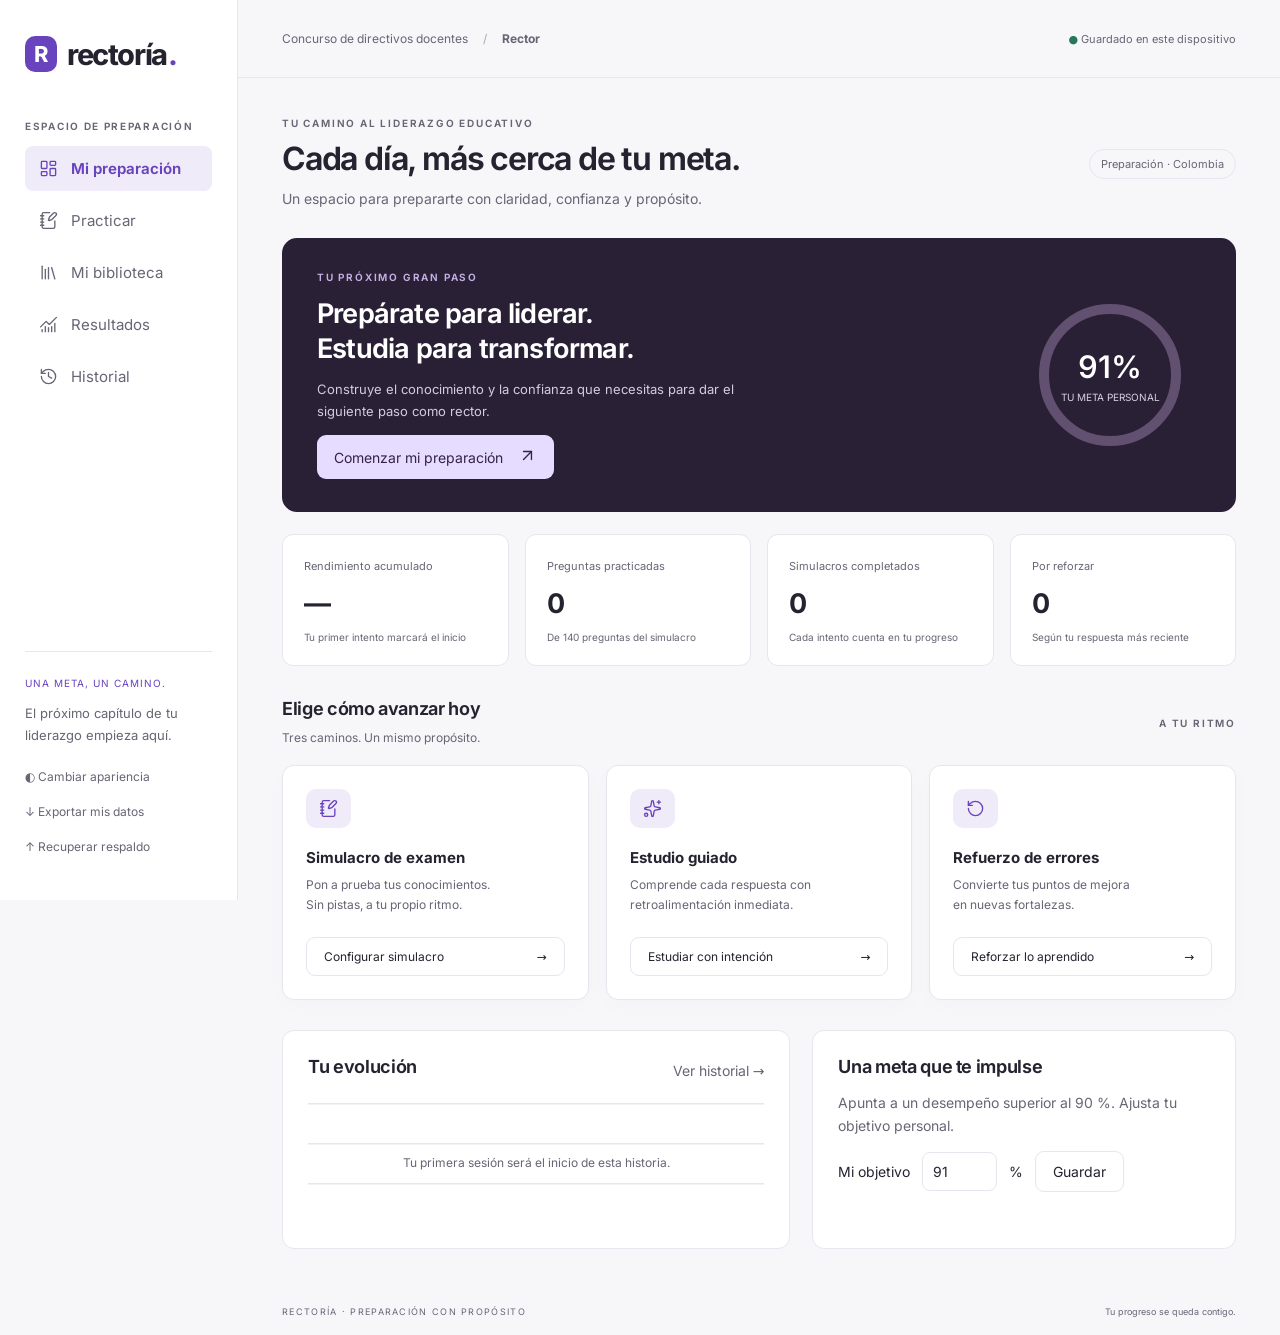
==== rectoria-vscode.html @ e43aab46 "Keep practice exams mixed like the real test" ====
<!doctype html>
<html lang="es">
<head>
<meta charset="utf-8"><meta name="viewport" content="width=device-width, initial-scale=1">
<meta name="color-scheme" content="light dark"><title>Rectoría · Preparación</title>
<style>:root{--bg:#f7f7fa;--surface:#fff;--text:#252330;--muted:#686575;--line:#e7e5ee;--purple:#6943bd;--lavender:#efebf8;--green:#26765b;--red:#b7384b;--shadow:0 6px 24px #25233005;color-scheme:light;font-family:Inter,Manrope,system-ui,-apple-system,BlinkMacSystemFont,"Segoe UI",sans-serif}*{box-sizing:border-box}body{margin:0;background:var(--bg);color:var(--text);font-size:14px}body.dark{--bg:#17161d;--surface:#211f29;--text:#f1eef8;--muted:#b4afc2;--line:#3b3747;--purple:#b59be9;--lavender:#342b48;--green:#80c5a4;--red:#ffa2b1;color-scheme:dark}a{color:inherit;text-decoration:none}button,input,select{font:inherit}button,a,input,select{outline-offset:5px}button{cursor:pointer;border:1px solid var(--line);border-radius:9px;padding:11px 17px;background:var(--surface);color:var(--text);transition:background .18s,transform .18s}button:hover{background:var(--lavender)}button:disabled{opacity:.5;cursor:not-allowed}button.primary{background:var(--purple);color:var(--surface);border-color:var(--purple)}button.primary:hover{filter:brightness(.94)}input,select{border:1px solid var(--line);border-radius:8px;background:var(--surface);color:var(--text);padding:10px;max-width:100%}.sidebar{position:fixed;inset:0 auto 0 0;width:238px;background:var(--surface);border-right:1px solid var(--line);padding:36px 25px;display:flex;flex-direction:column}.brand{font-size:29px;font-weight:750;letter-spacing:-1.4px;display:flex;align-items:center;gap:10px}.brand-icon{display:grid;place-items:center;width:32px;height:36px;border-radius:10px;background:var(--purple);color:var(--surface);font-size:22px}.dot{color:var(--purple);margin-left:-9px}.eyebrow{font-size:10px;letter-spacing:1.7px;font-weight:650;color:var(--muted);margin:48px 0 14px}nav{display:flex;flex-direction:column;gap:7px}nav a{padding:13px 14px;border-radius:8px;display:flex;gap:13px;font-size:15px;color:var(--muted)}nav a.active{color:var(--purple);background:var(--lavender);font-weight:650}.sidebar-bottom{margin-top:auto}.goal-small{border-top:1px solid var(--line);padding-top:25px;color:var(--purple);font-size:10px;letter-spacing:1px}.goal-small p{font-size:13px;color:var(--muted);letter-spacing:0;line-height:1.7}.quiet{border:0;background:transparent;padding:10px 0;color:var(--muted);display:block;font-size:12px}.workspace{margin-left:238px}.topbar{height:78px;border-bottom:1px solid var(--line);display:flex;justify-content:space-between;align-items:center;padding:0 44px;font-size:12px;color:var(--muted)}.slash{padding:0 12px;color:#aaa}.local-badge{font-size:11px}.local-badge::first-letter{color:var(--green)}main{padding:39px 44px;max-width:1430px;margin:auto;min-height:calc(100vh - 135px)}h1{font-size:32px;letter-spacing:-1.2px;font-weight:650;margin:10px 0 9px}h2{font-size:18px;letter-spacing:-.35px;font-weight:650;margin:0 0 9px}h3{font-size:15px;margin:0 0 8px}p{line-height:1.65}.muted{color:var(--muted)}.heading{display:flex;justify-content:space-between;gap:20px;align-items:center;margin-bottom:28px}.heading p{margin:0;color:var(--muted)}.overline{font-size:10px;letter-spacing:1.8px;color:var(--muted);font-weight:650}.chip{font-size:11px;border:1px solid var(--line);padding:7px 11px;border-radius:20px;color:var(--muted)}.hero{background:#292036;color:#fff;border-radius:15px;padding:33px 35px;display:flex;align-items:center;justify-content:space-between;gap:30px;position:relative;overflow:hidden}.hero h2{font-size:27px;line-height:1.3;letter-spacing:-.8px;max-width:450px;margin-top:13px}.hero p{color:#d4cbdc;max-width:450px;font-size:13px}.hero .overline{color:#c4b0e6}.hero button{background:#e6dcff;color:#342348;border:0;margin-top:8px}.ring{border:10px solid #625071;border-radius:50%;height:142px;width:142px;min-width:142px;display:flex;flex-direction:column;align-items:center;justify-content:center;margin-right:20px}.ring strong{font-size:31px;font-weight:550}.ring span{font-size:10px;color:#d9cfe3;margin-top:6px}.stats{display:grid;grid-template-columns:repeat(4,1fr);margin:22px 0 32px;gap:16px}.stat{background:var(--surface);padding:21px;border:1px solid var(--line);border-radius:11px}.stat .label{font-size:11px;color:var(--muted)}.stat strong{font-size:27px;display:block;margin:14px 0 7px;letter-spacing:-1px}.stat small{font-size:10px;color:var(--muted)}.section-title{display:flex;justify-content:space-between;align-items:center;margin-bottom:17px}.section-title p{font-size:12px;margin:0;color:var(--muted)}.modes{display:grid;grid-template-columns:repeat(3,1fr);gap:17px}.mode{padding:23px;background:var(--surface);border:1px solid var(--line);border-radius:12px;display:flex;flex-direction:column;align-items:flex-start;box-shadow:var(--shadow)}.mode .symbol{color:var(--purple);background:var(--lavender);padding:10px 13px;border-radius:10px;font-size:20px;margin-bottom:20px}.mode p{font-size:12px;color:var(--muted);margin:0 0 22px}.mode button{margin-top:auto;width:100%;text-align:left;display:flex;justify-content:space-between;font-size:12px}.bottom-grid{display:grid;grid-template-columns:1.2fr 1fr;gap:22px;margin-top:30px}.panel{background:var(--surface);border:1px solid var(--line);border-radius:12px;padding:25px}.notice{margin-top:25px;padding:16px 20px;border-left:3px solid var(--purple);background:var(--lavender);font-size:12px;line-height:1.7;border-radius:4px}.empty{text-align:center;padding:35px 15px;color:var(--muted);font-size:13px}.empty strong{display:block;color:var(--text);font-size:15px;margin-bottom:7px}.chart-empty{height:120px;background:repeating-linear-gradient(to top,transparent 0,transparent 38px,var(--line) 39px,var(--line) 40px);display:flex;align-items:center;justify-content:center;font-size:12px;color:var(--muted)}.row{display:flex;gap:12px;align-items:center;flex-wrap:wrap}.spread{justify-content:space-between}.file-label{cursor:pointer}.file-label input{position:absolute;width:1px;height:1px;opacity:0}.import-button{display:inline-block;border:1px solid var(--line);border-radius:8px;padding:10px 14px;font-size:13px}.question-layout{display:grid;grid-template-columns:minmax(0,1fr) 235px;gap:22px}.premise{white-space:pre-wrap;line-height:1.8;max-height:40vh;overflow:auto;position:sticky;top:12px;background:var(--lavender);padding:20px;border-radius:10px;margin-bottom:25px}.question-text{font-size:18px;line-height:1.8;white-space:pre-wrap}.options{display:grid;gap:12px;margin:22px 0}.option{text-align:left;display:flex;gap:15px;line-height:1.7;white-space:pre-wrap}.option.selected{border-color:var(--purple);background:var(--lavender)}.option.correct{border-color:var(--green)}.option.wrong{border-color:var(--red)}.option b{min-width:25px}.feedback{border-left:3px solid var(--green);padding:20px;background:var(--bg);line-height:1.8;white-space:pre-wrap}.grid-numbers{display:grid;grid-template-columns:repeat(5,1fr);gap:7px;margin:15px 0}.grid-numbers button{padding:8px 0;font-size:11px;border-radius:5px}.grid-numbers .answered{background:var(--lavender);color:var(--purple)}.grid-numbers .marked{border-color:var(--purple);border-bottom-width:4px}.grid-numbers .current{outline:2px solid var(--purple)}progress{width:100%;height:7px;accent-color:var(--purple)}.bar{height:7px;background:var(--line);border-radius:7px;overflow:hidden;margin:10px 0 20px}.bar i{display:block;height:100%;background:var(--purple)}.history-row{padding:17px 0;border-bottom:1px solid var(--line);display:flex;gap:15px;align-items:center;justify-content:space-between}.review-item{padding:20px 0;border-top:1px solid var(--line);white-space:pre-wrap;line-height:1.7}.positive{color:var(--green)}.negative{color:var(--red)}.tabs{display:flex;gap:8px;margin:20px 0}footer{padding:18px 44px;font-size:9px;letter-spacing:1.3px;color:var(--muted);display:flex;justify-content:space-between}footer span{letter-spacing:0}#toast{position:fixed;bottom:25px;left:50%;transform:translateX(-50%);background:var(--text);color:var(--surface);padding:12px 20px;border-radius:10px;box-shadow:var(--shadow);display:none;z-index:5;max-width:90%}.audit-list{line-height:1.8;color:var(--red)}a:focus-visible,button:focus-visible,label:focus-within{outline:3px solid var(--purple)}@media(min-width:1600px){main{padding-top:60px}}@media(max-width:1100px){.sidebar{width:195px;padding:30px 18px}.workspace{margin-left:195px}main{padding:30px 25px}.topbar{padding:0 25px}.stats{gap:10px}.stat{padding:17px}.modes{gap:10px}.mode{padding:18px}.question-layout{grid-template-columns:1fr}.grid-numbers{grid-template-columns:repeat(10,1fr)}}@media(max-width:720px){.sidebar{inset:auto 0 0;width:100%;height:70px;z-index:3;padding:0;border-right:0;border-top:1px solid var(--line)}.sidebar .brand,.sidebar .eyebrow,.sidebar-bottom{display:none}nav{flex-direction:row;justify-content:space-around;gap:0;height:100%}nav a{flex:1;flex-direction:column;justify-content:center;align-items:center;gap:5px;padding:6px 2px;font-size:19px;border-radius:0}nav a span{font-size:9px}.workspace{margin-left:0;padding-bottom:70px}.topbar{height:58px;padding:0 18px;font-size:10px}.local-badge{display:none}main{padding:25px 18px}h1{font-size:27px}.heading{align-items:flex-start}.heading .chip{display:none}.hero{padding:25px 22px;gap:15px}.hero h2{font-size:23px}.ring{width:90px;height:90px;min-width:90px;border-width:6px;margin:0}.ring strong{font-size:23px}.ring span{font-size:8px}.stats{grid-template-columns:1fr 1fr;gap:10px;margin-bottom:25px}.stat strong{font-size:24px}.modes,.bottom-grid{grid-template-columns:1fr}.mode{display:grid;grid-template-columns:42px 1fr;gap:0 15px}.mode .symbol{grid-row:1/3;margin:0;font-size:17px;padding:7px 10px}.mode p{margin-bottom:15px}.mode button{grid-column:1/3}.panel{padding:20px}.bottom-grid{gap:16px}.heading p{font-size:12px}.question-text{font-size:16px}.premise{max-height:32vh;font-size:13px;top:0}.grid-numbers{grid-template-columns:repeat(7,1fr)}footer{padding:15px 18px;font-size:8px}footer span{display:none}#toast{bottom:85px}.history-row{flex-wrap:wrap}.section-title{gap:10px}.section-title h2{font-size:17px}}
@font-face{font-family:Inter;src:url('assets/inter-latin.woff2') format('woff2');font-style:normal;font-weight:100 900;font-display:swap}
.mobile-settings{display:none}.hero button{display:flex;align-items:center;gap:15px}.symbol{display:grid;place-items:center}.premise h3{margin-top:12px}.mobile-settings-content{position:absolute;right:12px;top:52px;background:var(--surface);border:1px solid var(--line);border-radius:10px;padding:15px 25px;z-index:6;min-width:210px}.desktop-tools .quiet{font-size:12px}button:focus-visible{outline:3px solid var(--purple)}@media(max-width:720px){.mobile-settings{display:block}.mobile-settings summary{cursor:pointer;padding:9px;border:1px solid var(--line);border-radius:7px}.grid-numbers button{min-height:36px}nav a{min-height:44px}.topbar{gap:10px}.overline{line-height:1.6}.row select{max-width:100%}.file-label{min-height:40px}}
@media(prefers-reduced-motion:reduce){*{transition:none!important;animation:none!important;scroll-behavior:auto!important}}
.option:disabled{opacity:1;cursor:default}.review-item details{margin:12px 0}.bank-source{overflow-wrap:anywhere}
</style>
</head>
<body>
<aside class="sidebar"><a class="brand" href="#inicio"><span class="brand-icon">R</span> rectoría<span class="dot">.</span></a><div class="eyebrow">ESPACIO DE PREPARACIÓN</div><nav aria-label="Navegación principal"><a href="#inicio">◫ <span>Mi preparación</span></a><a href="#practicar">▤ <span>Practicar</span></a><a href="#biblioteca">▧ <span>Mi biblioteca</span></a><a href="#resultados">◷ <span>Resultados</span></a><a href="#historial">↗ <span>Historial</span></a></nav><div class="sidebar-bottom"><div class="goal-small">UNA META, UN CAMINO.<p>El próximo capítulo de tu<br>liderazgo empieza aquí.</p></div><button id="theme" class="quiet">◐ Cambiar apariencia</button><button id="export" class="quiet">↓ Exportar mis datos</button><label class="quiet file-label">↑ Recuperar respaldo<input id="restore" type="file" accept="application/json,.json"></label></div></aside>
<div class="workspace"><header class="topbar"><span>Concurso de directivos docentes <span class="slash">/</span> <b>Rector</b></span><span class="local-badge">● Guardado en este dispositivo</span></header><main id="app" tabindex="-1"></main><footer>RECTORÍA · PREPARACIÓN CON PROPÓSITO <span>Tu progreso se queda contigo.</span></footer></div><div id="toast" role="status" aria-live="polite"></div>
<script>window.RECTORIA_ICONS = {"layout-dashboard": [["rect", {"width": "7", "height": "9", "x": "3", "y": "3", "rx": "1"}], ["rect", {"width": "7", "height": "5", "x": "14", "y": "3", "rx": "1"}], ["rect", {"width": "7", "height": "9", "x": "14", "y": "12", "rx": "1"}], ["rect", {"width": "7", "height": "5", "x": "3", "y": "16", "rx": "1"}]], "notebook-pen": [["path", {"d": "M13.4 2H6a2 2 0 0 0-2 2v16a2 2 0 0 0 2 2h12a2 2 0 0 0 2-2v-7.4"}], ["path", {"d": "M2 6h4"}], ["path", {"d": "M2 10h4"}], ["path", {"d": "M2 14h4"}], ["path", {"d": "M2 18h4"}], ["path", {"d": "M21.378 5.626a1 1 0 1 0-3.004-3.004l-5.01 5.012a2 2 0 0 0-.506.854l-.837 2.87a.5.5 0 0 0 .62.62l2.87-.837a2 2 0 0 0 .854-.506z"}]], "library": [["path", {"d": "m16 6 4 14"}], ["path", {"d": "M12 6v14"}], ["path", {"d": "M8 8v12"}], ["path", {"d": "M4 4v16"}]], "chart-no-axes-combined": [["path", {"d": "M12 16v5"}], ["path", {"d": "M16 14.639V21"}], ["path", {"d": "M20 10.656V21"}], ["path", {"d": "m22 3-8.646 8.646a.5.5 0 0 1-.708 0L9.354 8.354a.5.5 0 0 0-.707 0L2 15"}], ["path", {"d": "M4 18.463V21"}], ["path", {"d": "M8 14.656V21"}]], "rotate-ccw-clock": [["path", {"d": "M3 12a9 9 0 1 0 9-9 9.75 9.75 0 0 0-6.74 2.74L3 8"}], ["path", {"d": "M3 3v5h5"}], ["path", {"d": "M12 7v5l4 2"}]], "sparkles": [["path", {"d": "M11.017 2.814a1 1 0 0 1 1.966 0l1.051 5.558a2 2 0 0 0 1.594 1.594l5.558 1.051a1 1 0 0 1 0 1.966l-5.558 1.051a2 2 0 0 0-1.594 1.594l-1.051 5.558a1 1 0 0 1-1.966 0l-1.051-5.558a2 2 0 0 0-1.594-1.594l-5.558-1.051a1 1 0 0 1 0-1.966l5.558-1.051a2 2 0 0 0 1.594-1.594z"}], ["path", {"d": "M20 2v4"}], ["path", {"d": "M22 4h-4"}], ["circle", {"cx": "4", "cy": "20", "r": "2"}]], "rotate-ccw": [["path", {"d": "M3 12a9 9 0 1 0 9-9 9.75 9.75 0 0 0-6.74 2.74L3 8"}], ["path", {"d": "M3 3v5h5"}]], "arrow-up-right": [["path", {"d": "M7 7h10v10"}], ["path", {"d": "M7 17 17 7"}]], "moon": [["path", {"d": "M20.985 12.486a9 9 0 1 1-9.473-9.472c.405-.022.617.46.402.803a6 6 0 0 0 8.268 8.268c.344-.215.825-.004.803.401"}]], "download": [["path", {"d": "M12 15V3"}], ["path", {"d": "M21 15v4a2 2 0 0 1-2 2H5a2 2 0 0 1-2-2v-4"}], ["path", {"d": "m7 10 5 5 5-5"}]], "upload": [["path", {"d": "M12 3v12"}], ["path", {"d": "m17 8-5-5-5 5"}], ["path", {"d": "M21 15v4a2 2 0 0 1-2 2H5a2 2 0 0 1-2-2v-4"}]], "sun": [["circle", {"cx": "12", "cy": "12", "r": "4"}], ["path", {"d": "M12 2v2"}], ["path", {"d": "M12 20v2"}], ["path", {"d": "m4.93 4.93 1.41 1.41"}], ["path", {"d": "m17.66 17.66 1.41 1.41"}], ["path", {"d": "M2 12h2"}], ["path", {"d": "M20 12h2"}], ["path", {"d": "m6.34 17.66-1.41 1.41"}], ["path", {"d": "m19.07 4.93-1.41 1.41"}]]};
</script><script>window.RECTORIA_BANK = {
  "version": 1,
  "source": "Simulacro_Rector_2026_140_Preguntas.pdf; Solucionario_Rector_140.pdf",
  "verified": true,
  "verification": "Cotejo automatizado de los 140 enunciados, clave general y claves detalladas; no certifica vigencia normativa.",
  "sources": [
    {
      "name": "Simulacro_Rector_2026_140_Preguntas.pdf",
      "sha256": "2b726b1ffbab19f3f1e257e319a8fc054957c68820f4a62b9d09084cd423e70b"
    },
    {
      "name": "Solucionario_Rector_140.pdf",
      "sha256": "38cf6409c43529fd8223f9343e16eaeb6f2e3a6749addb2906d25fa2f03e4101"
    }
  ],
  "situations": [
    {
      "id": "01",
      "title": "Un PEI de papel y tres sedes desconectadas",
      "text": "Una institución oficial con tres sedes registra alta repitencia en sexto, deserción rural y diferencias profundas entre los planes de aula. El PEI fue actualizado formalmente hace cuatro años, pero sus metas no aparecen en los planes de mejoramiento ni en las decisiones sobre recursos. Un grupo docente pide autonomía absoluta para definir contenidos; las familias reclaman resultados y el Consejo Directivo propone aprobar de inmediato un nuevo PEI escrito por una consultora. Existen registros de matrícula, desempeños por período, encuestas de estudiantes y actas del gobierno escolar. El rector dispone de un trimestre para iniciar una transformación sin suspender el servicio.",
      "competency": "GESTIÓN DIRECTIVA"
    },
    {
      "id": "02",
      "title": "Consejo Directivo bajo presión",
      "text": "En una institución de 1.800 estudiantes, representantes de familias piden retirar una asignatura optativa y dedicar esas horas a preparación para pruebas externas. El Consejo Académico emitió un concepto en contra porque las competencias de formación integral quedarían afectadas. En la sesión siguiente, algunos integrantes del Consejo Directivo condicionan su aprobación del presupuesto a que el rector ejecute su propuesta curricular de inmediato. El acta registra opiniones, pero no existe un estudio de carga académica ni una revisión formal del plan de estudios. El rector debe intervenir sin desconocer los espacios de participación.",
      "competency": "GESTIÓN DIRECTIVA"
    },
    {
      "id": "03",
      "title": "Plan de mejoramiento sin aprendizaje",
      "text": "Las pruebas internas muestran que el nivel de lectura de octavo cayó durante dos años. El plan de mejoramiento institucional prevé cinco talleres sobre lectura para docentes y una feria literaria, pero no contiene línea de base, metas, responsables ni seguimiento. Una fundación ofrece donar libros si se publican fotografías de beneficiarios. Los docentes señalan que los textos no coinciden con las necesidades de comprensión inferencial detectadas. El rector recibe la exigencia de reportar una mejora al cierre del año y debe decidir con recursos limitados.",
      "competency": "GESTIÓN DIRECTIVA"
    },
    {
      "id": "04",
      "title": "Una decisión urgente y tres competencias distintas",
      "text": "Una sede presenta fallas eléctricas recurrentes. Los padres piden suspender todas las clases y construir una nueva aula, mientras los docentes solicitan adecuaciones temporales y el Consejo Directivo propone trasladar recursos del rubro destinado a textos escolares. El rector dispone de un informe técnico preliminar que identifica riesgo localizado en dos salones, pero no certifica que toda la sede sea insegura. La Secretaría de Educación no ha emitido aún concepto técnico definitivo. La institución puede reorganizar espacios y horarios mientras se tramitan acciones de mantenimiento.",
      "competency": "GESTIÓN DIRECTIVA"
    },
    {
      "id": "05",
      "title": "Ausentismo, clima laboral y funciones del rector",
      "text": "Un grupo de familias informa que varias clases no se desarrollaron durante tres semanas. El coordinador aporta registros parciales de horarios y ausencias, mientras un docente afirma que sustituyó las horas mediante guías autónomas. El sindicato pide evitar señalamientos sin prueba y la Secretaría de Educación solicita un reporte de continuidad del servicio. Parte de los estudiantes no tuvo acceso a las guías digitales. El rector debe diferenciar seguimiento al servicio, gestión de personal y eventuales actuaciones disciplinarias.",
      "competency": "GESTIÓN DIRECTIVA"
    },
    {
      "id": "06",
      "title": "Ajustes del PEI ante una nueva realidad territorial",
      "text": "Una institución urbana recibe durante el año escolar estudiantes provenientes de zonas rurales y de familias en movilidad. El PEI enfatiza proyectos productivos urbanos y carece de estrategias claras de acogida, nivelación o participación familiar. Las docentes proponen flexibilizar metodologías y evaluar competencias iniciales; algunos directivos sugieren crear grupos separados permanentes para recién llegados. La entidad territorial advierte limitaciones de planta y oferta de apoyos. El rector debe responder de inmediato y proponer ajustes de mediano plazo.",
      "competency": "GESTIÓN DIRECTIVA"
    },
    {
      "id": "07",
      "title": "Promoción anticipada bajo presión",
      "text": "En el primer período académico, la familia de una estudiante de séptimo solicita promoción anticipada. La estudiante demuestra desempeño superior en las competencias del grado y tiene evidencias favorables en convivencia y autonomía. Dos docentes apoyan la solicitud, pero argumentan que toda promoción automática debe depender del promedio aritmético; otra docente propone esperar al último período para evitar vacíos. El SIEE contiene un procedimiento de valoración integral para estos casos. La familia acepta aportar evidencias y participar en el proceso.",
      "competency": "GESTIÓN ACADÉMICA"
    },
    {
      "id": "08",
      "title": "El SIEE como garantía y no como obstáculo",
      "text": "Un colegio exhibe elevada reprobación en matemáticas. Algunas familias denuncian que los criterios para recuperación cambiaron después de conocerse las notas, mientras docentes alegan que flexibilizarlos reduciría exigencia académica. El SIEE establece seguimiento permanente, estrategias de apoyo y mecanismos de reclamación, pero no se ha socializado durante el año. El rector tiene actas del Consejo Académico, resultados por competencia, muestras de evaluaciones y reclamaciones pendientes. Se requiere recuperar confianza sin desautorizar la evaluación profesional.",
      "competency": "GESTIÓN ACADÉMICA"
    },
    {
      "id": "09",
      "title": "PIAR y derecho a la educación",
      "text": "Una estudiante con discapacidad intelectual ingresa a grado quinto y sus docentes manifiestan que no tienen experiencia con ajustes curriculares. La familia aporta un informe clínico, pero el colegio dispone principalmente de observaciones pedagógicas. El Consejo Académico propone que asista a todas las actividades, aunque sea evaluada únicamente por presencia; otro equipo pide esperar un nuevo diagnóstico médico antes de construir apoyos. El aula cuenta con oportunidades de aprendizaje cooperativo, materiales manipulativos y apoyos pedagógicos posibles.",
      "competency": "GESTIÓN ACADÉMICA"
    },
    {
      "id": "10",
      "title": "Lectura crítica de resultados externos",
      "text": "En un establecimiento de educación media, el promedio de una evaluación externa subió tres puntos, pero el porcentaje de estudiantes que presenta la prueba cayó del 94 % al 76 %. Un coordinador celebra una mejora histórica; un equipo docente observa que varios estudiantes con dificultades de aprendizaje desertaron o no fueron inscritos en la cohorte medida. La institución posee indicadores de asistencia, permanencia, desempeños internos y distribución de resultados. El rector debe presentar un informe a Consejo Directivo sin manipular ni negar el avance observado.",
      "competency": "GESTIÓN ACADÉMICA"
    },
    {
      "id": "11",
      "title": "Innovación sin criterio de evaluación",
      "text": "Una empresa ofrece una plataforma de inteligencia artificial para personalizar tareas en secundaria durante un semestre. Promete elevar resultados en 30 %, pero no presenta estudios aplicables al contexto. Los estudiantes cuentan con acceso digital desigual, existen dudas sobre tratamiento de datos y el PEI enfatiza aprendizaje colaborativo. Varios docentes desean explorar su utilidad, mientras familias piden garantías. El rector dispone de indicadores de logro y una experiencia piloto previa con recursos digitales básicos.",
      "competency": "GESTIÓN ACADÉMICA"
    },
    {
      "id": "12",
      "title": "Reorganización de horarios con enfoque académico",
      "text": "Dos docentes de ciencias se retiran temporalmente y quedan 14 grupos sin la intensidad horaria originalmente prevista. El coordinador propone reducir horas de áreas artísticas por cuatro semanas; los representantes estudiantiles reclaman equilibrio formativo y la Secretaría de Educación revisa alternativas de provisión. El rector conoce la carga de cada docente, el plan de estudios vigente, las posibilidades de laboratorios y las metas de aprendizaje. No puede contratar personal por cuenta propia, pero puede reorganizar recursos institucionales dentro de sus competencias.",
      "competency": "GESTIÓN ACADÉMICA"
    },
    {
      "id": "13",
      "title": "Recursos del FSE y urgencia pedagógica",
      "text": "Una institución cuenta con recursos del Fondo de Servicios Educativos (FSE) para dotación de aula y mantenimiento. Una inundación daña veinte computadores y parte de los materiales de laboratorio. Un proveedor ofrece equipos con entrega inmediata a cambio de un anticipo, mientras el Consejo Directivo no ha aprobado ajustes al presupuesto vigente. Algunos docentes piden comprar sin demora para recuperar clases. El rector es ordenador del gasto, pero reconoce que las adquisiciones están sometidas a reglas presupuestales y contractuales y que el FSE no tiene personería jurídica propia.",
      "competency": "GESTIÓN ADMINISTRATIVA"
    },
    {
      "id": "14",
      "title": "Una contratación aparentemente conveniente",
      "text": "Una empresa propone mantenimiento de redes por un valor ligeramente inferior al presupuesto disponible. El representante es familiar de un integrante del Consejo Directivo que ha participado en discusiones previas sobre el proyecto. La oferta incluye soporte por doce meses, pero carece de especificaciones técnicas comparables con otras propuestas. El rector teme que un proceso más riguroso demore el servicio y que al pedir una declaración de posibles conflictos aumente la tensión institucional.",
      "competency": "GESTIÓN ADMINISTRATIVA"
    },
    {
      "id": "15",
      "title": "Evaluación de desempeño y debido proceso",
      "text": "Un rector identifica dificultades persistentes en planeación y evaluación de un docente. Durante el año se han realizado observaciones de aula y reuniones informales, pero no hay retroalimentaciones escritas suficientes ni compromisos de mejora documentados. Algunas familias exigen una calificación desfavorable inmediata. El docente solicita conocer las evidencias y los criterios utilizados. La institución dispone de un cronograma de evaluación del desempeño y protocolos del régimen aplicable.",
      "competency": "GESTIÓN ADMINISTRATIVA"
    },
    {
      "id": "16",
      "title": "Dotación accesible y restricciones presupuestales",
      "text": "Una sede tiene barreras físicas para un estudiante que utiliza silla de ruedas. Las rutas de acceso a la biblioteca son estrechas y dos salones quedan en el segundo nivel sin ascensor. Hay una pequeña partida de mantenimiento y una solicitud de obras mayores ante la entidad territorial. Algunos docentes proponen que el estudiante reciba todas las clases en un aula fija; la familia plantea alternativas que favorezcan su participación con el grupo. El rector debe equilibrar seguridad, gestión de recursos y derecho de acceso.",
      "competency": "GESTIÓN ADMINISTRATIVA"
    },
    {
      "id": "17",
      "title": "Información de estudiantes y transparencia",
      "text": "Un periodista solicita a la institución estadísticas sobre ausentismo, deserción y violencia escolar durante tres años. En una hoja de cálculo entregada por coordinación figuran nombres, diagnósticos de salud, teléfonos y descripciones detalladas de conflictos de estudiantes. La alcaldía ha pedido reportes agregados para formular programas preventivos. El Consejo Directivo propone publicar toda la base porque la escuela recibe recursos públicos. El rector debe conciliar rendición de cuentas, protección de menores y utilidad pública de la información.",
      "competency": "GESTIÓN ADMINISTRATIVA"
    },
    {
      "id": "18",
      "title": "Acoso repetido con riesgo de represalias",
      "text": "Una estudiante reporta cuatro semanas de hostigamiento sistemático por un grupo de compañeros y difusión de mensajes humillantes. No se ha comunicado violencia sexual ni una conducta penal identificada; existe afectación emocional y temor de represalias. El director de grupo propone un acuerdo restaurativo inmediato frente a todo el curso, mientras la madre solicita medidas de protección y confidencialidad. El colegio ha documentado los incidentes y cuenta con Comité Escolar de Convivencia y manual actualizado.",
      "competency": "GESTIÓN COMUNITARIA"
    },
    {
      "id": "19",
      "title": "Indicio de violencia sexual en contexto escolar",
      "text": "Una adolescente comunica a la orientadora que un adulto vinculado temporalmente a actividades del colegio le habría realizado contactos físicos de contenido sexual. Manifiesta miedo y pide que no se informe a nadie. La orientadora comunica al rector la información esencial para activar protección, sin realizar entrevistas repetidas. Un miembro del equipo directivo propone abrir primero una investigación interna para decidir si existe mérito suficiente antes de llamar a las autoridades. El rector desconoce si el adulto continúa en contacto con estudiantes.",
      "competency": "GESTIÓN COMUNITARIA"
    },
    {
      "id": "20",
      "title": "Familias, participación y corresponsabilidad",
      "text": "El colegio implementa un plan contra el ausentismo. Algunas familias solicitan encuentros fuera de la jornada laboral, docentes advierten que no pueden extender todas las jornadas, y un representante de padres propone publicar semanalmente nombres de estudiantes ausentes para incentivar el cumplimiento. El registro revela que el ausentismo se concentra en dos barrios donde hay dificultades de transporte y cuidado familiar. La asociación de padres ofrece apoyar una estrategia de comunicación comunitaria, mientras el Consejo Directivo exige resultados medibles.",
      "competency": "GESTIÓN COMUNITARIA"
    },
    {
      "id": "21",
      "title": "Conflicto docente-familia con posible discriminación",
      "text": "Una familia afirma que durante una actividad un docente ridiculizó el acento regional de un estudiante recién matriculado. El docente sostiene que intentaba corregir una lectura y niega intención discriminatoria. Compañeros aportan versiones parcialmente distintas, y el estudiante pide que no se convierta el asunto en una discusión pública. El rector dispone de registros de clase, un canal formal de quejas y el equipo de orientación. La comunidad reclama una respuesta rápida, respetuosa de los derechos del estudiante y de las garantías del docente.",
      "competency": "GESTIÓN COMUNITARIA"
    },
    {
      "id": "22",
      "title": "Deserción y alianza interinstitucional",
      "text": "En grado noveno aumenta el abandono escolar entre estudiantes que cuidan hermanos menores mientras sus cuidadores trabajan. Un diagnóstico participativo señala dificultades de transporte, horarios familiares y baja percepción de pertinencia de algunos contenidos. Una ONG ofrece talleres de orientación y la alcaldía podría apoyar rutas de acceso, pero ninguna entidad ha confirmado compromisos formales. El rector cuenta con equipo de orientación, Consejo Directivo y representantes estudiantiles para actuar.",
      "competency": "GESTIÓN COMUNITARIA"
    },
    {
      "id": "23",
      "title": "Presión política sobre una decisión curricular",
      "text": "Una autoridad local pide al rector incluir una campaña institucional con símbolos personales durante la ceremonia de grados. Argumenta que ha gestionado mejoras de infraestructura y su presencia facilita futuros apoyos. Docentes y familias desean agradecer la cooperación, pero varios estudiantes expresan incomodidad con una promoción que podría interpretarse como partidista. El acto tiene fines académicos y se financia con recursos institucionales. El rector debe preservar relaciones con el territorio sin comprometer la neutralidad y la finalidad educativa.",
      "competency": "COMPETENCIAS BLANDAS"
    },
    {
      "id": "24",
      "title": "Dos coordinadores en desacuerdo",
      "text": "En una institución grande, dos coordinadores discrepan sobre el seguimiento a planeaciones. Uno defiende observaciones frecuentes con listas uniformes; la otra propone acompañamiento colaborativo y reconocimiento de la diversidad de áreas. La discusión se volvió personal y docentes perciben instrucciones contradictorias. El rector conoce que ambos enfoques contienen elementos útiles, pero la institución carece de protocolo común de seguimiento pedagógico. Debe decidir sin reforzar bandos.",
      "competency": "COMPETENCIAS BLANDAS"
    },
    {
      "id": "25",
      "title": "Error propio del rector en un reporte",
      "text": "El rector detecta que el informe enviado a la entidad territorial duplicó accidentalmente las cifras de participación familiar y presentó como terminado un taller aún pendiente. El error no alteró recursos girados, pero pudo influir en una comparación de gestión entre instituciones. Un asesor sugiere esperar a que alguien lo advierta y otro propone publicar de inmediato un comunicado con explicaciones extensas sin verificar los registros. El rector conserva los soportes originales y puede corregir el reporte formal.",
      "competency": "COMPETENCIAS BLANDAS"
    },
    {
      "id": "26",
      "title": "Decisión bajo información incompleta",
      "text": "Un rumor en redes afirma que el comedor escolar entregó alimentos en mal estado. Se conoce un caso de malestar estomacal, sin confirmación de causa, y existen fotografías de un producto de fecha legible pero sin cadena de custodia. El operador de alimentación afirma que todos los controles están al día. Varias familias exigen cerrar el comedor y otras recuerdan que muchos estudiantes dependen del servicio. El rector tiene acceso a protocolos, registros de recepción y contacto con autoridades sanitarias.",
      "competency": "COMPETENCIAS BLANDAS"
    },
    {
      "id": "27",
      "title": "Lectura crítica: el indicador que oculta ausencias",
      "text": "El comité de calidad presentó este fragmento: «La matrícula de octavo aumentó de 300 a 330 estudiantes, mientras el número de estudiantes con más del 20 % de ausencias pasó de 30 a 36. El informe concluye que la estrategia de permanencia fue exitosa porque el 90 % del estudiantado no superó el umbral de inasistencia el primer año y el 89,09 % no lo superó el segundo. El texto añade que la política debe ampliarse sin nuevas mediciones, debido a que el número de estudiantes matriculados creció». En el archivo de seguimiento no aparecen datos de traslados, motivos de ausencia ni distribución por sede. El rector debe interpretar el argumento antes de decidir recursos.",
      "competency": "LECTURA CRÍTICA"
    },
    {
      "id": "28",
      "title": "Lectura crítica: circular y alcance normativo",
      "text": "Una circular hipotética de trabajo para el ejercicio plantea: «Los cambios ordinarios en la distribución de espacios deberán ser coordinados por rectoría y comunicados oportunamente a los equipos involucrados. Cuando existan riesgos inminentes para la integridad de personas, se podrán adoptar medidas de protección provisionales de inmediato y se documentará la razón que impidió completar el trámite ordinario. Toda medida deberá revisarse tan pronto desaparezca la urgencia». El texto es una pieza construida para el simulacro, no una norma colombiana vigente. Una coordinadora propone interpretarlo como autorización permanente para cualquier cambio de infraestructura si se invoca prevención.",
      "competency": "LECTURA CRÍTICA"
    },
    {
      "id": "29",
      "title": "Lectura crítica: dos formas de explicar resultados",
      "text": "Un documento de discusión institucional afirma: «En los cursos donde docentes realizaron tutorías voluntarias, la tasa de aprobación fue de 92 %. En los cursos sin tutorías fue de 78 %. Los primeros cursos tenían, desde el comienzo del período, mejores resultados de lectura y menor ausentismo. Por tanto, es correcto afirmar que las tutorías causaron por sí solas una mejora de catorce puntos porcentuales». La rectoría conserva datos iniciales de los cursos, aunque no existió asignación aleatoria de tutorías. La propuesta de mejora pretende extender el programa al siguiente año.",
      "competency": "LECTURA CRÍTICA"
    },
    {
      "id": "30",
      "title": "Lectura crítica: derechos, límites y condiciones",
      "text": "El consejo estudiantil redacta una propuesta: «Todo estudiante debe poder expresar inquietudes sobre la evaluación sin temor a represalias. Sin embargo, el reclamo tendrá que basarse en evidencias, respetar la dignidad de otros y dirigirse por los canales institucionales. La apertura a la crítica no exime de atender acuerdos de convivencia». Una directiva lee la propuesta como autorización para cuestionar públicamente la idoneidad profesional de cualquier docente sin aportar pruebas. Otra persona interpreta que solo puede reclamar quien haya obtenido una nota reprobatoria.",
      "competency": "LECTURA CRÍTICA"
    },
    {
      "id": "31",
      "title": "Lectura crítica: de la observación a la generalización",
      "text": "En un informe institucional se lee: «De 120 estudiantes de media, 30 participaron voluntariamente en un club de debate. Entre sus participantes, 25 reportaron mayor confianza para hablar en público. El informe concluye que el club mejora la confianza de la totalidad de los estudiantes y debe reemplazar obligatoriamente otras actividades de formación oral». El cuestionario fue contestado únicamente por participantes y no se aplicó una medición previa. Existe una propuesta de ofrecer experiencias distintas según necesidades e intereses.",
      "competency": "LECTURA CRÍTICA"
    },
    {
      "id": "32",
      "title": "Razonamiento cuantitativo: ausentismo por sedes",
      "text": "La institución tiene dos sedes. En la sede Norte estudian 240 alumnos y 30 presentan inasistencia superior al 20 % de las clases. En la sede Sur estudian 160 alumnos y 12 cumplen esa misma condición. El equipo rectoral desea reducir la tasa consolidada de alta inasistencia hasta un máximo del 9 % de la matrícula total, que se supone constante durante el período evaluado. Los 42 casos actuales están contados una sola vez cada uno y no existen duplicidades. Para este ejercicio, «tasa de alta inasistencia» equivale al número de estudiantes que superan el umbral dividido entre la matrícula correspondiente.",
      "competency": "RAZONAMIENTO CUANTITATIVO"
    },
    {
      "id": "33",
      "title": "Razonamiento cuantitativo: progreso y cobertura",
      "text": "Un programa de apoyo lector tuvo 200 estudiantes inscritos durante el primer año; 130 alcanzaron la competencia esperada. Al año siguiente participaron 180 estudiantes y 126 alcanzaron la meta. El informe afirma que el programa «empeoró porque hubo cuatro estudiantes exitosos menos». La meta de la rectoría para el siguiente ciclo, suponiendo nuevamente 180 estudiantes, será alcanzar por lo menos el 75 % de logro. Los criterios de evaluación fueron equivalentes entre años y no se dispone de información para atribuir causalidad al programa.",
      "competency": "RAZONAMIENTO CUANTITATIVO"
    },
    {
      "id": "34",
      "title": "Razonamiento cuantitativo: presupuesto y contingencia",
      "text": "Para un ejercicio de priorización se dispone de un presupuesto hipotético de 48 millones de pesos, sin compromisos anteriores. Las necesidades evaluadas suman: dotación didáctica por 18 millones, ajustes de accesibilidad por 12 millones y reparaciones por 14 millones. El comité técnico recomienda conservar una reserva operativa no comprometida equivalente por lo menos al 10 % del total, aunque esa reserva constituye únicamente una condición del ejercicio y no una obligación normativa. Cualquier asignación debe además cumplir el trámite presupuestal y contractual aplicable; en este caso se comparan únicamente montos.",
      "competency": "RAZONAMIENTO CUANTITATIVO"
    },
    {
      "id": "35",
      "title": "Razonamiento cuantitativo: seguimiento de cohorte",
      "text": "Una cohorte comenzó décimo con 250 estudiantes. Durante el año, 20 se trasladaron formalmente a otros establecimientos y se confirmó su continuidad educativa; 15 abandonaron sin traslado documentado y 215 permanecieron en el colegio hasta finalizar. Para evaluar abandono en la cohorte que estuvo bajo seguimiento institucional después de excluir traslados confirmados, el equipo adopta explícitamente un denominador de 230 estudiantes. La tasa de permanencia interna sobre la matrícula inicial sigue siendo un indicador distinto. Las categorías son mutuamente excluyentes.",
      "competency": "RAZONAMIENTO CUANTITATIVO"
    },
    {
      "id": "36",
      "title": "Razonamiento cuantitativo: méritos y ponderaciones",
      "text": "En un ejercicio de cálculo de puntaje final, una aspirante a rector obtiene 92,00 en Aptitudes y Competencias Básicas; 88,00 en psicotécnica; 56,00 en la escala interna de valoración de antecedentes; y 91,00 en entrevista. Las ponderaciones del concurso son, respectivamente, 55 %, 10 %, 25 % y 10 %. Las cuatro pruebas se miden en escala de 0 a 100 antes de ponderarse. En un segundo escenario hipotético se mantiene antecedentes en 56, psicotécnica en 90 y entrevista en 90, y se pregunta qué nota principal permite alcanzar un total de 85 puntos. Estos cálculos ilustran la ponderación; no predicen puestos en una lista de elegibles.",
      "competency": "RAZONAMIENTO CUANTITATIVO"
    },
    {
      "id": "37",
      "title": "Una alerta ambiental y la continuidad educativa",
      "text": "En un colegio de cuatro sedes, una quebrada cercana presenta creciente súbita en temporada de lluvias. Un reporte comunitario señala afectación potencial de la vía de acceso a una sede; no hay alerta oficial de inundación general. Cuarenta estudiantes utilizan transporte escolar y otros llegan a pie. El Consejo Directivo dispone de un plan de gestión del riesgo desactualizado y el coordinador propone esperar la visita de una autoridad antes de cambiar cualquier operación. Familias de la zona aportan observaciones recientes y existen rutas alternas parcialmente verificadas.",
      "competency": "INTEGRACIÓN DIRECTIVA"
    },
    {
      "id": "38",
      "title": "Una decisión académica que genera conflicto jurídico",
      "text": "Un estudiante con dificultades de regulación emocional recibe una calificación reprobatoria porque se retiró del salón tras un conflicto. El docente argumenta que la convivencia incide en la evaluación integral; la familia sostiene que nunca se aplicaron instrumentos académicos equivalentes ni los apoyos pactados. El SIEE diferencia desempeño académico y conductas de convivencia, aunque contempla valoración integral y apoyos. Los hechos del conflicto se investigan por ruta separada y el rector debe evitar que una situación afecte indebidamente el derecho a la evaluación.",
      "competency": "INTEGRACIÓN DIRECTIVA"
    },
    {
      "id": "39",
      "title": "Datos institucionales e interpretación de una mejora",
      "text": "La rectoría evalúa dos sedes con contextos distintos. En la sede A, 60 de 100 estudiantes superaron una competencia en la línea de base y 78 de 100 lo lograron luego de un plan. En la sede B, 30 de 50 alcanzaron inicialmente la competencia y 36 de 50 lo hicieron después. El equipo quiere reconocer avances, pero los docentes de B sostienen que su incremento absoluto de seis estudiantes no debe compararse con el de dieciocho de A sin considerar el tamaño. Los grupos se mantuvieron estables y los instrumentos son comparables, pero no existe grupo de control.",
      "competency": "INTEGRACIÓN DIRECTIVA"
    },
    {
      "id": "40",
      "title": "Revisión integral de una decisión rectoral",
      "text": "Una institución pretende extender su jornada mediante actividades de lectura y proyectos comunitarios. La propuesta responde a necesidades detectadas en sexto, pero aún no ha considerado disponibilidad de docentes, alimentación, transporte, planeación curricular ni consulta a órganos escolares. Una fundación ofrece apoyo por seis meses, sujeto a compromisos de ejecución inmediatos. El rector debe presentar una hoja de ruta que no prometa competencias que pertenecen a la entidad territorial ni confunda convenio con autorización automática de cambios en la prestación del servicio.",
      "competency": "INTEGRACIÓN DIRECTIVA"
    }
  ],
  "questions": [
    {
      "id": 1,
      "situationId": "01",
      "competency": "GESTIÓN DIRECTIVA",
      "text": "¿Qué decisión inicial ofrece la mejor secuencia de direccionamiento institucional?",
      "options": [
        "Encargar a la consultora un documento base, socializarlo en una jornada docente y solicitar su aprobación tras incorporar observaciones.",
        "Conducir un diagnóstico participativo sustentado en datos, acordar prioridades y metas medibles y tramitar los ajustes del PEI mediante los órganos competentes.",
        "Autorizar a cada sede un PEI operativo autónomo y evaluar a final de año cuál de ellos produce mejores indicadores."
      ],
      "correct": 1,
      "explanation": "Por qué es la mejor: Vincula evidencia, participación, coherencia intersedes y gobierno escolar antes de formalizar cambios.",
      "distractors": "Por qué no A: La asistencia técnica puede ayudar, pero no sustituye la construcción institucional ni resuelve por sí misma la falta de articulación. Por qué no C: Fragmentar el PEI debilita el proyecto común y posterga las obligaciones de dirección.",
      "legalBasis": "Ley 115 de 1994, arts. 73, 142-145; Resolución MEN 003842 de 2022, funciones 1, 2, 5 y 11."
    },
    {
      "id": 2,
      "situationId": "01",
      "competency": "GESTIÓN DIRECTIVA",
      "text": "¿Cuál sería el indicador más útil para evaluar la intervención en sexto?",
      "options": [
        "Comparar solo el promedio global de notas de sexto entre dos períodos, sin discriminar sedes ni situaciones de permanencia.",
        "Comparar por sede y cohorte la progresión del aprendizaje, la repitencia y la permanencia, con una línea de base y metas acordadas.",
        "Medir al cierre del trimestre la satisfacción de los docentes con el nuevo plan institucional y complementar con actas de reunión."
      ],
      "correct": 1,
      "explanation": "Por qué es la mejor: Integra resultados académicos y trayectoria escolar con desagregación útil para corregir desigualdades.",
      "distractors": "Por qué no A: El promedio agregado oculta brechas y excluye estudiantes que abandonan. Por qué no C: La percepción de implementación es un indicador de proceso, no sustituye resultados estudiantiles.",
      "legalBasis": "Ley 115 de 1994, arts. 73, 142-145; Resolución MEN 003842 de 2022, funciones 1, 2, 5 y 11."
    },
    {
      "id": 3,
      "situationId": "01",
      "competency": "GESTIÓN DIRECTIVA",
      "text": "Ante la objeción de autonomía absoluta de las áreas, el rector debería:",
      "options": [
        "Reconocer la autonomía pedagógica dentro de los referentes curriculares, del PEI y de los acuerdos institucionales de evaluación y seguimiento.",
        "Permitir metodologías por docente mientras todos reporten las mismas calificaciones y mantengan la jornada establecida.",
        "Imponer un único guion de clase por asignatura sin discusión curricular para garantizar uniformidad de las sedes."
      ],
      "correct": 0,
      "explanation": "Por qué es la mejor: La autonomía exige coherencia curricular y rendición pedagógica, pero no uniformidad mecánica.",
      "distractors": "Por qué no B: Unificar reportes no garantiza currículo común, pertinencia ni calidad de decisiones. Por qué no C: La imposición uniforme desplaza el juicio profesional y el gobierno académico.",
      "legalBasis": "Ley 115 de 1994, arts. 73, 142-145; Resolución MEN 003842 de 2022, funciones 1, 2, 5 y 11."
    },
    {
      "id": 4,
      "situationId": "01",
      "competency": "GESTIÓN DIRECTIVA",
      "text": "¿Qué papel debe tener el Consejo Académico en este proceso?",
      "options": [
        "Ratificar las decisiones del rector sobre recursos y aprobar por mayoría las inversiones asociadas al currículo.",
        "Estudiar y proponer ajustes curriculares y del plan de estudios y articular su análisis con las decisiones institucionales correspondientes.",
        "Sustituir al Consejo Directivo en la aprobación integral del PEI porque se trata principalmente de asuntos pedagógicos."
      ],
      "correct": 1,
      "explanation": "Por qué es la mejor: Su función técnica es central en currículo y plan de estudios sin absorber competencias de otros órganos.",
      "distractors": "Por qué no A: La aprobación presupuestal y las decisiones del fondo corresponden a instancias diferenciadas. Por qué no C: Confunde la función académica con la del Consejo Directivo.",
      "legalBasis": "Ley 115 de 1994, arts. 73, 142-145; Resolución MEN 003842 de 2022, funciones 1, 2, 5 y 11."
    },
    {
      "id": 5,
      "situationId": "02",
      "competency": "GESTIÓN DIRECTIVA",
      "text": "¿Cómo debería responder ante la condición presupuestal?",
      "options": [
        "Separar los asuntos presupuestales de la modificación curricular, solicitar sustento técnico al Consejo Académico y seguir el trámite institucional correspondiente.",
        "Negarse a cualquier deliberación curricular del Consejo Directivo por tratarse de un asunto exclusivamente docente.",
        "Aceptar el cambio por un período piloto, siempre que las familias suscriban un compromiso de apoyo académico."
      ],
      "correct": 0,
      "explanation": "Por qué es la mejor: Evita el intercambio impropio de competencias y permite una decisión motivada.",
      "distractors": "Por qué no B: El gobierno escolar implica interacción entre órganos; excluir la deliberación es excesivo. Por qué no C: Un piloto no elimina la necesidad de tramitar un cambio curricular con fundamento.",
      "legalBasis": "Ley 115 de 1994, arts. 142-145; Decreto 1075 de 2015, gobierno escolar."
    },
    {
      "id": 6,
      "situationId": "02",
      "competency": "GESTIÓN DIRECTIVA",
      "text": "La decisión mejor fundamentada sobre las horas optativas exige:",
      "options": [
        "Priorizar la mejora inmediata del indicador de pruebas externas, dado que constituye el resultado público más visible.",
        "Conservar las horas sin análisis porque toda modificación solicitada por familias comprometería la autonomía escolar.",
        "Examinar coherencia con PEI, marco curricular, necesidades de aprendizaje y concepto académico, con participación y registro de la decisión."
      ],
      "correct": 2,
      "explanation": "Por qué es la mejor: Protege formación integral y trazabilidad de decisiones con evidencia.",
      "distractors": "Por qué no A: Un indicador no define por sí solo la totalidad del currículo. Por qué no B: La permanencia por inercia tampoco constituye ejercicio responsable de autonomía.",
      "legalBasis": "Ley 115 de 1994, arts. 142-145; Decreto 1075 de 2015, gobierno escolar."
    },
    {
      "id": 7,
      "situationId": "02",
      "competency": "GESTIÓN DIRECTIVA",
      "text": "¿Qué error de gobierno escolar sería más grave?",
      "options": [
        "Presentar como decisión unilateral del rector una modificación sustantiva que requiere el trámite y la intervención de órganos colegiados.",
        "Publicar una síntesis de las razones pedagógicas de la decisión, preservando la documentación formal.",
        "Pedir al Consejo Académico una propuesta con alternativas y evidencia que luego pueda debatirse."
      ],
      "correct": 0,
      "explanation": "Por qué es la mejor: La autoridad rectoral no elimina procedimientos ni competencias colegiadas.",
      "distractors": "Por qué no B: La comunicación transparente de decisiones motivadas es apropiada. Por qué no C: Esta actuación fortalece el análisis técnico y no es un error.",
      "legalBasis": "Ley 115 de 1994, arts. 142-145; Decreto 1075 de 2015, gobierno escolar."
    },
    {
      "id": 8,
      "situationId": "02",
      "competency": "GESTIÓN DIRECTIVA",
      "text": "Si la disputa aumenta, la mejor estrategia de mediación sería:",
      "options": [
        "Delegar la resolución final a una encuesta abierta entre todas las familias, con independencia de la regulación escolar.",
        "Solicitar una votación inmediata para reducir la confrontación, sin modificar el orden del día ni revisar soportes.",
        "Establecer criterios compartidos de decisión, escuchar las posiciones y cerrar con acuerdos procedimentales y plazos verificables."
      ],
      "correct": 2,
      "explanation": "Por qué es la mejor: Diferencia la escucha democrática de la sustitución de competencias normadas.",
      "distractors": "Por qué no A: La consulta aporta insumos, pero no reemplaza las competencias legalmente asignadas. Por qué no B: Votar sin información suficiente puede formalizar una decisión deficiente.",
      "legalBasis": "Ley 115 de 1994, arts. 142-145; Decreto 1075 de 2015, gobierno escolar."
    },
    {
      "id": 9,
      "situationId": "03",
      "competency": "GESTIÓN DIRECTIVA",
      "text": "¿Qué ajuste al plan resulta prioritario?",
      "options": [
        "Concentrar las actividades en una semana institucional e incrementar la asistencia de los docentes a los talleres.",
        "Establecer como meta adquirir un número fijo de libros por estudiante y dar por cumplido el plan cuando se entreguen.",
        "Incorporar diagnóstico por habilidades, metas observables, secuencia de intervención, responsables y verificación periódica del progreso de estudiantes."
      ],
      "correct": 2,
      "explanation": "Por qué es la mejor: Convierte actividades en una estrategia de mejora evaluable, vinculada al problema detectado.",
      "distractors": "Por qué no A: La participación en talleres no garantiza aprendizaje de los estudiantes. Por qué no B: Las compras son medios y no evidencian mejoramiento de comprensión.",
      "legalBasis": "Ley 115 de 1994, art. 80; Decreto 1290 de 2009; Resolución MEN 003842 de 2022."
    },
    {
      "id": 10,
      "situationId": "03",
      "competency": "GESTIÓN DIRECTIVA",
      "text": "La propuesta de la fundación debería valorarse principalmente por:",
      "options": [
        "La cantidad de libros disponibles y la posibilidad de visibilizar a la institución mediante la campaña publicitaria.",
        "Su pertinencia pedagógica, protección de datos de estudiantes y condiciones transparentes de aceptación y uso institucional.",
        "La gratuidad de la entrega, que exime al colegio de revisar contenidos y tratamiento de imágenes."
      ],
      "correct": 1,
      "explanation": "Por qué es la mejor: Combina oportunidad del recurso con protección de derechos y necesidad educativa.",
      "distractors": "Por qué no A: El volumen y la visibilidad pueden ser secundarios, pero no sustituyen pertinencia. Por qué no C: La gratuidad no elimina obligaciones de protección de datos ni revisión académica.",
      "legalBasis": "Ley 115 de 1994, art. 80; Decreto 1290 de 2009; Resolución MEN 003842 de 2022."
    },
    {
      "id": 11,
      "situationId": "03",
      "competency": "GESTIÓN DIRECTIVA",
      "text": "¿Qué evidencia permite juzgar mejor el progreso del proyecto?",
      "options": [
        "Utilizar exclusivamente el resultado institucional promedio de una prueba externa al año siguiente.",
        "Contabilizar préstamo de libros y registrar opiniones positivas de estudiantes sobre actividades de lectura.",
        "Comparar desempeños en tareas equivalentes de inferencia antes y después de la intervención, desagregados y complementados con seguimiento formativo."
      ],
      "correct": 2,
      "explanation": "Por qué es la mejor: Mide la habilidad intervenida con instrumentos comparables y seguimiento cercano.",
      "distractors": "Por qué no A: Un agregado externo tardío dificulta atribución y ajustes oportunos. Por qué no B: El uso de recursos y la satisfacción no miden por sí solos la competencia lectora.",
      "legalBasis": "Ley 115 de 1994, art. 80; Decreto 1290 de 2009; Resolución MEN 003842 de 2022."
    },
    {
      "id": 12,
      "situationId": "03",
      "competency": "GESTIÓN DIRECTIVA",
      "text": "Ante docentes que cuestionan la pertinencia de los textos, el rector debe:",
      "options": [
        "Conservar todos los textos donados y exigir que se utilicen por igualdad de oportunidades entre áreas.",
        "Descartar la donación y sustituir la formación docente por trabajo autónomo de cada departamento.",
        "Articular al equipo académico para seleccionar materiales con criterios curriculares y evidencia de las necesidades lectoras."
      ],
      "correct": 2,
      "explanation": "Por qué es la mejor: Integra diagnóstico, currículo y trabajo colaborativo para aprovechar los recursos pertinentes.",
      "distractors": "Por qué no A: La uniformidad de uso no equivale a pertinencia pedagógica. Por qué no B: Desechar apoyo sin valoración técnica ni coordinación es una respuesta incompleta.",
      "legalBasis": "Ley 115 de 1994, art. 80; Decreto 1290 de 2009; Resolución MEN 003842 de 2022."
    },
    {
      "id": 13,
      "situationId": "04",
      "competency": "GESTIÓN DIRECTIVA",
      "text": "La prioridad inmediata del rector es:",
      "options": [
        "Adoptar medidas preventivas proporcionales al riesgo identificado, proteger a estudiantes y solicitar valoración técnica y apoyo competentes.",
        "Suspender toda la sede por tiempo indefinido hasta que exista presupuesto para obra mayor, sin alternativas pedagógicas.",
        "Mantener todas las clases porque todavía no existe un informe técnico final que pruebe la magnitud del riesgo."
      ],
      "correct": 0,
      "explanation": "Por qué es la mejor: Combina precaución, proporcionalidad y continuidad posible del servicio.",
      "distractors": "Por qué no B: Una suspensión total sin análisis puede afectar innecesariamente la educación. Por qué no C: La ausencia de informe definitivo no justifica ignorar un peligro conocido.",
      "legalBasis": "Ley 115 de 1994, arts. 144-145; Decreto 1075 de 2015; Resolución MEN 003842 de 2022, funciones 3, 5 y 12."
    },
    {
      "id": 14,
      "situationId": "04",
      "competency": "GESTIÓN DIRECTIVA",
      "text": "Respecto de un traslado de recursos, corresponde:",
      "options": [
        "Ordenar el traslado inmediato por circular rectoral y ratificarlo ante el Consejo Directivo al finalizar el período.",
        "Solicitar a la asociación de padres que ejecute directamente los fondos institucionales mientras se formaliza el cambio.",
        "Verificar la disponibilidad y destinación permitida y tramitar el ajuste presupuestal mediante el Consejo Directivo según la regulación del fondo."
      ],
      "correct": 2,
      "explanation": "Por qué es la mejor: El rector ordena gasto dentro de reglas presupuestales, sin sustituir las aprobaciones colegiadas requeridas.",
      "distractors": "Por qué no A: La urgencia no autoriza ignorar la competencia presupuestal correspondiente. Por qué no B: Los fondos públicos no pueden administrarse informalmente por un tercero.",
      "legalBasis": "Ley 115 de 1994, arts. 144-145; Decreto 1075 de 2015; Resolución MEN 003842 de 2022, funciones 3, 5 y 12."
    },
    {
      "id": 15,
      "situationId": "04",
      "competency": "GESTIÓN DIRECTIVA",
      "text": "Una decisión adecuada sobre continuidad educativa sería:",
      "options": [
        "Diseñar una reubicación temporal con seguimiento de condiciones de seguridad y aprendizajes mientras se resuelve la situación técnica.",
        "Dejar la decisión de ingresar o no al salón afectado a la voluntad individual de cada familia.",
        "Trasladar indefinidamente a toda la matrícula a trabajo en casa sin acompañamiento ni seguimiento."
      ],
      "correct": 0,
      "explanation": "Por qué es la mejor: Garantiza continuidad con medidas operativas y supervisión del riesgo.",
      "distractors": "Por qué no B: La garantía de seguridad no se transfiere a decisiones individuales descoordinadas. Por qué no C: El trabajo en casa sin diseño educativo no asegura acceso ni permanencia.",
      "legalBasis": "Ley 115 de 1994, arts. 144-145; Decreto 1075 de 2015; Resolución MEN 003842 de 2022, funciones 3, 5 y 12."
    },
    {
      "id": 16,
      "situationId": "04",
      "competency": "GESTIÓN DIRECTIVA",
      "text": "¿Qué información debe comunicarse a la comunidad?",
      "options": [
        "El riesgo conocido, las medidas provisionales, las rutas de atención y los tiempos de actualización, evitando afirmaciones sin soporte.",
        "Que las obras serán iniciadas en una fecha cierta antes de contar con avales o asignaciones oficiales.",
        "Que la institución es completamente segura porque las áreas no afectadas operan normalmente."
      ],
      "correct": 0,
      "explanation": "Por qué es la mejor: La comunicación responsable diferencia hechos, medidas y aspectos aún inciertos.",
      "distractors": "Por qué no B: Prometer plazos no confirmados afecta credibilidad y gestión. Por qué no C: Generaliza una conclusión que el informe no permite.",
      "legalBasis": "Ley 115 de 1994, arts. 144-145; Decreto 1075 de 2015; Resolución MEN 003842 de 2022, funciones 3, 5 y 12."
    },
    {
      "id": 17,
      "situationId": "05",
      "competency": "GESTIÓN DIRECTIVA",
      "text": "¿Cuál es la primera actuación institucionalmente más sólida?",
      "options": [
        "Solicitar al coordinador que declare el incumplimiento y remita directamente una sanción al docente.",
        "Contrastar registros de jornada, planeación y evidencias de atención estudiantil, escuchar al docente y organizar medidas inmediatas de recuperación académica.",
        "Dar por subsanadas las clases con base en la afirmación del docente y esperar los resultados del período."
      ],
      "correct": 1,
      "explanation": "Por qué es la mejor: Reúne evidencia, debido proceso y restablecimiento pedagógico de la continuidad.",
      "distractors": "Por qué no A: Un informe de coordinación no sustituye el procedimiento ni la autoridad competente. Por qué no C: La declaración aislada es insuficiente ante evidencias de estudiantes sin atención.",
      "legalBasis": "Resolución MEN 003842 de 2022, funciones 9, 14, 15, 17 y 18; Decreto Ley 1278 de 2002."
    },
    {
      "id": 18,
      "situationId": "05",
      "competency": "GESTIÓN DIRECTIVA",
      "text": "En cuanto a presuntas irregularidades del personal, el rector debe:",
      "options": [
        "Publicar en la página institucional los nombres de los docentes señalados y las faltas presuntas.",
        "Documentar objetivamente los hechos y remitir por los canales y autoridades competentes, sin anticipar sanciones.",
        "Imponer una suspensión preventiva inmediata con base en las quejas, para evitar reincidencia."
      ],
      "correct": 1,
      "explanation": "Por qué es la mejor: Cumple deberes de dirección y reporte respetando garantías y reserva.",
      "distractors": "Por qué no A: La divulgación puede afectar derechos y no mejora la investigación. Por qué no C: Una sanción sin competencia y procedimiento vulnera garantías.",
      "legalBasis": "Resolución MEN 003842 de 2022, funciones 9, 14, 15, 17 y 18; Decreto Ley 1278 de 2002."
    },
    {
      "id": 19,
      "situationId": "05",
      "competency": "GESTIÓN DIRECTIVA",
      "text": "Para evaluar recuperación de aprendizajes, el mejor enfoque es:",
      "options": [
        "Incrementar la nota final de las clases afectadas a fin de evitar repitencia asociada al incidente.",
        "Identificar estudiantes y aprendizajes afectados, acordar apoyos diferenciados y comprobar evidencias de progreso.",
        "Solicitar que todos los docentes aumenten una evaluación escrita para compensar las horas no trabajadas."
      ],
      "correct": 1,
      "explanation": "Por qué es la mejor: Prioriza el derecho efectivo al aprendizaje, no ajustes cosméticos de calificación.",
      "distractors": "Por qué no A: Inflar calificaciones oculta el déficit pedagógico. Por qué no C: Más evaluación sin enseñanza puede agravar brechas.",
      "legalBasis": "Resolución MEN 003842 de 2022, funciones 9, 14, 15, 17 y 18; Decreto Ley 1278 de 2002."
    },
    {
      "id": 20,
      "situationId": "05",
      "competency": "GESTIÓN DIRECTIVA",
      "text": "La comunicación con las familias debe:",
      "options": [
        "Afirmar que no hubo interrupción porque se compartieron guías digitales a algunos cursos.",
        "Suspender toda respuesta hasta que concluya un eventual proceso disciplinario.",
        "Reconocer las interrupciones verificadas, explicar apoyos y canales de seguimiento, sin prejuzgar responsabilidades individuales."
      ],
      "correct": 2,
      "explanation": "Por qué es la mejor: Rinde cuentas y atiende la continuidad sin prejuzgamiento.",
      "distractors": "Por qué no A: Confunde envío parcial de material con prestación plena del servicio. Por qué no B: La atención pedagógica y comunicación no dependen del cierre disciplinario.",
      "legalBasis": "Resolución MEN 003842 de 2022, funciones 9, 14, 15, 17 y 18; Decreto Ley 1278 de 2002."
    },
    {
      "id": 21,
      "situationId": "06",
      "competency": "GESTIÓN DIRECTIVA",
      "text": "La respuesta pedagógica más consistente es:",
      "options": [
        "Organizar acogida, valoración de aprendizajes y apoyos flexibles dentro del proyecto institucional, con revisión participativa de barreras.",
        "Mantener las estrategias habituales hasta la siguiente actualización formal del PEI, para evitar cambios a mitad de año.",
        "Crear grupos permanentes por procedencia, aun cuando estudiantes demuestren competencias similares a las de sus compañeros."
      ],
      "correct": 0,
      "explanation": "Por qué es la mejor: La respuesta combina acceso, valoración e integración sin segregación innecesaria.",
      "distractors": "Por qué no B: El PEI orienta, pero no justifica retrasar apoyos urgentes. Por qué no C: La procedencia no es criterio suficiente para agrupar permanentemente.",
      "legalBasis": "Ley 115 de 1994, arts. 73 y 77; Resolución MEN 003842 de 2022, funciones 1, 11 y 19."
    },
    {
      "id": 22,
      "situationId": "06",
      "competency": "GESTIÓN DIRECTIVA",
      "text": "¿Cómo incorporar la situación al PEI?",
      "options": [
        "Delegar la redacción completa a un aliado externo para aplicarla como circular rectoral.",
        "A partir de diagnóstico territorial y aportes de comunidad, proponer ajustes curriculares, de convivencia y de acompañamiento para trámite institucional.",
        "Agregar un anexo estadístico con número de nuevos estudiantes, sin revisar prácticas ni metas."
      ],
      "correct": 1,
      "explanation": "Por qué es la mejor: La actualización del PEI requiere apropiación y transformación de prácticas.",
      "distractors": "Por qué no A: La autoría externa no sustituye deliberación y procedimientos internos. Por qué no C: Describir matrícula no equivale a responder pedagógicamente.",
      "legalBasis": "Ley 115 de 1994, arts. 73 y 77; Resolución MEN 003842 de 2022, funciones 1, 11 y 19."
    },
    {
      "id": 23,
      "situationId": "06",
      "competency": "GESTIÓN DIRECTIVA",
      "text": "¿Cuál sería un indicador relevante de inclusión y permanencia?",
      "options": [
        "Seguimiento por cohortes a asistencia, progreso académico y participación de los estudiantes recién incorporados.",
        "Proporción de familias nuevas que asisten a un acto de bienvenida, sin explorar necesidades de apoyo.",
        "Número total de estudiantes matriculados al cierre, sin distinguir ingresos, salidas ni trayectorias."
      ],
      "correct": 0,
      "explanation": "Por qué es la mejor: Cruza acceso, continuidad y aprendizaje en la población objetivo.",
      "distractors": "Por qué no B: La asistencia al evento es un dato de proceso, insuficiente por sí solo. Por qué no C: La matrícula neta oculta movilidad y deserción.",
      "legalBasis": "Ley 115 de 1994, arts. 73 y 77; Resolución MEN 003842 de 2022, funciones 1, 11 y 19."
    },
    {
      "id": 24,
      "situationId": "06",
      "competency": "GESTIÓN DIRECTIVA",
      "text": "Frente a la limitación de personal, corresponde:",
      "options": [
        "Condicionar nuevas matrículas a la ampliación de planta que solicite el establecimiento.",
        "Pedir a las familias cubrir de manera particular las necesidades de apoyo escolar que surjan.",
        "Priorizar apoyos posibles, documentar barreras y gestionar ante la entidad territorial los recursos y acompañamientos necesarios."
      ],
      "correct": 2,
      "explanation": "Por qué es la mejor: Distingue obligaciones institucionales y competencias territoriales sin restringir el acceso.",
      "distractors": "Por qué no A: La insuficiencia de planta no autoriza excluir estudiantes. Por qué no B: Transferir obligaciones institucionales a familias agrava desigualdades.",
      "legalBasis": "Ley 115 de 1994, arts. 73 y 77; Resolución MEN 003842 de 2022, funciones 1, 11 y 19."
    },
    {
      "id": 25,
      "situationId": "07",
      "competency": "GESTIÓN ACADÉMICA",
      "text": "¿Cuál procedimiento corresponde?",
      "options": [
        "Promover a la estudiante por resolución rectoral tras verificar el promedio superior, sin intervención de órganos escolares.",
        "Aplicar criterios del SIEE, obtener valoración del Consejo Académico y, con consentimiento familiar, elevar recomendación al Consejo Directivo en el primer período.",
        "Esperar al último período para definir promoción anticipada porque así se completaría la evidencia de todas las áreas."
      ],
      "correct": 1,
      "explanation": "Por qué es la mejor: Respeta momento temporal, evaluación integral y secuencia de órganos prevista en la norma.",
      "distractors": "Por qué no A: La decisión no se agota en promedio ni corresponde unilateralmente al rector. Por qué no C: La promoción anticipada regulada se valora durante el primer período.",
      "legalBasis": "Decreto 1290 de 2009, art. 7; Decreto 1075 de 2015, SIEE."
    },
    {
      "id": 26,
      "situationId": "07",
      "competency": "GESTIÓN ACADÉMICA",
      "text": "La evidencia académica más pertinente sería:",
      "options": [
        "Un conjunto de desempeños cognitivos, personales y sociales frente a competencias del grado, conforme al SIEE.",
        "El promedio de pruebas externas de la estudiante y la calificación numérica más reciente de matemáticas.",
        "La opinión mayoritaria del curso y el compromiso de la familia de asumir tutorías particulares."
      ],
      "correct": 0,
      "explanation": "Por qué es la mejor: La norma exige desempeño superior y valoración amplia, no un dato aislado.",
      "distractors": "Por qué no B: Una muestra parcial no representa integralmente las competencias requeridas. Por qué no C: La opinión de pares y la capacidad de financiar apoyos no sustituyen criterios académicos.",
      "legalBasis": "Decreto 1290 de 2009, art. 7; Decreto 1075 de 2015, SIEE."
    },
    {
      "id": 27,
      "situationId": "07",
      "competency": "GESTIÓN ACADÉMICA",
      "text": "Si el Consejo Académico recomienda y el Consejo Directivo decide positivamente, el rector debe:",
      "options": [
        "Volver a someter el caso a votación general del profesorado para ratificar el tránsito.",
        "Comunicar verbalmente la decisión y aplazar todo registro hasta que se confirme buen rendimiento en el nuevo grado.",
        "Asegurar registro del acta y actualización del registro escolar y planificar acompañamiento de transición."
      ],
      "correct": 2,
      "explanation": "Por qué es la mejor: La decisión positiva debe quedar documentada y acompañarse pedagógicamente.",
      "distractors": "Por qué no A: La votación general no forma parte del procedimiento decisorio previsto. Por qué no B: La informalidad del registro desconoce la trazabilidad exigida.",
      "legalBasis": "Decreto 1290 de 2009, art. 7; Decreto 1075 de 2015, SIEE."
    },
    {
      "id": 28,
      "situationId": "07",
      "competency": "GESTIÓN ACADÉMICA",
      "text": "¿Qué razonamiento es más sólido frente a la objeción de posibles vacíos?",
      "options": [
        "Considerar los riesgos de adaptación dentro de la valoración integral y prever apoyos, sin convertirlos en una prohibición genérica.",
        "Conceder promoción únicamente si la estudiante acepta exámenes de todas las asignaturas cada mes.",
        "Concluir que toda promoción anticipada genera vacíos y, por prudencia, negar aun con evidencia superior."
      ],
      "correct": 0,
      "explanation": "Por qué es la mejor: La prudencia exige valoración y apoyo individual, no vetos automáticos.",
      "distractors": "Por qué no B: La condición adicional puede no estar prevista ni guardar proporcionalidad con el caso. Por qué no C: Generaliza un riesgo sin contrastar las evidencias específicas.",
      "legalBasis": "Decreto 1290 de 2009, art. 7; Decreto 1075 de 2015, SIEE."
    },
    {
      "id": 29,
      "situationId": "08",
      "competency": "GESTIÓN ACADÉMICA",
      "text": "¿Cuál medida atiende mejor el problema inmediato?",
      "options": [
        "Anular todas las evaluaciones de matemáticas de forma general, sin analizar procedimientos ni evidencias.",
        "Autorizar que cada docente aplique sus propios criterios de recuperación, siempre que los informe al cierre del año.",
        "Verificar aplicación del SIEE vigente, tramitar reclamaciones y asegurar apoyos y comunicación clara de criterios previamente establecidos."
      ],
      "correct": 2,
      "explanation": "Por qué es la mejor: Garantiza reglas conocidas, debido procedimiento pedagógico y apoyos.",
      "distractors": "Por qué no A: La anulación general desconoce casos válidos y carece de análisis proporcional. Por qué no B: Criterios retrospectivos o fragmentados vulneran coherencia institucional.",
      "legalBasis": "Decreto 1290 de 2009, arts. 3, 4, 6, 8 y 11; Decreto 1075 de 2015."
    },
    {
      "id": 30,
      "situationId": "08",
      "competency": "GESTIÓN ACADÉMICA",
      "text": "Para modificar el SIEE en adelante, lo más correcto es:",
      "options": [
        "Adelantar revisión participativa y los trámites de aprobación y divulgación establecidos, sin aplicar retroactivamente reglas perjudiciales.",
        "Esperar exclusivamente a que la Secretaría de Educación dicte el porcentaje mínimo de aprobación por asignatura.",
        "Permitir que el rector cambie por circular los porcentajes de calificación aplicables al período terminado."
      ],
      "correct": 0,
      "explanation": "Por qué es la mejor: La autonomía institucional opera mediante procedimientos y publicidad de criterios.",
      "distractors": "Por qué no B: La entidad territorial no reemplaza toda decisión institucional del SIEE. Por qué no C: Modificar reglas después de evaluar afecta seguridad y debido proceso.",
      "legalBasis": "Decreto 1290 de 2009, arts. 3, 4, 6, 8 y 11; Decreto 1075 de 2015."
    },
    {
      "id": 31,
      "situationId": "08",
      "competency": "GESTIÓN ACADÉMICA",
      "text": "¿Qué indicador detectaría mejor si las estrategias de apoyo funcionan?",
      "options": [
        "Porcentaje de estudiantes que supera dificultades específicas verificadas mediante tareas comparables y seguimiento de progreso.",
        "Cantidad de reuniones con familias y de guías enviadas durante el período.",
        "Porcentaje de estudiantes promovidos, sin analizar cambios en aprendizajes o apoyos efectivamente prestados."
      ],
      "correct": 0,
      "explanation": "Por qué es la mejor: Comprueba recuperación de competencias, no solo resultado administrativo.",
      "distractors": "Por qué no B: Las actividades son medios y no resultados pedagógicos suficientes. Por qué no C: La promoción puede aumentar sin aprendizaje sustantivo.",
      "legalBasis": "Decreto 1290 de 2009, arts. 3, 4, 6, 8 y 11; Decreto 1075 de 2015."
    },
    {
      "id": 32,
      "situationId": "08",
      "competency": "GESTIÓN ACADÉMICA",
      "text": "Frente a una reclamación documentada, el rector debe:",
      "options": [
        "Negar la petición porque la evaluación pertenece a la autonomía absoluta de cada docente.",
        "Remitir toda reclamación a la Secretaría sin intervención institucional, incluso cuando el SIEE prevé instancias internas.",
        "Garantizar respuesta según el procedimiento institucional, revisar evidencias y explicar la decisión motivadamente."
      ],
      "correct": 2,
      "explanation": "Por qué es la mejor: La autonomía evaluativa está regulada por el SIEE y admite revisión institucional.",
      "distractors": "Por qué no A: La autonomía no excluye reclamación ni criterios institucionales. Por qué no B: La remisión automática evade responsabilidades propias del establecimiento.",
      "legalBasis": "Decreto 1290 de 2009, arts. 3, 4, 6, 8 y 11; Decreto 1075 de 2015."
    },
    {
      "id": 33,
      "situationId": "09",
      "competency": "GESTIÓN ACADÉMICA",
      "text": "¿Qué decisión responde mejor a la normativa de inclusión?",
      "options": [
        "Mantener todas las actividades sin adaptación y asignar aprobación por asistencia para evitar discriminación.",
        "Realizar valoración pedagógica, diseñar e implementar ajustes razonables y PIAR articulado al aula, con participación familiar y seguimiento.",
        "Aceptar la matrícula, pero esperar el diagnóstico clínico actualizado para iniciar cualquier ajuste del currículo y la evaluación."
      ],
      "correct": 1,
      "explanation": "Por qué es la mejor: Los apoyos surgen de barreras y valoración pedagógica, sin reemplazar el aprendizaje por presencia.",
      "distractors": "Por qué no A: La asistencia sin metas ni evaluación de progreso es inclusión solo nominal. Por qué no C: Condicionar apoyos a un certificado retarda el derecho a aprender.",
      "legalBasis": "Decreto 1421 de 2017, arts. incorporados al Decreto 1075 de 2015 sobre DUA, PIAR y no discriminación."
    },
    {
      "id": 34,
      "situationId": "09",
      "competency": "GESTIÓN ACADÉMICA",
      "text": "¿Cómo se relacionan DUA y PIAR?",
      "options": [
        "El DUA orienta transformaciones accesibles para todo el grupo y el PIAR complementa con apoyos individuales requeridos.",
        "El PIAR sustituye todas las prácticas de aula y permite retirar a la estudiante del currículo institucional.",
        "El DUA elimina la necesidad de valorar y documentar ajustes individuales en estudiantes que los requieran."
      ],
      "correct": 0,
      "explanation": "Por qué es la mejor: Ambos enfoques se complementan: acceso general y apoyos particulares.",
      "distractors": "Por qué no B: El PIAR no equivale a un currículo aislado ni excluyente. Por qué no C: Un diseño universal puede coexistir con barreras particulares no resueltas.",
      "legalBasis": "Decreto 1421 de 2017, arts. incorporados al Decreto 1075 de 2015 sobre DUA, PIAR y no discriminación."
    },
    {
      "id": 35,
      "situationId": "09",
      "competency": "GESTIÓN ACADÉMICA",
      "text": "La promoción de la estudiante debe decidirse:",
      "options": [
        "Con el mismo examen sin ajustes de todo el grupo porque modificar la evaluación sería una ventaja indebida.",
        "Con el SIEE y la valoración de avances, teniendo en cuenta ajustes curriculares, trayectoria y apoyos previstos.",
        "Automáticamente por el hecho de contar con un PIAR diligenciado al inicio del año escolar."
      ],
      "correct": 1,
      "explanation": "Por qué es la mejor: Se requieren criterios de evaluación pertinentes, no igualdad entendida como uniformidad.",
      "distractors": "Por qué no A: Exigir idéntico formato desconoce ajustes razonables. Por qué no C: El documento PIAR no sustituye la evidencia de aprendizaje.",
      "legalBasis": "Decreto 1421 de 2017, arts. incorporados al Decreto 1075 de 2015 sobre DUA, PIAR y no discriminación."
    },
    {
      "id": 36,
      "situationId": "09",
      "competency": "GESTIÓN ACADÉMICA",
      "text": "¿Qué debe hacer el rector ante necesidades de recursos superiores a la capacidad escolar?",
      "options": [
        "Negar continuidad hasta recibir docente de apoyo de dedicación exclusiva.",
        "Recomendar traslado inmediato a una institución segregada por considerar insuficiente la dotación.",
        "Incorporar ajustes al PMI, desplegar apoyos disponibles y gestionar articulación con la entidad territorial."
      ],
      "correct": 2,
      "explanation": "Por qué es la mejor: La rectoría gestiona barreras y recursos sin suspender derechos.",
      "distractors": "Por qué no A: La falta de un recurso particular no habilita negar educación. Por qué no B: La segregación automática contradice el enfoque inclusivo.",
      "legalBasis": "Decreto 1421 de 2017, arts. incorporados al Decreto 1075 de 2015 sobre DUA, PIAR y no discriminación."
    },
    {
      "id": 37,
      "situationId": "10",
      "competency": "GESTIÓN ACADÉMICA",
      "text": "¿Cuál es la interpretación más rigurosa?",
      "options": [
        "Desestimar todo resultado externo porque las variaciones de cobertura impiden cualquier interpretación.",
        "Reportar la mejora observada con reserva por cambios de cobertura, analizar distribución y trayectorias antes de atribuir éxito a una estrategia.",
        "Concluir que el plan de calidad elevó el aprendizaje de toda la cohorte porque el promedio aumentó tres puntos."
      ],
      "correct": 1,
      "explanation": "Por qué es la mejor: La variación de cobertura puede sesgar comparación y requiere triangulación.",
      "distractors": "Por qué no A: Los datos aún son útiles si se interpretan con sus limitaciones. Por qué no C: El promedio no permite inferir impacto en quienes dejaron de participar.",
      "legalBasis": "Decreto 1290 de 2009; Ley 115 de 1994, art. 80; Resolución MEN 003842 de 2022."
    },
    {
      "id": 38,
      "situationId": "10",
      "competency": "GESTIÓN ACADÉMICA",
      "text": "Para mejorar la comparabilidad entre cohortes, conviene:",
      "options": [
        "Desagregar por condiciones relevantes y contrastar cobertura, dispersión, permanencia y desempeños internos.",
        "Comparar únicamente a quienes obtuvieron resultados superiores, excluyendo los desempeños bajos.",
        "Ajustar manualmente el puntaje de la cohorte más pequeña hasta igualar el número de estudiantes."
      ],
      "correct": 0,
      "explanation": "Por qué es la mejor: Explicita composición y evita sesgos de selección.",
      "distractors": "Por qué no B: Excluir puntajes bajos distorsiona el desempeño institucional. Por qué no C: Cambiar resultados sin base técnica falsea el análisis.",
      "legalBasis": "Decreto 1290 de 2009; Ley 115 de 1994, art. 80; Resolución MEN 003842 de 2022."
    },
    {
      "id": 39,
      "situationId": "10",
      "competency": "GESTIÓN ACADÉMICA",
      "text": "¿Qué decisión de mejoramiento sería prioritaria?",
      "options": [
        "Intensificar la preparación de los mejores estudiantes para sostener el promedio institucional.",
        "Reducir la presentación de estudiantes con riesgo de bajo resultado para conservar el indicador agregado.",
        "Indagar causas de la reducción de participantes y diseñar apoyos de permanencia y aprendizaje con evaluación de resultados."
      ],
      "correct": 2,
      "explanation": "Por qué es la mejor: Mejora calidad con equidad, cobertura y aprendizaje.",
      "distractors": "Por qué no A: Concentrarse en quienes ya destacan puede ampliar brechas. Por qué no B: Excluir estudiantes para mejorar cifras vulnera el propósito educativo.",
      "legalBasis": "Decreto 1290 de 2009; Ley 115 de 1994, art. 80; Resolución MEN 003842 de 2022."
    },
    {
      "id": 40,
      "situationId": "10",
      "competency": "GESTIÓN ACADÉMICA",
      "text": "Un informe confiable a la comunidad debe incluir:",
      "options": [
        "Resultados, cobertura, límites de comparabilidad y compromisos verificables de mejora.",
        "Una conclusión de fracaso general porque algunos estudiantes no presentaron la prueba.",
        "Una gráfica del promedio ascendente y un mensaje de éxito sin información de participación."
      ],
      "correct": 0,
      "explanation": "Por qué es la mejor: Balancea información favorable y advertencias, con responsabilidad institucional.",
      "distractors": "Por qué no B: Una sola limitación no justifica negar cualquier resultado positivo. Por qué no C: Omitir cobertura induce una lectura excesivamente optimista.",
      "legalBasis": "Decreto 1290 de 2009; Ley 115 de 1994, art. 80; Resolución MEN 003842 de 2022."
    },
    {
      "id": 41,
      "situationId": "11",
      "competency": "GESTIÓN ACADÉMICA",
      "text": "La decisión inicial más sólida es:",
      "options": [
        "Prohibir cualquier herramienta digital hasta demostrar que supera a la enseñanza tradicional en todas las áreas.",
        "Definir un piloto acotado con objetivos pedagógicos, alternativas de acceso, protección de datos, consentimiento aplicable y evaluación comparativa.",
        "Adoptar la plataforma para todos los cursos con base en la promesa comercial y evaluar satisfacción al finalizar."
      ],
      "correct": 1,
      "explanation": "Por qué es la mejor: Gestiona innovación como hipótesis pedagógica sometida a evidencias y derechos.",
      "distractors": "Por qué no A: La prohibición absoluta desconoce la posibilidad de pilotajes responsables. Por qué no C: Una promesa comercial no prueba impacto ni cubre riesgos.",
      "legalBasis": "Resolución MEN 003842 de 2022, competencias de pedagogía, didáctica e innovación; Decreto 1290 de 2009."
    },
    {
      "id": 42,
      "situationId": "11",
      "competency": "GESTIÓN ACADÉMICA",
      "text": "¿Qué criterio permitiría evaluar valor educativo real?",
      "options": [
        "Número de licencias activas y aceptación de la empresa entre directivos.",
        "Cantidad de ingresos diarios y tiempo promedio de conexión como único indicador.",
        "Cambios en aprendizajes relevantes, equidad de participación, carga docente y evidencia de uso frente a metas definidas."
      ],
      "correct": 2,
      "explanation": "Por qué es la mejor: Combina efectividad, equidad y viabilidad de implementación.",
      "distractors": "Por qué no A: Las licencias son insumos administrativos, no resultados educativos. Por qué no B: Uso intensivo no necesariamente produce aprendizaje.",
      "legalBasis": "Resolución MEN 003842 de 2022, competencias de pedagogía, didáctica e innovación; Decreto 1290 de 2009."
    },
    {
      "id": 43,
      "situationId": "11",
      "competency": "GESTIÓN ACADÉMICA",
      "text": "¿Cómo resolver la brecha de conectividad en el piloto?",
      "options": [
        "Ofrecer vías equivalentes de participación y monitorear si el acceso modifica los resultados obtenidos.",
        "Permitir que quienes carecen de acceso pierdan actividades para incentivar la adquisición de dispositivos.",
        "Aplicar la plataforma solamente a estudiantes conectados y extrapolar resultados a toda la matrícula."
      ],
      "correct": 0,
      "explanation": "Por qué es la mejor: El diseño de evaluación debe impedir exclusiones y sesgo por acceso.",
      "distractors": "Por qué no B: Penalizar por recursos económicos vulnera equidad. Por qué no C: Una muestra privilegiada limita generalización.",
      "legalBasis": "Resolución MEN 003842 de 2022, competencias de pedagogía, didáctica e innovación; Decreto 1290 de 2009."
    },
    {
      "id": 44,
      "situationId": "11",
      "competency": "GESTIÓN ACADÉMICA",
      "text": "La relación de la innovación con el PEI debe:",
      "options": [
        "Subordinar el PEI a las especificaciones del proveedor mientras dure la licencia.",
        "Ser explicitada en los propósitos de aprendizaje y revisada colegiadamente antes de institucionalizarla.",
        "Considerarse innecesaria porque la tecnología es solo un soporte operativo sin efecto curricular."
      ],
      "correct": 1,
      "explanation": "Por qué es la mejor: Toda transformación metodológica relevante requiere coherencia institucional.",
      "distractors": "Por qué no A: Un proveedor no define fines educativos institucionales. Por qué no C: La herramienta puede afectar evaluación, didáctica y participación.",
      "legalBasis": "Resolución MEN 003842 de 2022, competencias de pedagogía, didáctica e innovación; Decreto 1290 de 2009."
    },
    {
      "id": 45,
      "situationId": "12",
      "competency": "GESTIÓN ACADÉMICA",
      "text": "¿Cuál debería ser la prioridad académica y administrativa?",
      "options": [
        "Suprimir permanentemente las horas artísticas por decisión de coordinación y luego formalizar el cambio curricular.",
        "Gestionar provisión ante la autoridad competente y una reorganización transitoria motivada que proteja el plan de estudios y la continuidad.",
        "Trasladar los grupos a actividades libres sin planeación hasta que se produzca el nombramiento."
      ],
      "correct": 1,
      "explanation": "Por qué es la mejor: Combina medidas institucionales temporales y gestión de planta ante quien corresponde.",
      "distractors": "Por qué no A: El carácter urgente no autoriza modificar de hecho el plan de estudios permanente. Por qué no C: La espera pasiva produce pérdida evitable de aprendizaje.",
      "legalBasis": "Resolución MEN 003842 de 2022, funciones 8 y 9; Ley 115 de 1994; Decreto 1075 de 2015."
    },
    {
      "id": 46,
      "situationId": "12",
      "competency": "GESTIÓN ACADÉMICA",
      "text": "¿Cómo valorar la propuesta de reducir arte?",
      "options": [
        "Aceptarla porque ciencias obtiene mejores ponderaciones en las pruebas externas y por ello debe prevalecer siempre.",
        "Rechazarla sin revisar las cargas disponibles porque cualquier cambio de horario equivale a reformar el PEI.",
        "Analizar alternativas con el equipo académico y riesgos formativos antes de aplicar medidas proporcionales y temporales."
      ],
      "correct": 2,
      "explanation": "Por qué es la mejor: La priorización necesita justificación y protección de formación integral.",
      "distractors": "Por qué no A: Los resultados externos no anulan otras áreas obligatorias. Por qué no B: La reorganización provisional no es necesariamente una reforma curricular.",
      "legalBasis": "Resolución MEN 003842 de 2022, funciones 8 y 9; Ley 115 de 1994; Decreto 1075 de 2015."
    },
    {
      "id": 47,
      "situationId": "12",
      "competency": "GESTIÓN ACADÉMICA",
      "text": "¿Qué seguimiento al plan transitorio resulta útil?",
      "options": [
        "Comparar solo la puntualidad de ingreso al establecimiento durante las cuatro semanas.",
        "Medir únicamente la cantidad de docentes que aceptó el nuevo horario.",
        "Registrar horas efectivas, competencias atendidas, estudiantes afectados y medidas de recuperación por área."
      ],
      "correct": 2,
      "explanation": "Por qué es la mejor: Relaciona continuidad efectiva con cobertura curricular y apoyos.",
      "distractors": "Por qué no A: La puntualidad es relevante pero no mide aprendizajes ni horas cubiertas. Por qué no B: La aceptación docente no prueba atención educativa.",
      "legalBasis": "Resolución MEN 003842 de 2022, funciones 8 y 9; Ley 115 de 1994; Decreto 1075 de 2015."
    },
    {
      "id": 48,
      "situationId": "12",
      "competency": "GESTIÓN ACADÉMICA",
      "text": "Si la entidad territorial tarda en proveer vacantes, el rector debe:",
      "options": [
        "Escalar la necesidad con evidencia de afectación y actualizar medidas institucionales dentro de su competencia.",
        "Mantener inalterado el plan transitorio aun si aumenta la pérdida de clases, para evitar cambios administrativos.",
        "Nombrar provisionalmente docentes externos con recursos del Fondo de Servicios Educativos sin trámite legal."
      ],
      "correct": 0,
      "explanation": "Por qué es la mejor: Sostiene gestión responsable y límites competenciales.",
      "distractors": "Por qué no B: Las medidas deben revisarse según su eficacia y el riesgo. Por qué no C: El fondo no puede utilizarse para sustituir nombramientos de planta ordinaria.",
      "legalBasis": "Resolución MEN 003842 de 2022, funciones 8 y 9; Ley 115 de 1994; Decreto 1075 de 2015."
    },
    {
      "id": 49,
      "situationId": "13",
      "competency": "GESTIÓN ADMINISTRATIVA",
      "text": "¿Qué actuación concilia urgencia y legalidad?",
      "options": [
        "Abrir una colecta obligatoria entre familias y comprar directamente por fuera del FSE para evitar procedimientos.",
        "Pagar un anticipo al proveedor con recursos existentes y tramitar después la adición presupuestal porque la urgencia es pedagógica.",
        "Asegurar continuidad provisional y adelantar las decisiones presupuestales y contractuales exigibles, con trazabilidad y aprobación del órgano competente cuando proceda."
      ],
      "correct": 2,
      "explanation": "Por qué es la mejor: La urgencia exige celeridad dentro de la legalidad, no ejecución sin soporte.",
      "distractors": "Por qué no A: Una contribución obligatoria externa sustituye irregularmente deberes y puede afectar derechos. Por qué no B: La necesidad no habilita comprometer apropiaciones sin el procedimiento pertinente.",
      "legalBasis": "Decreto 4791 de 2008, arts. 3-5 y normas sobre FSE incorporadas en Decreto 1075 de 2015; Resolución MEN 003842 de 2022."
    },
    {
      "id": 50,
      "situationId": "13",
      "competency": "GESTIÓN ADMINISTRATIVA",
      "text": "En la gestión del presupuesto del FSE corresponde distinguir:",
      "options": [
        "El rector ordena el gasto dentro de sus atribuciones y el Consejo Directivo ejerce funciones de aprobación y seguimiento presupuestal.",
        "El rector aprueba unilateralmente el presupuesto anual y el Consejo Directivo solo recibe un informe sin facultad de ajuste.",
        "El Consejo Académico autoriza las compras y el coordinador efectúa los pagos por representar el componente pedagógico."
      ],
      "correct": 0,
      "explanation": "Por qué es la mejor: Identifica la distribución normativa de responsabilidades sin confundir ejecución y aprobación.",
      "distractors": "Por qué no B: Desconoce la competencia presupuestal del Consejo Directivo. Por qué no C: Los órganos académicos no sustituyen los procedimientos financieros del FSE.",
      "legalBasis": "Decreto 4791 de 2008, arts. 3-5 y normas sobre FSE incorporadas en Decreto 1075 de 2015; Resolución MEN 003842 de 2022."
    },
    {
      "id": 51,
      "situationId": "13",
      "competency": "GESTIÓN ADMINISTRATIVA",
      "text": "Una condición de transparencia particularmente importante es:",
      "options": [
        "Confiar en la reputación del proveedor y conservar un comprobante de pago como soporte integral.",
        "Documentar necesidad, estudios y decisiones pertinentes, ejecución y rendición de cuentas de los recursos públicos.",
        "Publicar únicamente una fotografía de los equipos adquiridos y la cantidad de beneficiarios."
      ],
      "correct": 1,
      "explanation": "Por qué es la mejor: La trazabilidad cubre el ciclo del recurso y facilita control.",
      "distractors": "Por qué no A: La reputación comercial no sustituye soportes técnicos y administrativos. Por qué no C: La evidencia de entrega no equivale a cuenta contractual y presupuestal.",
      "legalBasis": "Decreto 4791 de 2008, arts. 3-5 y normas sobre FSE incorporadas en Decreto 1075 de 2015; Resolución MEN 003842 de 2022."
    },
    {
      "id": 52,
      "situationId": "13",
      "competency": "GESTIÓN ADMINISTRATIVA",
      "text": "Sobre las clases de laboratorio afectadas, el rector debe:",
      "options": [
        "Suspender indefinidamente toda actividad de ciencias hasta completar la compra de equipos nuevos.",
        "Acordar alternativas pedagógicas seguras y verificar recuperación de experiencias de aprendizaje mientras se repara la infraestructura.",
        "Asignar la calificación máxima al curso para compensar la suspensión accidental del laboratorio."
      ],
      "correct": 1,
      "explanation": "Por qué es la mejor: Protege seguridad y aprendizaje mediante soluciones temporales verificables.",
      "distractors": "Por qué no A: La suspensión completa puede ser innecesaria si existen alternativas pertinentes. Por qué no C: La nota no reemplaza el desarrollo de competencias prácticas.",
      "legalBasis": "Decreto 4791 de 2008, arts. 3-5 y normas sobre FSE incorporadas en Decreto 1075 de 2015; Resolución MEN 003842 de 2022."
    },
    {
      "id": 53,
      "situationId": "14",
      "competency": "GESTIÓN ADMINISTRATIVA",
      "text": "La conducta más apropiada del rector es:",
      "options": [
        "Aceptar la oferta por economía porque el valor cabe en el presupuesto y el parentesco no prueba un sobreprecio.",
        "Solicitar al integrante cuestionado que escoja dos proveedores alternativos y adjudicar al de menor valor sin soportes técnicos.",
        "Documentar la necesidad, verificar conflictos de interés e impedimentos aplicables y adelantar selección y contratación conforme al régimen pertinente."
      ],
      "correct": 2,
      "explanation": "Por qué es la mejor: La decisión exige gestión preventiva de conflictos y trazabilidad técnica.",
      "distractors": "Por qué no A: El precio por sí solo no controla riesgos de integridad y pertinencia. Por qué no B: Delegar selección a un posible interesado no corrige el problema ni asegura comparación.",
      "legalBasis": "Decreto 4791 de 2008; Ley 715 de 2001, arts. 11-14; principios de transparencia y planeación contractual."
    },
    {
      "id": 54,
      "situationId": "14",
      "competency": "GESTIÓN ADMINISTRATIVA",
      "text": "¿Qué criterio debe prevalecer en la comparación de ofertas?",
      "options": [
        "La rapidez de entrega, dado que cualquier solución temprana genera ahorro académico.",
        "Cumplimiento de especificaciones, costo total, calidad y reglas de contratación aplicables, documentados antes de decidir.",
        "La recomendación informal de miembros del Consejo Directivo, que conocen las necesidades del colegio."
      ],
      "correct": 1,
      "explanation": "Por qué es la mejor: Una selección pertinente requiere criterios objetivos y definidos.",
      "distractors": "Por qué no A: La rapidez importa, pero no reemplaza calidad y legalidad. Por qué no C: La opinión informal no sustituye criterios técnicos ni procedimiento.",
      "legalBasis": "Decreto 4791 de 2008; Ley 715 de 2001, arts. 11-14; principios de transparencia y planeación contractual."
    },
    {
      "id": 55,
      "situationId": "14",
      "competency": "GESTIÓN ADMINISTRATIVA",
      "text": "Frente al posible conflicto de interés, lo prudente es:",
      "options": [
        "Activar los mecanismos de declaración y tratamiento previstos, evitando participación indebida en decisiones comprometidas.",
        "Mantener reserva absoluta incluso frente a las instancias responsables para proteger la imagen institucional.",
        "Cancelar automáticamente toda contratación posible con empresas del mismo sector, aun sin relación comprobada."
      ],
      "correct": 0,
      "explanation": "Por qué es la mejor: Gestionar el riesgo con mecanismos establecidos y proporcionalidad.",
      "distractors": "Por qué no B: Ocultar un conflicto impide el control institucional. Por qué no C: Una prohibición sectorial total carece de correspondencia con el problema concreto.",
      "legalBasis": "Decreto 4791 de 2008; Ley 715 de 2001, arts. 11-14; principios de transparencia y planeación contractual."
    },
    {
      "id": 56,
      "situationId": "14",
      "competency": "GESTIÓN ADMINISTRATIVA",
      "text": "¿Cómo rendir cuentas de la decisión?",
      "options": [
        "Explicar criterios, procedimiento, costo y resultados de supervisión, con protección de la información que legalmente corresponda reservar.",
        "Publicar datos personales de todos los oferentes y evaluadores como garantía ilimitada de transparencia.",
        "Informar únicamente el nombre de la empresa y el costo final, sin soporte de comparación."
      ],
      "correct": 0,
      "explanation": "Por qué es la mejor: La publicidad debe ser suficiente y respetar límites de protección de datos.",
      "distractors": "Por qué no B: Transparencia no implica divulgar indiscriminadamente información personal. Por qué no C: Dos datos aislados no permiten comprender la justificación.",
      "legalBasis": "Decreto 4791 de 2008; Ley 715 de 2001, arts. 11-14; principios de transparencia y planeación contractual."
    },
    {
      "id": 57,
      "situationId": "15",
      "competency": "GESTIÓN ADMINISTRATIVA",
      "text": "¿Cuál enfoque de evaluación es más defensible?",
      "options": [
        "Calificar favorablemente para evitar controversias y dejar que el siguiente rector resuelva los problemas.",
        "Asignar una valoración baja por presión de familias y documentar después el conjunto de incidentes.",
        "Aplicar el procedimiento y criterios vigentes, sustentar la valoración en evidencias y garantizar retroalimentación y oportunidades de mejora conforme al régimen."
      ],
      "correct": 2,
      "explanation": "Por qué es la mejor: La evaluación debe ser objetiva, documentada y respetuosa de garantías.",
      "distractors": "Por qué no A: Evitar la evaluación incumple la responsabilidad de mejoramiento institucional. Por qué no B: La presión externa no sustituye instrumentos y evidencias.",
      "legalBasis": "Decreto Ley 1278 de 2002; Decreto 1075 de 2015; Resolución MEN 003842 de 2022, funciones 14 y 15."
    },
    {
      "id": 58,
      "situationId": "15",
      "competency": "GESTIÓN ADMINISTRATIVA",
      "text": "¿Qué función cumplen las observaciones de clase?",
      "options": [
        "Aportar evidencias situadas para analizar práctica pedagógica y formular retroalimentación específica, no emitir juicios automáticos por una visita.",
        "Demostrar por sí solas la incapacidad profesional permanente del docente ante cualquier dificultad observada.",
        "Sustituir por completo las demás fuentes de información y la aplicación de criterios establecidos."
      ],
      "correct": 0,
      "explanation": "Por qué es la mejor: Una observación aporta datos contextualizados y requiere contraste.",
      "distractors": "Por qué no B: Una sesión aislada no justifica conclusiones generales. Por qué no C: La triangulación y el procedimiento no se agotan en una visita.",
      "legalBasis": "Decreto Ley 1278 de 2002; Decreto 1075 de 2015; Resolución MEN 003842 de 2022, funciones 14 y 15."
    },
    {
      "id": 59,
      "situationId": "15",
      "competency": "GESTIÓN ADMINISTRATIVA",
      "text": "Si el docente controvierte la valoración, corresponde:",
      "options": [
        "Responder que toda calificación rectoral es discrecional y, por ello, no admite observaciones.",
        "Informar los canales y términos del régimen aplicable y garantizar acceso a las evidencias que procedan.",
        "Reabrir indefinidamente la valoración sin aplicar plazos ni procedimientos para preservar el clima laboral."
      ],
      "correct": 1,
      "explanation": "Por qué es la mejor: El ejercicio de la autoridad evaluadora está sujeto a reglas y recursos.",
      "distractors": "Por qué no A: La discrecionalidad no elimina garantías de contradicción. Por qué no C: La ausencia de plazos debilita seguridad jurídica e imparcialidad.",
      "legalBasis": "Decreto Ley 1278 de 2002; Decreto 1075 de 2015; Resolución MEN 003842 de 2022, funciones 14 y 15."
    },
    {
      "id": 60,
      "situationId": "15",
      "competency": "GESTIÓN ADMINISTRATIVA",
      "text": "¿Qué medida acompaña mejor una evaluación orientada a mejorar?",
      "options": [
        "Diseñar compromisos concretos de planeación y evaluación, con apoyo y verificación según indicadores observables.",
        "Exigir al docente asistir a toda oferta formativa externa, sin identificar necesidades ni resultados esperados.",
        "Reemplazar la retroalimentación por una circular general sobre excelencia dirigida a toda la planta."
      ],
      "correct": 0,
      "explanation": "Por qué es la mejor: Vincula hallazgos individuales con apoyos y metas verificables.",
      "distractors": "Por qué no B: La asistencia inespecífica puede no resolver problemas detectados. Por qué no C: Los mensajes generales no reemplazan intervención focalizada.",
      "legalBasis": "Decreto Ley 1278 de 2002; Decreto 1075 de 2015; Resolución MEN 003842 de 2022, funciones 14 y 15."
    },
    {
      "id": 61,
      "situationId": "16",
      "competency": "GESTIÓN ADMINISTRATIVA",
      "text": "¿Cuál respuesta corresponde a una rectoría inclusiva?",
      "options": [
        "Adoptar ajustes inmediatos factibles para acceso y participación, acordar soluciones pedagógicas y gestionar obras y apoyos con la autoridad competente.",
        "Concentrar al estudiante indefinidamente en un aula aislada para evitar cualquier desplazamiento.",
        "Informar que no habrá ajustes hasta recibir la obra mayor aprobada por la entidad territorial."
      ],
      "correct": 0,
      "explanation": "Por qué es la mejor: No subordina el derecho a participar a la culminación de infraestructura.",
      "distractors": "Por qué no B: El aislamiento permanente genera nuevas barreras de participación. Por qué no C: Posponer todos los ajustes desconoce alternativas disponibles.",
      "legalBasis": "Decreto 1421 de 2017; Decreto 4791 de 2008; Ley 1098 de 2006."
    },
    {
      "id": 62,
      "situationId": "16",
      "competency": "GESTIÓN ADMINISTRATIVA",
      "text": "En la priorización de recursos es preferible:",
      "options": [
        "Comprar primero equipos no solicitados porque el presupuesto original preveía dotación, aunque persistan barreras críticas.",
        "Valorar el riesgo, la eliminación de barreras y el beneficio educativo de cada alternativa, respetando destinación y autorización del gasto.",
        "Asignar el recurso íntegro a la obra más visible para exhibir una mejora institucional."
      ],
      "correct": 1,
      "explanation": "Por qué es la mejor: Un criterio funcional y legal supera la apariencia o inercia presupuestal.",
      "distractors": "Por qué no A: Una compra inconexa puede no resolver la barrera existente. Por qué no C: La visibilidad no es criterio suficiente de prioridad.",
      "legalBasis": "Decreto 1421 de 2017; Decreto 4791 de 2008; Ley 1098 de 2006."
    },
    {
      "id": 63,
      "situationId": "16",
      "competency": "GESTIÓN ADMINISTRATIVA",
      "text": "La participación de la familia debe:",
      "options": [
        "Definir de forma exclusiva las inversiones y eximir al rector de la gestión posterior.",
        "Reducirse a recibir una comunicación de la decisión final porque la accesibilidad es solo materia técnica.",
        "Informar la valoración de barreras y apoyos, respetando las competencias institucionales y los acuerdos documentados."
      ],
      "correct": 2,
      "explanation": "Por qué es la mejor: La corresponsabilidad incluye escucha sin transferencia impropia de atribuciones.",
      "distractors": "Por qué no A: La familia no asume competencias presupuestales del establecimiento. Por qué no B: La participación es relevante en la pertinencia y seguimiento de los ajustes.",
      "legalBasis": "Decreto 1421 de 2017; Decreto 4791 de 2008; Ley 1098 de 2006."
    },
    {
      "id": 64,
      "situationId": "16",
      "competency": "GESTIÓN ADMINISTRATIVA",
      "text": "¿Cuál es la mejor evidencia de mejora?",
      "options": [
        "Comprobar acceso seguro a espacios, participación efectiva y aprendizajes, junto con ejecución física de ajustes.",
        "Registrar únicamente fotografías del nuevo acceso y las facturas de materiales.",
        "Contabilizar la asistencia del estudiante sin observar participación ni posibilidades de movilidad."
      ],
      "correct": 0,
      "explanation": "Por qué es la mejor: Mide eliminación real de barreras y trayectoria educativa.",
      "distractors": "Por qué no B: La obra entregada no demuestra por sí sola accesibilidad funcional. Por qué no C: Presencia física no equivale a participación significativa.",
      "legalBasis": "Decreto 1421 de 2017; Decreto 4791 de 2008; Ley 1098 de 2006."
    },
    {
      "id": 65,
      "situationId": "17",
      "competency": "GESTIÓN ADMINISTRATIVA",
      "text": "¿Qué respuesta es más adecuada a la solicitud?",
      "options": [
        "Entregar información estadística pertinente y, cuando corresponda, anonimizada o agregada, evitando revelar datos personales sensibles de menores.",
        "Negar toda información, incluso indicadores agregados, porque involucra población estudiantil.",
        "Publicar la base íntegra por ser información producida por una institución pública."
      ],
      "correct": 0,
      "explanation": "Por qué es la mejor: La transparencia coexiste con la protección reforzada de datos de menores.",
      "distractors": "Por qué no B: El deber de reserva no prohíbe estadísticas adecuadamente tratadas. Por qué no C: La condición pública de la entidad no convierte todo dato personal en abierto.",
      "legalBasis": "Ley 1581 de 2012; Ley 1098 de 2006; Decreto 1965 de 2013, art. 35."
    },
    {
      "id": 66,
      "situationId": "17",
      "competency": "GESTIÓN ADMINISTRATIVA",
      "text": "¿Cuál riesgo es mayor al divulgar descripciones individuales?",
      "options": [
        "La posibilidad de que la Secretaría solicite indicadores adicionales después de la publicación.",
        "La pérdida de precisión estadística que se produciría al publicar los casos de manera agregada.",
        "La reidentificación y revictimización de estudiantes aun cuando se eliminen sus nombres pero permanezcan detalles suficientes."
      ],
      "correct": 2,
      "explanation": "Por qué es la mejor: Los identificadores indirectos pueden revelar identidades y hechos sensibles.",
      "distractors": "Por qué no A: La solicitud de nuevos indicadores no es el riesgo principal. Por qué no B: La agregación puede preservar utilidad sin exponer intimidad.",
      "legalBasis": "Ley 1581 de 2012; Ley 1098 de 2006; Decreto 1965 de 2013, art. 35."
    },
    {
      "id": 67,
      "situationId": "17",
      "competency": "GESTIÓN ADMINISTRATIVA",
      "text": "Para fortalecer la calidad del reporte, conviene:",
      "options": [
        "Eliminar del reporte todos los casos con información incompleta y no informar esa exclusión.",
        "Sumar todas las fichas sin verificar si un mismo estudiante figura varias veces en un período.",
        "Definir indicadores consistentes, verificar duplicidades y criterios de clasificación, y registrar limitaciones antes de difundir cifras."
      ],
      "correct": 2,
      "explanation": "Por qué es la mejor: La calidad de datos requiere reglas de conteo transparentes.",
      "distractors": "Por qué no A: Las exclusiones silenciosas producen sesgos. Por qué no B: La suma de registros puede sobrestimar estudiantes o eventos.",
      "legalBasis": "Ley 1581 de 2012; Ley 1098 de 2006; Decreto 1965 de 2013, art. 35."
    },
    {
      "id": 68,
      "situationId": "17",
      "competency": "GESTIÓN ADMINISTRATIVA",
      "text": "¿Qué decisión institucional es más preventiva a futuro?",
      "options": [
        "Concentrar todos los archivos en una carpeta digital compartida con toda la planta docente.",
        "Prohibir cualquier registro de convivencia para evitar riesgos de filtración.",
        "Adoptar protocolos de acceso, minimización, custodia y reporte de datos para fines legítimos y responsables definidos."
      ],
      "correct": 2,
      "explanation": "Por qué es la mejor: La protección de datos depende de gobernanza, no de difusión irrestricta o ausencia de registros.",
      "distractors": "Por qué no A: El acceso generalizado incrementa exposición innecesaria. Por qué no B: Registrar y seguir casos es una obligación institucional bajo protección adecuada.",
      "legalBasis": "Ley 1581 de 2012; Ley 1098 de 2006; Decreto 1965 de 2013, art. 35."
    },
    {
      "id": 69,
      "situationId": "18",
      "competency": "GESTIÓN COMUNITARIA",
      "text": "La respuesta inicial más adecuada del rector es:",
      "options": [
        "Convocar una conciliación pública entre estudiante afectada y presuntos agresores antes de tomar medidas de protección.",
        "Garantizar protección, documentar y clasificar la situación, activar el protocolo aplicable y articular atención y seguimiento con reserva.",
        "Aplicar expulsión inmediata a todo el grupo señalado para demostrar una política de tolerancia cero."
      ],
      "correct": 1,
      "explanation": "Por qué es la mejor: La ruta exige clasificación, proporcionalidad, protección y seguimiento.",
      "distractors": "Por qué no A: La exposición pública puede revictimizar y no sustituye medidas iniciales. Por qué no C: Una expulsión colectiva sin debido proceso es desproporcionada.",
      "legalBasis": "Ley 1620 de 2013, arts. 29-31; Decreto 1965 de 2013, arts. 35 y 40-44; Ley 1098 de 2006."
    },
    {
      "id": 70,
      "situationId": "18",
      "competency": "GESTIÓN COMUNITARIA",
      "text": "La característica que distingue un conflicto aislado de presunto acoso escolar es:",
      "options": [
        "La conducta repetida y sistemática de intimidación, junto con sus condiciones de poder y afectación, evaluadas con evidencias.",
        "La publicación de cualquier mensaje desagradable, que por sí misma obliga a calificarlo como delito.",
        "La existencia de una queja de un adulto, incluso si los hechos son un desacuerdo único sin hostigamiento."
      ],
      "correct": 0,
      "explanation": "Por qué es la mejor: La tipificación requiere analizar naturaleza, repetición y contexto de las conductas.",
      "distractors": "Por qué no B: No toda conducta digital ofensiva configura delito ni se clasifica igual. Por qué no C: Una queja no determina automáticamente la categoría del caso.",
      "legalBasis": "Ley 1620 de 2013, arts. 29-31; Decreto 1965 de 2013, arts. 35 y 40-44; Ley 1098 de 2006."
    },
    {
      "id": 71,
      "situationId": "18",
      "competency": "GESTIÓN COMUNITARIA",
      "text": "Respecto del acuerdo restaurativo propuesto, corresponde:",
      "options": [
        "Descartarlo para todos los casos de convivencia, incluso cuando procedan medidas pedagógicas restaurativas.",
        "Valorar su pertinencia solo después de garantizar seguridad, voluntariedad, no revictimización y condiciones del protocolo.",
        "Realizarlo frente a todo el curso porque la publicidad inhibe que los hechos se repitan."
      ],
      "correct": 1,
      "explanation": "Por qué es la mejor: La reparación puede ser útil, pero no debe forzar exposición ni desplazar protección.",
      "distractors": "Por qué no A: Una prohibición absoluta desconoce alternativas formativas cuando son apropiadas. Por qué no C: La publicidad lesiona reserva y puede intensificar asimetrías.",
      "legalBasis": "Ley 1620 de 2013, arts. 29-31; Decreto 1965 de 2013, arts. 35 y 40-44; Ley 1098 de 2006."
    },
    {
      "id": 72,
      "situationId": "18",
      "competency": "GESTIÓN COMUNITARIA",
      "text": "¿Cuál seguimiento aporta evidencia de eficacia?",
      "options": [
        "Verificar cese del hostigamiento, bienestar de la estudiante, cumplimiento de compromisos y ausencia de represalias.",
        "Medir únicamente el número de sanciones aplicadas a los señalados.",
        "Contabilizar las firmas de un acta y declarar terminado el caso a la semana siguiente."
      ],
      "correct": 0,
      "explanation": "Por qué es la mejor: El seguimiento examina protección real, no solo actos administrativos.",
      "distractors": "Por qué no B: Las sanciones no aseguran recuperación ni ausencia de nuevas agresiones. Por qué no C: Una firma no prueba que el riesgo haya desaparecido.",
      "legalBasis": "Ley 1620 de 2013, arts. 29-31; Decreto 1965 de 2013, arts. 35 y 40-44; Ley 1098 de 2006."
    },
    {
      "id": 73,
      "situationId": "19",
      "competency": "GESTIÓN COMUNITARIA",
      "text": "La actuación prioritaria debe ser:",
      "options": [
        "Entrevistar repetidamente a la adolescente y confrontarla con el señalado antes de reportar, para precisar contradicciones.",
        "Proteger a la estudiante, activar de inmediato la ruta y las autoridades competentes según la gravedad, evitar revictimización y preservar información.",
        "Esperar a que la familia presente una denuncia escrita y entonces activar el protocolo institucional."
      ],
      "correct": 1,
      "explanation": "Por qué es la mejor: La institución no sustituye la investigación penal y debe actuar ante el riesgo.",
      "distractors": "Por qué no A: La confrontación y repetición innecesaria pueden revictimizar y exceden competencias. Por qué no C: La protección no puede condicionarse a una denuncia familiar formal.",
      "legalBasis": "Ley 1620 de 2013; Decreto 1965 de 2013, situaciones tipo III y protocolos; Ley 1098 de 2006, arts. 43-44."
    },
    {
      "id": 74,
      "situationId": "19",
      "competency": "GESTIÓN COMUNITARIA",
      "text": "¿Cuál es el alcance correcto del deber de reserva?",
      "options": [
        "Informar en asamblea a toda la comunidad para prevenir rumores y promover denuncias.",
        "Limitar el conocimiento a quienes requieren intervenir para proteger y reportar, sin ocultar el caso a las autoridades competentes.",
        "Mantener secreto absoluto porque la estudiante pidió que nadie conozca los hechos."
      ],
      "correct": 1,
      "explanation": "Por qué es la mejor: La confidencialidad protege intimidad, pero no impide reportes obligatorios.",
      "distractors": "Por qué no A: La difusión general expone a la estudiante y compromete garantías. Por qué no C: El secreto absoluto puede dejar a la víctima sin protección.",
      "legalBasis": "Ley 1620 de 2013; Decreto 1965 de 2013, situaciones tipo III y protocolos; Ley 1098 de 2006, arts. 43-44."
    },
    {
      "id": 75,
      "situationId": "19",
      "competency": "GESTIÓN COMUNITARIA",
      "text": "Sobre el adulto señalado, el rector debe:",
      "options": [
        "Mantener todas sus actividades intactas hasta que exista sentencia judicial, aunque persista riesgo prevenible.",
        "Declararlo culpable públicamente y expedir una sanción definitiva al margen del régimen que lo vincule.",
        "Activar medidas de prevención de contacto dentro de sus competencias y coordinar con la entidad y autoridades pertinentes sin prejuzgar."
      ],
      "correct": 2,
      "explanation": "Por qué es la mejor: Combina prevención y garantías, con atribuciones institucionales limitadas.",
      "distractors": "Por qué no A: La protección requiere respuesta proporcional antes de una sentencia. Por qué no B: La culpabilidad y sanción exigen procedimientos y competencias.",
      "legalBasis": "Ley 1620 de 2013; Decreto 1965 de 2013, situaciones tipo III y protocolos; Ley 1098 de 2006, arts. 43-44."
    },
    {
      "id": 76,
      "situationId": "19",
      "competency": "GESTIÓN COMUNITARIA",
      "text": "¿Qué pregunta ayuda a escoger la ruta frente al caso?",
      "options": [
        "Si el evento afectó la imagen institucional en redes sociales durante la semana.",
        "Si la mayoría del curso considera creíble a la adolescente después de conocer su identidad.",
        "Si los hechos narrados podrían corresponder a una conducta presuntamente delictiva y requieren atención externa inmediata."
      ],
      "correct": 2,
      "explanation": "Por qué es la mejor: La posible naturaleza penal determina medidas y remisiones del protocolo.",
      "distractors": "Por qué no A: La reputación institucional no reemplaza protección de derechos. Por qué no B: La credibilidad no se decide por votación de pares.",
      "legalBasis": "Ley 1620 de 2013; Decreto 1965 de 2013, situaciones tipo III y protocolos; Ley 1098 de 2006, arts. 43-44."
    },
    {
      "id": 77,
      "situationId": "20",
      "competency": "GESTIÓN COMUNITARIA",
      "text": "La estrategia más pertinente es:",
      "options": [
        "Publicar las listas nominales porque la presión social probablemente eleve la asistencia.",
        "Programar reuniones obligatorias en un único horario y atribuir la inasistencia a desinterés parental.",
        "Diseñar acciones focalizadas con diagnóstico de causas, coordinación territorial, canales flexibles con familias y protección de información estudiantil."
      ],
      "correct": 2,
      "explanation": "Por qué es la mejor: Responde a determinantes concretos y fomenta corresponsabilidad sin estigma.",
      "distractors": "Por qué no A: La exposición de datos puede vulnerar derechos y agravar barreras. Por qué no B: Una medida uniforme desconoce restricciones sociales y laborales.",
      "legalBasis": "Ley 115 de 1994, gobierno escolar; Decreto 1075 de 2015; Ley 1620 de 2013."
    },
    {
      "id": 78,
      "situationId": "20",
      "competency": "GESTIÓN COMUNITARIA",
      "text": "¿Qué participación de padres es más coherente con el gobierno escolar?",
      "options": [
        "Conceder a la asociación de padres autoridad para modificar unilateralmente las jornadas escolares.",
        "Recoger propuestas mediante sus representantes y espacios previstos, documentando acuerdos y responsabilidades compatibles con las normas.",
        "Excluir a familias de la planeación porque el rector conserva la dirección institucional."
      ],
      "correct": 1,
      "explanation": "Por qué es la mejor: La participación no sustituye la autoridad reglada, pero mejora decisiones.",
      "distractors": "Por qué no A: Una organización familiar no puede redefinir competencias por sí sola. Por qué no C: La conducción directiva requiere interlocución comunitaria.",
      "legalBasis": "Ley 115 de 1994, gobierno escolar; Decreto 1075 de 2015; Ley 1620 de 2013."
    },
    {
      "id": 79,
      "situationId": "20",
      "competency": "GESTIÓN COMUNITARIA",
      "text": "¿Cómo medir éxito del plan sin sesgo?",
      "options": [
        "Medir solo el número de mensajes enviados por la asociación de padres.",
        "Comparar tasas de asistencia y permanencia por grupos y períodos, distinguiendo cambios de matrícula y causas de ausencia.",
        "Publicar la tasa general final sin contrastar la población de partida ni diferencias territoriales."
      ],
      "correct": 1,
      "explanation": "Por qué es la mejor: Requiere indicadores de resultado con desagregación y consistencia de denominadores.",
      "distractors": "Por qué no A: La actividad comunicativa no demuestra asistencia efectiva. Por qué no C: La tasa agregada puede ocultar variaciones por matrícula o barreras.",
      "legalBasis": "Ley 115 de 1994, gobierno escolar; Decreto 1075 de 2015; Ley 1620 de 2013."
    },
    {
      "id": 80,
      "situationId": "20",
      "competency": "GESTIÓN COMUNITARIA",
      "text": "Ante las limitaciones de horario de docentes y familias, conviene:",
      "options": [
        "Concertar mecanismos variados y viables de comunicación, sin imponer cargas ilegítimas ni excluir a quienes trabajan.",
        "Suspender la participación familiar hasta que puedan asistir al horario único establecido.",
        "Exigir disponibilidad presencial semanal de todas las familias bajo amenaza de afectar notas."
      ],
      "correct": 0,
      "explanation": "Por qué es la mejor: La flexibilidad es compatible con organización del servicio y corresponsabilidad.",
      "distractors": "Por qué no B: El horario único puede bloquear participación relevante. Por qué no C: Las calificaciones no deben utilizarse como sanción a familias.",
      "legalBasis": "Ley 115 de 1994, gobierno escolar; Decreto 1075 de 2015; Ley 1620 de 2013."
    },
    {
      "id": 81,
      "situationId": "21",
      "competency": "GESTIÓN COMUNITARIA",
      "text": "¿Cuál intervención inicial es más apropiada?",
      "options": [
        "Archivar el caso si el docente afirma que carecía de intención de ofender, sin escuchar al estudiante.",
        "Proteger al estudiante, escuchar versiones con reserva, documentar hechos y activar las medidas pedagógicas o rutas pertinentes según su valoración.",
        "Publicar la denuncia con nombres y solicitar que la comunidad decida si el docente actuó con discriminación."
      ],
      "correct": 1,
      "explanation": "Por qué es la mejor: Atiende impacto, garantías y valoración objetiva de la conducta.",
      "distractors": "Por qué no A: La ausencia alegada de intención no elimina la necesidad de examinar efectos. Por qué no C: La votación pública carece de procedimiento y expone a las partes.",
      "legalBasis": "Ley 1098 de 2006, arts. 43-44; Ley 1620 de 2013; Resolución MEN 003842 de 2022."
    },
    {
      "id": 82,
      "situationId": "21",
      "competency": "GESTIÓN COMUNITARIA",
      "text": "¿Qué decisión pedagógica puede prevenir nuevas situaciones?",
      "options": [
        "Separar por procedencia a los estudiantes durante ejercicios de lectura.",
        "Promover prácticas de evaluación y retroalimentación respetuosas de la diversidad lingüística, con seguimiento de aula.",
        "Prohibir toda corrección oral para evitar que estudiantes se sientan expuestos."
      ],
      "correct": 1,
      "explanation": "Por qué es la mejor: La protección de la dignidad es compatible con retroalimentación formativa.",
      "distractors": "Por qué no A: La segregación por procedencia refuerza estereotipos. Por qué no C: Eliminar toda corrección perjudica el aprendizaje.",
      "legalBasis": "Ley 1098 de 2006, arts. 43-44; Ley 1620 de 2013; Resolución MEN 003842 de 2022."
    },
    {
      "id": 83,
      "situationId": "21",
      "competency": "GESTIÓN COMUNITARIA",
      "text": "Si hay evidencias de una conducta que requiere trámite adicional, el rector debe:",
      "options": [
        "Emitir una sanción de destitución por comunicado rectoral sin aplicar régimen ni procedimiento.",
        "Condicionar el estudio del caso a que el estudiante acepte disculpas públicas.",
        "Usar los canales institucionales y autoridades competentes, diferenciando apoyo pedagógico de eventuales responsabilidades."
      ],
      "correct": 2,
      "explanation": "Por qué es la mejor: La gestión directiva no confunde reparación, investigación y sanción.",
      "distractors": "Por qué no A: La sanción exige competencia y debido proceso. Por qué no B: La aceptación de disculpas no puede condicionar deberes de atención.",
      "legalBasis": "Ley 1098 de 2006, arts. 43-44; Ley 1620 de 2013; Resolución MEN 003842 de 2022."
    },
    {
      "id": 84,
      "situationId": "22",
      "competency": "GESTIÓN COMUNITARIA",
      "text": "¿Qué estrategia integra mejor la respuesta institucional?",
      "options": [
        "Focalizar riesgo con datos, acompañamiento escolar y acuerdos formales con actores territoriales, evaluando permanencia y aprendizaje.",
        "Encargar a la ONG toda la responsabilidad de buscar estudiantes mientras la institución mantiene intactas sus prácticas.",
        "Solicitar a cada familia que garantice asistencia sin revisar factores escolares o territoriales."
      ],
      "correct": 0,
      "explanation": "Por qué es la mejor: La prevención de deserción requiere corresponsabilidad y medidas escolares propias.",
      "distractors": "Por qué no B: La ONG es apoyo, no reemplazo de funciones institucionales. Por qué no C: La obligación familiar no agota las barreras estructurales observadas.",
      "legalBasis": "Resolución MEN 003842 de 2022, gestión comunitaria; Ley 115 de 1994; Decreto 1075 de 2015."
    },
    {
      "id": 85,
      "situationId": "22",
      "competency": "GESTIÓN COMUNITARIA",
      "text": "La pertinencia curricular podría fortalecerse mediante:",
      "options": [
        "Concentrar a estudiantes en riesgo exclusivamente en actividades recreativas ajenas a su trayectoria académica.",
        "Reemplazar las áreas con menor asistencia por talleres libres sin objetivos curriculares.",
        "Proyectos de aprendizaje contextualizados y participación estudiantil, con conservación de competencias y propósitos del plan de estudios."
      ],
      "correct": 2,
      "explanation": "Por qué es la mejor: La flexibilidad contextual preserva derecho a aprendizajes de calidad.",
      "distractors": "Por qué no A: Las actividades de bienestar necesitan articulación educativa. Por qué no B: La sustitución improvisada reduce el contenido formativo.",
      "legalBasis": "Resolución MEN 003842 de 2022, gestión comunitaria; Ley 115 de 1994; Decreto 1075 de 2015."
    },
    {
      "id": 86,
      "situationId": "22",
      "competency": "GESTIÓN COMUNITARIA",
      "text": "Un acuerdo efectivo con aliados debería definir:",
      "options": [
        "Responsables, recursos, alcance, protección de estudiantes e indicadores de seguimiento antes de anunciar resultados.",
        "Una fotografía del lanzamiento y una intención genérica de cooperar, sin metas ni obligaciones identificables.",
        "La transferencia completa de datos personales de estudiantes a todas las entidades invitadas."
      ],
      "correct": 0,
      "explanation": "Por qué es la mejor: La cooperación seria requiere trazabilidad y manejo legítimo de información.",
      "distractors": "Por qué no B: La publicidad del compromiso no equivale a ejecución. Por qué no C: Compartir datos debe obedecer finalidades y autorizaciones pertinentes.",
      "legalBasis": "Resolución MEN 003842 de 2022, gestión comunitaria; Ley 115 de 1994; Decreto 1075 de 2015."
    },
    {
      "id": 87,
      "situationId": "23",
      "competency": "COMPETENCIAS BLANDAS",
      "text": "¿Cuál respuesta muestra mejor criterio directivo?",
      "options": [
        "Permitir toda exhibición solicitada porque podría facilitar apoyos materiales futuros para el colegio.",
        "Excluir de por vida a todas las autoridades locales de actividades institucionales.",
        "Agradecer la cooperación institucional y delimitar una participación compatible con neutralidad, finalidad educativa y reglas aplicables."
      ],
      "correct": 2,
      "explanation": "Por qué es la mejor: Protege la función educativa sin romper vínculos legítimos.",
      "distractors": "Por qué no A: Un beneficio eventual no justifica uso indebido del escenario escolar. Por qué no B: La exclusión absoluta impide relaciones interinstitucionales válidas.",
      "legalBasis": "Resolución MEN 003842 de 2022, liderazgo, ética y comunicación; Ley 115 de 1994."
    },
    {
      "id": 88,
      "situationId": "23",
      "competency": "COMPETENCIAS BLANDAS",
      "text": "En una conversación difícil, conviene:",
      "options": [
        "Exponer criterios institucionales y ofrecer alternativas objetivas, registrando los acuerdos y sin personalizar el desacuerdo.",
        "Aceptar verbalmente la campaña y después incumplir para evitar confrontación inicial.",
        "Acusar públicamente a la autoridad de tener intenciones indebidas sin escuchar su propuesta."
      ],
      "correct": 0,
      "explanation": "Por qué es la mejor: La comunicación ética combina límites, claridad y trato respetuoso.",
      "distractors": "Por qué no B: Prometer algo que no se cumplirá reduce confianza institucional. Por qué no C: La imputación de intenciones sin evidencia escala el conflicto.",
      "legalBasis": "Resolución MEN 003842 de 2022, liderazgo, ética y comunicación; Ley 115 de 1994."
    },
    {
      "id": 89,
      "situationId": "23",
      "competency": "COMPETENCIAS BLANDAS",
      "text": "¿Qué principio orienta mejor la decisión ante promesas de apoyo?",
      "options": [
        "La reciprocidad obliga a ceder espacios formativos a quien facilite recursos.",
        "La finalidad pública de la educación y la imparcialidad prevalecen sobre ventajas materiales contingentes.",
        "La conveniencia política debe decidirse por encuesta informal entre docentes."
      ],
      "correct": 1,
      "explanation": "Por qué es la mejor: Los apoyos no alteran el marco de responsabilidades y neutralidad.",
      "distractors": "Por qué no A: La contraprestación personal por recursos compromete integridad. Por qué no C: Una encuesta no sustituye deberes institucionales.",
      "legalBasis": "Resolución MEN 003842 de 2022, liderazgo, ética y comunicación; Ley 115 de 1994."
    },
    {
      "id": 90,
      "situationId": "24",
      "competency": "COMPETENCIAS BLANDAS",
      "text": "¿Qué intervención representa liderazgo más sólido?",
      "options": [
        "Permitir que cada coordinador dicte instrucciones distintas a sus áreas sin articulación institucional.",
        "Dar la razón al coordinador con mayor antigüedad para cerrar con rapidez la controversia.",
        "Establecer criterios comunes orientados al aprendizaje, escuchar evidencias, asignar responsabilidades y pilotar un protocolo de acompañamiento."
      ],
      "correct": 2,
      "explanation": "Por qué es la mejor: Transforma conflicto personal en decisión técnica compartida.",
      "distractors": "Por qué no A: La autonomía descoordinada perpetúa contradicciones. Por qué no B: La antigüedad no determina pertinencia de una propuesta.",
      "legalBasis": "Resolución MEN 003842 de 2022, liderazgo, trabajo en equipo, negociación y mediación."
    },
    {
      "id": 91,
      "situationId": "24",
      "competency": "COMPETENCIAS BLANDAS",
      "text": "¿Cómo resolver la tensión entre estandarización y flexibilidad?",
      "options": [
        "Definir mínimos comunes de calidad y espacios de adaptación por área, con seguimiento y revisión de efectos.",
        "Renunciar a todo estándar porque la diversidad de prácticas impide comparar avances.",
        "Aplicar una plantilla idéntica de clase, desempeño y evaluación a todas las asignaturas."
      ],
      "correct": 0,
      "explanation": "Por qué es la mejor: Combina consistencia institucional y juicio pedagógico contextual.",
      "distractors": "Por qué no B: Sin acuerdos mínimos se dificulta el seguimiento. Por qué no C: La uniformidad rígida desconoce diferencias disciplinares.",
      "legalBasis": "Resolución MEN 003842 de 2022, liderazgo, trabajo en equipo, negociación y mediación."
    },
    {
      "id": 92,
      "situationId": "24",
      "competency": "COMPETENCIAS BLANDAS",
      "text": "La señal de una mediación efectiva será:",
      "options": [
        "Que disminuyan instrucciones contradictorias y aparezcan acuerdos observables y seguimiento a su aplicación.",
        "Que todos manifiesten conformidad inmediata con el rector sin revisar prácticas posteriores.",
        "Que uno de los coordinadores guarde silencio en las reuniones aunque mantenga instrucciones diferentes."
      ],
      "correct": 0,
      "explanation": "Por qué es la mejor: La eficacia se evidencia en conductas y resultados sostenidos.",
      "distractors": "Por qué no B: La satisfacción declarada no prueba implementación. Por qué no C: La ausencia aparente de discusión puede encubrir el conflicto.",
      "legalBasis": "Resolución MEN 003842 de 2022, liderazgo, trabajo en equipo, negociación y mediación."
    },
    {
      "id": 93,
      "situationId": "25",
      "competency": "COMPETENCIAS BLANDAS",
      "text": "¿Cuál es la respuesta institucional más adecuada?",
      "options": [
        "Esperar una petición de aclaración porque corregir voluntariamente puede afectar la imagen institucional.",
        "Verificar el alcance, corregir formalmente la información ante quien corresponda y documentar acciones preventivas.",
        "Divulgar cifras nuevas sin revisar bases para demostrar diligencia inmediata."
      ],
      "correct": 1,
      "explanation": "Por qué es la mejor: La integridad requiere precisión y corrección oportuna, no ocultamiento ni precipitación.",
      "distractors": "Por qué no A: El temor reputacional no justifica dejar un error conocido. Por qué no C: Corregir sin validar puede producir nuevas inconsistencias.",
      "legalBasis": "Resolución MEN 003842 de 2022, ética, compromiso institucional y orientación al logro."
    },
    {
      "id": 94,
      "situationId": "25",
      "competency": "COMPETENCIAS BLANDAS",
      "text": "¿Qué práctica reduce reincidencia?",
      "options": [
        "Crear verificación cruzada de fuentes y responsable de control antes de remitir indicadores institucionales.",
        "Hacer que una sola persona prepare y apruebe todos los informes sin auditoría interna.",
        "Disminuir el número de indicadores para evitar cualquier error, incluso si son necesarios."
      ],
      "correct": 0,
      "explanation": "Por qué es la mejor: Un control proporcionado mejora fiabilidad y responsabilidad.",
      "distractors": "Por qué no B: Ausencia de segunda revisión concentra riesgo. Por qué no C: Eliminar información necesaria no equivale a control de calidad.",
      "legalBasis": "Resolución MEN 003842 de 2022, ética, compromiso institucional y orientación al logro."
    },
    {
      "id": 95,
      "situationId": "25",
      "competency": "COMPETENCIAS BLANDAS",
      "text": "¿Cómo comunicar al equipo la rectificación?",
      "options": [
        "Guardar silencio interno porque la aclaración se envió exclusivamente a la Secretaría.",
        "Señalar en reunión general a quien digitó el reporte como único responsable, antes del análisis.",
        "Explicar el dato errado, la corrección y el nuevo control sin buscar culpables antes de conocer las causas."
      ],
      "correct": 2,
      "explanation": "Por qué es la mejor: Favorece aprendizaje organizacional y responsabilidad sin atribución precipitada.",
      "distractors": "Por qué no A: El equipo necesita comprender controles y mejoras. Por qué no B: La culpabilización temprana desalienta reporte de errores.",
      "legalBasis": "Resolución MEN 003842 de 2022, ética, compromiso institucional y orientación al logro."
    },
    {
      "id": 96,
      "situationId": "26",
      "competency": "COMPETENCIAS BLANDAS",
      "text": "¿Qué respuesta equilibra precaución y evidencia?",
      "options": [
        "Anunciar que existe intoxicación masiva comprobada antes de contar con valoración sanitaria.",
        "Aplicar medidas preventivas proporcionadas, verificar trazabilidad y activar comunicación y autoridades pertinentes según el riesgo.",
        "Continuar sin ninguna verificación porque el operador sostiene que sus controles son adecuados."
      ],
      "correct": 1,
      "explanation": "Por qué es la mejor: La incertidumbre exige gestión proporcional del riesgo y comprobación de hechos.",
      "distractors": "Por qué no A: La afirmación categórica sin soporte genera desinformación. Por qué no C: La declaración del operador no reemplaza revisión independiente.",
      "legalBasis": "Resolución MEN 003842 de 2022, planeación, liderazgo, ética e iniciativa."
    },
    {
      "id": 97,
      "situationId": "26",
      "competency": "COMPETENCIAS BLANDAS",
      "text": "¿Qué comunicación es más apropiada?",
      "options": [
        "Informar lo conocido, lo aún no establecido, las medidas de protección y la vía de actualización oficial.",
        "Publicar las fotografías sin contexto y pedir a familias decidir individualmente la inocuidad de alimentos.",
        "Negar cualquier comunicación hasta disponer de resultado definitivo de laboratorio."
      ],
      "correct": 0,
      "explanation": "Por qué es la mejor: La comunicación de riesgo distingue certeza e incertidumbre.",
      "distractors": "Por qué no B: La difusión sin verificación puede incrementar rumores. Por qué no C: La reserva absoluta impide orientar a la comunidad durante la atención.",
      "legalBasis": "Resolución MEN 003842 de 2022, planeación, liderazgo, ética e iniciativa."
    },
    {
      "id": 98,
      "situationId": "26",
      "competency": "COMPETENCIAS BLANDAS",
      "text": "¿Qué evidencia permitiría decidir mejor el siguiente paso?",
      "options": [
        "Cantidad de familias que tienen confianza en la reputación del operador.",
        "Registros de lote, cadena de suministro, síntomas reportados y valoración competente en salud pública.",
        "Número de reacciones a la publicación inicial en redes sociales."
      ],
      "correct": 1,
      "explanation": "Por qué es la mejor: Los datos pertinentes permiten evaluar causalidad y medidas sanitarias.",
      "distractors": "Por qué no A: La reputación no sustituye evidencia técnica. Por qué no C: La viralidad no mide inocuidad.",
      "legalBasis": "Resolución MEN 003842 de 2022, planeación, liderazgo, ética e iniciativa."
    },
    {
      "id": 99,
      "situationId": "27",
      "competency": "LECTURA CRÍTICA",
      "text": "¿Qué afirmación es válida a partir del fragmento?",
      "options": [
        "El crecimiento de matrícula demuestra por sí mismo que ninguna familia abandonó la institución en el segundo año.",
        "La estrategia redujo significativamente el ausentismo porque más estudiantes permanecieron fuera del grupo de riesgo en términos absolutos.",
        "La matrícula creció, pero la proporción con inasistencia alta aumentó ligeramente, de modo que no se demuestra mejoría en ese indicador."
      ],
      "correct": 2,
      "explanation": "Por qué es la mejor: La comparación de proporciones impide confundir mayor tamaño de matrícula con mejora de asistencia.",
      "distractors": "Por qué no A: La matrícula al cierre no informa por sí sola sobre traslados o deserción. Por qué no B: El aumento absoluto de estudiantes sin alta inasistencia no implica descenso porcentual del problema.",
      "legalBasis": "Análisis de texto aportado en el caso; Resolución MEN 003842 de 2022, lectura crítica."
    },
    {
      "id": 100,
      "situationId": "27",
      "competency": "LECTURA CRÍTICA",
      "text": "¿Cuál es el principal problema de la conclusión del informe?",
      "options": [
        "Atribuye éxito y recomienda expansión sin evidencias suficientes de eficacia ni control de cambios de composición.",
        "Utiliza proporciones para comparar poblaciones de distinto tamaño, lo que siempre es matemáticamente incorrecto.",
        "Presenta un valor porcentual aproximado en lugar de todos los decimales posibles."
      ],
      "correct": 0,
      "explanation": "Por qué es la mejor: El defecto es inferencial: pasar de crecimiento de matrícula a efectividad no demostrada.",
      "distractors": "Por qué no B: Las proporciones son apropiadas para comparar tamaños diferentes si se interpretan bien. Por qué no C: El redondeo razonable no determina la validez causal.",
      "legalBasis": "Análisis de texto aportado en el caso; Resolución MEN 003842 de 2022, lectura crítica."
    },
    {
      "id": 101,
      "situationId": "27",
      "competency": "LECTURA CRÍTICA",
      "text": "¿Cuál dato adicional fortalecería más la evaluación?",
      "options": [
        "Trayectorias individuales de asistencia y permanencia por sede, con causas de ausencia y exposición a la estrategia.",
        "Número de afiches impresos para la campaña de asistencia durante el segundo año.",
        "Una encuesta breve que pregunte solo si las familias conocen el nombre de la estrategia."
      ],
      "correct": 0,
      "explanation": "Por qué es la mejor: La información longitudinal y contextual permite evaluar cambios sustantivos.",
      "distractors": "Por qué no B: Los afiches son insumos de comunicación, no evidencia de asistencia. Por qué no C: El conocimiento de la campaña es insuficiente para medir efectos.",
      "legalBasis": "Análisis de texto aportado en el caso; Resolución MEN 003842 de 2022, lectura crítica."
    },
    {
      "id": 102,
      "situationId": "28",
      "competency": "LECTURA CRÍTICA",
      "text": "¿Cuál lectura recoge mejor el alcance de la excepción?",
      "options": [
        "Autoriza medidas provisionales cuando existe riesgo inminente, con documentación y revisión posterior.",
        "Permite omitir los procedimientos ordinarios de manera estable si el responsable menciona prevención.",
        "Exige completar todos los trámites ordinarios antes de actuar incluso ante riesgo inmediato."
      ],
      "correct": 0,
      "explanation": "Por qué es la mejor: La excepción está condicionada por urgencia, temporalidad y control posterior.",
      "distractors": "Por qué no B: La referencia genérica a prevención no equivale a riesgo inminente. Por qué no C: El texto prevé expresamente actuación inmediata ante urgencias.",
      "legalBasis": "Comprensión inferencial de disposición hipotética; distinción entre alcance y excepción."
    },
    {
      "id": 103,
      "situationId": "28",
      "competency": "LECTURA CRÍTICA",
      "text": "El argumento de la coordinadora incurre principalmente en:",
      "options": [
        "Distinguir actuación ordinaria de extraordinaria a partir del contexto de riesgo.",
        "Extender una excepción específica a una regla general sin atender sus condiciones.",
        "Interpretar la palabra «podrán» como una obligación universal en vez de una autorización condicionada."
      ],
      "correct": 1,
      "explanation": "Por qué es la mejor: Generaliza indebidamente desde un supuesto excepcional.",
      "distractors": "Por qué no A: Reconocer la distinción contextual sería una lectura correcta. Por qué no C: El error principal no es confundir facultad con deber sino ignorar límites.",
      "legalBasis": "Comprensión inferencial de disposición hipotética; distinción entre alcance y excepción."
    },
    {
      "id": 104,
      "situationId": "28",
      "competency": "LECTURA CRÍTICA",
      "text": "Si la situación ya no es urgente, una decisión coherente sería:",
      "options": [
        "Anular retroactivamente toda medida de protección tomada durante la urgencia.",
        "Revisar la medida provisional y tramitar lo que corresponda para mantener, adaptar o terminar sus efectos.",
        "Mantener indefinidamente las condiciones provisionales porque fueron razonables al inicio."
      ],
      "correct": 1,
      "explanation": "Por qué es la mejor: La temporalidad obliga a revisar sin desconocer que la respuesta inicial pudo estar justificada.",
      "distractors": "Por qué no A: Actuar por urgencia no implica nulidad automática posterior. Por qué no C: La justificación inicial no basta para sostener indefinidamente una excepción.",
      "legalBasis": "Comprensión inferencial de disposición hipotética; distinción entre alcance y excepción."
    },
    {
      "id": 105,
      "situationId": "29",
      "competency": "LECTURA CRÍTICA",
      "text": "¿Cuál crítica al argumento está mejor sustentada?",
      "options": [
        "La diferencia entre 92 % y 78 % es de catorce puntos porcentuales y por eso el argumento causal es correcto.",
        "Las tutorías no pudieron tener ningún efecto porque los grupos no se formaron aleatoriamente.",
        "La diferencia observada no identifica por sí sola el efecto causal porque los grupos diferían antes de las tutorías."
      ],
      "correct": 2,
      "explanation": "Por qué es la mejor: Diferencia descriptiva y causalidad requieren controles de composición inicial.",
      "distractors": "Por qué no A: El cálculo de diferencia es correcto; la inferencia causal no queda sustentada. Por qué no B: La ausencia de aleatorización dificulta inferencia, pero no prueba efecto nulo.",
      "legalBasis": "Lectura crítica e inferencia causal; Resolución MEN 003842 de 2022."
    },
    {
      "id": 106,
      "situationId": "29",
      "competency": "LECTURA CRÍTICA",
      "text": "¿Qué evidencia ayudaría más a estimar el efecto del programa?",
      "options": [
        "Comparaciones de progreso desde línea de base entre grupos similares, con control de asistencia y desempeño inicial.",
        "Una encuesta que pregunte únicamente si los docentes consideran agradable el programa.",
        "El número de horas totales de tutoría, sin datos de aprendizaje previo o posterior."
      ],
      "correct": 0,
      "explanation": "Por qué es la mejor: Controlar diferencias iniciales mejora la interpretación de cambios atribuibles.",
      "distractors": "Por qué no B: La aceptación docente aporta contexto, no identificación del efecto. Por qué no C: Horas invertidas no equivalen al impacto causal.",
      "legalBasis": "Lectura crítica e inferencia causal; Resolución MEN 003842 de 2022."
    },
    {
      "id": 107,
      "situationId": "29",
      "competency": "LECTURA CRÍTICA",
      "text": "¿Cuál conclusión resulta admisible con los datos actuales?",
      "options": [
        "Se observa una asociación positiva entre tutorías y aprobación, pero el efecto atribuible permanece incierto.",
        "La asociación carece de todo valor informativo porque no permite causalidad definitiva.",
        "El programa garantiza elevar catorce puntos porcentuales la aprobación en cualquier sede."
      ],
      "correct": 0,
      "explanation": "Por qué es la mejor: Reconoce un patrón útil sin exagerar su fuerza causal.",
      "distractors": "Por qué no B: Una asociación bien descrita puede orientar futuras evaluaciones. Por qué no C: Generalizar un efecto fijo desconoce confusores y contexto.",
      "legalBasis": "Lectura crítica e inferencia causal; Resolución MEN 003842 de 2022."
    },
    {
      "id": 108,
      "situationId": "30",
      "competency": "LECTURA CRÍTICA",
      "text": "La interpretación más fiel es:",
      "options": [
        "El derecho a reclamar depende de que el estudiante repruebe la asignatura cuestionada.",
        "El derecho a expresar inconformidades está reconocido, pero se ejerce mediante evidencias, respeto y procedimientos.",
        "Cualquier señalamiento público se justifica por la libertad de expresión, incluso sin evidencia ni trato respetuoso."
      ],
      "correct": 1,
      "explanation": "Por qué es la mejor: La tesis combina reconocimiento de un derecho y condiciones para su ejercicio.",
      "distractors": "Por qué no A: No condiciona el reclamo a una nota específica. Por qué no C: El texto explicita límites de respeto y soporte.",
      "legalBasis": "Comprensión argumentativa de texto hipotético; derechos educativos."
    },
    {
      "id": 109,
      "situationId": "30",
      "competency": "LECTURA CRÍTICA",
      "text": "¿Qué presuposición rechaza explícitamente el texto?",
      "options": [
        "Que abrir canales de crítica supone eliminar deberes de respeto y convivencia.",
        "Que los estudiantes pueden contar con canales institucionales de reclamación.",
        "Que los reclamos pueden apoyarse en evidencias relacionadas con decisiones evaluativas."
      ],
      "correct": 0,
      "explanation": "Por qué es la mejor: La propuesta rechaza la idea de libertad desvinculada de responsabilidad.",
      "distractors": "Por qué no B: Esa tesis forma parte del contenido afirmado. Por qué no C: El recurso a evidencia es una exigencia expresa del texto.",
      "legalBasis": "Comprensión argumentativa de texto hipotético; derechos educativos."
    },
    {
      "id": 110,
      "situationId": "30",
      "competency": "LECTURA CRÍTICA",
      "text": "Una reformulación fiel para una circular sería:",
      "options": [
        "Solo serán recibidas inconformidades si el Consejo Directivo considera previamente que el docente actuó mal.",
        "Cualquier declaración contra docentes deberá circular públicamente para asegurar que no sea censurada.",
        "Se recibirán inconformidades sustentadas y respetuosas por las vías previstas, con garantía de atención sin represalias."
      ],
      "correct": 2,
      "explanation": "Por qué es la mejor: Mantiene sujeto, derecho, condiciones y garantía de no represalia.",
      "distractors": "Por qué no A: Añade una condición no presente y convierte el trámite en barrera. Por qué no B: Omite evidencia y respeto, además de exponer personas.",
      "legalBasis": "Comprensión argumentativa de texto hipotético; derechos educativos."
    },
    {
      "id": 111,
      "situationId": "31",
      "competency": "LECTURA CRÍTICA",
      "text": "¿Cuál inferencia es defendible?",
      "options": [
        "El club produce necesariamente el mismo resultado en 120 estudiantes porque 25 respuestas positivas constituyen evidencia suficiente.",
        "El club no aporta ningún beneficio a nadie, dado que faltó una medición previa.",
        "Entre quienes respondieron dentro del club se registra una percepción favorable, pero no puede generalizarse a toda la cohorte ni atribuir causalidad."
      ],
      "correct": 2,
      "explanation": "Por qué es la mejor: Distingue percepción de beneficiarios, representatividad e impacto causal.",
      "distractors": "Por qué no A: Una muestra voluntaria sin comparación no permite inferencia poblacional. Por qué no B: Las limitaciones no anulan el valor descriptivo de las respuestas.",
      "legalBasis": "Razonamiento inferencial, evidencia y lectura de informes educativos."
    },
    {
      "id": 112,
      "situationId": "31",
      "competency": "LECTURA CRÍTICA",
      "text": "La debilidad metodológica más importante para la generalización es:",
      "options": [
        "Que las respuestas se recogieron al finalizar una actividad de carácter oral.",
        "La autoselección y ausencia de datos de quienes no participaron, que impiden extrapolar resultados.",
        "Que 25 es una cifra impar, lo cual dificulta interpretar porcentajes."
      ],
      "correct": 1,
      "explanation": "Por qué es la mejor: La selección de participantes introduce sesgos de motivación y desempeño.",
      "distractors": "Por qué no A: El momento de recolección importa, pero no es la principal razón de falta de representatividad. Por qué no C: La paridad del número no tiene relevancia inferencial.",
      "legalBasis": "Razonamiento inferencial, evidencia y lectura de informes educativos."
    },
    {
      "id": 113,
      "situationId": "31",
      "competency": "LECTURA CRÍTICA",
      "text": "¿Qué recomendación sigue mejor del texto?",
      "options": [
        "Convertir de inmediato el club en única estrategia porque el 83 % de participantes lo valora favorablemente.",
        "Eliminar el club por carecer de evidencia experimental concluyente en esa cohorte.",
        "Evaluar el club con mediciones y comparadores apropiados y ofrecer alternativas antes de decidir obligatoriedad institucional."
      ],
      "correct": 2,
      "explanation": "Por qué es la mejor: Transforma evidencia preliminar en aprendizaje institucional sin exagerar.",
      "distractors": "Por qué no A: La aceptación entre participantes no justifica exclusividad. Por qué no B: La incertidumbre invita a evaluar, no necesariamente a cancelar.",
      "legalBasis": "Razonamiento inferencial, evidencia y lectura de informes educativos."
    },
    {
      "id": 114,
      "situationId": "32",
      "competency": "RAZONAMIENTO CUANTITATIVO",
      "text": "¿Qué comparación entre sedes es correcta?",
      "options": [
        "Norte registra 12,50 % y Sur 7,50 %; la diferencia es de 5,00 puntos porcentuales.",
        "Norte registra 12,50 % y Sur 7,50 %; por ello la primera supera a la segunda en 5,00 %.",
        "Norte registra 7,50 % y Sur 12,50 %; la diferencia es de 5,00 puntos porcentuales."
      ],
      "correct": 0,
      "explanation": "Por qué es la mejor: 30/240 = 0,125 y 12/160 = 0,075; la resta es de 5 puntos porcentuales.",
      "distractors": "Por qué no B: Confunde diferencia en puntos porcentuales con variación relativa, que no es del 5 %. Por qué no C: Invierte numeradores o sedes y, por tanto, altera las tasas.",
      "legalBasis": "Cálculo de tasas y comparación de denominadores; diagnóstico de permanencia."
    },
    {
      "id": 115,
      "situationId": "32",
      "competency": "RAZONAMIENTO CUANTITATIVO",
      "text": "¿Cuántos casos como mínimo deben dejar de superar el umbral para cumplir la meta del 9 %?",
      "options": [
        "Seis estudiantes, porque el máximo aceptable es 36 de 400 y actualmente son 42.",
        "Nueve estudiantes, porque la meta del 9 % implica que deben retirarse nueve del grupo de riesgo.",
        "Cuatro estudiantes, porque reducir de 10,50 % a 9 % equivale a disminuir cuatro casos."
      ],
      "correct": 0,
      "explanation": "Por qué es la mejor: 0,09 x 400 = 36 y 42 - 36 = 6, manteniendo matrícula constante.",
      "distractors": "Por qué no B: Interpreta la tasa meta como número absoluto de estudiantes a reducir. Por qué no C: Cuatro casos dejarían 38/400 = 9,5 %, por encima de la meta.",
      "legalBasis": "Cálculo de tasas y comparación de denominadores; diagnóstico de permanencia."
    },
    {
      "id": 116,
      "situationId": "32",
      "competency": "RAZONAMIENTO CUANTITATIVO",
      "text": "¿Cuál sería la tasa consolidada actual?",
      "options": [
        "12,50 %, porque la sede con mayor matrícula determina la tasa de toda la institución.",
        "10,50 %, calculada como 42 de 400 estudiantes.",
        "10,00 %, obtenida al promediar sin ponderar las tasas de las dos sedes."
      ],
      "correct": 1,
      "explanation": "Por qué es la mejor: 42/400 = 0,105; una tasa total requiere denominador conjunto.",
      "distractors": "Por qué no A: La tasa de la sede más grande no representa a la población completa. Por qué no C: El promedio simple 10 % ignora tamaños diferentes de sedes.",
      "legalBasis": "Cálculo de tasas y comparación de denominadores; diagnóstico de permanencia."
    },
    {
      "id": 117,
      "situationId": "33",
      "competency": "RAZONAMIENTO CUANTITATIVO",
      "text": "¿Qué cambio se observa en la tasa de logro?",
      "options": [
        "Aumentó cinco por ciento en términos relativos exactos, porque la diferencia entre porcentajes es cinco.",
        "Aumentó de 65 % a 70 %, es decir, cinco puntos porcentuales, aunque disminuyó el número absoluto de logros.",
        "Disminuyó de 70 % a 65 %, porque el número total de estudiantes con logro pasó de 130 a 126."
      ],
      "correct": 1,
      "explanation": "Por qué es la mejor: 130/200 = 65 % y 126/180 = 70 %; la comparación correcta usa ambos denominadores.",
      "distractors": "Por qué no A: Cinco puntos porcentuales representan un incremento relativo de aproximadamente 7,69 % respecto de 65 %. Por qué no C: Comparar conteos sin población produce una conclusión errada sobre proporciones.",
      "legalBasis": "Tasas de logro, variaciones absolutas y metas por cohorte."
    },
    {
      "id": 118,
      "situationId": "33",
      "competency": "RAZONAMIENTO CUANTITATIVO",
      "text": "¿Cuántos estudiantes adicionales deben alcanzar la competencia respecto del segundo año para llegar a la meta, con 180 inscritos?",
      "options": [
        "Catorce estudiantes, para recuperar primero la cantidad absoluta del primer año.",
        "Cinco estudiantes, porque la distancia entre tasas es de cinco puntos porcentuales.",
        "Nueve estudiantes, para llegar a 135 de 180."
      ],
      "correct": 2,
      "explanation": "Por qué es la mejor: 0,75 x 180 = 135 y 135 - 126 = 9.",
      "distractors": "Por qué no A: El número absoluto del primer año no define la meta sobre nueva matrícula. Por qué no B: Cinco puntos porcentuales de 180 representan nueve estudiantes, no cinco.",
      "legalBasis": "Tasas de logro, variaciones absolutas y metas por cohorte."
    },
    {
      "id": 119,
      "situationId": "33",
      "competency": "RAZONAMIENTO CUANTITATIVO",
      "text": "¿Qué afirmación es más rigurosa para un informe?",
      "options": [
        "El programa generó por sí solo una mejora de cinco puntos porcentuales porque ambos años aplicaron igual criterio.",
        "El programa perdió efectividad porque cuatro estudiantes menos alcanzaron el logro esperado.",
        "La proporción de logro aumentó, pero con los datos disponibles no se identifica si el programa produjo ese cambio."
      ],
      "correct": 2,
      "explanation": "Por qué es la mejor: Distingue variación descriptiva y atribución causal, incluso con medidas comparables.",
      "distractors": "Por qué no A: La equivalencia del criterio no controla otras diferencias entre cohortes. Por qué no B: Una reducción absoluta con menor matrícula no demuestra menor tasa de logro.",
      "legalBasis": "Tasas de logro, variaciones absolutas y metas por cohorte."
    },
    {
      "id": 120,
      "situationId": "34",
      "competency": "RAZONAMIENTO CUANTITATIVO",
      "text": "¿Cuánto quedaría sin comprometer al financiar las tres propuestas completas?",
      "options": [
        "Seis millones de pesos, porque el conjunto de solicitudes representa 42 millones.",
        "Cuatro millones de pesos, equivalentes a 8,33 % del presupuesto total.",
        "Cuatro millones de pesos, equivalentes exactamente al 10 % del presupuesto."
      ],
      "correct": 1,
      "explanation": "Por qué es la mejor: 48 - (18 + 12 + 14) = 4; 4/48 equivale aproximadamente a 8,33 %.",
      "distractors": "Por qué no A: La suma real de las solicitudes es 44, no 42 millones. Por qué no C: El monto es correcto, pero el porcentaje confunde base de cálculo.",
      "legalBasis": "Operaciones presupuestales simuladas; Decreto 4791 de 2008 como marco de competencias, no autorización específica de gasto."
    },
    {
      "id": 121,
      "situationId": "34",
      "competency": "RAZONAMIENTO CUANTITATIVO",
      "text": "Para cumplir la reserva mínima, ¿cuánto debe disminuirse como mínimo el conjunto de asignaciones propuestas?",
      "options": [
        "Cuatro millones ochocientos mil pesos, porque debe retirarse la totalidad de la reserva adicional del proyecto.",
        "Ochocientos mil pesos, porque la reserva requerida es 4,8 millones y solo quedan 4 millones.",
        "Un millón ochocientos mil pesos, porque el 10 % se calcula sobre las solicitudes de 18 millones."
      ],
      "correct": 1,
      "explanation": "Por qué es la mejor: 0,10 x 48 = 4,8; faltan 0,8 millones de reserva.",
      "distractors": "Por qué no A: Confunde reserva total requerida con ajuste adicional necesario. Por qué no C: Calcula el porcentaje sobre un rubro y no sobre el total indicado.",
      "legalBasis": "Operaciones presupuestales simuladas; Decreto 4791 de 2008 como marco de competencias, no autorización específica de gasto."
    },
    {
      "id": 122,
      "situationId": "34",
      "competency": "RAZONAMIENTO CUANTITATIVO",
      "text": "¿Qué paquete financiero satisface la reserva, antes de considerar autorizaciones legales?",
      "options": [
        "Financiar 18 de dotación, 12 de accesibilidad y 14 de reparación, y registrar 4 millones como reserva suficiente.",
        "Financiar 16 millones de dotación, 12 de accesibilidad y 14 de reparación, y dejar 6 millones disponibles.",
        "Financiar 18 de dotación, 12 de accesibilidad y 15 de reparación, y conservar 4,8 millones de reserva."
      ],
      "correct": 1,
      "explanation": "Por qué es la mejor: 16 + 12 + 14 = 42 y 48 - 42 = 6, superior a 4,8.",
      "distractors": "Por qué no A: Con 44 comprometidos quedan solo 4, menos de la reserva. Por qué no C: 18 + 12 + 15 = 45, por lo que solo quedan 3 millones.",
      "legalBasis": "Operaciones presupuestales simuladas; Decreto 4791 de 2008 como marco de competencias, no autorización específica de gasto."
    },
    {
      "id": 123,
      "situationId": "35",
      "competency": "RAZONAMIENTO CUANTITATIVO",
      "text": "¿Cuál es la tasa de abandono según el denominador de seguimiento definido?",
      "options": [
        "6,00 %, porque 15 abandonos se calculan sobre los 250 iniciales.",
        "14,00 %, porque los 20 traslados y 15 abandonos constituyen por igual deserción.",
        "6,52 %, obtenida de 15 abandonos sobre 230 estudiantes."
      ],
      "correct": 2,
      "explanation": "Por qué es la mejor: 15/230 x 100 es aproximadamente 6,52 % según definición explícita.",
      "distractors": "Por qué no A: Es una tasa con matrícula inicial, válida para otro indicador, no el solicitado. Por qué no B: Los traslados con continuidad no deben clasificarse automáticamente como abandono.",
      "legalBasis": "Seguimiento a trayectorias, proporciones y movilidad estudiantil."
    },
    {
      "id": 124,
      "situationId": "35",
      "competency": "RAZONAMIENTO CUANTITATIVO",
      "text": "¿Cuál es la permanencia interna respecto de la matrícula inicial?",
      "options": [
        "93,48 %, porque 215 de 230 permanecieron entre quienes no se trasladaron.",
        "94,00 %, dado que solo 15 estudiantes abandonaron sin matrícula confirmada.",
        "86,00 %, pues 215 de los 250 iniciales permanecieron en ese colegio."
      ],
      "correct": 2,
      "explanation": "Por qué es la mejor: 215/250 = 86 %; usa el denominador de matrícula inicial indicado.",
      "distractors": "Por qué no A: 93,48 % usa el denominador de cohorte sin traslados, no la matrícula inicial. Por qué no B: Confunde permanencia institucional con complemento de abandono sobre 250.",
      "legalBasis": "Seguimiento a trayectorias, proporciones y movilidad estudiantil."
    },
    {
      "id": 125,
      "situationId": "35",
      "competency": "RAZONAMIENTO CUANTITATIVO",
      "text": "¿Qué lectura evita confundir movilidad y abandono?",
      "options": [
        "Agrupar traslados y abandono bajo un único indicador de fracaso escolar.",
        "Reportar por separado permanencia interna, traslados confirmados y abandono, con sus denominadores.",
        "Excluir a todos los estudiantes móviles de cualquier indicador institucional sin registrarlos."
      ],
      "correct": 1,
      "explanation": "Por qué es la mejor: Los fenómenos son distintos y requieren trazabilidad de trayectorias.",
      "distractors": "Por qué no A: Un traslado confirmado no implica desvinculación del sistema. Por qué no C: Omitir movilidad invisibiliza trayectorias y altera la rendición de cuentas.",
      "legalBasis": "Seguimiento a trayectorias, proporciones y movilidad estudiantil."
    },
    {
      "id": 126,
      "situationId": "36",
      "competency": "RAZONAMIENTO CUANTITATIVO",
      "text": "¿Cuál es el total ponderado del primer escenario?",
      "options": [
        "81,10 puntos, porque los 56 puntos de antecedentes equivalen a 12,60 en el total.",
        "82,50 puntos, producto de sumar 50,60; 8,80; 14,00 y 9,10.",
        "85,00 puntos, al sumar directamente los resultados sin aplicar los cuatro pesos."
      ],
      "correct": 1,
      "explanation": "Por qué es la mejor: 92x0,55 + 88x0,10 + 56x0,25 + 91x0,10 = 82,50.",
      "distractors": "Por qué no A: 56x0,25 equivale a 14,00, no a 12,60. Por qué no C: La suma simple carece de sentido sin ponderación y no produce 85.",
      "legalBasis": "Tabla de ponderaciones para rector suministrada por el usuario: 55 %, 10 %, 25 %, 10 %."
    },
    {
      "id": 127,
      "situationId": "36",
      "competency": "RAZONAMIENTO CUANTITATIVO",
      "text": "En el segundo escenario, ¿qué puntaje mínimo principal permite alcanzar o superar 85,00?",
      "options": [
        "95,00 puntos, porque la contribución principal de 52,25 basta para llegar a 85.",
        "96,00 puntos, porque 52,80 de la prueba principal completan exactamente los 85 puntos.",
        "96,37 puntos si se expresa con dos decimales, porque 0,55x + 32 = 85."
      ],
      "correct": 2,
      "explanation": "Por qué es la mejor: Con psicotécnica 9, antecedentes 14 y entrevista 9 se aportan 32; x=53/0,55=96,3636..., por lo que 96,37 supera 85.",
      "distractors": "Por qué no A: Con 95 la suma sería 84,25. Por qué no B: Con 96 la suma sería 84,80.",
      "legalBasis": "Tabla de ponderaciones para rector suministrada por el usuario: 55 %, 10 %, 25 %, 10 %."
    },
    {
      "id": 128,
      "situationId": "36",
      "competency": "RAZONAMIENTO CUANTITATIVO",
      "text": "Si solo pudiese elevar cinco puntos una de las dos pruebas, ¿cuál mejora impactaría más la nota final?",
      "options": [
        "Ambas mejoras aportarían exactamente 0,50 puntos porque son cinco preguntas o puntos adicionales.",
        "Cinco puntos adicionales en psicotécnica: elevarían el total en 2,75 puntos por su naturaleza clasificatoria.",
        "Cinco puntos adicionales en Aptitudes y Competencias Básicas: elevarían el total en 2,75 puntos."
      ],
      "correct": 2,
      "explanation": "Por qué es la mejor: El efecto depende de pesos: 5x0,55=2,75 frente a 5x0,10=0,50.",
      "distractors": "Por qué no A: El peso de la principal no es 10 % sino 55 %. Por qué no B: Cinco puntos en psicotécnica aportan 0,50 al total.",
      "legalBasis": "Tabla de ponderaciones para rector suministrada por el usuario: 55 %, 10 %, 25 %, 10 %."
    },
    {
      "id": 129,
      "situationId": "37",
      "competency": "INTEGRACIÓN DIRECTIVA",
      "text": "¿Cuál es la actuación inicial más adecuada?",
      "options": [
        "Mantener rutas sin modificaciones hasta que una autoridad confirme por escrito un daño ya producido.",
        "Verificar condiciones con instancias competentes, activar medidas preventivas proporcionales y coordinar comunicaciones y continuidad segura del servicio.",
        "Cerrar indefinidamente todas las sedes y declarar que existe emergencia general sin elementos suficientes."
      ],
      "correct": 1,
      "explanation": "Por qué es la mejor: Gestiona riesgo con precaución, evidencia y proporcionalidad territorial.",
      "distractors": "Por qué no A: Esperar daño consumado expone innecesariamente a estudiantes. Por qué no C: La afectación potencial localizada no prueba riesgo igual en toda la institución.",
      "legalBasis": "Resolución MEN 003842 de 2022, funciones 6, 7, 18 y 23; Ley 1098 de 2006; enfoque de gestión de riesgos."
    },
    {
      "id": 130,
      "situationId": "37",
      "competency": "INTEGRACIÓN DIRECTIVA",
      "text": "¿Qué actualización institucional debe priorizarse una vez controlada la urgencia?",
      "options": [
        "Sustituir la planificación escolar por avisos informales de grupos de mensajería.",
        "Archivar el incidente porque la creciente disminuyó y no se produjeron víctimas.",
        "Revisar plan de riesgo con rutas, responsables, alertas y simulacros diferenciados por sede y comunidad."
      ],
      "correct": 2,
      "explanation": "Por qué es la mejor: La prevención sistémica requiere planes revisados y operables.",
      "distractors": "Por qué no A: Los mensajes pueden apoyar, pero no sustituyen protocolos formales. Por qué no B: La ausencia de daño no elimina la vulnerabilidad identificada.",
      "legalBasis": "Resolución MEN 003842 de 2022, funciones 6, 7, 18 y 23; Ley 1098 de 2006; enfoque de gestión de riesgos."
    },
    {
      "id": 131,
      "situationId": "37",
      "competency": "INTEGRACIÓN DIRECTIVA",
      "text": "¿Qué debe orientar el plan de recuperación de clases si se suspendió una jornada?",
      "options": [
        "Declarar la jornada recuperada en los registros porque la suspensión obedeció a fuerza mayor.",
        "Priorizar aprendizajes y estudiantes afectados con alternativas seguras, registro y seguimiento de recuperación.",
        "Asignar el mismo trabajo autónomo extenso a todos los cursos sin verificar acceso ni necesidades."
      ],
      "correct": 1,
      "explanation": "Por qué es la mejor: La continuidad se evalúa por atención y aprendizaje reales.",
      "distractors": "Por qué no A: La justificación de una suspensión no equivale a recuperar aprendizajes. Por qué no C: Una carga uniforme puede no ser viable para estudiantes afectados.",
      "legalBasis": "Resolución MEN 003842 de 2022, funciones 6, 7, 18 y 23; Ley 1098 de 2006; enfoque de gestión de riesgos."
    },
    {
      "id": 132,
      "situationId": "38",
      "competency": "INTEGRACIÓN DIRECTIVA",
      "text": "¿Qué criterio debería orientar la revisión de la nota?",
      "options": [
        "Otorgar aprobación automática para compensar el conflicto, sin valorar los aprendizajes del período.",
        "Conservar la reprobación como sanción pedagógica por salir del salón, sin revisar evidencias de competencias.",
        "Verificar evidencias del aprendizaje según SIEE, ajustes y apoyos aplicables, separando las decisiones de convivencia que tengan su propio trámite."
      ],
      "correct": 2,
      "explanation": "Por qué es la mejor: La evaluación de competencias requiere criterios pedagógicos, no castigos encubiertos.",
      "distractors": "Por qué no A: Corregir un procedimiento no obliga a atribuir aprendizaje no demostrado. Por qué no B: La salida del aula no sustituye la valoración académica prevista.",
      "legalBasis": "Decreto 1290 de 2009; Ley 1620 de 2013; Ley 1098 de 2006; Resolución MEN 003842 de 2022."
    },
    {
      "id": 133,
      "situationId": "38",
      "competency": "INTEGRACIÓN DIRECTIVA",
      "text": "La actuación del rector frente a docente y familia sería:",
      "options": [
        "Declarar que toda revisión viola la autonomía docente y rechazar sin estudiar el reclamo.",
        "Garantizar trámite de reclamación y escucha de las partes, solicitar soportes y decidir o encauzar según competencias del SIEE.",
        "Ordenar una nota específica por teléfono al docente para cerrar el conflicto de inmediato."
      ],
      "correct": 1,
      "explanation": "Por qué es la mejor: La dirección vela por reglas institucionales y garantías de revisión.",
      "distractors": "Por qué no A: La autonomía docente se ejerce dentro del SIEE y admite reclamaciones. Por qué no C: Una orden verbal sin procedimiento deslegitima evaluación.",
      "legalBasis": "Decreto 1290 de 2009; Ley 1620 de 2013; Ley 1098 de 2006; Resolución MEN 003842 de 2022."
    },
    {
      "id": 134,
      "situationId": "38",
      "competency": "INTEGRACIÓN DIRECTIVA",
      "text": "¿Qué mejora institucional prevendría casos semejantes?",
      "options": [
        "Precisar protocolos de articulación entre convivencia, apoyos y evaluación, con formación y revisión de prácticas.",
        "Dejar a cada área total libertad para definir sanciones académicas sin reglas comunes.",
        "Incorporar al SIEE la pérdida automática de una asignatura ante cualquier falta de convivencia."
      ],
      "correct": 0,
      "explanation": "Por qué es la mejor: La coordinación entre sistemas protege coherencia y derechos.",
      "distractors": "Por qué no B: La ausencia de criterios unificados reproduce arbitrariedad. Por qué no C: La sanción automática confunde conducta y evidencia de aprendizaje.",
      "legalBasis": "Decreto 1290 de 2009; Ley 1620 de 2013; Ley 1098 de 2006; Resolución MEN 003842 de 2022."
    },
    {
      "id": 135,
      "situationId": "39",
      "competency": "INTEGRACIÓN DIRECTIVA",
      "text": "¿Qué conclusión comparativa sobre las tasas es correcta?",
      "options": [
        "La sede A mejoró 18 % y la B 6 %, porque esos son los aumentos absolutos de estudiantes con logro.",
        "La sede A mejoró 18 puntos porcentuales y la sede B 12, aunque ambas partieron de 60 %.",
        "Ambas sedes mejoraron 18 puntos porcentuales, pues el porcentaje inicial era idéntico."
      ],
      "correct": 1,
      "explanation": "Por qué es la mejor: A pasó de 60 a 78 % y B de 60 a 72 %, diferencias de 18 y 12 pp.",
      "distractors": "Por qué no A: Confunde número de personas con incremento porcentual. Por qué no C: Tener igual punto inicial no implica igual tasa posterior.",
      "legalBasis": "Decreto 1290 de 2009; Ley 115 de 1994, art. 80; Resolución MEN 003842 de 2022."
    },
    {
      "id": 136,
      "situationId": "39",
      "competency": "INTEGRACIÓN DIRECTIVA",
      "text": "¿Qué afirmación institucional es más prudente?",
      "options": [
        "Se observan avances en ambas sedes, sin poder atribuirlos exclusivamente al plan ante ausencia de comparación causal.",
        "No existe ninguna evidencia útil de progreso porque no se incorporó grupo de control.",
        "El plan explica por completo la mejora porque los instrumentos se mantuvieron constantes."
      ],
      "correct": 0,
      "explanation": "Por qué es la mejor: Los cambios descriptivos son evaluables aun sin prueba causal concluyente.",
      "distractors": "Por qué no B: La carencia de grupo de control limita causalidad, no toda descripción. Por qué no C: Instrumentos equivalentes no eliminan otros factores temporales.",
      "legalBasis": "Decreto 1290 de 2009; Ley 115 de 1994, art. 80; Resolución MEN 003842 de 2022."
    },
    {
      "id": 137,
      "situationId": "39",
      "competency": "INTEGRACIÓN DIRECTIVA",
      "text": "Si el rector debe priorizar apoyos adicionales, conviene:",
      "options": [
        "Asignar automáticamente todo el recurso a la sede A por mostrar mayor incremento absoluto.",
        "Asignar todo a B por tener menos estudiantes, sin revisar desempeño final ni barreras.",
        "Complementar las tasas con análisis de estudiantes aún sin logro, barreras y necesidades de cada sede."
      ],
      "correct": 2,
      "explanation": "Por qué es la mejor: Una asignación responsable considera necesidades pendientes y contexto.",
      "distractors": "Por qué no A: La mejora pasada no determina por sí sola prioridad futura. Por qué no B: El tamaño menor de población no equivale a mayor necesidad.",
      "legalBasis": "Decreto 1290 de 2009; Ley 115 de 1994, art. 80; Resolución MEN 003842 de 2022."
    },
    {
      "id": 138,
      "situationId": "40",
      "competency": "INTEGRACIÓN DIRECTIVA",
      "text": "¿Cuál secuencia de gestión es más sólida?",
      "options": [
        "Cancelar la propuesta porque toda modificación de jornada escolar excede por definición cualquier iniciativa institucional.",
        "Firmar primero el convenio y exigir a la planta docente ampliar horarios mientras la Secretaría revisa posteriormente la viabilidad.",
        "Precisar necesidad y alcance, estudiar viabilidad pedagógica y operativa, deliberar con instancias competentes y gestionar autorizaciones externas cuando correspondan."
      ],
      "correct": 2,
      "explanation": "Por qué es la mejor: Integra planeación y delimitación de competencias antes de comprometer la operación.",
      "distractors": "Por qué no A: La institución puede formular propuestas, aunque requieran autorizaciones. Por qué no B: Un convenio no habilita extender obligaciones laborales o prestación sin trámite.",
      "legalBasis": "Resolución MEN 003842 de 2022, funciones del rector; Ley 115 de 1994; Decreto 1075 de 2015."
    },
    {
      "id": 139,
      "situationId": "40",
      "competency": "INTEGRACIÓN DIRECTIVA",
      "text": "¿Qué condición evita que la fundación determine indebidamente el proyecto?",
      "options": [
        "Definir propósitos, indicadores, protección de estudiantes y responsabilidades institucionales antes de aceptar condiciones del aliado.",
        "Delegar a la fundación la fijación del currículo y la evaluación porque aporta recursos propios.",
        "Permitir que el aliado seleccione estudiantes únicamente por su capacidad de pagar transporte adicional."
      ],
      "correct": 0,
      "explanation": "Por qué es la mejor: La cooperación debe responder al PEI y al derecho a la educación.",
      "distractors": "Por qué no B: La financiación no desplaza responsabilidades curriculares institucionales. Por qué no C: Un filtro económico puede excluir injustificadamente a estudiantes.",
      "legalBasis": "Resolución MEN 003842 de 2022, funciones del rector; Ley 115 de 1994; Decreto 1075 de 2015."
    },
    {
      "id": 140,
      "situationId": "40",
      "competency": "INTEGRACIÓN DIRECTIVA",
      "text": "Para decidir continuidad del programa tras el piloto, la mejor evidencia sería:",
      "options": [
        "Aprendizajes, permanencia, participación, sostenibilidad operativa y cumplimiento de condiciones institucionales.",
        "Número de fotografías de actividades, asistencia a inauguración y menciones del proyecto en prensa.",
        "La declaración del financiador de que se ejecutó la totalidad de su aporte económico."
      ],
      "correct": 0,
      "explanation": "Por qué es la mejor: La continuidad debe fundarse en impacto educativo y viabilidad integral.",
      "distractors": "Por qué no B: La visibilidad no equivale a resultados de aprendizaje. Por qué no C: La ejecución financiera es necesaria para control, pero no demuestra eficacia pedagógica.",
      "legalBasis": "Resolución MEN 003842 de 2022, funciones del rector; Ley 115 de 1994; Decreto 1075 de 2015."
    }
  ]
};
</script><script>(function(root) {
  'use strict';
  function validateBank(bank) {
    const errors = [];
    if (!bank || !Array.isArray(bank.questions) || !Array.isArray(bank.situations)) return ['Estructura inválida: se requieren questions y situations.'];
    if (bank.questions.length !== 140) errors.push(`Se requieren exactamente 140 ítems; recibidos: ${bank.questions.length}.`);
    const ids = new Set(), texts = new Set(), situationIds = new Set();
    bank.situations.forEach(s => {
      if (!s || typeof s.id !== 'string' || !s.id || typeof s.text !== 'string' || !s.text.trim() || situationIds.has(s.id)) errors.push('Situación inválida o duplicada.');
      else situationIds.add(s.id);
    });
    bank.questions.forEach((q, i) => {
      if (!q || typeof q !== 'object') { errors.push(`Ítem ${i + 1} inválido.`); return; }
      const label = `Pregunta ${q.id ?? i + 1}`;
      if (!Number.isInteger(q.id) || q.id < 1 || q.id > 140 || ids.has(q.id)) errors.push(`${label}: número inválido o duplicado.`);
      ids.add(q.id);
      if (typeof q.text !== 'string' || !q.text.trim() || texts.has(q.text)) errors.push(`${label}: enunciado vacío o duplicado.`);
      texts.add(q.text);
      if (!Array.isArray(q.options) || q.options.length !== 3 || q.options.some(o => typeof o !== 'string' || !o.trim()) || new Set(q.options).size !== 3) errors.push(`${label}: deben existir tres alternativas distintas.`);
      if (![0, 1, 2].includes(q.correct)) errors.push(`${label}: clave única inválida (0, 1 o 2).`);
      if (typeof q.explanation !== 'string' || !q.explanation.trim()) errors.push(`${label}: falta retroalimentación original.`);
      if (typeof q.competency !== 'string' || !q.competency.trim()) errors.push(`${label}: falta competencia.`);
      if (q.situationId && !situationIds.has(q.situationId)) errors.push(`${label}: situación inexistente.`);
    });
    if (!bank.source || typeof bank.source !== 'string') errors.push('Falta identificar los documentos originales.');
    if (bank.verified !== true) errors.push('Falta confirmar el cotejo entre cuadernillo y solucionario.');
    return errors;
  }
  function score(questions, answers) {
    const competencies = {};
    let correct = 0, answered = 0;
    questions.forEach(q => {
      const c = competencies[q.competency] ||= { total: 0, correct: 0, answered: 0 };
      c.total++;
      if ([0,1,2].includes(answers[q.id])) { answered++; c.answered++; }
      if (answers[q.id] === q.correct) { correct++; c.correct++; }
    });
    return { total: questions.length, answered, correct, percent: questions.length ? correct / questions.length * 100 : 0, competencies };
  }
  function shuffle(items, random = Math.random) {
    const result = [...items];
    for (let i = result.length - 1; i > 0; i--) { const j = Math.floor(random() * (i + 1)); [result[i], result[j]] = [result[j], result[i]]; }
    return result;
  }
  const api = { validateBank, score, shuffle };
  if (typeof module !== 'undefined') module.exports = api;
  root.RectoriaCore = api;
})(typeof window === 'undefined' ? globalThis : window);
</script><script>/* Aplicación offline, sin dependencias ni solicitudes a servicios externos. */
(() => {
  'use strict';
  const { validateBank, score, shuffle } = RectoriaCore;
  const KEY = 'rectoria.v1', BANK_KEY = 'rectoria.bank.v1';
  const fresh = () => ({ goal: 91, marks: [], attempts: [], session: null, theme: 'light' });
  let state = fresh(), bank = window.RECTORIA_BANK, storageOK = true, audit = [], libraryTab = 'marks', timer, chosenMode = 'exam';
  try { const saved = JSON.parse(localStorage.getItem(KEY)); if (saved) state = { ...fresh(), ...saved }; const storedBank = JSON.parse(localStorage.getItem(BANK_KEY)); if (storedBank && !validateBank(storedBank).length) bank = storedBank; } catch { storageOK = false; }
  const app = document.getElementById('app');
  const esc = value => String(value ?? '').replace(/[&<>"']/g, c => ({'&':'&amp;','<':'&lt;','>':'&gt;','"':'&quot;',"'":'&#39;'}[c]));
  const ready = () => validateBank(bank).length === 0;
  const questions = () => bank.questions;
  const get = id => questions().find(q => q.id === id);
  function toast(message) { const t = document.getElementById('toast'); t.textContent = message; t.style.display = 'block'; clearTimeout(toast.timeout); toast.timeout = setTimeout(() => t.style.display = 'none', 5000); }
  function persist() { try { localStorage.setItem(KEY, JSON.stringify(state)); storageOK = true; } catch { storageOK = false; toast('No se pudo guardar: almacenamiento lleno o bloqueado. Exporta tus datos antes de cerrar.'); } document.querySelector('.local-badge').textContent = storageOK ? '● Guardado en este dispositivo' : '⚠ Guardado no disponible'; }
  function heading(title, description) { return `<div class="heading"><div><div class="overline">TU CAMINO AL LIDERAZGO EDUCATIVO</div><h1>${title}</h1><p>${description}</p></div><span class="chip">Preparación · Colombia</span></div>`; }
  const stat = (label, value, note) => `<div class="stat"><span class="label">${label}</span><strong>${value}</strong><small>${note}</small></div>`;
  function aggregate() { return state.attempts.reduce((a, v) => ({ correct: a.correct + v.result.correct, total: a.total + v.result.total }), {correct:0,total:0}); }
  function errors() { const latest = new Map(); state.attempts.forEach(a => a.ids.forEach(id => latest.set(id, a.answers[id] === get(id)?.correct))); return [...latest].filter(([, ok]) => !ok).map(([id]) => id); }
  const modes = () => `<div class="modes"><article class="mode"><span class="symbol" aria-hidden="true">▤</span><h3>Simulacro de examen</h3><p>Pon a prueba tus conocimientos.<br>Sin pistas, a tu propio ritmo.</p><button data-mode="exam">Configurar simulacro <span>→</span></button></article><article class="mode"><span class="symbol" aria-hidden="true">✧</span><h3>Estudio guiado</h3><p>Comprende cada respuesta con<br>retroalimentación inmediata.</p><button data-mode="study">Estudiar con intención <span>→</span></button></article><article class="mode"><span class="symbol" aria-hidden="true">↻</span><h3>Refuerzo de errores</h3><p>Convierte tus puntos de mejora<br>en nuevas fortalezas.</p><button data-mode="reinforce">Reforzar lo aprendido <span>→</span></button></article></div>`;
  function notice() { return ready() ? '' : `<div class="notice"><b>Tu material es el punto de partida.</b> El cuadernillo y el solucionario aún no están incorporados. Los modos se habilitarán al verificar los 140 ítems originales. No se han añadido preguntas de ejemplo. <a href="#biblioteca"><u>Ver estado del material →</u></a></div>`; }
  function dashboard() {
    const totals = aggregate(), percent = totals.total ? Math.round(totals.correct / totals.total * 100) : null;
    app.innerHTML = heading('Cada día, más cerca de tu meta.', 'Un espacio para prepararte con claridad, confianza y propósito.') + `<section class="hero"><div><div class="overline">TU PRÓXIMO GRAN PASO</div><h2>Prepárate para liderar.<br>Estudia para transformar.</h2><p>Construye el conocimiento y la confianza que necesitas para dar el siguiente paso como rector.</p><button data-go="${state.session ? 'examen' : 'practicar'}">${state.session ? 'Continuar mi sesión' : 'Comenzar mi preparación'} <span aria-hidden="true">↗</span></button></div><div class="ring"><strong>${state.goal}%</strong><span>TU META PERSONAL</span></div></section><div class="stats">${stat('Rendimiento acumulado', percent === null ? '—' : percent + '%', percent === null ? 'Tu primer intento marcará el inicio' : 'Sobre todas las preguntas evaluadas')}${stat('Preguntas practicadas', new Set(state.attempts.flatMap(a=>a.ids)).size, 'De 140 preguntas del simulacro')}${stat('Simulacros completados', state.attempts.length, 'Cada intento cuenta en tu progreso')}${stat('Por reforzar', errors().length, 'Según tu respuesta más reciente')}</div><div class="section-title"><div><h2>Elige cómo avanzar hoy</h2><p>Tres caminos. Un mismo propósito.</p></div><span class="overline">A TU RITMO</span></div>${modes()}<div class="bottom-grid"><section class="panel"><div class="section-title"><h2>Tu evolución</h2><a href="#historial" class="muted">Ver historial →</a></div>${evolution()}</section><section class="panel"><h2>Una meta que te impulse</h2><p class="muted">Apunta a un desempeño superior al 90 %. Ajusta tu objetivo personal.</p><form id="goal-form" class="row"><label for="goal">Mi objetivo</label><input id="goal" type="number" min="1" max="100" value="${state.goal}" required style="width:75px"><span>%</span><button>Guardar</button></form></section></div>${notice()}`;
  }
  function evolution() { if (!state.attempts.length) return '<div class="chart-empty">Tu primera sesión será el inicio de esta historia.</div>'; return `<div class="row" style="align-items:flex-end;min-height:120px">${state.attempts.slice(-10).map((a,i)=>`<button data-result="${a.id}" title="${Math.round(a.result.percent)} % · ${esc(new Date(a.finished).toLocaleDateString('es-CO'))}" style="flex:1;min-width:20px;padding:4px;background:var(--lavender);height:${40+a.result.percent}px">${Math.round(a.result.percent)}<small>%</small></button>`).join('')}</div><p class="muted">Últimos ${Math.min(state.attempts.length,10)} intentos · toca una barra para revisarlo.</p>`; }
  function practice(mode = chosenMode) { app.innerHTML = heading('Una sesión con propósito.', 'Elige la modalidad y la extensión que se ajusten a tu día.') + modes() + `<section class="panel" style="margin-top:25px"><h2>Configura tu sesión</h2><form id="start-form"><div class="row"><label for="mode">Modalidad</label><select id="mode"><option value="exam">Examen completo o parcial</option><option value="study">Estudio con retroalimentación</option><option value="reinforce">Refuerzo de errores</option></select><label for="count">Preguntas</label><select id="count">${[20,40,70,140].map(n=>`<option value="${n}">${n}</option>`).join('')}</select><button class="primary" ${ready() ? '' : 'disabled'}>Iniciar sesión →</button></div><p class="muted">En refuerzo se usarán hasta la cantidad elegida de errores pendientes. El reloj mide el tiempo transcurrido, sin límite obligatorio.</p></form>${state.session ? '<button data-go="examen">Continuar sesión guardada →</button><p class="muted">Termina la sesión actual antes de iniciar otra.</p>' : ''}</section>${notice()}`; document.getElementById('mode').value = mode; }
  function start(mode, count) {
    if (!ready()) return toast('Primero incorpora el banco original validado.');
    if (state.session) { toast('Continúa o finaliza tu sesión guardada.'); location.hash = 'examen'; return; }
    // La prueba se construye con el banco completo y orden aleatorio, como el instrumento real.
    const pool = mode === 'reinforce' ? questions().filter(q=>errors().includes(q.id)) : questions();
    if (!pool.length) return toast('No hay errores pendientes para reforzar.');
    const chosen = shuffle(pool).slice(0,count);
    // Agrupa por situación y conserva el orden dentro de cada grupo.
    chosen.sort((a,b)=>String(a.situationId||a.id).localeCompare(String(b.situationId||b.id)) || a.id-b.id);
    state.session = { id: String(Date.now()), mode, ids:chosen.map(q=>q.id), answers:{}, reviewed:[], cursor:0, started:Date.now() }; persist(); location.hash='examen'; render();
  }
  function exam() {
    const s = state.session; if (!s || !ready()) { practice(); return; }
    const q = get(s.ids[s.cursor]); if (!q) { app.innerHTML=heading('Sesión incompatible', 'Restaura el banco original de esta sesión.'); return; }
    const answered = s.ids.filter(id=>[0,1,2].includes(s.answers[id])).length, reviewed = s.reviewed.includes(q.id), situation = bank.situations.find(v=>v.id===q.situationId);
    app.innerHTML = heading(s.mode === 'exam' ? 'Tu siguiente desafío.' : s.mode==='study' ? 'Comprender es avanzar.' : 'Un nuevo intento, otra oportunidad.', `${s.mode==='exam'?'Simulacro':'Estudio'} · ${esc(q.competency)}`) + `<div class="row spread" style="margin-bottom:18px"><span>Pregunta ${s.cursor+1} de ${s.ids.length} · ${answered} respondidas</span><span id="clock" aria-label="Tiempo transcurrido"></span></div><progress value="${answered}" max="${s.ids.length}" aria-label="Preguntas respondidas"></progress><div class="question-layout" style="margin-top:20px"><article class="panel">${situation ? `<div class="premise"><div class="overline">SITUACIÓN COMPARTIDA · ${esc(situation.id)}</div>${esc(situation.text)}</div>` : ''}<div class="row spread"><span class="chip">Ítem original ${q.id}</span><button data-mark="${q.id}" aria-pressed="${state.marks.includes(q.id)}">${state.marks.includes(q.id)?'★ Marcada':'☆ Marcar para repasar'}</button></div><h2 class="question-text">${esc(q.text)}</h2><div class="options" role="group" aria-label="Alternativas">${q.options.map((o,i)=>`<button class="option ${s.answers[q.id]===i?'selected':''} ${reviewed && i===q.correct?'correct':''} ${reviewed && s.answers[q.id]===i && i!==q.correct?'wrong':''}" data-answer="${i}" aria-pressed="${s.answers[q.id]===i}" ${reviewed ? 'disabled' : ''}><b>${'ABC'[i]}</b><span>${esc(o)}</span></button>`).join('')}</div>${reviewed ? feedback(q,s.answers[q.id]) : s.mode!=='exam' ? `<button data-action="check" class="primary" ${s.answers[q.id]===undefined?'disabled':''}>Comprobar respuesta</button>` : ''}<div class="row spread" style="margin-top:25px"><button data-step="-1" ${s.cursor===0?'disabled':''}>← Anterior</button><button data-step="1" ${s.cursor===s.ids.length-1?'disabled':''}>${s.answers[q.id]===undefined?'Saltar':'Siguiente'} →</button></div></article><aside class="panel"><h2>Tu recorrido</h2><p class="muted">Selecciona cualquier pregunta para regresar.</p><div class="grid-numbers">${s.ids.map((id,i)=>`<button data-index="${i}" class="${s.answers[id]!==undefined?'answered':''} ${state.marks.includes(id)?'marked':''} ${s.cursor===i?'current':''}" aria-label="Pregunta ${i+1}${s.answers[id]!==undefined?', respondida':', pendiente'}${state.marks.includes(id)?', marcada':''}${s.reviewed.includes(id)?', revisada':''}">${i+1}${s.reviewed.includes(id)?' ✓':''}</button>`).join('')}</div><p class="muted">Lavanda: respondida · borde inferior: marcada · ✓: revisada</p><button data-action="finish" class="primary">Finalizar sesión</button></aside></div>`;
    updateClock(); timer=setInterval(updateClock,1000);
  }
  function updateClock() { const c=document.getElementById('clock'); if (c&&state.session) {const n=Math.floor((Date.now()-state.session.started)/1000); c.textContent=`◷ ${Math.floor(n/60).toString().padStart(2,'0')}:${(n%60).toString().padStart(2,'0')}`;} }
  function feedback(q, answer) { return `<div class="feedback"><b class="${answer===q.correct?'positive':'negative'}">${answer===q.correct?'Respuesta correcta':'Respuesta '+(answer===undefined?'pendiente':'incorrecta')} · Clave ${'ABC'[q.correct]}</b><p>${esc(q.explanation)}</p>${q.distractors ? `<details><summary>Análisis original de distractores</summary><p>${esc(q.distractors)}</p></details>`:''}${q.legalBasis ? `<details><summary>Referencia normativa del material original</summary><p>${esc(q.legalBasis)}</p><small>Referencia reproducida del material. Su vigencia no ha sido verificada por la aplicación.</small></details>`:''}${q.incident ? `<p class="negative">Incidencia pendiente: ${esc(q.incident)}</p>`:''}</div>`; }
  function finish() { const s=state.session; if (!s) return; const pending=s.ids.filter(id=>s.answers[id]===undefined).length; if (!confirm(`¿Finalizar esta sesión? ${pending ? `${pending} preguntas pendientes contarán como no acertadas.` : 'Todas las preguntas están respondidas.'}`)) return; const attempt={...s,finished:Date.now(),result:score(s.ids.map(get),s.answers)}; state.attempts.push(attempt); state.session=null;persist();location.hash=`resultados/${attempt.id}`; }
  function results(id) { const a=id ? state.attempts.find(v=>v.id===id) : state.attempts.at(-1); app.innerHTML=heading('El resultado es un punto de partida.', 'Identifica tus fortalezas y elige dónde enfocar tu siguiente sesión.'); if(!a){app.innerHTML+='<div class="panel empty"><strong>Aún no hay resultados.</strong>Completa una sesión para ver tu análisis.</div>';return;} app.innerHTML+=`<div class="stats">${stat('Resultado',a.result.percent.toFixed(1)+'%','Aciertos / total de preguntas')}${stat('Aciertos',a.result.correct,`De ${a.result.total} preguntas`)}${stat('Sin responder',a.result.total-a.result.answered,'Incluidas en el denominador')}${stat('Meta actual',state.goal+'%',a.result.percent>=state.goal?'Meta alcanzada':'Sigue construyendo tu progreso')}</div><div class="panel"><h2>Desempeño por competencia</h2>${Object.entries(a.result.competencies).map(([name,c])=>`<div><div class="row spread"><span>${esc(name)}</span><strong>${c.correct}/${c.total} · ${Math.round(c.correct/c.total*100)}%</strong></div><div class="bar"><i style="width:${c.correct/c.total*100}%"></i></div></div>`).join('')}</div><div class="row" style="margin:20px 0"><button data-action="export-result" data-id="${a.id}">↓ Exportar resultado JSON</button><button data-mode="reinforce">Reforzar errores →</button></div><section class="panel"><h2>Revisión de errores y pendientes</h2>${a.ids.filter(id=>a.answers[id]!==get(id)?.correct).map(id=>{const q=get(id);return q?`<article class="review-item"><b>Pregunta ${q.id} · ${esc(q.competency)}</b><p>${esc(q.text)}</p><p>Tu respuesta: ${a.answers[id]===undefined?'Sin responder':'ABC'[a.answers[id]]} · Clave: ${'ABC'[q.correct]}</p>${feedback(q,a.answers[id])}<button data-mark="${q.id}">${state.marks.includes(q.id)?'★ Marcada':'☆ Marcar'}</button></article>`:'';}).join('')||'<p class="positive">Todas las respuestas fueron correctas.</p>'}</section>`; }
  function history() { app.innerHTML=heading('Tu constancia deja huella.', 'Cada sesión cuenta una parte de tu evolución.')+`<section class="panel"><h2>Evolución de tus resultados</h2>${evolution()}</section><section class="panel" style="margin-top:24px"><h2>Historial de sesiones</h2>${state.attempts.length ? [...state.attempts].reverse().map(a=>`<div class="history-row"><div><b>${a.mode==='exam'?'Simulacro':a.mode==='study'?'Estudio guiado':'Refuerzo'}</b><p class="muted">${esc(new Date(a.finished).toLocaleString('es-CO'))} · ${a.ids.length} preguntas</p></div><strong>${a.result.percent.toFixed(1)}%</strong><button data-result="${a.id}">Revisar →</button></div>`).join(''):'<div class="empty">Tus sesiones completadas aparecerán aquí.</div>'}</section>`; }
  function library() {
    const list=libraryTab==='marks'?state.marks:errors();
    const incidents=questions().filter(q=>q.incident).map(q=>`<p>Ítem ${q.id}: ${esc(q.incident)}</p>`).join('');
    app.innerHTML=heading('Lo importante, siempre a mano.', 'Tu material original y una biblioteca de repaso personal.')+`<section class="panel"><div class="row spread"><div><h2>Banco académico</h2><p class="muted">${ready()?'140 ítems validados estructuralmente':'Pendiente de los documentos originales'} · ${esc(bank.source||'Sin fuente incorporada')}</p></div><label class="file-label import-button">↑ Importar banco JSON<input id="bank-import" type="file" accept=".json,application/json"></label></div><p class="muted">Las claves se cotejan con el solucionario. Las referencias legales se reproducen del material; su vigencia requiere comprobación externa. Este simulacro no contiene preguntas oficiales ni predice una calificación CNSC.</p>${audit.length?`<ul class="audit-list">${audit.map(e=>`<li>${esc(e)}</li>`).join('')}</ul>`:''}${incidents?'<h3>Incidencias del material</h3>'+incidents:''}</section><div class="tabs"><button data-tab="marks" aria-pressed="${libraryTab==='marks'}">Marcadas · ${state.marks.length}</button><button data-tab="errors" aria-pressed="${libraryTab==='errors'}">Errores pendientes · ${errors().length}</button></div><section class="panel">${list.length?list.map(id=>{const q=get(id);return q?`<article class="review-item"><b>Pregunta ${q.id} · ${esc(q.competency)}</b><p>${esc(q.text)}</p><details><summary>Ver alternativas y explicación</summary>${q.options.map((o,i)=>`<p>${'ABC'[i]}. ${esc(o)}</p>`).join('')}${feedback(q,undefined)}</details><button data-mark="${q.id}">${state.marks.includes(q.id)?'★ Quitar marca':'☆ Marcar'}</button></article>`:'';}).join(''):'<div class="empty"><strong>Un espacio para lo que quieres repasar.</strong>Las preguntas que marques o necesites reforzar aparecerán aquí.</div>'}</section>${notice()}`;
  }
  function render() { clearInterval(timer); document.body.classList.toggle('dark',state.theme==='dark'); const [page,id]=(location.hash.slice(1)||'inicio').split('/'); document.querySelectorAll('nav a').forEach(a=>{const active=a.hash==='#'+(page==='examen'?'practicar':page);a.classList.toggle('active',active);if(active)a.setAttribute('aria-current','page');else a.removeAttribute('aria-current');}); if(page==='examen')exam();else if(page==='practicar')practice();else if(page==='biblioteca')library();else if(page==='resultados')results(id);else if(page==='historial')history();else dashboard(); }
  function download(name, data) {const url=URL.createObjectURL(new Blob([JSON.stringify(data,null,2)],{type:'application/json'})), a=document.createElement('a');a.href=url;a.download=name;a.click();setTimeout(()=>URL.revokeObjectURL(url),1000);}
  document.addEventListener('click',e=>{ const b=e.target.closest('button'); if(!b)return;
    if(b.id==='theme'){state.theme=state.theme==='dark'?'light':'dark';persist();render();}
    else if(b.id==='export')download('rectoria-respaldo.json',{version:1,state,bank});
    else if(b.dataset.go){location.hash=b.dataset.go;}
    else if(b.dataset.mode){chosenMode=b.dataset.mode;location.hash='practicar';practice(chosenMode);}
    else if(b.dataset.mark){const id=Number(b.dataset.mark);state.marks=state.marks.includes(id)?state.marks.filter(x=>x!==id):[...state.marks,id];persist();render();}
    else if(b.dataset.answer!==undefined && state.session){const s=state.session,q=get(s.ids[s.cursor]);if(!s.reviewed.includes(q.id)){s.answers[q.id]=Number(b.dataset.answer);persist();render();}}
    else if(b.dataset.index!==undefined&&state.session){state.session.cursor=Number(b.dataset.index);persist();render();}
    else if(b.dataset.step&&state.session){state.session.cursor=Math.max(0,Math.min(state.session.ids.length-1,state.session.cursor+Number(b.dataset.step)));persist();render();}
    else if(b.dataset.result)location.hash='resultados/'+b.dataset.result;
    else if(b.dataset.tab){libraryTab=b.dataset.tab;library();}
    else if(b.dataset.action==='check'&&state.session){const s=state.session,id=s.ids[s.cursor];if(s.answers[id]!==undefined&&!s.reviewed.includes(id)){s.reviewed.push(id);persist();render();}}
    else if(b.dataset.action==='finish')finish();
    else if(b.dataset.action==='export-result')download('rectoria-resultado.json',state.attempts.find(a=>a.id===b.dataset.id));
  });
  document.addEventListener('submit',e=>{e.preventDefault();if(e.target.id==='goal-form'){const n=Number(document.getElementById('goal').value);if(n>=1&&n<=100){state.goal=n;persist();render();toast('Meta actualizada.');}}if(e.target.id==='start-form')start(document.getElementById('mode').value,Number(document.getElementById('count').value));});
  document.addEventListener('change',async e=>{if(!['bank-import','restore'].includes(e.target.id))return;const file=e.target.files[0];if(!file)return;try{if(file.size>15*1024*1024)throw new Error('El archivo excede el límite de 15 MB.');const data=JSON.parse(await file.text());if(e.target.id==='bank-import'){audit=validateBank(data);if(audit.length){library();return;}if(state.attempts.length||state.session)throw new Error('Para conservar la correspondencia de tu historial, no se reemplaza un banco con sesiones existentes. Exporta primero tu respaldo.');localStorage.setItem(BANK_KEY,JSON.stringify(data));bank=data;toast('Banco incorporado: 140 preguntas.');library();}else{if(data.version!==1||!data.state||validateBank(data.bank).length)throw new Error('Respaldo inválido o banco incompleto.');const next=data.state;if(!Array.isArray(next.attempts)||!Array.isArray(next.marks)||!Number.isFinite(next.goal)||next.goal<1||next.goal>100)throw new Error('Estado del respaldo inválido.');for(const a of next.attempts){if(!Array.isArray(a.ids)||!a.ids.length||new Set(a.ids).size!==a.ids.length||a.ids.some(id=>!data.bank.questions.some(q=>q.id===id))||!a.answers)throw new Error('Historial inválido.');a.result=score(a.ids.map(id=>data.bank.questions.find(q=>q.id===id)),a.answers);}if(next.session&&(!Array.isArray(next.session.ids)||!next.session.ids.length||next.session.ids.some(id=>!data.bank.questions.some(q=>q.id===id))||!next.session.answers||!Array.isArray(next.session.reviewed)||!Number.isInteger(next.session.cursor)||next.session.cursor<0||next.session.cursor>=next.session.ids.length||!Number.isFinite(next.session.started)))throw new Error('Sesión guardada inválida.');if(!confirm('¿Recuperar este respaldo y reemplazar los datos actuales de este dispositivo?'))return;localStorage.setItem(BANK_KEY,JSON.stringify(data.bank));bank=data.bank;state={...fresh(),...next};persist();render();toast('Respaldo recuperado.');}}catch(error){toast('No se pudo importar: '+error.message);}});
  window.addEventListener('hashchange',()=>{render();app.focus();window.scrollTo(0,0);});
  render();if(!storageOK)toast('El guardado local no está disponible en este navegador.');
})();
</script><script>(() => {
  function icon(name) {
    const ns='http://www.w3.org/2000/svg', svg=document.createElementNS(ns,'svg');
    for(const [key,value] of Object.entries({width:19,height:19,viewBox:'0 0 24 24',fill:'none',stroke:'currentColor','stroke-width':1.7,'stroke-linecap':'round','stroke-linejoin':'round','aria-hidden':'true'})) svg.setAttribute(key,value);
    for(const [tag,attrs] of window.RECTORIA_ICONS[name]||[]){const el=document.createElementNS(ns,tag);for(const [k,v] of Object.entries(attrs))el.setAttribute(k,v);svg.append(el);}
    return svg;
  }
  const navIcons=['layout-dashboard','notebook-pen','library','chart-no-axes-combined','rotate-ccw-clock'];
  document.querySelectorAll('nav a').forEach((a,i)=>a.replaceChild(icon(navIcons[i]),a.firstChild));
  // Mismos controles accesibles en escritorio y móvil, sin duplicar identificadores.
  const controls=document.createElement('details');controls.className='mobile-settings';
  const summary=document.createElement('summary');summary.textContent='Ajustes';controls.append(summary);
  const content=document.createElement('div');content.className='mobile-settings-content';
  document.querySelectorAll('.sidebar-bottom .quiet').forEach(el=>content.append(el));controls.append(content);
  document.querySelector('.topbar').append(controls);
  const desktop=document.createElement('div');desktop.className='desktop-tools';
  // Mantiene los controles en el lateral ancho y los mueve al menú en pantallas pequeñas.
  document.querySelector('.sidebar-bottom').append(desktop);
  const media=matchMedia('(max-width:720px)');
  function relocate(){const target=media.matches?content:desktop;document.querySelectorAll('#theme,#export,.file-label:has(#restore)').forEach(el=>target.append(el));}
  media.addEventListener('change',relocate);relocate();
  function enhance(){
    document.querySelectorAll('.symbol').forEach((el,i)=>el.replaceChildren(icon(['notebook-pen','sparkles','rotate-ccw'][i%3])));
    document.querySelectorAll('.hero button span').forEach(el=>el.replaceChildren(icon('arrow-up-right')));
    let s=null;try{s=JSON.parse(localStorage.getItem('rectoria.v1')||'null');}catch{}
    if(location.hash==='#historial' && s?.attempts.length && !document.getElementById('competency-evolution')){
      const section=document.createElement('section');section.id='competency-evolution';section.className='panel';section.style.marginTop='24px';
      section.innerHTML='<h2>Evolución por competencia</h2><p class="muted">Porcentaje de aciertos de cada competencia en cada sesión que la incluyó.</p>';
      const names=[...new Set(s.attempts.flatMap(a=>Object.keys(a.result.competencies)))];
      names.forEach(name=>{const h=document.createElement('h3');h.textContent=name;section.append(h);const row=document.createElement('div');row.className='row';row.style.marginBottom='24px';s.attempts.forEach((a,i)=>{const c=a.result.competencies[name];if(!c)return;const button=document.createElement('button');button.dataset.result=a.id;button.textContent=`#${i+1} · ${Math.round(c.correct/c.total*100)}%`;button.title=new Date(a.finished).toLocaleString('es-CO');row.append(button);});section.append(row);});document.getElementById('app').append(section);
    }
    document.querySelectorAll('.premise').forEach(el=>{if(el.querySelector('h3'))return;const id=el.querySelector('.overline').textContent.split(' · ').at(-1), situation=window.RECTORIA_BANK.situations.find(v=>v.id===id);if(situation){const h=document.createElement('h3');h.textContent=situation.title;el.querySelector('.overline').after(h);}});
    document.querySelectorAll('.review-item').forEach(el=>{
      if(el.dataset.enhanced)return;el.dataset.enhanced='true';
      const id=Number(el.querySelector('b')?.textContent.match(/Pregunta (\d+)/)?.[1]);
      const q=window.RECTORIA_BANK.questions.find(q=>q.id===id);if(!q)return;
      const count=(s?.attempts||[]).filter(a=>a.ids.includes(id)&&a.answers[id]!==undefined&&a.answers[id]!==q.correct).length;
      if(count){const small=document.createElement('p');small.className='muted';small.textContent=`Respuestas incorrectas registradas: ${count}`;el.append(small);}
      if(location.hash.startsWith('#resultados')){
        const detail=document.createElement('details'),summary=document.createElement('summary');summary.textContent='Releer situación y alternativas';detail.append(summary);
        const situation=window.RECTORIA_BANK.situations.find(v=>v.id===q.situationId);
        if(situation){const p=document.createElement('p');p.textContent=situation.title+' — '+situation.text;detail.append(p);}
        q.options.forEach((o,i)=>{const p=document.createElement('p');p.textContent='ABC'[i]+'. '+o;detail.append(p);});el.append(detail);
      }
    });
  }
  // El observador atiende las vistas que la aplicación reemplaza al navegar.
  const observer=new MutationObserver(()=>{observer.disconnect();try{enhance();}catch{}observer.observe(document.getElementById('app'),{childList:true});});
  enhance();observer.observe(document.getElementById('app'),{childList:true});
})();
</script>
</body></html>
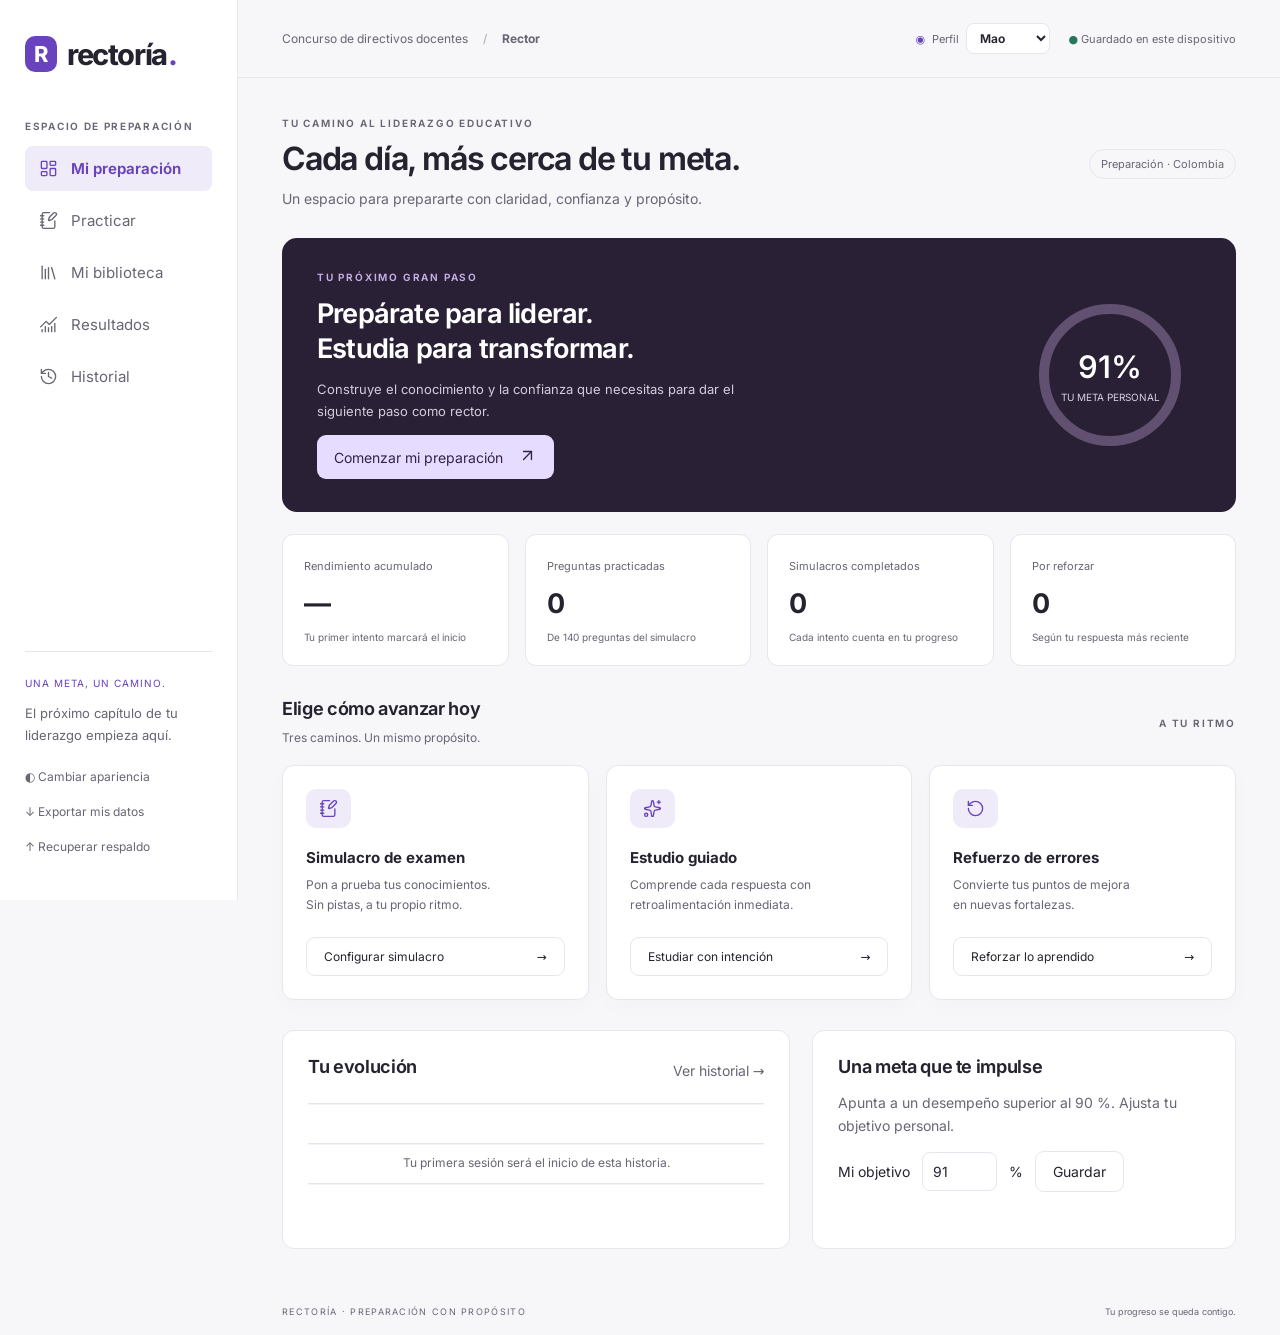
==== commit 478c2070: "Add separate Mao and Nata profiles" ====
--- a/rectoria-vscode.html
+++ b/rectoria-vscode.html
@@ -8,6 +8,11 @@
 .mobile-settings{display:none}.hero button{display:flex;align-items:center;gap:15px}.symbol{display:grid;place-items:center}.premise h3{margin-top:12px}.mobile-settings-content{position:absolute;right:12px;top:52px;background:var(--surface);border:1px solid var(--line);border-radius:10px;padding:15px 25px;z-index:6;min-width:210px}.desktop-tools .quiet{font-size:12px}button:focus-visible{outline:3px solid var(--purple)}@media(max-width:720px){.mobile-settings{display:block}.mobile-settings summary{cursor:pointer;padding:9px;border:1px solid var(--line);border-radius:7px}.grid-numbers button{min-height:36px}nav a{min-height:44px}.topbar{gap:10px}.overline{line-height:1.6}.row select{max-width:100%}.file-label{min-height:40px}}
 @media(prefers-reduced-motion:reduce){*{transition:none!important;animation:none!important;scroll-behavior:auto!important}}
 .option:disabled{opacity:1;cursor:default}.review-item details{margin:12px 0}.bank-source{overflow-wrap:anywhere}
+.topbar-right{display:flex;align-items:center;gap:18px}.profile-picker{display:flex;align-items:center;gap:7px;color:var(--muted);font-size:11px;white-space:nowrap}.profile-picker select{padding:6px 26px 6px 9px;font-size:12px;font-weight:650;color:var(--text);cursor:pointer}.profile-picker span{color:var(--purple)}
+html{overflow-x:hidden;-webkit-text-size-adjust:100%}body{min-width:280px}button,input,select{touch-action:manipulation}
+@media(max-width:720px){.sidebar{height:calc(70px + env(safe-area-inset-bottom));padding-bottom:env(safe-area-inset-bottom);background:color-mix(in srgb,var(--surface) 96%,transparent);backdrop-filter:blur(14px);-webkit-backdrop-filter:blur(14px)}nav{height:70px}nav a{min-width:0;min-height:44px}nav a span{white-space:nowrap}.workspace{padding-bottom:calc(70px + env(safe-area-inset-bottom))}#toast{bottom:calc(85px + env(safe-area-inset-bottom))}}
+@media(max-width:720px){.topbar-right{gap:7px}.profile-picker{font-size:10px}.profile-picker select{padding:6px 20px 6px 6px;max-width:82px}.topbar{padding-left:12px;padding-right:12px}.topbar>span:first-child{overflow:hidden;text-overflow:ellipsis;white-space:nowrap}}
+@media(max-width:380px){main{padding-left:12px;padding-right:12px}.topbar{padding-left:12px;padding-right:12px}.hero{padding-left:16px;padding-right:16px}.hero h2{font-size:20px}.ring{width:76px;height:76px;min-width:76px}.ring strong{font-size:20px}.grid-numbers{grid-template-columns:repeat(6,1fr)}nav a span{font-size:8px}.stat{padding:14px 12px}}
 </style>
 </head>
 <body>
@@ -2428,15 +2433,16 @@
   const { validateBank, score, shuffle } = RectoriaCore;
   const KEY = 'rectoria.v1', BANK_KEY = 'rectoria.bank.v1';
   const fresh = () => ({ goal: 91, marks: [], attempts: [], session: null, theme: 'light' });
-  let state = fresh(), bank = window.RECTORIA_BANK, storageOK = true, audit = [], libraryTab = 'marks', timer, chosenMode = 'exam';
-  try { const saved = JSON.parse(localStorage.getItem(KEY)); if (saved) state = { ...fresh(), ...saved }; const storedBank = JSON.parse(localStorage.getItem(BANK_KEY)); if (storedBank && !validateBank(storedBank).length) bank = storedBank; } catch { storageOK = false; }
+  let state = fresh(), profiles = { Mao: fresh(), Nata: fresh() }, activeProfile = 'Mao', bank = window.RECTORIA_BANK, storageOK = true, audit = [], libraryTab = 'marks', timer, chosenMode = 'exam';
+  try { const saved = JSON.parse(localStorage.getItem(KEY)); if (saved?.profiles) { profiles={Mao:{...fresh(),...(saved.profiles.Mao||{})},Nata:{...fresh(),...(saved.profiles.Nata||{})}}; activeProfile=saved.activeProfile==='Nata'?'Nata':'Mao'; state=profiles[activeProfile]; } else if (saved) { profiles.Mao={...fresh(),...saved}; state=profiles.Mao; } const storedBank = JSON.parse(localStorage.getItem(BANK_KEY)); if (storedBank && !validateBank(storedBank).length) bank = storedBank; } catch { storageOK = false; }
   const app = document.getElementById('app');
   const esc = value => String(value ?? '').replace(/[&<>"']/g, c => ({'&':'&amp;','<':'&lt;','>':'&gt;','"':'&quot;',"'":'&#39;'}[c]));
   const ready = () => validateBank(bank).length === 0;
   const questions = () => bank.questions;
   const get = id => questions().find(q => q.id === id);
   function toast(message) { const t = document.getElementById('toast'); t.textContent = message; t.style.display = 'block'; clearTimeout(toast.timeout); toast.timeout = setTimeout(() => t.style.display = 'none', 5000); }
-  function persist() { try { localStorage.setItem(KEY, JSON.stringify(state)); storageOK = true; } catch { storageOK = false; toast('No se pudo guardar: almacenamiento lleno o bloqueado. Exporta tus datos antes de cerrar.'); } document.querySelector('.local-badge').textContent = storageOK ? '● Guardado en este dispositivo' : '⚠ Guardado no disponible'; }
+  function persist() { profiles[activeProfile]=state; try { localStorage.setItem(KEY, JSON.stringify({version:2,activeProfile,profiles})); storageOK = true; } catch { storageOK = false; toast('No se pudo guardar: almacenamiento lleno o bloqueado. Exporta tus datos antes de cerrar.'); } const badge=document.querySelector('.local-badge');if(badge)badge.textContent = storageOK ? '● Guardado en este dispositivo' : '⚠ Guardado no disponible'; }
+  function switchProfile(name) { if (!profiles[name]) return; persist(); activeProfile=name; state=profiles[name]; location.hash='inicio'; render(); toast(`Perfil cambiado a ${name}.`); }
   function heading(title, description) { return `<div class="heading"><div><div class="overline">TU CAMINO AL LIDERAZGO EDUCATIVO</div><h1>${title}</h1><p>${description}</p></div><span class="chip">Preparación · Colombia</span></div>`; }
   const stat = (label, value, note) => `<div class="stat"><span class="label">${label}</span><strong>${value}</strong><small>${note}</small></div>`;
   function aggregate() { return state.attempts.reduce((a, v) => ({ correct: a.correct + v.result.correct, total: a.total + v.result.total }), {correct:0,total:0}); }
@@ -2477,11 +2483,11 @@
     const incidents=questions().filter(q=>q.incident).map(q=>`<p>Ítem ${q.id}: ${esc(q.incident)}</p>`).join('');
     app.innerHTML=heading('Lo importante, siempre a mano.', 'Tu material original y una biblioteca de repaso personal.')+`<section class="panel"><div class="row spread"><div><h2>Banco académico</h2><p class="muted">${ready()?'140 ítems validados estructuralmente':'Pendiente de los documentos originales'} · ${esc(bank.source||'Sin fuente incorporada')}</p></div><label class="file-label import-button">↑ Importar banco JSON<input id="bank-import" type="file" accept=".json,application/json"></label></div><p class="muted">Las claves se cotejan con el solucionario. Las referencias legales se reproducen del material; su vigencia requiere comprobación externa. Este simulacro no contiene preguntas oficiales ni predice una calificación CNSC.</p>${audit.length?`<ul class="audit-list">${audit.map(e=>`<li>${esc(e)}</li>`).join('')}</ul>`:''}${incidents?'<h3>Incidencias del material</h3>'+incidents:''}</section><div class="tabs"><button data-tab="marks" aria-pressed="${libraryTab==='marks'}">Marcadas · ${state.marks.length}</button><button data-tab="errors" aria-pressed="${libraryTab==='errors'}">Errores pendientes · ${errors().length}</button></div><section class="panel">${list.length?list.map(id=>{const q=get(id);return q?`<article class="review-item"><b>Pregunta ${q.id} · ${esc(q.competency)}</b><p>${esc(q.text)}</p><details><summary>Ver alternativas y explicación</summary>${q.options.map((o,i)=>`<p>${'ABC'[i]}. ${esc(o)}</p>`).join('')}${feedback(q,undefined)}</details><button data-mark="${q.id}">${state.marks.includes(q.id)?'★ Quitar marca':'☆ Marcar'}</button></article>`:'';}).join(''):'<div class="empty"><strong>Un espacio para lo que quieres repasar.</strong>Las preguntas que marques o necesites reforzar aparecerán aquí.</div>'}</section>${notice()}`;
   }
-  function render() { clearInterval(timer); document.body.classList.toggle('dark',state.theme==='dark'); const [page,id]=(location.hash.slice(1)||'inicio').split('/'); document.querySelectorAll('nav a').forEach(a=>{const active=a.hash==='#'+(page==='examen'?'practicar':page);a.classList.toggle('active',active);if(active)a.setAttribute('aria-current','page');else a.removeAttribute('aria-current');}); if(page==='examen')exam();else if(page==='practicar')practice();else if(page==='biblioteca')library();else if(page==='resultados')results(id);else if(page==='historial')history();else dashboard(); }
+  function render() { clearInterval(timer); document.body.classList.toggle('dark',state.theme==='dark'); const top=document.querySelector('.topbar'); if(top) top.innerHTML=`<span>Concurso de directivos docentes <span class="slash">/</span> <b>Rector</b></span><div class="topbar-right"><label class="profile-picker" for="profile-select"><span aria-hidden="true">◉</span> Perfil <select id="profile-select" aria-label="Perfil activo"><option value="Mao">Mao</option><option value="Nata">Nata</option></select></label><span class="local-badge">● Guardado en este dispositivo</span></div>`; const picker=document.getElementById('profile-select');if(picker)picker.value=activeProfile; const [page,id]=(location.hash.slice(1)||'inicio').split('/'); document.querySelectorAll('nav a').forEach(a=>{const active=a.hash==='#'+(page==='examen'?'practicar':page);a.classList.toggle('active',active);if(active)a.setAttribute('aria-current','page');else a.removeAttribute('aria-current');}); if(page==='examen')exam();else if(page==='practicar')practice();else if(page==='biblioteca')library();else if(page==='resultados')results(id);else if(page==='historial')history();else dashboard(); }
   function download(name, data) {const url=URL.createObjectURL(new Blob([JSON.stringify(data,null,2)],{type:'application/json'})), a=document.createElement('a');a.href=url;a.download=name;a.click();setTimeout(()=>URL.revokeObjectURL(url),1000);}
   document.addEventListener('click',e=>{ const b=e.target.closest('button'); if(!b)return;
     if(b.id==='theme'){state.theme=state.theme==='dark'?'light':'dark';persist();render();}
-    else if(b.id==='export')download('rectoria-respaldo.json',{version:1,state,bank});
+    else if(b.id==='export')download('rectoria-respaldo.json',{version:2,activeProfile,profiles,bank});
     else if(b.dataset.go){location.hash=b.dataset.go;}
     else if(b.dataset.mode){chosenMode=b.dataset.mode;location.hash='practicar';practice(chosenMode);}
     else if(b.dataset.mark){const id=Number(b.dataset.mark);state.marks=state.marks.includes(id)?state.marks.filter(x=>x!==id):[...state.marks,id];persist();render();}
@@ -2496,6 +2502,7 @@
   });
   document.addEventListener('submit',e=>{e.preventDefault();if(e.target.id==='goal-form'){const n=Number(document.getElementById('goal').value);if(n>=1&&n<=100){state.goal=n;persist();render();toast('Meta actualizada.');}}if(e.target.id==='start-form')start(document.getElementById('mode').value,Number(document.getElementById('count').value));});
   document.addEventListener('change',async e=>{if(!['bank-import','restore'].includes(e.target.id))return;const file=e.target.files[0];if(!file)return;try{if(file.size>15*1024*1024)throw new Error('El archivo excede el límite de 15 MB.');const data=JSON.parse(await file.text());if(e.target.id==='bank-import'){audit=validateBank(data);if(audit.length){library();return;}if(state.attempts.length||state.session)throw new Error('Para conservar la correspondencia de tu historial, no se reemplaza un banco con sesiones existentes. Exporta primero tu respaldo.');localStorage.setItem(BANK_KEY,JSON.stringify(data));bank=data;toast('Banco incorporado: 140 preguntas.');library();}else{if(data.version!==1||!data.state||validateBank(data.bank).length)throw new Error('Respaldo inválido o banco incompleto.');const next=data.state;if(!Array.isArray(next.attempts)||!Array.isArray(next.marks)||!Number.isFinite(next.goal)||next.goal<1||next.goal>100)throw new Error('Estado del respaldo inválido.');for(const a of next.attempts){if(!Array.isArray(a.ids)||!a.ids.length||new Set(a.ids).size!==a.ids.length||a.ids.some(id=>!data.bank.questions.some(q=>q.id===id))||!a.answers)throw new Error('Historial inválido.');a.result=score(a.ids.map(id=>data.bank.questions.find(q=>q.id===id)),a.answers);}if(next.session&&(!Array.isArray(next.session.ids)||!next.session.ids.length||next.session.ids.some(id=>!data.bank.questions.some(q=>q.id===id))||!next.session.answers||!Array.isArray(next.session.reviewed)||!Number.isInteger(next.session.cursor)||next.session.cursor<0||next.session.cursor>=next.session.ids.length||!Number.isFinite(next.session.started)))throw new Error('Sesión guardada inválida.');if(!confirm('¿Recuperar este respaldo y reemplazar los datos actuales de este dispositivo?'))return;localStorage.setItem(BANK_KEY,JSON.stringify(data.bank));bank=data.bank;state={...fresh(),...next};persist();render();toast('Respaldo recuperado.');}}catch(error){toast('No se pudo importar: '+error.message);}});
+  document.addEventListener('change',e=>{if(e.target.id==='profile-select')switchProfile(e.target.value);});
   window.addEventListener('hashchange',()=>{render();app.focus();window.scrollTo(0,0);});
   render();if(!storageOK)toast('El guardado local no está disponible en este navegador.');
 })();
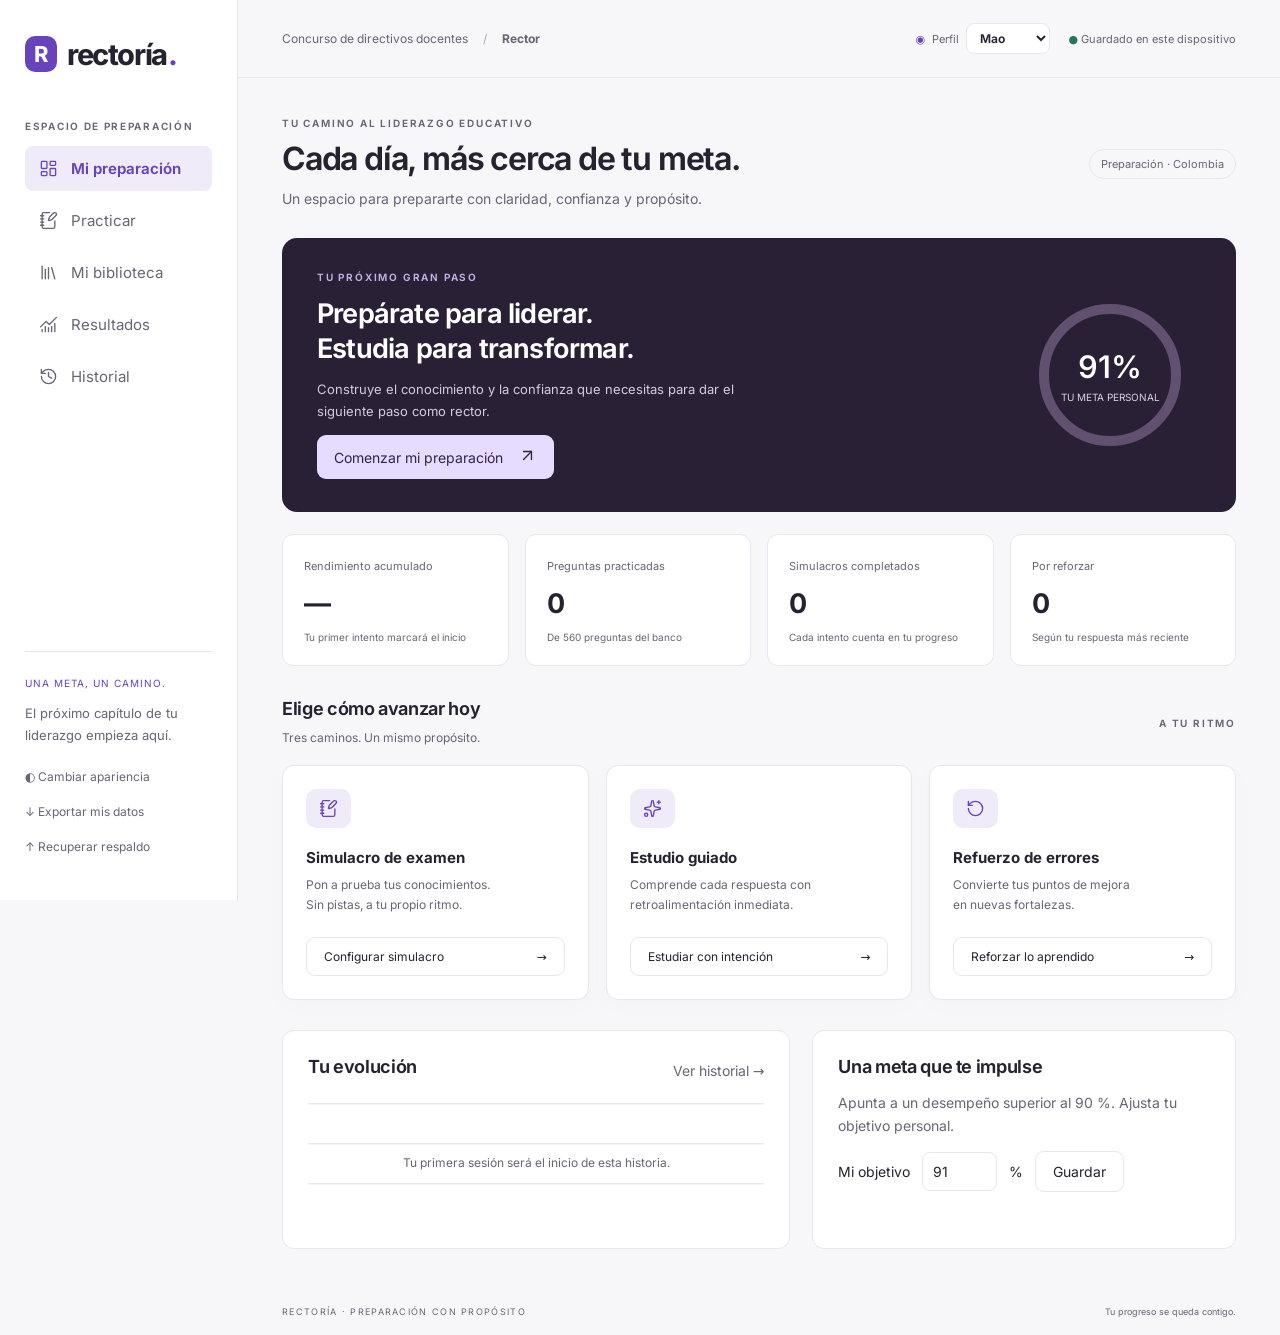
==== commit 6b3eb27c: "Expand study bank to 560 questions with independent non-repeating cycles" ====
--- a/rectoria-vscode.html
+++ b/rectoria-vscode.html
@@ -20,10 +20,10 @@
 <div class="workspace"><header class="topbar"><span>Concurso de directivos docentes <span class="slash">/</span> <b>Rector</b></span><span class="local-badge">● Guardado en este dispositivo</span></header><main id="app" tabindex="-1"></main><footer>RECTORÍA · PREPARACIÓN CON PROPÓSITO <span>Tu progreso se queda contigo.</span></footer></div><div id="toast" role="status" aria-live="polite"></div>
 <script>window.RECTORIA_ICONS = {"layout-dashboard": [["rect", {"width": "7", "height": "9", "x": "3", "y": "3", "rx": "1"}], ["rect", {"width": "7", "height": "5", "x": "14", "y": "3", "rx": "1"}], ["rect", {"width": "7", "height": "9", "x": "14", "y": "12", "rx": "1"}], ["rect", {"width": "7", "height": "5", "x": "3", "y": "16", "rx": "1"}]], "notebook-pen": [["path", {"d": "M13.4 2H6a2 2 0 0 0-2 2v16a2 2 0 0 0 2 2h12a2 2 0 0 0 2-2v-7.4"}], ["path", {"d": "M2 6h4"}], ["path", {"d": "M2 10h4"}], ["path", {"d": "M2 14h4"}], ["path", {"d": "M2 18h4"}], ["path", {"d": "M21.378 5.626a1 1 0 1 0-3.004-3.004l-5.01 5.012a2 2 0 0 0-.506.854l-.837 2.87a.5.5 0 0 0 .62.62l2.87-.837a2 2 0 0 0 .854-.506z"}]], "library": [["path", {"d": "m16 6 4 14"}], ["path", {"d": "M12 6v14"}], ["path", {"d": "M8 8v12"}], ["path", {"d": "M4 4v16"}]], "chart-no-axes-combined": [["path", {"d": "M12 16v5"}], ["path", {"d": "M16 14.639V21"}], ["path", {"d": "M20 10.656V21"}], ["path", {"d": "m22 3-8.646 8.646a.5.5 0 0 1-.708 0L9.354 8.354a.5.5 0 0 0-.707 0L2 15"}], ["path", {"d": "M4 18.463V21"}], ["path", {"d": "M8 14.656V21"}]], "rotate-ccw-clock": [["path", {"d": "M3 12a9 9 0 1 0 9-9 9.75 9.75 0 0 0-6.74 2.74L3 8"}], ["path", {"d": "M3 3v5h5"}], ["path", {"d": "M12 7v5l4 2"}]], "sparkles": [["path", {"d": "M11.017 2.814a1 1 0 0 1 1.966 0l1.051 5.558a2 2 0 0 0 1.594 1.594l5.558 1.051a1 1 0 0 1 0 1.966l-5.558 1.051a2 2 0 0 0-1.594 1.594l-1.051 5.558a1 1 0 0 1-1.966 0l-1.051-5.558a2 2 0 0 0-1.594-1.594l-5.558-1.051a1 1 0 0 1 0-1.966l5.558-1.051a2 2 0 0 0 1.594-1.594z"}], ["path", {"d": "M20 2v4"}], ["path", {"d": "M22 4h-4"}], ["circle", {"cx": "4", "cy": "20", "r": "2"}]], "rotate-ccw": [["path", {"d": "M3 12a9 9 0 1 0 9-9 9.75 9.75 0 0 0-6.74 2.74L3 8"}], ["path", {"d": "M3 3v5h5"}]], "arrow-up-right": [["path", {"d": "M7 7h10v10"}], ["path", {"d": "M7 17 17 7"}]], "moon": [["path", {"d": "M20.985 12.486a9 9 0 1 1-9.473-9.472c.405-.022.617.46.402.803a6 6 0 0 0 8.268 8.268c.344-.215.825-.004.803.401"}]], "download": [["path", {"d": "M12 15V3"}], ["path", {"d": "M21 15v4a2 2 0 0 1-2 2H5a2 2 0 0 1-2-2v-4"}], ["path", {"d": "m7 10 5 5 5-5"}]], "upload": [["path", {"d": "M12 3v12"}], ["path", {"d": "m17 8-5-5-5 5"}], ["path", {"d": "M21 15v4a2 2 0 0 1-2 2H5a2 2 0 0 1-2-2v-4"}]], "sun": [["circle", {"cx": "12", "cy": "12", "r": "4"}], ["path", {"d": "M12 2v2"}], ["path", {"d": "M12 20v2"}], ["path", {"d": "m4.93 4.93 1.41 1.41"}], ["path", {"d": "m17.66 17.66 1.41 1.41"}], ["path", {"d": "M2 12h2"}], ["path", {"d": "M20 12h2"}], ["path", {"d": "m6.34 17.66-1.41 1.41"}], ["path", {"d": "m19.07 4.93-1.41 1.41"}]]};
 </script><script>window.RECTORIA_BANK = {
-  "version": 1,
-  "source": "Simulacro_Rector_2026_140_Preguntas.pdf; Solucionario_Rector_140.pdf",
+  "version": 2,
+  "source": "Simulacros 1, 2, 3 y 4 · cuadernillos y solucionarios originales",
   "verified": true,
-  "verification": "Cotejo automatizado de los 140 enunciados, clave general y claves detalladas; no certifica vigencia normativa.",
+  "verification": "560 claves y enunciados cotejados con sus documentos; sin duplicados integrales. Vigencia normativa no verificada.",
   "sources": [
     {
       "name": "Simulacro_Rector_2026_140_Preguntas.pdf",
@@ -32,6 +32,30 @@
     {
       "name": "Solucionario_Rector_140.pdf",
       "sha256": "38cf6409c43529fd8223f9343e16eaeb6f2e3a6749addb2906d25fa2f03e4101"
+    },
+    {
+      "name": "Simulacro_Rector_2_140_Preguntas.pdf",
+      "sha256": "0e63afee7a5a0d9da0e0e24ba9a123f1a0f7252e83829d1cdd742e0e7a8c4112"
+    },
+    {
+      "name": "Simulacro_Rector_2_Solucionario_140.pdf",
+      "sha256": "2ea3acfd5de21b685e5857fc4594c062c1875bdd77a1644319b4ce142a2655c7"
+    },
+    {
+      "name": "Simulacro_Rector_3_140_Preguntas.pdf",
+      "sha256": "8ec9e4d60d1e2163e2f30be9390d9f7150299eb0475da20435f88eb0e479c8c0"
+    },
+    {
+      "name": "Simulacro_Rector_3_Solucionario_140.pdf",
+      "sha256": "5c90ebe9f63a5dc4303ba53bc5359d564dcba0761cb83e3d0bbcb969c362df82"
+    },
+    {
+      "name": "Simulacro_Rector_4_140_Preguntas.pdf",
+      "sha256": "0d4102831a5e69b45dedc3065542369617d558c76c05a345f77278c00316b1ed"
+    },
+    {
+      "name": "Simulacro_Rector_4_Solucionario_140.pdf",
+      "sha256": "05b696c8996e330c859b2290a7efb5c7a72041f29bf45641e217408a2d8fd4e8"
     }
   ],
   "situations": [
@@ -274,6 +298,726 @@
       "title": "Revisión integral de una decisión rectoral",
       "text": "Una institución pretende extender su jornada mediante actividades de lectura y proyectos comunitarios. La propuesta responde a necesidades detectadas en sexto, pero aún no ha considerado disponibilidad de docentes, alimentación, transporte, planeación curricular ni consulta a órganos escolares. Una fundación ofrece apoyo por seis meses, sujeto a compromisos de ejecución inmediatos. El rector debe presentar una hoja de ruta que no prometa competencias que pertenecen a la entidad territorial ni confunda convenio con autorización automática de cambios en la prestación del servicio.",
       "competency": "INTEGRACIÓN DIRECTIVA"
+    },
+    {
+      "id": "S2-01",
+      "title": "Transporte en ruta inundable",
+      "text": "La ruta escolar rural atraviesa un tramo inundado durante lluvias intensas y existen reportes de incidentes. Las crecidas son intermitentes y el calendario académico se ha visto afectado varias veces. El operador solicita instrucciones, mientras las familias temen que medidas improvisadas aumenten el riesgo en el trayecto. El cronograma académico resulta vulnerable a nuevas interrupciones y los responsables operativos solicitan instrucciones claras. Las familias reclaman información oportuna acerca de las condiciones de seguridad y de las alternativas disponibles.",
+      "competency": "Gestión integral (sin clasificación en el documento)"
+    },
+    {
+      "id": "S2-02",
+      "title": "Migración en mitad de período",
+      "text": "Tres estudiantes recién llegados requieren cupos y ajustes de integración; algunos grupos argumentan que dañarán el promedio escolar. Las trayectorias anteriores son diversas y algunas familias no pueden aportar certificados completos de manera inmediata. El establecimiento teme conflictos por ubicación de grado y requiere un mecanismo académico de acogida. El equipo docente conoce parte de los hechos, aunque carece de toda la información familiar. La propuesta será examinada por quienes tienen a cargo protección, matrícula y acompañamiento pedagógico.",
+      "competency": "Gestión integral (sin clasificación en el documento)"
+    },
+    {
+      "id": "S2-03",
+      "title": "Nota por disciplina",
+      "text": "Un docente reduce automáticamente la nota de matemáticas por llegar tarde, sin relación con desempeños evaluables de la asignatura. La familia admite las llegadas tarde y solicita que la valoración de conocimientos se realice con los criterios anunciados. El docente sostiene que la sanción fortalece hábitos, pero no identifica un indicador de desempeño matemático afectado. El Consejo Académico pidió revisar los documentos institucionales y los registros concretos de desempeño. El calendario de publicación de resultados exige actuar con oportunidad sin reemplazar el juicio pedagógico por una medida disciplinaria.",
+      "competency": "Gestión integral (sin clasificación en el documento)"
+    },
+    {
+      "id": "S2-04",
+      "title": "Simulacro de evacuación fallido",
+      "text": "Una evacuación dejó a estudiantes de movilidad reducida sin apoyos y el informe propone repetir exactamente el ejercicio. El ejercicio ocurrió durante la jornada ordinaria y las observaciones incluyen cuellos de botella en escaleras. El plan de evacuación asigna responsabilidades genéricas y varias personas no conocen sus tareas. La situación afecta de modo desigual a los grupos y exige coordinar actores internos y externos. Antes de divulgar nuevas medidas, la institución debe distinguir entre riesgos identificados, acciones preventivas y soluciones todavía pendientes.",
+      "competency": "Gestión integral (sin clasificación en el documento)"
+    },
+    {
+      "id": "S2-05",
+      "title": "Escuela de padres punitiva",
+      "text": "La institución propone multar automáticamente a las familias que no puedan asistir a talleres, sin revisar circunstancias. Los acudientes apoyan los talleres, aunque cuestionan una medida que castigaría a quienes cuidan familiares enfermos o carecen de transporte. Existe un espacio participativo para acordar compromisos y modalidades de asistencia. Una propuesta externa ofrece beneficios importantes, aunque sus condiciones no han sido discutidas por todos los actores afectados. Los docentes esperan continuidad curricular y las organizaciones comunitarias solicitan claridad sobre compromisos.",
+      "competency": "Gestión integral (sin clasificación en el documento)"
+    },
+    {
+      "id": "S2-06",
+      "title": "Objetivo anual inalcanzable",
+      "text": "Una institución establece que toda la población alcanzará nivel avanzado en lectura en tres meses, sin diagnóstico ni recursos diferenciales. La propuesta provino de una jornada de motivación y tuvo respaldo general, aunque se desconoce el punto de partida de los grupos. La institución dispone de una cohorte con rezago persistente y desea definir apoyos escalonados sin renunciar a expectativas elevadas. Las sedes recopilaron información mediante instrumentos distintos y el equipo de calidad advierte que los resultados pueden no ser comparables. La dirección necesita sustentar prioridades sin convertir el proceso en un trámite documental.",
+      "competency": "Gestión integral (sin clasificación en el documento)"
+    },
+    {
+      "id": "S2-07",
+      "title": "Violencia intrafamiliar sospechada",
+      "text": "Un estudiante relata episodios de violencia familiar y pide que nadie intervenga; un docente cree suficiente remitirlo a lectura reflexiva. El relato incluye hechos que podrían continuar fuera del establecimiento y el estudiante expresa temor por su seguridad. Varios integrantes del equipo consideran que primero debe comprobarse cada detalle con la familia señalada. La situación plantea obligaciones simultáneas de acceso educativo, cuidado y comunicación institucional. Algunas medidas podrían parecer eficientes a corto plazo, pero generar consecuencias de exclusión o de tratamiento inadecuado.",
+      "competency": "Gestión integral (sin clasificación en el documento)"
+    },
+    {
+      "id": "S2-08",
+      "title": "Material único para multigrado",
+      "text": "La coordinación distribuye una sola guía para grados primero a quinto de una sede multigrado, sin diferenciación de objetivos. Las edades y experiencias de los estudiantes presentan diferencias importantes y una misma actividad termina en minutos para unos y resulta inaccesible para otros. El docente solicita una guía de organización que respete la progresión curricular. Los docentes tienen experiencias diferentes con la propuesta y aún no acuerdan criterios comunes de seguimiento. La rectoría busca que la innovación responda a una necesidad formativa concreta y no dependa únicamente del entusiasmo inicial.",
+      "competency": "Gestión integral (sin clasificación en el documento)"
+    },
+    {
+      "id": "S2-09",
+      "title": "Escalas sin equivalencia",
+      "text": "Una estudiante trasladada desde otra institución llega con una escala distinta y la coordinación pretende asignarle el promedio más bajo. El certificado de origen describe cuatro niveles de desempeño y la institución receptora emplea categorías distintas. La estudiante debe incorporarse a la evaluación del período corriente sin que la conversión se utilice como castigo por movilidad. Los resultados disponibles son heterogéneos y corresponden a estudiantes con trayectorias distintas. El equipo directivo debe resolver una reclamación sin generar precedentes incompatibles con los criterios de promoción previamente comunicados.",
+      "competency": "Gestión integral (sin clasificación en el documento)"
+    },
+    {
+      "id": "S2-10",
+      "title": "Elección estudiantil impugnada",
+      "text": "Una candidatura a personería denuncia que la comisión electoral publicó nuevas condiciones cuando el proceso de votación ya estaba en marcha. El recurso se presentó antes de divulgar los resultados finales y contiene capturas de una circular fechada después del cierre de inscripciones. Varios candidatos piden continuar el proceso para no afectar el calendario institucional, mientras otros reclaman igualdad de condiciones. El asunto se presentó como una solución inmediata a una necesidad reconocida, aunque algunos participantes expresaron reservas sobre la forma de decidir. Hay interés en preservar la continuidad del servicio y la confianza en los órganos colegiados.",
+      "competency": "Gestión integral (sin clasificación en el documento)"
+    },
+    {
+      "id": "S2-11",
+      "title": "Cobertura de alimentación",
+      "text": "El reporte de PAE muestra 168 raciones entregadas de 210 previstas el lunes y 184 de 230 el martes. La entidad territorial solicita una cifra consolidada para verificar servicio y una explicación de las raciones faltantes. La institución cuenta con programación diaria y registros de entrega por fecha. El informe será utilizado para comparar períodos o sedes y sus responsables piden explicitar los denominadores empleados. Es necesario distinguir porcentajes, cambios absolutos y resultados relativos antes de presentar conclusiones a la comunidad.",
+      "competency": "Gestión integral (sin clasificación en el documento)"
+    },
+    {
+      "id": "S2-12",
+      "title": "Agresión con posible delito",
+      "text": "La coordinación detecta señales de una agresión grave y propone que el comité de convivencia resuelva todo con un acuerdo privado. Existen indicadores que pueden requerir intervención de instancias externas y la familia pide privacidad. Los docentes desean resolver pronto el conflicto, pero desconocen si una conciliación escolar bastaría para atender sus consecuencias. Los testimonios disponibles presentan diferencias y aún deben contrastarse con información obtenida sin presiones. Varias personas solicitan una decisión inmediata y otras advierten sobre la posibilidad de exponer nuevamente a quienes resultaron afectados.",
+      "competency": "Gestión integral (sin clasificación en el documento)"
+    },
+    {
+      "id": "S2-13",
+      "title": "Donación con costo oculto",
+      "text": "Una firma ofrece tabletas gratis, pero exige asumir licencias privadas anuales no contempladas en el presupuesto. El precio inicial resulta atractivo, pero las licencias dependen de un proveedor único y deben renovarse cada año. Una sede carece de conectividad estable y la administración desconoce los costos de soporte y reposición. La necesidad fue presentada como urgente por los responsables de sede y el equipo administrativo propuso caminos diferentes. Los registros del fondo permiten reconstruir autorizaciones, disponibilidad y compromisos si se revisan de manera conjunta.",
+      "competency": "Gestión integral (sin clasificación en el documento)"
+    },
+    {
+      "id": "S2-14",
+      "title": "Escuela y cabildo indígena",
+      "text": "Familias indígenas solicitan incorporar saberes territoriales en un proyecto educativo y participar en su diseño. El trabajo propuesto se relaciona con prácticas agrícolas y memoria local. Los docentes buscan articularlo con desempeños del grado y la comunidad solicita que sus aportes no queden reducidos a una visita ceremonial. El encuentro inicial permitió identificar necesidades, pero no produjo un consenso sobre responsabilidades ni formas de seguimiento. La institución debe evitar que la participación se reduzca a divulgar decisiones ya adoptadas.",
+      "competency": "Gestión integral (sin clasificación en el documento)"
+    },
+    {
+      "id": "S2-15",
+      "title": "Confusión entre acceso y uso",
+      "text": "La rectoría informa: 'El 100 % de sedes recibió computadores; por consiguiente, todos los estudiantes desarrollaron competencias digitales'. Las actas de entrega están completas y los equipos se encuentran en inventario. Sin embargo, el informe no ofrece datos de frecuencia de uso, participación ni valoración de competencias digitales. El texto se discutirá en un espacio de participación en el que algunas personas respaldan su recomendación por experiencia directa. La revisión exige valorar la fuerza de la inferencia sin descartar automáticamente los registros aportados.",
+      "competency": "Gestión integral (sin clasificación en el documento)"
+    },
+    {
+      "id": "S2-16",
+      "title": "Lectura mecánica en secundaria",
+      "text": "Los docentes reportan que estudiantes resumen bien textos, pero fallan al reconocer supuestos y evaluar argumentos. En evaluaciones recientes los grupos detectaron la idea principal de textos informativos, pero confundieron conclusiones y evidencias en artículos de opinión. El equipo de lenguaje requiere intervenciones observables en tareas de aula. La iniciativa cuenta con respaldo de algunos equipos de área y reservas de quienes esperan evidencias de aprendizaje. El presupuesto admite ajustes limitados y la decisión deberá explicar qué cambio didáctico se busca observar.",
+      "competency": "Gestión integral (sin clasificación en el documento)"
+    },
+    {
+      "id": "S2-17",
+      "title": "Compra fraccionada",
+      "text": "El proveedor ofrece dividir una adquisición única de mobiliario en tres facturas para reducir trámites. El proveedor asegura que la división permite entregas rápidas y compromete recursos de una misma necesidad institucional. Las cotizaciones se obtuvieron en una sola negociación y los bienes se usarán durante el mismo período académico. La necesidad fue presentada como urgente por los responsables de sede y el equipo administrativo propuso caminos diferentes. Los registros del fondo permiten reconstruir autorizaciones, disponibilidad y compromisos si se revisan de manera conjunta.",
+      "competency": "Gestión integral (sin clasificación en el documento)"
+    },
+    {
+      "id": "S2-18",
+      "title": "Aula segregada por comodidad",
+      "text": "El rector recibe petición para ubicar sistemáticamente a estudiantes con discapacidad en un salón aparte y facilitar planeación. La propuesta fue presentada como forma de facilitar el trabajo docente y liberar espacios del aula regular. Algunas familias discrepan, pues observan que sus hijos dejarían de compartir proyectos, recreos y experiencias de aprendizaje con sus pares. Los apoyos actuales presentan diferencias entre sedes y jornadas que pueden afectar la continuidad educativa. La rectoría requiere una decisión articulada con docentes, familias y responsables administrativos sin sustituir valoraciones especializadas.",
+      "competency": "Gestión integral (sin clasificación en el documento)"
+    },
+    {
+      "id": "S2-19",
+      "title": "Captura difundida en redes",
+      "text": "Un estudiante denuncia hostigamiento digital y aporta capturas; un docente propone difundirlas en el grupo de familias para identificar responsables. Las imágenes incluyen números telefónicos y comentarios que permitirían identificar a las personas involucradas. La familia afectada pide medidas de protección y varios compañeros ya están compartiendo versiones parciales del incidente. El caso circuló informalmente entre integrantes de la comunidad, lo que incrementó las preocupaciones por confidencialidad. La dirección necesita distinguir las actuaciones escolares de aquellas que corresponden a otras autoridades y servicios.",
+      "competency": "Gestión integral (sin clasificación en el documento)"
+    },
+    {
+      "id": "S2-20",
+      "title": "Red social con fotos de menores",
+      "text": "El colegio promueve actividades mediante fotografías nominales de estudiantes sin tener claridad sobre autorizaciones. La actividad celebrada es legítima, aunque el material difundido incluye rostros reconocibles y etiquetas nominales. Los docentes plantean que una publicación institucional tendría menor riesgo que una externa, pero no existe inventario de autorizaciones. El equipo tecnológico propone una solución operativa inmediata y las coordinaciones formulan reparos sobre su alcance. La dirección debe conservar el servicio educativo mientras define controles proporcionados a la información involucrada.",
+      "competency": "Gestión integral (sin clasificación en el documento)"
+    },
+    {
+      "id": "S2-21",
+      "title": "Programa alimentario interrumpido",
+      "text": "Un proveedor de alimentación escolar reporta fallas graves, y la comunidad exige que rectoría lo sustituya por contrato inmediato. La interrupción afectaría a quienes dependen de la alimentación escolar y existen reportes contradictorios sobre la causa del retraso. La rectoría cuenta con actas de entrega, aunque no dirige la contratación principal del programa. La situación plantea obligaciones simultáneas de acceso educativo, cuidado y comunicación institucional. Algunas medidas podrían parecer eficientes a corto plazo, pero generar consecuencias de exclusión o de tratamiento inadecuado.",
+      "competency": "Gestión integral (sin clasificación en el documento)"
+    },
+    {
+      "id": "S2-22",
+      "title": "Filtración de resultados",
+      "text": "Se envía por equivocación a una lista abierta un archivo con notas y datos de identificación personal. El mensaje enviado contiene información que podría afectar derechos de estudiantes y acudientes. Algunos destinatarios confirmaron haber descargado el archivo, por lo que corregir el envío no equivale a eliminar toda exposición. La herramienta se usa en varias sedes y no todas disponen de las mismas condiciones de conectividad. Algunas decisiones podrían producir efectos duraderos sobre estudiantes, por lo que resulta importante documentar alcance y responsabilidades.",
+      "competency": "Gestión integral (sin clasificación en el documento)"
+    },
+    {
+      "id": "S2-23",
+      "title": "Educación física suspendida por lluvia",
+      "text": "Durante cuatro meses se han suspendido clases de educación física cada vez que llueve porque solo existe patio abierto. Las sesiones canceladas afectaron unidades completas de movimiento, autocuidado y trabajo cooperativo. La institución tiene salas amplias no deportivas y docentes interesados en diseñar actividades adaptadas. Varios actores proponen incorporar actividades novedosas, pero los planes de área no señalan desempeños ni evidencias comunes. El Consejo Académico solicita precisar la conexión entre la propuesta y las funciones escolares.",
+      "competency": "Gestión integral (sin clasificación en el documento)"
+    },
+    {
+      "id": "S2-24",
+      "title": "Dato agregado y brecha",
+      "text": "Un informe indica 85 % de asistencia institucional, pero oculta que dos sedes rurales apenas alcanzan 58 % y 63 %. La mayor parte de la matrícula pertenece a una sede urbana con asistencia elevada. Las dos sedes rurales tienen condiciones de movilidad distintas y la ausencia de desagregación puede afectar la priorización del apoyo. El texto se discutirá en un espacio de participación en el que algunas personas respaldan su recomendación por experiencia directa. La revisión exige valorar la fuerza de la inferencia sin descartar automáticamente los registros aportados.",
+      "competency": "Gestión integral (sin clasificación en el documento)"
+    },
+    {
+      "id": "S2-25",
+      "title": "Cumplimiento ponderado de metas",
+      "text": "Un plan da peso 50 % a permanencia, 30 % a lectura y 20 % a ambiente, con avances 80, 60 y 90 puntos respectivamente. Los pesos fueron aprobados antes de conocer los resultados y se pretende respetarlos para la rendición. La dirección necesita revisar escenarios de refuerzo sin modificar las ponderaciones a posteriori. La tabla alimentará decisiones sobre distribución de apoyos institucionales y debe mantener las unidades originales. Los equipos solicitan que cada cálculo pueda reconstruirse a partir de las cifras de la premisa.",
+      "competency": "Gestión integral (sin clasificación en el documento)"
+    },
+    {
+      "id": "S2-26",
+      "title": "Orden verbal improcedente",
+      "text": "Un superior solicita alterar un acta de contratación y afirma que asumirá cualquier responsabilidad posterior. El expediente será revisado próximamente y el cambio solicitado afectaría hechos relevantes para justificar pagos. La instrucción no fue formalizada y quien la emitió pretende que nadie conserve versiones anteriores. Una parte de la comunidad interpreta la actuación como una señal de liderazgo y otra considera que podría comprometer garantías. La rectoría debe explicar qué criterios utilizará y qué participación corresponde a cada responsable.",
+      "competency": "Gestión integral (sin clasificación en el documento)"
+    },
+    {
+      "id": "S2-27",
+      "title": "Acoso laboral denunciado",
+      "text": "Una docente informa presuntas conductas hostiles de su superior y solicita que el rector califique personalmente la responsabilidad disciplinaria. La denunciante pide mantener reserva y conservar su asignación, mientras circulan versiones que podrían afectar su reputación. El rector no es la instancia llamada a anticipar la calificación jurídica definitiva del conflicto. El cambio podría alterar la distribución de labores entre sedes y las condiciones de trabajo de varios equipos. Las coordinaciones solicitan criterios conocidos y un procedimiento que diferencie decisiones propias de rectoría de atribuciones externas.",
+      "competency": "Gestión integral (sin clasificación en el documento)"
+    },
+    {
+      "id": "S2-28",
+      "title": "Aula virtual sin acceso",
+      "text": "Una plataforma obligatoria exige teléfono inteligente, pero en una sede rural el 45 % de estudiantes no dispone de uno. Un número importante de familias comparte un solo equipo o depende de cobertura móvil inestable. La plataforma resulta útil para algunos grupos, pero la calificación propuesta ignora diferencias de acceso previas a la actividad. La herramienta se usa en varias sedes y no todas disponen de las mismas condiciones de conectividad. Algunas decisiones podrían producir efectos duraderos sobre estudiantes, por lo que resulta importante documentar alcance y responsabilidades.",
+      "competency": "Gestión integral (sin clasificación en el documento)"
+    },
+    {
+      "id": "S2-29",
+      "title": "Castigo colectivo",
+      "text": "Ante daños a muebles sin responsable identificado, el coordinador plantea suspender a todo el curso. No existe registro objetivo que permita atribuir el daño a una persona concreta y algunos estudiantes denuncian presión para señalar a un compañero. La medida se propone para enviar una señal de disciplina antes del próximo evento escolar. El equipo de convivencia tiene actividades preventivas programadas, pero existe una situación concreta que requiere tratamiento específico. Las familias reclaman información pertinente y garantías para todas las personas involucradas.",
+      "competency": "Gestión integral (sin clasificación en el documento)"
+    },
+    {
+      "id": "S2-30",
+      "title": "Promesa fuera de competencia",
+      "text": "En campaña para un cargo escolar, una persona promete que rectoría podrá crear plazas de docentes por decisión propia. La propuesta apareció en una asamblea con familias que solicitan mejorar cobertura. El establecimiento tiene estadísticas de carga docente y vacantes, pero carece de facultad para modificar unilateralmente la planta territorial. Los registros iniciales son incompletos y los actores involucrados defienden interpretaciones diferentes. La institución necesita responder de modo oportuno, con actuaciones sustentadas y comunicación que preserve la confianza comunitaria.",
+      "competency": "Gestión integral (sin clasificación en el documento)"
+    },
+    {
+      "id": "S2-31",
+      "title": "Innovación sin comparación justa",
+      "text": "Una nueva metodología muestra mejores notas en un grupo que ya tenía promedio inicial superior y menor inasistencia. Los grupos pertenecen a jornadas distintas y una de ellas cuenta con mejores condiciones de conectividad. La propuesta de expansión se presentará al Consejo Académico con los resultados disponibles, que no incluyen una comparación del avance inicial. Los docentes tienen experiencias diferentes con la propuesta y aún no acuerdan criterios comunes de seguimiento. La rectoría busca que la innovación responda a una necesidad formativa concreta y no dependa únicamente del entusiasmo inicial.",
+      "competency": "Gestión integral (sin clasificación en el documento)"
+    },
+    {
+      "id": "S2-32",
+      "title": "Reclamación sin respuesta",
+      "text": "Una familia radica apelación de resultados; la institución conserva el escrito sin explicar criterios ni ofrecer respuesta. El término para entregar boletines se aproxima y varios docentes discrepan sobre el procedimiento de revisión. La petición incluye una rúbrica y un trabajo calificado que podrían contrastarse con los acuerdos institucionales publicados. El Consejo Académico pidió revisar los documentos institucionales y los registros concretos de desempeño. El calendario de publicación de resultados exige actuar con oportunidad sin reemplazar el juicio pedagógico por una medida disciplinaria.",
+      "competency": "Gestión integral (sin clasificación en el documento)"
+    },
+    {
+      "id": "S2-33",
+      "title": "Plan que no llega a aulas",
+      "text": "El PMI menciona mejorar ciencias, pero los planes de área carecen de actividades, responsables y evidencias de seguimiento. Una visita de seguimiento encontró que las actas citan el objetivo institucional, pero los docentes lo interpretan de modos distintos. La rectoría quiere evitar un nuevo formato administrativo y necesita demostrar que las decisiones modifican la enseñanza. La comunidad solicita una decisión antes de la siguiente revisión del plan institucional. El equipo directivo cuenta con antecedentes de años anteriores, pero todavía no ha acordado cómo distinguir actividades ejecutadas de efectos obtenidos.",
+      "competency": "Gestión integral (sin clasificación en el documento)"
+    },
+    {
+      "id": "S2-34",
+      "title": "Cátedra de paz memorística",
+      "text": "El equipo propone evaluar convivencia y paz mediante repetición de definiciones, ignorando prácticas de resolución de conflictos. Los cuestionarios permiten recordar definiciones de convivencia, pero las observaciones de aula muestran dificultades para deliberar. El equipo quiere disponer de evidencias aplicadas sin dejar de enseñar conceptos indispensables. La comunidad expresa interés en sostener la iniciativa más allá de una jornada anual. Los docentes piden orientaciones que respeten el currículo, mientras rectoría evalúa cómo comprometer recursos y realizar seguimiento.",
+      "competency": "Gestión integral (sin clasificación en el documento)"
+    },
+    {
+      "id": "S2-35",
+      "title": "Talento excepcional y apoyos",
+      "text": "Una estudiante con capacidades excepcionales termina rápido y deja de participar; se propone repetir contenidos para mantenerla ocupada. La estudiante produce respuestas avanzadas y ha manifestado interés en desafíos científicos. El profesorado dispone de materiales adicionales, pero busca una ruta de enriquecimiento sin asignarle funciones administrativas ni eliminar su convivencia con pares. Las familias expresan preocupación por el acceso efectivo a las actividades ordinarias del establecimiento. El equipo docente dispone de información pedagógica parcial y debe decidir cómo iniciar apoyos sin convertir trámites en barreras de participación.",
+      "competency": "Gestión integral (sin clasificación en el documento)"
+    },
+    {
+      "id": "S2-36",
+      "title": "Representación de egresados",
+      "text": "Dos organizaciones de egresados piden ocupar simultáneamente un mismo asiento del Consejo Directivo y cuestionan el procedimiento previo. Los grupos no discuten el número total de representantes, pero difieren sobre quién está facultado para escoger al delegado. Una elección anterior quedó registrada en acta y ahora se cuestiona si las organizaciones recibieron la misma información de convocatoria. En la sesión preparatoria surgieron desacuerdos sobre el alcance de las decisiones adoptadas por cada órgano. Los representantes solicitaron conocer el procedimiento aplicable antes de asumir compromisos que afectarían a toda la comunidad.",
+      "competency": "Gestión integral (sin clasificación en el documento)"
+    },
+    {
+      "id": "S2-37",
+      "title": "Evaluación de desempeño improvisada",
+      "text": "Un rector pretende evaluar a un docente con una sola observación sorpresiva, sin contrastar compromisos ni evidencias. El docente recibió comentarios previos positivos y el nuevo evaluador no dispone del conjunto de compromisos pactados. Un desacuerdo pedagógico reciente podría sesgar la observación, por lo que se requiere una ruta reconocible y fundada. El establecimiento afronta restricciones de tiempo y disponibilidad de personal. La rectoría necesita justificar cómo mantendrá la atención a estudiantes mientras revisa competencias, obligaciones y eventuales ajustes organizativos.",
+      "competency": "Gestión integral (sin clasificación en el documento)"
+    },
+    {
+      "id": "S2-38",
+      "title": "Metas sin línea de base",
+      "text": "Un plan institucional promete disminuir ausencias veinte puntos, aunque nunca se definió el indicador ni el período de comparación. El coordinador considera que basta medir ausencias diarias, mientras el comité de calidad propone usar días-estudiante programados. Se espera rendir cuentas trimestralmente y comparar sedes con matrículas y calendarios diferentes. Las sedes recopilaron información mediante instrumentos distintos y el equipo de calidad advierte que los resultados pueden no ser comparables. La dirección necesita sustentar prioridades sin convertir el proceso en un trámite documental.",
+      "competency": "Gestión integral (sin clasificación en el documento)"
+    },
+    {
+      "id": "S2-39",
+      "title": "Evaluación oral rígida",
+      "text": "Una estudiante que emplea comunicación aumentativa domina los contenidos, pero su docente exige respuestas orales rápidas para calificar. En actividades escritas y mediante apoyos comunicativos la estudiante resuelve problemas pertinentes al grado. La familia ha presentado recomendaciones de accesibilidad y solicita que la valoración no confunda velocidad oral con dominio curricular. Las familias expresan preocupación por el acceso efectivo a las actividades ordinarias del establecimiento. El equipo docente dispone de información pedagógica parcial y debe decidir cómo iniciar apoyos sin convertir trámites en barreras de participación.",
+      "competency": "Gestión integral (sin clasificación en el documento)"
+    },
+    {
+      "id": "S2-40",
+      "title": "Argumento de presupuesto sin datos",
+      "text": "En un informe se afirma: 'Los talleres mejoraron la convivencia porque el número de reuniones pasó de cuatro a doce'. No se muestran incidentes, participación ni seguimiento. El reporte se redactó para respaldar una solicitud de ampliación de talleres. La institución reconoce que existen registros de reuniones, pero no ha definido indicadores sobre el problema cuya mejora atribuye al programa. La afirmación se difundió como una conclusión institucional, aunque los participantes recibieron distintas versiones sobre sus fuentes. La rectoría propone distinguir entre datos observados, explicaciones posibles y afirmaciones que necesitan comprobación adicional.",
+      "competency": "Gestión integral (sin clasificación en el documento)"
+    },
+    {
+      "id": "S3-01",
+      "title": "Sobrante de proyecto restringido",
+      "text": "Un recurso asignado para laboratorio queda parcialmente sin ejecutar y se propone destinarlo a un acto institucional. Las condiciones del aporte fueron registradas en un convenio con finalidad pedagógica definida. La asociación de padres ofrece organizar el evento, pero la decisión podría cambiar la destinación original del recurso. Hay presión para ejecutar recursos antes del cierre del período y evitar que persista una necesidad escolar. La dirección debe ponderar oportunidad, legalidad y sostenibilidad con documentos presupuestales disponibles.",
+      "competency": "Gestión integral (sin clasificación en el documento)"
+    },
+    {
+      "id": "S3-02",
+      "title": "Listado de salud en nube pública",
+      "text": "Un contratista propone cargar diagnósticos y contactos de estudiantes en una hoja accesible por enlace público. Los datos serían utilizados por personal docente y practicantes externos, con permisos idénticos para todas las personas que poseen el enlace. La propuesta enfatiza rapidez, aunque no documenta medidas de seguridad ni limitación de finalidades. Los datos disponibles provienen de sistemas con permisos y propósitos diferentes. Una revisión inicial advierte que mejorar la rapidez del proceso podría incrementar riesgos de acceso, registro o interpretación de información sensible.",
+      "competency": "Gestión integral (sin clasificación en el documento)"
+    },
+    {
+      "id": "S3-03",
+      "title": "Tasa de retiro por cohorte",
+      "text": "Un plan registra 480 matriculados iniciales, 24 retiros efectivos y 12 traslados certificados; un informe confunde las dos novedades. El consejo de calidad necesita usar un indicador estable durante todo el año. Un asesor propone sumar cualquier cambio de matrícula como abandono y otro pide respetar la categoría definida para cada evento. El informe será utilizado para comparar períodos o sedes y sus responsables piden explicitar los denominadores empleados. Es necesario distinguir porcentajes, cambios absolutos y resultados relativos antes de presentar conclusiones a la comunidad.",
+      "competency": "Gestión integral (sin clasificación en el documento)"
+    },
+    {
+      "id": "S3-04",
+      "title": "Silencio del acta",
+      "text": "Un acta dice que el equipo revisó un problema de transporte, pero no registra acuerdos ni responsables; después se afirma que ya fue resuelto. El asunto aparece listado dentro de varios problemas considerados prioritarios. Ningún acta registra responsables ni decisiones posteriores, pese a lo cual el reporte final lo presenta como cierre exitoso. La afirmación se difundió como una conclusión institucional, aunque los participantes recibieron distintas versiones sobre sus fuentes. La rectoría propone distinguir entre datos observados, explicaciones posibles y afirmaciones que necesitan comprobación adicional.",
+      "competency": "Gestión integral (sin clasificación en el documento)"
+    },
+    {
+      "id": "S3-05",
+      "title": "Falsa disyuntiva de inclusión",
+      "text": "Una circular sostiene: 'O se asignan los recursos exclusivamente a estudiantes con discapacidad o se mantiene la calidad para los demás'. La propuesta fue presentada en una discusión sobre distribución de recursos limitados. Algunos integrantes aceptan la disyuntiva, aunque existen apoyos con efectos compartidos y opciones graduales de inversión. El documento será utilizado para orientar futuras acciones y contiene afirmaciones sobre resultados educativos. El equipo debe precisar qué conclusiones están sostenidas y qué información permitiría someter las demás a contraste.",
+      "competency": "Gestión integral (sin clasificación en el documento)"
+    },
+    {
+      "id": "S3-06",
+      "title": "Robótica y brecha digital",
+      "text": "Solo dos grupos con conectividad participan en robótica; el proyecto institucional pretende extender conclusiones a cuatro sedes. La administración propone adquirir nuevas licencias para extender la experiencia y teme perder descuentos del proveedor. Sin embargo, el pilotaje tuvo condiciones de acceso desiguales y falta documentar cómo aprendieron quienes participaron fuera de línea. La iniciativa cuenta con respaldo de algunos equipos de área y reservas de quienes esperan evidencias de aprendizaje. El presupuesto admite ajustes limitados y la decisión deberá explicar qué cambio didáctico se busca observar.",
+      "competency": "Gestión integral (sin clasificación en el documento)"
+    },
+    {
+      "id": "S3-07",
+      "title": "Convocatorias inaccesibles",
+      "text": "La escuela convoca a familias rurales solo de forma presencial a las diez de la mañana, con asistencia mínima. Las familias trabajan en horarios irregulares y algunas comparten dispositivos móviles con otros miembros del hogar. Las sesiones previstas tienen contenido pertinente, pero la convocatoria actual excluye a quienes viven más lejos. La participación ha sido desigual entre sectores de la comunidad y algunas familias señalan dificultades de comunicación. La rectoría necesita una respuesta que reconozca los intereses concurrentes y la competencia de los órganos escolares.",
+      "competency": "Gestión integral (sin clasificación en el documento)"
+    },
+    {
+      "id": "S3-08",
+      "title": "Corte eléctrico recurrente",
+      "text": "Una sede sufre cortes diarios que afectan conservación de alimentos y sesiones de informática. La sede cuenta con un equipo de refrigeración que registra variaciones de temperatura y materiales educativos que pueden reutilizarse sin electricidad. La dirección necesita priorizar seguridad alimentaria y continuidad de las actividades. Un informe inicial registra señales de deterioro, pero no existe consenso sobre la gravedad ni sobre las responsabilidades de cada actor. Las clases continúan y la rectoría debe tomar una decisión proporcional a la información disponible.",
+      "competency": "Gestión integral (sin clasificación en el documento)"
+    },
+    {
+      "id": "S3-09",
+      "title": "Conflicto por cambio de residencia",
+      "text": "Una estudiante cambia de barrio y la coordinación sugiere cancelación automática del cupo por vivir fuera del sector. La estudiante conserva vínculos en la sede y su familia desea continuidad durante el período. La coordinación invoca una zona geográfica administrativa, aunque no ha identificado el acto que obligaría a cancelar esa matrícula. El equipo docente conoce parte de los hechos, aunque carece de toda la información familiar. La propuesta será examinada por quienes tienen a cargo protección, matrícula y acompañamiento pedagógico.",
+      "competency": "Gestión integral (sin clasificación en el documento)"
+    },
+    {
+      "id": "S3-10",
+      "title": "Puente peatonal inestable",
+      "text": "El acceso a una sede presenta deterioro reportado y estudiantes cruzan diariamente; se discute si la obra compete al colegio. Varias familias conocen un camino alterno más largo, pero desconocen si está habilitado y quién debe responder por su mantenimiento. La llegada a clases depende del cruce y se requiere una solución temporal segura. Un informe inicial registra señales de deterioro, pero no existe consenso sobre la gravedad ni sobre las responsabilidades de cada actor. Las clases continúan y la rectoría debe tomar una decisión proporcional a la información disponible.",
+      "competency": "Gestión integral (sin clasificación en el documento)"
+    },
+    {
+      "id": "S3-11",
+      "title": "Lengua extranjera sin articulación",
+      "text": "En básica secundaria, cada grado usa un libro distinto sin progresión de competencias y el cambio de docente rompe continuidad. La dificultad apareció al revisar el paso de séptimo a octavo y comparar tareas de evaluación. Los estudiantes repiten temas básicos, pero no evidencian avance gradual en expresión y comprensión. El proyecto se ha desarrollado de forma distinta entre cursos y sedes, sin criterios compartidos sobre su contribución al aprendizaje. La dirección debe coordinar las responsabilidades curriculares y demostrar continuidad de las acciones.",
+      "competency": "Gestión integral (sin clasificación en el documento)"
+    },
+    {
+      "id": "S3-12",
+      "title": "Reunión de rendición excluyente",
+      "text": "La rendición de cuentas se anuncia únicamente en internet, aunque gran parte de las familias no tiene conectividad. La institución tiene sedes con condiciones de acceso a internet muy diferentes y la convocatoria se difundió con poca anticipación. El equipo administrativo considera que publicar el informe en línea satisface por sí mismo la rendición. Una propuesta externa ofrece beneficios importantes, aunque sus condiciones no han sido discutidas por todos los actores afectados. Los docentes esperan continuidad curricular y las organizaciones comunitarias solicitan claridad sobre compromisos.",
+      "competency": "Gestión integral (sin clasificación en el documento)"
+    },
+    {
+      "id": "S3-13",
+      "title": "Uniforme y expresión cultural",
+      "text": "El manual exige un accesorio uniforme incompatible con prácticas culturales de un grupo estudiantil y hay propuestas de excluirlo. La modificación del uniforme se aprobó años atrás sin identificar posibles impactos diferenciados. El consejo recibió peticiones y necesita argumentar si la exigencia persigue una finalidad legítima y puede alcanzarse por medios menos restrictivos. El caso circuló informalmente entre integrantes de la comunidad, lo que incrementó las preocupaciones por confidencialidad. La dirección necesita distinguir las actuaciones escolares de aquellas que corresponden a otras autoridades y servicios.",
+      "competency": "Gestión integral (sin clasificación en el documento)"
+    },
+    {
+      "id": "S3-14",
+      "title": "Autodiagnóstico complaciente",
+      "text": "En la autoevaluación institucional cada gestión obtuvo la calificación máxima, pese a ausencias, infraestructura deteriorada y conflictos persistentes. El equipo teme que reconocer dificultades genere observaciones negativas en la evaluación externa y prefiere destacar sus fortalezas. Varias fuentes registran problemas reiterados que no aparecen en las calificaciones y requieren explicación antes de formular metas. Una parte del profesorado propone mantener las metas anunciadas para conservar la motivación. Otros piden precisar las unidades de medida y los grupos de referencia antes de interpretar cualquier variación.",
+      "competency": "Gestión integral (sin clasificación en el documento)"
+    },
+    {
+      "id": "S3-15",
+      "title": "Atención por salud prolongada",
+      "text": "Una alumna recibe tratamiento médico continuo y presenta interrupciones de aprendizaje; se pretende exigir asistencia presencial idéntica. La escuela recibe indicaciones generales sobre tiempos de cuidado y solicita mantener contacto académico sin interferir con atención médica. El calendario de evaluaciones ordinarias está pensado para asistencia continua. Las personas involucradas tienen necesidades inmediatas y las instancias externas aún no han definido tiempos de respuesta. La rectoría debe determinar qué puede hacer el establecimiento mientras coordina servicios y mantiene continuidad educativa.",
+      "competency": "Gestión integral (sin clasificación en el documento)"
+    },
+    {
+      "id": "S3-16",
+      "title": "Aprendizaje basado en proyectos sin rúbrica",
+      "text": "Una propuesta interdisciplinaria construye huertas escolares, pero sus actividades no se relacionan con resultados previstos en los planes de área. Los estudiantes disfrutan el trabajo de campo, aunque sus informes no permiten identificar qué conocimientos científicos desarrollaron. Cada área dispuso actividades diferentes y aún no existe acuerdo sobre la evaluación conjunta del proyecto. La iniciativa cuenta con respaldo de algunos equipos de área y reservas de quienes esperan evidencias de aprendizaje. El presupuesto admite ajustes limitados y la decisión deberá explicar qué cambio didáctico se busca observar.",
+      "competency": "Gestión integral (sin clasificación en el documento)"
+    },
+    {
+      "id": "S3-17",
+      "title": "Promedios de sedes",
+      "text": "En la sede A, 40 de 50 estudiantes alcanzan logro; en la sede B, 18 de 30 lo alcanzan; un informe promedia porcentajes sin ponderar. Las dos sedes utilizaron el mismo instrumento, pero difieren en número de evaluados. La coordinación plantea una tasa consolidada y una meta de mejoramiento específica para la sede con menor resultado. La información procede de registros administrativos ordinarios y se divulgará en una reunión institucional. Los participantes deben poder comprobar los resultados sin mezclar poblaciones ni interpretaciones de indicadores.",
+      "competency": "Gestión integral (sin clasificación en el documento)"
+    },
+    {
+      "id": "S3-18",
+      "title": "Informe trimestral omitido",
+      "text": "El FSE registra egresos, pero el Consejo Directivo no recibe análisis de ejecución ni flujo de caja del trimestre. El contador dispone de balances y comprobantes, aunque el informe no ha sido presentado en el espacio colegiado previsto. Se aproxima una decisión sobre nuevos compromisos y varios miembros del Consejo solicitan conocer el flujo disponible. La propuesta cuenta con una justificación operativa, pero existen dudas sobre el procedimiento exigible y las competencias para ordenar el gasto. La comunidad espera resultados y solicita trazabilidad de las decisiones presupuestales.",
+      "competency": "Gestión integral (sin clasificación en el documento)"
+    },
+    {
+      "id": "S3-19",
+      "title": "PIAR copiado",
+      "text": "En tres grados se distribuye un mismo PIAR con metas y ajustes idénticos para estudiantes con necesidades diversas. Los documentos se copiaron de un modelo institucional y contienen un listado idéntico de actividades para estudiantes con barreras distintas. Las familias señalan que las metas acordadas no se observan en las clases ni en los informes de avance. Los apoyos actuales presentan diferencias entre sedes y jornadas que pueden afectar la continuidad educativa. La rectoría requiere una decisión articulada con docentes, familias y responsables administrativos sin sustituir valoraciones especializadas.",
+      "competency": "Gestión integral (sin clasificación en el documento)"
+    },
+    {
+      "id": "S3-20",
+      "title": "Agua contaminada",
+      "text": "Un resultado técnico sugiere contaminación del agua usada para consumo, mientras la cafetería pide seguir operando. La alerta provino de una muestra tomada en un punto usado diariamente por estudiantes y personal de cocina. No se conoce aún el alcance de la afectación ni la fecha de normalización del suministro. El cronograma académico resulta vulnerable a nuevas interrupciones y los responsables operativos solicitan instrucciones claras. Las familias reclaman información oportuna acerca de las condiciones de seguridad y de las alternativas disponibles.",
+      "competency": "Gestión integral (sin clasificación en el documento)"
+    },
+    {
+      "id": "S3-21",
+      "title": "Matrícula con duplicados",
+      "text": "Una exportación del sistema presenta estudiantes con dos registros activos que inflan la matrícula por sede. La diferencia entre registros podría provenir de traslados, cambios de sede o actualizaciones incompletas. El reporte será utilizado para decisiones presupuestales y debe sostenerse en población efectiva, no en filas duplicadas. Los datos disponibles provienen de sistemas con permisos y propósitos diferentes. Una revisión inicial advierte que mejorar la rapidez del proceso podría incrementar riesgos de acceso, registro o interpretación de información sensible.",
+      "competency": "Gestión integral (sin clasificación en el documento)"
+    },
+    {
+      "id": "S3-22",
+      "title": "Educación sexual sin enfoque de derechos",
+      "text": "Una propuesta reduce educación sexual a advertencias biológicas y excluye deliberadamente dimensiones afectivas y de derechos. Los estudiantes formulan preguntas sobre relaciones y autocuidado que las actividades disponibles no contestan. Los docentes proponen actualizar objetivos con enfoques pertinentes a edad, convivencia y responsabilidades compartidas. La comunidad expresa interés en sostener la iniciativa más allá de una jornada anual. Los docentes piden orientaciones que respeten el currículo, mientras rectoría evalúa cómo comprometer recursos y realizar seguimiento.",
+      "competency": "Gestión integral (sin clasificación en el documento)"
+    },
+    {
+      "id": "S3-23",
+      "title": "Asignación docente fuera de perfil",
+      "text": "Se propone que quien enseña lenguaje asuma temporalmente laboratorios especializados de química sin valoración de seguridad ni idoneidad. La necesidad surgió con la ausencia temporal de un profesional y afecta prácticas con potenciales riesgos. El equipo teme perder horas, pero no ha revisado alternativas de cobertura o limitaciones de idoneidad. Las versiones de los participantes no coinciden y la medida anunciada produciría efectos antes de que exista una explicación documentada. El equipo directivo debe distinguir entre apoyo pedagógico, organización del servicio y procedimientos aplicables.",
+      "competency": "Gestión integral (sin clasificación en el documento)"
+    },
+    {
+      "id": "S3-24",
+      "title": "Proyecto de convenio local",
+      "text": "Una empresa ofrece financiar una biblioteca a cambio de dirigir las actividades del gobierno escolar y elegir representantes estudiantiles. El ofrecimiento se presenta a un mes de las elecciones de representantes y varios docentes apoyan aceptarlo por la precariedad de recursos. La empresa solicita acceso regular a las reuniones para verificar que su aporte tenga resultados visibles. La propuesta fue discutida de manera informal, sin que exista consenso sobre el momento en que produce efectos institucionales. La rectoría recibió solicitudes contradictorias de docentes y familias que requieren una respuesta motivada.",
+      "competency": "Gestión integral (sin clasificación en el documento)"
+    },
+    {
+      "id": "S3-25",
+      "title": "Mensaje público tras accidente",
+      "text": "Un accidente escolar causa rumores; la institución carece de información completa y familiares piden explicaciones. Los comentarios se difunden por grupos comunitarios y algunas versiones contienen datos personales de la persona afectada. Un comunicado precipitado podría agravar el daño, aunque la ausencia de información oficial aumenta la incertidumbre. Una parte de la comunidad interpreta la actuación como una señal de liderazgo y otra considera que podría comprometer garantías. La rectoría debe explicar qué criterios utilizará y qué participación corresponde a cada responsable.",
+      "competency": "Gestión integral (sin clasificación en el documento)"
+    },
+    {
+      "id": "S3-26",
+      "title": "Informe final sin retroalimentación",
+      "text": "El boletín de período presenta cifras globales por materia y carece de orientaciones comprensibles para fortalecer aprendizajes. Los acudientes manifiestan que una misma cifra se interpreta de manera distinta según el docente y el área. La institución dispone de rúbricas, registros de apoyo y reuniones de seguimiento que aún no se reflejan en el boletín. La propuesta provocó diferencias entre docentes que atienden el mismo grado. Las familias solicitan que se expliquen los criterios aplicables y que se respete la participación de los órganos responsables de orientar la evaluación.",
+      "competency": "Gestión integral (sin clasificación en el documento)"
+    },
+    {
+      "id": "S3-27",
+      "title": "Ausencia reportada de modo informal",
+      "text": "Un coordinador recibe audios sobre ausencias repetidas, pero nunca coteja horarios ni reporta novedades por los canales oficiales. Las comunicaciones se han transmitido entre turnos sin fecha ni confirmación de los hechos. La sede necesita garantizar continuidad de clases y la autoridad territorial requiere reportes por un conducto preciso. El cambio podría alterar la distribución de labores entre sedes y las condiciones de trabajo de varios equipos. Las coordinaciones solicitan criterios conocidos y un procedimiento que diferencie decisiones propias de rectoría de atribuciones externas.",
+      "competency": "Gestión integral (sin clasificación en el documento)"
+    },
+    {
+      "id": "S3-28",
+      "title": "Cámara y almacenamiento indefinido",
+      "text": "La institución instala cámaras en pasillos y anuncia conservación perpetua de grabaciones sin política clara. La medida fue introducida después de incidentes menores y la comunidad desconoce quién revisa las imágenes. El almacenamiento sería contratado por un proveedor externo y no existe protocolo para atender solicitudes de acceso. El equipo tecnológico propone una solución operativa inmediata y las coordinaciones formulan reparos sobre su alcance. La dirección debe conservar el servicio educativo mientras define controles proporcionados a la información involucrada.",
+      "competency": "Gestión integral (sin clasificación en el documento)"
+    },
+    {
+      "id": "S3-29",
+      "title": "Registro civil pendiente",
+      "text": "Un estudiante desplazado solicita continuar sus clases, pero los documentos de identificación aún están en trámite y la sede propone rechazarlo. La familia describe un traslado reciente y desconoce los tiempos de los trámites administrativos. El establecimiento cuenta con plazas disponibles, pero teme inconsistencias entre registro de matrícula y documentos presentados. Las personas involucradas tienen necesidades inmediatas y las instancias externas aún no han definido tiempos de respuesta. La rectoría debe determinar qué puede hacer el establecimiento mientras coordina servicios y mantiene continuidad educativa.",
+      "competency": "Gestión integral (sin clasificación en el documento)"
+    },
+    {
+      "id": "S3-30",
+      "title": "Innovación resistida",
+      "text": "Dos equipos docentes enfrentados bloquean una propuesta metodológica antes de examinar datos de aprendizaje. La propuesta cuenta con evidencia parcial, pero los equipos rechazan revisar resultados del otro grupo. La rectoría dispone de un período corto para diseñar un piloto y necesita contener una disputa que ya afecta reuniones de área. Los registros iniciales son incompletos y los actores involucrados defienden interpretaciones diferentes. La institución necesita responder de modo oportuno, con actuaciones sustentadas y comunicación que preserve la confianza comunitaria.",
+      "competency": "Gestión integral (sin clasificación en el documento)"
+    },
+    {
+      "id": "S3-31",
+      "title": "Ajustes fuera del PMI",
+      "text": "Los PIAR describen necesidades recurrentes de señalización accesible, pero el PMI y el presupuesto escolar no las consideran. La necesidad aparece en varios planes individuales durante dos períodos consecutivos y los cambios requeridos benefician a más estudiantes. Sin embargo, el presupuesto priorizó dotación general sin revisar los espacios donde se concentra la barrera. La institución conoce experiencias de otros grupos, pero sus necesidades no son idénticas. Algunos adultos proponen reglas uniformes y otros solicitan medidas diferenciadas que conserven las exigencias curriculares pertinentes.",
+      "competency": "Gestión integral (sin clasificación en el documento)"
+    },
+    {
+      "id": "S3-32",
+      "title": "Recuperación meramente formal",
+      "text": "La institución programa una sola prueba final idéntica para todos los estudiantes que presentaron dificultades heterogéneas. El examen único incluye contenidos que varios estudiantes ya dominan y deja fuera competencias en las que otros necesitan apoyo. Dos áreas reclaman una solución rápida y el equipo directivo discute cómo conservar exigencia sin homogeneizar necesidades. La propuesta provocó diferencias entre docentes que atienden el mismo grado. Las familias solicitan que se expliquen los criterios aplicables y que se respete la participación de los órganos responsables de orientar la evaluación.",
+      "competency": "Gestión integral (sin clasificación en el documento)"
+    },
+    {
+      "id": "S3-33",
+      "title": "Presión por mejorar ranking",
+      "text": "Una directiva sugiere excluir de pruebas internas a estudiantes con menor desempeño para publicar una media elevada. La directiva argumenta que mejorar el promedio estimulará nuevas inversiones y que la evaluación no es obligatoria para todos. El equipo de calidad alerta sobre alteraciones del denominador y perjuicios para estudiantes excluidos. Una parte de la comunidad interpreta la actuación como una señal de liderazgo y otra considera que podría comprometer garantías. La rectoría debe explicar qué criterios utilizará y qué participación corresponde a cada responsable.",
+      "competency": "Gestión integral (sin clasificación en el documento)"
+    },
+    {
+      "id": "S3-34",
+      "title": "Ausentismo con distinto período",
+      "text": "En abril hubo 2000 días-estudiante programados y 140 ausencias; en mayo 1800 programados y 108 ausencias. La matrícula fluctuó y el número de días programados cambió entre abril y mayo. Se solicita una lectura que distinga cambios absolutos y variaciones en proporciones, evitando conclusiones basadas únicamente en conteos. El informe será utilizado para comparar períodos o sedes y sus responsables piden explicitar los denominadores empleados. Es necesario distinguir porcentajes, cambios absolutos y resultados relativos antes de presentar conclusiones a la comunidad.",
+      "competency": "Gestión integral (sin clasificación en el documento)"
+    },
+    {
+      "id": "S3-35",
+      "title": "Educación artística residual",
+      "text": "El consejo propone usar todas las horas de arte para preparar pruebas externas sin modificar documentos curriculares. La medida pretende responder a una caída de resultados de matemáticas. Docentes de artística señalan que sustituir su área puede incumplir la planeación y disminuir oportunidades formativas de parte de la población. El proyecto se ha desarrollado de forma distinta entre cursos y sedes, sin criterios compartidos sobre su contribución al aprendizaje. La dirección debe coordinar las responsabilidades curriculares y demostrar continuidad de las acciones.",
+      "competency": "Gestión integral (sin clasificación en el documento)"
+    },
+    {
+      "id": "S3-36",
+      "title": "Informe con cifras incompatibles",
+      "text": "El informe del PMI anuncia mejora del 30 %, pero una tabla muestra un aumento de cuatro a cinco estudiantes con logro entre veinte evaluados. El informe fue preparado para un encuentro con autoridades territoriales y podría utilizarse para solicitar recursos adicionales. Los datos originales siguen disponibles, aunque el porcentaje publicado se replicó en presentaciones y actas recientes. Una parte del profesorado propone mantener las metas anunciadas para conservar la motivación. Otros piden precisar las unidades de medida y los grupos de referencia antes de interpretar cualquier variación.",
+      "competency": "Gestión integral (sin clasificación en el documento)"
+    },
+    {
+      "id": "S3-37",
+      "title": "Conflicto de interés en el Consejo",
+      "text": "Un consejero propone contratar una firma de su propiedad y participa en la deliberación sobre el proveedor. La firma pertenece a un integrante elegido por representación familiar, quien asegura que su experiencia permitiría ahorrar recursos públicos. Existe una propuesta competidora con especificaciones diferentes y la votación está anunciada para una sesión extraordinaria. El asunto se presentó como una solución inmediata a una necesidad reconocida, aunque algunos participantes expresaron reservas sobre la forma de decidir. Hay interés en preservar la continuidad del servicio y la confianza en los órganos colegiados.",
+      "competency": "Gestión integral (sin clasificación en el documento)"
+    },
+    {
+      "id": "S3-38",
+      "title": "Conflicto de horarios",
+      "text": "La reorganización de jornada incrementa tiempos muertos de estudiantes y favorece únicamente preferencias de docentes antiguos. Los horarios nuevos se divulgaban por mensajes informales y algunos grupos acumulan períodos sin docente. Los jefes de área piden transparencia en los criterios para decidir sin convertir las preferencias personales en fundamento exclusivo. Las versiones de los participantes no coinciden y la medida anunciada produciría efectos antes de que exista una explicación documentada. El equipo directivo debe distinguir entre apoyo pedagógico, organización del servicio y procedimientos aplicables.",
+      "competency": "Gestión integral (sin clasificación en el documento)"
+    },
+    {
+      "id": "S3-39",
+      "title": "Alianza universidad sin rol definido",
+      "text": "Un programa universitario propone prácticas en orientación escolar sin acuerdos de supervisión ni privacidad. La propuesta incluye acompañamiento de casos sensibles y acceso a estudiantes menores de edad. La institución ya desarrolló prácticas similares, pero esta vez no se han delimitado supervisores ni reglas de tratamiento documental. Una propuesta externa ofrece beneficios importantes, aunque sus condiciones no han sido discutidas por todos los actores afectados. Los docentes esperan continuidad curricular y las organizaciones comunitarias solicitan claridad sobre compromisos.",
+      "competency": "Gestión integral (sin clasificación en el documento)"
+    },
+    {
+      "id": "S3-40",
+      "title": "Confidencialidad del orientador",
+      "text": "Una familia pide acceso a las notas completas del orientador sobre otro estudiante involucrado en una controversia. La solicitud llegó después de una reunión sobre convivencia y mezcla datos de actuaciones institucionales con anotaciones clínicas y familiares. La dirección debe responder sin ocultar los trámites que sí pueden comunicarse a los interesados. El caso circuló informalmente entre integrantes de la comunidad, lo que incrementó las preocupaciones por confidencialidad. La dirección necesita distinguir las actuaciones escolares de aquellas que corresponden a otras autoridades y servicios.",
+      "competency": "Gestión integral (sin clasificación en el documento)"
+    },
+    {
+      "id": "S4-01",
+      "title": "Dos sedes y una prioridad",
+      "text": "La sede rural registra bajos niveles de permanencia y la urbana exhibe resultados de pruebas en descenso; solo existe presupuesto inicial para una intervención. Las dos intervenciones tienen costos comparables, pero tiempos de efecto distintos y poblaciones de tamaño desigual. Los líderes de sede piden una regla de priorización conocida antes de la decisión y señalan que ciertos daños podrían agravarse si no se actúa. La comunidad solicita una decisión antes de la siguiente revisión del plan institucional. El equipo directivo cuenta con antecedentes de años anteriores, pero todavía no ha acordado cómo distinguir actividades ejecutadas de efectos obtenidos.",
+      "competency": "Gestión integral (sin clasificación en el documento)"
+    },
+    {
+      "id": "S4-02",
+      "title": "Promoción anticipada confundida",
+      "text": "El consejo académico propone promoción anticipada automática para todo estudiante con notas altas durante el primer mes. Dos estudiantes muestran resultados sobresalientes, mientras otros desean promoción por razones de edad y expectativa familiar. La propuesta actual no distingue estas situaciones ni documenta la competencia de los órganos involucrados. Los resultados disponibles son heterogéneos y corresponden a estudiantes con trayectorias distintas. El equipo directivo debe resolver una reclamación sin generar precedentes incompatibles con los criterios de promoción previamente comunicados.",
+      "competency": "Gestión integral (sin clasificación en el documento)"
+    },
+    {
+      "id": "S4-03",
+      "title": "Salud mental y estigmas",
+      "text": "Un taller externo propone etiquetar estudiantes como 'de alto riesgo psicológico' en carteles por curso para orientar apoyos. El taller se presentó como prevención y habría sido dirigido por una organización comunitaria. El orientador advierte que se divulgarían inferencias psicológicas sin evaluación profesional ni acuerdos de confidencialidad. Las personas involucradas tienen necesidades inmediatas y las instancias externas aún no han definido tiempos de respuesta. La rectoría debe determinar qué puede hacer el establecimiento mientras coordina servicios y mantiene continuidad educativa.",
+      "competency": "Gestión integral (sin clasificación en el documento)"
+    },
+    {
+      "id": "S4-04",
+      "title": "Evento multitudinario",
+      "text": "Se planea una feria con visitantes externos que exceden la capacidad del coliseo y aún no se definió salida de emergencia. El equipo organizador ya publicó invitaciones y contrató servicios, pero la supervisión identifica obstáculos en corredores y puertas. La asistencia potencial supera las estimaciones usadas al elaborar el plan de contingencia. La situación afecta de modo desigual a los grupos y exige coordinar actores internos y externos. Antes de divulgar nuevas medidas, la institución debe distinguir entre riesgos identificados, acciones preventivas y soluciones todavía pendientes.",
+      "competency": "Gestión integral (sin clasificación en el documento)"
+    },
+    {
+      "id": "S4-05",
+      "title": "Anticipo sin soporte",
+      "text": "Un contratista exige un anticipo que no aparece previsto en los documentos del proceso para suministrar dotación escolar. La propuesta comercial llegó cuando faltan pocos días para iniciar clases y la cotización tiene vigencia limitada. El personal financiero advierte que no hay cláusula de anticipo ni se han documentado las condiciones de ejecución. Hay presión para ejecutar recursos antes del cierre del período y evitar que persista una necesidad escolar. La dirección debe ponderar oportunidad, legalidad y sostenibilidad con documentos presupuestales disponibles.",
+      "competency": "Gestión integral (sin clasificación en el documento)"
+    },
+    {
+      "id": "S4-06",
+      "title": "Incendio en laboratorio",
+      "text": "Un pequeño incendio deja extintores agotados y materiales peligrosos; el plan institucional de emergencia no se actualiza desde hace años. El incidente se controló sin lesiones, pero puso en evidencia deficiencias de mantenimiento y formación preventiva. Un grupo propone retomar experimentos al día siguiente y otro cerrar indefinidamente el espacio. Un informe inicial registra señales de deterioro, pero no existe consenso sobre la gravedad ni sobre las responsabilidades de cada actor. Las clases continúan y la rectoría debe tomar una decisión proporcional a la información disponible.",
+      "competency": "Gestión integral (sin clasificación en el documento)"
+    },
+    {
+      "id": "S4-07",
+      "title": "Inventario que no coincide",
+      "text": "Hay veinte equipos pagados, pero solo diecisiete aparecen físicamente y se propone cerrar el expediente de adquisición. La diferencia apareció en una revisión física después de un traslado entre sedes. Existen actas de recibido y custodia, pero algunos seriales están incompletos y es necesario aclarar responsabilidades sin presumir apropiaciones. La necesidad fue presentada como urgente por los responsables de sede y el equipo administrativo propuso caminos diferentes. Los registros del fondo permiten reconstruir autorizaciones, disponibilidad y compromisos si se revisan de manera conjunta.",
+      "competency": "Gestión integral (sin clasificación en el documento)"
+    },
+    {
+      "id": "S4-08",
+      "title": "Excursión sin accesibilidad",
+      "text": "Una salida pedagógica incluye senderos inaccesibles para dos estudiantes usuarios de ayudas de movilidad. La excursión hace parte de un proyecto evaluado en ciencias y la institución ha reservado transporte y alimentación. La coordinación considera costoso modificar el recorrido, mientras el equipo docente propone alternativas para garantizar experiencias equivalentes. La institución conoce experiencias de otros grupos, pero sus necesidades no son idénticas. Algunos adultos proponen reglas uniformes y otros solicitan medidas diferenciadas que conserven las exigencias curriculares pertinentes.",
+      "competency": "Gestión integral (sin clasificación en el documento)"
+    },
+    {
+      "id": "S4-09",
+      "title": "Participación aparente",
+      "text": "La rectoría anuncia que docentes y familias decidirán prioridades, aunque el presupuesto ya está comprometido y no se explican límites. Algunas opciones efectivamente quedaron abiertas y podrían reconsiderarse, mientras otras dependen de compromisos financieros previos. Los participantes solicitan saber por qué ciertas propuestas no aparecen en el plan final. La decisión será conocida por docentes, estudiantes y autoridades de supervisión. Existe presión para mostrar resultados rápidos, pero el equipo directivo debate cómo comunicar incertidumbres y corregir posibles conflictos de atribuciones.",
+      "competency": "Gestión integral (sin clasificación en el documento)"
+    },
+    {
+      "id": "S4-10",
+      "title": "Manual de convivencia inconsulto",
+      "text": "Una comisión externa entrega un manual nuevo y propone que la rectoría lo haga obligatorio sin consulta a representantes. Las modificaciones proponen ampliar sanciones por uso de teléfonos y restringir el acceso a actividades culturales. La asociación de padres recibió el borrador cuando ya estaba listo para firmarse y pide conocer los criterios usados para incorporar las nuevas reglas. La propuesta fue discutida de manera informal, sin que exista consenso sobre el momento en que produce efectos institucionales. La rectoría recibió solicitudes contradictorias de docentes y familias que requieren una respuesta motivada.",
+      "competency": "Gestión integral (sin clasificación en el documento)"
+    },
+    {
+      "id": "S4-11",
+      "title": "Crecimiento relativo y puntos",
+      "text": "La aprobación en un grado pasa de 60 % a 72 % entre dos períodos con criterios comparables; se anuncia aumento del 20 % 'en puntos'. Los dos períodos se evaluaron mediante criterios equiparables y la meta del siguiente ciclo está definida en 80 %. El informe confunde variación absoluta de tasas con crecimiento relativo sobre la base. La tabla alimentará decisiones sobre distribución de apoyos institucionales y debe mantener las unidades originales. Los equipos solicitan que cada cálculo pueda reconstruirse a partir de las cifras de la premisa.",
+      "competency": "Gestión integral (sin clasificación en el documento)"
+    },
+    {
+      "id": "S4-12",
+      "title": "Explicación selectiva de resultados",
+      "text": "Una coordinadora afirma: 'Como tres docentes innovadores obtuvieron mejores promedios, su método supera todas las demás prácticas'. Los docentes mencionados recibieron apoyo adicional y trabajaron con grupos de características diferentes. La coordinación no comparó estrategias alternativas ni examinó casos de bajo desempeño. El texto se discutirá en un espacio de participación en el que algunas personas respaldan su recomendación por experiencia directa. La revisión exige valorar la fuerza de la inferencia sin descartar automáticamente los registros aportados.",
+      "competency": "Gestión integral (sin clasificación en el documento)"
+    },
+    {
+      "id": "S4-13",
+      "title": "Favores por matrícula",
+      "text": "Un intermediario ofrece gestionar cupos a cambio de aportes destinados supuestamente al mantenimiento de aulas. La comunidad afronta alta demanda y la oferta de cupos resulta limitada. Varias familias señalan que recibieron mensajes contradictorios sobre donaciones supuestamente voluntarias y criterios de prioridad. La decisión será conocida por docentes, estudiantes y autoridades de supervisión. Existe presión para mostrar resultados rápidos, pero el equipo directivo debate cómo comunicar incertidumbres y corregir posibles conflictos de atribuciones.",
+      "competency": "Gestión integral (sin clasificación en el documento)"
+    },
+    {
+      "id": "S4-14",
+      "title": "Organización barrial opina sobre PEI",
+      "text": "Una organización comunitaria presenta evidencia de riesgo ambiental cercano y pide ser escuchada en la planeación. La organización ha documentado cambios en un afluente cercano y ofrece información que podría alimentar proyectos de ciencias. Algunos docentes desconfían de los líderes externos y piden precisar qué pueden decidir los órganos escolares. El encuentro inicial permitió identificar necesidades, pero no produjo un consenso sobre responsabilidades ni formas de seguimiento. La institución debe evitar que la participación se reduzca a divulgar decisiones ya adoptadas.",
+      "competency": "Gestión integral (sin clasificación en el documento)"
+    },
+    {
+      "id": "S4-15",
+      "title": "Reincidencia y medida restaurativa",
+      "text": "Tras reiteradas burlas por acento regional, el comité sugiere una charla general sin acompañamiento a quien sufrió el hecho. La persona afectada reporta temor de volver al aula y la situación ya se había tratado de forma informal. El grupo reconoce bromas reiteradas, pero no se documentaron medidas de protección ni seguimiento posterior. Los testimonios disponibles presentan diferencias y aún deben contrastarse con información obtenida sin presiones. Varias personas solicitan una decisión inmediata y otras advierten sobre la posibilidad de exponer nuevamente a quienes resultaron afectados.",
+      "competency": "Gestión integral (sin clasificación en el documento)"
+    },
+    {
+      "id": "S4-16",
+      "title": "Trabajo infantil y ausencias",
+      "text": "Una estudiante falta los jueves para realizar labores económicas familiares y se propone simplemente rebajar las notas por inasistencia. La situación de ausentismo persiste varias semanas y la estudiante conserva interés en continuar. Los docentes observan descenso de desempeño y no saben si el problema debe abordarse exclusivamente como falta académica. El equipo docente conoce parte de los hechos, aunque carece de toda la información familiar. La propuesta será examinada por quienes tienen a cargo protección, matrícula y acompañamiento pedagógico.",
+      "competency": "Gestión integral (sin clasificación en el documento)"
+    },
+    {
+      "id": "S4-17",
+      "title": "Reporte tardío de autolesión",
+      "text": "Una docente informa riesgo de autolesión y pide esperar al próximo consejo académico porque el estudiante no quiere molestias. La alerta coincide con un fin de semana y algunos profesionales no se encuentran en la sede. El equipo directivo dispone de contactos de emergencia y debe diferenciar confidencialidad de inacción ante una amenaza que podría agravarse. El equipo de convivencia tiene actividades preventivas programadas, pero existe una situación concreta que requiere tratamiento específico. Las familias reclaman información pertinente y garantías para todas las personas involucradas.",
+      "competency": "Gestión integral (sin clasificación en el documento)"
+    },
+    {
+      "id": "S4-18",
+      "title": "Traslado presupuestal urgente",
+      "text": "Una partida de mantenimiento está agotada, pero existe saldo para material didáctico; rectoría propone trasladarlo sin acuerdo. La comunidad exige corregir filtraciones antes de nuevas lluvias y teme que la sesión del Consejo demore la intervención. Existen proyecciones de gasto y debe aclararse si las partidas disponibles pueden trasladarse conforme a las reglas. La propuesta cuenta con una justificación operativa, pero existen dudas sobre el procedimiento exigible y las competencias para ordenar el gasto. La comunidad espera resultados y solicita trazabilidad de las decisiones presupuestales.",
+      "competency": "Gestión integral (sin clasificación en el documento)"
+    },
+    {
+      "id": "S4-19",
+      "title": "Pérdida atribuida sin investigación",
+      "text": "Tras extraviarse materiales, la rectoría culpa al auxiliar con menor antigüedad por ser responsable informal de bodega. El auxiliar señala que otras personas tuvieron acceso al espacio y no existe una cadena de custodia completa. El rector debe distinguir la necesidad de recuperar bienes del deber de establecer hechos mediante actuaciones imparciales. La decisión será conocida por docentes, estudiantes y autoridades de supervisión. Existe presión para mostrar resultados rápidos, pero el equipo directivo debate cómo comunicar incertidumbres y corregir posibles conflictos de atribuciones.",
+      "competency": "Gestión integral (sin clasificación en el documento)"
+    },
+    {
+      "id": "S4-20",
+      "title": "Competencias confundidas",
+      "text": "El Consejo Académico aprobó directamente la compra de equipos e indicó al rector que ejecute el gasto con fondos del colegio. El equipo académico fundamenta su solicitud en diagnósticos de aula y asegura que cualquier trámite adicional retrasará el material de laboratorio. El presupuesto tiene partidas específicas y la secretaría administrativa solicita instrucciones para saber quién aprueba su modificación. En la sesión preparatoria surgieron desacuerdos sobre el alcance de las decisiones adoptadas por cada órgano. Los representantes solicitaron conocer el procedimiento aplicable antes de asumir compromisos que afectarían a toda la comunidad.",
+      "competency": "Gestión integral (sin clasificación en el documento)"
+    },
+    {
+      "id": "S4-21",
+      "title": "Votación sin quórum",
+      "text": "La presidencia convocó al Consejo Directivo para decidir una modificación de calendario, pero asistió una minoría de sus integrantes y se levantó un acta como si hubiese decisión colegiada. La modificación afectaría simultáneamente dos jornadas y las familias ya recibieron un cronograma preliminar. La secretaría del Consejo advierte que algunos consejeros nunca fueron notificados y solicita que se aclare qué decisiones pueden considerarse válidas. En la sesión preparatoria surgieron desacuerdos sobre el alcance de las decisiones adoptadas por cada órgano. Los representantes solicitaron conocer el procedimiento aplicable antes de asumir compromisos que afectarían a toda la comunidad.",
+      "competency": "Gestión integral (sin clasificación en el documento)"
+    },
+    {
+      "id": "S4-22",
+      "title": "Formación ciudadana ceremonial",
+      "text": "El proyecto de democracia se limita a elecciones estudiantiles y no aborda deliberación ni control social escolar. El proyecto registró participación masiva en la última elección de personero. No obstante, los cursos reportan dificultad para argumentar desacuerdos y dar seguimiento a propuestas que recibieron votos. Varios actores proponen incorporar actividades novedosas, pero los planes de área no señalan desempeños ni evidencias comunes. El Consejo Académico solicita precisar la conexión entre la propuesta y las funciones escolares.",
+      "competency": "Gestión integral (sin clasificación en el documento)"
+    },
+    {
+      "id": "S4-23",
+      "title": "Educación ambiental episódica",
+      "text": "El colegio celebra un día ambiental con afiches, pero el PRAE carece de objetivos curriculares, responsables y evaluación. Las jornadas ambientales tienen gran convocatoria y una presencia constante en redes sociales. Sin embargo, los estudiantes no identifican vínculos entre los eventos, los aprendizajes de distintas áreas y el problema local elegido. El proyecto se ha desarrollado de forma distinta entre cursos y sedes, sin criterios compartidos sobre su contribución al aprendizaje. La dirección debe coordinar las responsabilidades curriculares y demostrar continuidad de las acciones.",
+      "competency": "Gestión integral (sin clasificación en el documento)"
+    },
+    {
+      "id": "S4-24",
+      "title": "Presupuesto por prioridades",
+      "text": "El fondo dispone de 45 millones y se proponen seguridad por 18, accesibilidad por 12, bibliotecas por 10 y señalización por 7. Las intervenciones se consideran necesarias, pero no todas tienen la misma urgencia ni pueden comprometerse sin fuente financiera. El equipo quiere reconocer la diferencia aritmética antes de evaluar alternativas de priorización. La tabla alimentará decisiones sobre distribución de apoyos institucionales y debe mantener las unidades originales. Los equipos solicitan que cada cálculo pueda reconstruirse a partir de las cifras de la premisa.",
+      "competency": "Gestión integral (sin clasificación en el documento)"
+    },
+    {
+      "id": "S4-25",
+      "title": "Plan lector de biblioteca cerrada",
+      "text": "La escuela recibe libros nuevos, pero la biblioteca permanece cerrada durante la jornada y no hay actividades curriculares asociadas. La biblioteca fue inaugurada públicamente y el inventario aparece completo, pero docentes y estudiantes no logran acceder a las colecciones en horarios de clase. El informe de gestión se centró en la entrega y no en usos formativos. Las actividades recibieron comentarios favorables, aunque las observaciones de aula muestran efectos desiguales. Antes de ampliar el proyecto, el equipo académico debe precisar qué resultados serían atribuibles a la intervención.",
+      "competency": "Gestión integral (sin clasificación en el documento)"
+    },
+    {
+      "id": "S4-26",
+      "title": "IA para clasificar estudiantes",
+      "text": "Una aplicación de IA etiqueta alumnado como propenso a desertar usando variables familiares sin evaluación de sesgos ni supervisión. La herramienta presenta puntuaciones numéricas y promete una predicción de alta precisión, pero no se conocen sus datos de entrenamiento. Algunas familias cuestionan las etiquetas y piden que ninguna decisión escolar dependa exclusivamente del algoritmo. El equipo tecnológico propone una solución operativa inmediata y las coordinaciones formulan reparos sobre su alcance. La dirección debe conservar el servicio educativo mientras define controles proporcionados a la información involucrada.",
+      "competency": "Gestión integral (sin clasificación en el documento)"
+    },
+    {
+      "id": "S4-27",
+      "title": "Prácticas pedagógicas de universidad",
+      "text": "La rectoría recibe una propuesta de investigación escolar con encuestas a menores y recogida de datos sensibles sin protocolo claro. Las encuestas incluyen preguntas sobre situaciones personales que podrían afectar privacidad y relaciones escolares. La universidad tiene interés académico legítimo, pero no ha precisado responsabilidades por el cuidado de información. Varios actores proponen incorporar actividades novedosas, pero los planes de área no señalan desempeños ni evidencias comunes. El Consejo Académico solicita precisar la conexión entre la propuesta y las funciones escolares.",
+      "competency": "Gestión integral (sin clasificación en el documento)"
+    },
+    {
+      "id": "S4-28",
+      "title": "Promoción sin soporte",
+      "text": "Al cierre del año, un comité propone promover a un grupo completo por presión de familias, aunque no revisó criterios del SIEE ni procesos de apoyo. El grupo presenta trayectorias heterogéneas y algunos estudiantes ya participaron en actividades de apoyo acordadas. El Consejo Académico solicita que la decisión deje constancia de los fundamentos aplicados a cada persona y de las rutas de reclamación. La propuesta provocó diferencias entre docentes que atienden el mismo grado. Las familias solicitan que se expliquen los criterios aplicables y que se respete la participación de los órganos responsables de orientar la evaluación.",
+      "competency": "Gestión integral (sin clasificación en el documento)"
+    },
+    {
+      "id": "S4-29",
+      "title": "Seguimiento sin responsables",
+      "text": "Tras aprobar el plan anual, siete acciones quedan asignadas de manera genérica a la comunidad educativa. Cada responsable interpreta el verbo implementar de forma diferente y los cortes de seguimiento producen reportes incomparables. La comunidad educativa reconoce avances informales, pero no logra establecer quién debe corregir las demoras detectadas. Las sedes recopilaron información mediante instrumentos distintos y el equipo de calidad advierte que los resultados pueden no ser comparables. La dirección necesita sustentar prioridades sin convertir el proceso en un trámite documental.",
+      "competency": "Gestión integral (sin clasificación en el documento)"
+    },
+    {
+      "id": "S4-30",
+      "title": "Matrícula y certificación pendiente",
+      "text": "Una niña con discapacidad solicita ingreso sin certificación médica concluida; secretaría sugiere posponer el cupo tres meses. La familia solicita iniciar cuanto antes las clases y presenta información de apoyos utilizados previamente, pero el expediente clínico está incompleto. La sede tiene docentes dispuestos a orientar adaptaciones iniciales y necesita definir el procedimiento de acceso. Las familias expresan preocupación por el acceso efectivo a las actividades ordinarias del establecimiento. El equipo docente dispone de información pedagógica parcial y debe decidir cómo iniciar apoyos sin convertir trámites en barreras de participación.",
+      "competency": "Gestión integral (sin clasificación en el documento)"
+    },
+    {
+      "id": "S4-31",
+      "title": "Aula con desprendimientos",
+      "text": "Docentes notifican desprendimiento de parte del techo, pero no hay diagnóstico técnico definitivo. Los desprendimientos ocurren cerca de puestos ocupados en dos turnos y la sede carece de otro salón de tamaño equivalente. El rector recibe presiones opuestas para continuar actividades o suspenderlas por completo. El cronograma académico resulta vulnerable a nuevas interrupciones y los responsables operativos solicitan instrucciones claras. Las familias reclaman información oportuna acerca de las condiciones de seguridad y de las alternativas disponibles.",
+      "competency": "Gestión integral (sin clasificación en el documento)"
+    },
+    {
+      "id": "S4-32",
+      "title": "Padres exigen ranking público",
+      "text": "Un grupo de familias solicita publicar listados nominales de estudiantes con bajo desempeño para exigir resultados. Los representantes sostienen que el listado estimularía acompañamiento familiar, mientras otros advierten el riesgo de exposición pública. Existen canales individuales de entrega de resultados y un informe institucional agregado. La participación ha sido desigual entre sectores de la comunidad y algunas familias señalan dificultades de comunicación. La rectoría necesita una respuesta que reconozca los intereses concurrentes y la competencia de los órganos escolares.",
+      "competency": "Gestión integral (sin clasificación en el documento)"
+    },
+    {
+      "id": "S4-33",
+      "title": "Permiso y continuidad",
+      "text": "Dos docentes solicitan permisos coincidentes en una sede unidocente y rectoría no ha previsto continuidad del servicio. La sede tiene una jornada con grupos que no pueden quedar sin acompañamiento y las peticiones tienen causas y tiempos distintos. La rectoría debe examinar obligaciones del servicio junto con las reglas que protegen el derecho a solicitar permiso. El cambio podría alterar la distribución de labores entre sedes y las condiciones de trabajo de varios equipos. Las coordinaciones solicitan criterios conocidos y un procedimiento que diferencie decisiones propias de rectoría de atribuciones externas.",
+      "competency": "Gestión integral (sin clasificación en el documento)"
+    },
+    {
+      "id": "S4-34",
+      "title": "Costo unitario de un piloto",
+      "text": "Una estrategia costó 9 millones y benefició a 150 estudiantes; otra costó 12 millones y benefició a 240, con aprendizajes comparables. El criterio de costo unitario servirá para decidir una expansión, aunque la rectoría reconoce que la calidad y la equidad deben examinarse junto con el gasto. La comparación usa población efectivamente beneficiada. La información procede de registros administrativos ordinarios y se divulgará en una reunión institucional. Los participantes deben poder comprobar los resultados sin mezclar poblaciones ni interpretaciones de indicadores.",
+      "competency": "Gestión integral (sin clasificación en el documento)"
+    },
+    {
+      "id": "S4-35",
+      "title": "Causalidad en deserción",
+      "text": "Un reporte concluye: 'La deserción descendió el año del cambio de uniforme; por tanto, el uniforme causó el descenso'. El cambio de uniforme coincidió con programas de transporte y acompañamiento, cuyo alcance no aparece en el informe. El texto no presenta comparaciones que permitan separar efectos de varias intervenciones simultáneas. El documento será utilizado para orientar futuras acciones y contiene afirmaciones sobre resultados educativos. El equipo debe precisar qué conclusiones están sostenidas y qué información permitiría someter las demás a contraste.",
+      "competency": "Gestión integral (sin clasificación en el documento)"
+    },
+    {
+      "id": "S4-36",
+      "title": "Informe de satisfacción",
+      "text": "Una encuesta voluntaria obtuvo 93 % de satisfacción entre 30 familias, aunque la institución tiene 800 acudientes convocados. Los resultados de la encuesta fueron ampliamente difundidos y se presentaron como aval institucional. No se conoce la participación por sede y una proporción elevada de acudientes no respondió la convocatoria. La afirmación se difundió como una conclusión institucional, aunque los participantes recibieron distintas versiones sobre sus fuentes. La rectoría propone distinguir entre datos observados, explicaciones posibles y afirmaciones que necesitan comprobación adicional.",
+      "competency": "Gestión integral (sin clasificación en el documento)"
+    },
+    {
+      "id": "S4-37",
+      "title": "Reuniones sin acuerdos",
+      "text": "Los equipos de área dedican horas a revisar informes, pero no documentan responsables ni cambios en prácticas de aula. Las actas muestran propuestas repetidas sin evidencia de ejecución y algunos docentes reconocen que nunca recibieron seguimiento. Se debate si el problema es falta de reuniones o ausencia de decisiones que transformen prácticas. El establecimiento afronta restricciones de tiempo y disponibilidad de personal. La rectoría necesita justificar cómo mantendrá la atención a estudiantes mientras revisa competencias, obligaciones y eventuales ajustes organizativos.",
+      "competency": "Gestión integral (sin clasificación en el documento)"
+    },
+    {
+      "id": "S4-38",
+      "title": "Comercio vecino y publicidad",
+      "text": "Una cadena comercial ofrece útiles a cambio de usar fotografías y nombres de estudiantes en campañas. La empresa plantea una difusión inmediata y afirma que la entrega de útiles es un beneficio suficiente. Varias familias no conocen la campaña, sus canales digitales ni el tiempo durante el cual las imágenes permanecerían disponibles. La participación ha sido desigual entre sectores de la comunidad y algunas familias señalan dificultades de comunicación. La rectoría necesita una respuesta que reconozca los intereses concurrentes y la competencia de los órganos escolares.",
+      "competency": "Gestión integral (sin clasificación en el documento)"
+    },
+    {
+      "id": "S4-39",
+      "title": "Resultados de laboratorio sin seguridad",
+      "text": "Una estrategia de experimentación aumenta el entusiasmo, pero incorpora reactivos sin protocolos y pretende ampliar su uso. La iniciativa tiene respaldo de familias interesadas en ciencias, pero la infraestructura presenta limitaciones de ventilación y almacenamiento. La coordinación pretende decidir antes del próximo período sin sacrificar resultados experimentales ni integridad física. Las actividades recibieron comentarios favorables, aunque las observaciones de aula muestran efectos desiguales. Antes de ampliar el proyecto, el equipo académico debe precisar qué resultados serían atribuibles a la intervención.",
+      "competency": "Gestión integral (sin clasificación en el documento)"
+    },
+    {
+      "id": "S4-40",
+      "title": "Contraseña compartida",
+      "text": "Varios funcionarios utilizan la misma cuenta administrativa para modificar matrículas y las auditorías no identifican autores. La cuenta compartida se usa desde varios computadores y se han modificado datos importantes sin identificación de responsables. Un incidente reciente exige reconstruir quién efectuó los cambios y con qué autorización. Los datos disponibles provienen de sistemas con permisos y propósitos diferentes. Una revisión inicial advierte que mejorar la rapidez del proceso podría incrementar riesgos de acceso, registro o interpretación de información sensible.",
+      "competency": "Gestión integral (sin clasificación en el documento)"
     }
   ],
   "questions": [
@@ -2376,6 +3120,7146 @@
       "explanation": "Por qué es la mejor: La continuidad debe fundarse en impacto educativo y viabilidad integral.",
       "distractors": "Por qué no B: La visibilidad no equivale a resultados de aprendizaje. Por qué no C: La ejecución financiera es necesaria para control, pero no demuestra eficacia pedagógica.",
       "legalBasis": "Resolución MEN 003842 de 2022, funciones del rector; Ley 115 de 1994; Decreto 1075 de 2015."
+    },
+    {
+      "id": 141,
+      "originalId": 1,
+      "sourceExam": 2,
+      "situationId": "S2-01",
+      "competency": "Gestión integral (sin clasificación en el documento)",
+      "text": "Si se audita la documentación propuesta, ¿qué expediente exigiría la mayor subsanación?",
+      "options": [
+        "Expediente contrastado de transporte en ruta inundable: alertas climáticas, reportes de ruta, convenios y opciones de contingencia, con índice y control de versiones.",
+        "Alertas climáticas, análisis de riesgo, convenios y opciones de contingencia, con registro de las decisiones tomadas durante el período de atención del asunto, para que el equipo responsable conozca los efectos esperados y los pasos anunciados.",
+        "Alertas climáticas, reportes de ruta, convenios y opciones de contingencia."
+      ],
+      "correct": 1,
+      "explanation": "Hay un vacío significativo en las fuentes ofrecidas: incluye indicios generales, pero carece de la documentación específica que discrimina el caso.",
+      "distractors": "A. El expediente contiene los soportes necesarios y conserva la trazabilidad para auditar su interpretación.\n\nC. Incluye los datos centrales del hecho: estos soportes permiten verificar los hechos, reconstruir decisiones y evaluar la pertinencia de coordinar evaluación y alternativas de movilidad segura con responsables del servicio y familias.",
+      "legalBasis": "Resolución MEN 003842 de 2022, gestión administrativa y comunitaria; marco de gestión del riesgo aplicable"
+    },
+    {
+      "id": 142,
+      "originalId": 2,
+      "sourceExam": 2,
+      "situationId": "S2-01",
+      "competency": "Gestión integral (sin clasificación en el documento)",
+      "text": "Entre las siguientes propuestas de seguimiento, ¿cuál deja una brecha de medición más relevante?",
+      "options": [
+        "Seguimiento desagregado por período y población de: trayectos seguros realizados y días de continuidad educativa protegida.",
+        "Días de servicio seguro, continuidad pedagógica y pérdidas evitadas, como parte de una decisión comunicada a los equipos que resultarían directamente involucrados.",
+        "Trayectos seguros realizados y días de continuidad educativa protegida."
+      ],
+      "correct": 1,
+      "explanation": "La medida omite un componente importante del resultado principal: es un dato de gestión potencialmente útil, pero no observa directamente el resultado de interés.",
+      "distractors": "A. Esta formulación conserva las variables sustantivas de resultado del caso y añade unidades comparables por período y población.\n\nC. Sí observa el resultado buscado: el indicador corresponde al resultado sustantivo buscado en el caso, más allá de contar actividades, recursos o percepciones.",
+      "legalBasis": "Resolución MEN 003842 de 2022, gestión administrativa y comunitaria; marco de gestión del riesgo aplicable"
+    },
+    {
+      "id": 143,
+      "originalId": 3,
+      "sourceExam": 2,
+      "situationId": "S2-01",
+      "competency": "Gestión integral (sin clasificación en el documento)",
+      "text": "¿Qué propuesta presenta el riesgo institucional más grave, a pesar de sus aparentes ventajas operativas?",
+      "options": [
+        "Coordinar evaluación y alternativas de movilidad segura con responsables del servicio y familias, después de revisar el calendario de trabajo de cada coordinación.",
+        "Examinar los soportes asociados a transporte en ruta inundable, deliberar en las instancias competentes y precisar antes de ejecutar la medida las responsabilidades y garantías aplicables.",
+        "Acordar con el operador un monitoreo diario y mantener el recorrido habitual hasta que la autoridad declare cierre oficial; con indicación del período al que se refiere la propuesta de actuación y sus consecuencias."
+      ],
+      "correct": 2,
+      "explanation": "Esta actuación resulta objetable en este caso: aunque identifica una salida posible, omite una condición sustantiva para la prevención, la protección de personas y la continuidad segura del servicio.",
+      "distractors": "A. Es una ruta defendible: la medida aborda directamente el hecho descrito y respeta la prevención, la protección de personas y la continuidad segura del servicio.\n\nB. La alternativa preserva un examen previo y fundamentado de transporte en ruta inundable antes de autorizar la ejecución; su alcance requiere precisar las decisiones posteriores.",
+      "legalBasis": "Resolución MEN 003842 de 2022, gestión administrativa y comunitaria; marco de gestión del riesgo aplicable"
+    },
+    {
+      "id": 144,
+      "originalId": 4,
+      "sourceExam": 2,
+      "situationId": "S2-02",
+      "competency": "Gestión integral (sin clasificación en el documento)",
+      "text": "¿Cuál conjunto documental permitiría una conclusión menos sólida sobre la actuación?",
+      "options": [
+        "Trayectoria educativa, relato, disponibilidad y necesidades lingüísticas.",
+        "Expediente contrastado de migración en mitad de período: trayectoria educativa, valoración diagnóstica, disponibilidad y necesidades lingüísticas, con índice y control de versiones.",
+        "Trayectoria educativa, valoración diagnóstica, disponibilidad y necesidades lingüísticas."
+      ],
+      "correct": 0,
+      "explanation": "Hay un vacío significativo en las fuentes ofrecidas: incluye indicios generales, pero carece de la documentación específica que discrimina el caso.",
+      "distractors": "B. El expediente contiene los soportes necesarios y conserva la trazabilidad para auditar su interpretación.\n\nC. Incluye los datos centrales del hecho: estos soportes permiten verificar los hechos, reconstruir decisiones y evaluar la pertinencia de gestionar acceso y acompañamiento de acogida, sin discriminación y con evaluación diagnóstica pedagógica.",
+      "legalBasis": "Ley 1098 de 2006; Ley 1620 de 2013; Decreto 1075 de 2015"
+    },
+    {
+      "id": 145,
+      "originalId": 5,
+      "sourceExam": 2,
+      "situationId": "S2-02",
+      "competency": "Gestión integral (sin clasificación en el documento)",
+      "text": "¿Cómo debería proceder la dirección del establecimiento en este escenario?",
+      "options": [
+        "Gestionar acceso y acompañamiento de acogida, sin discriminación y con evaluación diagnóstica pedagógica; con una constancia escrita de las razones utilizadas para orientar la actuación institucional.",
+        "Matricular en grupos provisionales de nivelación separados y transferir al aula regular después de una prueba común.",
+        "Asignar cupos disponibles y ubicar al alumnado por edad, programando valoración pedagógica al terminar el primer período; con referencia explícita al contexto escolar particular que originó la controversia."
+      ],
+      "correct": 0,
+      "explanation": "La medida aborda directamente el hecho descrito y respeta la garantía del derecho a la educación y la articulación de protección.",
+      "distractors": "B. La alternativa sacrifica una garantía o un control necesario y no atiende íntegramente el caso.\n\nC. Aunque identifica una salida posible, omite una condición sustantiva para la garantía del derecho a la educación y la articulación de protección.",
+      "legalBasis": "Ley 1098 de 2006; Ley 1620 de 2013; Decreto 1075 de 2015"
+    },
+    {
+      "id": 146,
+      "originalId": 6,
+      "sourceExam": 2,
+      "situationId": "S2-02",
+      "competency": "Gestión integral (sin clasificación en el documento)",
+      "text": "¿Qué indicador tendría menor validez para establecer si se resolvió la necesidad institucional descrita?",
+      "options": [
+        "Seguimiento desagregado por período y población de: permanencia e integración académica sin exclusiones por procedencia.",
+        "Permanencia e integración académica sin exclusiones por procedencia.",
+        "Continuidad de trayectoria con decisiones de traslado documentadas y justificadas."
+      ],
+      "correct": 2,
+      "explanation": "La medida omite un componente importante del resultado principal: es un dato de gestión potencialmente útil, pero no observa directamente el resultado de interés.",
+      "distractors": "A. Esta formulación conserva las variables sustantivas de resultado del caso y añade unidades comparables por período y población.\n\nB. Sí observa el resultado buscado: el indicador corresponde al resultado sustantivo buscado en el caso, más allá de contar actividades, recursos o percepciones.",
+      "legalBasis": "Ley 1098 de 2006; Ley 1620 de 2013; Decreto 1075 de 2015"
+    },
+    {
+      "id": 147,
+      "originalId": 7,
+      "sourceExam": 2,
+      "situationId": "S2-02",
+      "competency": "Gestión integral (sin clasificación en el documento)",
+      "text": "¿Qué referente delimita de forma más directa las responsabilidades institucionales involucradas?",
+      "options": [
+        "Ley 1620 de 2013 y sus rutas institucionales",
+        "Decreto 1421 de 2017, educación inclusiva y PIAR",
+        "Ley 1098 de 2006, protección integral de niños, niñas y adolescentes"
+      ],
+      "correct": 2,
+      "explanation": "Este marco se relaciona de modo más directo con la garantía del derecho a la educación y la articulación de protección. La referencia debe interpretarse junto con las demás disposiciones aplicables.",
+      "distractors": "A. Regula un componente educativo distinto, sin delimitar directamente la decisión principal de este supuesto.\n\nB. Puede ser relevante para otros asuntos de la institución, pero no es el punto de partida específico aquí.",
+      "legalBasis": "Ley 1098 de 2006; Ley 1620 de 2013; Decreto 1075 de 2015"
+    },
+    {
+      "id": 148,
+      "originalId": 8,
+      "sourceExam": 2,
+      "situationId": "S2-03",
+      "competency": "Gestión integral (sin clasificación en el documento)",
+      "text": "Para orientar la motivación jurídica inicial, ¿qué marco ofrece la conexión más pertinente con los hechos?",
+      "options": [
+        "Decreto 1290 de 2009, art. 11",
+        "Ley 115 de 1994, objetivos, áreas y proyectos educativos",
+        "Resolución MEN 003842 de 2022, gestión académica"
+      ],
+      "correct": 0,
+      "explanation": "Este marco se relaciona de modo más directo con las reglas del SIEE, los apoyos y la motivación de decisiones académicas. La referencia debe interpretarse junto con las demás disposiciones aplicables.",
+      "distractors": "B. Puede ser relevante para otros asuntos de la institución, pero no es el punto de partida específico aquí.\n\nC. Regula un componente educativo distinto, sin delimitar directamente la decisión principal de este supuesto.",
+      "legalBasis": "Decreto 1290 de 2009, art. 11, compilado en el Decreto 1075 de 2015"
+    },
+    {
+      "id": 149,
+      "originalId": 9,
+      "sourceExam": 2,
+      "situationId": "S2-03",
+      "competency": "Gestión integral (sin clasificación en el documento)",
+      "text": "¿Cuál formulación introduce la limitación más importante al evaluar el resultado y no solo la gestión?",
+      "options": [
+        "Reclamaciones resueltas motivadamente en los plazos establecidos, con indicación del período al que se refiere la propuesta de actuación y sus consecuencias.",
+        "Seguimiento desagregado por período y población de: correspondencia entre calificaciones y criterios de aprendizaje anunciados.",
+        "Correspondencia entre calificaciones y criterios de aprendizaje anunciados."
+      ],
+      "correct": 0,
+      "explanation": "La medida omite un componente importante del resultado principal: es un dato de gestión potencialmente útil, pero no observa directamente el resultado de interés.",
+      "distractors": "B. Esta formulación conserva las variables sustantivas de resultado del caso y añade unidades comparables por período y población.\n\nC. Sí observa el resultado buscado: el indicador corresponde al resultado sustantivo buscado en el caso, más allá de contar actividades, recursos o percepciones.",
+      "legalBasis": "Decreto 1290 de 2009, art. 11, compilado en el Decreto 1075 de 2015"
+    },
+    {
+      "id": 150,
+      "originalId": 10,
+      "sourceExam": 2,
+      "situationId": "S2-03",
+      "competency": "Gestión integral (sin clasificación en el documento)",
+      "text": "¿Cuál de las medidas planteadas podría producir una actuación institucional objetable por su alcance o secuencia?",
+      "options": [
+        "Examinar los soportes asociados a nota por disciplina, deliberar en las instancias competentes y precisar antes de ejecutar la medida las responsabilidades y garantías aplicables.",
+        "Distinguir evaluación de aprendizaje y medidas de convivencia, revisar el SIEE y garantizar reclamación fundada; como parte de una decisión comunicada a los equipos que resultarían directamente involucrados.",
+        "Mantener temporalmente la nota disciplinaria y ofrecer al estudiante una actividad adicional para recuperar el puntaje."
+      ],
+      "correct": 2,
+      "explanation": "Esta actuación resulta objetable en este caso: aunque identifica una salida posible, omite una condición sustantiva para las reglas del SIEE, los apoyos y la motivación de decisiones académicas.",
+      "distractors": "A. La alternativa preserva un examen previo y fundamentado de nota por disciplina antes de autorizar la ejecución; su alcance requiere precisar las decisiones posteriores.\n\nB. Es una ruta defendible: la medida aborda directamente el hecho descrito y respeta las reglas del SIEE, los apoyos y la motivación de decisiones académicas.",
+      "legalBasis": "Decreto 1290 de 2009, art. 11, compilado en el Decreto 1075 de 2015"
+    },
+    {
+      "id": 151,
+      "originalId": 11,
+      "sourceExam": 2,
+      "situationId": "S2-03",
+      "competency": "Gestión integral (sin clasificación en el documento)",
+      "text": "Antes de cerrar el análisis, ¿qué información resulta más decisiva para contrastar las afirmaciones?",
+      "options": [
+        "Criterios del SIEE, rúbrica de área, registro del desempeño y queja documentada.",
+        "Criterios del SIEE, rúbrica de área, normas del SIEE y queja documentada, con registro de las decisiones tomadas durante el período de atención del asunto.",
+        "Criterios del SIEE, evidencias de desempeño, registro del desempeño y queja documentada."
+      ],
+      "correct": 0,
+      "explanation": "Estos soportes permiten verificar los hechos, reconstruir decisiones y evaluar la pertinencia de distinguir evaluación de aprendizaje y medidas de convivencia, revisar el siee y garantizar reclamación fundada.",
+      "distractors": "B. Esta selección es parcial: no integra registro del desempeño, evidencia necesaria para resolver la incertidumbre específica del caso.\n\nC. Esta selección es parcial: no integra rúbrica de área, evidencia necesaria para resolver la incertidumbre específica del caso.",
+      "legalBasis": "Decreto 1290 de 2009, art. 11, compilado en el Decreto 1075 de 2015"
+    },
+    {
+      "id": 152,
+      "originalId": 12,
+      "sourceExam": 2,
+      "situationId": "S2-04",
+      "competency": "Gestión integral (sin clasificación en el documento)",
+      "text": "¿Qué medida sería menos adecuada como indicador principal para rendir cuentas sobre el resultado específico del caso?",
+      "options": [
+        "Días de exposición al riesgo y continuidad segura del aprendizaje, con un resumen de los antecedentes que motivaron la convocatoria de los participantes.",
+        "Tiempo y seguridad de evacuación de toda la población, desagregados por necesidades.",
+        "Seguimiento desagregado por período y población de: tiempo y seguridad de evacuación de toda la población, desagregados por necesidades, con una secuencia de comunicación posterior para facilitar el seguimiento de sus efectos."
+      ],
+      "correct": 0,
+      "explanation": "La medida omite un componente importante del resultado principal: es un dato de gestión potencialmente útil, pero no observa directamente el resultado de interés.",
+      "distractors": "B. Sí observa el resultado buscado: el indicador corresponde al resultado sustantivo buscado en el caso, más allá de contar actividades, recursos o percepciones.\n\nC. Esta formulación conserva las variables sustantivas de resultado del caso y añade unidades comparables por período y población.",
+      "legalBasis": "Resolución MEN 003842 de 2022, gestión administrativa y comunitaria; marco de gestión del riesgo aplicable"
+    },
+    {
+      "id": 153,
+      "originalId": 13,
+      "sourceExam": 2,
+      "situationId": "S2-04",
+      "competency": "Gestión integral (sin clasificación en el documento)",
+      "text": "¿Qué selección de soportes dejaría el vacío probatorio más importante para justificar la decisión?",
+      "options": [
+        "Registros de tiempos, barreras de circulación, roles asignados y observaciones.",
+        "Expediente contrastado de simulacro de evacuación fallido: registros de tiempos, barreras de circulación, roles asignados y observaciones, con índice y control de versiones.",
+        "Registros de tiempos, registros de cortes, roles asignados y observaciones, durante la fase de evaluación definida en el cronograma de gestión de la institución, con una secuencia de comunicación posterior para facilitar el seguimiento de sus efectos."
+      ],
+      "correct": 2,
+      "explanation": "Hay un vacío significativo en las fuentes ofrecidas: incluye indicios generales, pero carece de la documentación específica que discrimina el caso.",
+      "distractors": "A. Incluye los datos centrales del hecho: estos soportes permiten verificar los hechos, reconstruir decisiones y evaluar la pertinencia de rediseñar rutas, roles y apoyos accesibles, ejecutar pruebas y corregir con evidencias.\n\nB. El expediente contiene los soportes necesarios y conserva la trazabilidad para auditar su interpretación.",
+      "legalBasis": "Resolución MEN 003842 de 2022, gestión administrativa y comunitaria; marco de gestión del riesgo aplicable"
+    },
+    {
+      "id": 154,
+      "originalId": 14,
+      "sourceExam": 2,
+      "situationId": "S2-04",
+      "competency": "Gestión integral (sin clasificación en el documento)",
+      "text": "¿Cuál propuesta es jurídicamente y pedagógicamente más defendible?",
+      "options": [
+        "Modificar únicamente los tiempos objetivo de evacuación e introducir señalización adicional en la ruta ya utilizada.",
+        "Rediseñar rutas, roles y apoyos accesibles, ejecutar pruebas y corregir con evidencias.",
+        "Repetir el ejercicio con apoyos temporales para quienes tuvieron dificultad y actualizar el plan tras comparar tiempos generales."
+      ],
+      "correct": 1,
+      "explanation": "La medida aborda directamente el hecho descrito y respeta la prevención, la protección de personas y la continuidad segura del servicio.",
+      "distractors": "A. La alternativa sacrifica una garantía o un control necesario y no atiende íntegramente el caso.\n\nC. Aunque identifica una salida posible, omite una condición sustantiva para la prevención, la protección de personas y la continuidad segura del servicio.",
+      "legalBasis": "Resolución MEN 003842 de 2022, gestión administrativa y comunitaria; marco de gestión del riesgo aplicable"
+    },
+    {
+      "id": 155,
+      "originalId": 15,
+      "sourceExam": 2,
+      "situationId": "S2-04",
+      "competency": "Gestión integral (sin clasificación en el documento)",
+      "text": "¿Qué referencia normativa conviene revisar primero por su relación directa con el caso?",
+      "options": [
+        "Resolución MEN 003842 de 2022, gestión institucional y recursos",
+        "Ley 715 de 2001, art. 10, funciones del rector",
+        "Ley 1098 de 2006, protección integral de niños, niñas y adolescentes"
+      ],
+      "correct": 0,
+      "explanation": "Este marco se relaciona de modo más directo con la prevención, la protección de personas y la continuidad segura del servicio. La referencia debe interpretarse junto con las demás disposiciones aplicables.",
+      "distractors": "B. Regula un componente educativo distinto, sin delimitar directamente la decisión principal de este supuesto.\n\nC. Puede ser relevante para otros asuntos de la institución, pero no es el punto de partida específico aquí.",
+      "legalBasis": "Resolución MEN 003842 de 2022, gestión administrativa y comunitaria; marco de gestión del riesgo aplicable"
+    },
+    {
+      "id": 156,
+      "originalId": 16,
+      "sourceExam": 2,
+      "situationId": "S2-05",
+      "competency": "Gestión integral (sin clasificación en el documento)",
+      "text": "De las siguientes actuaciones, ¿cuál requeriría una corrección prioritaria por comprometer el procedimiento o la garantía central del caso?",
+      "options": [
+        "Examinar los soportes asociados a escuela de padres punitiva, deliberar en las instancias competentes y precisar antes de ejecutar la medida las responsabilidades y garantías aplicables.",
+        "Aprobar el régimen de sanciones y permitir exoneraciones individuales a quienes acrediten dificultades de asistencia; con anotación de las circunstancias específicas del establecimiento en la fecha de la decisión.",
+        "Diseñar compromisos y participación bajo el marco de Alianza Familias-Escuela y las reglas aplicables, por medio de una circular institucional y un informe posterior de resultados."
+      ],
+      "correct": 1,
+      "explanation": "Esta actuación resulta objetable en este caso: aunque identifica una salida posible, omite una condición sustantiva para la participación significativa, la accesibilidad y el diálogo territorial.",
+      "distractors": "A. La alternativa preserva un examen previo y fundamentado de escuela de padres punitiva antes de autorizar la ejecución; su alcance requiere precisar las decisiones posteriores.\n\nC. Es una ruta defendible: la medida aborda directamente el hecho descrito y respeta la participación significativa, la accesibilidad y el diálogo territorial.",
+      "legalBasis": "Decreto 459 de 2024, adicionado al Decreto 1075 de 2015; Ley 115 de 1994"
+    },
+    {
+      "id": 157,
+      "originalId": 17,
+      "sourceExam": 2,
+      "situationId": "S2-05",
+      "competency": "Gestión integral (sin clasificación en el documento)",
+      "text": "¿Cuál evidencia de resultado permitiría una evaluación menos sesgada?",
+      "options": [
+        "Secuencias interculturales implementadas con participación y aprendizajes pertinentes.",
+        "Prácticas con supervisión, cobertura de riesgos y tratamiento legítimo de datos.",
+        "Cumplimiento razonable de compromisos y mejora de participación accesible, con seguimiento documental del cambio anunciado en el proceso escolar de referencia."
+      ],
+      "correct": 2,
+      "explanation": "El indicador corresponde al resultado sustantivo buscado en el caso, más allá de contar actividades, recursos o percepciones.",
+      "distractors": "A. Considera una variable relacionada con el caso, pero deja sin medir cumplimiento razonable de compromisos, componente esencial del resultado propuesto.\n\nB. Considera una variable relacionada con el caso, pero deja sin medir cumplimiento razonable de compromisos, componente esencial del resultado propuesto.",
+      "legalBasis": "Decreto 459 de 2024, adicionado al Decreto 1075 de 2015; Ley 115 de 1994"
+    },
+    {
+      "id": 158,
+      "originalId": 18,
+      "sourceExam": 2,
+      "situationId": "S2-05",
+      "competency": "Gestión integral (sin clasificación en el documento)",
+      "text": "Si se audita la documentación propuesta, ¿qué expediente exigiría la mayor subsanación?",
+      "options": [
+        "Actas de construcción de compromisos, barreras justificadas y comunicaciones.",
+        "Expediente contrastado de escuela de padres punitiva: actas de construcción de compromisos, barreras justificadas y comunicaciones, con índice y control de versiones.",
+        "Actas de construcción de compromisos, cobertura de comunicaciones y comunicaciones, con una secuencia de comunicación posterior para facilitar el seguimiento de sus efectos."
+      ],
+      "correct": 2,
+      "explanation": "Hay un vacío significativo en las fuentes ofrecidas: incluye indicios generales, pero carece de la documentación específica que discrimina el caso.",
+      "distractors": "A. Incluye los datos centrales del hecho: estos soportes permiten verificar los hechos, reconstruir decisiones y evaluar la pertinencia de diseñar compromisos y participación bajo el marco de alianza familias-escuela y las reglas aplicables.\n\nB. El expediente contiene los soportes necesarios y conserva la trazabilidad para auditar su interpretación.",
+      "legalBasis": "Decreto 459 de 2024, adicionado al Decreto 1075 de 2015; Ley 115 de 1994"
+    },
+    {
+      "id": 159,
+      "originalId": 19,
+      "sourceExam": 2,
+      "situationId": "S2-06",
+      "competency": "Gestión integral (sin clasificación en el documento)",
+      "text": "¿Qué indicador tendría menor validez para establecer si se resolvió la necesidad institucional descrita?",
+      "options": [
+        "Porcentaje de acciones de mejora implementadas y respaldadas por evidencias de aprendizaje.",
+        "Avance de estudiantes entre niveles de competencia en períodos equivalentes, con un resumen de los antecedentes que motivaron la convocatoria de los participantes.",
+        "Seguimiento desagregado por período y población de: avance de estudiantes entre niveles de competencia en períodos equivalentes."
+      ],
+      "correct": 0,
+      "explanation": "La medida omite un componente importante del resultado principal: es un dato de gestión potencialmente útil, pero no observa directamente el resultado de interés.",
+      "distractors": "B. Sí observa el resultado buscado: el indicador corresponde al resultado sustantivo buscado en el caso, más allá de contar actividades, recursos o percepciones.\n\nC. Esta formulación conserva las variables sustantivas de resultado del caso y añade unidades comparables por período y población.",
+      "legalBasis": "Ley 715 de 2001, art. 10; Resolución MEN 003842 de 2022"
+    },
+    {
+      "id": 160,
+      "originalId": 20,
+      "sourceExam": 2,
+      "situationId": "S2-06",
+      "competency": "Gestión integral (sin clasificación en el documento)",
+      "text": "Ante la situación descrita, ¿cuál actuación del rector constituye la respuesta mejor fundada?",
+      "options": [
+        "Mantener el mismo objetivo para todos los cursos y definir apoyos después de identificar quiénes no lo alcanzaron.",
+        "Aprobar la meta integral y negociar resultados parciales con los docentes una vez se conozca el primer período.",
+        "Convertir el objetivo en metas exigentes pero evaluables, sustentadas en línea de base y rutas de apoyo; con seguimiento documental del cambio anunciado en el proceso escolar de referencia."
+      ],
+      "correct": 2,
+      "explanation": "La medida aborda directamente el hecho descrito y respeta la coherencia entre diagnóstico, metas, ejecución y evidencia.",
+      "distractors": "A. La alternativa sacrifica una garantía o un control necesario y no atiende íntegramente el caso.\n\nB. Aunque identifica una salida posible, omite una condición sustantiva para la coherencia entre diagnóstico, metas, ejecución y evidencia.",
+      "legalBasis": "Ley 715 de 2001, art. 10; Resolución MEN 003842 de 2022"
+    },
+    {
+      "id": 161,
+      "originalId": 21,
+      "sourceExam": 2,
+      "situationId": "S2-06",
+      "competency": "Gestión integral (sin clasificación en el documento)",
+      "text": "¿Qué referente delimita de forma más directa las responsabilidades institucionales involucradas?",
+      "options": [
+        "Resolución MEN 003842 de 2022, gestión académica",
+        "Ley 715 de 2001, art. 10",
+        "Ley 115 de 1994, arts. 142-145"
+      ],
+      "correct": 1,
+      "explanation": "Este marco se relaciona de modo más directo con la coherencia entre diagnóstico, metas, ejecución y evidencia. La referencia debe interpretarse junto con las demás disposiciones aplicables.",
+      "distractors": "A. Puede ser relevante para otros asuntos de la institución, pero no es el punto de partida específico aquí.\n\nC. Regula un componente educativo distinto, sin delimitar directamente la decisión principal de este supuesto.",
+      "legalBasis": "Ley 715 de 2001, art. 10; Resolución MEN 003842 de 2022"
+    },
+    {
+      "id": 162,
+      "originalId": 22,
+      "sourceExam": 2,
+      "situationId": "S2-06",
+      "competency": "Gestión integral (sin clasificación en el documento)",
+      "text": "¿Cuál conjunto documental permitiría una conclusión menos sólida sobre la actuación?",
+      "options": [
+        "Distribución inicial de niveles, líneas de base por sede y seguimiento por cohortes.",
+        "Expediente contrastado de objetivo anual inalcanzable: distribución inicial de niveles, intervenciones posibles y seguimiento por cohortes, con índice y control de versiones.",
+        "Distribución inicial de niveles, intervenciones posibles y seguimiento por cohortes, para atender la solicitud presentada formalmente ante la dirección de la institución."
+      ],
+      "correct": 0,
+      "explanation": "Hay un vacío significativo en las fuentes ofrecidas: incluye indicios generales, pero carece de la documentación específica que discrimina el caso.",
+      "distractors": "B. El expediente contiene los soportes necesarios y conserva la trazabilidad para auditar su interpretación.\n\nC. Incluye los datos centrales del hecho: estos soportes permiten verificar los hechos, reconstruir decisiones y evaluar la pertinencia de convertir el objetivo en metas exigentes pero evaluables, sustentadas en línea de base y rutas de apoyo.",
+      "legalBasis": "Ley 715 de 2001, art. 10; Resolución MEN 003842 de 2022"
+    },
+    {
+      "id": 163,
+      "originalId": 23,
+      "sourceExam": 2,
+      "situationId": "S2-07",
+      "competency": "Gestión integral (sin clasificación en el documento)",
+      "text": "Para revisar el avance dentro de un período comparable, ¿qué indicador tiene mayor pertinencia?",
+      "options": [
+        "Raciones seguras efectivamente servidas y días de interrupción atendidos, en el marco de la discusión sostenida con quienes participaron en la reunión preparatoria.",
+        "Permanencia e integración académica sin exclusiones por procedencia.",
+        "Protección activada oportunamente y seguimiento articulado sin revictimización."
+      ],
+      "correct": 2,
+      "explanation": "El indicador corresponde al resultado sustantivo buscado en el caso, más allá de contar actividades, recursos o percepciones.",
+      "distractors": "A. Considera una variable relacionada con el caso, pero deja sin medir protección activada oportunamente, componente esencial del resultado propuesto.\n\nB. Considera una variable relacionada con el caso, pero deja sin medir protección activada oportunamente, componente esencial del resultado propuesto.",
+      "legalBasis": "Ley 1098 de 2006; Ley 1620 de 2013; Decreto 1075 de 2015"
+    },
+    {
+      "id": 164,
+      "originalId": 24,
+      "sourceExam": 2,
+      "situationId": "S2-07",
+      "competency": "Gestión integral (sin clasificación en el documento)",
+      "text": "¿Qué combinación de documentos sería la menos adecuada para examinar las condiciones del supuesto?",
+      "options": [
+        "Relato, informes de entrega, registros de atención y remisión pertinente, según el informe preparado por la coordinación responsable de revisar la propuesta, junto con la constancia de revisión de las condiciones informadas por los responsables.",
+        "Relato, indicadores de riesgo y registros de atención y remisión pertinente.",
+        "Expediente contrastado de violencia intrafamiliar sospechada: relato, indicadores de riesgo y registros de atención y remisión pertinente, con índice y control de versiones."
+      ],
+      "correct": 0,
+      "explanation": "Hay un vacío significativo en las fuentes ofrecidas: incluye indicios generales, pero carece de la documentación específica que discrimina el caso.",
+      "distractors": "B. Incluye los datos centrales del hecho: estos soportes permiten verificar los hechos, reconstruir decisiones y evaluar la pertinencia de valorar riesgo, proteger confidencialidad relativa y activar las rutas de protección según hechos y competencia.\n\nC. El expediente contiene los soportes necesarios y conserva la trazabilidad para auditar su interpretación.",
+      "legalBasis": "Ley 1098 de 2006; Ley 1620 de 2013; Decreto 1075 de 2015"
+    },
+    {
+      "id": 165,
+      "originalId": 25,
+      "sourceExam": 2,
+      "situationId": "S2-07",
+      "competency": "Gestión integral (sin clasificación en el documento)",
+      "text": "Para orientar la motivación jurídica inicial, ¿qué marco ofrece la conexión más pertinente con los hechos?",
+      "options": [
+        "Ley 1620 de 2013 y sus rutas institucionales",
+        "Decreto 1421 de 2017, educación inclusiva y PIAR",
+        "Ley 1098 de 2006, protección integral de niños, niñas y adolescentes"
+      ],
+      "correct": 2,
+      "explanation": "Este marco se relaciona de modo más directo con la garantía del derecho a la educación y la articulación de protección. La referencia debe interpretarse junto con las demás disposiciones aplicables.",
+      "distractors": "A. Regula un componente educativo distinto, sin delimitar directamente la decisión principal de este supuesto.\n\nB. Puede ser relevante para otros asuntos de la institución, pero no es el punto de partida específico aquí.",
+      "legalBasis": "Ley 1098 de 2006; Ley 1620 de 2013; Decreto 1075 de 2015"
+    },
+    {
+      "id": 166,
+      "originalId": 26,
+      "sourceExam": 2,
+      "situationId": "S2-07",
+      "competency": "Gestión integral (sin clasificación en el documento)",
+      "text": "Si se comparan tres rutas de decisión, ¿cuál resultaría menos defendible ante una revisión de competencias y garantías?",
+      "options": [
+        "Examinar los soportes asociados a violencia intrafamiliar sospechada, deliberar en las instancias competentes y precisar antes de ejecutar la medida las responsabilidades y garantías aplicables.",
+        "Valorar riesgo, proteger confidencialidad relativa y activar las rutas de protección según hechos y competencia.",
+        "Solicitar primero versiones familiares contrastadas y abrir acompañamiento escolar cuando exista un relato común verificable; con referencia explícita al contexto escolar particular que originó la controversia."
+      ],
+      "correct": 2,
+      "explanation": "Esta actuación resulta objetable en este caso: aunque identifica una salida posible, omite una condición sustantiva para la garantía del derecho a la educación y la articulación de protección.",
+      "distractors": "A. La alternativa preserva un examen previo y fundamentado de violencia intrafamiliar sospechada antes de autorizar la ejecución; su alcance requiere precisar las decisiones posteriores.\n\nB. Es una ruta defendible: la medida aborda directamente el hecho descrito y respeta la garantía del derecho a la educación y la articulación de protección.",
+      "legalBasis": "Ley 1098 de 2006; Ley 1620 de 2013; Decreto 1075 de 2015"
+    },
+    {
+      "id": 167,
+      "originalId": 27,
+      "sourceExam": 2,
+      "situationId": "S2-08",
+      "competency": "Gestión integral (sin clasificación en el documento)",
+      "text": "¿Qué medida sería menos adecuada como indicador principal para rendir cuentas sobre el resultado específico del caso?",
+      "options": [
+        "Progreso de aprendizaje por condición de acceso y sede.",
+        "Seguimiento desagregado por período y población de: progreso por nivel curricular y participación de estudiantes en el aula multigrado.",
+        "Progreso por nivel curricular y participación de estudiantes en el aula multigrado."
+      ],
+      "correct": 0,
+      "explanation": "La medida omite un componente importante del resultado principal: es un dato de gestión potencialmente útil, pero no observa directamente el resultado de interés.",
+      "distractors": "B. Esta formulación conserva las variables sustantivas de resultado del caso y añade unidades comparables por período y población.\n\nC. Sí observa el resultado buscado: el indicador corresponde al resultado sustantivo buscado en el caso, más allá de contar actividades, recursos o percepciones.",
+      "legalBasis": "Resolución MEN 003842 de 2022, competencias de gestión académica; Ley 115 de 1994"
+    },
+    {
+      "id": 168,
+      "originalId": 28,
+      "sourceExam": 2,
+      "situationId": "S2-08",
+      "competency": "Gestión integral (sin clasificación en el documento)",
+      "text": "¿Qué alternativa es más consistente con la responsabilidad directiva frente a los hechos?",
+      "options": [
+        "Diseñar unidades por asignatura con productos iguales para todos y permitir ritmos distintos sin progresión específica.",
+        "Conservar la guía común e incorporar tareas de dificultad variable según el tiempo libre disponible en cada grupo.",
+        "Diseñar secuencias flexibles por progresión de competencias y apoyos según ritmos y edades; con anotación de las circunstancias específicas del establecimiento en la fecha de la decisión."
+      ],
+      "correct": 2,
+      "explanation": "La medida aborda directamente el hecho descrito y respeta la correspondencia entre objetivos curriculares, apoyos didácticos y aprendizaje.",
+      "distractors": "A. La alternativa sacrifica una garantía o un control necesario y no atiende íntegramente el caso.\n\nB. Aunque identifica una salida posible, omite una condición sustantiva para la correspondencia entre objetivos curriculares, apoyos didácticos y aprendizaje.",
+      "legalBasis": "Resolución MEN 003842 de 2022, competencias de gestión académica; Ley 115 de 1994"
+    },
+    {
+      "id": 169,
+      "originalId": 29,
+      "sourceExam": 2,
+      "situationId": "S2-08",
+      "competency": "Gestión integral (sin clasificación en el documento)",
+      "text": "¿Qué conjunto de evidencias permitiría sustentar de manera más sólida la decisión?",
+      "options": [
+        "Competencias por grado, muestras de trabajo, planes de área y tiempos de atención.",
+        "Competencias por grado, muestras de argumentación, observación y tiempos de atención, con una descripción de las condiciones que la rectoría consideró relevantes en este supuesto.",
+        "Competencias por grado, muestras de trabajo, observación y tiempos de atención, con una comunicación dirigida a los actores mencionados en el expediente institucional."
+      ],
+      "correct": 2,
+      "explanation": "Estos soportes permiten verificar los hechos, reconstruir decisiones y evaluar la pertinencia de diseñar secuencias flexibles por progresión de competencias y apoyos según ritmos y edades.",
+      "distractors": "A. Esta selección es parcial: no integra observación, evidencia necesaria para resolver la incertidumbre específica del caso.\n\nB. Esta selección es parcial: no integra muestras de trabajo, evidencia necesaria para resolver la incertidumbre específica del caso.",
+      "legalBasis": "Resolución MEN 003842 de 2022, competencias de gestión académica; Ley 115 de 1994"
+    },
+    {
+      "id": 170,
+      "originalId": 30,
+      "sourceExam": 2,
+      "situationId": "S2-09",
+      "competency": "Gestión integral (sin clasificación en el documento)",
+      "text": "Entre las siguientes propuestas de seguimiento, ¿cuál deja una brecha de medición más relevante?",
+      "options": [
+        "Tiempo de homologación y continuidad académica sin perjuicios injustificados.",
+        "Reclamaciones resueltas motivadamente en los plazos establecidos, con indicación del período al que se refiere la propuesta de actuación y sus consecuencias.",
+        "Seguimiento desagregado por período y población de: tiempo de homologación y continuidad académica sin perjuicios injustificados, con registro de las decisiones tomadas durante el período de atención del asunto."
+      ],
+      "correct": 1,
+      "explanation": "La medida omite un componente importante del resultado principal: es un dato de gestión potencialmente útil, pero no observa directamente el resultado de interés.",
+      "distractors": "A. Sí observa el resultado buscado: el indicador corresponde al resultado sustantivo buscado en el caso, más allá de contar actividades, recursos o percepciones.\n\nC. Esta formulación conserva las variables sustantivas de resultado del caso y añade unidades comparables por período y población.",
+      "legalBasis": "Decreto 1290 de 2009, art. 11, compilado en el Decreto 1075 de 2015"
+    },
+    {
+      "id": 171,
+      "originalId": 31,
+      "sourceExam": 2,
+      "situationId": "S2-09",
+      "competency": "Gestión integral (sin clasificación en el documento)",
+      "text": "Si se audita la documentación propuesta, ¿qué expediente exigiría la mayor subsanación?",
+      "options": [
+        "Certificados, normas del SIEE, equivalencias y criterios del SIEE, con una comunicación dirigida a los actores mencionados en el expediente institucional.",
+        "Certificados, escalas institucionales, equivalencias y criterios del SIEE.",
+        "Expediente contrastado de escalas sin equivalencia: certificados, escalas institucionales, equivalencias y criterios del SIEE, con índice y control de versiones."
+      ],
+      "correct": 0,
+      "explanation": "Hay un vacío significativo en las fuentes ofrecidas: incluye indicios generales, pero carece de la documentación específica que discrimina el caso.",
+      "distractors": "B. Incluye los datos centrales del hecho: estos soportes permiten verificar los hechos, reconstruir decisiones y evaluar la pertinencia de aplicar el procedimiento de homologación previsto en el siee, con interpretación de desempeños y apoyos.\n\nC. El expediente contiene los soportes necesarios y conserva la trazabilidad para auditar su interpretación.",
+      "legalBasis": "Decreto 1290 de 2009, art. 11, compilado en el Decreto 1075 de 2015"
+    },
+    {
+      "id": 172,
+      "originalId": 32,
+      "sourceExam": 2,
+      "situationId": "S2-09",
+      "competency": "Gestión integral (sin clasificación en el documento)",
+      "text": "¿Qué iniciativa sería más difícil de justificar si se confronta con las obligaciones rectorales pertinentes?",
+      "options": [
+        "Aplicar el procedimiento de homologación previsto en el SIEE, con interpretación de desempeños y apoyos, con el acompañamiento del comité correspondiente y registros de avance.",
+        "Establecer una equivalencia provisional a partir del promedio numérico y revisarla tras la primera evaluación en la sede; con registro de las decisiones tomadas durante el período de atención del asunto.",
+        "Examinar los soportes asociados a escalas sin equivalencia, deliberar en las instancias competentes y precisar antes de ejecutar la medida las responsabilidades y garantías aplicables."
+      ],
+      "correct": 1,
+      "explanation": "Esta actuación resulta objetable en este caso: aunque identifica una salida posible, omite una condición sustantiva para las reglas del SIEE, los apoyos y la motivación de decisiones académicas.",
+      "distractors": "A. Es una ruta defendible: la medida aborda directamente el hecho descrito y respeta las reglas del SIEE, los apoyos y la motivación de decisiones académicas.\n\nC. La alternativa preserva un examen previo y fundamentado de escalas sin equivalencia antes de autorizar la ejecución; su alcance requiere precisar las decisiones posteriores.",
+      "legalBasis": "Decreto 1290 de 2009, art. 11, compilado en el Decreto 1075 de 2015"
+    },
+    {
+      "id": 173,
+      "originalId": 33,
+      "sourceExam": 2,
+      "situationId": "S2-10",
+      "competency": "Gestión integral (sin clasificación en el documento)",
+      "text": "De las siguientes actuaciones, ¿cuál requeriría una corrección prioritaria por comprometer el procedimiento o la garantía central del caso?",
+      "options": [
+        "Conservar el calendario y solicitar al comité electoral una aclaración posterior sobre requisitos que ya se aplicaron; con referencia explícita al contexto escolar particular que originó la controversia.",
+        "Examinar los soportes asociados a elección estudiantil impugnada, deliberar en las instancias competentes y precisar antes de ejecutar la medida las responsabilidades y garantías aplicables; como parte de una decisión comunicada a los equipos que resultarían directamente involucrados.",
+        "Revisar reglas vigentes y debido proceso electoral, resolver con publicidad y corregir únicamente los actos afectados."
+      ],
+      "correct": 0,
+      "explanation": "Esta actuación resulta objetable en este caso: aunque identifica una salida posible, omite una condición sustantiva para el reparto de competencias y la participación válida del gobierno escolar.",
+      "distractors": "B. La alternativa preserva un examen previo y fundamentado de elección estudiantil impugnada antes de autorizar la ejecución; su alcance requiere precisar las decisiones posteriores.\n\nC. Es una ruta defendible: la medida aborda directamente el hecho descrito y respeta el reparto de competencias y la participación válida del gobierno escolar.",
+      "legalBasis": "Ley 115 de 1994, arts. 142-145; Ley 715 de 2001, art. 10"
+    },
+    {
+      "id": 174,
+      "originalId": 34,
+      "sourceExam": 2,
+      "situationId": "S2-10",
+      "competency": "Gestión integral (sin clasificación en el documento)",
+      "text": "¿Qué indicador tendría menor validez para establecer si se resolvió la necesidad institucional descrita?",
+      "options": [
+        "Seguimiento desagregado por período y población de: reclamaciones electorales resueltas con motivación y oportunidad, por etapa del proceso.",
+        "Proporción de disposiciones revisadas con participación y compatibilidad con garantías de derechos.",
+        "Reclamaciones electorales resueltas con motivación y oportunidad, por etapa del proceso."
+      ],
+      "correct": 1,
+      "explanation": "La medida omite un componente importante del resultado principal: es un dato de gestión potencialmente útil, pero no observa directamente el resultado de interés.",
+      "distractors": "A. Esta formulación conserva las variables sustantivas de resultado del caso y añade unidades comparables por período y población.\n\nC. Sí observa el resultado buscado: el indicador corresponde al resultado sustantivo buscado en el caso, más allá de contar actividades, recursos o percepciones.",
+      "legalBasis": "Ley 115 de 1994, arts. 142-145; Ley 715 de 2001, art. 10"
+    },
+    {
+      "id": 175,
+      "originalId": 35,
+      "sourceExam": 2,
+      "situationId": "S2-10",
+      "competency": "Gestión integral (sin clasificación en el documento)",
+      "text": "¿Qué referente delimita de forma más directa las responsabilidades institucionales involucradas?",
+      "options": [
+        "Ley 715 de 2001, art. 10",
+        "Ley 115 de 1994, arts. 142-145",
+        "Ley 715 de 2001, art. 10, funciones del rector"
+      ],
+      "correct": 1,
+      "explanation": "Este marco se relaciona de modo más directo con el reparto de competencias y la participación válida del gobierno escolar. La referencia debe interpretarse junto con las demás disposiciones aplicables.",
+      "distractors": "A. Puede ser relevante para otros asuntos de la institución, pero no es el punto de partida específico aquí.\n\nC. Regula un componente educativo distinto, sin delimitar directamente la decisión principal de este supuesto.",
+      "legalBasis": "Ley 115 de 1994, arts. 142-145; Ley 715 de 2001, art. 10"
+    },
+    {
+      "id": 176,
+      "originalId": 36,
+      "sourceExam": 2,
+      "situationId": "S2-10",
+      "competency": "Gestión integral (sin clasificación en el documento)",
+      "text": "¿Cuál conjunto documental permitiría una conclusión menos sólida sobre la actuación?",
+      "options": [
+        "Cronología de publicación de requisitos, inscripciones, votación y reclamaciones.",
+        "Cronología de publicación de requisitos, plan de compras, votación y reclamaciones, como parte de una decisión comunicada a los equipos que resultarían directamente involucrados.",
+        "Expediente contrastado de elección estudiantil impugnada: cronología de publicación de requisitos, inscripciones, votación y reclamaciones, con índice y control de versiones."
+      ],
+      "correct": 1,
+      "explanation": "Hay un vacío significativo en las fuentes ofrecidas: incluye indicios generales, pero carece de la documentación específica que discrimina el caso.",
+      "distractors": "A. Incluye los datos centrales del hecho: estos soportes permiten verificar los hechos, reconstruir decisiones y evaluar la pertinencia de revisar reglas vigentes y debido proceso electoral, resolver con publicidad y corregir únicamente los actos afectados.\n\nC. El expediente contiene los soportes necesarios y conserva la trazabilidad para auditar su interpretación.",
+      "legalBasis": "Ley 115 de 1994, arts. 142-145; Ley 715 de 2001, art. 10"
+    },
+    {
+      "id": 177,
+      "originalId": 37,
+      "sourceExam": 2,
+      "situationId": "S2-11",
+      "competency": "Gestión integral (sin clasificación en el documento)",
+      "text": "¿Cuántas raciones programadas no se entregaron en los dos días?",
+      "options": [
+        "88",
+        "82",
+        "92"
+      ],
+      "correct": 0,
+      "explanation": "440 programadas menos 352 entregadas son 88 raciones faltantes.",
+      "distractors": "B. Corresponde a una operación o denominador distinto del definido; no coincide con los datos.\n\nC. Confunde una magnitud con otra o realiza una agregación que altera la base de comparación.",
+      "legalBasis": "Anexo técnico de la convocatoria 2026, componente de razonamiento cuantitativo"
+    },
+    {
+      "id": 178,
+      "originalId": 38,
+      "sourceExam": 2,
+      "situationId": "S2-11",
+      "competency": "Gestión integral (sin clasificación en el documento)",
+      "text": "¿En cuánto difieren las tasas de cobertura de lunes y martes?",
+      "options": [
+        "0 puntos porcentuales",
+        "2 puntos porcentuales",
+        "4 puntos porcentuales"
+      ],
+      "correct": 0,
+      "explanation": "168/210 = 80 % y 184/230 = 80 %; las tasas son iguales pese a los distintos números absolutos.",
+      "distractors": "B. Confunde una magnitud con otra o realiza una agregación que altera la base de comparación.\n\nC. Corresponde a una operación o denominador distinto del definido; no coincide con los datos.",
+      "legalBasis": "Anexo técnico de la convocatoria 2026, componente de razonamiento cuantitativo"
+    },
+    {
+      "id": 179,
+      "originalId": 39,
+      "sourceExam": 2,
+      "situationId": "S2-11",
+      "competency": "Gestión integral (sin clasificación en el documento)",
+      "text": "¿Cuál es la cobertura acumulada de los dos días?",
+      "options": [
+        "78 %",
+        "80 %",
+        "82 %"
+      ],
+      "correct": 1,
+      "explanation": "(168 + 184) / (210 + 230) = 352/440 = 80 %. Se suman numeradores y denominadores.",
+      "distractors": "A. Corresponde a una operación o denominador distinto del definido; no coincide con los datos.\n\nC. Confunde una magnitud con otra o realiza una agregación que altera la base de comparación.",
+      "legalBasis": "Anexo técnico de la convocatoria 2026, componente de razonamiento cuantitativo"
+    },
+    {
+      "id": 180,
+      "originalId": 40,
+      "sourceExam": 2,
+      "situationId": "S2-12",
+      "competency": "Gestión integral (sin clasificación en el documento)",
+      "text": "¿Qué medida permitiría valorar el resultado de la intervención sin confundir actividad con impacto?",
+      "options": [
+        "Tiempo de activación de protección y cumplimiento de medidas de seguimiento.",
+        "Cumplimiento de medidas de seguimiento y asistencia a reuniones, junto con la constancia de revisión de las condiciones informadas por los responsables.",
+        "Barreras de participación eliminadas sin afectar objetivos institucionales legítimos."
+      ],
+      "correct": 0,
+      "explanation": "El indicador corresponde al resultado sustantivo buscado en el caso, más allá de contar actividades, recursos o percepciones.",
+      "distractors": "B. Considera una variable relacionada con el caso, pero deja sin medir tiempo de activación de protección, componente esencial del resultado propuesto.\n\nC. Considera una variable relacionada con el caso, pero deja sin medir tiempo de activación de protección, componente esencial del resultado propuesto.",
+      "legalBasis": "Ley 1620 de 2013; Ley 1098 de 2006; Decreto 1075 de 2015"
+    },
+    {
+      "id": 181,
+      "originalId": 41,
+      "sourceExam": 2,
+      "situationId": "S2-12",
+      "competency": "Gestión integral (sin clasificación en el documento)",
+      "text": "¿Qué fuentes deberían triangularse para reducir el riesgo de una conclusión apresurada?",
+      "options": [
+        "Información inicial de riesgo, medidas previas y constancias de remisión pertinente.",
+        "Información inicial de riesgo, medidas de protección y constancias de remisión pertinente.",
+        "Información inicial de riesgo, información de riesgo y constancias de remisión pertinente, con una constancia escrita de las razones utilizadas para orientar la actuación institucional."
+      ],
+      "correct": 1,
+      "explanation": "Estos soportes permiten verificar los hechos, reconstruir decisiones y evaluar la pertinencia de activar protección y autoridades competentes cuando proceda, con atención institucional sin sustituir instancias externas.",
+      "distractors": "A. Esta selección es parcial: no integra medidas de protección, evidencia necesaria para resolver la incertidumbre específica del caso.\n\nC. Esta selección es parcial: no integra medidas de protección, evidencia necesaria para resolver la incertidumbre específica del caso.",
+      "legalBasis": "Ley 1620 de 2013; Ley 1098 de 2006; Decreto 1075 de 2015"
+    },
+    {
+      "id": 182,
+      "originalId": 42,
+      "sourceExam": 2,
+      "situationId": "S2-12",
+      "competency": "Gestión integral (sin clasificación en el documento)",
+      "text": "¿Qué referencia normativa conviene revisar primero por su relación directa con el caso?",
+      "options": [
+        "Ley 1098 de 2006, protección integral de niños, niñas y adolescentes",
+        "Ley 1620 de 2013 y sus rutas institucionales",
+        "Decreto 1421 de 2017, educación inclusiva y PIAR"
+      ],
+      "correct": 1,
+      "explanation": "Este marco se relaciona de modo más directo con la protección de derechos, los procedimientos y la reserva de información. La referencia debe interpretarse junto con las demás disposiciones aplicables.",
+      "distractors": "A. Regula un componente educativo distinto, sin delimitar directamente la decisión principal de este supuesto.\n\nC. Puede ser relevante para otros asuntos de la institución, pero no es el punto de partida específico aquí.",
+      "legalBasis": "Ley 1620 de 2013; Ley 1098 de 2006; Decreto 1075 de 2015"
+    },
+    {
+      "id": 183,
+      "originalId": 43,
+      "sourceExam": 2,
+      "situationId": "S2-12",
+      "competency": "Gestión integral (sin clasificación en el documento)",
+      "text": "¿Cuál propuesta es jurídicamente y pedagógicamente más defendible?",
+      "options": [
+        "Activar protección y autoridades competentes cuando proceda, con atención institucional sin sustituir instancias externas.",
+        "Iniciar diálogo restaurativo entre las partes y escalar después la situación si el acuerdo fracasa o aparecen nuevas señales; con referencia explícita al contexto escolar particular que originó la controversia.",
+        "Remitir el caso únicamente al comité de convivencia para que defina si amerita activar una autoridad externa."
+      ],
+      "correct": 0,
+      "explanation": "La medida aborda directamente el hecho descrito y respeta la protección de derechos, los procedimientos y la reserva de información.",
+      "distractors": "B. Aunque identifica una salida posible, omite una condición sustantiva para la protección de derechos, los procedimientos y la reserva de información.\n\nC. La alternativa sacrifica una garantía o un control necesario y no atiende íntegramente el caso.",
+      "legalBasis": "Ley 1620 de 2013; Ley 1098 de 2006; Decreto 1075 de 2015"
+    },
+    {
+      "id": 184,
+      "originalId": 44,
+      "sourceExam": 2,
+      "situationId": "S2-13",
+      "competency": "Gestión integral (sin clasificación en el documento)",
+      "text": "Si se audita la documentación propuesta, ¿qué expediente exigiría la mayor subsanación?",
+      "options": [
+        "Convenio ofrecido, inventario, licencias, costos futuros y alternativas técnicas, junto con la constancia de revisión de las condiciones informadas por los responsables.",
+        "Expediente contrastado de donación con costo oculto: convenio ofrecido, inventario, licencias, costos futuros y alternativas técnicas, con índice y control de versiones.",
+        "Convenio ofrecido, convenio de origen, licencias, costos futuros y alternativas técnicas."
+      ],
+      "correct": 2,
+      "explanation": "Hay un vacío significativo en las fuentes ofrecidas: incluye indicios generales, pero carece de la documentación específica que discrimina el caso.",
+      "distractors": "A. Incluye los datos centrales del hecho: estos soportes permiten verificar los hechos, reconstruir decisiones y evaluar la pertinencia de evaluar costo total y sostenibilidad, tramitar autorizaciones y decidir con publicidad y análisis técnico.\n\nB. El expediente contiene los soportes necesarios y conserva la trazabilidad para auditar su interpretación.",
+      "legalBasis": "Decreto 1075 de 2015, arts. 2.3.1.6.3.3-2.3.1.6.3.6; Decreto 4791 de 2008"
+    },
+    {
+      "id": 185,
+      "originalId": 45,
+      "sourceExam": 2,
+      "situationId": "S2-13",
+      "competency": "Gestión integral (sin clasificación en el documento)",
+      "text": "¿Cuál de las medidas planteadas podría producir una actuación institucional objetable por su alcance o secuencia?",
+      "options": [
+        "Evaluar costo total y sostenibilidad, tramitar autorizaciones y decidir con publicidad y análisis técnico.",
+        "Aceptar la dotación y reservar recursos futuros para las licencias, condicionando la renovación a resultados del primer año; y presentar una explicación de su alcance ante los integrantes del órgano correspondiente.",
+        "Examinar los soportes asociados a donación con costo oculto, deliberar en las instancias competentes y precisar antes de ejecutar la medida las responsabilidades y garantías aplicables."
+      ],
+      "correct": 1,
+      "explanation": "Esta actuación resulta objetable en este caso: aunque identifica una salida posible, omite una condición sustantiva para la autorización presupuestal, el control y la destinación de recursos públicos.",
+      "distractors": "A. Es una ruta defendible: la medida aborda directamente el hecho descrito y respeta la autorización presupuestal, el control y la destinación de recursos públicos.\n\nC. La alternativa preserva un examen previo y fundamentado de donación con costo oculto antes de autorizar la ejecución; su alcance requiere precisar las decisiones posteriores.",
+      "legalBasis": "Decreto 1075 de 2015, arts. 2.3.1.6.3.3-2.3.1.6.3.6; Decreto 4791 de 2008"
+    },
+    {
+      "id": 186,
+      "originalId": 46,
+      "sourceExam": 2,
+      "situationId": "S2-13",
+      "competency": "Gestión integral (sin clasificación en el documento)",
+      "text": "Para revisar el avance dentro de un período comparable, ¿qué indicador tiene mayor pertinencia?",
+      "options": [
+        "Pagos que cumplen condiciones pactadas y respaldos de ejecución, durante la fase de evaluación definida en el cronograma de gestión de la institución.",
+        "Costo total por estudiante beneficiado y continuidad efectiva del recurso.",
+        "Procesos ejecutados conforme a cuantías reales y reglas de publicidad, en el marco de la discusión sostenida con quienes participaron en la reunión preparatoria."
+      ],
+      "correct": 1,
+      "explanation": "El indicador corresponde al resultado sustantivo buscado en el caso, más allá de contar actividades, recursos o percepciones.",
+      "distractors": "A. Considera una variable relacionada con el caso, pero deja sin medir costo total por estudiante beneficiado, componente esencial del resultado propuesto.\n\nC. Considera una variable relacionada con el caso, pero deja sin medir costo total por estudiante beneficiado, componente esencial del resultado propuesto.",
+      "legalBasis": "Decreto 1075 de 2015, arts. 2.3.1.6.3.3-2.3.1.6.3.6; Decreto 4791 de 2008"
+    },
+    {
+      "id": 187,
+      "originalId": 47,
+      "sourceExam": 2,
+      "situationId": "S2-14",
+      "competency": "Gestión integral (sin clasificación en el documento)",
+      "text": "¿Qué indicador tendría menor validez para establecer si se resolvió la necesidad institucional descrita?",
+      "options": [
+        "Secuencias interculturales implementadas con participación y aprendizajes pertinentes.",
+        "Seguimiento desagregado por período y población de: secuencias interculturales implementadas con participación y aprendizajes pertinentes, según el informe preparado por la coordinación responsable de revisar la propuesta.",
+        "Apoyos recibidos sin explotación publicitaria de datos de estudiantes, con una descripción de las condiciones que la rectoría consideró relevantes en este supuesto."
+      ],
+      "correct": 2,
+      "explanation": "La medida omite un componente importante del resultado principal: es un dato de gestión potencialmente útil, pero no observa directamente el resultado de interés.",
+      "distractors": "A. Sí observa el resultado buscado: el indicador corresponde al resultado sustantivo buscado en el caso, más allá de contar actividades, recursos o percepciones.\n\nB. Esta formulación conserva las variables sustantivas de resultado del caso y añade unidades comparables por período y población.",
+      "legalBasis": "Decreto 459 de 2024, adicionado al Decreto 1075 de 2015; Ley 115 de 1994"
+    },
+    {
+      "id": 188,
+      "originalId": 48,
+      "sourceExam": 2,
+      "situationId": "S2-14",
+      "competency": "Gestión integral (sin clasificación en el documento)",
+      "text": "¿Qué referente delimita de forma más directa las responsabilidades institucionales involucradas?",
+      "options": [
+        "Ley 115 de 1994, arts. 142-145",
+        "Ley 1098 de 2006, protección integral de niños, niñas y adolescentes",
+        "Decreto 459 de 2024, Alianza Familias-Escuela"
+      ],
+      "correct": 2,
+      "explanation": "Este marco se relaciona de modo más directo con la participación significativa, la accesibilidad y el diálogo territorial. La referencia debe interpretarse junto con las demás disposiciones aplicables.",
+      "distractors": "A. Regula un componente educativo distinto, sin delimitar directamente la decisión principal de este supuesto.\n\nB. Puede ser relevante para otros asuntos de la institución, pero no es el punto de partida específico aquí.",
+      "legalBasis": "Decreto 459 de 2024, adicionado al Decreto 1075 de 2015; Ley 115 de 1994"
+    },
+    {
+      "id": 189,
+      "originalId": 49,
+      "sourceExam": 2,
+      "situationId": "S2-14",
+      "competency": "Gestión integral (sin clasificación en el documento)",
+      "text": "¿Qué conjunto de evidencias permitiría sustentar de manera más sólida la decisión?",
+      "options": [
+        "Aportes de comunidad, datos de desempeño, acuerdos y evidencias pedagógicas.",
+        "Aportes de comunidad, planes de área, acuerdos y evidencias pedagógicas, con registro de las decisiones tomadas durante el período de atención del asunto.",
+        "Aportes de comunidad, planes de área, riesgos de exposición y evidencias pedagógicas."
+      ],
+      "correct": 1,
+      "explanation": "Estos soportes permiten verificar los hechos, reconstruir decisiones y evaluar la pertinencia de concertar con respeto a derechos, pertinencia cultural y referentes curriculares, mediante espacios representativos.",
+      "distractors": "A. Esta selección es parcial: no integra planes de área, evidencia necesaria para resolver la incertidumbre específica del caso.\n\nC. Esta selección es parcial: no integra acuerdos, evidencia necesaria para resolver la incertidumbre específica del caso.",
+      "legalBasis": "Decreto 459 de 2024, adicionado al Decreto 1075 de 2015; Ley 115 de 1994"
+    },
+    {
+      "id": 190,
+      "originalId": 50,
+      "sourceExam": 2,
+      "situationId": "S2-14",
+      "competency": "Gestión integral (sin clasificación en el documento)",
+      "text": "¿Qué iniciativa sería más difícil de justificar si se confronta con las obligaciones rectorales pertinentes?",
+      "options": [
+        "Incorporar saberes mediante una unidad aislada y consultar a la comunidad al evaluar resultados del proyecto.",
+        "Examinar los soportes asociados a escuela y cabildo indígena, deliberar en las instancias competentes y precisar antes de ejecutar la medida las responsabilidades y garantías aplicables.",
+        "Concertar con respeto a derechos, pertinencia cultural y referentes curriculares, mediante espacios representativos."
+      ],
+      "correct": 0,
+      "explanation": "Esta actuación resulta objetable en este caso: aunque identifica una salida posible, omite una condición sustantiva para la participación significativa, la accesibilidad y el diálogo territorial.",
+      "distractors": "B. La alternativa preserva un examen previo y fundamentado de escuela y cabildo indígena antes de autorizar la ejecución; su alcance requiere precisar las decisiones posteriores.\n\nC. Es una ruta defendible: la medida aborda directamente el hecho descrito y respeta la participación significativa, la accesibilidad y el diálogo territorial.",
+      "legalBasis": "Decreto 459 de 2024, adicionado al Decreto 1075 de 2015; Ley 115 de 1994"
+    },
+    {
+      "id": 191,
+      "originalId": 51,
+      "sourceExam": 2,
+      "situationId": "S2-15",
+      "competency": "Gestión integral (sin clasificación en el documento)",
+      "text": "¿Qué lectura del argumento realizaría la inferencia menos justificable a partir de las pruebas disponibles?",
+      "options": [
+        "La disponibilidad de equipos no demuestra dominio de competencias digitales.",
+        "La afirmación relativa a confusión entre acceso y uso requiere una comprobación complementaria antes de generalizar el efecto.",
+        "La cobertura material permite esperar aprendizajes digitales, aunque las diferencias de sede exigen seguimiento."
+      ],
+      "correct": 2,
+      "explanation": "La alternativa extrapola o sustituye indebidamente la evidencia: convierte registro de actividades o ejemplos en demostración suficiente de impacto.",
+      "distractors": "A. Esta alternativa se apoya en el argumento y sus límites: la lectura distingue lo sustentado por los datos de una conclusión que excede esa evidencia.\n\nB. Distingue evidencia inicial de un resultado concluyente y delimita el alcance del texto.",
+      "legalBasis": "Anexo técnico de la convocatoria 2026, componente de lectura crítica"
+    },
+    {
+      "id": 192,
+      "originalId": 52,
+      "sourceExam": 2,
+      "situationId": "S2-15",
+      "competency": "Gestión integral (sin clasificación en el documento)",
+      "text": "¿Qué crítica sería menos pertinente para señalar la debilidad inferencial central del texto?",
+      "options": [
+        "Inferir aprendizaje a partir de infraestructura disponible.",
+        "Concluir que la muestra digital es representativa por incluir varias sedes.",
+        "La extrapolación de datos no comparables a un resultado institucional sobre confusión entre acceso y uso."
+      ],
+      "correct": 1,
+      "explanation": "La alternativa extrapola o sustituye indebidamente la evidencia: una definición institucional adicional no corrige la inferencia central.",
+      "distractors": "A. Esta alternativa se apoya en el argumento y sus límites: el defecto señalado impide pasar con justificación suficiente de las premisas a la conclusión.\n\nC. La crítica se dirige a la inferencia y a la extensión de las conclusiones, no a cuestiones formales.",
+      "legalBasis": "Anexo técnico de la convocatoria 2026, componente de lectura crítica"
+    },
+    {
+      "id": 193,
+      "originalId": 53,
+      "sourceExam": 2,
+      "situationId": "S2-15",
+      "competency": "Gestión integral (sin clasificación en el documento)",
+      "text": "¿Qué fuente complementaria aportaría menos capacidad para contrastar la conclusión del documento?",
+      "options": [
+        "Registros alternativos y comparables sobre confusión entre acceso y uso, contrastados con las condiciones iniciales.",
+        "Frecuencia y calidad del uso formativo junto con evaluación de desempeños.",
+        "Actas de recibido de computadores y frecuencia de mantenimiento preventivo por sede."
+      ],
+      "correct": 2,
+      "explanation": "La alternativa extrapola o sustituye indebidamente la evidencia: una ratificación del autor no aporta contraste independiente.",
+      "distractors": "A. Los datos externos comparables permiten examinar la inferencia expuesta sin limitarse a ratificaciones de quien redactó el informe.\n\nB. Esta alternativa se apoya en el argumento y sus límites: la evidencia propuesta examina directamente el salto inferencial identificado en el texto.",
+      "legalBasis": "Anexo técnico de la convocatoria 2026, componente de lectura crítica"
+    },
+    {
+      "id": 194,
+      "originalId": 54,
+      "sourceExam": 2,
+      "situationId": "S2-16",
+      "competency": "Gestión integral (sin clasificación en el documento)",
+      "text": "¿Qué medida sería menos adecuada como indicador principal para rendir cuentas sobre el resultado específico del caso?",
+      "options": [
+        "Proporción de estudiantes que justifican inferencias y evalúan evidencias.",
+        "Seguimiento desagregado por período y población de: proporción de estudiantes que justifican inferencias y evalúan evidencias.",
+        "Logro de desempeños curriculares vinculados al proyecto por grado, para atender la solicitud presentada formalmente ante la dirección de la institución."
+      ],
+      "correct": 2,
+      "explanation": "La medida omite un componente importante del resultado principal: es un dato de gestión potencialmente útil, pero no observa directamente el resultado de interés.",
+      "distractors": "A. Sí observa el resultado buscado: el indicador corresponde al resultado sustantivo buscado en el caso, más allá de contar actividades, recursos o percepciones.\n\nB. Esta formulación conserva las variables sustantivas de resultado del caso y añade unidades comparables por período y población.",
+      "legalBasis": "Resolución MEN 003842 de 2022, competencias de gestión académica; Ley 115 de 1994"
+    },
+    {
+      "id": 195,
+      "originalId": 55,
+      "sourceExam": 2,
+      "situationId": "S2-16",
+      "competency": "Gestión integral (sin clasificación en el documento)",
+      "text": "¿Qué selección de soportes dejaría el vacío probatorio más importante para justificar la decisión?",
+      "options": [
+        "Expediente contrastado de lectura mecánica en secundaria: respuestas abiertas, errores de inferencia, rúbricas y muestras de argumentación, con índice y control de versiones.",
+        "Respuestas abiertas, errores de inferencia, rúbricas y muestras de argumentación.",
+        "Respuestas abiertas, muestras de trabajo, rúbricas y muestras de argumentación, como parte de la respuesta elaborada tras la reunión del personal que participó en el análisis, en el marco de la discusión sostenida con quienes participaron en la reunión preparatoria."
+      ],
+      "correct": 2,
+      "explanation": "Hay un vacío significativo en las fuentes ofrecidas: incluye indicios generales, pero carece de la documentación específica que discrimina el caso.",
+      "distractors": "A. El expediente contiene los soportes necesarios y conserva la trazabilidad para auditar su interpretación.\n\nB. Incluye los datos centrales del hecho: estos soportes permiten verificar los hechos, reconstruir decisiones y evaluar la pertinencia de implementar tareas de inferencia, contraste de evidencias y discusión argumentada con evaluación formativa.",
+      "legalBasis": "Resolución MEN 003842 de 2022, competencias de gestión académica; Ley 115 de 1994"
+    },
+    {
+      "id": 196,
+      "originalId": 56,
+      "sourceExam": 2,
+      "situationId": "S2-16",
+      "competency": "Gestión integral (sin clasificación en el documento)",
+      "text": "¿Qué propuesta presenta el riesgo institucional más grave, a pesar de sus aparentes ventajas operativas?",
+      "options": [
+        "Implementar tareas de inferencia, contraste de evidencias y discusión argumentada con evaluación formativa; con indicación del período al que se refiere la propuesta de actuación y sus consecuencias.",
+        "Aumentar ejercicios de identificación de ideas centrales y reservar inferencias complejas para el ciclo final.",
+        "Examinar los soportes asociados a lectura mecánica en secundaria, deliberar en las instancias competentes y precisar antes de ejecutar la medida las responsabilidades y garantías aplicables."
+      ],
+      "correct": 1,
+      "explanation": "Esta actuación resulta objetable en este caso: aunque identifica una salida posible, omite una condición sustantiva para la correspondencia entre objetivos curriculares, apoyos didácticos y aprendizaje.",
+      "distractors": "A. Es una ruta defendible: la medida aborda directamente el hecho descrito y respeta la correspondencia entre objetivos curriculares, apoyos didácticos y aprendizaje.\n\nC. La alternativa preserva un examen previo y fundamentado de lectura mecánica en secundaria antes de autorizar la ejecución; su alcance requiere precisar las decisiones posteriores.",
+      "legalBasis": "Resolución MEN 003842 de 2022, competencias de gestión académica; Ley 115 de 1994"
+    },
+    {
+      "id": 197,
+      "originalId": 57,
+      "sourceExam": 2,
+      "situationId": "S2-17",
+      "competency": "Gestión integral (sin clasificación en el documento)",
+      "text": "¿Cuál evidencia de resultado permitiría una evaluación menos sesgada?",
+      "options": [
+        "Pagos que cumplen condiciones pactadas y respaldos de ejecución.",
+        "Procesos ejecutados conforme a cuantías reales y reglas de publicidad.",
+        "Costo total por estudiante beneficiado y continuidad efectiva del recurso."
+      ],
+      "correct": 1,
+      "explanation": "El indicador corresponde al resultado sustantivo buscado en el caso, más allá de contar actividades, recursos o percepciones.",
+      "distractors": "A. Considera una variable relacionada con el caso, pero deja sin medir procesos ejecutados conforme a cuantías reales, componente esencial del resultado propuesto.\n\nC. Considera una variable relacionada con el caso, pero deja sin medir procesos ejecutados conforme a cuantías reales, componente esencial del resultado propuesto.",
+      "legalBasis": "Decreto 1075 de 2015, arts. 2.3.1.6.3.3-2.3.1.6.3.6; Decreto 4791 de 2008"
+    },
+    {
+      "id": 198,
+      "originalId": 58,
+      "sourceExam": 2,
+      "situationId": "S2-17",
+      "competency": "Gestión integral (sin clasificación en el documento)",
+      "text": "¿Qué disposición es el punto de partida más específico para analizar la actuación?",
+      "options": [
+        "Ley 715 de 2001, art. 10, funciones del rector",
+        "Decreto 1075 de 2015, sección del Fondo de Servicios Educativos",
+        "Ley 115 de 1994, arts. 142-145"
+      ],
+      "correct": 1,
+      "explanation": "Este marco se relaciona de modo más directo con la autorización presupuestal, el control y la destinación de recursos públicos. La referencia debe interpretarse junto con las demás disposiciones aplicables.",
+      "distractors": "A. Regula un componente educativo distinto, sin delimitar directamente la decisión principal de este supuesto.\n\nC. Puede ser relevante para otros asuntos de la institución, pero no es el punto de partida específico aquí.",
+      "legalBasis": "Decreto 1075 de 2015, arts. 2.3.1.6.3.3-2.3.1.6.3.6; Decreto 4791 de 2008"
+    },
+    {
+      "id": 199,
+      "originalId": 59,
+      "sourceExam": 2,
+      "situationId": "S2-17",
+      "competency": "Gestión integral (sin clasificación en el documento)",
+      "text": "Si la rectoría debe tomar una decisión inicial motivada, ¿cuál opción es preferible?",
+      "options": [
+        "Tramitar las tres adquisiciones como procesos independientes y documentar que los bienes corresponden a aulas distintas.",
+        "Ejecutar las entregas escalonadas y consolidar el valor contractual solo en el informe de ejecución de cierre.",
+        "Determinar cuantía y unidad contractual real, aplicar el régimen procedente y documentar la selección; con un resumen de los antecedentes que motivaron la convocatoria de los participantes."
+      ],
+      "correct": 2,
+      "explanation": "La medida aborda directamente el hecho descrito y respeta la autorización presupuestal, el control y la destinación de recursos públicos.",
+      "distractors": "A. Aunque identifica una salida posible, omite una condición sustantiva para la autorización presupuestal, el control y la destinación de recursos públicos.\n\nB. La alternativa sacrifica una garantía o un control necesario y no atiende íntegramente el caso.",
+      "legalBasis": "Decreto 1075 de 2015, arts. 2.3.1.6.3.3-2.3.1.6.3.6; Decreto 4791 de 2008"
+    },
+    {
+      "id": 200,
+      "originalId": 60,
+      "sourceExam": 2,
+      "situationId": "S2-17",
+      "competency": "Gestión integral (sin clasificación en el documento)",
+      "text": "En una revisión externa, ¿qué evidencia permitiría reconstruir con mayor rigor lo ocurrido?",
+      "options": [
+        "Necesidad consolidada, flujo de caja, valor agregado y reglamento contractual.",
+        "Necesidad consolidada, estudio de mercado, valor agregado y reglamento contractual.",
+        "Necesidad consolidada, estudio de mercado, actas de recibo y reglamento contractual, y presentar una explicación de su alcance ante los integrantes del órgano correspondiente."
+      ],
+      "correct": 1,
+      "explanation": "Estos soportes permiten verificar los hechos, reconstruir decisiones y evaluar la pertinencia de determinar cuantía y unidad contractual real, aplicar el régimen procedente y documentar la selección.",
+      "distractors": "A. Esta selección es parcial: no integra estudio de mercado, evidencia necesaria para resolver la incertidumbre específica del caso.\n\nC. Esta selección es parcial: no integra valor agregado, evidencia necesaria para resolver la incertidumbre específica del caso.",
+      "legalBasis": "Decreto 1075 de 2015, arts. 2.3.1.6.3.3-2.3.1.6.3.6; Decreto 4791 de 2008"
+    },
+    {
+      "id": 201,
+      "originalId": 61,
+      "sourceExam": 2,
+      "situationId": "S2-18",
+      "competency": "Gestión integral (sin clasificación en el documento)",
+      "text": "¿Qué fuentes deberían triangularse para reducir el riesgo de una conclusión apresurada?",
+      "options": [
+        "Barreras de aula, apoyos disponibles, oportunidades de profundización y oportunidades pedagógicas.",
+        "Barreras de aula, apoyos disponibles, participación y oportunidades pedagógicas, en el marco de la discusión sostenida con quienes participaron en la reunión preparatoria.",
+        "Barreras de aula, barreras de acceso, participación y oportunidades pedagógicas."
+      ],
+      "correct": 1,
+      "explanation": "Estos soportes permiten verificar los hechos, reconstruir decisiones y evaluar la pertinencia de organizar apoyos y ajustes en entornos educativos inclusivos, evitando segregación injustificada.",
+      "distractors": "A. Esta selección es parcial: no integra participación, evidencia necesaria para resolver la incertidumbre específica del caso.\n\nC. Esta selección es parcial: no integra apoyos disponibles, evidencia necesaria para resolver la incertidumbre específica del caso.",
+      "legalBasis": "Decreto 1421 de 2017, incorporado al Decreto 1075 de 2015"
+    },
+    {
+      "id": 202,
+      "originalId": 62,
+      "sourceExam": 2,
+      "situationId": "S2-18",
+      "competency": "Gestión integral (sin clasificación en el documento)",
+      "text": "¿Cuál de las medidas planteadas podría producir una actuación institucional objetable por su alcance o secuencia?",
+      "options": [
+        "Organizar un grupo transitorio separado mientras se definen apoyos, conservándolo hasta que aumente el rendimiento promedio; con una comunicación dirigida a los actores mencionados en el expediente institucional.",
+        "Examinar los soportes asociados a aula segregada por comodidad, deliberar en las instancias competentes y precisar antes de ejecutar la medida las responsabilidades y garantías aplicables; junto con la constancia de revisión de las condiciones informadas por los responsables.",
+        "Organizar apoyos y ajustes en entornos educativos inclusivos, evitando segregación injustificada, con acompañamiento de coordinación para informar los cambios realizados."
+      ],
+      "correct": 0,
+      "explanation": "Esta actuación resulta objetable en este caso: aunque identifica una salida posible, omite una condición sustantiva para el retiro de barreras y la participación educativa en igualdad de condiciones.",
+      "distractors": "B. La alternativa preserva un examen previo y fundamentado de aula segregada por comodidad antes de autorizar la ejecución; su alcance requiere precisar las decisiones posteriores.\n\nC. Es una ruta defendible: la medida aborda directamente el hecho descrito y respeta el retiro de barreras y la participación educativa en igualdad de condiciones.",
+      "legalBasis": "Decreto 1421 de 2017, incorporado al Decreto 1075 de 2015"
+    },
+    {
+      "id": 203,
+      "originalId": 63,
+      "sourceExam": 2,
+      "situationId": "S2-18",
+      "competency": "Gestión integral (sin clasificación en el documento)",
+      "text": "¿Qué medida permitiría valorar el resultado de la intervención sin confundir actividad con impacto?",
+      "options": [
+        "Participación y cumplimiento del calendario de gestión.",
+        "Participación y aprendizaje compartidos en ambientes regulares con apoyos pertinentes.",
+        "Cumplimiento de metas individualizadas con ajustes efectivamente implementados."
+      ],
+      "correct": 1,
+      "explanation": "El indicador corresponde al resultado sustantivo buscado en el caso, más allá de contar actividades, recursos o percepciones.",
+      "distractors": "A. Considera una variable relacionada con el caso, pero deja sin medir aprendizaje compartidos en ambientes regulares con apoyos pertinentes, componente esencial del resultado propuesto.\n\nC. Considera una variable relacionada con el caso, pero deja sin medir participación, componente esencial del resultado propuesto.",
+      "legalBasis": "Decreto 1421 de 2017, incorporado al Decreto 1075 de 2015"
+    },
+    {
+      "id": 204,
+      "originalId": 64,
+      "sourceExam": 2,
+      "situationId": "S2-18",
+      "competency": "Gestión integral (sin clasificación en el documento)",
+      "text": "¿Qué referente delimita de forma más directa las responsabilidades institucionales involucradas?",
+      "options": [
+        "Ley 1620 de 2013 y sus rutas institucionales",
+        "Decreto 1421 de 2017, educación inclusiva y PIAR",
+        "Ley 1098 de 2006, protección integral de niños, niñas y adolescentes"
+      ],
+      "correct": 1,
+      "explanation": "Este marco se relaciona de modo más directo con el retiro de barreras y la participación educativa en igualdad de condiciones. La referencia debe interpretarse junto con las demás disposiciones aplicables.",
+      "distractors": "A. Puede ser relevante para otros asuntos de la institución, pero no es el punto de partida específico aquí.\n\nC. Regula un componente educativo distinto, sin delimitar directamente la decisión principal de este supuesto.",
+      "legalBasis": "Decreto 1421 de 2017, incorporado al Decreto 1075 de 2015"
+    },
+    {
+      "id": 205,
+      "originalId": 65,
+      "sourceExam": 2,
+      "situationId": "S2-19",
+      "competency": "Gestión integral (sin clasificación en el documento)",
+      "text": "¿Cuál formulación introduce la limitación más importante al evaluar el resultado y no solo la gestión?",
+      "options": [
+        "Oportunidad de respuesta y continuidad de apoyos sin revictimización.",
+        "Atención oportuna, protección y seguimiento de situaciones sin exposición de datos.",
+        "Seguimiento desagregado por período y población de: atención oportuna, protección y seguimiento de situaciones sin exposición de datos."
+      ],
+      "correct": 0,
+      "explanation": "La medida omite un componente importante del resultado principal: es un dato de gestión potencialmente útil, pero no observa directamente el resultado de interés.",
+      "distractors": "B. Sí observa el resultado buscado: el indicador corresponde al resultado sustantivo buscado en el caso, más allá de contar actividades, recursos o percepciones.\n\nC. Esta formulación conserva las variables sustantivas de resultado del caso y añade unidades comparables por período y población.",
+      "legalBasis": "Ley 1620 de 2013; Ley 1098 de 2006; Decreto 1075 de 2015"
+    },
+    {
+      "id": 206,
+      "originalId": 66,
+      "sourceExam": 2,
+      "situationId": "S2-19",
+      "competency": "Gestión integral (sin clasificación en el documento)",
+      "text": "¿Qué expediente sería más útil para motivar y posteriormente examinar la actuación?",
+      "options": [
+        "Relato protegido, capturas custodiadas, información de riesgo y registro de activación de ruta, con indicación del período al que se refiere la propuesta de actuación y sus consecuencias.",
+        "Relato protegido, naturaleza de datos, antecedentes y registro de activación de ruta.",
+        "Relato protegido, capturas custodiadas, antecedentes y registro de activación de ruta, en el marco de la discusión sostenida con quienes participaron en la reunión preparatoria."
+      ],
+      "correct": 2,
+      "explanation": "Estos soportes permiten verificar los hechos, reconstruir decisiones y evaluar la pertinencia de proteger la intimidad, documentar hechos, activar la ruta pertinente y evitar revictimización.",
+      "distractors": "A. Esta selección es parcial: no integra antecedentes, evidencia necesaria para resolver la incertidumbre específica del caso.\n\nB. Esta selección es parcial: no integra capturas custodiadas, evidencia necesaria para resolver la incertidumbre específica del caso.",
+      "legalBasis": "Ley 1620 de 2013; Ley 1098 de 2006; Decreto 1075 de 2015"
+    },
+    {
+      "id": 207,
+      "originalId": 67,
+      "sourceExam": 2,
+      "situationId": "S2-19",
+      "competency": "Gestión integral (sin clasificación en el documento)",
+      "text": "¿Qué respuesta preserva mejor las garantías comprometidas en el caso?",
+      "options": [
+        "Proteger la intimidad, documentar hechos, activar la ruta pertinente y evitar revictimización; para que el equipo responsable conozca los efectos esperados y los pasos anunciados.",
+        "Compartir versiones editadas en el grupo del grado y solicitar que quienes reconozcan detalles informen a coordinación.",
+        "Presentar capturas en una reunión cerrada de familias para identificar el origen del hostigamiento con mayor rapidez."
+      ],
+      "correct": 0,
+      "explanation": "La medida aborda directamente el hecho descrito y respeta la protección de derechos, los procedimientos y la reserva de información.",
+      "distractors": "B. La alternativa sacrifica una garantía o un control necesario y no atiende íntegramente el caso.\n\nC. Aunque identifica una salida posible, omite una condición sustantiva para la protección de derechos, los procedimientos y la reserva de información.",
+      "legalBasis": "Ley 1620 de 2013; Ley 1098 de 2006; Decreto 1075 de 2015"
+    },
+    {
+      "id": 208,
+      "originalId": 68,
+      "sourceExam": 2,
+      "situationId": "S2-20",
+      "competency": "Gestión integral (sin clasificación en el documento)",
+      "text": "¿Cuál criterio de seguimiento refleja mejor el problema que se pretende corregir?",
+      "options": [
+        "Diferencias de aprendizaje y participación entre modalidades de acceso.",
+        "Publicaciones conformes a reglas de protección y sin exposición innecesaria.",
+        "Registros únicos consistentes con matrículas efectivamente activas."
+      ],
+      "correct": 1,
+      "explanation": "El indicador corresponde al resultado sustantivo buscado en el caso, más allá de contar actividades, recursos o percepciones.",
+      "distractors": "A. Considera una variable relacionada con el caso, pero deja sin medir publicaciones conformes a reglas de protección, componente esencial del resultado propuesto.\n\nC. Considera una variable relacionada con el caso, pero deja sin medir publicaciones conformes a reglas de protección, componente esencial del resultado propuesto.",
+      "legalBasis": "Ley 1581 de 2012, protección de datos; Resolución MEN 003842 de 2022"
+    },
+    {
+      "id": 209,
+      "originalId": 69,
+      "sourceExam": 2,
+      "situationId": "S2-20",
+      "competency": "Gestión integral (sin clasificación en el documento)",
+      "text": "¿Qué referencia normativa conviene revisar primero por su relación directa con el caso?",
+      "options": [
+        "Ley 1581 de 2012, tratamiento y protección de datos personales",
+        "Ley 1098 de 2006, protección integral de niños, niñas y adolescentes",
+        "Decreto 459 de 2024, Alianza Familias-Escuela"
+      ],
+      "correct": 0,
+      "explanation": "Este marco se relaciona de modo más directo con la finalidad legítima, la calidad de datos y los controles de acceso. La referencia debe interpretarse junto con las demás disposiciones aplicables.",
+      "distractors": "B. Regula un componente educativo distinto, sin delimitar directamente la decisión principal de este supuesto.\n\nC. Puede ser relevante para otros asuntos de la institución, pero no es el punto de partida específico aquí.",
+      "legalBasis": "Ley 1581 de 2012, protección de datos; Resolución MEN 003842 de 2022"
+    },
+    {
+      "id": 210,
+      "originalId": 70,
+      "sourceExam": 2,
+      "situationId": "S2-20",
+      "competency": "Gestión integral (sin clasificación en el documento)",
+      "text": "¿Qué conjunto de evidencias permitiría sustentar de manera más sólida la decisión?",
+      "options": [
+        "Finalidad de publicación, mapa de cámaras, audiencia, riesgos y repositorio de imágenes.",
+        "Finalidad de publicación, autorizaciones, audiencia, riesgos y repositorio de imágenes, durante la fase de evaluación definida en el cronograma de gestión de la institución.",
+        "Finalidad de publicación, autorizaciones, audiencia, registro de acceso y repositorio de imágenes, como parte de la respuesta elaborada tras la reunión del personal que participó en el análisis."
+      ],
+      "correct": 1,
+      "explanation": "Estos soportes permiten verificar los hechos, reconstruir decisiones y evaluar la pertinencia de revisar base y finalidad del tratamiento, minimizar exposición y establecer protocolos de publicación.",
+      "distractors": "A. Esta selección es parcial: no integra autorizaciones, evidencia necesaria para resolver la incertidumbre específica del caso.\n\nC. Esta selección es parcial: no integra riesgos, evidencia necesaria para resolver la incertidumbre específica del caso.",
+      "legalBasis": "Ley 1581 de 2012, protección de datos; Resolución MEN 003842 de 2022"
+    },
+    {
+      "id": 211,
+      "originalId": 71,
+      "sourceExam": 2,
+      "situationId": "S2-20",
+      "competency": "Gestión integral (sin clasificación en el documento)",
+      "text": "¿Cuál propuesta es jurídicamente y pedagógicamente más defendible?",
+      "options": [
+        "Mantener publicaciones en cuentas institucionales con acceso restringido y solicitar autorizaciones cuando alguien presente oposición.",
+        "Retirar etiquetas nominales y continuar difundiendo rostros reconocibles sin establecer previamente finalidades y bases de tratamiento; con indicación del período al que se refiere la propuesta de actuación y sus consecuencias.",
+        "Revisar base y finalidad del tratamiento, minimizar exposición y establecer protocolos de publicación; en el marco de la discusión sostenida con quienes participaron en la reunión preparatoria."
+      ],
+      "correct": 2,
+      "explanation": "La medida aborda directamente el hecho descrito y respeta la finalidad legítima, la calidad de datos y los controles de acceso.",
+      "distractors": "A. Aunque identifica una salida posible, omite una condición sustantiva para la finalidad legítima, la calidad de datos y los controles de acceso.\n\nB. La alternativa sacrifica una garantía o un control necesario y no atiende íntegramente el caso.",
+      "legalBasis": "Ley 1581 de 2012, protección de datos; Resolución MEN 003842 de 2022"
+    },
+    {
+      "id": 212,
+      "originalId": 72,
+      "sourceExam": 2,
+      "situationId": "S2-21",
+      "competency": "Gestión integral (sin clasificación en el documento)",
+      "text": "¿Qué propuesta presenta el riesgo institucional más grave, a pesar de sus aparentes ventajas operativas?",
+      "options": [
+        "Documentar incumplimientos y riesgos, coordinar medidas de continuidad y reportar a autoridad responsable del programa, después de revisar el calendario de trabajo de cada coordinación.",
+        "Examinar los soportes asociados a programa alimentario interrumpido, deliberar en las instancias competentes y precisar antes de ejecutar la medida las responsabilidades y garantías aplicables.",
+        "Organizar un suministro alterno por contratación directa de la escuela y notificar después a la entidad administradora; junto con la constancia de revisión de las condiciones informadas por los responsables."
+      ],
+      "correct": 2,
+      "explanation": "Esta actuación resulta objetable en este caso: aunque identifica una salida posible, omite una condición sustantiva para la garantía del derecho a la educación y la articulación de protección.",
+      "distractors": "A. Es una ruta defendible: la medida aborda directamente el hecho descrito y respeta la garantía del derecho a la educación y la articulación de protección.\n\nB. La alternativa preserva un examen previo y fundamentado de programa alimentario interrumpido antes de autorizar la ejecución; su alcance requiere precisar las decisiones posteriores.",
+      "legalBasis": "Ley 1098 de 2006; Ley 1620 de 2013; Decreto 1075 de 2015"
+    },
+    {
+      "id": 213,
+      "originalId": 73,
+      "sourceExam": 2,
+      "situationId": "S2-21",
+      "competency": "Gestión integral (sin clasificación en el documento)",
+      "text": "Antes de cerrar el análisis, ¿qué información resulta más decisiva para contrastar las afirmaciones?",
+      "options": [
+        "Informes de entrega, orientaciones de la entidad territorial, población atendida, comunicaciones con operador y entidad responsable.",
+        "Informes de entrega, calidad, población atendida, patrón de ausencias y entidad responsable.",
+        "Informes de entrega, calidad, población atendida y comunicaciones con operador y entidad responsable."
+      ],
+      "correct": 2,
+      "explanation": "Estos soportes permiten verificar los hechos, reconstruir decisiones y evaluar la pertinencia de documentar incumplimientos y riesgos, coordinar medidas de continuidad y reportar a autoridad responsable del programa.",
+      "distractors": "A. Esta selección es parcial: no integra calidad, evidencia necesaria para resolver la incertidumbre específica del caso.\n\nB. Esta selección es parcial: no integra comunicaciones con operador, evidencia necesaria para resolver la incertidumbre específica del caso.",
+      "legalBasis": "Ley 1098 de 2006; Ley 1620 de 2013; Decreto 1075 de 2015"
+    },
+    {
+      "id": 214,
+      "originalId": 74,
+      "sourceExam": 2,
+      "situationId": "S2-21",
+      "competency": "Gestión integral (sin clasificación en el documento)",
+      "text": "¿Cómo debería operacionalizarse el resultado esperado en el plan de seguimiento?",
+      "options": [
+        "Continuidad de trayectoria con decisiones de traslado documentadas y justificadas, con una secuencia de comunicación posterior para facilitar el seguimiento de sus efectos.",
+        "Raciones seguras efectivamente servidas y días de interrupción atendidos, y presentar una explicación de su alcance ante los integrantes del órgano correspondiente.",
+        "Protección activada oportunamente y seguimiento articulado sin revictimización."
+      ],
+      "correct": 1,
+      "explanation": "El indicador corresponde al resultado sustantivo buscado en el caso, más allá de contar actividades, recursos o percepciones.",
+      "distractors": "A. Considera una variable relacionada con el caso, pero deja sin medir raciones seguras efectivamente servidas, componente esencial del resultado propuesto.\n\nC. Considera una variable relacionada con el caso, pero deja sin medir raciones seguras efectivamente servidas, componente esencial del resultado propuesto.",
+      "legalBasis": "Ley 1098 de 2006; Ley 1620 de 2013; Decreto 1075 de 2015"
+    },
+    {
+      "id": 215,
+      "originalId": 75,
+      "sourceExam": 2,
+      "situationId": "S2-22",
+      "competency": "Gestión integral (sin clasificación en el documento)",
+      "text": "¿Qué referente delimita de forma más directa las responsabilidades institucionales involucradas?",
+      "options": [
+        "Ley 1098 de 2006, protección integral de niños, niñas y adolescentes",
+        "Decreto 459 de 2024, Alianza Familias-Escuela",
+        "Ley 1581 de 2012, tratamiento y protección de datos personales"
+      ],
+      "correct": 2,
+      "explanation": "Este marco se relaciona de modo más directo con la finalidad legítima, la calidad de datos y los controles de acceso. La referencia debe interpretarse junto con las demás disposiciones aplicables.",
+      "distractors": "A. Regula un componente educativo distinto, sin delimitar directamente la decisión principal de este supuesto.\n\nB. Puede ser relevante para otros asuntos de la institución, pero no es el punto de partida específico aquí.",
+      "legalBasis": "Ley 1581 de 2012, protección de datos; Resolución MEN 003842 de 2022"
+    },
+    {
+      "id": 216,
+      "originalId": 76,
+      "sourceExam": 2,
+      "situationId": "S2-22",
+      "competency": "Gestión integral (sin clasificación en el documento)",
+      "text": "¿Qué observación sería más informativa al rendir cuentas sobre este caso?",
+      "options": [
+        "Incidentes contenidos, alcance de exposición y remediaciones verificables, con una secuencia de comunicación posterior para facilitar el seguimiento de sus efectos.",
+        "Registros únicos consistentes con matrículas efectivamente activas.",
+        "Diferencias de aprendizaje y participación entre modalidades de acceso."
+      ],
+      "correct": 0,
+      "explanation": "El indicador corresponde al resultado sustantivo buscado en el caso, más allá de contar actividades, recursos o percepciones.",
+      "distractors": "B. Considera una variable relacionada con el caso, pero deja sin medir incidentes contenidos, alcance de exposición, componente esencial del resultado propuesto.\n\nC. Considera una variable relacionada con el caso, pero deja sin medir incidentes contenidos, alcance de exposición, componente esencial del resultado propuesto.",
+      "legalBasis": "Ley 1581 de 2012, protección de datos; Resolución MEN 003842 de 2022"
+    },
+    {
+      "id": 217,
+      "originalId": 77,
+      "sourceExam": 2,
+      "situationId": "S2-22",
+      "competency": "Gestión integral (sin clasificación en el documento)",
+      "text": "¿Qué soportes documentales aportan el mejor fundamento para la actuación institucional?",
+      "options": [
+        "Destinatarios, encuesta de acceso, registro de acceso y medidas de contención, bajo una programación conocida por los integrantes responsables de examinar los resultados.",
+        "Destinatarios, permisos, registro de acceso y medidas de contención, con anotación de las circunstancias específicas del establecimiento en la fecha de la decisión.",
+        "Destinatarios, permisos, controles de acceso y medidas de contención."
+      ],
+      "correct": 1,
+      "explanation": "Estos soportes permiten verificar los hechos, reconstruir decisiones y evaluar la pertinencia de contener exposición, activar protocolo institucional y evaluar comunicaciones y medidas pertinentes.",
+      "distractors": "A. Esta selección es parcial: no integra permisos, evidencia necesaria para resolver la incertidumbre específica del caso.\n\nC. Esta selección es parcial: no integra registro de acceso, evidencia necesaria para resolver la incertidumbre específica del caso.",
+      "legalBasis": "Ley 1581 de 2012, protección de datos; Resolución MEN 003842 de 2022"
+    },
+    {
+      "id": 218,
+      "originalId": 78,
+      "sourceExam": 2,
+      "situationId": "S2-22",
+      "competency": "Gestión integral (sin clasificación en el documento)",
+      "text": "Si se comparan tres rutas de decisión, ¿cuál resultaría menos defendible ante una revisión de competencias y garantías?",
+      "options": [
+        "Examinar los soportes asociados a filtración de resultados, deliberar en las instancias competentes y precisar antes de ejecutar la medida las responsabilidades y garantías aplicables.",
+        "Contener exposición, activar protocolo institucional y evaluar comunicaciones y medidas pertinentes.",
+        "Enviar un mensaje de rectificación a destinatarios y registrar el incidente como cerrado cuando confirmen recepción; con una comunicación dirigida a los actores mencionados en el expediente institucional."
+      ],
+      "correct": 2,
+      "explanation": "Esta actuación resulta objetable en este caso: aunque identifica una salida posible, omite una condición sustantiva para la finalidad legítima, la calidad de datos y los controles de acceso.",
+      "distractors": "A. La alternativa preserva un examen previo y fundamentado de filtración de resultados antes de autorizar la ejecución; su alcance requiere precisar las decisiones posteriores.\n\nB. Es una ruta defendible: la medida aborda directamente el hecho descrito y respeta la finalidad legítima, la calidad de datos y los controles de acceso.",
+      "legalBasis": "Ley 1581 de 2012, protección de datos; Resolución MEN 003842 de 2022"
+    },
+    {
+      "id": 219,
+      "originalId": 79,
+      "sourceExam": 2,
+      "situationId": "S2-23",
+      "competency": "Gestión integral (sin clasificación en el documento)",
+      "text": "Para orientar la motivación jurídica inicial, ¿qué marco ofrece la conexión más pertinente con los hechos?",
+      "options": [
+        "Ley 115 de 1994, objetivos, áreas y proyectos educativos",
+        "Resolución MEN 003842 de 2022, gestión académica",
+        "Decreto 1290 de 2009, art. 11"
+      ],
+      "correct": 0,
+      "explanation": "Este marco se relaciona de modo más directo con la integralidad curricular y la función pedagógica institucional. La referencia debe interpretarse junto con las demás disposiciones aplicables.",
+      "distractors": "B. Regula un componente educativo distinto, sin delimitar directamente la decisión principal de este supuesto.\n\nC. Puede ser relevante para otros asuntos de la institución, pero no es el punto de partida específico aquí.",
+      "legalBasis": "Ley 115 de 1994; Ley 715 de 2001, art. 10; Resolución MEN 003842 de 2022"
+    },
+    {
+      "id": 220,
+      "originalId": 80,
+      "sourceExam": 2,
+      "situationId": "S2-23",
+      "competency": "Gestión integral (sin clasificación en el documento)",
+      "text": "¿Qué combinación de documentos sería la menos adecuada para examinar las condiciones del supuesto?",
+      "options": [
+        "Horas perdidas, planes de área y competencias de educación física, bajo una programación conocida por los integrantes responsables de examinar los resultados.",
+        "Expediente contrastado de educación física suspendida por lluvia: horas perdidas, infraestructura cubierta y competencias de educación física, con índice y control de versiones.",
+        "Horas perdidas, infraestructura cubierta y competencias de educación física."
+      ],
+      "correct": 0,
+      "explanation": "Hay un vacío significativo en las fuentes ofrecidas: incluye indicios generales, pero carece de la documentación específica que discrimina el caso.",
+      "distractors": "B. El expediente contiene los soportes necesarios y conserva la trazabilidad para auditar su interpretación.\n\nC. Incluye los datos centrales del hecho: estos soportes permiten verificar los hechos, reconstruir decisiones y evaluar la pertinencia de planear alternativas seguras y pedagógicamente equivalentes dentro del espacio disponible, con seguimiento curricular.",
+      "legalBasis": "Ley 115 de 1994; Ley 715 de 2001, art. 10; Resolución MEN 003842 de 2022"
+    },
+    {
+      "id": 221,
+      "originalId": 81,
+      "sourceExam": 2,
+      "situationId": "S2-23",
+      "competency": "Gestión integral (sin clasificación en el documento)",
+      "text": "¿Cuál evidencia de resultado permitiría una evaluación menos sesgada?",
+      "options": [
+        "Capacidad de deliberación y seguimiento de acuerdos en ejercicios formativos.",
+        "Proyectos autorizados con salvaguardas y aprovechamiento pedagógico definido.",
+        "Horas efectivas y desempeños logrados con alternativas de enseñanza."
+      ],
+      "correct": 2,
+      "explanation": "El indicador corresponde al resultado sustantivo buscado en el caso, más allá de contar actividades, recursos o percepciones.",
+      "distractors": "A. Considera una variable relacionada con el caso, pero deja sin medir horas efectivas, componente esencial del resultado propuesto.\n\nB. Considera una variable relacionada con el caso, pero deja sin medir horas efectivas, componente esencial del resultado propuesto.",
+      "legalBasis": "Ley 115 de 1994; Ley 715 de 2001, art. 10; Resolución MEN 003842 de 2022"
+    },
+    {
+      "id": 222,
+      "originalId": 82,
+      "sourceExam": 2,
+      "situationId": "S2-23",
+      "competency": "Gestión integral (sin clasificación en el documento)",
+      "text": "¿Cuál de las medidas planteadas podría producir una actuación institucional objetable por su alcance o secuencia?",
+      "options": [
+        "Reprogramar sesiones deportivas para el final del año y conservar horas ordinarias sin experiencia formativa equivalente.",
+        "Examinar los soportes asociados a educación física suspendida por lluvia, deliberar en las instancias competentes y precisar antes de ejecutar la medida las responsabilidades y garantías aplicables.",
+        "Planear alternativas seguras y pedagógicamente equivalentes dentro del espacio disponible, con seguimiento curricular, previa evaluación de viabilidad por el grupo directivo de la institución."
+      ],
+      "correct": 0,
+      "explanation": "Esta actuación resulta objetable en este caso: aunque identifica una salida posible, omite una condición sustantiva para la integralidad curricular y la función pedagógica institucional.",
+      "distractors": "B. La alternativa preserva un examen previo y fundamentado de educación física suspendida por lluvia antes de autorizar la ejecución; su alcance requiere precisar las decisiones posteriores.\n\nC. Es una ruta defendible: la medida aborda directamente el hecho descrito y respeta la integralidad curricular y la función pedagógica institucional.",
+      "legalBasis": "Ley 115 de 1994; Ley 715 de 2001, art. 10; Resolución MEN 003842 de 2022"
+    },
+    {
+      "id": 223,
+      "originalId": 83,
+      "sourceExam": 2,
+      "situationId": "S2-24",
+      "competency": "Gestión integral (sin clasificación en el documento)",
+      "text": "¿Qué crítica sería menos pertinente para señalar la debilidad inferencial central del texto?",
+      "options": [
+        "Generalización desde un agregado que oculta heterogeneidad territorial.",
+        "Confusión entre una variación de tasa y una razón de crecimiento relativo, como parte de una decisión comunicada a los equipos que resultarían directamente involucrados.",
+        "La extrapolación de datos no comparables a un resultado institucional sobre dato agregado y brecha."
+      ],
+      "correct": 1,
+      "explanation": "La alternativa extrapola o sustituye indebidamente la evidencia: una definición institucional adicional no corrige la inferencia central.",
+      "distractors": "A. Esta alternativa se apoya en el argumento y sus límites: el defecto señalado impide pasar con justificación suficiente de las premisas a la conclusión.\n\nC. La crítica se dirige a la inferencia y a la extensión de las conclusiones, no a cuestiones formales.",
+      "legalBasis": "Anexo técnico de la convocatoria 2026, componente de lectura crítica"
+    },
+    {
+      "id": 224,
+      "originalId": 84,
+      "sourceExam": 2,
+      "situationId": "S2-24",
+      "competency": "Gestión integral (sin clasificación en el documento)",
+      "text": "¿Qué lectura del argumento realizaría la inferencia menos justificable a partir de las pruebas disponibles?",
+      "options": [
+        "El 85 % respalda una conclusión general favorable, aunque las sedes rurales deban recibir atención focalizada, como parte de una decisión comunicada a los equipos que resultarían directamente involucrados.",
+        "El promedio institucional puede ocultar desigualdades importantes entre sedes.",
+        "La afirmación relativa a dato agregado y brecha requiere una comprobación complementaria antes de generalizar el efecto."
+      ],
+      "correct": 0,
+      "explanation": "La alternativa extrapola o sustituye indebidamente la evidencia: convierte registro de actividades o ejemplos en demostración suficiente de impacto.",
+      "distractors": "B. Esta alternativa se apoya en el argumento y sus límites: la lectura distingue lo sustentado por los datos de una conclusión que excede esa evidencia.\n\nC. Distingue evidencia inicial de un resultado concluyente y delimita el alcance del texto.",
+      "legalBasis": "Anexo técnico de la convocatoria 2026, componente de lectura crítica"
+    },
+    {
+      "id": 225,
+      "originalId": 85,
+      "sourceExam": 2,
+      "situationId": "S2-24",
+      "competency": "Gestión integral (sin clasificación en el documento)",
+      "text": "¿Qué fuente complementaria aportaría menos capacidad para contrastar la conclusión del documento?",
+      "options": [
+        "Promedio general de asistencia y percepción de docentes de la sede urbana, como parte de una decisión comunicada a los equipos que resultarían directamente involucrados.",
+        "Denominadores, series de asistencia y barreras de cada sede.",
+        "Registros alternativos y comparables sobre dato agregado y brecha, contrastados con las condiciones iniciales."
+      ],
+      "correct": 0,
+      "explanation": "La alternativa extrapola o sustituye indebidamente la evidencia: una ratificación del autor no aporta contraste independiente.",
+      "distractors": "B. Esta alternativa se apoya en el argumento y sus límites: la evidencia propuesta examina directamente el salto inferencial identificado en el texto.\n\nC. Los datos externos comparables permiten examinar la inferencia expuesta sin limitarse a ratificaciones de quien redactó el informe.",
+      "legalBasis": "Anexo técnico de la convocatoria 2026, componente de lectura crítica"
+    },
+    {
+      "id": 226,
+      "originalId": 86,
+      "sourceExam": 2,
+      "situationId": "S2-25",
+      "competency": "Gestión integral (sin clasificación en el documento)",
+      "text": "Manteniendo lo demás constante, ¿aproximadamente qué avance en lectura alcanzaría un global de 80?",
+      "options": [
+        "76,67 puntos",
+        "70 puntos",
+        "73,33 puntos"
+      ],
+      "correct": 2,
+      "explanation": "40 + 0,30×x + 18 = 80; x = 22/0,30 = 73,333... puntos.",
+      "distractors": "A. Confunde una magnitud con otra o realiza una agregación que altera la base de comparación.\n\nB. Corresponde a una operación o denominador distinto del definido; no coincide con los datos.",
+      "legalBasis": "Anexo técnico de la convocatoria 2026, componente de razonamiento cuantitativo"
+    },
+    {
+      "id": 227,
+      "originalId": 87,
+      "sourceExam": 2,
+      "situationId": "S2-25",
+      "competency": "Gestión integral (sin clasificación en el documento)",
+      "text": "¿Cuál es el cumplimiento global ponderado?",
+      "options": [
+        "80 puntos",
+        "76 puntos",
+        "76,67 puntos"
+      ],
+      "correct": 1,
+      "explanation": "0,50×80 + 0,30×60 + 0,20×90 = 40 + 18 + 18 = 76.",
+      "distractors": "A. Confunde una magnitud con otra o realiza una agregación que altera la base de comparación.\n\nC. Corresponde a una operación o denominador distinto del definido; no coincide con los datos.",
+      "legalBasis": "Anexo técnico de la convocatoria 2026, componente de razonamiento cuantitativo"
+    },
+    {
+      "id": 228,
+      "originalId": 88,
+      "sourceExam": 2,
+      "situationId": "S2-25",
+      "competency": "Gestión integral (sin clasificación en el documento)",
+      "text": "Si lectura aumenta de 60 a 70 y los demás avances permanecen, ¿cuál es el nuevo resultado ponderado?",
+      "options": [
+        "80 puntos",
+        "86 puntos",
+        "79 puntos"
+      ],
+      "correct": 2,
+      "explanation": "El aumento en lectura aporta 0,30×10 = 3 puntos globales; pasa de 76 a 79.",
+      "distractors": "A. Confunde una magnitud con otra o realiza una agregación que altera la base de comparación.\n\nB. Corresponde a una operación o denominador distinto del definido; no coincide con los datos.",
+      "legalBasis": "Anexo técnico de la convocatoria 2026, componente de razonamiento cuantitativo"
+    },
+    {
+      "id": 229,
+      "originalId": 89,
+      "sourceExam": 2,
+      "situationId": "S2-26",
+      "competency": "Gestión integral (sin clasificación en el documento)",
+      "text": "¿Qué conjunto de evidencias permitiría sustentar de manera más sólida la decisión?",
+      "options": [
+        "Versiones, metadatos, instrucciones recibidas y ruta de reporte disponible, con una secuencia de comunicación posterior para facilitar el seguimiento de sus efectos.",
+        "Versiones, entrega de llaves, instrucciones recibidas y ruta de reporte disponible.",
+        "Versiones, metadatos, partes de atención y ruta de reporte disponible."
+      ],
+      "correct": 0,
+      "explanation": "Estos soportes permiten verificar los hechos, reconstruir decisiones y evaluar la pertinencia de negarse a alterar registros, conservar evidencia y usar canales institucionales de reporte.",
+      "distractors": "B. Esta selección es parcial: no integra metadatos, evidencia necesaria para resolver la incertidumbre específica del caso.\n\nC. Esta selección es parcial: no integra instrucciones recibidas, evidencia necesaria para resolver la incertidumbre específica del caso.",
+      "legalBasis": "Ley 715 de 2001, art. 10; Resolución MEN 003842 de 2022; principios de función administrativa"
+    },
+    {
+      "id": 230,
+      "originalId": 90,
+      "sourceExam": 2,
+      "situationId": "S2-26",
+      "competency": "Gestión integral (sin clasificación en el documento)",
+      "text": "¿Qué propuesta presenta el riesgo institucional más grave, a pesar de sus aparentes ventajas operativas?",
+      "options": [
+        "Examinar los soportes asociados a orden verbal improcedente, deliberar en las instancias competentes y precisar antes de ejecutar la medida las responsabilidades y garantías aplicables.",
+        "Realizar el ajuste solicitado como versión preliminar no publicada y requerir confirmación escrita antes del cierre del expediente; como parte de una decisión comunicada a los equipos que resultarían directamente involucrados.",
+        "Negarse a alterar registros, conservar evidencia y usar canales institucionales de reporte, con un registro de compromisos para la siguiente reunión del Consejo."
+      ],
+      "correct": 1,
+      "explanation": "Esta actuación resulta objetable en este caso: aunque identifica una salida posible, omite una condición sustantiva para la probidad, el criterio directivo y la rendición de cuentas.",
+      "distractors": "A. La alternativa preserva un examen previo y fundamentado de orden verbal improcedente antes de autorizar la ejecución; su alcance requiere precisar las decisiones posteriores.\n\nC. Es una ruta defendible: la medida aborda directamente el hecho descrito y respeta la probidad, el criterio directivo y la rendición de cuentas.",
+      "legalBasis": "Ley 715 de 2001, art. 10; Resolución MEN 003842 de 2022; principios de función administrativa"
+    },
+    {
+      "id": 231,
+      "originalId": 91,
+      "sourceExam": 2,
+      "situationId": "S2-26",
+      "competency": "Gestión integral (sin clasificación en el documento)",
+      "text": "¿Qué indicador tendría menor validez para establecer si se resolvió la necesidad institucional descrita?",
+      "options": [
+        "Seguimiento desagregado por período y población de: integridad documental y trazabilidad de actuaciones frente a instrucciones improcedentes.",
+        "Comunicaciones oportunas, precisas y respetuosas de privacidad.",
+        "Integridad documental y trazabilidad de actuaciones frente a instrucciones improcedentes."
+      ],
+      "correct": 1,
+      "explanation": "La medida omite un componente importante del resultado principal: es un dato de gestión potencialmente útil, pero no observa directamente el resultado de interés.",
+      "distractors": "A. Esta formulación conserva las variables sustantivas de resultado del caso y añade unidades comparables por período y población.\n\nC. Sí observa el resultado buscado: el indicador corresponde al resultado sustantivo buscado en el caso, más allá de contar actividades, recursos o percepciones.",
+      "legalBasis": "Ley 715 de 2001, art. 10; Resolución MEN 003842 de 2022; principios de función administrativa"
+    },
+    {
+      "id": 232,
+      "originalId": 92,
+      "sourceExam": 2,
+      "situationId": "S2-27",
+      "competency": "Gestión integral (sin clasificación en el documento)",
+      "text": "¿Qué combinación de documentos sería la menos adecuada para examinar las condiciones del supuesto?",
+      "options": [
+        "Relato, documentación, instancias competentes y medidas preventivas posibles.",
+        "Expediente contrastado de acoso laboral denunciado: relato, documentación, instancias competentes y medidas preventivas posibles, con índice y control de versiones.",
+        "Relato, actas, instancias competentes y medidas preventivas posibles."
+      ],
+      "correct": 2,
+      "explanation": "Hay un vacío significativo en las fuentes ofrecidas: incluye indicios generales, pero carece de la documentación específica que discrimina el caso.",
+      "distractors": "A. Incluye los datos centrales del hecho: estos soportes permiten verificar los hechos, reconstruir decisiones y evaluar la pertinencia de proteger a la denunciante, canalizar por mecanismos competentes y mantener imparcialidad y reserva.\n\nB. El expediente contiene los soportes necesarios y conserva la trazabilidad para auditar su interpretación.",
+      "legalBasis": "Ley 715 de 2001, art. 10; Resolución MEN 003842 de 2022"
+    },
+    {
+      "id": 233,
+      "originalId": 93,
+      "sourceExam": 2,
+      "situationId": "S2-27",
+      "competency": "Gestión integral (sin clasificación en el documento)",
+      "text": "Si se comparan tres rutas de decisión, ¿cuál resultaría menos defendible ante una revisión de competencias y garantías?",
+      "options": [
+        "Escuchar por separado a las partes y proponer un acuerdo privado que cierre la queja antes de acudir a instancias competentes; con una descripción de las condiciones que la rectoría consideró relevantes en este supuesto.",
+        "Examinar los soportes asociados a acoso laboral denunciado, deliberar en las instancias competentes y precisar antes de ejecutar la medida las responsabilidades y garantías aplicables.",
+        "Proteger a la denunciante, canalizar por mecanismos competentes y mantener imparcialidad y reserva, con una verificación posterior de costos y resultados administrativos."
+      ],
+      "correct": 0,
+      "explanation": "Esta actuación resulta objetable en este caso: aunque identifica una salida posible, omite una condición sustantiva para las funciones del rector, la continuidad del servicio y las garantías del personal.",
+      "distractors": "B. La alternativa preserva un examen previo y fundamentado de acoso laboral denunciado antes de autorizar la ejecución; su alcance requiere precisar las decisiones posteriores.\n\nC. Es una ruta defendible: la medida aborda directamente el hecho descrito y respeta las funciones del rector, la continuidad del servicio y las garantías del personal.",
+      "legalBasis": "Ley 715 de 2001, art. 10; Resolución MEN 003842 de 2022"
+    },
+    {
+      "id": 234,
+      "originalId": 94,
+      "sourceExam": 2,
+      "situationId": "S2-27",
+      "competency": "Gestión integral (sin clasificación en el documento)",
+      "text": "¿Cómo debería operacionalizarse el resultado esperado en el plan de seguimiento?",
+      "options": [
+        "Cumplimiento de fases y calidad de evidencias de evaluación.",
+        "Protección frente a represalias y asistencia a reuniones.",
+        "Quejas encauzadas con reserva, oportunidad y protección frente a represalias."
+      ],
+      "correct": 2,
+      "explanation": "El indicador corresponde al resultado sustantivo buscado en el caso, más allá de contar actividades, recursos o percepciones.",
+      "distractors": "A. Considera una variable relacionada con el caso, pero deja sin medir quejas encauzadas con reserva, oportunidad, componente esencial del resultado propuesto.\n\nB. Considera una variable relacionada con el caso, pero deja sin medir quejas encauzadas con reserva, oportunidad, componente esencial del resultado propuesto.",
+      "legalBasis": "Ley 715 de 2001, art. 10; Resolución MEN 003842 de 2022"
+    },
+    {
+      "id": 235,
+      "originalId": 95,
+      "sourceExam": 2,
+      "situationId": "S2-28",
+      "competency": "Gestión integral (sin clasificación en el documento)",
+      "text": "¿Qué referencia normativa conviene revisar primero por su relación directa con el caso?",
+      "options": [
+        "Ley 1098 de 2006, protección integral de niños, niñas y adolescentes",
+        "Ley 1581 de 2012, tratamiento y protección de datos personales",
+        "Decreto 459 de 2024, Alianza Familias-Escuela"
+      ],
+      "correct": 1,
+      "explanation": "Este marco se relaciona de modo más directo con la finalidad legítima, la calidad de datos y los controles de acceso. La referencia debe interpretarse junto con las demás disposiciones aplicables.",
+      "distractors": "A. Regula un componente educativo distinto, sin delimitar directamente la decisión principal de este supuesto.\n\nC. Puede ser relevante para otros asuntos de la institución, pero no es el punto de partida específico aquí.",
+      "legalBasis": "Ley 1581 de 2012, protección de datos; Resolución MEN 003842 de 2022"
+    },
+    {
+      "id": 236,
+      "originalId": 96,
+      "sourceExam": 2,
+      "situationId": "S2-28",
+      "competency": "Gestión integral (sin clasificación en el documento)",
+      "text": "¿Cuál propuesta es jurídicamente y pedagógicamente más defendible?",
+      "options": [
+        "Aplicar la plataforma obligatoria y ofrecer plazos ampliados a quienes compartan dispositivos móviles en el hogar.",
+        "Garantizar alternativas pedagógicas equivalentes y medir brechas antes de imponer uso exclusivo; con indicación del período al que se refiere la propuesta de actuación y sus consecuencias.",
+        "Permitir entregas impresas, pero evaluar su calidad con una escala distinta para reflejar las condiciones tecnológicas."
+      ],
+      "correct": 1,
+      "explanation": "La medida aborda directamente el hecho descrito y respeta la finalidad legítima, la calidad de datos y los controles de acceso.",
+      "distractors": "A. Aunque identifica una salida posible, omite una condición sustantiva para la finalidad legítima, la calidad de datos y los controles de acceso.\n\nC. La alternativa sacrifica una garantía o un control necesario y no atiende íntegramente el caso.",
+      "legalBasis": "Ley 1581 de 2012, protección de datos; Resolución MEN 003842 de 2022"
+    },
+    {
+      "id": 237,
+      "originalId": 97,
+      "sourceExam": 2,
+      "situationId": "S2-28",
+      "competency": "Gestión integral (sin clasificación en el documento)",
+      "text": "¿Qué soportes documentales aportan el mejor fundamento para la actuación institucional?",
+      "options": [
+        "Encuesta de acceso, recursos por sede y resultados por modalidad, con referencia explícita al contexto escolar particular que originó la controversia.",
+        "Encuesta de acceso, mapa de cámaras y resultados por modalidad.",
+        "Encuesta de acceso, resultados por subgrupo y resultados por modalidad."
+      ],
+      "correct": 0,
+      "explanation": "Estos soportes permiten verificar los hechos, reconstruir decisiones y evaluar la pertinencia de garantizar alternativas pedagógicas equivalentes y medir brechas antes de imponer uso exclusivo.",
+      "distractors": "B. Esta selección es parcial: no integra recursos por sede, evidencia necesaria para resolver la incertidumbre específica del caso.\n\nC. Esta selección es parcial: no integra recursos por sede, evidencia necesaria para resolver la incertidumbre específica del caso.",
+      "legalBasis": "Ley 1581 de 2012, protección de datos; Resolución MEN 003842 de 2022"
+    },
+    {
+      "id": 238,
+      "originalId": 98,
+      "sourceExam": 2,
+      "situationId": "S2-28",
+      "competency": "Gestión integral (sin clasificación en el documento)",
+      "text": "¿Qué observación sería más informativa al rendir cuentas sobre este caso?",
+      "options": [
+        "Diferencias de aprendizaje y participación entre modalidades de acceso, con un resumen de los antecedentes que motivaron la convocatoria de los participantes.",
+        "Publicaciones conformes a reglas de protección y sin exposición innecesaria, con una secuencia de comunicación posterior para facilitar el seguimiento de sus efectos.",
+        "Diferencias de aprendizaje y cumplimiento del calendario de gestión."
+      ],
+      "correct": 0,
+      "explanation": "El indicador corresponde al resultado sustantivo buscado en el caso, más allá de contar actividades, recursos o percepciones.",
+      "distractors": "B. Considera una variable relacionada con el caso, pero deja sin medir diferencias de aprendizaje, componente esencial del resultado propuesto.\n\nC. Considera una variable relacionada con el caso, pero deja sin medir participación entre modalidades de acceso, componente esencial del resultado propuesto.",
+      "legalBasis": "Ley 1581 de 2012, protección de datos; Resolución MEN 003842 de 2022"
+    },
+    {
+      "id": 239,
+      "originalId": 99,
+      "sourceExam": 2,
+      "situationId": "S2-29",
+      "competency": "Gestión integral (sin clasificación en el documento)",
+      "text": "En una revisión externa, ¿qué evidencia permitiría reconstruir con mayor rigor lo ocurrido?",
+      "options": [
+        "Reglamento, circunstancias del hecho, información de riesgo y participación de implicados.",
+        "Reglamento, naturaleza de datos, elementos probatorios y participación de implicados.",
+        "Reglamento, circunstancias del hecho, elementos probatorios y participación de implicados, durante la fase de evaluación definida en el cronograma de gestión de la institución."
+      ],
+      "correct": 2,
+      "explanation": "Estos soportes permiten verificar los hechos, reconstruir decisiones y evaluar la pertinencia de individualizar actuaciones con debido proceso y utilizar respuestas formativas compatibles con derechos.",
+      "distractors": "A. Esta selección es parcial: no integra elementos probatorios, evidencia necesaria para resolver la incertidumbre específica del caso.\n\nB. Esta selección es parcial: no integra circunstancias del hecho, evidencia necesaria para resolver la incertidumbre específica del caso.",
+      "legalBasis": "Ley 1620 de 2013; Ley 1098 de 2006; Decreto 1075 de 2015"
+    },
+    {
+      "id": 240,
+      "originalId": 100,
+      "sourceExam": 2,
+      "situationId": "S2-29",
+      "competency": "Gestión integral (sin clasificación en el documento)",
+      "text": "¿Qué decisión permite atender el problema sin crear uno adicional de competencia o procedimiento?",
+      "options": [
+        "Asignar una medida disciplinaria uniforme aprobada por el grupo y permitir apelación individual a quienes discrepen.",
+        "Individualizar actuaciones con debido proceso y utilizar respuestas formativas compatibles con derechos; bajo una programación conocida por los integrantes responsables de examinar los resultados.",
+        "Aplicar una reparación comunitaria obligatoria a todo el curso y abrir posteriormente verificación individual de responsabilidades; con un resumen de los antecedentes que motivaron la convocatoria de los participantes."
+      ],
+      "correct": 1,
+      "explanation": "La medida aborda directamente el hecho descrito y respeta la protección de derechos, los procedimientos y la reserva de información.",
+      "distractors": "A. La alternativa sacrifica una garantía o un control necesario y no atiende íntegramente el caso.\n\nC. Aunque identifica una salida posible, omite una condición sustantiva para la protección de derechos, los procedimientos y la reserva de información.",
+      "legalBasis": "Ley 1620 de 2013; Ley 1098 de 2006; Decreto 1075 de 2015"
+    },
+    {
+      "id": 241,
+      "originalId": 101,
+      "sourceExam": 2,
+      "situationId": "S2-29",
+      "competency": "Gestión integral (sin clasificación en el documento)",
+      "text": "Entre las siguientes propuestas de seguimiento, ¿cuál deja una brecha de medición más relevante?",
+      "options": [
+        "Oportunidad de respuesta y continuidad de apoyos sin revictimización, con una constancia escrita de las razones utilizadas para orientar la actuación institucional.",
+        "Actuaciones con individualización, garantías y medidas restaurativas pertinentes.",
+        "Seguimiento desagregado por período y población de: actuaciones con individualización, garantías y medidas restaurativas pertinentes, con seguimiento documental del cambio anunciado en el proceso escolar de referencia."
+      ],
+      "correct": 0,
+      "explanation": "La medida omite un componente importante del resultado principal: es un dato de gestión potencialmente útil, pero no observa directamente el resultado de interés.",
+      "distractors": "B. Sí observa el resultado buscado: el indicador corresponde al resultado sustantivo buscado en el caso, más allá de contar actividades, recursos o percepciones.\n\nC. Esta formulación conserva las variables sustantivas de resultado del caso y añade unidades comparables por período y población.",
+      "legalBasis": "Ley 1620 de 2013; Ley 1098 de 2006; Decreto 1075 de 2015"
+    },
+    {
+      "id": 242,
+      "originalId": 102,
+      "sourceExam": 2,
+      "situationId": "S2-29",
+      "competency": "Gestión integral (sin clasificación en el documento)",
+      "text": "¿Qué disposición es el punto de partida más específico para analizar la actuación?",
+      "options": [
+        "Decreto 1421 de 2017, educación inclusiva y PIAR",
+        "Ley 1098 de 2006, protección integral de niños, niñas y adolescentes",
+        "Ley 1620 de 2013 y sus rutas institucionales"
+      ],
+      "correct": 2,
+      "explanation": "Este marco se relaciona de modo más directo con la protección de derechos, los procedimientos y la reserva de información. La referencia debe interpretarse junto con las demás disposiciones aplicables.",
+      "distractors": "A. Puede ser relevante para otros asuntos de la institución, pero no es el punto de partida específico aquí.\n\nB. Regula un componente educativo distinto, sin delimitar directamente la decisión principal de este supuesto.",
+      "legalBasis": "Ley 1620 de 2013; Ley 1098 de 2006; Decreto 1075 de 2015"
+    },
+    {
+      "id": 243,
+      "originalId": 103,
+      "sourceExam": 2,
+      "situationId": "S2-30",
+      "competency": "Gestión integral (sin clasificación en el documento)",
+      "text": "¿Qué indicador tendría menor validez para establecer si se resolvió la necesidad institucional descrita?",
+      "options": [
+        "Seguimiento desagregado por período y población de: requerimientos gestionados por autoridad competente con respuesta y seguimiento.",
+        "Requerimientos gestionados por autoridad competente con respuesta y seguimiento.",
+        "Cupos asignados según reglas y sin pagos condicionantes."
+      ],
+      "correct": 2,
+      "explanation": "La medida omite un componente importante del resultado principal: es un dato de gestión potencialmente útil, pero no observa directamente el resultado de interés.",
+      "distractors": "A. Esta formulación conserva las variables sustantivas de resultado del caso y añade unidades comparables por período y población.\n\nB. Sí observa el resultado buscado: el indicador corresponde al resultado sustantivo buscado en el caso, más allá de contar actividades, recursos o percepciones.",
+      "legalBasis": "Ley 715 de 2001, art. 10; Resolución MEN 003842 de 2022; principios de función administrativa"
+    },
+    {
+      "id": 244,
+      "originalId": 104,
+      "sourceExam": 2,
+      "situationId": "S2-30",
+      "competency": "Gestión integral (sin clasificación en el documento)",
+      "text": "De las siguientes actuaciones, ¿cuál requeriría una corrección prioritaria por comprometer el procedimiento o la garantía central del caso?",
+      "options": [
+        "Distinguir facultades institucionales de atribuciones de la entidad territorial y gestionar solicitudes justificadas.",
+        "Anunciar la provisión de cargos como compromiso de rectoría y gestionar después ante la Secretaría las autorizaciones pertinentes; con una descripción de las condiciones que la rectoría consideró relevantes en este supuesto.",
+        "Examinar los soportes asociados a promesa fuera de competencia, deliberar en las instancias competentes y precisar antes de ejecutar la medida las responsabilidades y garantías aplicables."
+      ],
+      "correct": 1,
+      "explanation": "Esta actuación resulta objetable en este caso: aunque identifica una salida posible, omite una condición sustantiva para la probidad, el criterio directivo y la rendición de cuentas.",
+      "distractors": "A. Es una ruta defendible: la medida aborda directamente el hecho descrito y respeta la probidad, el criterio directivo y la rendición de cuentas.\n\nC. La alternativa preserva un examen previo y fundamentado de promesa fuera de competencia antes de autorizar la ejecución; su alcance requiere precisar las decisiones posteriores.",
+      "legalBasis": "Ley 715 de 2001, art. 10; Resolución MEN 003842 de 2022; principios de función administrativa"
+    },
+    {
+      "id": 245,
+      "originalId": 105,
+      "sourceExam": 2,
+      "situationId": "S2-30",
+      "competency": "Gestión integral (sin clasificación en el documento)",
+      "text": "¿Qué fuentes deberían triangularse para reducir el riesgo de una conclusión apresurada?",
+      "options": [
+        "Normas de competencias, entrega de llaves, necesidades y oficios radicados.",
+        "Normas de competencias, planta autorizada, necesidades y oficios radicados, con referencia explícita al contexto escolar particular que originó la controversia.",
+        "Normas de competencias, planta autorizada, partes de atención y oficios radicados, como parte de una decisión comunicada a los equipos que resultarían directamente involucrados."
+      ],
+      "correct": 1,
+      "explanation": "Estos soportes permiten verificar los hechos, reconstruir decisiones y evaluar la pertinencia de distinguir facultades institucionales de atribuciones de la entidad territorial y gestionar solicitudes justificadas.",
+      "distractors": "A. Esta selección es parcial: no integra planta autorizada, evidencia necesaria para resolver la incertidumbre específica del caso.\n\nC. Esta selección es parcial: no integra necesidades, evidencia necesaria para resolver la incertidumbre específica del caso.",
+      "legalBasis": "Ley 715 de 2001, art. 10; Resolución MEN 003842 de 2022; principios de función administrativa"
+    },
+    {
+      "id": 246,
+      "originalId": 106,
+      "sourceExam": 2,
+      "situationId": "S2-30",
+      "competency": "Gestión integral (sin clasificación en el documento)",
+      "text": "¿Qué referente delimita de forma más directa las responsabilidades institucionales involucradas?",
+      "options": [
+        "Ley 715 de 2001, art. 10, dirección y seguimiento institucional",
+        "Ley 115 de 1994, arts. 142-145",
+        "Ley 715 de 2001, art. 10, funciones del rector"
+      ],
+      "correct": 0,
+      "explanation": "Este marco se relaciona de modo más directo con la probidad, el criterio directivo y la rendición de cuentas. La referencia debe interpretarse junto con las demás disposiciones aplicables.",
+      "distractors": "B. Puede ser relevante para otros asuntos de la institución, pero no es el punto de partida específico aquí.\n\nC. Regula un componente educativo distinto, sin delimitar directamente la decisión principal de este supuesto.",
+      "legalBasis": "Ley 715 de 2001, art. 10; Resolución MEN 003842 de 2022; principios de función administrativa"
+    },
+    {
+      "id": 247,
+      "originalId": 107,
+      "sourceExam": 2,
+      "situationId": "S2-31",
+      "competency": "Gestión integral (sin clasificación en el documento)",
+      "text": "¿Qué propuesta presenta el riesgo institucional más grave, a pesar de sus aparentes ventajas operativas?",
+      "options": [
+        "Comparar progreso con línea de base y diferencias relevantes antes de atribuir ventajas a la estrategia; con seguimiento documental del cambio anunciado en el proceso escolar de referencia.",
+        "Examinar los soportes asociados a innovación sin comparación justa, deliberar en las instancias competentes y precisar antes de ejecutar la medida las responsabilidades y garantías aplicables.",
+        "Adoptar el método con base en el promedio final e incorporar análisis de diferencias iniciales solo durante la expansión."
+      ],
+      "correct": 2,
+      "explanation": "Esta actuación resulta objetable en este caso: aunque identifica una salida posible, omite una condición sustantiva para la correspondencia entre objetivos curriculares, apoyos didácticos y aprendizaje.",
+      "distractors": "A. Es una ruta defendible: la medida aborda directamente el hecho descrito y respeta la correspondencia entre objetivos curriculares, apoyos didácticos y aprendizaje.\n\nB. La alternativa preserva un examen previo y fundamentado de innovación sin comparación justa antes de autorizar la ejecución; su alcance requiere precisar las decisiones posteriores.",
+      "legalBasis": "Resolución MEN 003842 de 2022, competencias de gestión académica; Ley 115 de 1994"
+    },
+    {
+      "id": 248,
+      "originalId": 108,
+      "sourceExam": 2,
+      "situationId": "S2-31",
+      "competency": "Gestión integral (sin clasificación en el documento)",
+      "text": "Para revisar el avance dentro de un período comparable, ¿qué indicador tiene mayor pertinencia?",
+      "options": [
+        "Progreso de aprendizaje por condición de acceso y sede.",
+        "Logro de desempeños curriculares vinculados al proyecto por grado.",
+        "Cambio de desempeño ajustado al punto de partida y condiciones comparables."
+      ],
+      "correct": 2,
+      "explanation": "El indicador corresponde al resultado sustantivo buscado en el caso, más allá de contar actividades, recursos o percepciones.",
+      "distractors": "A. Considera una variable relacionada con el caso, pero deja sin medir cambio de desempeño ajustado al punto de partida, componente esencial del resultado propuesto.\n\nB. Considera una variable relacionada con el caso, pero deja sin medir cambio de desempeño ajustado al punto de partida, componente esencial del resultado propuesto.",
+      "legalBasis": "Resolución MEN 003842 de 2022, competencias de gestión académica; Ley 115 de 1994"
+    },
+    {
+      "id": 249,
+      "originalId": 109,
+      "sourceExam": 2,
+      "situationId": "S2-31",
+      "competency": "Gestión integral (sin clasificación en el documento)",
+      "text": "Para orientar la motivación jurídica inicial, ¿qué marco ofrece la conexión más pertinente con los hechos?",
+      "options": [
+        "Resolución MEN 003842 de 2022, gestión académica",
+        "Ley 115 de 1994, objetivos, áreas y proyectos educativos",
+        "Decreto 1290 de 2009, art. 11"
+      ],
+      "correct": 0,
+      "explanation": "Este marco se relaciona de modo más directo con la correspondencia entre objetivos curriculares, apoyos didácticos y aprendizaje. La referencia debe interpretarse junto con las demás disposiciones aplicables.",
+      "distractors": "B. Puede ser relevante para otros asuntos de la institución, pero no es el punto de partida específico aquí.\n\nC. Regula un componente educativo distinto, sin delimitar directamente la decisión principal de este supuesto.",
+      "legalBasis": "Resolución MEN 003842 de 2022, competencias de gestión académica; Ley 115 de 1994"
+    },
+    {
+      "id": 250,
+      "originalId": 110,
+      "sourceExam": 2,
+      "situationId": "S2-31",
+      "competency": "Gestión integral (sin clasificación en el documento)",
+      "text": "¿Qué expediente sería más útil para motivar y posteriormente examinar la actuación?",
+      "options": [
+        "Notas previas, asistencia, características de grupos y criterios de evaluación.",
+        "Notas previas, asistencia, planes de área y criterios de evaluación, en el marco de la discusión sostenida con quienes participaron en la reunión preparatoria.",
+        "Notas previas, evaluación de riesgos, características de grupos y criterios de evaluación."
+      ],
+      "correct": 0,
+      "explanation": "Estos soportes permiten verificar los hechos, reconstruir decisiones y evaluar la pertinencia de comparar progreso con línea de base y diferencias relevantes antes de atribuir ventajas a la estrategia.",
+      "distractors": "B. Esta selección es parcial: no integra características de grupos, evidencia necesaria para resolver la incertidumbre específica del caso.\n\nC. Esta selección es parcial: no integra asistencia, evidencia necesaria para resolver la incertidumbre específica del caso.",
+      "legalBasis": "Resolución MEN 003842 de 2022, competencias de gestión académica; Ley 115 de 1994"
+    },
+    {
+      "id": 251,
+      "originalId": 111,
+      "sourceExam": 2,
+      "situationId": "S2-32",
+      "competency": "Gestión integral (sin clasificación en el documento)",
+      "text": "¿Qué conjunto de evidencias permitiría sustentar de manera más sólida la decisión?",
+      "options": [
+        "Radicado, criterios del SIEE, actuaciones, respuestas y normas del SIEE.",
+        "Radicado, rúbricas, actuaciones, criterios del SIEE y normas del SIEE.",
+        "Radicado, rúbricas, actuaciones, respuestas y normas del SIEE."
+      ],
+      "correct": 2,
+      "explanation": "Estos soportes permiten verificar los hechos, reconstruir decisiones y evaluar la pertinencia de activar la ruta de reclamación del siee, motivar respuesta y registrar actuaciones y plazos.",
+      "distractors": "A. Esta selección es parcial: no integra rúbricas, evidencia necesaria para resolver la incertidumbre específica del caso.\n\nB. Esta selección es parcial: no integra respuestas, evidencia necesaria para resolver la incertidumbre específica del caso.",
+      "legalBasis": "Decreto 1290 de 2009, art. 11, compilado en el Decreto 1075 de 2015"
+    },
+    {
+      "id": 252,
+      "originalId": 112,
+      "sourceExam": 2,
+      "situationId": "S2-32",
+      "competency": "Gestión integral (sin clasificación en el documento)",
+      "text": "¿Qué medida sería menos adecuada como indicador principal para rendir cuentas sobre el resultado específico del caso?",
+      "options": [
+        "Familias que comprenden el avance y conocen acciones concretas de acompañamiento, con un resumen de los antecedentes que motivaron la convocatoria de los participantes.",
+        "Seguimiento desagregado por período y población de: reclamaciones resueltas motivadamente en los plazos establecidos.",
+        "Reclamaciones resueltas motivadamente en los plazos establecidos."
+      ],
+      "correct": 0,
+      "explanation": "La medida omite un componente importante del resultado principal: es un dato de gestión potencialmente útil, pero no observa directamente el resultado de interés.",
+      "distractors": "B. Esta formulación conserva las variables sustantivas de resultado del caso y añade unidades comparables por período y población.\n\nC. Sí observa el resultado buscado: el indicador corresponde al resultado sustantivo buscado en el caso, más allá de contar actividades, recursos o percepciones.",
+      "legalBasis": "Decreto 1290 de 2009, art. 11, compilado en el Decreto 1075 de 2015"
+    },
+    {
+      "id": 253,
+      "originalId": 113,
+      "sourceExam": 2,
+      "situationId": "S2-32",
+      "competency": "Gestión integral (sin clasificación en el documento)",
+      "text": "Si se comparan tres rutas de decisión, ¿cuál resultaría menos defendible ante una revisión de competencias y garantías?",
+      "options": [
+        "Activar la ruta de reclamación del SIEE, motivar respuesta y registrar actuaciones y plazos, con un cronograma de ejecución conocido por las instancias participantes.",
+        "Examinar los soportes asociados a reclamación sin respuesta, deliberar en las instancias competentes y precisar antes de ejecutar la medida las responsabilidades y garantías aplicables.",
+        "Pedir al docente una revisión informal y modificar la nota si ambas partes expresan conformidad por escrito; con registro de las decisiones tomadas durante el período de atención del asunto."
+      ],
+      "correct": 2,
+      "explanation": "Esta actuación resulta objetable en este caso: aunque identifica una salida posible, omite una condición sustantiva para las reglas del SIEE, los apoyos y la motivación de decisiones académicas.",
+      "distractors": "A. Es una ruta defendible: la medida aborda directamente el hecho descrito y respeta las reglas del SIEE, los apoyos y la motivación de decisiones académicas.\n\nB. La alternativa preserva un examen previo y fundamentado de reclamación sin respuesta antes de autorizar la ejecución; su alcance requiere precisar las decisiones posteriores.",
+      "legalBasis": "Decreto 1290 de 2009, art. 11, compilado en el Decreto 1075 de 2015"
+    },
+    {
+      "id": 254,
+      "originalId": 114,
+      "sourceExam": 2,
+      "situationId": "S2-33",
+      "competency": "Gestión integral (sin clasificación en el documento)",
+      "text": "Antes de cerrar el análisis, ¿qué información resulta más decisiva para contrastar las afirmaciones?",
+      "options": [
+        "PMI, planes de área, actas de ciclos y productos de aula, con anotación de las circunstancias específicas del establecimiento en la fecha de la decisión.",
+        "PMI, planes de área, matriz de acciones y productos de aula.",
+        "PMI, actas de evaluación, actas de ciclos y productos de aula."
+      ],
+      "correct": 0,
+      "explanation": "Estos soportes permiten verificar los hechos, reconstruir decisiones y evaluar la pertinencia de vincular compromisos del pmi con planeaciones pedagógicas, tiempos, responsables e instrumentos de evaluación.",
+      "distractors": "B. Esta selección es parcial: no integra actas de ciclos, evidencia necesaria para resolver la incertidumbre específica del caso.\n\nC. Esta selección es parcial: no integra planes de área, evidencia necesaria para resolver la incertidumbre específica del caso.",
+      "legalBasis": "Ley 715 de 2001, art. 10; Resolución MEN 003842 de 2022"
+    },
+    {
+      "id": 255,
+      "originalId": 115,
+      "sourceExam": 2,
+      "situationId": "S2-33",
+      "competency": "Gestión integral (sin clasificación en el documento)",
+      "text": "Entre las siguientes propuestas de seguimiento, ¿cuál deja una brecha de medición más relevante?",
+      "options": [
+        "Seguimiento desagregado por período y población de: porcentaje de acciones de mejora implementadas y respaldadas por evidencias de aprendizaje.",
+        "Avance de estudiantes entre niveles de competencia en períodos equivalentes, con indicación del período al que se refiere la propuesta de actuación y sus consecuencias.",
+        "Porcentaje de acciones de mejora implementadas y respaldadas por evidencias de aprendizaje."
+      ],
+      "correct": 1,
+      "explanation": "La medida omite un componente importante del resultado principal: es un dato de gestión potencialmente útil, pero no observa directamente el resultado de interés.",
+      "distractors": "A. Esta formulación conserva las variables sustantivas de resultado del caso y añade unidades comparables por período y población.\n\nC. Sí observa el resultado buscado: el indicador corresponde al resultado sustantivo buscado en el caso, más allá de contar actividades, recursos o percepciones.",
+      "legalBasis": "Ley 715 de 2001, art. 10; Resolución MEN 003842 de 2022"
+    },
+    {
+      "id": 256,
+      "originalId": 116,
+      "sourceExam": 2,
+      "situationId": "S2-33",
+      "competency": "Gestión integral (sin clasificación en el documento)",
+      "text": "¿Cuál de las medidas planteadas podría producir una actuación institucional objetable por su alcance o secuencia?",
+      "options": [
+        "Vincular compromisos del PMI con planeaciones pedagógicas, tiempos, responsables e instrumentos de evaluación, previa discusión con los representantes de las sedes involucradas.",
+        "Examinar los soportes asociados a plan que no llega a aulas, deliberar en las instancias competentes y precisar antes de ejecutar la medida las responsabilidades y garantías aplicables.",
+        "Incorporar informes de área al PMI y evaluar su calidad documental sin modificar todavía la planificación de las clases; y presentar una explicación de su alcance ante los integrantes del órgano correspondiente."
+      ],
+      "correct": 2,
+      "explanation": "Esta actuación resulta objetable en este caso: aunque identifica una salida posible, omite una condición sustantiva para la coherencia entre diagnóstico, metas, ejecución y evidencia.",
+      "distractors": "A. Es una ruta defendible: la medida aborda directamente el hecho descrito y respeta la coherencia entre diagnóstico, metas, ejecución y evidencia.\n\nB. La alternativa preserva un examen previo y fundamentado de plan que no llega a aulas antes de autorizar la ejecución; su alcance requiere precisar las decisiones posteriores.",
+      "legalBasis": "Ley 715 de 2001, art. 10; Resolución MEN 003842 de 2022"
+    },
+    {
+      "id": 257,
+      "originalId": 117,
+      "sourceExam": 2,
+      "situationId": "S2-34",
+      "competency": "Gestión integral (sin clasificación en el documento)",
+      "text": "¿Cuál conjunto documental permitiría una conclusión menos sólida sobre la actuación?",
+      "options": [
+        "Planeaciones, planes de área, situaciones de diálogo y rúbricas de convivencia.",
+        "Expediente contrastado de cátedra de paz memorística: planeaciones, tareas, situaciones de diálogo y rúbricas de convivencia, con índice y control de versiones.",
+        "Planeaciones, tareas, situaciones de diálogo y rúbricas de convivencia, con una comunicación dirigida a los actores mencionados en el expediente institucional."
+      ],
+      "correct": 0,
+      "explanation": "Hay un vacío significativo en las fuentes ofrecidas: incluye indicios generales, pero carece de la documentación específica que discrimina el caso.",
+      "distractors": "B. El expediente contiene los soportes necesarios y conserva la trazabilidad para auditar su interpretación.\n\nC. Incluye los datos centrales del hecho: estos soportes permiten verificar los hechos, reconstruir decisiones y evaluar la pertinencia de articular saber conceptual con habilidades deliberativas, convivencia y evaluación de desempeños aplicados.",
+      "legalBasis": "Ley 115 de 1994; Ley 715 de 2001, art. 10; Resolución MEN 003842 de 2022"
+    },
+    {
+      "id": 258,
+      "originalId": 118,
+      "sourceExam": 2,
+      "situationId": "S2-34",
+      "competency": "Gestión integral (sin clasificación en el documento)",
+      "text": "¿Cómo debería proceder la dirección del establecimiento en este escenario?",
+      "options": [
+        "Articular saber conceptual con habilidades deliberativas, convivencia y evaluación de desempeños aplicados; con una comunicación dirigida a los actores mencionados en el expediente institucional.",
+        "Mantener conceptos y añadir debates informales, sin criterios compartidos para evaluar destrezas de resolución de conflictos; con una descripción de las condiciones que la rectoría consideró relevantes en este supuesto.",
+        "Reemplazar evaluaciones por jornadas de convivencia y atribuir avances de ciudadanía al número de compromisos firmados."
+      ],
+      "correct": 0,
+      "explanation": "La medida aborda directamente el hecho descrito y respeta la integralidad curricular y la función pedagógica institucional.",
+      "distractors": "B. Aunque identifica una salida posible, omite una condición sustantiva para la integralidad curricular y la función pedagógica institucional.\n\nC. La alternativa sacrifica una garantía o un control necesario y no atiende íntegramente el caso.",
+      "legalBasis": "Ley 115 de 1994; Ley 715 de 2001, art. 10; Resolución MEN 003842 de 2022"
+    },
+    {
+      "id": 259,
+      "originalId": 119,
+      "sourceExam": 2,
+      "situationId": "S2-34",
+      "competency": "Gestión integral (sin clasificación en el documento)",
+      "text": "¿Qué referente delimita de forma más directa las responsabilidades institucionales involucradas?",
+      "options": [
+        "Resolución MEN 003842 de 2022, gestión académica",
+        "Ley 115 de 1994, objetivos, áreas y proyectos educativos",
+        "Decreto 1290 de 2009, art. 11"
+      ],
+      "correct": 1,
+      "explanation": "Este marco se relaciona de modo más directo con la integralidad curricular y la función pedagógica institucional. La referencia debe interpretarse junto con las demás disposiciones aplicables.",
+      "distractors": "A. Regula un componente educativo distinto, sin delimitar directamente la decisión principal de este supuesto.\n\nC. Puede ser relevante para otros asuntos de la institución, pero no es el punto de partida específico aquí.",
+      "legalBasis": "Ley 115 de 1994; Ley 715 de 2001, art. 10; Resolución MEN 003842 de 2022"
+    },
+    {
+      "id": 260,
+      "originalId": 120,
+      "sourceExam": 2,
+      "situationId": "S2-34",
+      "competency": "Gestión integral (sin clasificación en el documento)",
+      "text": "¿Qué indicador tendría menor validez para establecer si se resolvió la necesidad institucional descrita?",
+      "options": [
+        "Progresión de desempeños comunicativos por ciclo y grado, para que el equipo responsable conozca los efectos esperados y los pasos anunciados.",
+        "Capacidad de analizar dilemas y resolver conflictos en actividades formativas.",
+        "Seguimiento desagregado por período y población de: capacidad de analizar dilemas y resolver conflictos en actividades formativas, con una comunicación dirigida a los actores mencionados en el expediente institucional."
+      ],
+      "correct": 0,
+      "explanation": "La medida omite un componente importante del resultado principal: es un dato de gestión potencialmente útil, pero no observa directamente el resultado de interés.",
+      "distractors": "B. Sí observa el resultado buscado: el indicador corresponde al resultado sustantivo buscado en el caso, más allá de contar actividades, recursos o percepciones.\n\nC. Esta formulación conserva las variables sustantivas de resultado del caso y añade unidades comparables por período y población.",
+      "legalBasis": "Ley 115 de 1994; Ley 715 de 2001, art. 10; Resolución MEN 003842 de 2022"
+    },
+    {
+      "id": 261,
+      "originalId": 121,
+      "sourceExam": 2,
+      "situationId": "S2-35",
+      "competency": "Gestión integral (sin clasificación en el documento)",
+      "text": "En una revisión externa, ¿qué evidencia permitiría reconstruir con mayor rigor lo ocurrido?",
+      "options": [
+        "Productos complejos, intereses, valoración pedagógica y oportunidades de profundización, con seguimiento documental del cambio anunciado en el proceso escolar de referencia.",
+        "Productos complejos, barreras de aula, valoración pedagógica y oportunidades de profundización, como parte de una decisión comunicada a los equipos que resultarían directamente involucrados.",
+        "Productos complejos, intereses, barreras de acceso y oportunidades de profundización."
+      ],
+      "correct": 0,
+      "explanation": "Estos soportes permiten verificar los hechos, reconstruir decisiones y evaluar la pertinencia de acordar estrategias de profundización y enriquecimiento con valoración de intereses, sin aislarla.",
+      "distractors": "B. Esta selección es parcial: no integra intereses, evidencia necesaria para resolver la incertidumbre específica del caso.\n\nC. Esta selección es parcial: no integra valoración pedagógica, evidencia necesaria para resolver la incertidumbre específica del caso.",
+      "legalBasis": "Decreto 1421 de 2017, incorporado al Decreto 1075 de 2015"
+    },
+    {
+      "id": 262,
+      "originalId": 122,
+      "sourceExam": 2,
+      "situationId": "S2-35",
+      "competency": "Gestión integral (sin clasificación en el documento)",
+      "text": "¿Cuál formulación introduce la limitación más importante al evaluar el resultado y no solo la gestión?",
+      "options": [
+        "Progreso en retos de mayor complejidad y participación sostenida, con referencia explícita al contexto escolar particular que originó la controversia.",
+        "Seguimiento desagregado por período y población de: progreso en retos de mayor complejidad y participación sostenida.",
+        "Cumplimiento de metas individualizadas con ajustes efectivamente implementados."
+      ],
+      "correct": 2,
+      "explanation": "La medida omite un componente importante del resultado principal: es un dato de gestión potencialmente útil, pero no observa directamente el resultado de interés.",
+      "distractors": "A. Sí observa el resultado buscado: el indicador corresponde al resultado sustantivo buscado en el caso, más allá de contar actividades, recursos o percepciones.\n\nB. Esta formulación conserva las variables sustantivas de resultado del caso y añade unidades comparables por período y población.",
+      "legalBasis": "Decreto 1421 de 2017, incorporado al Decreto 1075 de 2015"
+    },
+    {
+      "id": 263,
+      "originalId": 123,
+      "sourceExam": 2,
+      "situationId": "S2-35",
+      "competency": "Gestión integral (sin clasificación en el documento)",
+      "text": "De las siguientes actuaciones, ¿cuál requeriría una corrección prioritaria por comprometer el procedimiento o la garantía central del caso?",
+      "options": [
+        "Examinar los soportes asociados a talento excepcional y apoyos, deliberar en las instancias competentes y precisar antes de ejecutar la medida las responsabilidades y garantías aplicables.",
+        "Acordar estrategias de profundización y enriquecimiento con valoración de intereses, sin aislarla, con participación de responsables de área para examinar su ejecución.",
+        "Asignar materiales del grado siguiente sin valorar intereses ni necesidades de enriquecimiento y revisar después la respuesta; con anotación de las circunstancias específicas del establecimiento en la fecha de la decisión."
+      ],
+      "correct": 2,
+      "explanation": "Esta actuación resulta objetable en este caso: aunque identifica una salida posible, omite una condición sustantiva para el retiro de barreras y la participación educativa en igualdad de condiciones.",
+      "distractors": "A. La alternativa preserva un examen previo y fundamentado de talento excepcional y apoyos antes de autorizar la ejecución; su alcance requiere precisar las decisiones posteriores.\n\nB. Es una ruta defendible: la medida aborda directamente el hecho descrito y respeta el retiro de barreras y la participación educativa en igualdad de condiciones.",
+      "legalBasis": "Decreto 1421 de 2017, incorporado al Decreto 1075 de 2015"
+    },
+    {
+      "id": 264,
+      "originalId": 124,
+      "sourceExam": 2,
+      "situationId": "S2-36",
+      "competency": "Gestión integral (sin clasificación en el documento)",
+      "text": "¿Qué fuentes deberían triangularse para reducir el riesgo de una conclusión apresurada?",
+      "options": [
+        "Convocatoria, postulaciones, reglas de representación y soportes de elección.",
+        "Convocatoria, reglas de selección aplicables, reglas de representación y soportes de elección.",
+        "Convocatoria, postulaciones, plan de compras y soportes de elección, con seguimiento documental del cambio anunciado en el proceso escolar de referencia."
+      ],
+      "correct": 0,
+      "explanation": "Estos soportes permiten verificar los hechos, reconstruir decisiones y evaluar la pertinencia de aplicar las reglas de integración y elección del consejo, resolver la controversia mediante procedimiento transparente.",
+      "distractors": "B. Esta selección es parcial: no integra postulaciones, evidencia necesaria para resolver la incertidumbre específica del caso.\n\nC. Esta selección es parcial: no integra reglas de representación, evidencia necesaria para resolver la incertidumbre específica del caso.",
+      "legalBasis": "Ley 115 de 1994, arts. 142-145; Ley 715 de 2001, art. 10"
+    },
+    {
+      "id": 265,
+      "originalId": 125,
+      "sourceExam": 2,
+      "situationId": "S2-36",
+      "competency": "Gestión integral (sin clasificación en el documento)",
+      "text": "¿Qué referencia normativa conviene revisar primero por su relación directa con el caso?",
+      "options": [
+        "Ley 115 de 1994, arts. 142-145",
+        "Ley 715 de 2001, art. 10, funciones del rector",
+        "Ley 715 de 2001, art. 10"
+      ],
+      "correct": 0,
+      "explanation": "Este marco se relaciona de modo más directo con el reparto de competencias y la participación válida del gobierno escolar. La referencia debe interpretarse junto con las demás disposiciones aplicables.",
+      "distractors": "B. Regula un componente educativo distinto, sin delimitar directamente la decisión principal de este supuesto.\n\nC. Puede ser relevante para otros asuntos de la institución, pero no es el punto de partida específico aquí.",
+      "legalBasis": "Ley 115 de 1994, arts. 142-145; Ley 715 de 2001, art. 10"
+    },
+    {
+      "id": 266,
+      "originalId": 126,
+      "sourceExam": 2,
+      "situationId": "S2-36",
+      "competency": "Gestión integral (sin clasificación en el documento)",
+      "text": "¿Qué propuesta presenta el riesgo institucional más grave, a pesar de sus aparentes ventajas operativas?",
+      "options": [
+        "Examinar los soportes asociados a representación de egresados, deliberar en las instancias competentes y precisar antes de ejecutar la medida las responsabilidades y garantías aplicables.",
+        "Aplicar las reglas de integración y elección del Consejo, resolver la controversia mediante procedimiento transparente, con un plan de divulgación de los acuerdos entre las partes.",
+        "Invitar a los dos grupos a compartir temporalmente el asiento y definir después la titularidad mediante el reglamento; bajo una programación conocida por los integrantes responsables de examinar los resultados."
+      ],
+      "correct": 2,
+      "explanation": "Esta actuación resulta objetable en este caso: aunque identifica una salida posible, omite una condición sustantiva para el reparto de competencias y la participación válida del gobierno escolar.",
+      "distractors": "A. La alternativa preserva un examen previo y fundamentado de representación de egresados antes de autorizar la ejecución; su alcance requiere precisar las decisiones posteriores.\n\nB. Es una ruta defendible: la medida aborda directamente el hecho descrito y respeta el reparto de competencias y la participación válida del gobierno escolar.",
+      "legalBasis": "Ley 115 de 1994, arts. 142-145; Ley 715 de 2001, art. 10"
+    },
+    {
+      "id": 267,
+      "originalId": 127,
+      "sourceExam": 2,
+      "situationId": "S2-36",
+      "competency": "Gestión integral (sin clasificación en el documento)",
+      "text": "¿Qué medida permitiría valorar el resultado de la intervención sin confundir actividad con impacto?",
+      "options": [
+        "Proporción de acuerdos adoptados con soporte de quórum y seguimiento de ejecución, con registro de las decisiones tomadas durante el período de atención del asunto.",
+        "Participación efectiva de representantes elegidos conforme al procedimiento institucional.",
+        "Proporción de disposiciones revisadas con participación y compatibilidad con garantías de derechos."
+      ],
+      "correct": 1,
+      "explanation": "El indicador corresponde al resultado sustantivo buscado en el caso, más allá de contar actividades, recursos o percepciones.",
+      "distractors": "A. Mide una aproximación parcial o administrativa, insuficiente para establecer si ocurrió el cambio de resultado requerido.\n\nC. Mide una aproximación parcial o administrativa, insuficiente para establecer si ocurrió el cambio de resultado requerido.",
+      "legalBasis": "Ley 115 de 1994, arts. 142-145; Ley 715 de 2001, art. 10"
+    },
+    {
+      "id": 268,
+      "originalId": 128,
+      "sourceExam": 2,
+      "situationId": "S2-37",
+      "competency": "Gestión integral (sin clasificación en el documento)",
+      "text": "Si se comparan tres rutas de decisión, ¿cuál resultaría menos defendible ante una revisión de competencias y garantías?",
+      "options": [
+        "Utilizar la observación reciente como base de calificación y ofrecer una sesión de retroalimentación antes de publicar el resultado.",
+        "Examinar los soportes asociados a evaluación de desempeño improvisada, deliberar en las instancias competentes y precisar antes de ejecutar la medida las responsabilidades y garantías aplicables.",
+        "Aplicar proceso evaluativo pertinente con criterios conocidos, evidencias variadas y retroalimentación motivada; para que el equipo responsable conozca los efectos esperados y los pasos anunciados."
+      ],
+      "correct": 0,
+      "explanation": "Esta actuación resulta objetable en este caso: aunque identifica una salida posible, omite una condición sustantiva para las funciones del rector, la continuidad del servicio y las garantías del personal.",
+      "distractors": "B. La alternativa preserva un examen previo y fundamentado de evaluación de desempeño improvisada antes de autorizar la ejecución; su alcance requiere precisar las decisiones posteriores.\n\nC. Es una ruta defendible: la medida aborda directamente el hecho descrito y respeta las funciones del rector, la continuidad del servicio y las garantías del personal.",
+      "legalBasis": "Ley 715 de 2001, art. 10; Resolución MEN 003842 de 2022"
+    },
+    {
+      "id": 269,
+      "originalId": 129,
+      "sourceExam": 2,
+      "situationId": "S2-37",
+      "competency": "Gestión integral (sin clasificación en el documento)",
+      "text": "¿Qué disposición es el punto de partida más específico para analizar la actuación?",
+      "options": [
+        "Ley 115 de 1994, arts. 142-145",
+        "Ley 715 de 2001, art. 10, funciones del rector",
+        "Ley 715 de 2001, art. 10"
+      ],
+      "correct": 1,
+      "explanation": "Este marco se relaciona de modo más directo con las funciones del rector, la continuidad del servicio y las garantías del personal. La referencia debe interpretarse junto con las demás disposiciones aplicables.",
+      "distractors": "A. Puede ser relevante para otros asuntos de la institución, pero no es el punto de partida específico aquí.\n\nC. Regula un componente educativo distinto, sin delimitar directamente la decisión principal de este supuesto.",
+      "legalBasis": "Ley 715 de 2001, art. 10; Resolución MEN 003842 de 2022"
+    },
+    {
+      "id": 270,
+      "originalId": 130,
+      "sourceExam": 2,
+      "situationId": "S2-37",
+      "competency": "Gestión integral (sin clasificación en el documento)",
+      "text": "Si se audita la documentación propuesta, ¿qué expediente exigiría la mayor subsanación?",
+      "options": [
+        "Expediente contrastado de evaluación de desempeño improvisada: criterios, compromisos, observaciones, productos y registros de retroalimentación, con índice y control de versiones.",
+        "Criterios, compromisos, observaciones, productos y registros de retroalimentación.",
+        "Criterios, registros de asistencia, observaciones, productos y registros de retroalimentación, durante la fase de evaluación definida en el cronograma de gestión de la institución, con una secuencia de comunicación posterior para facilitar el seguimiento de sus efectos."
+      ],
+      "correct": 2,
+      "explanation": "Hay un vacío significativo en las fuentes ofrecidas: incluye indicios generales, pero carece de la documentación específica que discrimina el caso.",
+      "distractors": "A. El expediente contiene los soportes necesarios y conserva la trazabilidad para auditar su interpretación.\n\nB. Incluye los datos centrales del hecho: estos soportes permiten verificar los hechos, reconstruir decisiones y evaluar la pertinencia de aplicar proceso evaluativo pertinente con criterios conocidos, evidencias variadas y retroalimentación motivada.",
+      "legalBasis": "Ley 715 de 2001, art. 10; Resolución MEN 003842 de 2022"
+    },
+    {
+      "id": 271,
+      "originalId": 131,
+      "sourceExam": 2,
+      "situationId": "S2-37",
+      "competency": "Gestión integral (sin clasificación en el documento)",
+      "text": "Entre las siguientes propuestas de seguimiento, ¿cuál deja una brecha de medición más relevante?",
+      "options": [
+        "Seguimiento desagregado por período y población de: cumplimiento de fases y calidad de evidencias de evaluación.",
+        "Quejas encauzadas con reserva, oportunidad y protección frente a represalias.",
+        "Cumplimiento de fases y calidad de evidencias de evaluación, en el marco de la discusión sostenida con quienes participaron en la reunión preparatoria."
+      ],
+      "correct": 1,
+      "explanation": "La medida omite un componente importante del resultado principal: es un dato de gestión potencialmente útil, pero no observa directamente el resultado de interés.",
+      "distractors": "A. Esta formulación conserva las variables sustantivas de resultado del caso y añade unidades comparables por período y población.\n\nC. Sí observa el resultado buscado: el indicador corresponde al resultado sustantivo buscado en el caso, más allá de contar actividades, recursos o percepciones.",
+      "legalBasis": "Ley 715 de 2001, art. 10; Resolución MEN 003842 de 2022"
+    },
+    {
+      "id": 272,
+      "originalId": 132,
+      "sourceExam": 2,
+      "situationId": "S2-38",
+      "competency": "Gestión integral (sin clasificación en el documento)",
+      "text": "¿Qué conjunto de evidencias permitiría sustentar de manera más sólida la decisión?",
+      "options": [
+        "Series de asistencia, planes de área, calendario y definiciones previas del indicador, para que el equipo responsable conozca los efectos esperados y los pasos anunciados, con indicación del período al que se refiere la propuesta de actuación y sus consecuencias.",
+        "Series de asistencia, matrícula, actas de ciclos y definiciones previas del indicador.",
+        "Series de asistencia, matrícula, calendario y definiciones previas del indicador, con indicación del período al que se refiere la propuesta de actuación y sus consecuencias."
+      ],
+      "correct": 2,
+      "explanation": "Estos soportes permiten verificar los hechos, reconstruir decisiones y evaluar la pertinencia de definir fórmula, población, línea de base, horizonte temporal y responsables antes de fijar metas de mejoramiento.",
+      "distractors": "A. Esta selección es parcial: no integra matrícula, evidencia necesaria para resolver la incertidumbre específica del caso.\n\nB. Esta selección es parcial: no integra calendario, evidencia necesaria para resolver la incertidumbre específica del caso.",
+      "legalBasis": "Ley 715 de 2001, art. 10; Resolución MEN 003842 de 2022"
+    },
+    {
+      "id": 273,
+      "originalId": 133,
+      "sourceExam": 2,
+      "situationId": "S2-38",
+      "competency": "Gestión integral (sin clasificación en el documento)",
+      "text": "¿Cuál de las medidas planteadas podría producir una actuación institucional objetable por su alcance o secuencia?",
+      "options": [
+        "Definir fórmula, población, línea de base, horizonte temporal y responsables antes de fijar metas de mejoramiento.",
+        "Examinar los soportes asociados a metas sin línea de base, deliberar en las instancias competentes y precisar antes de ejecutar la medida las responsabilidades y garantías aplicables.",
+        "Mantener la meta institucional y establecer la línea de base con registros recopilados durante el primer período de implementación; según el informe preparado por la coordinación responsable de revisar la propuesta."
+      ],
+      "correct": 2,
+      "explanation": "Esta actuación resulta objetable en este caso: aunque identifica una salida posible, omite una condición sustantiva para la coherencia entre diagnóstico, metas, ejecución y evidencia.",
+      "distractors": "A. Es una ruta defendible: la medida aborda directamente el hecho descrito y respeta la coherencia entre diagnóstico, metas, ejecución y evidencia.\n\nB. La alternativa preserva un examen previo y fundamentado de metas sin línea de base antes de autorizar la ejecución; su alcance requiere precisar las decisiones posteriores.",
+      "legalBasis": "Ley 715 de 2001, art. 10; Resolución MEN 003842 de 2022"
+    },
+    {
+      "id": 274,
+      "originalId": 134,
+      "sourceExam": 2,
+      "situationId": "S2-38",
+      "competency": "Gestión integral (sin clasificación en el documento)",
+      "text": "¿Cuál criterio de seguimiento refleja mejor el problema que se pretende corregir?",
+      "options": [
+        "Avance de estudiantes entre niveles de competencia en períodos equivalentes, con una constancia escrita de las razones utilizadas para orientar la actuación institucional.",
+        "Variación de la tasa de ausencia con el mismo denominador entre períodos comparables.",
+        "Proporción de juicios institucionales respaldados por evidencias pertinentes, con referencia explícita al contexto escolar particular que originó la controversia."
+      ],
+      "correct": 1,
+      "explanation": "El indicador corresponde al resultado sustantivo buscado en el caso, más allá de contar actividades, recursos o percepciones.",
+      "distractors": "A. Mide una aproximación parcial o administrativa, insuficiente para establecer si ocurrió el cambio de resultado requerido.\n\nC. Mide una aproximación parcial o administrativa, insuficiente para establecer si ocurrió el cambio de resultado requerido.",
+      "legalBasis": "Ley 715 de 2001, art. 10; Resolución MEN 003842 de 2022"
+    },
+    {
+      "id": 275,
+      "originalId": 135,
+      "sourceExam": 2,
+      "situationId": "S2-39",
+      "competency": "Gestión integral (sin clasificación en el documento)",
+      "text": "¿Qué iniciativa sería más difícil de justificar si se confronta con las obligaciones rectorales pertinentes?",
+      "options": [
+        "Examinar los soportes asociados a evaluación oral rígida, deliberar en las instancias competentes y precisar antes de ejecutar la medida las responsabilidades y garantías aplicables; con anotación de las circunstancias específicas del establecimiento en la fecha de la decisión.",
+        "Conservar la evaluación oral y permitir respuestas escritas después de finalizar el tiempo previsto para el resto del curso; como parte de una decisión comunicada a los equipos que resultarían directamente involucrados.",
+        "Ajustar medios de expresión conforme a valoración pedagógica, conservando los aprendizajes esenciales, con acta de socialización y seguimiento por el equipo académico."
+      ],
+      "correct": 1,
+      "explanation": "Esta actuación resulta objetable en este caso: aunque identifica una salida posible, omite una condición sustantiva para el retiro de barreras y la participación educativa en igualdad de condiciones.",
+      "distractors": "A. La alternativa preserva un examen previo y fundamentado de evaluación oral rígida antes de autorizar la ejecución; su alcance requiere precisar las decisiones posteriores.\n\nC. Es una ruta defendible: la medida aborda directamente el hecho descrito y respeta el retiro de barreras y la participación educativa en igualdad de condiciones.",
+      "legalBasis": "Decreto 1421 de 2017, incorporado al Decreto 1075 de 2015"
+    },
+    {
+      "id": 276,
+      "originalId": 136,
+      "sourceExam": 2,
+      "situationId": "S2-39",
+      "competency": "Gestión integral (sin clasificación en el documento)",
+      "text": "¿Cuál formulación introduce la limitación más importante al evaluar el resultado y no solo la gestión?",
+      "options": [
+        "Validez de la demostración de aprendizaje tras retirar barreras de respuesta, como parte de la respuesta elaborada tras la reunión del personal que participó en el análisis.",
+        "Cumplimiento de metas individualizadas con ajustes efectivamente implementados.",
+        "Seguimiento desagregado por período y población de: validez de la demostración de aprendizaje tras retirar barreras de respuesta."
+      ],
+      "correct": 1,
+      "explanation": "La medida omite un componente importante del resultado principal: es un dato de gestión potencialmente útil, pero no observa directamente el resultado de interés.",
+      "distractors": "A. Sí observa el resultado buscado: el indicador corresponde al resultado sustantivo buscado en el caso, más allá de contar actividades, recursos o percepciones.\n\nC. Esta formulación conserva las variables sustantivas de resultado del caso y añade unidades comparables por período y población.",
+      "legalBasis": "Decreto 1421 de 2017, incorporado al Decreto 1075 de 2015"
+    },
+    {
+      "id": 277,
+      "originalId": 137,
+      "sourceExam": 2,
+      "situationId": "S2-39",
+      "competency": "Gestión integral (sin clasificación en el documento)",
+      "text": "¿Qué combinación de documentos sería la menos adecuada para examinar las condiciones del supuesto?",
+      "options": [
+        "Evidencias de conocimientos, evidencias de aprendizaje y ajustes registrados, con indicación del período al que se refiere la propuesta de actuación y sus consecuencias.",
+        "Expediente contrastado de evaluación oral rígida: evidencias de conocimientos, medios comunicativos funcionales y ajustes registrados, con índice y control de versiones, con registro de las decisiones tomadas durante el período de atención del asunto.",
+        "Evidencias de conocimientos, medios comunicativos funcionales y ajustes registrados."
+      ],
+      "correct": 0,
+      "explanation": "Hay un vacío significativo en las fuentes ofrecidas: incluye indicios generales, pero carece de la documentación específica que discrimina el caso.",
+      "distractors": "B. El expediente contiene los soportes necesarios y conserva la trazabilidad para auditar su interpretación.\n\nC. Incluye los datos centrales del hecho: estos soportes permiten verificar los hechos, reconstruir decisiones y evaluar la pertinencia de ajustar medios de expresión conforme a valoración pedagógica, conservando los aprendizajes esenciales.",
+      "legalBasis": "Decreto 1421 de 2017, incorporado al Decreto 1075 de 2015"
+    },
+    {
+      "id": 278,
+      "originalId": 138,
+      "sourceExam": 2,
+      "situationId": "S2-40",
+      "competency": "Gestión integral (sin clasificación en el documento)",
+      "text": "¿Qué fuente complementaria aportaría menos capacidad para contrastar la conclusión del documento?",
+      "options": [
+        "Incidentes comparables, participación y condiciones de implementación antes y después.",
+        "Actas de asistencia por grado y valoración general de docentes sobre cada taller, como parte de una decisión comunicada a los equipos que resultarían directamente involucrados.",
+        "Registros alternativos y comparables sobre argumento de presupuesto sin datos, contrastados con las condiciones iniciales."
+      ],
+      "correct": 1,
+      "explanation": "La alternativa extrapola o sustituye indebidamente la evidencia: una ratificación del autor no aporta contraste independiente.",
+      "distractors": "A. Esta alternativa se apoya en el argumento y sus límites: la evidencia propuesta examina directamente el salto inferencial identificado en el texto.\n\nC. Los datos externos comparables permiten examinar la inferencia expuesta sin limitarse a ratificaciones de quien redactó el informe.",
+      "legalBasis": "Anexo técnico de la convocatoria 2026, componente de lectura crítica"
+    },
+    {
+      "id": 279,
+      "originalId": 139,
+      "sourceExam": 2,
+      "situationId": "S2-40",
+      "competency": "Gestión integral (sin clasificación en el documento)",
+      "text": "¿Qué crítica sería menos pertinente para señalar la debilidad inferencial central del texto?",
+      "options": [
+        "Confundir un indicador de actividad con un resultado de convivencia.",
+        "Sesgo de selección al priorizar opiniones de familias con mayor asistencia, como parte de una decisión comunicada a los equipos que resultarían directamente involucrados.",
+        "La extrapolación de datos no comparables a un resultado institucional sobre argumento de presupuesto sin datos."
+      ],
+      "correct": 1,
+      "explanation": "La alternativa extrapola o sustituye indebidamente la evidencia: una definición institucional adicional no corrige la inferencia central.",
+      "distractors": "A. Esta alternativa se apoya en el argumento y sus límites: el defecto señalado impide pasar con justificación suficiente de las premisas a la conclusión.\n\nC. La crítica se dirige a la inferencia y a la extensión de las conclusiones, no a cuestiones formales.",
+      "legalBasis": "Anexo técnico de la convocatoria 2026, componente de lectura crítica"
+    },
+    {
+      "id": 280,
+      "originalId": 140,
+      "sourceExam": 2,
+      "situationId": "S2-40",
+      "competency": "Gestión integral (sin clasificación en el documento)",
+      "text": "¿Qué lectura del argumento realizaría la inferencia menos justificable a partir de las pruebas disponibles?",
+      "options": [
+        "La frecuencia de talleres constituye un indicio de cobertura que permite presumir mejora si la participación creció, como parte de una decisión comunicada a los equipos que resultarían directamente involucrados.",
+        "La afirmación relativa a argumento de presupuesto sin datos requiere una comprobación complementaria antes de generalizar el efecto.",
+        "La intensidad del programa está documentada, pero su eficacia permanece sin medir."
+      ],
+      "correct": 0,
+      "explanation": "La alternativa extrapola o sustituye indebidamente la evidencia: convierte registro de actividades o ejemplos en demostración suficiente de impacto.",
+      "distractors": "B. Distingue evidencia inicial de un resultado concluyente y delimita el alcance del texto.\n\nC. Esta alternativa se apoya en el argumento y sus límites: la lectura distingue lo sustentado por los datos de una conclusión que excede esa evidencia.",
+      "legalBasis": "Anexo técnico de la convocatoria 2026, componente de lectura crítica"
+    },
+    {
+      "id": 281,
+      "originalId": 1,
+      "sourceExam": 3,
+      "situationId": "S3-01",
+      "competency": "Gestión integral (sin clasificación en el documento)",
+      "text": "¿Qué observación sería más informativa al rendir cuentas sobre este caso?",
+      "options": [
+        "Traslados con acuerdos previos y ejecución conforme a disponibilidad.",
+        "Recursos aplicados a destinaciones permitidas según documentos fuente, bajo una programación conocida por los integrantes responsables de examinar los resultados.",
+        "Diferencias de inventario resueltas y bienes rastreables por responsable."
+      ],
+      "correct": 1,
+      "explanation": "El indicador corresponde al resultado sustantivo buscado en el caso, más allá de contar actividades, recursos o percepciones.",
+      "distractors": "A. Mide una aproximación parcial o administrativa, insuficiente para establecer si ocurrió el cambio de resultado requerido.\n\nC. Mide una aproximación parcial o administrativa, insuficiente para establecer si ocurrió el cambio de resultado requerido.",
+      "legalBasis": "Decreto 1075 de 2015, arts. 2.3.1.6.3.3-2.3.1.6.3.6; Decreto 4791 de 2008"
+    },
+    {
+      "id": 282,
+      "originalId": 2,
+      "sourceExam": 3,
+      "situationId": "S3-01",
+      "competency": "Gestión integral (sin clasificación en el documento)",
+      "text": "Antes de cerrar el análisis, ¿qué información resulta más decisiva para contrastar las afirmaciones?",
+      "options": [
+        "Convenio de origen, presupuesto, rubros, actas de recibo y autorizaciones posibles.",
+        "Convenio de origen, flujo de caja, rubros, restricciones y autorizaciones posibles.",
+        "Convenio de origen, presupuesto, rubros, restricciones y autorizaciones posibles, con seguimiento documental del cambio anunciado en el proceso escolar de referencia."
+      ],
+      "correct": 2,
+      "explanation": "Estos soportes permiten verificar los hechos, reconstruir decisiones y evaluar la pertinencia de comprobar destinación y condiciones del recurso, aplicar ajustes autorizados y mantener trazabilidad.",
+      "distractors": "A. Esta selección es parcial: no integra restricciones, evidencia necesaria para resolver la incertidumbre específica del caso.\n\nB. Esta selección es parcial: no integra presupuesto, evidencia necesaria para resolver la incertidumbre específica del caso.",
+      "legalBasis": "Decreto 1075 de 2015, arts. 2.3.1.6.3.3-2.3.1.6.3.6; Decreto 4791 de 2008"
+    },
+    {
+      "id": 283,
+      "originalId": 3,
+      "sourceExam": 3,
+      "situationId": "S3-01",
+      "competency": "Gestión integral (sin clasificación en el documento)",
+      "text": "¿Qué propuesta presenta el riesgo institucional más grave, a pesar de sus aparentes ventajas operativas?",
+      "options": [
+        "Examinar los soportes asociados a sobrante de proyecto restringido, deliberar en las instancias competentes y precisar antes de ejecutar la medida las responsabilidades y garantías aplicables; en el marco de la discusión sostenida con quienes participaron en la reunión preparatoria.",
+        "Comprobar destinación y condiciones del recurso, aplicar ajustes autorizados y mantener trazabilidad, con constancia de la decisión en las actas y archivos de rectoría.",
+        "Trasladar el remanente al evento institucional y solicitar una modificación escrita del convenio después de ejecutarlo; con una secuencia de comunicación posterior para facilitar el seguimiento de sus efectos."
+      ],
+      "correct": 2,
+      "explanation": "Esta actuación resulta objetable en este caso: aunque identifica una salida posible, omite una condición sustantiva para la autorización presupuestal, el control y la destinación de recursos públicos.",
+      "distractors": "A. La alternativa preserva un examen previo y fundamentado de sobrante de proyecto restringido antes de autorizar la ejecución; su alcance requiere precisar las decisiones posteriores.\n\nB. Es una ruta defendible: la medida aborda directamente el hecho descrito y respeta la autorización presupuestal, el control y la destinación de recursos públicos.",
+      "legalBasis": "Decreto 1075 de 2015, arts. 2.3.1.6.3.3-2.3.1.6.3.6; Decreto 4791 de 2008"
+    },
+    {
+      "id": 284,
+      "originalId": 4,
+      "sourceExam": 3,
+      "situationId": "S3-02",
+      "competency": "Gestión integral (sin clasificación en el documento)",
+      "text": "¿Qué respuesta preserva mejor las garantías comprometidas en el caso?",
+      "options": [
+        "Mantener una tabla central compartida por docentes y colaboradores, con seudónimos y un registro de acceso posterior.",
+        "Dividir los campos sensibles por hojas y distribuir enlaces separados sin revisar finalidades ni permisos de los usuarios.",
+        "Minimizar datos, controlar accesos y validar finalidad, autorizaciones y salvaguardas de información sensible; y presentar una explicación de su alcance ante los integrantes del órgano correspondiente."
+      ],
+      "correct": 2,
+      "explanation": "La medida aborda directamente el hecho descrito y respeta la finalidad legítima, la calidad de datos y los controles de acceso.",
+      "distractors": "A. Aunque identifica una salida posible, omite una condición sustantiva para la finalidad legítima, la calidad de datos y los controles de acceso.\n\nB. La alternativa sacrifica una garantía o un control necesario y no atiende íntegramente el caso.",
+      "legalBasis": "Ley 1581 de 2012, protección de datos; Resolución MEN 003842 de 2022"
+    },
+    {
+      "id": 285,
+      "originalId": 5,
+      "sourceExam": 3,
+      "situationId": "S3-02",
+      "competency": "Gestión integral (sin clasificación en el documento)",
+      "text": "¿Cuál conjunto documental permitiría una conclusión menos sólida sobre la actuación?",
+      "options": [
+        "Inventario de campos, sistema de permisos, finalidad y permisos reales del sistema.",
+        "Inventario de campos, usuarios autorizados, finalidad y permisos reales del sistema, bajo una programación conocida por los integrantes responsables de examinar los resultados.",
+        "Expediente contrastado de listado de salud en nube pública: inventario de campos, usuarios autorizados, finalidad y permisos reales del sistema, con índice y control de versiones."
+      ],
+      "correct": 0,
+      "explanation": "Hay un vacío significativo en las fuentes ofrecidas: incluye indicios generales, pero carece de la documentación específica que discrimina el caso.",
+      "distractors": "B. Incluye los datos centrales del hecho: estos soportes permiten verificar los hechos, reconstruir decisiones y evaluar la pertinencia de minimizar datos, controlar accesos y validar finalidad, autorizaciones y salvaguardas de información sensible.\n\nC. El expediente contiene los soportes necesarios y conserva la trazabilidad para auditar su interpretación.",
+      "legalBasis": "Ley 1581 de 2012, protección de datos; Resolución MEN 003842 de 2022"
+    },
+    {
+      "id": 286,
+      "originalId": 6,
+      "sourceExam": 3,
+      "situationId": "S3-02",
+      "competency": "Gestión integral (sin clasificación en el documento)",
+      "text": "¿Cuál evidencia de resultado permitiría una evaluación menos sesgada?",
+      "options": [
+        "Publicaciones conformes a reglas de protección y sin exposición innecesaria.",
+        "Accesos justificados y cumplimiento del calendario de gestión.",
+        "Accesos justificados y ausencia de exposición de información sensible."
+      ],
+      "correct": 2,
+      "explanation": "El indicador corresponde al resultado sustantivo buscado en el caso, más allá de contar actividades, recursos o percepciones.",
+      "distractors": "A. Considera una variable relacionada con el caso, pero deja sin medir accesos justificados, componente esencial del resultado propuesto.\n\nB. Considera una variable relacionada con el caso, pero deja sin medir ausencia de exposición de información sensible, componente esencial del resultado propuesto.",
+      "legalBasis": "Ley 1581 de 2012, protección de datos; Resolución MEN 003842 de 2022"
+    },
+    {
+      "id": 287,
+      "originalId": 7,
+      "sourceExam": 3,
+      "situationId": "S3-03",
+      "competency": "Gestión integral (sin clasificación en el documento)",
+      "text": "Según la definición de abandono de la premisa, ¿cuál es la tasa de retiros efectivos?",
+      "options": [
+        "5,0 %",
+        "5,3 %",
+        "7,5 %"
+      ],
+      "correct": 0,
+      "explanation": "24 / 480 × 100 = 5,0 %. Los traslados certificados no son retiros efectivos bajo esta definición.",
+      "distractors": "B. Confunde una magnitud con otra o realiza una agregación que altera la base de comparación.\n\nC. Corresponde a una operación o denominador distinto del definido; no coincide con los datos.",
+      "legalBasis": "Anexo técnico de la convocatoria 2026, componente de razonamiento cuantitativo"
+    },
+    {
+      "id": 288,
+      "originalId": 8,
+      "sourceExam": 3,
+      "situationId": "S3-03",
+      "competency": "Gestión integral (sin clasificación en el documento)",
+      "text": "Si se identifican otros ocho retiros efectivos de esa cohorte, ¿qué tasa acumulada resulta?",
+      "options": [
+        "6,25 % exactamente",
+        "6,67 % aproximadamente",
+        "8,33 % aproximadamente"
+      ],
+      "correct": 1,
+      "explanation": "(24 + 8) / 480 × 100 = 6,666... %. El denominador permanece en la matrícula inicial.",
+      "distractors": "A. Confunde una magnitud con otra o realiza una agregación que altera la base de comparación.\n\nC. Corresponde a una operación o denominador distinto del definido; no coincide con los datos.",
+      "legalBasis": "Anexo técnico de la convocatoria 2026, componente de razonamiento cuantitativo"
+    },
+    {
+      "id": 289,
+      "originalId": 9,
+      "sourceExam": 3,
+      "situationId": "S3-03",
+      "competency": "Gestión integral (sin clasificación en el documento)",
+      "text": "¿Cuál es el porcentaje de movimientos de salida si se cuentan retiros y traslados, sin llamarlo deserción?",
+      "options": [
+        "7,5 %",
+        "5,0 %",
+        "8,1 %"
+      ],
+      "correct": 0,
+      "explanation": "(24 + 12) / 480 × 100 = 7,5 %. La tasa incluye tipos de salida diferentes.",
+      "distractors": "B. Corresponde a una operación o denominador distinto del definido; no coincide con los datos.\n\nC. Confunde una magnitud con otra o realiza una agregación que altera la base de comparación.",
+      "legalBasis": "Anexo técnico de la convocatoria 2026, componente de razonamiento cuantitativo"
+    },
+    {
+      "id": 290,
+      "originalId": 10,
+      "sourceExam": 3,
+      "situationId": "S3-04",
+      "competency": "Gestión integral (sin clasificación en el documento)",
+      "text": "¿Qué crítica sería menos pertinente para señalar la debilidad inferencial central del texto?",
+      "options": [
+        "La extrapolación de datos no comparables a un resultado institucional sobre silencio del acta.",
+        "Sesgo de selección por registrar exclusivamente casos exitosos de transporte.",
+        "Tomar la mención de un problema como evidencia de solución."
+      ],
+      "correct": 1,
+      "explanation": "La alternativa extrapola o sustituye indebidamente la evidencia: una definición institucional adicional no corrige la inferencia central.",
+      "distractors": "A. La crítica se dirige a la inferencia y a la extensión de las conclusiones, no a cuestiones formales.\n\nC. Esta alternativa se apoya en el argumento y sus límites: el defecto señalado impide pasar con justificación suficiente de las premisas a la conclusión.",
+      "legalBasis": "Anexo técnico de la convocatoria 2026, componente de lectura crítica"
+    },
+    {
+      "id": 291,
+      "originalId": 11,
+      "sourceExam": 3,
+      "situationId": "S3-04",
+      "competency": "Gestión integral (sin clasificación en el documento)",
+      "text": "¿Qué lectura del argumento realizaría la inferencia menos justificable a partir de las pruebas disponibles?",
+      "options": [
+        "El registro confirma que se discutió un asunto; no permite concluir que quedó resuelto.",
+        "La afirmación relativa a silencio del acta requiere una comprobación complementaria antes de generalizar el efecto.",
+        "La inclusión en acta permite afirmar que el problema se incorporó al plan de solución institucional."
+      ],
+      "correct": 2,
+      "explanation": "La alternativa extrapola o sustituye indebidamente la evidencia: convierte registro de actividades o ejemplos en demostración suficiente de impacto.",
+   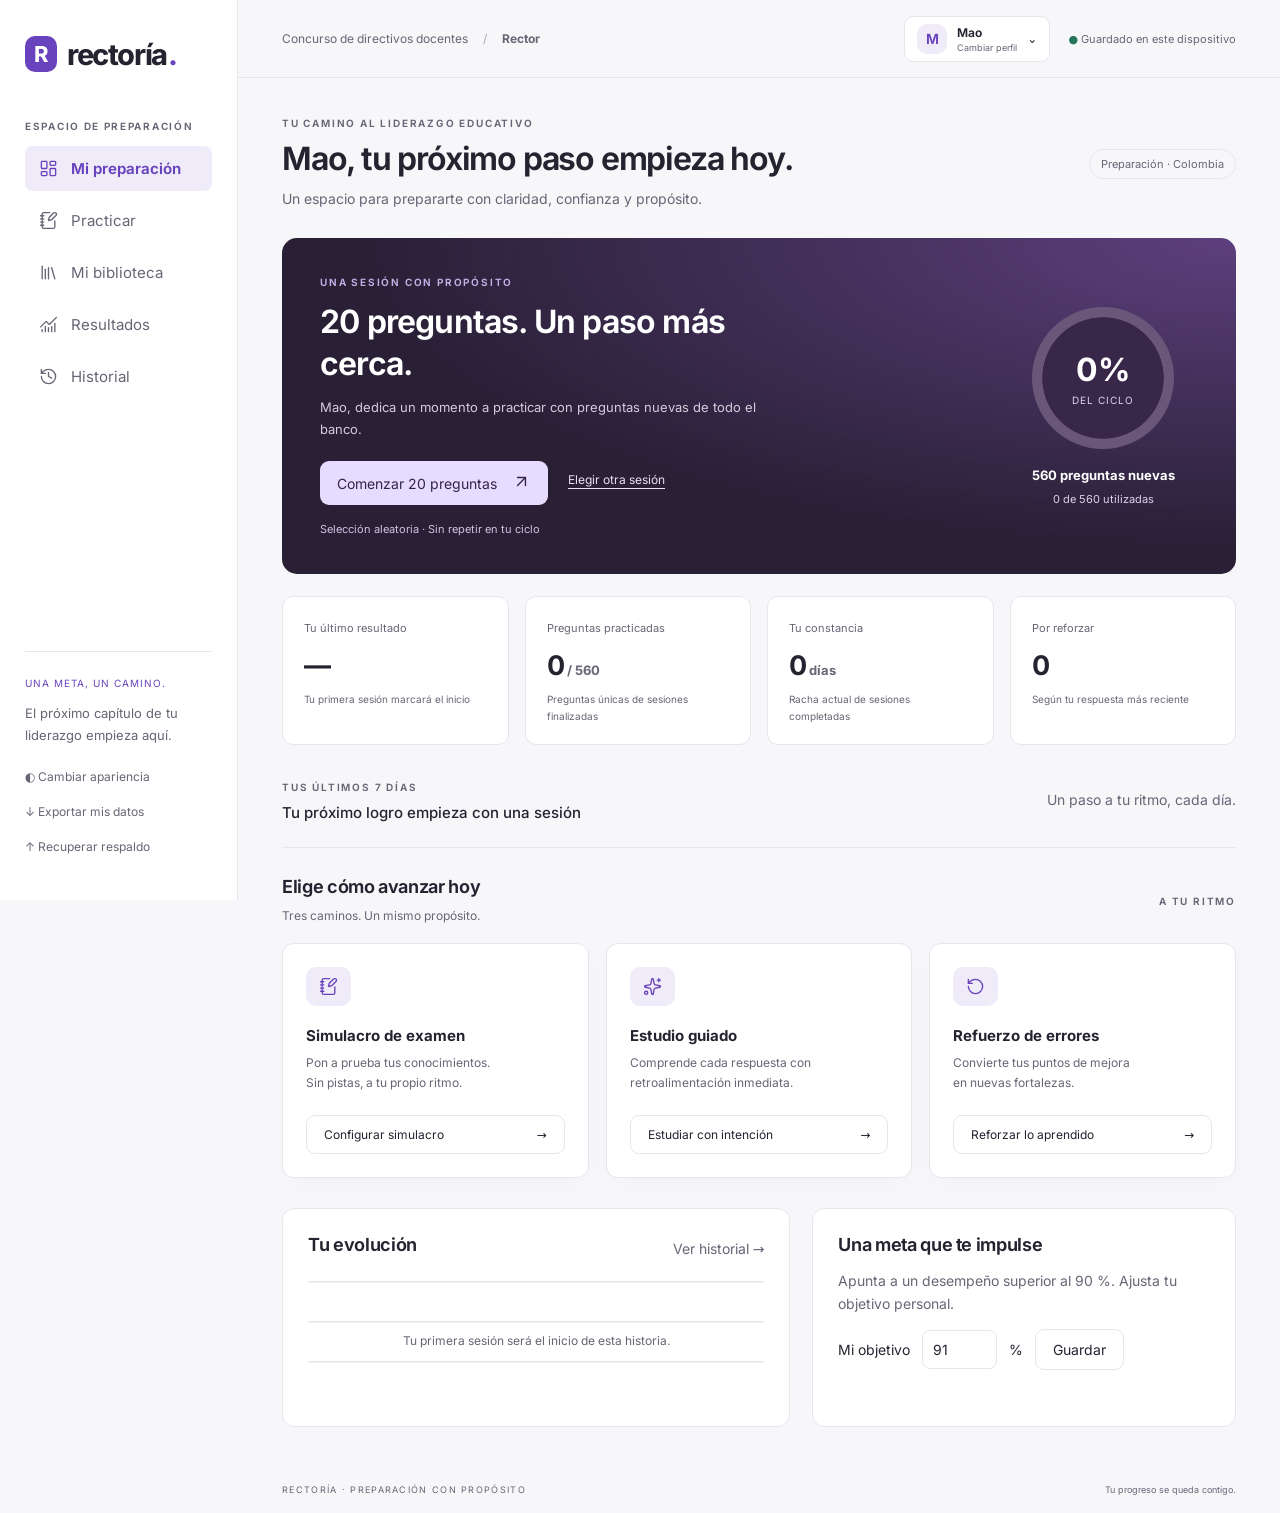
==== commit cf6825e7: "Refresh study experience with personalized dashboard and focused practice" ====
--- a/rectoria-vscode.html
+++ b/rectoria-vscode.html
@@ -13,6 +13,8 @@
 @media(max-width:720px){.sidebar{height:calc(70px + env(safe-area-inset-bottom));padding-bottom:env(safe-area-inset-bottom);background:color-mix(in srgb,var(--surface) 96%,transparent);backdrop-filter:blur(14px);-webkit-backdrop-filter:blur(14px)}nav{height:70px}nav a{min-width:0;min-height:44px}nav a span{white-space:nowrap}.workspace{padding-bottom:calc(70px + env(safe-area-inset-bottom))}#toast{bottom:calc(85px + env(safe-area-inset-bottom))}}
 @media(max-width:720px){.topbar-right{gap:7px}.profile-picker{font-size:10px}.profile-picker select{padding:6px 20px 6px 6px;max-width:82px}.topbar{padding-left:12px;padding-right:12px}.topbar>span:first-child{overflow:hidden;text-overflow:ellipsis;white-space:nowrap}}
 @media(max-width:380px){main{padding-left:12px;padding-right:12px}.topbar{padding-left:12px;padding-right:12px}.hero{padding-left:16px;padding-right:16px}.hero h2{font-size:20px}.ring{width:76px;height:76px;min-width:76px}.ring strong{font-size:20px}.grid-numbers{grid-template-columns:repeat(6,1fr)}nav a span{font-size:8px}.stat{padding:14px 12px}}
+.hero{background:radial-gradient(ellipse at 100% 0%,#5d3f7d 0,transparent 65%),#292036;padding:38px;min-height:285px}.hero h2{font-size:32px;max-width:470px}.hero-copy{max-width:600px}.hero .row{gap:20px}.hero-secondary{color:#e8dff5;font-size:12px;text-decoration:underline;text-underline-offset:4px}.hero-footnote{margin-top:17px;font-size:11px;color:#d1c1e1}.cycle-progress{min-width:190px;display:flex;align-items:center;flex-direction:column;gap:9px}.cycle-progress>strong{font-size:13px}.cycle-progress>small{font-size:11px;color:#ddd0ea}.cycle-ring{width:142px;height:142px;display:flex;flex-direction:column;align-items:center;justify-content:center;border-radius:50%;background:radial-gradient(closest-side,#382748 85%,transparent 86%),conic-gradient(#c4a6ef var(--progress),#695679 0);gap:5px;margin-bottom:9px}.cycle-ring strong{font-size:32px}.cycle-ring span{font-size:10px;letter-spacing:1px;color:#dfd2ed}.stat em{font-size:13px;font-style:normal;letter-spacing:0;color:var(--muted)}.weekly-strip{display:flex;justify-content:space-between;align-items:center;gap:20px;border-bottom:1px solid var(--line);padding:0 0 25px;margin-bottom:28px}.weekly-strip h3{margin:9px 0 0;font-weight:500}.achievement-list{display:flex;gap:8px;flex-wrap:wrap;justify-content:flex-end}.achievement{background:var(--lavender);color:var(--purple);padding:9px 12px;border-radius:20px;font-size:11px}.profile-trigger{display:flex;align-items:center;gap:10px;padding:6px 12px;background:var(--surface);min-height:46px}.avatar{width:44px;height:44px;display:grid;place-items:center;border-radius:14px;background:var(--lavender);color:var(--purple);font-size:20px;font-weight:650}.avatar.small{width:30px;height:30px;font-size:14px;border-radius:10px}.profile-trigger>span:nth-child(2){text-align:left;font-size:12px;font-weight:650}.profile-trigger small{display:block;font-size:9px;font-weight:400;color:var(--muted);margin-top:2px}.accessible-picker{position:absolute;width:1px;height:1px;clip-path:inset(50%);overflow:hidden}.profile-dialog{background:var(--surface);color:var(--text);border:1px solid var(--line);border-radius:22px;width:min(490px,calc(100% - 30px));padding:28px;box-shadow:0 30px 100px #0004}.profile-dialog::backdrop{background:#19132488;backdrop-filter:blur(6px)}.profile-dialog h2{font-size:25px;margin-top:20px}.profile-options{display:grid;gap:12px;margin-top:25px}.person-card{display:flex;align-items:center;gap:15px;text-align:left;padding:18px}.person-card>span:nth-child(2){flex:1}.person-card strong{font-size:17px}.person-card small{display:block;color:var(--muted);font-size:11px;line-height:1.6;margin-top:5px}.person-card.is-active{border-color:var(--purple);background:var(--lavender)}.fine{font-size:11px;line-height:1.8}.result-summary{background:var(--lavender);border:1px solid var(--line);padding:30px;border-radius:16px;margin-bottom:25px}.result-summary h2{font-size:26px;margin-top:12px}.result-summary p{font-size:15px}.result-summary small{font-size:11px;color:var(--muted)}.result-facts{gap:12px;margin:20px 0}.result-facts span{background:var(--surface);padding:8px 12px;border-radius:7px;font-size:12px}.goal-met{border-color:var(--green)}.feedback{border-radius:10px}.feedback h3{margin-top:20px}.feedback details{padding:12px 0;border-top:1px solid var(--line)}.feedback button{margin-top:14px}.journey-panel{min-width:0}.journey-toggle{padding:17px;border:1px solid var(--line);border-radius:10px;background:var(--surface);color:var(--purple);cursor:pointer;font-weight:600;list-style:revert;font-size:13px}.journey-panel>aside{margin-top:14px}.focus-study .question-layout{grid-template-columns:minmax(0,1fr);max-width:940px;margin-left:auto;margin-right:auto}.focus-study .question-layout>article{padding:32px}.focus-study .premise{position:relative;top:auto;max-height:32vh;border-left:3px solid var(--purple)}.focus-study .heading h1{font-size:25px}.focus-study .goal-small{display:none}.focus-study .question-text{font-size:19px;font-weight:550}.focus-study .options{gap:15px}.option{padding:17px}.tabs{flex-wrap:wrap}.tabs [aria-pressed=true]{background:var(--lavender);color:var(--purple);border-color:var(--purple)}.unseen-item{padding:18px 0;border-bottom:1px solid var(--line);line-height:1.8}.unseen-item summary{cursor:pointer;font-weight:500}.unseen-item p{white-space:pre-wrap}.focus-study .grid-numbers{grid-template-columns:repeat(10,1fr)}@media(max-width:1000px){.hero{gap:20px}.hero h2{font-size:27px}.cycle-progress{min-width:150px}.weekly-strip{align-items:flex-start;flex-direction:column}.achievement-list{justify-content:flex-start}}
+@media(max-width:720px){.topbar{height:74px;gap:10px}.topbar>span:first-child{font-size:10px;max-width:105px;white-space:normal;line-height:1.5}.topbar .slash,.topbar b{display:none}.topbar-right{margin-left:auto}.topbar .local-badge{display:none}.profile-trigger{padding:6px 9px;gap:7px}.mobile-settings summary{white-space:nowrap;min-height:42px;display:flex;align-items:center}.hero{padding:26px;flex-direction:column;align-items:stretch;gap:25px}.hero h2{font-size:27px;line-height:1.2}.hero p{font-size:13px}.hero .row{flex-direction:column;align-items:stretch;gap:15px}.hero button{justify-content:space-between;min-height:50px}.hero-secondary{text-align:center}.cycle-progress{flex-direction:row;flex-wrap:wrap;align-items:center;justify-content:flex-start;border-top:1px solid #8f79a4;padding-top:20px;gap:8px 14px;min-width:0}.cycle-ring{width:68px;height:68px;margin:0;float:left}.cycle-ring strong{font-size:20px}.cycle-ring span{font-size:7px}.cycle-progress>strong{font-size:12px}.cycle-progress>small{margin-left:82px;margin-top:-21px}.weekly-strip{gap:14px}.focus-study .question-layout>article{padding:20px}.focus-study .question-text{font-size:17px}.focus-study .grid-numbers{grid-template-columns:repeat(6,1fr)}.focus-study .premise{padding:16px;font-size:14px}.focus-study .option{padding:14px;gap:8px;font-size:15px}.focus-study .heading{margin-bottom:20px}.result-summary{padding:23px}.result-summary h2{font-size:23px}.profile-dialog{padding:22px}.person-card{padding:15px}.topbar{position:relative;z-index:4}.heading h1{font-size:28px}.mobile-settings-content{top:70px}.grid-numbers button{min-height:40px}}@media(prefers-reduced-motion:no-preference){.goal-met{animation:goal-glow .7s ease-out}@keyframes goal-glow{from{box-shadow:0 0 0 6px #26765b30}to{box-shadow:0 0 0 0 transparent}}}
 </style>
 </head>
 <body>
@@ -10378,7 +10380,8 @@
   function results(id) { const a=id ? state.attempts.find(v=>v.id===id) : state.attempts.at(-1); app.innerHTML=heading('El resultado es un punto de partida.', 'Identifica tus fortalezas y elige dónde enfocar tu siguiente sesión.'); if(!a){app.innerHTML+='<div class="panel empty"><strong>Aún no hay resultados.</strong>Completa una sesión para ver tu análisis.</div>';return;} app.innerHTML+=`<div class="stats">${stat('Resultado',a.result.percent.toFixed(1)+'%','Aciertos / total de preguntas')}${stat('Aciertos',a.result.correct,`De ${a.result.total} preguntas`)}${stat('Sin responder',a.result.total-a.result.answered,'Incluidas en el denominador')}${stat('Meta actual',state.goal+'%',a.result.percent>=state.goal?'Meta alcanzada':'Sigue construyendo tu progreso')}</div><div class="panel"><h2>Desempeño por competencia</h2>${Object.entries(a.result.competencies).map(([name,c])=>`<div><div class="row spread"><span>${esc(name)}</span><strong>${c.correct}/${c.total} · ${Math.round(c.correct/c.total*100)}%</strong></div><div class="bar"><i style="width:${c.correct/c.total*100}%"></i></div></div>`).join('')}</div><div class="row" style="margin:20px 0"><button data-action="export-result" data-id="${a.id}">↓ Exportar resultado JSON</button><button data-mode="reinforce">Reforzar errores →</button></div><section class="panel"><h2>Revisión de errores y pendientes</h2>${a.ids.filter(id=>a.answers[id]!==get(id)?.correct).map(id=>{const q=get(id);return q?`<article class="review-item"><b>Pregunta ${q.id} · ${esc(q.competency)}</b><p>${esc(q.text)}</p><p>Tu respuesta: ${a.answers[id]===undefined?'Sin responder':'ABC'[a.answers[id]]} · Clave: ${'ABC'[q.correct]}</p>${feedback(q,a.answers[id])}<button data-mark="${q.id}">${state.marks.includes(q.id)?'★ Marcada':'☆ Marcar'}</button></article>`:'';}).join('')||'<p class="positive">Todas las respuestas fueron correctas.</p>'}</section>`; }
   function history() { app.innerHTML=heading('Tu constancia deja huella.', 'Cada sesión cuenta una parte de tu evolución.')+`<section class="panel"><h2>Evolución de tus resultados</h2>${evolution()}</section><section class="panel" style="margin-top:24px"><h2>Historial de sesiones</h2>${state.attempts.length ? [...state.attempts].reverse().map(a=>`<div class="history-row"><div><b>${a.mode==='exam'?'Simulacro':a.mode==='study'?'Estudio guiado':'Refuerzo'}</b><p class="muted">${esc(new Date(a.finished).toLocaleString('es-CO'))} · ${a.ids.length} preguntas</p></div><strong>${a.result.percent.toFixed(1)}%</strong><button data-result="${a.id}">Revisar →</button></div>`).join(''):'<div class="empty">Tus sesiones completadas aparecerán aquí.</div>'}</section>`; }
   function library() {
-    const list=libraryTab==='marks'?state.marks:errors();
+    const frequency=id=>state.attempts.filter(a=>a.ids.includes(id)&&a.answers[id]!==undefined&&a.answers[id]!==get(id)?.correct).length;
+    const list=libraryTab==='marks'?state.marks:errors().sort((a,b)=>frequency(b)-frequency(a));
     const incidents=questions().filter(q=>q.incident).map(q=>`<p>Ítem ${q.id}: ${esc(q.incident)}</p>`).join('');
     app.innerHTML=heading('Lo importante, siempre a mano.', 'Tu material original y una biblioteca de repaso personal.')+`<section class="panel"><div class="row spread"><div><h2>Banco académico</h2><p class="muted">${ready()?`${bank.questions.length} ítems validados estructuralmente`:'Pendiente de los documentos originales'} · ${esc(bank.source||'Sin fuente incorporada')}</p></div><label class="file-label import-button">↑ Importar banco JSON<input id="bank-import" type="file" accept=".json,application/json"></label></div><p class="muted">Las claves se cotejan con el solucionario. Las referencias legales se reproducen del material; su vigencia requiere comprobación externa. Este simulacro no contiene preguntas oficiales ni predice una calificación CNSC.</p>${audit.length?`<ul class="audit-list">${audit.map(e=>`<li>${esc(e)}</li>`).join('')}</ul>`:''}${incidents?'<h3>Incidencias del material</h3>'+incidents:''}</section><div class="tabs"><button data-tab="marks" aria-pressed="${libraryTab==='marks'}">Marcadas · ${state.marks.length}</button><button data-tab="errors" aria-pressed="${libraryTab==='errors'}">Errores pendientes · ${errors().length}</button></div><section class="panel">${list.length?list.map(id=>{const q=get(id);return q?`<article class="review-item"><b>Pregunta ${q.id} · ${esc(q.competency)}</b><p>${esc(q.text)}</p><details><summary>Ver alternativas y explicación</summary>${q.options.map((o,i)=>`<p>${'ABC'[i]}. ${esc(o)}</p>`).join('')}${feedback(q,undefined)}</details><button data-mark="${q.id}">${state.marks.includes(q.id)?'★ Quitar marca':'☆ Marcar'}</button></article>`:'';}).join(''):'<div class="empty"><strong>Un espacio para lo que quieres repasar.</strong>Las preguntas que marques o necesites reforzar aparecerán aquí.</div>'}</section>${notice()}`;
   }
@@ -10478,5 +10481,63 @@
   const observer=new MutationObserver(()=>{observer.disconnect();try{enhance();}catch{}observer.observe(document.getElementById('app'),{childList:true});});
   enhance();observer.observe(document.getElementById('app'),{childList:true});
 })();
+
+/* Presentación personalizada; los datos académicos y la persistencia siguen en app.js. */
+(() => {
+ const app=document.getElementById('app');
+ const escape=s=>String(s??'').replace(/[&<>"']/g,c=>({'&':'&amp;','<':'&lt;','>':'&gt;','"':'&quot;',"'":'&#39;'}[c]));
+ const state=()=>window.RECTORIA_ACTIVE_STATE;
+ const active=()=>document.getElementById('profile-select')?.value||'Mao';
+ const stats=s=>{
+   const used=new Set(s.cycleUsed||s.attempts.filter(a=>a.mode!=='reinforce').flatMap(a=>a.ids));
+   const practiced=new Set(s.attempts.flatMap(a=>a.ids));
+   const latest=new Map();s.attempts.forEach(a=>a.ids.forEach(id=>latest.set(id,a.answers[id]===window.RECTORIA_BANK.questions.find(q=>q.id===id)?.correct)));
+   const days=new Set(s.attempts.map(a=>new Date(a.finished).toLocaleDateString('en-CA')));
+   let streak=0;const cursor=new Date();if(!days.has(cursor.toLocaleDateString('en-CA')))cursor.setDate(cursor.getDate()-1);
+   while(days.has(cursor.toLocaleDateString('en-CA'))){streak++;cursor.setDate(cursor.getDate()-1);}
+   return {used,practiced,streak,errors:[...latest.values()].filter(v=>!v).length};
+ };
+ function profileDialog(){
+   let saved={};try{saved=JSON.parse(localStorage.getItem('rectoria.v1'))?.profiles||{};}catch{}
+   const dialog=document.createElement('dialog');dialog.className='profile-dialog';
+   dialog.innerHTML=`<form method="dialog"><div class="row spread"><div class="overline">TU ESPACIO PERSONAL</div><button aria-label="Cerrar selector de perfil">✕</button></div><h2>¿Quién va a estudiar hoy?</h2><p class="muted">Elige tu perfil para continuar tu propio camino.</p></form><div class="profile-options">${['Mao','Nata'].map(name=>{const p=saved[name]||(active()===name?state():{attempts:[]});const last=p.attempts.at(-1);return `<button data-person="${name}" class="person-card ${name===active()?'is-active':''}"><span class="avatar">${name[0]}</span><span><strong>${name}</strong><small>${p.attempts.length} sesiones · Último resultado: ${last?last.result.percent.toFixed(1)+'%':'por comenzar'}</small></span><span>${name===active()?'✓':'→'}</span></button>`;}).join('')}</div><p class="muted fine">Los perfiles se guardan en este navegador. Puedes exportar un respaldo desde Ajustes.</p>`;
+   document.body.append(dialog);dialog.addEventListener('close',()=>dialog.remove());dialog.addEventListener('click',e=>{const button=e.target.closest('[data-person]');if(!button)return;const picker=document.getElementById('profile-select');picker.value=button.dataset.person;picker.dispatchEvent(new Event('change',{bubbles:true}));dialog.close();});dialog.showModal();
+ }
+ function enhance(){
+   const s=state();if(!s)return;const name=active(),info=stats(s),total=window.RECTORIA_BANK.questions.length;
+   const page=(location.hash.slice(1)||'inicio').split('/')[0];
+   document.body.classList.toggle('focus-study',page==='examen');
+   const picker=document.querySelector('.profile-picker');if(picker&&!picker.parentElement.querySelector('.profile-trigger')){picker.classList.add('accessible-picker');const button=document.createElement('button');button.className='profile-trigger';button.innerHTML=`<span class="avatar small">${name[0]}</span><span>${name}<small>Cambiar perfil</small></span><span>⌄</span>`;button.setAttribute('aria-label',`Perfil ${name}. Cambiar perfil`);button.onclick=profileDialog;picker.before(button);}
+   if(page==='inicio'){
+     const title=app.querySelector('h1');title.textContent=`${name}, tu próximo paso empieza hoy.`;
+     const hero=app.querySelector('.hero');
+     const last=s.attempts.at(-1),remaining=total-info.used.size,progress=Math.round(info.used.size/total*100);
+     hero.innerHTML=`<div class="hero-copy"><div class="overline">${s.session?'TU SESIÓN TE ESTÁ ESPERANDO':'UNA SESIÓN CON PROPÓSITO'}</div><h2>${s.session?'Retoma donde lo dejaste.':'20 preguntas. Un paso más cerca.'}</h2><p>${s.session?`Tus respuestas están guardadas. Continúa la pregunta ${s.session.cursor+1} de ${s.session.ids.length}.`:`${name}, dedica un momento a practicar con preguntas nuevas de todo el banco.`}</p><div class="row"><button class="daily-start">${s.session?'Continuar mi sesión':'Comenzar 20 preguntas'} <span>→</span></button><a href="#practicar" class="hero-secondary">Elegir otra sesión</a></div><div class="hero-footnote">${s.session?'Sesión recuperable en este navegador':'Selección aleatoria · Sin repetir en tu ciclo'}</div></div><div class="cycle-progress"><div class="cycle-ring" style="--progress:${progress}%"><strong>${progress}%</strong><span>DEL CICLO</span></div><strong>${remaining} preguntas nuevas</strong><small>${info.used.size} de ${total} utilizadas</small></div>`;
+     hero.querySelector('.daily-start').onclick=()=>{if(s.session){location.hash='examen';return;}const quick=app.querySelector('[data-mode="exam"]');quick.click();setTimeout(()=>{const count=document.getElementById('count');if(count){count.value='20';document.getElementById('start-form').requestSubmit();}},0);};
+     const cards=app.querySelectorAll('.stat');
+     cards[0].innerHTML=`<span class="label">Tu último resultado</span><strong>${last?last.result.percent.toFixed(1)+'%':'—'}</strong><small>${last?(last.result.percent>=s.goal?'Meta alcanzada':`A ${Math.max(0,s.goal-last.result.percent).toFixed(1)} puntos de tu meta`):'Tu primera sesión marcará el inicio'}</small>`;
+     cards[1].innerHTML=`<span class="label">Preguntas practicadas</span><strong>${info.practiced.size}<em> / ${total}</em></strong><small>Preguntas únicas de sesiones finalizadas</small>`;
+     cards[2].innerHTML=`<span class="label">Tu constancia</span><strong>${info.streak}<em> ${info.streak===1?'día':'días'}</em></strong><small>Racha actual de sesiones completadas</small>`;
+     const week=s.attempts.filter(a=>a.finished>=Date.now()-7*86400000);const achievements=[];if(s.attempts.length)achievements.push('Primer paso completado');if(s.attempts.some(a=>a.result.percent>=s.goal))achievements.push('Meta personal alcanzada');if(info.practiced.size>=total)achievements.push('Banco completo recorrido');
+     const weekly=document.createElement('section');weekly.className='weekly-strip';weekly.innerHTML=`<div><span class="overline">TUS ÚLTIMOS 7 DÍAS</span><h3>${week.length?`${week.length} sesiones · ${week.reduce((n,a)=>n+a.result.answered,0)} respuestas`:'Tu próximo logro empieza con una sesión'}</h3></div><div class="achievement-list">${achievements.length?achievements.map(a=>`<span class="achievement">✧ ${a}</span>`).join(''):'<span class="muted">Un paso a tu ritmo, cada día.</span>'}</div>`;app.querySelector('.stats').after(weekly);
+   }
+   if(page==='examen'){
+     const aside=app.querySelector('.question-layout>aside');
+     if(aside&&!aside.parentElement.querySelector('.journey-toggle')){
+       const wrapper=document.createElement('details');wrapper.className='journey-panel';const summary=document.createElement('summary');summary.className='journey-toggle';summary.textContent='Ver recorrido y finalizar sesión';aside.before(wrapper);wrapper.append(summary,aside);
+     }
+     const subtitle=app.querySelector('.heading p');if(subtitle)subtitle.textContent='Tu sesión se guarda automáticamente · Responde a tu ritmo';
+   }
+   app.querySelectorAll('.feedback').forEach(el=>{if(el.dataset.organized)return;el.dataset.organized='1';const p=el.querySelector('p');if(p){const h=document.createElement('h3');h.textContent='Por qué esta es la respuesta';p.before(h);}const parent=el.closest('.question-layout');if(parent){const q=s.session?.ids[s.session.cursor];if(q&&!s.marks.includes(q)&&!el.querySelector('[data-mark]')){const button=document.createElement('button');button.dataset.mark=q;button.textContent='☆ Añadir a mi repaso';el.append(button);}}});
+   if(page==='resultados'){
+     const id=location.hash.split('/')[1],a=id?s.attempts.find(a=>a.id===id):s.attempts.at(-1);if(a){const previous=s.attempts[s.attempts.indexOf(a)-1],met=a.result.percent>=s.goal;const summary=document.createElement('section');summary.className='result-summary '+(met?'goal-met':'');summary.innerHTML=`<div class="overline">${met?'UN LOGRO QUE CUENTA':'CADA SESIÓN TE ENSEÑA ALGO'}</div><h2>${name}, obtuviste ${a.result.correct} de ${a.result.total} aciertos.</h2><p>${met?`Alcanzaste tu meta del ${s.goal} %.`:`Tu siguiente paso: revisar ${a.result.total-a.result.correct} errores o pendientes.`}</p><div class="row result-facts"><span>${a.result.answered-a.result.correct} errores</span><span>${a.result.total-a.result.answered} pendientes</span><span>${Math.max(0,Math.floor((a.finished-a.started)/60000))} min de sesión</span><span>${previous?`${(a.result.percent-previous.result.percent).toFixed(1)} puntos frente al intento anterior`:'Tu primer punto de referencia'}</span></div><small>La comparación es orientativa: las preguntas y extensiones pueden ser diferentes.</small>`;app.querySelector('.heading').after(summary);}
+   }
+   if(page==='biblioteca'){
+     const tabs=app.querySelector('.tabs');if(tabs&&!tabs.querySelector('[data-unseen]')){const unseen=window.RECTORIA_BANK.questions.filter(q=>!info.practiced.has(q.id)&&!s.session?.ids.includes(q.id));const button=document.createElement('button');button.dataset.unseen='1';button.textContent=`Sin practicar · ${unseen.length}`;tabs.append(button);button.onclick=()=>{tabs.querySelectorAll('button').forEach(b=>b.setAttribute('aria-pressed',String(b===button)));const panel=tabs.nextElementSibling;panel.innerHTML=`<h2>Tu próximo descubrimiento</h2><p class="muted">${unseen.length} preguntas aún no están en tus sesiones completadas ni en tu sesión actual. La vista previa no las consume del ciclo.</p><button data-mode="exam" class="primary">Practicar preguntas nuevas →</button>`;for(const q of unseen){const item=document.createElement('details');item.className='unseen-item';item.innerHTML=`<summary>Pregunta ${q.id} · Ver enunciado</summary><p>${escape(q.text)}</p>`;panel.append(item);}};}
+   }
+ }
+ const observer=new MutationObserver(()=>{observer.disconnect();enhance();observer.observe(app,{childList:true});});
+ enhance();observer.observe(app,{childList:true});
+})();
 </script>
 </body></html>
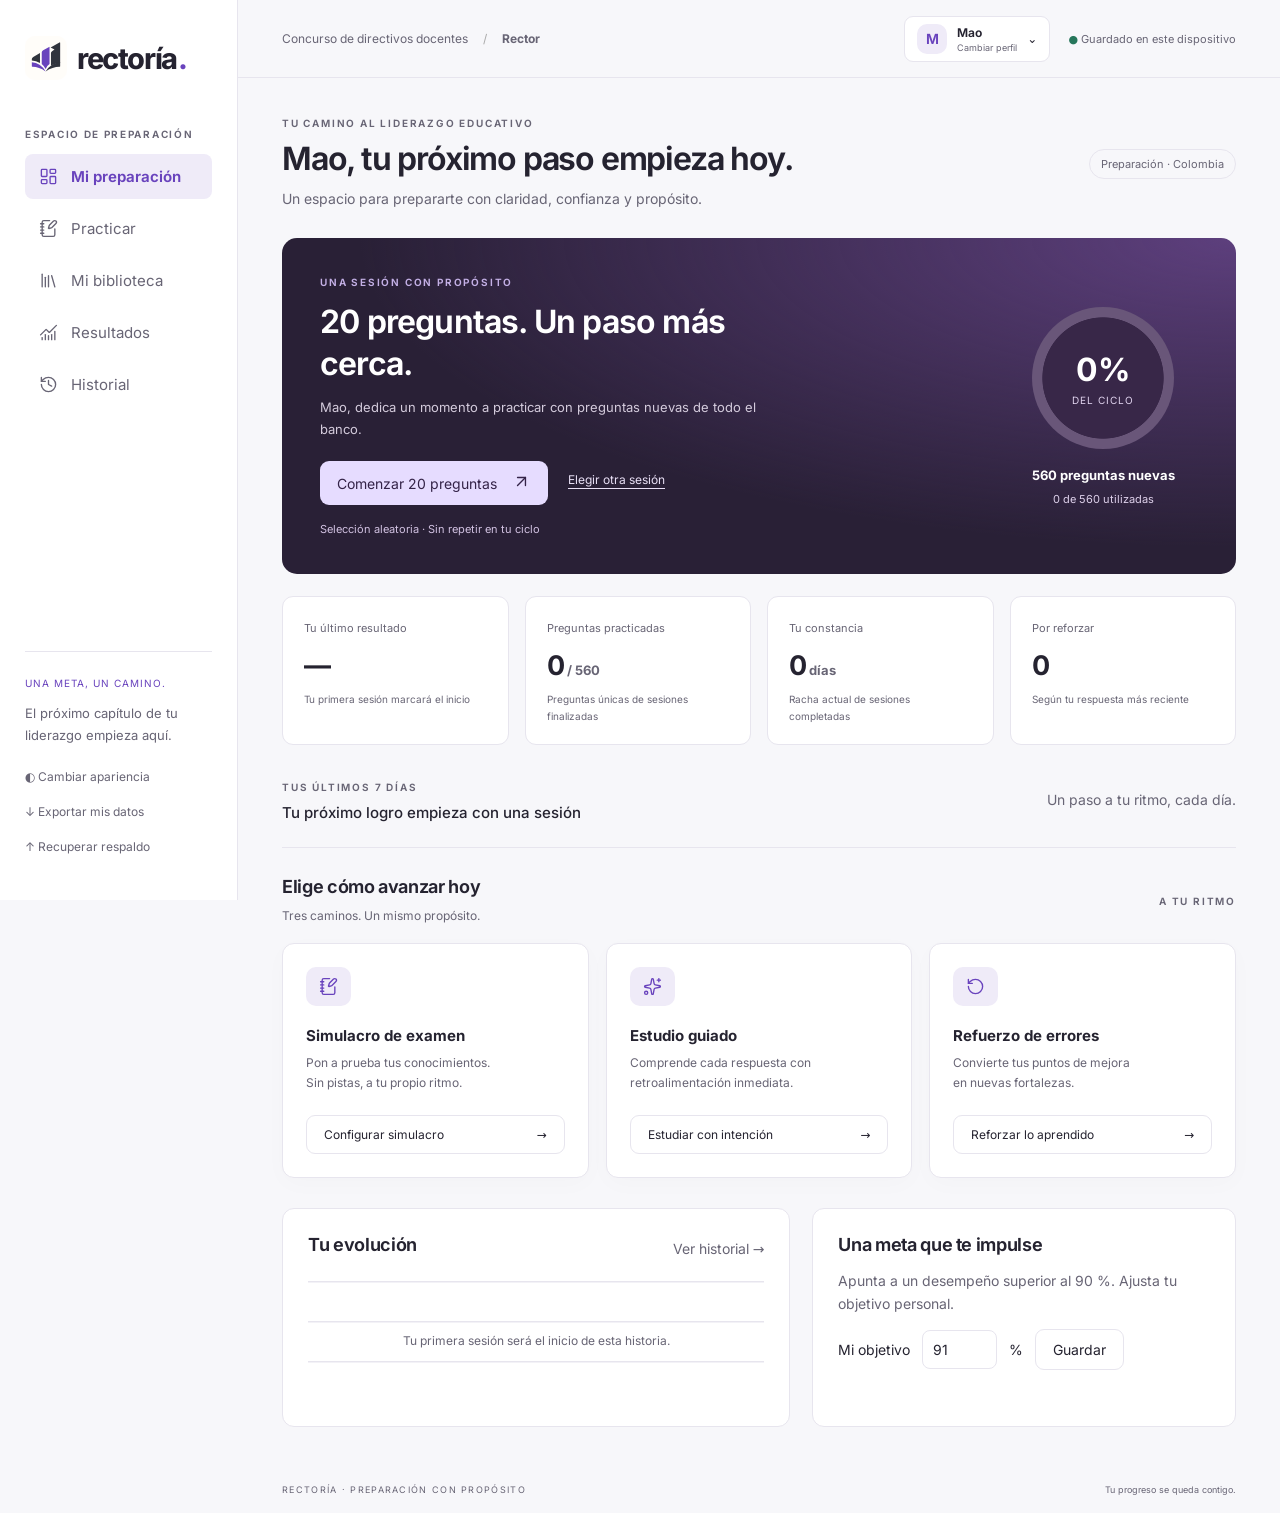
==== commit ca370c0c: "Apply ascending progress logo across app and home screen icons" ====
--- a/rectoria-vscode.html
+++ b/rectoria-vscode.html
@@ -15,8 +15,9 @@
 @media(max-width:380px){main{padding-left:12px;padding-right:12px}.topbar{padding-left:12px;padding-right:12px}.hero{padding-left:16px;padding-right:16px}.hero h2{font-size:20px}.ring{width:76px;height:76px;min-width:76px}.ring strong{font-size:20px}.grid-numbers{grid-template-columns:repeat(6,1fr)}nav a span{font-size:8px}.stat{padding:14px 12px}}
 .hero{background:radial-gradient(ellipse at 100% 0%,#5d3f7d 0,transparent 65%),#292036;padding:38px;min-height:285px}.hero h2{font-size:32px;max-width:470px}.hero-copy{max-width:600px}.hero .row{gap:20px}.hero-secondary{color:#e8dff5;font-size:12px;text-decoration:underline;text-underline-offset:4px}.hero-footnote{margin-top:17px;font-size:11px;color:#d1c1e1}.cycle-progress{min-width:190px;display:flex;align-items:center;flex-direction:column;gap:9px}.cycle-progress>strong{font-size:13px}.cycle-progress>small{font-size:11px;color:#ddd0ea}.cycle-ring{width:142px;height:142px;display:flex;flex-direction:column;align-items:center;justify-content:center;border-radius:50%;background:radial-gradient(closest-side,#382748 85%,transparent 86%),conic-gradient(#c4a6ef var(--progress),#695679 0);gap:5px;margin-bottom:9px}.cycle-ring strong{font-size:32px}.cycle-ring span{font-size:10px;letter-spacing:1px;color:#dfd2ed}.stat em{font-size:13px;font-style:normal;letter-spacing:0;color:var(--muted)}.weekly-strip{display:flex;justify-content:space-between;align-items:center;gap:20px;border-bottom:1px solid var(--line);padding:0 0 25px;margin-bottom:28px}.weekly-strip h3{margin:9px 0 0;font-weight:500}.achievement-list{display:flex;gap:8px;flex-wrap:wrap;justify-content:flex-end}.achievement{background:var(--lavender);color:var(--purple);padding:9px 12px;border-radius:20px;font-size:11px}.profile-trigger{display:flex;align-items:center;gap:10px;padding:6px 12px;background:var(--surface);min-height:46px}.avatar{width:44px;height:44px;display:grid;place-items:center;border-radius:14px;background:var(--lavender);color:var(--purple);font-size:20px;font-weight:650}.avatar.small{width:30px;height:30px;font-size:14px;border-radius:10px}.profile-trigger>span:nth-child(2){text-align:left;font-size:12px;font-weight:650}.profile-trigger small{display:block;font-size:9px;font-weight:400;color:var(--muted);margin-top:2px}.accessible-picker{position:absolute;width:1px;height:1px;clip-path:inset(50%);overflow:hidden}.profile-dialog{background:var(--surface);color:var(--text);border:1px solid var(--line);border-radius:22px;width:min(490px,calc(100% - 30px));padding:28px;box-shadow:0 30px 100px #0004}.profile-dialog::backdrop{background:#19132488;backdrop-filter:blur(6px)}.profile-dialog h2{font-size:25px;margin-top:20px}.profile-options{display:grid;gap:12px;margin-top:25px}.person-card{display:flex;align-items:center;gap:15px;text-align:left;padding:18px}.person-card>span:nth-child(2){flex:1}.person-card strong{font-size:17px}.person-card small{display:block;color:var(--muted);font-size:11px;line-height:1.6;margin-top:5px}.person-card.is-active{border-color:var(--purple);background:var(--lavender)}.fine{font-size:11px;line-height:1.8}.result-summary{background:var(--lavender);border:1px solid var(--line);padding:30px;border-radius:16px;margin-bottom:25px}.result-summary h2{font-size:26px;margin-top:12px}.result-summary p{font-size:15px}.result-summary small{font-size:11px;color:var(--muted)}.result-facts{gap:12px;margin:20px 0}.result-facts span{background:var(--surface);padding:8px 12px;border-radius:7px;font-size:12px}.goal-met{border-color:var(--green)}.feedback{border-radius:10px}.feedback h3{margin-top:20px}.feedback details{padding:12px 0;border-top:1px solid var(--line)}.feedback button{margin-top:14px}.journey-panel{min-width:0}.journey-toggle{padding:17px;border:1px solid var(--line);border-radius:10px;background:var(--surface);color:var(--purple);cursor:pointer;font-weight:600;list-style:revert;font-size:13px}.journey-panel>aside{margin-top:14px}.focus-study .question-layout{grid-template-columns:minmax(0,1fr);max-width:940px;margin-left:auto;margin-right:auto}.focus-study .question-layout>article{padding:32px}.focus-study .premise{position:relative;top:auto;max-height:32vh;border-left:3px solid var(--purple)}.focus-study .heading h1{font-size:25px}.focus-study .goal-small{display:none}.focus-study .question-text{font-size:19px;font-weight:550}.focus-study .options{gap:15px}.option{padding:17px}.tabs{flex-wrap:wrap}.tabs [aria-pressed=true]{background:var(--lavender);color:var(--purple);border-color:var(--purple)}.unseen-item{padding:18px 0;border-bottom:1px solid var(--line);line-height:1.8}.unseen-item summary{cursor:pointer;font-weight:500}.unseen-item p{white-space:pre-wrap}.focus-study .grid-numbers{grid-template-columns:repeat(10,1fr)}@media(max-width:1000px){.hero{gap:20px}.hero h2{font-size:27px}.cycle-progress{min-width:150px}.weekly-strip{align-items:flex-start;flex-direction:column}.achievement-list{justify-content:flex-start}}
 @media(max-width:720px){.topbar{height:74px;gap:10px}.topbar>span:first-child{font-size:10px;max-width:105px;white-space:normal;line-height:1.5}.topbar .slash,.topbar b{display:none}.topbar-right{margin-left:auto}.topbar .local-badge{display:none}.profile-trigger{padding:6px 9px;gap:7px}.mobile-settings summary{white-space:nowrap;min-height:42px;display:flex;align-items:center}.hero{padding:26px;flex-direction:column;align-items:stretch;gap:25px}.hero h2{font-size:27px;line-height:1.2}.hero p{font-size:13px}.hero .row{flex-direction:column;align-items:stretch;gap:15px}.hero button{justify-content:space-between;min-height:50px}.hero-secondary{text-align:center}.cycle-progress{flex-direction:row;flex-wrap:wrap;align-items:center;justify-content:flex-start;border-top:1px solid #8f79a4;padding-top:20px;gap:8px 14px;min-width:0}.cycle-ring{width:68px;height:68px;margin:0;float:left}.cycle-ring strong{font-size:20px}.cycle-ring span{font-size:7px}.cycle-progress>strong{font-size:12px}.cycle-progress>small{margin-left:82px;margin-top:-21px}.weekly-strip{gap:14px}.focus-study .question-layout>article{padding:20px}.focus-study .question-text{font-size:17px}.focus-study .grid-numbers{grid-template-columns:repeat(6,1fr)}.focus-study .premise{padding:16px;font-size:14px}.focus-study .option{padding:14px;gap:8px;font-size:15px}.focus-study .heading{margin-bottom:20px}.result-summary{padding:23px}.result-summary h2{font-size:23px}.profile-dialog{padding:22px}.person-card{padding:15px}.topbar{position:relative;z-index:4}.heading h1{font-size:28px}.mobile-settings-content{top:70px}.grid-numbers button{min-height:40px}}@media(prefers-reduced-motion:no-preference){.goal-met{animation:goal-glow .7s ease-out}@keyframes goal-glow{from{box-shadow:0 0 0 6px #26765b30}to{box-shadow:0 0 0 0 transparent}}}
+.brand-icon{width:42px;height:44px;flex-shrink:0;background:#fffdf9 url('[data-uri]') center/34px 34px no-repeat;border-radius:10px;font-size:0;color:transparent}.topbar::before{content:"";display:none;width:32px;height:36px;flex-shrink:0;background:#fffdf9 url('[data-uri]') center/26px 26px no-repeat;border-radius:8px}@media(max-width:720px){.topbar::before{display:block}.topbar>span:first-child{max-width:75px}}@media(max-width:420px){.topbar>span:first-of-type{display:none}}
 </style>
-</head>
+<link rel="icon" href="[data-uri]"></head>
 <body>
 <aside class="sidebar"><a class="brand" href="#inicio"><span class="brand-icon">R</span> rectoría<span class="dot">.</span></a><div class="eyebrow">ESPACIO DE PREPARACIÓN</div><nav aria-label="Navegación principal"><a href="#inicio">◫ <span>Mi preparación</span></a><a href="#practicar">▤ <span>Practicar</span></a><a href="#biblioteca">▧ <span>Mi biblioteca</span></a><a href="#resultados">◷ <span>Resultados</span></a><a href="#historial">↗ <span>Historial</span></a></nav><div class="sidebar-bottom"><div class="goal-small">UNA META, UN CAMINO.<p>El próximo capítulo de tu<br>liderazgo empieza aquí.</p></div><button id="theme" class="quiet">◐ Cambiar apariencia</button><button id="export" class="quiet">↓ Exportar mis datos</button><label class="quiet file-label">↑ Recuperar respaldo<input id="restore" type="file" accept="application/json,.json"></label></div></aside>
 <div class="workspace"><header class="topbar"><span>Concurso de directivos docentes <span class="slash">/</span> <b>Rector</b></span><span class="local-badge">● Guardado en este dispositivo</span></header><main id="app" tabindex="-1"></main><footer>RECTORÍA · PREPARACIÓN CON PROPÓSITO <span>Tu progreso se queda contigo.</span></footer></div><div id="toast" role="status" aria-live="polite"></div>
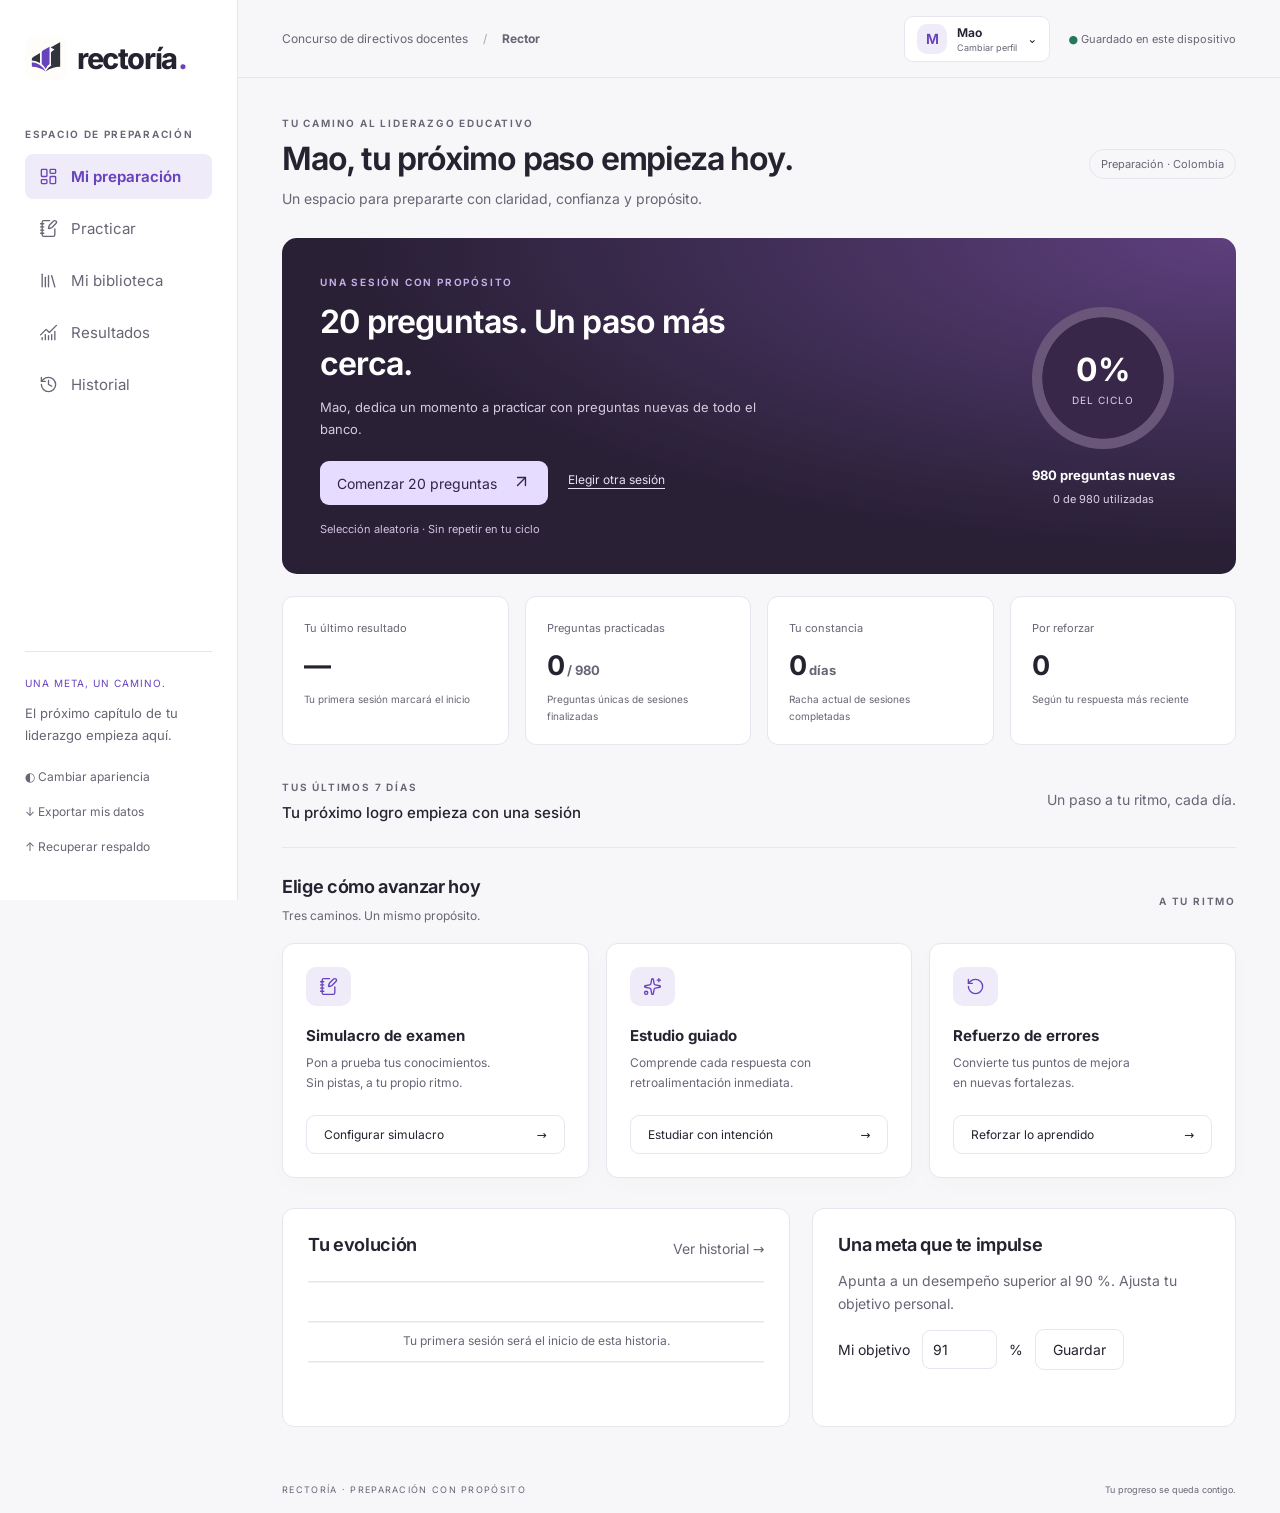
==== commit 5a7dcce5: "Add revised exams 5 to 7 for a randomized 980-question bank" ====
--- a/rectoria-vscode.html
+++ b/rectoria-vscode.html
@@ -23,10 +23,10 @@
 <div class="workspace"><header class="topbar"><span>Concurso de directivos docentes <span class="slash">/</span> <b>Rector</b></span><span class="local-badge">● Guardado en este dispositivo</span></header><main id="app" tabindex="-1"></main><footer>RECTORÍA · PREPARACIÓN CON PROPÓSITO <span>Tu progreso se queda contigo.</span></footer></div><div id="toast" role="status" aria-live="polite"></div>
 <script>window.RECTORIA_ICONS = {"layout-dashboard": [["rect", {"width": "7", "height": "9", "x": "3", "y": "3", "rx": "1"}], ["rect", {"width": "7", "height": "5", "x": "14", "y": "3", "rx": "1"}], ["rect", {"width": "7", "height": "9", "x": "14", "y": "12", "rx": "1"}], ["rect", {"width": "7", "height": "5", "x": "3", "y": "16", "rx": "1"}]], "notebook-pen": [["path", {"d": "M13.4 2H6a2 2 0 0 0-2 2v16a2 2 0 0 0 2 2h12a2 2 0 0 0 2-2v-7.4"}], ["path", {"d": "M2 6h4"}], ["path", {"d": "M2 10h4"}], ["path", {"d": "M2 14h4"}], ["path", {"d": "M2 18h4"}], ["path", {"d": "M21.378 5.626a1 1 0 1 0-3.004-3.004l-5.01 5.012a2 2 0 0 0-.506.854l-.837 2.87a.5.5 0 0 0 .62.62l2.87-.837a2 2 0 0 0 .854-.506z"}]], "library": [["path", {"d": "m16 6 4 14"}], ["path", {"d": "M12 6v14"}], ["path", {"d": "M8 8v12"}], ["path", {"d": "M4 4v16"}]], "chart-no-axes-combined": [["path", {"d": "M12 16v5"}], ["path", {"d": "M16 14.639V21"}], ["path", {"d": "M20 10.656V21"}], ["path", {"d": "m22 3-8.646 8.646a.5.5 0 0 1-.708 0L9.354 8.354a.5.5 0 0 0-.707 0L2 15"}], ["path", {"d": "M4 18.463V21"}], ["path", {"d": "M8 14.656V21"}]], "rotate-ccw-clock": [["path", {"d": "M3 12a9 9 0 1 0 9-9 9.75 9.75 0 0 0-6.74 2.74L3 8"}], ["path", {"d": "M3 3v5h5"}], ["path", {"d": "M12 7v5l4 2"}]], "sparkles": [["path", {"d": "M11.017 2.814a1 1 0 0 1 1.966 0l1.051 5.558a2 2 0 0 0 1.594 1.594l5.558 1.051a1 1 0 0 1 0 1.966l-5.558 1.051a2 2 0 0 0-1.594 1.594l-1.051 5.558a1 1 0 0 1-1.966 0l-1.051-5.558a2 2 0 0 0-1.594-1.594l-5.558-1.051a1 1 0 0 1 0-1.966l5.558-1.051a2 2 0 0 0 1.594-1.594z"}], ["path", {"d": "M20 2v4"}], ["path", {"d": "M22 4h-4"}], ["circle", {"cx": "4", "cy": "20", "r": "2"}]], "rotate-ccw": [["path", {"d": "M3 12a9 9 0 1 0 9-9 9.75 9.75 0 0 0-6.74 2.74L3 8"}], ["path", {"d": "M3 3v5h5"}]], "arrow-up-right": [["path", {"d": "M7 7h10v10"}], ["path", {"d": "M7 17 17 7"}]], "moon": [["path", {"d": "M20.985 12.486a9 9 0 1 1-9.473-9.472c.405-.022.617.46.402.803a6 6 0 0 0 8.268 8.268c.344-.215.825-.004.803.401"}]], "download": [["path", {"d": "M12 15V3"}], ["path", {"d": "M21 15v4a2 2 0 0 1-2 2H5a2 2 0 0 1-2-2v-4"}], ["path", {"d": "m7 10 5 5 5-5"}]], "upload": [["path", {"d": "M12 3v12"}], ["path", {"d": "m17 8-5-5-5 5"}], ["path", {"d": "M21 15v4a2 2 0 0 1-2 2H5a2 2 0 0 1-2-2v-4"}]], "sun": [["circle", {"cx": "12", "cy": "12", "r": "4"}], ["path", {"d": "M12 2v2"}], ["path", {"d": "M12 20v2"}], ["path", {"d": "m4.93 4.93 1.41 1.41"}], ["path", {"d": "m17.66 17.66 1.41 1.41"}], ["path", {"d": "M2 12h2"}], ["path", {"d": "M20 12h2"}], ["path", {"d": "m6.34 17.66-1.41 1.41"}], ["path", {"d": "m19.07 4.93-1.41 1.41"}]]};
 </script><script>window.RECTORIA_BANK = {
-  "version": 2,
-  "source": "Simulacros 1, 2, 3 y 4 · cuadernillos y solucionarios originales",
+  "version": 3,
+  "source": "Simulacros 1–7 · cuadernillos y solucionarios originales; 5–7 en revisión",
   "verified": true,
-  "verification": "560 claves y enunciados cotejados con sus documentos; sin duplicados integrales. Vigencia normativa no verificada.",
+  "verification": "980 ítems cotejados con los solucionarios. Ediciones 5–7 en borrador; sin certificación de vigencia normativa.",
   "sources": [
     {
       "name": "Simulacro_Rector_2026_140_Preguntas.pdf",
@@ -59,6 +59,30 @@
     {
       "name": "Simulacro_Rector_4_Solucionario_140.pdf",
       "sha256": "05b696c8996e330c859b2290a7efb5c7a72041f29bf45641e217408a2d8fd4e8"
+    },
+    {
+      "name": "Simulacro_Rector_5_140_Preguntas_REVISION.pdf",
+      "sha256": "8f4fd3683378e1971a0bb421403971b113e58bb05f14ea35dd1ac7d8ece7ac64"
+    },
+    {
+      "name": "Simulacro_Rector_5_Solucionario_140_REVISION.pdf",
+      "sha256": "0a69f8207c8f562b4bbf493f6c5f0e983846d78936d5cc53c9860f3fc254b5d3"
+    },
+    {
+      "name": "Simulacro_Rector_6_140_Preguntas_REVISION.pdf",
+      "sha256": "065a4cbd7171542957f6cc8d9d622fb4fa31e394279933f9ab94620eafb919e7"
+    },
+    {
+      "name": "Simulacro_Rector_6_Solucionario_140_REVISION.pdf",
+      "sha256": "b69c7263a88a3cd9917ff00a059ad170e59c2ec830751350e8b7ff70b4a65cf8"
+    },
+    {
+      "name": "Simulacro_Rector_7_140_Preguntas_REVISION.pdf",
+      "sha256": "a89c68d04617745610c171595b0b4af6eae1adc711f1e65b73655548b2d59380"
+    },
+    {
+      "name": "Simulacro_Rector_7_Solucionario_140_REVISION.pdf",
+      "sha256": "9d33587b9dc0dc0f6757068cd7542b966f2b8eb1c67b7e9e7bfed410684f28c1"
     }
   ],
   "situations": [
@@ -1021,6 +1045,816 @@
       "title": "Contraseña compartida",
       "text": "Varios funcionarios utilizan la misma cuenta administrativa para modificar matrículas y las auditorías no identifican autores. La cuenta compartida se usa desde varios computadores y se han modificado datos importantes sin identificación de responsables. Un incidente reciente exige reconstruir quién efectuó los cambios y con qué autorización. Los datos disponibles provienen de sistemas con permisos y propósitos diferentes. Una revisión inicial advierte que mejorar la rapidez del proceso podría incrementar riesgos de acceso, registro o interpretación de información sensible.",
       "competency": "Gestión integral (sin clasificación en el documento)"
+    },
+    {
+      "id": "S5-01",
+      "title": "Estudiante testigo pide anonimato",
+      "text": "Una adolescente informa reiteradas amenazas a un compañero y solicita evitar exposición de su identidad. Un coordinador propone confrontación conjunta para comprobar contradicciones.",
+      "competency": "Entrenamiento avanzado (clasificación interna del material)"
+    },
+    {
+      "id": "S5-02",
+      "title": "Cambios retrospectivos de rúbrica",
+      "text": "Tras una exposición oral, un profesor cambia el peso de los criterios porque la mayoría del curso obtuvo resultados altos. Se anuncia que la nueva rúbrica regirá para las calificaciones ya registradas.",
+      "competency": "Entrenamiento avanzado (clasificación interna del material)"
+    },
+    {
+      "id": "S5-03",
+      "title": "Regla general y excepción de seguridad",
+      "text": "Un protocolo hipotético permite el préstamo de espacios después de clase, salvo cuando un informe técnico vigente constate riesgo estructural específico. Existe un informe sobre el auditorio, no sobre las aulas. La administración niega todos los préstamos invocando la excepción.",
+      "competency": "Entrenamiento avanzado (clasificación interna del material)"
+    },
+    {
+      "id": "S5-04",
+      "title": "Certificaciones extraescolares sin equivalencia",
+      "text": "Una entidad ofrece acreditar prácticas extracurriculares como calificaciones de educación física. No presenta correspondencia curricular ni criterios de desempeño comparables.",
+      "competency": "Entrenamiento avanzado (clasificación interna del material)"
+    },
+    {
+      "id": "S5-05",
+      "title": "Escala de valoración ponderada",
+      "text": "El producto final pesa 50 %, el proceso 30 % y la autoevaluación 20 %. Una estudiante obtuvo 3,2; 4,0 y 4,5 en escala de 0 a 5, respectivamente.",
+      "competency": "Entrenamiento avanzado (clasificación interna del material)"
+    },
+    {
+      "id": "S5-06",
+      "title": "Oferta de patrocinio condicionada",
+      "text": "Una empresa ofrece adecuar una biblioteca si se permite colocar publicidad dirigida a estudiantes en sus cuentas institucionales y recabar correos personales. El aporte mejoraría la dotación.",
+      "competency": "Entrenamiento avanzado (clasificación interna del material)"
+    },
+    {
+      "id": "S5-07",
+      "title": "Accesibilidad en evaluación por laboratorio",
+      "text": "Una estudiante con limitaciones de movilidad participa de química con ayudas. El laboratorio se ubica en un segundo piso sin elevador; el docente ofrece una prueba teórica idéntica para reemplazar todas las prácticas.",
+      "competency": "Entrenamiento avanzado (clasificación interna del material)"
+    },
+    {
+      "id": "S5-08",
+      "title": "Matrícula y asistencia ponderadas",
+      "text": "En las sedes Norte y Sur hay 320 y 180 estudiantes. Durante un día asistieron 272 y 135, respectivamente. El consejo considera una meta institucional del 83 % y exige distinguir porcentajes por sede del global.",
+      "competency": "Entrenamiento avanzado (clasificación interna del material)"
+    },
+    {
+      "id": "S5-09",
+      "title": "Logística de raciones por día",
+      "text": "Una sede tiene 145 estudiantes y recibe 130 raciones por jornada durante 12 días. El operador propone compensar con 180 raciones diarias en los 3 días finales; se asume consumo máximo de una ración por alumno y día.",
+      "competency": "Entrenamiento avanzado (clasificación interna del material)"
+    },
+    {
+      "id": "S5-10",
+      "title": "Consejo académico convertido en sancionador",
+      "text": "Frente a plagio académico, algunos miembros del consejo académico quieren imponer la suspensión de un estudiante para unificar criterios; el manual atribuye actuaciones de convivencia a otra ruta.",
+      "competency": "Entrenamiento avanzado (clasificación interna del material)"
+    },
+    {
+      "id": "S5-11",
+      "title": "Argumento por testimonios seleccionados",
+      "text": "Un informe argumenta que una reforma de convivencia es ampliamente aceptada porque cita a seis representantes de grupos favorables. Se conocen objeciones de otros estamentos y el documento no informa cómo fueron seleccionadas las voces incluidas. La reforma podría ser positiva, pero el alcance del respaldo es discutido.",
+      "competency": "Entrenamiento avanzado (clasificación interna del material)"
+    },
+    {
+      "id": "S5-12",
+      "title": "Costo promedio engañoso",
+      "text": "Un proyecto presta tutorías a 60 estudiantes. Los costos fijos son $3.600.000 y los variables $40.000 por estudiante atendido; se evalúa extender la cobertura a 90 sin cambiar el costo fijo.",
+      "competency": "Entrenamiento avanzado (clasificación interna del material)"
+    },
+    {
+      "id": "S5-13",
+      "title": "Directorio comercial de acudientes",
+      "text": "Una asociación externa solicita copia de teléfonos de acudientes para ofrecer servicios de educación privada. Alega que el contacto favorecerá orientación vocacional y promete borrar la lista luego.",
+      "competency": "Entrenamiento avanzado (clasificación interna del material)"
+    },
+    {
+      "id": "S5-14",
+      "title": "Especificación hecha para una marca",
+      "text": "La propuesta de adquisición describe una tecnología con una característica exclusiva de un fabricante, sin justificar por qué sería indispensable para el aprendizaje. Dos ofertas equivalentes no cumplen esa marca.",
+      "competency": "Entrenamiento avanzado (clasificación interna del material)"
+    },
+    {
+      "id": "S5-15",
+      "title": "Ejecución de dos apropiaciones",
+      "text": "Un proyecto dispone de $24 millones para dotación y $16 millones para formación. Se ejecuta 75 % de dotación y 50 % de formación; los rubros se reportan por separado.",
+      "competency": "Entrenamiento avanzado (clasificación interna del material)"
+    },
+    {
+      "id": "S5-16",
+      "title": "Comparación de tasas con bases diferentes",
+      "text": "En un año hubo 18 retiros definitivos entre 300 estudiantes; al siguiente hubo 20 entre 400. Se debate si el aumento absoluto de retiros significa necesariamente mayor tasa.",
+      "competency": "Entrenamiento avanzado (clasificación interna del material)"
+    },
+    {
+      "id": "S5-17",
+      "title": "Desagregación y efecto de composición",
+      "text": "La tasa de aprobación global sube, pero ingresaron más estudiantes de grados de alto rendimiento; en cada grado la aprobación se redujo. El rector recibe el informe como señal inequívoca de progreso.",
+      "competency": "Entrenamiento avanzado (clasificación interna del material)"
+    },
+    {
+      "id": "S5-18",
+      "title": "Resultados bajo cambio de definición",
+      "text": "Un comité señala que la «deserción» bajó de 12 % a 7 % tras una nueva estrategia. El primer dato incluía traslados certificados y el segundo los excluyó. No hay series recalculadas bajo un criterio único. Se presenta una reducción de cinco puntos como efecto probado.",
+      "competency": "Entrenamiento avanzado (clasificación interna del material)"
+    },
+    {
+      "id": "S5-19",
+      "title": "Horas optativas desplazadas",
+      "text": "Una institución modifica la intensidad de áreas optativas para ampliar laboratorios y entrega el cambio como orden rectoral. Algunos grados perderían experiencias formativas contempladas en el plan de estudios aprobado.",
+      "competency": "Entrenamiento avanzado (clasificación interna del material)"
+    },
+    {
+      "id": "S5-20",
+      "title": "Atribución causal por selección",
+      "text": "El rector lee un informe: quienes voluntariamente asistieron a tutorías obtuvieron puntajes superiores. El documento no analiza el rendimiento previo ni la motivación de quienes eligieron participar.",
+      "competency": "Entrenamiento avanzado (clasificación interna del material)"
+    },
+    {
+      "id": "S5-21",
+      "title": "Prioridad según umbrales cruzados",
+      "text": "Un acuerdo hipotético fija que una intervención prioritaria requiere simultáneamente alto riesgo de abandono y ausencia de apoyo alternativo. La sede A tiene riesgo alto y una alianza vigente; la sede B tiene riesgo medio sin alianza; la sede C tiene riesgo alto sin alianza. Un informe recomienda intervenir las tres sin distinguir criterios.",
+      "competency": "Entrenamiento avanzado (clasificación interna del material)"
+    },
+    {
+      "id": "S5-22",
+      "title": "Favoritismo en elección de proveedor",
+      "text": "Una persona integrante del comité de apoyo contractual tiene participación económica en una de las empresas invitadas. El contrato se considera urgente y la oferta podría ser competitiva.",
+      "competency": "Entrenamiento avanzado (clasificación interna del material)"
+    },
+    {
+      "id": "S5-23",
+      "title": "Seguimiento de cohortes con traslados",
+      "text": "Una cohorte inicia sexto con 250 estudiantes. En el año se registran 20 traslados certificados, 12 abandonos y 8 nuevos ingresos, sin otros movimientos.",
+      "competency": "Entrenamiento avanzado (clasificación interna del material)"
+    },
+    {
+      "id": "S5-24",
+      "title": "Comisión sin modificación de funciones",
+      "text": "El rector ordena a un docente liderar de modo permanente labores de inventario y vigilancia fuera del aula por escasez de auxiliares. La asignación reduce actividades académicas sin formalizar novedades.",
+      "competency": "Entrenamiento avanzado (clasificación interna del material)"
+    },
+    {
+      "id": "S5-25",
+      "title": "Cierre temporal de puente comunitario",
+      "text": "Una inspección municipal restringe el paso por un puente utilizado para llegar a la sede. El municipio prepara una alternativa, pero varias familias piden que el rector autorice el tránsito por cuenta propia.",
+      "competency": "Entrenamiento avanzado (clasificación interna del material)"
+    },
+    {
+      "id": "S5-26",
+      "title": "Prueba de sensibilidad de una alerta",
+      "text": "Un instrumento identifica riesgo de rezago. Entre 80 casos que posteriormente presentaron rezago, alertó 60; entre 120 sin rezago, alertó 30.",
+      "competency": "Entrenamiento avanzado (clasificación interna del material)"
+    },
+    {
+      "id": "S5-27",
+      "title": "Rendimientos bancarios discutidos",
+      "text": "El fondo de servicios educativos recibe intereses financieros. Un proveedor solicita aplicarlos de inmediato a un contrato agotado y el equipo contable señala que no figuran en la apropiación vigente.",
+      "competency": "Entrenamiento avanzado (clasificación interna del material)"
+    },
+    {
+      "id": "S5-28",
+      "title": "Circular con una excepción silenciada",
+      "text": "Una circular interna afirma que «todo permiso debe negarse durante los cierres de período». Su segundo apartado permite tramitar situaciones justificadas bajo procedimiento. Una reunión cita solo la primera frase.",
+      "competency": "Entrenamiento avanzado (clasificación interna del material)"
+    },
+    {
+      "id": "S5-29",
+      "title": "Cadena de autorizaciones condicionadas",
+      "text": "Una propuesta interna sostiene que la dotación puede contratarse si existe apropiación y si el procedimiento de contratación aplicable se completa. Consta apropiación, pero está pendiente verificar un requisito del procedimiento. El equipo presupuestal propone suscribir de una vez y subsanar después.",
+      "competency": "Entrenamiento avanzado (clasificación interna del material)"
+    },
+    {
+      "id": "S5-30",
+      "title": "Indicador idéntico para responsabilidades diferentes",
+      "text": "El plan de evaluación de funciones asigna el mismo indicador de cobertura de aula a una coordinadora y a un docente orientador. Ambos señalan que no refleja su labor.",
+      "competency": "Entrenamiento avanzado (clasificación interna del material)"
+    },
+    {
+      "id": "S5-31",
+      "title": "Uso de cubierta como aula provisional",
+      "text": "Por alta ocupación, una coordinación propone clases en la terraza sin evaluación de carga ni acceso seguro. La obra civil está pendiente de concepto técnico.",
+      "competency": "Entrenamiento avanzado (clasificación interna del material)"
+    },
+    {
+      "id": "S5-32",
+      "title": "Meta combinada por nivel",
+      "text": "En grado séptimo 80 de 100 estudiantes alcanzaron un estándar; en octavo, 90 de 150. El PMI busca elevar la proporción conjunta al 75 %, manteniendo ambos tamaños.",
+      "competency": "Entrenamiento avanzado (clasificación interna del material)"
+    },
+    {
+      "id": "S5-33",
+      "title": "Cabildo abierto sin decisión vinculante",
+      "text": "En un foro ciudadano se pide que los asistentes aprueben un cambio en los criterios de admisión. Algunos participantes afirman que la mayoría de manos levantadas reemplaza al consejo directivo.",
+      "competency": "Entrenamiento avanzado (clasificación interna del material)"
+    },
+    {
+      "id": "S5-34",
+      "title": "Muestreo y tasa de no respuesta",
+      "text": "Se invita a 900 acudientes a responder encuesta. Responden 270, de quienes 189 apoyan una medida. El informe mezcla tasa de respuesta con porcentaje de respaldo.",
+      "competency": "Entrenamiento avanzado (clasificación interna del material)"
+    },
+    {
+      "id": "S5-35",
+      "title": "Rectificación institucional insuficiente",
+      "text": "Un comunicado rectoral atribuye una falla de transporte a una docente; documentos posteriores muestran que ella había informado oportunamente el daño. El comunicado circuló ampliamente.",
+      "competency": "Entrenamiento avanzado (clasificación interna del material)"
+    },
+    {
+      "id": "S5-36",
+      "title": "Queja anónima con evidencias independientes",
+      "text": "La rectoría recibe una queja sin firma sobre hostigamiento sistemático entre pares. El mensaje incorpora fechas y capturas verificables; una directriz informal ordena ignorar todo anónimo.",
+      "competency": "Entrenamiento avanzado (clasificación interna del material)"
+    },
+    {
+      "id": "S5-37",
+      "title": "Restricción horaria por cuidado familiar",
+      "text": "Una docente solicita un ajuste temporal de horario por una situación familiar acreditada. La coordinación alega que cualquier cambio causa trato desigual, aunque existen alternativas operativas.",
+      "competency": "Entrenamiento avanzado (clasificación interna del material)"
+    },
+    {
+      "id": "S5-38",
+      "title": "Experimento pedagógico sin resguardo",
+      "text": "Un docente propone reemplazar durante todo un trimestre las clases de lectura por contenidos breves en una red social. No aporta criterios de seguimiento ni alternativas para quienes carecen de acceso.",
+      "competency": "Entrenamiento avanzado (clasificación interna del material)"
+    },
+    {
+      "id": "S5-39",
+      "title": "Curso obligatorio ajeno al PMI",
+      "text": "Un patrocinador ofrece formación virtual sobre una herramienta comercial a cambio de que todas las horas institucionales se destinen a ella. El diagnóstico del colegio identifica dificultades prioritarias en evaluación formativa.",
+      "competency": "Entrenamiento avanzado (clasificación interna del material)"
+    },
+    {
+      "id": "S5-40",
+      "title": "Delegación de votos ausente",
+      "text": "En una sesión extraordinaria del consejo directivo, el representante de padres anuncia que enviará a un tercero con carta de autorización. La decisión afecta un convenio de uso de espacios y la secretaría exige evidencia de la votación.",
+      "competency": "Entrenamiento avanzado (clasificación interna del material)"
+    },
+    {
+      "id": "S5-41",
+      "title": "Consejo estudiantil sin capacidad de consulta",
+      "text": "Se pretende actualizar el reglamento de uso de biblioteca. El equipo responsable omite consultar estudiantes y afirma que no necesitan participar porque la materia es logística.",
+      "competency": "Entrenamiento avanzado (clasificación interna del material)"
+    },
+    {
+      "id": "S5-42",
+      "title": "Meta de bilingüismo sin línea intermedia",
+      "text": "El PMI fija aumentar el dominio comunicativo, pero su único indicador es aprobar una evaluación anual. Los docentes proponen mediciones diagnósticas, rúbricas orales y seguimiento por cohortes.",
+      "competency": "Entrenamiento avanzado (clasificación interna del material)"
+    },
+    {
+      "id": "S5-43",
+      "title": "Mediación frente a posible extorsión",
+      "text": "Tres estudiantes denuncian que otro les exige transferencias por teléfono bajo amenazas. Una familia solicita mediación inmediata y prohibición de reportes externos para proteger la imagen del colegio.",
+      "competency": "Entrenamiento avanzado (clasificación interna del material)"
+    },
+    {
+      "id": "S5-44",
+      "title": "Respuesta que no aborda lo pedido",
+      "text": "Una petición solicita copia de criterios de asignación de cupos y razones de una negativa. La oficina entrega una circular general sin explicar la decisión individual y considera cerrado el trámite.",
+      "competency": "Entrenamiento avanzado (clasificación interna del material)"
+    },
+    {
+      "id": "S5-45",
+      "title": "Custodia de reactivos vencidos",
+      "text": "Un laboratorio conserva reactivos de química sin etiquetas legibles. La administración propone usarlos en demostraciones de bajo costo antes de contratar disposición especializada.",
+      "competency": "Entrenamiento avanzado (clasificación interna del material)"
+    },
+    {
+      "id": "S6-01",
+      "title": "Representante que perdió condición",
+      "text": "Un integrante del consejo directivo fue elegido como representante de acudientes, pero dejó de tener hijos matriculados. Continúa asistiendo y podría definir por un voto un ajuste de criterios de admisión.",
+      "competency": "Entrenamiento avanzado (clasificación interna del material)"
+    },
+    {
+      "id": "S6-02",
+      "title": "Prórroga ejecutada sin acto formal",
+      "text": "Un contratista sigue prestando aseo luego del vencimiento porque el servicio es indispensable. El personal considera que basta la instrucción verbal del rector y propone ajustar el contrato al cierre del mes.",
+      "competency": "Entrenamiento avanzado (clasificación interna del material)"
+    },
+    {
+      "id": "S6-03",
+      "title": "Uso efectivo de biblioteca",
+      "text": "La biblioteca abre 20 jornadas y dispone de 45 puestos por jornada. Se registran 720 usos de puesto, pero el 15 % corresponde a sesiones canceladas que se contabilizaron como usadas.",
+      "competency": "Entrenamiento avanzado (clasificación interna del material)"
+    },
+    {
+      "id": "S6-04",
+      "title": "Comparación de cohortes con composición",
+      "text": "El informe compara aprobación del 92 % de una cohorte pequeña con 88 % de una cohorte posterior mucho mayor. Concluye que la enseñanza empeoró; no hay información sobre punto de partida ni sobre selección de estudiantes. Ambas cohortes cursaron el mismo grado en años distintos.",
+      "competency": "Entrenamiento avanzado (clasificación interna del material)"
+    },
+    {
+      "id": "S6-05",
+      "title": "Acta de aprobación sin versión adjunta",
+      "text": "El consejo directivo aprueba «la versión discutida» del manual, pero circularon tres borradores y ninguno se identifica en acta. Dos meses después se discute qué texto está vigente.",
+      "competency": "Entrenamiento avanzado (clasificación interna del material)"
+    },
+    {
+      "id": "S6-06",
+      "title": "Conflicto entre evidencia y percepción",
+      "text": "Un rector valora negativamente el trabajo de una docente por reclamos verbales aislados, pese a observar mejoras documentadas y registros de acompañamiento. Se omitió contrastar evidencias de las funciones evaluadas.",
+      "competency": "Entrenamiento avanzado (clasificación interna del material)"
+    },
+    {
+      "id": "S6-07",
+      "title": "Desempeño promedio y dispersión",
+      "text": "Dos grupos de estudiantes tienen promedio 70 sobre 100. El grupo A registra notas alrededor de 70; el grupo B combina notas cercanas a 30 y a 100. El comité concluye que las necesidades de acompañamiento son idénticas porque las medias coinciden.",
+      "competency": "Entrenamiento avanzado (clasificación interna del material)"
+    },
+    {
+      "id": "S6-08",
+      "title": "Decisión por mayoría con restricción de derechos",
+      "text": "Una consulta informal recoge respaldo de 75 % para publicar listados nominales de estudiantes con bajo desempeño. Se defiende la medida como democrática. El propio texto de consulta reconoce que la divulgación puede identificar menores vulnerables.",
+      "competency": "Entrenamiento avanzado (clasificación interna del material)"
+    },
+    {
+      "id": "S6-09",
+      "title": "Dos modelos de impresión pedagógica",
+      "text": "Alternativa A: arriendo mensual de impresora por $420.000 más $80 por hoja. Alternativa B: compra anual prorrateada por $360.000 mensuales y costo variable de $110 por hoja. Se proyectan 3.000 hojas al mes.",
+      "competency": "Entrenamiento avanzado (clasificación interna del material)"
+    },
+    {
+      "id": "S6-10",
+      "title": "Plan condicionado a evidencia futura",
+      "text": "Un protocolo interno indica que, si una estrategia piloto muestra mejoras en dos mediciones comparables y no amplía brechas, podrá escalarse. Solo existe una medición positiva y se desconoce el efecto por subgrupos. Se solicita extensión inmediata.",
+      "competency": "Entrenamiento avanzado (clasificación interna del material)"
+    },
+    {
+      "id": "S6-11",
+      "title": "Indicador expresado en porcentaje condicional",
+      "text": "Un informe señala que «el 80 % de los estudiantes con apoyo aprobó», pero solo 30 de 120 estudiantes recibieron apoyo. La directiva lo comunica como aprobación del 80 % de toda la institución.",
+      "competency": "Entrenamiento avanzado (clasificación interna del material)"
+    },
+    {
+      "id": "S6-12",
+      "title": "Alternativa no considerada en falsa disyuntiva",
+      "text": "Un equipo afirma que ante bajo aprendizaje solo existen dos salidas: aumentar tareas domiciliarias o disminuir el nivel curricular. Se dispone de evaluación diagnóstica, tiempo de acompañamiento y posibilidades de diferenciación pedagógica, pero no se discuten.",
+      "competency": "Entrenamiento avanzado (clasificación interna del material)"
+    },
+    {
+      "id": "S6-13",
+      "title": "Cadena causal incompleta en PMI",
+      "text": "Un plan propone comprar tabletas para elevar pensamiento matemático. Incluye presupuesto, pero no prevé formación docente, acceso regular ni una estrategia de evaluación de aprendizajes.",
+      "competency": "Entrenamiento avanzado (clasificación interna del material)"
+    },
+    {
+      "id": "S6-14",
+      "title": "Autorización familiar para divulgar incidente",
+      "text": "Tras un incidente de violencia entre menores, dos acudientes firman permiso para publicar imágenes del suceso con el fin de sensibilizar a la comunidad. Otros menores aparecen identificables.",
+      "competency": "Entrenamiento avanzado (clasificación interna del material)"
+    },
+    {
+      "id": "S6-15",
+      "title": "Auditoría de inventario por movimientos",
+      "text": "Un establecimiento registra 480 computadores al inicio; compra 35, da de baja 18 mediante acta y traslada 27 a otra institución. Un inventario físico encuentra 465 equipos.",
+      "competency": "Entrenamiento avanzado (clasificación interna del material)"
+    },
+    {
+      "id": "S6-16",
+      "title": "Instrucción de retirar licencia de un tercero",
+      "text": "Una empresa aliada solicita al rector que ordene a una docente cancelar una licencia concedida formalmente por autoridad competente para participar en una feria. Alega incumplimiento de convenio.",
+      "competency": "Entrenamiento avanzado (clasificación interna del material)"
+    },
+    {
+      "id": "S6-17",
+      "title": "Secuencia vertical sin prerrequisitos",
+      "text": "Noveno inicia funciones cuadráticas mientras evaluaciones diagnósticas muestran fallas extensas en proporcionalidad y operaciones. Algunos docentes proponen repetir todo el currículo de séptimo sin analizar necesidades específicas.",
+      "competency": "Entrenamiento avanzado (clasificación interna del material)"
+    },
+    {
+      "id": "S6-18",
+      "title": "Porcentajes encadenados de permanencia",
+      "text": "Una cohorte de 400 conserva 90 % al finalizar el primer año. De quienes permanecen, 80 % continúa al cerrar el segundo. No hay ingresos adicionales.",
+      "competency": "Entrenamiento avanzado (clasificación interna del material)"
+    },
+    {
+      "id": "S6-19",
+      "title": "Ajuste de carga de formación",
+      "text": "Se programa una formación de 24 horas para 18 docentes. Solo 15 culminan las 24 horas y tres completan 8 cada uno. Se confunden docentes inscritos con horas certificables.",
+      "competency": "Entrenamiento avanzado (clasificación interna del material)"
+    },
+    {
+      "id": "S6-20",
+      "title": "Plataforma solicita contraseñas docentes",
+      "text": "Un proveedor de software de gestión académica exige usuario y contraseña personal de cada docente para migrar datos. Ofrece hacerlo sin costo antes de iniciar clases.",
+      "competency": "Entrenamiento avanzado (clasificación interna del material)"
+    },
+    {
+      "id": "S6-21",
+      "title": "Tasa de eventos por exposición",
+      "text": "Sede A reporta 18 incidentes en 9.000 jornadas-estudiante y sede B, 12 en 3.000 jornadas-estudiante. Un informe comparó solo los 18 frente a los 12 incidentes.",
+      "competency": "Entrenamiento avanzado (clasificación interna del material)"
+    },
+    {
+      "id": "S6-22",
+      "title": "Reunión virtual con participación desigual",
+      "text": "Se convoca la única deliberación sobre reorganización de sedes a las 9 p. m. por plataforma que gran parte de familias rurales no utiliza. Se afirma que el enlace abierto garantiza participación.",
+      "competency": "Entrenamiento avanzado (clasificación interna del material)"
+    },
+    {
+      "id": "S6-23",
+      "title": "Recreos diseñados sin apoyos sensoriales",
+      "text": "Una estudiante autista evita el recreo por sobrecarga de ruido y necesita un espacio de regulación. Se propone que permanezca siempre apartada, sin participación en actividades elegidas.",
+      "competency": "Entrenamiento avanzado (clasificación interna del material)"
+    },
+    {
+      "id": "S6-24",
+      "title": "Evaluación por una base de datos corregida",
+      "text": "En un reporte preliminar hay 72 aprobados entre 90 matriculados. La auditoría descubre que 6 registros duplicados estaban contados como aprobados y matriculados; las personas restantes son únicas.",
+      "competency": "Entrenamiento avanzado (clasificación interna del material)"
+    },
+    {
+      "id": "S6-25",
+      "title": "Cobertura por prioridad en intervención",
+      "text": "Un plan atiende 45 casos de alto riesgo y 75 de riesgo moderado. El diagnóstico identifica 60 casos de alto riesgo y 150 moderados. El consejo quiere decidir si la cobertura absoluta refleja bien prioridades.",
+      "competency": "Entrenamiento avanzado (clasificación interna del material)"
+    },
+    {
+      "id": "S6-26",
+      "title": "Solicitud mezclada de información y juicio",
+      "text": "Una familia solicita historia escolar de su hija y, en el mismo escrito, datos de otro estudiante involucrado en un conflicto. La secretaría plantea negar la petición completa.",
+      "competency": "Entrenamiento avanzado (clasificación interna del material)"
+    },
+    {
+      "id": "S6-27",
+      "title": "Difusión transfronteriza de hostigamiento",
+      "text": "Un estudiante publica mensajes de hostigamiento desde fuera de la institución; compañeros los reproducen durante la jornada. La coordinación sostiene que el origen externo excluye toda intervención institucional.",
+      "competency": "Entrenamiento avanzado (clasificación interna del material)"
+    },
+    {
+      "id": "S6-28",
+      "title": "Consumo eléctrico y reducción neta",
+      "text": "El consumo mensual fue de 2.400 kWh antes de sustituir luces y de 2.040 kWh después. En el segundo mes hubo además 120 kWh de consumo adicional por un laboratorio que antes no operaba; se supone que es el único cambio ajeno.",
+      "competency": "Entrenamiento avanzado (clasificación interna del material)"
+    },
+    {
+      "id": "S6-29",
+      "title": "Flujo de solicitudes y tiempos de respuesta",
+      "text": "Una mesa de atención recibe 45 solicitudes semanales. Resuelve 38 cada semana sin alterar su capacidad; al inicio tiene 12 pendientes. La situación se mantiene cuatro semanas.",
+      "competency": "Entrenamiento avanzado (clasificación interna del material)"
+    },
+    {
+      "id": "S6-30",
+      "title": "Doble conteo en indicadores de apoyo",
+      "text": "El informe de orientación registra 150 «estudiantes atendidos», pero varios recibieron intervenciones repetidas y el sistema guarda 150 sesiones. Se exige reportar cobertura y carga de trabajo.",
+      "competency": "Entrenamiento avanzado (clasificación interna del material)"
+    },
+    {
+      "id": "S6-31",
+      "title": "Informe académico que exige decisión presupuestal",
+      "text": "El consejo académico recomienda un programa de laboratorios que implica adquisición de dotación. Algunos miembros interpretan la recomendación como autorización automática para comprometer el fondo.",
+      "competency": "Entrenamiento avanzado (clasificación interna del material)"
+    },
+    {
+      "id": "S6-32",
+      "title": "Conclusión sin contrafactual",
+      "text": "Un comité sostiene que «la campaña redujo los conflictos», porque los reportes pasaron de 40 a 25. En el mismo período cambió el formulario y algunos eventos ya no se clasifican como incidentes.",
+      "competency": "Entrenamiento avanzado (clasificación interna del material)"
+    },
+    {
+      "id": "S6-33",
+      "title": "Educación de estudiantes en hospital prolongado",
+      "text": "Una estudiante hospitalizada varias semanas conserva matrícula y desea continuar aprendiendo. La dirección propone exigir asistencia física para evitar crear precedentes.",
+      "competency": "Entrenamiento avanzado (clasificación interna del material)"
+    },
+    {
+      "id": "S6-34",
+      "title": "Actividades extracurriculares por pago",
+      "text": "Una circular condiciona el acceso a un concurso de ciencias institucional a una cuota «voluntaria» que en la práctica se cobra como requisito. Estudiantes de familias de menores ingresos quedan fuera.",
+      "competency": "Entrenamiento avanzado (clasificación interna del material)"
+    },
+    {
+      "id": "S6-35",
+      "title": "Medida escolar que vulnera presunción",
+      "text": "Se publica la imagen de un adolescente en cartelera con el título «autor de fraude» antes de escuchar su versión. La coordinación defiende el aviso por su efecto disuasivo.",
+      "competency": "Entrenamiento avanzado (clasificación interna del material)"
+    },
+    {
+      "id": "S6-36",
+      "title": "Mensaje institucional en crisis aún incierta",
+      "text": "Circula un audio que anuncia un cierre indefinido de la institución por presunta amenaza. Autoridades verifican y todavía no han establecido hechos ni medidas definitivas.",
+      "competency": "Entrenamiento avanzado (clasificación interna del material)"
+    },
+    {
+      "id": "S6-37",
+      "title": "Reserva de caja confundida con disponibilidad",
+      "text": "El Fondo tiene saldo bancario suficiente, pero el presupuesto solo conserva una apropiación menor para mantenimiento. La urgencia consiste en reparar cerramientos y el consejo directivo no se ha pronunciado sobre traslado.",
+      "competency": "Entrenamiento avanzado (clasificación interna del material)"
+    },
+    {
+      "id": "S6-38",
+      "title": "Arbolado y orden de tala informal",
+      "text": "Una rama de gran tamaño cayó cerca de la cancha. Un vecino ofrece talar varios árboles sin concepto técnico ni coordinación con autoridad correspondiente.",
+      "competency": "Entrenamiento avanzado (clasificación interna del material)"
+    },
+    {
+      "id": "S6-39",
+      "title": "Retroalimentación convertida en ranking",
+      "text": "El rector publica una clasificación de docentes según promedio de calificaciones del alumnado, sin ajustar composición ni considerar otras evidencias. La tabla se presenta como evaluación de calidad pedagógica.",
+      "competency": "Entrenamiento avanzado (clasificación interna del material)"
+    },
+    {
+      "id": "S6-40",
+      "title": "Uso institucional de datos de elecciones",
+      "text": "Un grupo directivo pretende divulgar preferencias de votación estudiantil desagregadas por curso para evaluar lealtad a propuestas de convivencia. La encuesta prometía confidencialidad.",
+      "competency": "Entrenamiento avanzado (clasificación interna del material)"
+    },
+    {
+      "id": "S6-41",
+      "title": "Respuesta anónima a oferente privilegiado",
+      "text": "Durante una adquisición, un oferente pregunta en privado cómo interpretar un requisito decisivo. El apoyo contractual propone responderle sin difundir la aclaración para evitar retrasos.",
+      "competency": "Entrenamiento avanzado (clasificación interna del material)"
+    },
+    {
+      "id": "S6-42",
+      "title": "Ausencia en prueba con evidencia de emergencia",
+      "text": "Un estudiante perdió una prueba final tras una urgencia médica acreditada. La docente sostiene que la fecha es inmodificable por tradición, mientras el SIEE prevé procedimientos de reclamación.",
+      "competency": "Entrenamiento avanzado (clasificación interna del material)"
+    },
+    {
+      "id": "S6-43",
+      "title": "Visita a instalación con riesgo biológico",
+      "text": "Se invita a un grupo de primaria a recorrer un centro de procesamiento sanitario. La entidad ofrece transporte y dice que la visita será breve, pero no presenta evaluación de exposición ni condiciones de acceso.",
+      "competency": "Entrenamiento avanzado (clasificación interna del material)"
+    },
+    {
+      "id": "S6-44",
+      "title": "Crédito de universidad por servicio social",
+      "text": "Una universidad propone que estudiantes de secundaria reciban equivalencias en asignaturas si participan en un voluntariado de fines de semana. El colegio no ha definido criterios curriculares.",
+      "competency": "Entrenamiento avanzado (clasificación interna del material)"
+    },
+    {
+      "id": "S6-45",
+      "title": "Carga académica y comisión temporal",
+      "text": "Una docente tiene asignación completa y recibe orden de liderar tres proyectos extracurriculares durante la misma franja horaria. La coordinación no contempla reemplazos ni criterios de redistribución.",
+      "competency": "Entrenamiento avanzado (clasificación interna del material)"
+    },
+    {
+      "id": "S7-01",
+      "title": "Escenario de costo hundido",
+      "text": "Se han destinado recursos a un piloto con bajo impacto y elevados costos futuros. El equipo insiste en prolongarlo únicamente porque ya se gastó una suma importante, aunque una alternativa nueva promete mayor beneficio neto.",
+      "competency": "Entrenamiento avanzado (clasificación interna del material)"
+    },
+    {
+      "id": "S7-02",
+      "title": "Pérdida en inventario con recuperaciones",
+      "text": "Un inventario de 2.000 libros descubre 120 faltantes. Se recuperan 45 con soportes y se encuentran 15 registros de préstamo no descargados que explicaban faltantes aparentes; los demás continúan sin localizar.",
+      "competency": "Entrenamiento avanzado (clasificación interna del material)"
+    },
+    {
+      "id": "S7-03",
+      "title": "Costo marginal frente a capacidad instalada",
+      "text": "Un programa dispone de 80 cupos financiados por costo fijo de $8 millones. Cada estudiante adicional dentro de esos cupos requiere $20.000. Actualmente participan 50 y se planea subir a 70.",
+      "competency": "Entrenamiento avanzado (clasificación interna del material)"
+    },
+    {
+      "id": "S7-04",
+      "title": "Evidencia posterior tratada como logro previo",
+      "text": "Un informe atribuye a la gestión del rector mejoras de infraestructura culminadas antes de su nombramiento. El documento utiliza las obras para demostrar eficacia de decisiones actuales.",
+      "competency": "Entrenamiento avanzado (clasificación interna del material)"
+    },
+    {
+      "id": "S7-05",
+      "title": "Simulación de incendio sin rutas alternas",
+      "text": "Se proyecta un ensayo de evacuación que solo utiliza la salida principal. Obras temporales bloquean otra ruta y el plan de contingencia no identifica recorridos para personas con movilidad reducida.",
+      "competency": "Entrenamiento avanzado (clasificación interna del material)"
+    },
+    {
+      "id": "S7-06",
+      "title": "Planificación de capacidad de turnos",
+      "text": "Tres orientadores atienden como máximo 7, 9 y 8 casos de seguimiento por semana. Cada estudiante debe recibir una sesión semanal. Se identificaron 95 casos y se planean cuatro semanas de atención, sin nuevas entradas.",
+      "competency": "Entrenamiento avanzado (clasificación interna del material)"
+    },
+    {
+      "id": "S7-07",
+      "title": "Servicio integral con rubros de financiación distintos",
+      "text": "Un proveedor ofrece un paquete que combina conectividad, vigilancia y capacitación, financiable parcialmente con rubros distintos. Se sugiere pagarlo como un solo concepto para acelerar trámite.",
+      "competency": "Entrenamiento avanzado (clasificación interna del material)"
+    },
+    {
+      "id": "S7-08",
+      "title": "Privación de clase como medida administrativa",
+      "text": "Para controlar retrasos reiterados, se ordena que estudiantes que lleguen después del timbre permanezcan fuera del plantel hasta el siguiente bloque, sin acompañamiento ni valoración individual.",
+      "competency": "Entrenamiento avanzado (clasificación interna del material)"
+    },
+    {
+      "id": "S7-09",
+      "title": "Serie temporal interrumpida",
+      "text": "Un establecimiento reporta una caída de incidentes al comenzar un programa. Dos meses antes ya existía tendencia descendente y simultáneamente cambió el personal que registraba reportes. El informe atribuye todo el descenso al programa nuevo.",
+      "competency": "Entrenamiento avanzado (clasificación interna del material)"
+    },
+    {
+      "id": "S7-10",
+      "title": "Práctica laboral que desplaza plan de estudios",
+      "text": "Una empresa propone que estudiantes de media realicen turnos extensos en horario escolar a cambio de certificación. Las horas sustituyen asignaturas obligatorias sin articulación formal.",
+      "competency": "Entrenamiento avanzado (clasificación interna del material)"
+    },
+    {
+      "id": "S7-11",
+      "title": "Estándares usados como lista de tareas",
+      "text": "El equipo pedagógico convierte estándares en una lista idéntica de actividades por grado, sin considerar saberes previos ni diversidad de contextos. Quienes terminan tareas reciben nota alta pese a errores conceptuales.",
+      "competency": "Entrenamiento avanzado (clasificación interna del material)"
+    },
+    {
+      "id": "S7-12",
+      "title": "Reglas incompatibles en un mismo acto",
+      "text": "Un documento hipotético afirma que cualquier reprogramación de clase requiere aprobación escrita, pero agrega que las urgencias de riesgo se atienden primero y se documentan después. Ante una evacuación efectiva, un funcionario exige esperar autorización escrita antes de salir.",
+      "competency": "Entrenamiento avanzado (clasificación interna del material)"
+    },
+    {
+      "id": "S7-13",
+      "title": "Muestra de satisfacción autoseleccionada",
+      "text": "Una encuesta web registra 95 % de satisfacción, pero fue contestada por 80 de 1.500 familias con conectividad propia. Se anuncia que «la comunidad apoya» las nuevas medidas.",
+      "competency": "Entrenamiento avanzado (clasificación interna del material)"
+    },
+    {
+      "id": "S7-14",
+      "title": "Afirmación universal con un contraejemplo",
+      "text": "Un comité sostiene que «ningún estudiante que trabaja pierde clases». El registro muestra dos estudiantes con empleo de temporada y ausencias escolares. La coordinación responde que son pocos y que la afirmación general sigue siendo verdadera.",
+      "competency": "Entrenamiento avanzado (clasificación interna del material)"
+    },
+    {
+      "id": "S7-15",
+      "title": "Examen con accesos desiguales a fuente",
+      "text": "Un colegio aplica evaluación en plataforma con conexión estable en sede central y fallas recurrentes en una sede rural. Para mantener escala común, el área propone comparar notas directas sin ajustes ni validación.",
+      "competency": "Entrenamiento avanzado (clasificación interna del material)"
+    },
+    {
+      "id": "S7-16",
+      "title": "Regalo simbólico con expectativa explícita",
+      "text": "Una familia entrega un obsequio de valor moderado al rector y solicita que se altere el orden de matrícula para favorecer a un allegado. Afirma que el presente no constituye pago.",
+      "competency": "Entrenamiento avanzado (clasificación interna del material)"
+    },
+    {
+      "id": "S7-17",
+      "title": "Selección de evidencia según resultado",
+      "text": "En un informe se descartan pruebas diagnósticas con resultados desfavorables por considerarlas «atípicas», sin criterio técnico previo. Solo se conservan mediciones que muestran mejora y se concluye éxito contundente.",
+      "competency": "Entrenamiento avanzado (clasificación interna del material)"
+    },
+    {
+      "id": "S7-18",
+      "title": "Veeduría confunde acceso con ejecución",
+      "text": "Una veeduría ciudadana solicita revisar el presupuesto y luego exige ordenar compras del Fondo con base en su propia lista. Rectoría considera entregar control operativo para evitar cuestionamientos.",
+      "competency": "Entrenamiento avanzado (clasificación interna del material)"
+    },
+    {
+      "id": "S7-19",
+      "title": "Confusión entre odds y probabilidad",
+      "text": "En una evaluación, 30 estudiantes superaron una meta y 70 no la superaron, en un total de 100. Un informe describe «30 a 70» como si fuera porcentaje de éxito.",
+      "competency": "Entrenamiento avanzado (clasificación interna del material)"
+    },
+    {
+      "id": "S7-20",
+      "title": "Brecha absoluta y cambio relativo",
+      "text": "La brecha de asistencia entre grupos fue de 12 puntos porcentuales y un año después de 9. Un documento afirma que la brecha «se redujo 25 puntos» y otro dice «se redujo 25 %».",
+      "competency": "Entrenamiento avanzado (clasificación interna del material)"
+    },
+    {
+      "id": "S7-21",
+      "title": "Consejo directivo con filtración deliberada",
+      "text": "Se divulga un borrador de acta que contiene nombres de menores en un asunto sensible. Un miembro del consejo lo compartió para denunciar falta de transparencia.",
+      "competency": "Entrenamiento avanzado (clasificación interna del material)"
+    },
+    {
+      "id": "S7-22",
+      "title": "Inteligencia artificial y perfiles de riesgo",
+      "text": "Un proveedor propone subir expedientes completos de orientación a una herramienta generativa para clasificar estudiantes como «potencialmente problemáticos». No explica tratamiento, errores ni finalidad.",
+      "competency": "Entrenamiento avanzado (clasificación interna del material)"
+    },
+    {
+      "id": "S7-23",
+      "title": "Paradoja de agregación por programas",
+      "text": "En la sede A, el programa intensivo aprobó 18 de 20 y el general 40 de 80. En la sede B, el intensivo aprobó 72 de 90 y el general 6 de 10. Se comparan programas sin reconocer la distribución por sede.",
+      "competency": "Entrenamiento avanzado (clasificación interna del material)"
+    },
+    {
+      "id": "S7-24",
+      "title": "Tasas de incidencia de nueva alerta",
+      "text": "En un mes se identifican 24 casos nuevos de una situación de riesgo entre 1.200 estudiantes que estaban libres de ella al inicio; al siguiente mes son 18 entre 900 estudiantes inicialmente libres. Se comparan incidencias.",
+      "competency": "Entrenamiento avanzado (clasificación interna del material)"
+    },
+    {
+      "id": "S7-25",
+      "title": "Material accesible solo después de la prueba",
+      "text": "Una estudiante con baja visión solicita material ampliado antes de una evaluación. La institución ofrece transcribirlo después de aplicar el examen a todos, para evitar diferenciar condiciones.",
+      "competency": "Entrenamiento avanzado (clasificación interna del material)"
+    },
+    {
+      "id": "S7-26",
+      "title": "Riesgo relativo y diferencia absoluta",
+      "text": "En un programa, 12 de 200 estudiantes presentaron un evento; en el grupo comparador, 18 de 150. Los grupos no fueron asignados aleatoriamente.",
+      "competency": "Entrenamiento avanzado (clasificación interna del material)"
+    },
+    {
+      "id": "S7-27",
+      "title": "Doble jornada en aula arrendada sin licencia",
+      "text": "Para absorber matrícula, se propone utilizar en jornada nocturna un local comercial con iluminación y salidas limitadas. El arrendador ofrece entrega inmediata y rebaja.",
+      "competency": "Entrenamiento avanzado (clasificación interna del material)"
+    },
+    {
+      "id": "S7-28",
+      "title": "Rotación de docentes para castigar disenso",
+      "text": "Tras críticas técnicas al PMI, una coordinación propone asignar los grupos más conflictivos a quienes cuestionaron la propuesta para «fortalecer compromiso». No existen criterios académicos documentados.",
+      "competency": "Entrenamiento avanzado (clasificación interna del material)"
+    },
+    {
+      "id": "S7-29",
+      "title": "Alerta con prevalencia reducida",
+      "text": "De 1.000 estudiantes, 50 tienen una necesidad de seguimiento. La herramienta detecta 40 de esos 50 y alerta por error a 95 de los otros 950. Se prohíbe inferir diagnóstico desde la alerta sola.",
+      "competency": "Entrenamiento avanzado (clasificación interna del material)"
+    },
+    {
+      "id": "S7-30",
+      "title": "Argumento circular en autoevaluación",
+      "text": "La autoevaluación sostiene que «el liderazgo fue eficaz porque se cumplieron los planes», y define planes cumplidos como «aquellos asociados a liderazgo eficaz». No presenta resultados ni criterios externos.",
+      "competency": "Entrenamiento avanzado (clasificación interna del material)"
+    },
+    {
+      "id": "S7-31",
+      "title": "Plan de choque con exclusión de estudiantes",
+      "text": "La rectoría propone preparar pruebas externas excluyendo del programa a estudiantes con más rezago para elevar promedios del grupo intervenido. Se anuncian resultados como cobertura general.",
+      "competency": "Entrenamiento avanzado (clasificación interna del material)"
+    },
+    {
+      "id": "S7-32",
+      "title": "Prioridad por índice compuesto",
+      "text": "Se califican tres sedes con índices de urgencia sanitaria (peso 60 %) y déficit pedagógico (40 %) en escala de 0 a 100. A tiene 90 y 40; B, 70 y 80; C, 60 y 90.",
+      "competency": "Entrenamiento avanzado (clasificación interna del material)"
+    },
+    {
+      "id": "S7-33",
+      "title": "Efecto de taller confundido con entusiasmo",
+      "text": "Tras capacitación breve, el 98 % manifiesta satisfacción. Los estudiantes no muestran cambio en las tareas objetivo y el rector presenta el taller como impacto probado.",
+      "competency": "Entrenamiento avanzado (clasificación interna del material)"
+    },
+    {
+      "id": "S7-34",
+      "title": "Consejo convocado sin información esencial",
+      "text": "Se cita con horas de antelación al consejo directivo para decidir el presupuesto anual; los anexos se entregan al iniciar y hay rubros sin explicación. Algunos proponen aprobar por confianza y revisar después.",
+      "competency": "Entrenamiento avanzado (clasificación interna del material)"
+    },
+    {
+      "id": "S7-35",
+      "title": "Entrevista grupal de presuntas víctimas",
+      "text": "Tras reportes independientes de posibles vulneraciones, se propone reunir a estudiantes afectados en un salón y pedir que narren hechos ante docentes para agilizar levantamiento de información.",
+      "competency": "Entrenamiento avanzado (clasificación interna del material)"
+    },
+    {
+      "id": "S7-36",
+      "title": "Criterios de cupo cambiados después de conocer",
+      "text": "solicitantes Se publican criterios de asignación de cupos y luego, al conocer las listas, se introduce una nueva prioridad que beneficia a una familia influyente. La modificación se pretende aplicar retroactivamente.",
+      "competency": "Entrenamiento avanzado (clasificación interna del material)"
+    },
+    {
+      "id": "S7-37",
+      "title": "Protocolo que deja sin acceso a apoyos",
+      "text": "Durante una contingencia eléctrica se ordena evacuar por escaleras, aunque hay estudiantes con movilidad limitada y dispositivos de apoyo sin baterías. El plan escrito no prevé responsables específicos.",
+      "competency": "Entrenamiento avanzado (clasificación interna del material)"
+    },
+    {
+      "id": "S7-38",
+      "title": "Notificación a correo desactualizado",
+      "text": "Una familia actualizó correo en secretaría, pero la decisión que afecta matrícula se notificó al anterior. Un funcionario propone contar plazo de respuesta desde el mensaje no recibido.",
+      "competency": "Entrenamiento avanzado (clasificación interna del material)"
+    },
+    {
+      "id": "S7-39",
+      "title": "Informe negativo redactado por tercero",
+      "text": "Una coordinación remite a secretaría un informe sobre incumplimientos atribuidos a un servidor, pero el rector no ha contrastado registros ni permitido aclarar inconsistencias. Se le pide firmarlo como verificado.",
+      "competency": "Entrenamiento avanzado (clasificación interna del material)"
+    },
+    {
+      "id": "S7-40",
+      "title": "Consentimiento parental usado para negar ruta",
+      "text": "Acudientes piden que no se active ninguna ruta ante indicios de posible vulneración grave a un estudiante. La institución teme perder confianza con la familia y considera firmar compromiso de silencio.",
+      "competency": "Entrenamiento avanzado (clasificación interna del material)"
+    },
+    {
+      "id": "S7-41",
+      "title": "Equivalencia falaz entre gasto y calidad",
+      "text": "Un informe sostiene que el colegio con mayor gasto por estudiante «necesariamente enseña mejor». No examina necesidades especiales, precios territoriales ni resultados pedagógicos.",
+      "competency": "Entrenamiento avanzado (clasificación interna del material)"
+    },
+    {
+      "id": "S7-42",
+      "title": "Garantía de calidad omitida en recepción",
+      "text": "Se recibe equipo audiovisual, pero el acta de entrega no registra pruebas de funcionamiento ni garantía aplicable. La factura se presenta para pago y el proveedor exige cierre inmediato.",
+      "competency": "Entrenamiento avanzado (clasificación interna del material)"
+    },
+    {
+      "id": "S7-43",
+      "title": "Decisión condicionada a la abstención del presidente",
+      "text": "Un consejo directivo discute un proyecto promovido por una asociación familiar que preside un allegado del rector. El rector dirige la sesión y varios miembros solicitan examen de posibles impedimentos antes de votar.",
+      "competency": "Entrenamiento avanzado (clasificación interna del material)"
+    },
+    {
+      "id": "S7-44",
+      "title": "Meta de equidad tratada como promedio",
+      "text": "Una institución reporta mejora de asistencia de 89 a 92 %, pero la brecha entre dos sedes rurales y la urbana se amplió de 6 a 12 puntos. El PMI menciona explícitamente reducir brechas.",
+      "competency": "Entrenamiento avanzado (clasificación interna del material)"
+    },
+    {
+      "id": "S7-45",
+      "title": "Denuncia que compromete al equipo investigador",
+      "text": "Se presenta queja contra funcionarios que habrían alterado evidencias de un proceso institucional. El mismo grupo cuestionado propone investigar y certificar autenticidad de soportes.",
+      "competency": "Entrenamiento avanzado (clasificación interna del material)"
     }
   ],
   "questions": [
@@ -10263,6 +11097,7566 @@
       "explanation": "Este marco se relaciona de modo más directo con la finalidad legítima, la calidad de datos y los controles de acceso. La referencia debe interpretarse junto con las demás disposiciones aplicables.",
       "distractors": "A. Regula un componente educativo distinto, sin delimitar directamente la decisión principal de este supuesto.\n\nB. Puede ser relevante para otros asuntos de la institución, pero no es el punto de partida específico aquí.",
       "legalBasis": "Ley 1581 de 2012, protección de datos; Resolución MEN 003842 de 2022"
+    },
+    {
+      "id": 561,
+      "originalId": 1,
+      "sourceExam": 5,
+      "situationId": "S5-01",
+      "competency": "Actuación rectoral",
+      "text": "Si se examina «Estudiante testigo pide anonimato», ¿Qué propuesta resolvería el problema sin transformar una excepción en regla?",
+      "options": [
+        "Proteger a la informante y valorar el reporte sin confrontaciones que incrementen el riesgo",
+        "Valorar condiciones locales y citar a todos los involucrados en público para revelar posibles inconsistencias de los relatos",
+        "Valorar condiciones locales y exigir denuncia escrita firmada ante el grupo antes de examinar los hechos"
+      ],
+      "correct": 0,
+      "explanation": "La alternativa elegida es superior porque proteger a la informante y valorar el reporte sin confrontaciones que incrementen el riesgo. La primera alternativa rival propone valorar condiciones locales y citar a todos los involucrados en público para revelar posibles inconsistencias de los relatos, lo cual omite un requisito del contexto. La otra propone valorar condiciones locales y exigir denuncia escrita firmada ante el grupo antes de examinar los hechos, pero no sustituye la actuación competente.",
+      "legalBasis": "Ley 1098 de 2006, artículo 44; Ley 1620 de 2013",
+      "incident": "El documento original se declara borrador sujeto a auditoría; revisión de distractores pendiente. Clave conservada según el solucionario.",
+      "sourceStatus": "draft"
+    },
+    {
+      "id": 562,
+      "originalId": 2,
+      "sourceExam": 5,
+      "situationId": "S5-01",
+      "competency": "Valoración probatoria",
+      "text": "En la controversia descrita en «Estudiante testigo pide anonimato», ¿Cuál material respalda una respuesta institucional motivada?",
+      "options": [
+        "Registro restringido, análisis de riesgo y lista de versiones leídas en presencia de todos los estudiantes",
+        "Registro restringido, análisis de riesgo y actuaciones de protección pertinentes",
+        "Registro restringido, número de compañeros que respaldan públicamente la denuncia y actuaciones de protección pertinentes"
+      ],
+      "correct": 1,
+      "explanation": "El soporte discriminante es: registro restringido, análisis de riesgo y actuaciones de protección pertinentes. La evidencia «registro restringido, análisis de riesgo y lista de versiones leídas en presencia de todos los estudiantes» aporta un dato lateral, mientras «registro restringido, número de compañeros que respaldan públicamente la denuncia y actuaciones de protección pertinentes» no acredita el hecho decisivo.",
+      "legalBasis": "Ley 1098 de 2006, artículo 44; Ley 1620 de 2013",
+      "incident": "El documento original se declara borrador sujeto a auditoría; revisión de distractores pendiente. Clave conservada según el solucionario.",
+      "sourceStatus": "draft"
+    },
+    {
+      "id": 563,
+      "originalId": 3,
+      "sourceExam": 5,
+      "situationId": "S5-01",
+      "competency": "Control y resultados",
+      "text": "En la controversia descrita en «Estudiante testigo pide anonimato», ¿Cuál medida ofrece mejor información para rendir cuentas sobre el caso?",
+      "options": [
+        "Porcentaje de denuncias firmadas con identificación visible, con una revisión posterior de consistencia",
+        "Cantidad de confrontaciones realizadas, considerando diferencias iniciales de contexto, comparado con las metas aprobadas para el período",
+        "Intervenciones de protección oportunas sin exposición indebida de testigos, con trazabilidad de las actuaciones respectivas"
+      ],
+      "correct": 2,
+      "explanation": "El indicador elegido observa el objetivo sustantivo: intervenciones de protección oportunas sin exposición indebida de testigos, con trazabilidad de las actuaciones respectivas. Medir «cantidad de confrontaciones realizadas, considerando diferencias iniciales de contexto, comparado con las metas aprobadas para el período» o «porcentaje de denuncias firmadas con identificación visible, con una revisión posterior de consistencia» podría describir actividad, sin demostrar por sí solo el resultado.",
+      "legalBasis": "Ley 1098 de 2006, artículo 44; Ley 1620 de 2013",
+      "incident": "El documento original se declara borrador sujeto a auditoría; revisión de distractores pendiente. Clave conservada según el solucionario.",
+      "sourceStatus": "draft"
+    },
+    {
+      "id": 564,
+      "originalId": 4,
+      "sourceExam": 5,
+      "situationId": "S5-02",
+      "competency": "Actuación rectoral",
+      "text": "A propósito del caso «Cambios retrospectivos de rúbrica», ante las restricciones descritas, ¿qué actuación resulta más defendible para la rectoría?",
+      "options": [
+        "Valorar condiciones locales y permitir que cada estudiante escoja la versión de rúbrica que más le convenga",
+        "Restablecer criterios previamente comunicados y tramitar cualquier cambio futuro por el procedimiento del SIEE",
+        "Valorar condiciones locales y aplicar retroactivamente la rúbrica porque mejora la discriminación entre desempeños"
+      ],
+      "correct": 1,
+      "explanation": "La alternativa elegida es superior porque restablecer criterios previamente comunicados y tramitar cualquier cambio futuro por el procedimiento del SIEE. La primera alternativa rival propone valorar condiciones locales y aplicar retroactivamente la rúbrica porque mejora la discriminación entre desempeños, lo cual omite un requisito del contexto. La otra propone valorar condiciones locales y permitir que cada estudiante escoja la versión de rúbrica que más le convenga, pero no sustituye la actuación competente.",
+      "legalBasis": "Decreto 1290 de 2009, artículos 4 y 8",
+      "incident": "El documento original se declara borrador sujeto a auditoría; revisión de distractores pendiente. Clave conservada según el solucionario.",
+      "sourceStatus": "draft"
+    },
+    {
+      "id": 565,
+      "originalId": 5,
+      "sourceExam": 5,
+      "situationId": "S5-02",
+      "competency": "Valoración probatoria",
+      "text": "Si se examina «Cambios retrospectivos de rúbrica», ante una objeción técnica del consejo, ¿qué información debería prevalecer?",
+      "options": [
+        "Criterios divulgados, productos evaluados, actas y reclamaciones por alteración",
+        "Criterios divulgados, productos evaluados, actas y distribución final de notas después del nuevo cálculo",
+        "Criterios divulgados, preferencia mayoritaria del curso por una versión de la rúbrica y reclamaciones por alteración"
+      ],
+      "correct": 0,
+      "explanation": "El soporte discriminante es: criterios divulgados, productos evaluados, actas y reclamaciones por alteración. La evidencia «criterios divulgados, productos evaluados, actas y distribución final de notas después del nuevo cálculo» aporta un dato lateral, mientras «criterios divulgados, preferencia mayoritaria del curso por una versión de la rúbrica y reclamaciones por alteración» no acredita el hecho decisivo.",
+      "legalBasis": "Decreto 1290 de 2009, artículos 4 y 8",
+      "incident": "El documento original se declara borrador sujeto a auditoría; revisión de distractores pendiente. Clave conservada según el solucionario.",
+      "sourceStatus": "draft"
+    },
+    {
+      "id": 566,
+      "originalId": 6,
+      "sourceExam": 5,
+      "situationId": "S5-02",
+      "competency": "Control y resultados",
+      "text": "Para analizar «Cambios retrospectivos de rúbrica», ¿Qué indicador permitiría valorar mejor el resultado sustantivo de la actuación?",
+      "options": [
+        "Variabilidad estadística de notas entre estudiantes, tras excluir registros duplicados y atípicos justificados",
+        "Evaluaciones realizadas bajo reglas conocidas y congruentes con el SIEE, mediante contrastes entre cortes de gestión, tras excluir registros duplicados y atípicos justificados",
+        "Cantidad de criterios agregados al cierre del período, con trazabilidad de las actuaciones respectivas"
+      ],
+      "correct": 1,
+      "explanation": "El indicador elegido observa el objetivo sustantivo: evaluaciones realizadas bajo reglas conocidas y congruentes con el SIEE, mediante contrastes entre cortes de gestión, tras excluir registros duplicados y atípicos justificados. Medir «variabilidad estadística de notas entre estudiantes, tras excluir registros duplicados y atípicos justificados» o «cantidad de criterios agregados al cierre del período, con trazabilidad de las actuaciones respectivas» podría describir actividad, sin demostrar por sí solo el resultado.",
+      "legalBasis": "Decreto 1290 de 2009, artículos 4 y 8",
+      "incident": "El documento original se declara borrador sujeto a auditoría; revisión de distractores pendiente. Clave conservada según el solucionario.",
+      "sourceStatus": "draft"
+    },
+    {
+      "id": 567,
+      "originalId": 7,
+      "sourceExam": 5,
+      "situationId": "S5-03",
+      "competency": "Lectura crítica - inference",
+      "text": "Sobre «Regla general y excepción de seguridad», ¿Qué conclusión se desprende de las condiciones expresadas, sin exceder la evidencia?",
+      "options": [
+        "La excepción técnica obliga a suspender todas las actividades de cualquier sede",
+        "La excepción acreditada para el auditorio no justifica negar automáticamente otras aulas",
+        "Toda solicitud debe aprobarse porque el protocolo contempla préstamos en general"
+      ],
+      "correct": 1,
+      "explanation": "La inferencia se limita a lo que el texto permite afirmar: la excepción acreditada para el auditorio no justifica negar automáticamente otras aulas. Las otras opciones amplían o niegan indebidamente el alcance de la premisa.",
+      "legalBasis": "Lectura crítica de las condiciones y evidencias explícitas del caso",
+      "incident": "El documento original se declara borrador sujeto a auditoría; revisión de distractores pendiente. Clave conservada según el solucionario.",
+      "sourceStatus": "draft"
+    },
+    {
+      "id": 568,
+      "originalId": 8,
+      "sourceExam": 5,
+      "situationId": "S5-03",
+      "competency": "Lectura crítica - test",
+      "text": "Si se examina «Regla general y excepción de seguridad», ¿Qué prueba permitiría someter a examen la afirmación central?",
+      "options": [
+        "Vigencia y alcance espacial de los informes de riesgo disponibles",
+        "Valor comercial promedio de un préstamo particular",
+        "Número histórico de organizaciones que solicitó auditorio"
+      ],
+      "correct": 0,
+      "explanation": "La verificación relevante es vigencia y alcance espacial de los informes de riesgo disponibles. Las otras fuentes pueden ser accesibles, pero no contrastan la afirmación específica.",
+      "legalBasis": "Lectura crítica de las condiciones y evidencias explícitas del caso",
+      "incident": "El documento original se declara borrador sujeto a auditoría; revisión de distractores pendiente. Clave conservada según el solucionario.",
+      "sourceStatus": "draft"
+    },
+    {
+      "id": 569,
+      "originalId": 9,
+      "sourceExam": 5,
+      "situationId": "S5-03",
+      "competency": "Lectura crítica - critique",
+      "text": "En relación con «Regla general y excepción de seguridad», ¿Qué crítica ataca con mayor precisión la justificación expuesta?",
+      "options": [
+        "Extender una excepción delimitada a todos los espacios es generalización indebida",
+        "El razonamiento falla porque todas las solicitudes de préstamo son iguales",
+        "El error consiste en reconocer que pueden existir restricciones técnicas"
+      ],
+      "correct": 0,
+      "explanation": "La objeción precisa es extender una excepción delimitada a todos los espacios es generalización indebida. Las críticas alternativas apuntan a rasgos secundarios o introducen restricciones inexistentes.",
+      "legalBasis": "Lectura crítica de las condiciones y evidencias explícitas del caso",
+      "incident": "El documento original se declara borrador sujeto a auditoría; revisión de distractores pendiente. Clave conservada según el solucionario.",
+      "sourceStatus": "draft"
+    },
+    {
+      "id": 570,
+      "originalId": 10,
+      "sourceExam": 5,
+      "situationId": "S5-03",
+      "competency": "Lectura crítica - assumption",
+      "text": "Para la situación «Regla general y excepción de seguridad», ¿Qué condición de interpretación es relevante según el texto?",
+      "options": [
+        "Que cualquier riesgo en un edificio vuelve inseguros todos los edificios",
+        "Que la excepción se interpreta conforme al espacio y riesgo acreditados",
+        "Que los informes técnicos carecen de efecto por ser anteriores a la solicitud"
+      ],
+      "correct": 1,
+      "explanation": "La condición necesaria es que la excepción se interpreta conforme al espacio y riesgo acreditados. Los demás supuestos incorporan exigencias que el texto no establece.",
+      "legalBasis": "Lectura crítica de las condiciones y evidencias explícitas del caso",
+      "incident": "El documento original se declara borrador sujeto a auditoría; revisión de distractores pendiente. Clave conservada según el solucionario.",
+      "sourceStatus": "draft"
+    },
+    {
+      "id": 571,
+      "originalId": 11,
+      "sourceExam": 5,
+      "situationId": "S5-04",
+      "competency": "Control y resultados",
+      "text": "En el supuesto de «Certificaciones extraescolares sin equivalencia», ¿Qué indicador resulta más coherente con el riesgo que se pretende evitar?",
+      "options": [
+        "Porcentaje de estudiantes que asistió a actividades externas, en comparación con el período inmediatamente anterior, considerando diferencias iniciales de contexto",
+        "Cantidad de certificados homologados sin diferencias, tras excluir registros duplicados y atípicos justificados, según períodos escolares comparables",
+        "Reconocimientos sustentados en aprendizajes equivalentes y reglas públicas, con revisión de sedes y responsables, considerando diferencias iniciales de contexto"
+      ],
+      "correct": 2,
+      "explanation": "El indicador elegido observa el objetivo sustantivo: reconocimientos sustentados en aprendizajes equivalentes y reglas públicas, con revisión de sedes y responsables, considerando diferencias iniciales de contexto. Medir «cantidad de certificados homologados sin diferencias, tras excluir registros duplicados y atípicos justificados, según períodos escolares comparables» o «porcentaje de estudiantes que asistió a actividades externas, en comparación con el período inmediatamente anterior, considerando diferencias iniciales de contexto» podría describir actividad, sin demostrar por sí solo el resultado.",
+      "legalBasis": "Decreto 1290 de 2009, sistema institucional de evaluación",
+      "incident": "El documento original se declara borrador sujeto a auditoría; revisión de distractores pendiente. Clave conservada según el solucionario.",
+      "sourceStatus": "draft"
+    },
+    {
+      "id": 572,
+      "originalId": 12,
+      "sourceExam": 5,
+      "situationId": "S5-04",
+      "competency": "Actuación rectoral",
+      "text": "En el supuesto de «Certificaciones extraescolares sin equivalencia», ¿Qué curso de acción debe priorizarse ante la tensión planteada?",
+      "options": [
+        "Definir evidencias de equivalencia curricular antes de reconocer valoraciones académicas",
+        "Analizar las implicaciones y asignar nota máxima a todos los certificados como incentivo a la participación",
+        "Analizar las implicaciones y aceptar certificados solo de la entidad con convenio más antiguo"
+      ],
+      "correct": 0,
+      "explanation": "La alternativa elegida es superior porque definir evidencias de equivalencia curricular antes de reconocer valoraciones académicas. La primera alternativa rival propone analizar las implicaciones y asignar nota máxima a todos los certificados como incentivo a la participación, lo cual omite un requisito del contexto. La otra propone analizar las implicaciones y aceptar certificados solo de la entidad con convenio más antiguo, pero no sustituye la actuación competente.",
+      "legalBasis": "Decreto 1290 de 2009, sistema institucional de evaluación",
+      "incident": "El documento original se declara borrador sujeto a auditoría; revisión de distractores pendiente. Clave conservada según el solucionario.",
+      "sourceStatus": "draft"
+    },
+    {
+      "id": 573,
+      "originalId": 13,
+      "sourceExam": 5,
+      "situationId": "S5-04",
+      "competency": "Valoración probatoria",
+      "text": "Respecto de «Certificaciones extraescolares sin equivalencia», ante una objeción técnica del consejo, ¿qué información debería prevalecer?",
+      "options": [
+        "Competencias evaluadas, evidencias de desempeño y horas declaradas en certificados sin productos de aprendizaje",
+        "Competencias evaluadas, evidencias de desempeño y criterios del SIEE",
+        "Competencias evaluadas, antigüedad de los convenios con las entidades oferentes y criterios del SIEE"
+      ],
+      "correct": 1,
+      "explanation": "El soporte discriminante es: competencias evaluadas, evidencias de desempeño y criterios del SIEE. La evidencia «competencias evaluadas, evidencias de desempeño y horas declaradas en certificados sin productos de aprendizaje» aporta un dato lateral, mientras «competencias evaluadas, antigüedad de los convenios con las entidades oferentes y criterios del SIEE» no acredita el hecho decisivo.",
+      "legalBasis": "Decreto 1290 de 2009, sistema institucional de evaluación",
+      "incident": "El documento original se declara borrador sujeto a auditoría; revisión de distractores pendiente. Clave conservada según el solucionario.",
+      "sourceStatus": "draft"
+    },
+    {
+      "id": 574,
+      "originalId": 14,
+      "sourceExam": 5,
+      "situationId": "S5-05",
+      "competency": "Razonamiento cuantitativo",
+      "text": "¿Cuál es su valoración ponderada sin redondeos intermedios?",
+      "options": [
+        "3,65",
+        "3,80",
+        "3,70"
+      ],
+      "correct": 2,
+      "explanation": "0,50×3,2 + 0,30×4,0 + 0,20×4,5 = 1,6 + 1,2 + 0,9 = 3,7.",
+      "legalBasis": "Cálculo e interpretación a partir de los datos hipotéticos del caso",
+      "incident": "El documento original se declara borrador sujeto a auditoría; revisión de distractores pendiente. Clave conservada según el solucionario.",
+      "sourceStatus": "draft"
+    },
+    {
+      "id": 575,
+      "originalId": 15,
+      "sourceExam": 5,
+      "situationId": "S5-05",
+      "competency": "Razonamiento cuantitativo",
+      "text": "Si la autoevaluación fuera 3,5, manteniendo los otros componentes, ¿cuánto sería?",
+      "options": [
+        "3,40",
+        "3,50",
+        "3,60"
+      ],
+      "correct": 1,
+      "explanation": "1,6 + 1,2 + 0,20×3,5 = 3,5.",
+      "legalBasis": "Cálculo e interpretación a partir de los datos hipotéticos del caso",
+      "incident": "El documento original se declara borrador sujeto a auditoría; revisión de distractores pendiente. Clave conservada según el solucionario.",
+      "sourceStatus": "draft"
+    },
+    {
+      "id": 576,
+      "originalId": 16,
+      "sourceExam": 5,
+      "situationId": "S5-05",
+      "competency": "Razonamiento cuantitativo",
+      "text": "¿En cuánto sube la nota final si el producto aumenta 0,4 puntos?",
+      "options": [
+        "0,12 puntos",
+        "0,40 puntos",
+        "0,20 puntos"
+      ],
+      "correct": 2,
+      "explanation": "Solo el componente de 50 % cambia: 0,50 × 0,4 = 0,2.",
+      "legalBasis": "Cálculo e interpretación a partir de los datos hipotéticos del caso",
+      "incident": "El documento original se declara borrador sujeto a auditoría; revisión de distractores pendiente. Clave conservada según el solucionario.",
+      "sourceStatus": "draft"
+    },
+    {
+      "id": 577,
+      "originalId": 17,
+      "sourceExam": 5,
+      "situationId": "S5-06",
+      "competency": "Valoración probatoria",
+      "text": "En el supuesto de «Oferta de patrocinio condicionada», ¿Cuál de las fuentes ofrecidas permitiría discriminar mejor entre las versiones?",
+      "options": [
+        "Contrato propuesto, listado de publicaciones publicitarias usadas por otros colegios y salvaguardas",
+        "Contrato propuesto, finalidad del tratamiento, destinatarios, consentimiento y monto estimado de la donación y antigüedad de la empresa",
+        "Contrato propuesto, finalidad del tratamiento, destinatarios, consentimiento y salvaguardas"
+      ],
+      "correct": 2,
+      "explanation": "El soporte discriminante es: contrato propuesto, finalidad del tratamiento, destinatarios, consentimiento y salvaguardas. La evidencia «contrato propuesto, finalidad del tratamiento, destinatarios, consentimiento y monto estimado de la donación y antigüedad de la empresa» aporta un dato lateral, mientras «contrato propuesto, listado de publicaciones publicitarias usadas por otros colegios y salvaguardas» no acredita el hecho decisivo.",
+      "legalBasis": "Ley 1581 de 2012; Ley 1098 de 2006",
+      "incident": "El documento original se declara borrador sujeto a auditoría; revisión de distractores pendiente. Clave conservada según el solucionario.",
+      "sourceStatus": "draft"
+    },
+    {
+      "id": 578,
+      "originalId": 18,
+      "sourceExam": 5,
+      "situationId": "S5-06",
+      "competency": "Control y resultados",
+      "text": "Sobre «Oferta de patrocinio condicionada», ¿Qué registro de desempeño permitiría evaluar una respuesta efectiva?",
+      "options": [
+        "Cobertura comercial obtenida por la marca patrocinadora, con trazabilidad de las actuaciones respectivas",
+        "Cantidad de estudiantes registrados en la campaña, con contrastes por curso, jornada y sede, según revisión de muestras y de reportes de campo",
+        "Acuerdos ejecutados sin explotación indebida de datos de estudiantes, con desagregación por grupos relevantes"
+      ],
+      "correct": 2,
+      "explanation": "El indicador elegido observa el objetivo sustantivo: acuerdos ejecutados sin explotación indebida de datos de estudiantes, con desagregación por grupos relevantes. Medir «cantidad de estudiantes registrados en la campaña, con contrastes por curso, jornada y sede, según revisión de muestras y de reportes de campo» o «cobertura comercial obtenida por la marca patrocinadora, con trazabilidad de las actuaciones respectivas» podría describir actividad, sin demostrar por sí solo el resultado.",
+      "legalBasis": "Ley 1581 de 2012; Ley 1098 de 2006",
+      "incident": "El documento original se declara borrador sujeto a auditoría; revisión de distractores pendiente. Clave conservada según el solucionario.",
+      "sourceStatus": "draft"
+    },
+    {
+      "id": 579,
+      "originalId": 19,
+      "sourceExam": 5,
+      "situationId": "S5-06",
+      "competency": "Actuación rectoral",
+      "text": "Para la situación «Oferta de patrocinio condicionada», si debe decidir antes de la siguiente sesión de seguimiento, ¿cuál alternativa tiene mejor sustento?",
+      "options": [
+        "Contrastar posiciones y aceptar el intercambio porque los correos ya son utilizados para actividades escolares",
+        "Separar el apoyo material de condiciones incompatibles con protección de datos e interés educativo",
+        "Examinar antecedentes y autorizar la publicidad mientras el consejo estudiantil no presente objeciones formales"
+      ],
+      "correct": 1,
+      "explanation": "La alternativa elegida es superior porque separar el apoyo material de condiciones incompatibles con protección de datos e interés educativo. La primera alternativa rival propone contrastar posiciones y aceptar el intercambio porque los correos ya son utilizados para actividades escolares, lo cual omite un requisito del contexto. La otra propone examinar antecedentes y autorizar la publicidad mientras el consejo estudiantil no presente objeciones formales, pero no sustituye la actuación competente.",
+      "legalBasis": "Ley 1581 de 2012; Ley 1098 de 2006",
+      "incident": "El documento original se declara borrador sujeto a auditoría; revisión de distractores pendiente. Clave conservada según el solucionario.",
+      "sourceStatus": "draft"
+    },
+    {
+      "id": 580,
+      "originalId": 20,
+      "sourceExam": 5,
+      "situationId": "S5-07",
+      "competency": "Valoración probatoria",
+      "text": "A propósito del caso «Accesibilidad en evaluación por laboratorio», para auditar el procedimiento, ¿qué registro es directamente pertinente?",
+      "options": [
+        "Valoración pedagógica, condiciones de accesibilidad y evidencias de desempeño práctico",
+        "Valoración pedagógica, condiciones de accesibilidad y promedio histórico de notas en la asignatura",
+        "Valoración pedagógica, concepto general sobre costos de una futura remodelación y evidencias de desempeño práctico"
+      ],
+      "correct": 0,
+      "explanation": "El soporte discriminante es: valoración pedagógica, condiciones de accesibilidad y evidencias de desempeño práctico. La evidencia «valoración pedagógica, condiciones de accesibilidad y promedio histórico de notas en la asignatura» aporta un dato lateral, mientras «valoración pedagógica, concepto general sobre costos de una futura remodelación y evidencias de desempeño práctico» no acredita el hecho decisivo.",
+      "legalBasis": "Decreto 1421 de 2017, educación inclusiva",
+      "incident": "El documento original se declara borrador sujeto a auditoría; revisión de distractores pendiente. Clave conservada según el solucionario.",
+      "sourceStatus": "draft"
+    },
+    {
+      "id": 581,
+      "originalId": 21,
+      "sourceExam": 5,
+      "situationId": "S5-07",
+      "competency": "Control y resultados",
+      "text": "Sobre «Accesibilidad en evaluación por laboratorio», ¿Qué medición ayudaría a determinar si se resolvió el problema y no solo se tramitó?",
+      "options": [
+        "Porcentaje de evaluaciones realizadas solo por escrito, según revisión de muestras y de reportes de campo",
+        "Participación efectiva en actividades prácticas con apoyos pertinentes, con una revisión posterior de consistencia",
+        "Cantidad de reuniones familiares sobre infraestructura, según revisión de muestras y de reportes de campo, con trazabilidad de las actuaciones respectivas"
+      ],
+      "correct": 1,
+      "explanation": "El indicador elegido observa el objetivo sustantivo: participación efectiva en actividades prácticas con apoyos pertinentes, con una revisión posterior de consistencia. Medir «porcentaje de evaluaciones realizadas solo por escrito, según revisión de muestras y de reportes de campo» o «cantidad de reuniones familiares sobre infraestructura, según revisión de muestras y de reportes de campo, con trazabilidad de las actuaciones respectivas» podría describir actividad, sin demostrar por sí solo el resultado.",
+      "legalBasis": "Decreto 1421 de 2017, educación inclusiva",
+      "incident": "El documento original se declara borrador sujeto a auditoría; revisión de distractores pendiente. Clave conservada según el solucionario.",
+      "sourceStatus": "draft"
+    },
+    {
+      "id": 582,
+      "originalId": 22,
+      "sourceExam": 5,
+      "situationId": "S5-07",
+      "competency": "Actuación rectoral",
+      "text": "En el supuesto de «Accesibilidad en evaluación por laboratorio», ¿Qué recomendación al equipo directivo resultaría técnicamente preferible?",
+      "options": [
+        "Analizar las implicaciones y recomendar traslado a otra institución porque el edificio presenta barreras",
+        "Establecer seguimiento y aceptar la prueba escrita como sustitución definitiva sin examinar competencias prácticas",
+        "Reorganizar la experiencia práctica con ajustes accesibles y resultados de aprendizaje equivalentes"
+      ],
+      "correct": 2,
+      "explanation": "La alternativa elegida es superior porque reorganizar la experiencia práctica con ajustes accesibles y resultados de aprendizaje equivalentes. La primera alternativa rival propone establecer seguimiento y aceptar la prueba escrita como sustitución definitiva sin examinar competencias prácticas, lo cual omite un requisito del contexto. La otra propone analizar las implicaciones y recomendar traslado a otra institución porque el edificio presenta barreras, pero no sustituye la actuación competente.",
+      "legalBasis": "Decreto 1421 de 2017, educación inclusiva",
+      "incident": "El documento original se declara borrador sujeto a auditoría; revisión de distractores pendiente. Clave conservada según el solucionario.",
+      "sourceStatus": "draft"
+    },
+    {
+      "id": 583,
+      "originalId": 23,
+      "sourceExam": 5,
+      "situationId": "S5-08",
+      "competency": "Razonamiento cuantitativo",
+      "text": "¿Cuál es la asistencia global del día, respecto de la matrícula total?",
+      "options": [
+        "82,5 %",
+        "80,7 %",
+        "81,4 %"
+      ],
+      "correct": 2,
+      "explanation": "(272 + 135) / (320 + 180) = 407 / 500 = 81,4 %.",
+      "legalBasis": "Cálculo e interpretación a partir de los datos hipotéticos del caso",
+      "incident": "El documento original se declara borrador sujeto a auditoría; revisión de distractores pendiente. Clave conservada según el solucionario.",
+      "sourceStatus": "draft"
+    },
+    {
+      "id": 584,
+      "originalId": 24,
+      "sourceExam": 5,
+      "situationId": "S5-08",
+      "competency": "Razonamiento cuantitativo",
+      "text": "¿En cuántos puntos porcentuales queda la institución por debajo de la meta del 83 %?",
+      "options": [
+        "2,6 puntos",
+        "1,6 puntos",
+        "1,9 puntos"
+      ],
+      "correct": 1,
+      "explanation": "83 - 81,4 = 1,6 puntos porcentuales.",
+      "legalBasis": "Cálculo e interpretación a partir de los datos hipotéticos del caso",
+      "incident": "El documento original se declara borrador sujeto a auditoría; revisión de distractores pendiente. Clave conservada según el solucionario.",
+      "sourceStatus": "draft"
+    },
+    {
+      "id": 585,
+      "originalId": 25,
+      "sourceExam": 5,
+      "situationId": "S5-08",
+      "competency": "Razonamiento cuantitativo",
+      "text": "Si la matrícula no cambia, ¿cuántos asistentes adicionales se necesitan para alcanzar al menos 83 %?",
+      "options": [
+        "10 estudiantes",
+        "8 estudiantes",
+        "6 estudiantes"
+      ],
+      "correct": 1,
+      "explanation": "0,83 × 500 = 415; faltan 415 - 407 = 8.",
+      "legalBasis": "Cálculo e interpretación a partir de los datos hipotéticos del caso",
+      "incident": "El documento original se declara borrador sujeto a auditoría; revisión de distractores pendiente. Clave conservada según el solucionario.",
+      "sourceStatus": "draft"
+    },
+    {
+      "id": 586,
+      "originalId": 26,
+      "sourceExam": 5,
+      "situationId": "S5-09",
+      "competency": "Razonamiento cuantitativo",
+      "text": "¿Cuál fue el déficit máximo diario antes del ajuste?",
+      "options": [
+        "12 raciones",
+        "15 raciones",
+        "20 raciones"
+      ],
+      "correct": 1,
+      "explanation": "145 - 130 = 15 raciones al día.",
+      "legalBasis": "Cálculo e interpretación a partir de los datos hipotéticos del caso",
+      "incident": "El documento original se declara borrador sujeto a auditoría; revisión de distractores pendiente. Clave conservada según el solucionario.",
+      "sourceStatus": "draft"
+    },
+    {
+      "id": 587,
+      "originalId": 27,
+      "sourceExam": 5,
+      "situationId": "S5-09",
+      "competency": "Razonamiento cuantitativo",
+      "text": "¿Cuántas raciones faltaron durante los primeros 12 días?",
+      "options": [
+        "180 raciones",
+        "150 raciones",
+        "195 raciones"
+      ],
+      "correct": 0,
+      "explanation": "15 × 12 = 180.",
+      "legalBasis": "Cálculo e interpretación a partir de los datos hipotéticos del caso",
+      "incident": "El documento original se declara borrador sujeto a auditoría; revisión de distractores pendiente. Clave conservada según el solucionario.",
+      "sourceStatus": "draft"
+    },
+    {
+      "id": 588,
+      "originalId": 28,
+      "sourceExam": 5,
+      "situationId": "S5-09",
+      "competency": "Razonamiento cuantitativo",
+      "text": "Con el máximo de una por estudiante, ¿cuántas de las 180 raciones ofrecidas pueden consumirse en una jornada posterior?",
+      "options": [
+        "180 raciones",
+        "160 raciones",
+        "145 raciones"
+      ],
+      "correct": 2,
+      "explanation": "El máximo diario consumible sigue siendo 145: el sobrante no corrige retroactivamente déficits.",
+      "legalBasis": "Cálculo e interpretación a partir de los datos hipotéticos del caso",
+      "incident": "El documento original se declara borrador sujeto a auditoría; revisión de distractores pendiente. Clave conservada según el solucionario.",
+      "sourceStatus": "draft"
+    },
+    {
+      "id": 589,
+      "originalId": 29,
+      "sourceExam": 5,
+      "situationId": "S5-10",
+      "competency": "Actuación rectoral",
+      "text": "A propósito del caso «Consejo académico convertido en sancionador», ¿Qué determinación debería sostener el rector en un acta motivada?",
+      "options": [
+        "Consultar la información disponible y exigir al docente una suspensión inmediata y dejar el soporte pedagógico para después",
+        "Separar análisis pedagógico de evaluación de aprendizajes y actuaciones disciplinarias con competencia",
+        "Revisar soportes y delegar al consejo académico la sanción para garantizar coherencia en todas las áreas"
+      ],
+      "correct": 1,
+      "explanation": "La alternativa elegida es superior porque separar análisis pedagógico de evaluación de aprendizajes y actuaciones disciplinarias con competencia. La primera alternativa rival propone revisar soportes y delegar al consejo académico la sanción para garantizar coherencia en todas las áreas, lo cual omite un requisito del contexto. La otra propone consultar la información disponible y exigir al docente una suspensión inmediata y dejar el soporte pedagógico para después, pero no sustituye la actuación competente.",
+      "legalBasis": "Decreto 1075 de 2015, gobierno escolar; Decreto 1290 de 2009",
+      "incident": "El documento original se declara borrador sujeto a auditoría; revisión de distractores pendiente. Clave conservada según el solucionario.",
+      "sourceStatus": "draft"
+    },
+    {
+      "id": 590,
+      "originalId": 30,
+      "sourceExam": 5,
+      "situationId": "S5-10",
+      "competency": "Control y resultados",
+      "text": "En la controversia descrita en «Consejo académico convertido en sancionador», ¿Qué variable debería ocupar un lugar central en el tablero de control?",
+      "options": [
+        "Decisiones académicas y de convivencia adoptadas por instancias competentes, con revisión de sedes y responsables",
+        "Cantidad de suspensiones recomendadas por docentes, con revisión de sedes y responsables, con una revisión posterior de consistencia",
+        "Promedio de calificación en actividades cuestionadas, según revisión de muestras y de reportes de campo, tras excluir registros duplicados y atípicos justificados"
+      ],
+      "correct": 0,
+      "explanation": "El indicador elegido observa el objetivo sustantivo: decisiones académicas y de convivencia adoptadas por instancias competentes, con revisión de sedes y responsables. Medir «cantidad de suspensiones recomendadas por docentes, con revisión de sedes y responsables, con una revisión posterior de consistencia» o «promedio de calificación en actividades cuestionadas, según revisión de muestras y de reportes de campo, tras excluir registros duplicados y atípicos justificados» podría describir actividad, sin demostrar por sí solo el resultado.",
+      "legalBasis": "Decreto 1075 de 2015, gobierno escolar; Decreto 1290 de 2009",
+      "incident": "El documento original se declara borrador sujeto a auditoría; revisión de distractores pendiente. Clave conservada según el solucionario.",
+      "sourceStatus": "draft"
+    },
+    {
+      "id": 591,
+      "originalId": 31,
+      "sourceExam": 5,
+      "situationId": "S5-10",
+      "competency": "Valoración probatoria",
+      "text": "Si se examina «Consejo académico convertido en sancionador», para resolver la incertidumbre descrita, ¿qué comparación o documento resulta decisivo?",
+      "options": [
+        "Registros de evaluación, número de áreas que reportan prácticas similares y actuaciones del manual de convivencia",
+        "Registros de evaluación, reglas del SIEE y votación del consejo sobre la gravedad moral del plagio",
+        "Registros de evaluación, reglas del SIEE y actuaciones del manual de convivencia"
+      ],
+      "correct": 2,
+      "explanation": "El soporte discriminante es: registros de evaluación, reglas del SIEE y actuaciones del manual de convivencia. La evidencia «registros de evaluación, reglas del SIEE y votación del consejo sobre la gravedad moral del plagio» aporta un dato lateral, mientras «registros de evaluación, número de áreas que reportan prácticas similares y actuaciones del manual de convivencia» no acredita el hecho decisivo.",
+      "legalBasis": "Decreto 1075 de 2015, gobierno escolar; Decreto 1290 de 2009",
+      "incident": "El documento original se declara borrador sujeto a auditoría; revisión de distractores pendiente. Clave conservada según el solucionario.",
+      "sourceStatus": "draft"
+    },
+    {
+      "id": 592,
+      "originalId": 32,
+      "sourceExam": 5,
+      "situationId": "S5-11",
+      "competency": "Lectura crítica - inference",
+      "text": "En el supuesto de «Argumento por testimonios seleccionados», si el comité debiera corregir una conclusión, ¿cuál enunciado sería defendible?",
+      "options": [
+        "Los testimonios no permiten atribuir respaldo general a toda la comunidad",
+        "El respaldo es necesariamente universal porque hablan representantes de grupos",
+        "La reforma debe ser eliminada porque existen algunas opiniones críticas"
+      ],
+      "correct": 0,
+      "explanation": "La inferencia se limita a lo que el texto permite afirmar: los testimonios no permiten atribuir respaldo general a toda la comunidad. Las otras opciones amplían o niegan indebidamente el alcance de la premisa.",
+      "legalBasis": "Lectura crítica de las condiciones y evidencias explícitas del caso",
+      "incident": "El documento original se declara borrador sujeto a auditoría; revisión de distractores pendiente. Clave conservada según el solucionario.",
+      "sourceStatus": "draft"
+    },
+    {
+      "id": 593,
+      "originalId": 33,
+      "sourceExam": 5,
+      "situationId": "S5-11",
+      "competency": "Lectura crítica - test",
+      "text": "Sobre «Argumento por testimonios seleccionados», ¿Qué prueba permitiría someter a examen la afirmación central?",
+      "options": [
+        "Número de veces que los seis representantes reiteraron su respaldo",
+        "Muestra y procedimiento de selección de participantes, con objeciones documentadas",
+        "Extensión total de las actas en que se transcribieron elogios"
+      ],
+      "correct": 1,
+      "explanation": "La verificación relevante es muestra y procedimiento de selección de participantes, con objeciones documentadas. Las otras fuentes pueden ser accesibles, pero no contrastan la afirmación específica.",
+      "legalBasis": "Lectura crítica de las condiciones y evidencias explícitas del caso",
+      "incident": "El documento original se declara borrador sujeto a auditoría; revisión de distractores pendiente. Clave conservada según el solucionario.",
+      "sourceStatus": "draft"
+    },
+    {
+      "id": 594,
+      "originalId": 34,
+      "sourceExam": 5,
+      "situationId": "S5-11",
+      "competency": "Lectura crítica - critique",
+      "text": "En el supuesto de «Argumento por testimonios seleccionados», ¿Cuál objeción resulta más fuerte sin introducir hechos no mencionados?",
+      "options": [
+        "El error lógico radica en entrevistar a más de cinco personas",
+        "Inferir consenso general desde testimonios favorables seleccionados incurre en sesgo",
+        "El problema es exclusivamente de puntuación de los testimonios escritos"
+      ],
+      "correct": 1,
+      "explanation": "La objeción precisa es inferir consenso general desde testimonios favorables seleccionados incurre en sesgo. Las críticas alternativas apuntan a rasgos secundarios o introducen restricciones inexistentes.",
+      "legalBasis": "Lectura crítica de las condiciones y evidencias explícitas del caso",
+      "incident": "El documento original se declara borrador sujeto a auditoría; revisión de distractores pendiente. Clave conservada según el solucionario.",
+      "sourceStatus": "draft"
+    },
+    {
+      "id": 595,
+      "originalId": 35,
+      "sourceExam": 5,
+      "situationId": "S5-11",
+      "competency": "Lectura crítica - assumption",
+      "text": "Sobre «Argumento por testimonios seleccionados», ¿Cuál supuesto es decisivo al trasladar la regla a los hechos?",
+      "options": [
+        "Que todos los críticos conozcan personalmente al rector",
+        "Que las voces seleccionadas representen razonablemente a la población inferida",
+        "Que la reforma tenga un costo presupuestal superior al año anterior"
+      ],
+      "correct": 1,
+      "explanation": "La condición necesaria es que las voces seleccionadas representen razonablemente a la población inferida. Los demás supuestos incorporan exigencias que el texto no establece.",
+      "legalBasis": "Lectura crítica de las condiciones y evidencias explícitas del caso",
+      "incident": "El documento original se declara borrador sujeto a auditoría; revisión de distractores pendiente. Clave conservada según el solucionario.",
+      "sourceStatus": "draft"
+    },
+    {
+      "id": 596,
+      "originalId": 36,
+      "sourceExam": 5,
+      "situationId": "S5-12",
+      "competency": "Razonamiento cuantitativo",
+      "text": "¿Cuál fue el costo medio por estudiante para 60 atendidos?",
+      "options": [
+        "$96.000",
+        "$104.000",
+        "$100.000"
+      ],
+      "correct": 2,
+      "explanation": "(3.600.000 + 60 × 40.000) / 60 = 100.000.",
+      "legalBasis": "Cálculo e interpretación a partir de los datos hipotéticos del caso",
+      "incident": "El documento original se declara borrador sujeto a auditoría; revisión de distractores pendiente. Clave conservada según el solucionario.",
+      "sourceStatus": "draft"
+    },
+    {
+      "id": 597,
+      "originalId": 37,
+      "sourceExam": 5,
+      "situationId": "S5-12",
+      "competency": "Razonamiento cuantitativo",
+      "text": "¿Cuánto costaría atender 90 bajo los supuestos expresos?",
+      "options": [
+        "$7.200.000",
+        "$9.000.000",
+        "$6.800.000"
+      ],
+      "correct": 0,
+      "explanation": "3.600.000 + 90 × 40.000 = 7.200.000.",
+      "legalBasis": "Cálculo e interpretación a partir de los datos hipotéticos del caso",
+      "incident": "El documento original se declara borrador sujeto a auditoría; revisión de distractores pendiente. Clave conservada según el solucionario.",
+      "sourceStatus": "draft"
+    },
+    {
+      "id": 598,
+      "originalId": 38,
+      "sourceExam": 5,
+      "situationId": "S5-12",
+      "competency": "Razonamiento cuantitativo",
+      "text": "¿En cuánto cambia el costo medio al pasar de 60 a 90 participantes?",
+      "options": [
+        "Disminuye $20.000",
+        "Aumenta $20.000",
+        "Disminuye $10.000"
+      ],
+      "correct": 0,
+      "explanation": "Nuevo promedio 7.200.000/90 = 80.000; antes 100.000.",
+      "legalBasis": "Cálculo e interpretación a partir de los datos hipotéticos del caso",
+      "incident": "El documento original se declara borrador sujeto a auditoría; revisión de distractores pendiente. Clave conservada según el solucionario.",
+      "sourceStatus": "draft"
+    },
+    {
+      "id": 599,
+      "originalId": 39,
+      "sourceExam": 5,
+      "situationId": "S5-13",
+      "competency": "Actuación rectoral",
+      "text": "Si se examina «Directorio comercial de acudientes», ¿Qué determinación debería sostener el rector en un acta motivada?",
+      "options": [
+        "Valorar condiciones locales y compartir únicamente teléfonos de quienes participen en undécimo por pertinencia temática",
+        "Consultar la información disponible y remitir datos sin nombres y confiar en que el receptor no los cruce con fuentes públicas",
+        "No entregar la base para un fin ajeno y revisar cualquier comunicación legítima sin transferencia indebida"
+      ],
+      "correct": 2,
+      "explanation": "La alternativa elegida es superior porque no entregar la base para un fin ajeno y revisar cualquier comunicación legítima sin transferencia indebida. La primera alternativa rival propone valorar condiciones locales y compartir únicamente teléfonos de quienes participen en undécimo por pertinencia temática, lo cual omite un requisito del contexto. La otra propone consultar la información disponible y remitir datos sin nombres y confiar en que el receptor no los cruce con fuentes públicas, pero no sustituye la actuación competente.",
+      "legalBasis": "Ley 1581 de 2012, protección de datos personales",
+      "incident": "El documento original se declara borrador sujeto a auditoría; revisión de distractores pendiente. Clave conservada según el solucionario.",
+      "sourceStatus": "draft"
+    },
+    {
+      "id": 600,
+      "originalId": 40,
+      "sourceExam": 5,
+      "situationId": "S5-13",
+      "competency": "Control y resultados",
+      "text": "En relación con «Directorio comercial de acudientes», ante tres indicadores disponibles, ¿cuál se relaciona de modo más directo con el objetivo?",
+      "options": [
+        "Cantidad de contactos usados para campañas, según períodos escolares comparables, con desagregación por grupos relevantes",
+        "Ausencia de transferencias ajenas a la finalidad autorizada, mediante contrastes entre cortes de gestión, con trazabilidad de las actuaciones respectivas",
+        "Porcentaje de familias que responde a mensajes promocionales, según series temporales y registros de seguimiento"
+      ],
+      "correct": 1,
+      "explanation": "El indicador elegido observa el objetivo sustantivo: ausencia de transferencias ajenas a la finalidad autorizada, mediante contrastes entre cortes de gestión, con trazabilidad de las actuaciones respectivas. Medir «cantidad de contactos usados para campañas, según períodos escolares comparables, con desagregación por grupos relevantes» o «porcentaje de familias que responde a mensajes promocionales, según series temporales y registros de seguimiento» podría describir actividad, sin demostrar por sí solo el resultado.",
+      "legalBasis": "Ley 1581 de 2012, protección de datos personales",
+      "incident": "El documento original se declara borrador sujeto a auditoría; revisión de distractores pendiente. Clave conservada según el solucionario.",
+      "sourceStatus": "draft"
+    },
+    {
+      "id": 601,
+      "originalId": 41,
+      "sourceExam": 5,
+      "situationId": "S5-13",
+      "competency": "Valoración probatoria",
+      "text": "Sobre «Directorio comercial de acudientes», ¿Qué soporte evitaría confundir un dato de contexto con prueba de cumplimiento?",
+      "options": [
+        "Finalidad original de recolección, autorizaciones y oferta comercial y protocolo unilateral de borrado",
+        "Finalidad original de recolección, carta de la asociación con compromiso de confidencialidad y legitimidad de cualquier tratamiento",
+        "Finalidad original de recolección, autorizaciones y legitimidad de cualquier tratamiento"
+      ],
+      "correct": 2,
+      "explanation": "El soporte discriminante es: finalidad original de recolección, autorizaciones y legitimidad de cualquier tratamiento. La evidencia «finalidad original de recolección, autorizaciones y oferta comercial y protocolo unilateral de borrado» aporta un dato lateral, mientras «finalidad original de recolección, carta de la asociación con compromiso de confidencialidad y legitimidad de cualquier tratamiento» no acredita el hecho decisivo.",
+      "legalBasis": "Ley 1581 de 2012, protección de datos personales",
+      "incident": "El documento original se declara borrador sujeto a auditoría; revisión de distractores pendiente. Clave conservada según el solucionario.",
+      "sourceStatus": "draft"
+    },
+    {
+      "id": 602,
+      "originalId": 42,
+      "sourceExam": 5,
+      "situationId": "S5-14",
+      "competency": "Control y resultados",
+      "text": "Si se examina «Especificación hecha para una marca», ante tres indicadores disponibles, ¿cuál se relaciona de modo más directo con el objetivo?",
+      "options": [
+        "Cantidad de referencias de una marca adquiridas, según series temporales y registros de seguimiento, con contrastes por curso, jornada y sede",
+        "Velocidad con que se adjudica el contrato, según revisión de muestras y de reportes de campo, mediante contrastes entre cortes de gestión",
+        "Selección con requisitos proporcionales a la necesidad educativa, mediante contrastes entre cortes de gestión"
+      ],
+      "correct": 2,
+      "explanation": "El indicador elegido observa el objetivo sustantivo: selección con requisitos proporcionales a la necesidad educativa, mediante contrastes entre cortes de gestión. Medir «cantidad de referencias de una marca adquiridas, según series temporales y registros de seguimiento, con contrastes por curso, jornada y sede» o «velocidad con que se adjudica el contrato, según revisión de muestras y de reportes de campo, mediante contrastes entre cortes de gestión» podría describir actividad, sin demostrar por sí solo el resultado.",
+      "legalBasis": "Principios de selección objetiva y gestión del FSE",
+      "incident": "El documento original se declara borrador sujeto a auditoría; revisión de distractores pendiente. Clave conservada según el solucionario.",
+      "sourceStatus": "draft"
+    },
+    {
+      "id": 603,
+      "originalId": 43,
+      "sourceExam": 5,
+      "situationId": "S5-14",
+      "competency": "Valoración probatoria",
+      "text": "Sobre «Especificación hecha para una marca», ¿Qué información distingue mejor un trámite válido de una solución aparente?",
+      "options": [
+        "Estudio de necesidad, condiciones técnicas funcionales y comparabilidad de ofertas",
+        "Estudio de necesidad, condiciones técnicas funcionales y catálogo comercial del fabricante favorecido",
+        "Estudio de necesidad, reconocimiento público de la marca en otros centros y comparabilidad de ofertas"
+      ],
+      "correct": 0,
+      "explanation": "El soporte discriminante es: estudio de necesidad, condiciones técnicas funcionales y comparabilidad de ofertas. La evidencia «estudio de necesidad, condiciones técnicas funcionales y catálogo comercial del fabricante favorecido» aporta un dato lateral, mientras «estudio de necesidad, reconocimiento público de la marca en otros centros y comparabilidad de ofertas» no acredita el hecho decisivo.",
+      "legalBasis": "Principios de selección objetiva y gestión del FSE",
+      "incident": "El documento original se declara borrador sujeto a auditoría; revisión de distractores pendiente. Clave conservada según el solucionario.",
+      "sourceStatus": "draft"
+    },
+    {
+      "id": 604,
+      "originalId": 44,
+      "sourceExam": 5,
+      "situationId": "S5-14",
+      "competency": "Actuación rectoral",
+      "text": "En el escenario de «Especificación hecha para una marca», ¿Cuál opción articula de manera más apropiada la función rectoral con el problema?",
+      "options": [
+        "Revisar justificación funcional de especificaciones y permitir competencia en condiciones objetivas",
+        "Consultar la información disponible y conservar la marca porque el fabricante ofrece capacitación adicional sin costo",
+        "Analizar las implicaciones y descartar las alternativas por carecer del requisito aunque cumplan funcionalmente la necesidad"
+      ],
+      "correct": 0,
+      "explanation": "La alternativa elegida es superior porque revisar justificación funcional de especificaciones y permitir competencia en condiciones objetivas. La primera alternativa rival propone consultar la información disponible y conservar la marca porque el fabricante ofrece capacitación adicional sin costo, lo cual omite un requisito del contexto. La otra propone analizar las implicaciones y descartar las alternativas por carecer del requisito aunque cumplan funcionalmente la necesidad, pero no sustituye la actuación competente.",
+      "legalBasis": "Principios de selección objetiva y gestión del FSE",
+      "incident": "El documento original se declara borrador sujeto a auditoría; revisión de distractores pendiente. Clave conservada según el solucionario.",
+      "sourceStatus": "draft"
+    },
+    {
+      "id": 605,
+      "originalId": 45,
+      "sourceExam": 5,
+      "situationId": "S5-15",
+      "competency": "Razonamiento cuantitativo",
+      "text": "¿Cuánto se ejecutó en total?",
+      "options": [
+        "$30 millones",
+        "$28 millones",
+        "$26 millones"
+      ],
+      "correct": 2,
+      "explanation": "0,75 × 24 + 0,50 × 16 = 18 + 8 = 26 millones.",
+      "legalBasis": "Cálculo e interpretación a partir de los datos hipotéticos del caso",
+      "incident": "El documento original se declara borrador sujeto a auditoría; revisión de distractores pendiente. Clave conservada según el solucionario.",
+      "sourceStatus": "draft"
+    },
+    {
+      "id": 606,
+      "originalId": 46,
+      "sourceExam": 5,
+      "situationId": "S5-15",
+      "competency": "Razonamiento cuantitativo",
+      "text": "¿Qué porcentaje representa la ejecución total del proyecto?",
+      "options": [
+        "70 %",
+        "62,5 %",
+        "65 %"
+      ],
+      "correct": 2,
+      "explanation": "26 / (24 + 16) = 26/40 = 65 %.",
+      "legalBasis": "Cálculo e interpretación a partir de los datos hipotéticos del caso",
+      "incident": "El documento original se declara borrador sujeto a auditoría; revisión de distractores pendiente. Clave conservada según el solucionario.",
+      "sourceStatus": "draft"
+    },
+    {
+      "id": 607,
+      "originalId": 47,
+      "sourceExam": 5,
+      "situationId": "S5-15",
+      "competency": "Razonamiento cuantitativo",
+      "text": "¿Cuántos millones restan por ejecutar en dotación?",
+      "options": [
+        "$6 millones",
+        "$8 millones",
+        "$4 millones"
+      ],
+      "correct": 0,
+      "explanation": "24 - 0,75 × 24 = 6 millones.",
+      "legalBasis": "Cálculo e interpretación a partir de los datos hipotéticos del caso",
+      "incident": "El documento original se declara borrador sujeto a auditoría; revisión de distractores pendiente. Clave conservada según el solucionario.",
+      "sourceStatus": "draft"
+    },
+    {
+      "id": 608,
+      "originalId": 48,
+      "sourceExam": 5,
+      "situationId": "S5-16",
+      "competency": "Razonamiento cuantitativo",
+      "text": "¿Cuál fue la tasa de retiro del segundo año?",
+      "options": [
+        "5 %",
+        "4,5 %",
+        "6,67 %"
+      ],
+      "correct": 0,
+      "explanation": "20 / 400 × 100 = 5 %.",
+      "legalBasis": "Cálculo e interpretación a partir de los datos hipotéticos del caso",
+      "incident": "El documento original se declara borrador sujeto a auditoría; revisión de distractores pendiente. Clave conservada según el solucionario.",
+      "sourceStatus": "draft"
+    },
+    {
+      "id": 609,
+      "originalId": 49,
+      "sourceExam": 5,
+      "situationId": "S5-16",
+      "competency": "Razonamiento cuantitativo",
+      "text": "¿En cuántos puntos porcentuales cambió la tasa frente al primer año?",
+      "options": [
+        "Disminuyó 0,5 puntos",
+        "Aumentó 2 puntos",
+        "Disminuyó 1 punto"
+      ],
+      "correct": 2,
+      "explanation": "El primer año fue 18/300 = 6 %; el segundo 5 %.",
+      "legalBasis": "Cálculo e interpretación a partir de los datos hipotéticos del caso",
+      "incident": "El documento original se declara borrador sujeto a auditoría; revisión de distractores pendiente. Clave conservada según el solucionario.",
+      "sourceStatus": "draft"
+    },
+    {
+      "id": 610,
+      "originalId": 50,
+      "sourceExam": 5,
+      "situationId": "S5-16",
+      "competency": "Razonamiento cuantitativo",
+      "text": "Si la segunda cohorte hubiera tenido la tasa del primer año, ¿cuántos retiros habría registrado?",
+      "options": [
+        "22 retiros",
+        "24 retiros",
+        "26 retiros"
+      ],
+      "correct": 1,
+      "explanation": "6 % de 400 = 24; no confundir tasas con cantidades absolutas.",
+      "legalBasis": "Cálculo e interpretación a partir de los datos hipotéticos del caso",
+      "incident": "El documento original se declara borrador sujeto a auditoría; revisión de distractores pendiente. Clave conservada según el solucionario.",
+      "sourceStatus": "draft"
+    },
+    {
+      "id": 611,
+      "originalId": 51,
+      "sourceExam": 5,
+      "situationId": "S5-17",
+      "competency": "Valoración probatoria",
+      "text": "A propósito del caso «Desagregación y efecto de composición», ¿Qué información distingue mejor un trámite válido de una solución aparente?",
+      "options": [
+        "Resultados por grado, opinión docente sobre la dificultad de los cursos y cambios en composición de matrícula",
+        "Resultados por grado, tamaños de grupo y cambios en composición de matrícula",
+        "Resultados por grado, tamaños de grupo y porcentaje global de aprobación sin desagregación"
+      ],
+      "correct": 1,
+      "explanation": "El soporte discriminante es: resultados por grado, tamaños de grupo y cambios en composición de matrícula. La evidencia «resultados por grado, tamaños de grupo y porcentaje global de aprobación sin desagregación» aporta un dato lateral, mientras «resultados por grado, opinión docente sobre la dificultad de los cursos y cambios en composición de matrícula» no acredita el hecho decisivo.",
+      "legalBasis": "Criterios de análisis de datos educativos e inferencia",
+      "incident": "El documento original se declara borrador sujeto a auditoría; revisión de distractores pendiente. Clave conservada según el solucionario.",
+      "sourceStatus": "draft"
+    },
+    {
+      "id": 612,
+      "originalId": 52,
+      "sourceExam": 5,
+      "situationId": "S5-17",
+      "competency": "Actuación rectoral",
+      "text": "Para analizar «Desagregación y efecto de composición», ¿Qué recomendación al equipo directivo resultaría técnicamente preferible?",
+      "options": [
+        "Desagregar por grado y ponderar la composición antes de inferir mejora pedagógica",
+        "Valorar condiciones locales y presentar el aumento agregado como evidencia suficiente de eficacia del PMI",
+        "Analizar las implicaciones y revisar únicamente la sede con mayor matrícula porque domina el promedio general"
+      ],
+      "correct": 0,
+      "explanation": "La alternativa elegida es superior porque desagregar por grado y ponderar la composición antes de inferir mejora pedagógica. La primera alternativa rival propone valorar condiciones locales y presentar el aumento agregado como evidencia suficiente de eficacia del PMI, lo cual omite un requisito del contexto. La otra propone analizar las implicaciones y revisar únicamente la sede con mayor matrícula porque domina el promedio general, pero no sustituye la actuación competente.",
+      "legalBasis": "Criterios de análisis de datos educativos e inferencia",
+      "incident": "El documento original se declara borrador sujeto a auditoría; revisión de distractores pendiente. Clave conservada según el solucionario.",
+      "sourceStatus": "draft"
+    },
+    {
+      "id": 613,
+      "originalId": 53,
+      "sourceExam": 5,
+      "situationId": "S5-17",
+      "competency": "Control y resultados",
+      "text": "Sobre «Desagregación y efecto de composición», ¿Cuál señal distingue de manera más útil impacto institucional y simple actividad?",
+      "options": [
+        "Mejora dentro de grupos comparables y no únicamente en el agregado, en relación con la decisión adoptada, con revisión de sedes y responsables",
+        "Disminución del peso de cursos con menor rendimiento, con desagregación por grupos relevantes, tras excluir registros duplicados y atípicos justificados",
+        "Aumento bruto del total de aprobados, mediante contrastes entre cortes de gestión, según series temporales y registros de seguimiento"
+      ],
+      "correct": 0,
+      "explanation": "El indicador elegido observa el objetivo sustantivo: mejora dentro de grupos comparables y no únicamente en el agregado, en relación con la decisión adoptada, con revisión de sedes y responsables. Medir «aumento bruto del total de aprobados, mediante contrastes entre cortes de gestión, según series temporales y registros de seguimiento» o «disminución del peso de cursos con menor rendimiento, con desagregación por grupos relevantes, tras excluir registros duplicados y atípicos justificados» podría describir actividad, sin demostrar por sí solo el resultado.",
+      "legalBasis": "Criterios de análisis de datos educativos e inferencia",
+      "incident": "El documento original se declara borrador sujeto a auditoría; revisión de distractores pendiente. Clave conservada según el solucionario.",
+      "sourceStatus": "draft"
+    },
+    {
+      "id": 614,
+      "originalId": 54,
+      "sourceExam": 5,
+      "situationId": "S5-18",
+      "competency": "Lectura crítica - inference",
+      "text": "En relación con «Resultados bajo cambio de definición», si el comité debiera corregir una conclusión, ¿cuál enunciado sería defendible?",
+      "options": [
+        "La deserción aumentó necesariamente porque se excluyeron traslados",
+        "La estrategia demostró reducir la deserción exactamente cinco puntos",
+        "La diferencia reportada no identifica el cambio real ni el efecto de la estrategia"
+      ],
+      "correct": 2,
+      "explanation": "La inferencia se limita a lo que el texto permite afirmar: la diferencia reportada no identifica el cambio real ni el efecto de la estrategia. Las otras opciones amplían o niegan indebidamente el alcance de la premisa.",
+      "legalBasis": "Lectura crítica de las condiciones y evidencias explícitas del caso",
+      "incident": "El documento original se declara borrador sujeto a auditoría; revisión de distractores pendiente. Clave conservada según el solucionario.",
+      "sourceStatus": "draft"
+    },
+    {
+      "id": 615,
+      "originalId": 55,
+      "sourceExam": 5,
+      "situationId": "S5-18",
+      "competency": "Lectura crítica - assumption",
+      "text": "A propósito del caso «Resultados bajo cambio de definición», ¿Cuál supuesto es decisivo al trasladar la regla a los hechos?",
+      "options": [
+        "Que ambos grupos tengan el mismo número de docentes por sede",
+        "Que no se hayan formulado quejas formales sobre la estrategia",
+        "Que las definiciones de abandono sean comparables en ambos períodos"
+      ],
+      "correct": 2,
+      "explanation": "La condición necesaria es que las definiciones de abandono sean comparables en ambos períodos. Los demás supuestos incorporan exigencias que el texto no establece.",
+      "legalBasis": "Lectura crítica de las condiciones y evidencias explícitas del caso",
+      "incident": "El documento original se declara borrador sujeto a auditoría; revisión de distractores pendiente. Clave conservada según el solucionario.",
+      "sourceStatus": "draft"
+    },
+    {
+      "id": 616,
+      "originalId": 56,
+      "sourceExam": 5,
+      "situationId": "S5-18",
+      "competency": "Lectura crítica - critique",
+      "text": "Respecto de «Resultados bajo cambio de definición», ¿Cuál es el defecto argumentativo central que debe advertirse?",
+      "options": [
+        "Atribuir causalidad sobre medidas con definiciones distintas es insostenible",
+        "La conclusión es inválida solo porque los porcentajes son menores a veinte",
+        "La conclusión falla únicamente porque faltó encuesta de satisfacción"
+      ],
+      "correct": 0,
+      "explanation": "La objeción precisa es atribuir causalidad sobre medidas con definiciones distintas es insostenible. Las críticas alternativas apuntan a rasgos secundarios o introducen restricciones inexistentes.",
+      "legalBasis": "Lectura crítica de las condiciones y evidencias explícitas del caso",
+      "incident": "El documento original se declara borrador sujeto a auditoría; revisión de distractores pendiente. Clave conservada según el solucionario.",
+      "sourceStatus": "draft"
+    },
+    {
+      "id": 617,
+      "originalId": 57,
+      "sourceExam": 5,
+      "situationId": "S5-18",
+      "competency": "Lectura crítica - test",
+      "text": "Para analizar «Resultados bajo cambio de definición», si se prepara una réplica técnica, ¿qué datos sería prioritario recuperar?",
+      "options": [
+        "Contrastar solamente el número absoluto de estudiantes trasladados",
+        "Comparar opiniones de docentes antes y después de la estrategia",
+        "Recalcular ambos períodos con definiciones homogéneas y examinar otras variaciones"
+      ],
+      "correct": 2,
+      "explanation": "La verificación relevante es recalcular ambos períodos con definiciones homogéneas y examinar otras variaciones. Las otras fuentes pueden ser accesibles, pero no contrastan la afirmación específica.",
+      "legalBasis": "Lectura crítica de las condiciones y evidencias explícitas del caso",
+      "incident": "El documento original se declara borrador sujeto a auditoría; revisión de distractores pendiente. Clave conservada según el solucionario.",
+      "sourceStatus": "draft"
+    },
+    {
+      "id": 618,
+      "originalId": 58,
+      "sourceExam": 5,
+      "situationId": "S5-19",
+      "competency": "Valoración probatoria",
+      "text": "Para la situación «Horas optativas desplazadas», ¿Cuál fuente permite valorar el problema sin depender solo de percepciones?",
+      "options": [
+        "Plan de estudios vigente, propuesta horaria, efectos curriculares y actas competentes",
+        "Plan de estudios vigente, disponibilidad del laboratorio sin análisis del plan de estudios y actas competentes",
+        "Plan de estudios vigente, propuesta horaria, efectos curriculares y preferencias de los docentes por franja horaria"
+      ],
+      "correct": 0,
+      "explanation": "El soporte discriminante es: plan de estudios vigente, propuesta horaria, efectos curriculares y actas competentes. La evidencia «plan de estudios vigente, propuesta horaria, efectos curriculares y preferencias de los docentes por franja horaria» aporta un dato lateral, mientras «plan de estudios vigente, disponibilidad del laboratorio sin análisis del plan de estudios y actas competentes» no acredita el hecho decisivo.",
+      "legalBasis": "Ley 115 de 1994, artículos 76-79; Decreto 1075 de 2015",
+      "incident": "El documento original se declara borrador sujeto a auditoría; revisión de distractores pendiente. Clave conservada según el solucionario.",
+      "sourceStatus": "draft"
+    },
+    {
+      "id": 619,
+      "originalId": 59,
+      "sourceExam": 5,
+      "situationId": "S5-19",
+      "competency": "Control y resultados",
+      "text": "A propósito del caso «Horas optativas desplazadas», ¿Qué registro de desempeño permitiría evaluar una respuesta efectiva?",
+      "options": [
+        "Cambios curriculares formalizados y coherentes con los aprendizajes previstos, tras excluir registros duplicados y atípicos justificados",
+        "Horas liberadas por concentración de actividades, con contrastes por curso, jornada y sede, con perspectiva de continuidad del servicio",
+        "Número de docentes que aceptaron voluntariamente el cambio, en relación con la decisión adoptada, considerando diferencias iniciales de contexto"
+      ],
+      "correct": 0,
+      "explanation": "El indicador elegido observa el objetivo sustantivo: cambios curriculares formalizados y coherentes con los aprendizajes previstos, tras excluir registros duplicados y atípicos justificados. Medir «horas liberadas por concentración de actividades, con contrastes por curso, jornada y sede, con perspectiva de continuidad del servicio» o «número de docentes que aceptaron voluntariamente el cambio, en relación con la decisión adoptada, considerando diferencias iniciales de contexto» podría describir actividad, sin demostrar por sí solo el resultado.",
+      "legalBasis": "Ley 115 de 1994, artículos 76-79; Decreto 1075 de 2015",
+      "incident": "El documento original se declara borrador sujeto a auditoría; revisión de distractores pendiente. Clave conservada según el solucionario.",
+      "sourceStatus": "draft"
+    },
+    {
+      "id": 620,
+      "originalId": 60,
+      "sourceExam": 5,
+      "situationId": "S5-19",
+      "competency": "Actuación rectoral",
+      "text": "Para analizar «Horas optativas desplazadas», ¿Qué decisión inicial evita el principal error de competencia o procedimiento?",
+      "options": [
+        "Someter la propuesta a deliberación académica y al trámite institucional competente antes de aplicarla",
+        "Establecer seguimiento y consultar a cada docente y aplicar la opción que reúna mayor respaldo informal",
+        "Documentar el trámite y ajustar directamente horarios y registrar la decisión como medida de eficiencia operativa"
+      ],
+      "correct": 0,
+      "explanation": "La alternativa elegida es superior porque someter la propuesta a deliberación académica y al trámite institucional competente antes de aplicarla. La primera alternativa rival propone documentar el trámite y ajustar directamente horarios y registrar la decisión como medida de eficiencia operativa, lo cual omite un requisito del contexto. La otra propone establecer seguimiento y consultar a cada docente y aplicar la opción que reúna mayor respaldo informal, pero no sustituye la actuación competente.",
+      "legalBasis": "Ley 115 de 1994, artículos 76-79; Decreto 1075 de 2015",
+      "incident": "El documento original se declara borrador sujeto a auditoría; revisión de distractores pendiente. Clave conservada según el solucionario.",
+      "sourceStatus": "draft"
+    },
+    {
+      "id": 621,
+      "originalId": 61,
+      "sourceExam": 5,
+      "situationId": "S5-20",
+      "competency": "Actuación rectoral",
+      "text": "Para analizar «Atribución causal por selección», frente a los argumentos contrapuestos, ¿qué decisión puede justificarse con mayor solidez?",
+      "options": [
+        "Documentar el trámite y afirmar causalidad porque existe asociación entre asistencia y mejores puntajes",
+        "Considerar posible sesgo de selección antes de atribuir la diferencia a las tutorías",
+        "Analizar las implicaciones y descartar cualquier utilidad de las tutorías porque el estudio no asignó estudiantes al azar"
+      ],
+      "correct": 1,
+      "explanation": "La alternativa elegida es superior porque considerar posible sesgo de selección antes de atribuir la diferencia a las tutorías. La primera alternativa rival propone documentar el trámite y afirmar causalidad porque existe asociación entre asistencia y mejores puntajes, lo cual omite un requisito del contexto. La otra propone analizar las implicaciones y descartar cualquier utilidad de las tutorías porque el estudio no asignó estudiantes al azar, pero no sustituye la actuación competente.",
+      "legalBasis": "Lectura crítica, inferencia causal aplicada",
+      "incident": "El documento original se declara borrador sujeto a auditoría; revisión de distractores pendiente. Clave conservada según el solucionario.",
+      "sourceStatus": "draft"
+    },
+    {
+      "id": 622,
+      "originalId": 62,
+      "sourceExam": 5,
+      "situationId": "S5-20",
+      "competency": "Valoración probatoria",
+      "text": "En el supuesto de «Atribución causal por selección», antes de firmar el informe de rectoría, ¿qué evidencia sería indispensable contrastar?",
+      "options": [
+        "Desempeño previo, participación y puntuaciones finales únicamente entre asistentes",
+        "Desempeño previo, opiniones de tutores sobre motivación de participantes y variables de selección comparables",
+        "Desempeño previo, participación y variables de selección comparables"
+      ],
+      "correct": 2,
+      "explanation": "El soporte discriminante es: desempeño previo, participación y variables de selección comparables. La evidencia «desempeño previo, participación y puntuaciones finales únicamente entre asistentes» aporta un dato lateral, mientras «desempeño previo, opiniones de tutores sobre motivación de participantes y variables de selección comparables» no acredita el hecho decisivo.",
+      "legalBasis": "Lectura crítica, inferencia causal aplicada",
+      "incident": "El documento original se declara borrador sujeto a auditoría; revisión de distractores pendiente. Clave conservada según el solucionario.",
+      "sourceStatus": "draft"
+    },
+    {
+      "id": 623,
+      "originalId": 63,
+      "sourceExam": 5,
+      "situationId": "S5-20",
+      "competency": "Control y resultados",
+      "text": "En relación con «Atribución causal por selección», ¿Cuál medida ofrece mejor información para rendir cuentas sobre el caso?",
+      "options": [
+        "Brecha bruta final entre asistentes y no asistentes, con control de cambios y documentos de respaldo, según períodos escolares comparables",
+        "Cantidad de estudiantes que eligió voluntariamente asistir, según series temporales y registros de seguimiento",
+        "Diferencia ajustada entre grupos comparables e incertidumbre reconocida, en relación con la decisión adoptada"
+      ],
+      "correct": 2,
+      "explanation": "El indicador elegido observa el objetivo sustantivo: diferencia ajustada entre grupos comparables e incertidumbre reconocida, en relación con la decisión adoptada. Medir «brecha bruta final entre asistentes y no asistentes, con control de cambios y documentos de respaldo, según períodos escolares comparables» o «cantidad de estudiantes que eligió voluntariamente asistir, según series temporales y registros de seguimiento» podría describir actividad, sin demostrar por sí solo el resultado.",
+      "legalBasis": "Lectura crítica, inferencia causal aplicada",
+      "incident": "El documento original se declara borrador sujeto a auditoría; revisión de distractores pendiente. Clave conservada según el solucionario.",
+      "sourceStatus": "draft"
+    },
+    {
+      "id": 624,
+      "originalId": 64,
+      "sourceExam": 5,
+      "situationId": "S5-21",
+      "competency": "Lectura crítica - assumption",
+      "text": "En el supuesto de «Prioridad según umbrales cruzados», ¿Qué condición debe mantenerse para que la conclusión sea válida?",
+      "options": [
+        "Que las tres sedes necesitan el mismo presupuesto anual",
+        "Que ambos requisitos se aplican con idéntico significado en las tres sedes",
+        "Que toda alianza elimina automáticamente cualquier posibilidad de abandono"
+      ],
+      "correct": 1,
+      "explanation": "La condición necesaria es que ambos requisitos se aplican con idéntico significado en las tres sedes. Los demás supuestos incorporan exigencias que el texto no establece.",
+      "legalBasis": "Lectura crítica de las condiciones y evidencias explícitas del caso",
+      "incident": "El documento original se declara borrador sujeto a auditoría; revisión de distractores pendiente. Clave conservada según el solucionario.",
+      "sourceStatus": "draft"
+    },
+    {
+      "id": 625,
+      "originalId": 65,
+      "sourceExam": 5,
+      "situationId": "S5-21",
+      "competency": "Lectura crítica - inference",
+      "text": "Para la situación «Prioridad según umbrales cruzados», ¿Qué conclusión se desprende de las condiciones expresadas, sin exceder la evidencia?",
+      "options": [
+        "Solo C cumple los dos requisitos declarados para prioridad",
+        "B y C cumplen por carecer ambas de apoyo comparable",
+        "A y C cumplen porque ambas presentan riesgo alto"
+      ],
+      "correct": 0,
+      "explanation": "La inferencia se limita a lo que el texto permite afirmar: solo C cumple los dos requisitos declarados para prioridad. Las otras opciones amplían o niegan indebidamente el alcance de la premisa.",
+      "legalBasis": "Lectura crítica de las condiciones y evidencias explícitas del caso",
+      "incident": "El documento original se declara borrador sujeto a auditoría; revisión de distractores pendiente. Clave conservada según el solucionario.",
+      "sourceStatus": "draft"
+    },
+    {
+      "id": 626,
+      "originalId": 66,
+      "sourceExam": 5,
+      "situationId": "S5-21",
+      "competency": "Lectura crítica - critique",
+      "text": "Sobre «Prioridad según umbrales cruzados», ¿Cuál objeción resulta más fuerte sin introducir hechos no mencionados?",
+      "options": [
+        "El problema consiste exclusivamente en el tamaño de matrícula reportado",
+        "Concluir prioridad a partir de un criterio aislado contradice la regla conjunta",
+        "La mayor debilidad radica en no incluir opiniones del rector en la tabla"
+      ],
+      "correct": 1,
+      "explanation": "La objeción precisa es concluir prioridad a partir de un criterio aislado contradice la regla conjunta. Las críticas alternativas apuntan a rasgos secundarios o introducen restricciones inexistentes.",
+      "legalBasis": "Lectura crítica de las condiciones y evidencias explícitas del caso",
+      "incident": "El documento original se declara borrador sujeto a auditoría; revisión de distractores pendiente. Clave conservada según el solucionario.",
+      "sourceStatus": "draft"
+    },
+    {
+      "id": 627,
+      "originalId": 67,
+      "sourceExam": 5,
+      "situationId": "S5-21",
+      "competency": "Lectura crítica - test",
+      "text": "Para analizar «Prioridad según umbrales cruzados», ¿Cuál contraste empírico responde a la insuficiencia destacada?",
+      "options": [
+        "Número total de alianzas anunciadas para el municipio",
+        "Tamaño de matrícula de cada sede sin indicadores de riesgo",
+        "Riesgo de abandono y disponibilidad verificable de apoyos por sede"
+      ],
+      "correct": 2,
+      "explanation": "La verificación relevante es riesgo de abandono y disponibilidad verificable de apoyos por sede. Las otras fuentes pueden ser accesibles, pero no contrastan la afirmación específica.",
+      "legalBasis": "Lectura crítica de las condiciones y evidencias explícitas del caso",
+      "incident": "El documento original se declara borrador sujeto a auditoría; revisión de distractores pendiente. Clave conservada según el solucionario.",
+      "sourceStatus": "draft"
+    },
+    {
+      "id": 628,
+      "originalId": 68,
+      "sourceExam": 5,
+      "situationId": "S5-22",
+      "competency": "Valoración probatoria",
+      "text": "En relación con «Favoritismo en elección de proveedor», ante una objeción técnica del consejo, ¿qué información debería prevalecer?",
+      "options": [
+        "Declaración de intereses, roles en evaluación y comparativo de precios de las dos ofertas recibidas",
+        "Declaración de intereses, roles en evaluación y medidas de separación documentadas",
+        "Declaración de intereses, constancia verbal de que no habrá beneficio personal y medidas de separación documentadas"
+      ],
+      "correct": 1,
+      "explanation": "El soporte discriminante es: declaración de intereses, roles en evaluación y medidas de separación documentadas. La evidencia «declaración de intereses, roles en evaluación y comparativo de precios de las dos ofertas recibidas» aporta un dato lateral, mientras «declaración de intereses, constancia verbal de que no habrá beneficio personal y medidas de separación documentadas» no acredita el hecho decisivo.",
+      "legalBasis": "Principios de imparcialidad y contratación pública aplicables",
+      "incident": "El documento original se declara borrador sujeto a auditoría; revisión de distractores pendiente. Clave conservada según el solucionario.",
+      "sourceStatus": "draft"
+    },
+    {
+      "id": 629,
+      "originalId": 69,
+      "sourceExam": 5,
+      "situationId": "S5-22",
+      "competency": "Control y resultados",
+      "text": "Para analizar «Favoritismo en elección de proveedor», ¿Qué medición ayudaría a determinar si se resolvió el problema y no solo se tramitó?",
+      "options": [
+        "Decisiones sin intervención de personas afectadas por conflicto de interés, según períodos escolares comparables",
+        "Participación del integrante en reuniones sin constancia de voto, con revisión de sedes y responsables",
+        "Número de ofertas tramitadas antes del plazo previsto, con revisión de sedes y responsables, en relación con la decisión adoptada"
+      ],
+      "correct": 0,
+      "explanation": "El indicador elegido observa el objetivo sustantivo: decisiones sin intervención de personas afectadas por conflicto de interés, según períodos escolares comparables. Medir «número de ofertas tramitadas antes del plazo previsto, con revisión de sedes y responsables, en relación con la decisión adoptada» o «participación del integrante en reuniones sin constancia de voto, con revisión de sedes y responsables» podría describir actividad, sin demostrar por sí solo el resultado.",
+      "legalBasis": "Principios de imparcialidad y contratación pública aplicables",
+      "incident": "El documento original se declara borrador sujeto a auditoría; revisión de distractores pendiente. Clave conservada según el solucionario.",
+      "sourceStatus": "draft"
+    },
+    {
+      "id": 630,
+      "originalId": 70,
+      "sourceExam": 5,
+      "situationId": "S5-22",
+      "competency": "Actuación rectoral",
+      "text": "En la controversia descrita en «Favoritismo en elección de proveedor», ¿Qué propuesta resolvería el problema sin transformar una excepción en regla?",
+      "options": [
+        "Examinar antecedentes y permitir su análisis técnico si se abstiene de firmar el acta final",
+        "Gestionar declaración y tratamiento del conflicto antes de su intervención decisoria",
+        "Analizar las implicaciones y continuar la contratación y dejar registro del vínculo solo si la oferta resulta ganadora"
+      ],
+      "correct": 1,
+      "explanation": "La alternativa elegida es superior porque gestionar declaración y tratamiento del conflicto antes de su intervención decisoria. La primera alternativa rival propone examinar antecedentes y permitir su análisis técnico si se abstiene de firmar el acta final, lo cual omite un requisito del contexto. La otra propone analizar las implicaciones y continuar la contratación y dejar registro del vínculo solo si la oferta resulta ganadora, pero no sustituye la actuación competente.",
+      "legalBasis": "Principios de imparcialidad y contratación pública aplicables",
+      "incident": "El documento original se declara borrador sujeto a auditoría; revisión de distractores pendiente. Clave conservada según el solucionario.",
+      "sourceStatus": "draft"
+    },
+    {
+      "id": 631,
+      "originalId": 71,
+      "sourceExam": 5,
+      "situationId": "S5-23",
+      "competency": "Razonamiento cuantitativo",
+      "text": "¿Con cuántos estudiantes cierra la cohorte administrativa de ese grado?",
+      "options": [
+        "230",
+        "226",
+        "218"
+      ],
+      "correct": 1,
+      "explanation": "250 - 20 - 12 + 8 = 226.",
+      "legalBasis": "Cálculo e interpretación a partir de los datos hipotéticos del caso",
+      "incident": "El documento original se declara borrador sujeto a auditoría; revisión de distractores pendiente. Clave conservada según el solucionario.",
+      "sourceStatus": "draft"
+    },
+    {
+      "id": 632,
+      "originalId": 72,
+      "sourceExam": 5,
+      "situationId": "S5-23",
+      "competency": "Razonamiento cuantitativo",
+      "text": "¿Qué proporción de los estudiantes iniciales corresponde a abandonos reportados?",
+      "options": [
+        "4,8 %",
+        "8 %",
+        "5,3 %"
+      ],
+      "correct": 0,
+      "explanation": "12 / 250 = 4,8 %, con denominador inicial expresado en el enunciado.",
+      "legalBasis": "Cálculo e interpretación a partir de los datos hipotéticos del caso",
+      "incident": "El documento original se declara borrador sujeto a auditoría; revisión de distractores pendiente. Clave conservada según el solucionario.",
+      "sourceStatus": "draft"
+    },
+    {
+      "id": 633,
+      "originalId": 73,
+      "sourceExam": 5,
+      "situationId": "S5-23",
+      "competency": "Razonamiento cuantitativo",
+      "text": "¿Qué porcentaje de salidas registradas correspondió a traslados certificados?",
+      "options": [
+        "66,7 %",
+        "60 %",
+        "62,5 %"
+      ],
+      "correct": 2,
+      "explanation": "20 / (20 + 12) = 20/32 = 62,5 %.",
+      "legalBasis": "Cálculo e interpretación a partir de los datos hipotéticos del caso",
+      "incident": "El documento original se declara borrador sujeto a auditoría; revisión de distractores pendiente. Clave conservada según el solucionario.",
+      "sourceStatus": "draft"
+    },
+    {
+      "id": 634,
+      "originalId": 74,
+      "sourceExam": 5,
+      "situationId": "S5-24",
+      "competency": "Actuación rectoral",
+      "text": "Sobre «Comisión sin modificación de funciones», frente a los argumentos contrapuestos, ¿qué decisión puede justificarse con mayor solidez?",
+      "options": [
+        "Analizar las implicaciones y mantener la asignación porque todas las actividades sirven al interés general de la escuela",
+        "Revisar soportes y compensar informalmente la carga con permiso de salida anticipada dos veces por semana",
+        "Distinguir apoyos compatibles con el cargo de funciones ajenas y gestionar la necesidad de planta ante la autoridad territorial"
+      ],
+      "correct": 2,
+      "explanation": "La alternativa elegida es superior porque distinguir apoyos compatibles con el cargo de funciones ajenas y gestionar la necesidad de planta ante la autoridad territorial. La primera alternativa rival propone analizar las implicaciones y mantener la asignación porque todas las actividades sirven al interés general de la escuela, lo cual omite un requisito del contexto. La otra propone revisar soportes y compensar informalmente la carga con permiso de salida anticipada dos veces por semana, pero no sustituye la actuación competente.",
+      "legalBasis": "Ley 715 de 2001, artículo 10; Resolución 003842 de 2022",
+      "incident": "El documento original se declara borrador sujeto a auditoría; revisión de distractores pendiente. Clave conservada según el solucionario.",
+      "sourceStatus": "draft"
+    },
+    {
+      "id": 635,
+      "originalId": 75,
+      "sourceExam": 5,
+      "situationId": "S5-24",
+      "competency": "Valoración probatoria",
+      "text": "En la controversia descrita en «Comisión sin modificación de funciones», para auditar el procedimiento, ¿qué registro es directamente pertinente?",
+      "options": [
+        "Actos de asignación, perfiles funcionales, horarios y reporte de necesidad administrativa",
+        "Actos de asignación, perfiles funcionales, horarios y declaraciones favorables de quienes reciben materiales inventariados",
+        "Actos de asignación, registros de entrada del docente a la bodega y reporte de necesidad administrativa"
+      ],
+      "correct": 0,
+      "explanation": "El soporte discriminante es: actos de asignación, perfiles funcionales, horarios y reporte de necesidad administrativa. La evidencia «actos de asignación, perfiles funcionales, horarios y declaraciones favorables de quienes reciben materiales inventariados» aporta un dato lateral, mientras «actos de asignación, registros de entrada del docente a la bodega y reporte de necesidad administrativa» no acredita el hecho decisivo.",
+      "legalBasis": "Ley 715 de 2001, artículo 10; Resolución 003842 de 2022",
+      "incident": "El documento original se declara borrador sujeto a auditoría; revisión de distractores pendiente. Clave conservada según el solucionario.",
+      "sourceStatus": "draft"
+    },
+    {
+      "id": 636,
+      "originalId": 76,
+      "sourceExam": 5,
+      "situationId": "S5-24",
+      "competency": "Control y resultados",
+      "text": "En relación con «Comisión sin modificación de funciones», ¿Cuál indicador reduce mejor el riesgo de interpretar actividad como logro?",
+      "options": [
+        "Horas administrativas aportadas por docentes sin distinguir función, tras excluir registros duplicados y atípicos justificados",
+        "Continuidad del servicio y distribución de funciones conforme al perfil, con trazabilidad de las actuaciones respectivas",
+        "Número de tareas nuevas asignadas para resolver la escasez, según períodos escolares comparables, según series temporales y registros de seguimiento"
+      ],
+      "correct": 1,
+      "explanation": "El indicador elegido observa el objetivo sustantivo: continuidad del servicio y distribución de funciones conforme al perfil, con trazabilidad de las actuaciones respectivas. Medir «número de tareas nuevas asignadas para resolver la escasez, según períodos escolares comparables, según series temporales y registros de seguimiento» o «horas administrativas aportadas por docentes sin distinguir función, tras excluir registros duplicados y atípicos justificados» podría describir actividad, sin demostrar por sí solo el resultado.",
+      "legalBasis": "Ley 715 de 2001, artículo 10; Resolución 003842 de 2022",
+      "incident": "El documento original se declara borrador sujeto a auditoría; revisión de distractores pendiente. Clave conservada según el solucionario.",
+      "sourceStatus": "draft"
+    },
+    {
+      "id": 637,
+      "originalId": 77,
+      "sourceExam": 5,
+      "situationId": "S5-25",
+      "competency": "Control y resultados",
+      "text": "En relación con «Cierre temporal de puente comunitario», ante tres indicadores disponibles, ¿cuál se relaciona de modo más directo con el objetivo?",
+      "options": [
+        "Días de aprendizaje protegidos sin exponer a rutas restringidas, considerando diferencias iniciales de contexto",
+        "Asistencia lograda mediante cruces voluntarios, en relación con la decisión adoptada, mediante contrastes entre cortes de gestión",
+        "Número de estudiantes que recibió excusa de ausencia, según series temporales y registros de seguimiento"
+      ],
+      "correct": 0,
+      "explanation": "El indicador elegido observa el objetivo sustantivo: días de aprendizaje protegidos sin exponer a rutas restringidas, considerando diferencias iniciales de contexto. Medir «asistencia lograda mediante cruces voluntarios, en relación con la decisión adoptada, mediante contrastes entre cortes de gestión» o «número de estudiantes que recibió excusa de ausencia, según series temporales y registros de seguimiento» podría describir actividad, sin demostrar por sí solo el resultado.",
+      "legalBasis": "Ley 1098 de 2006, protección integral; gestión del riesgo aplicable",
+      "incident": "El documento original se declara borrador sujeto a auditoría; revisión de distractores pendiente. Clave conservada según el solucionario.",
+      "sourceStatus": "draft"
+    },
+    {
+      "id": 638,
+      "originalId": 78,
+      "sourceExam": 5,
+      "situationId": "S5-25",
+      "competency": "Valoración probatoria",
+      "text": "Si se examina «Cierre temporal de puente comunitario», ante una objeción técnica del consejo, ¿qué información debería prevalecer?",
+      "options": [
+        "Comunicación oficial de restricción, rutas alternativas y cartas familiares aceptando asumir el riesgo del tránsito",
+        "Comunicación oficial de restricción, rutas alternativas y trazabilidad de atención",
+        "Comunicación oficial de restricción, conteo de estudiantes que acostumbraban usar el puente y trazabilidad de atención"
+      ],
+      "correct": 1,
+      "explanation": "El soporte discriminante es: comunicación oficial de restricción, rutas alternativas y trazabilidad de atención. La evidencia «comunicación oficial de restricción, rutas alternativas y cartas familiares aceptando asumir el riesgo del tránsito» aporta un dato lateral, mientras «comunicación oficial de restricción, conteo de estudiantes que acostumbraban usar el puente y trazabilidad de atención» no acredita el hecho decisivo.",
+      "legalBasis": "Ley 1098 de 2006, protección integral; gestión del riesgo aplicable",
+      "incident": "El documento original se declara borrador sujeto a auditoría; revisión de distractores pendiente. Clave conservada según el solucionario.",
+      "sourceStatus": "draft"
+    },
+    {
+      "id": 639,
+      "originalId": 79,
+      "sourceExam": 5,
+      "situationId": "S5-25",
+      "competency": "Actuación rectoral",
+      "text": "Para la situación «Cierre temporal de puente comunitario», ¿Qué recomendación al equipo directivo resultaría técnicamente preferible?",
+      "options": [
+        "Coordinar continuidad pedagógica segura y exigir información oficial de movilidad a autoridades competentes",
+        "Examinar antecedentes y disponer que estudiantes mayores acompañen a menores como medida transitoria suficiente",
+        "Establecer seguimiento y permitir paso voluntario firmado por acudientes para evitar faltas acumuladas"
+      ],
+      "correct": 0,
+      "explanation": "La alternativa elegida es superior porque coordinar continuidad pedagógica segura y exigir información oficial de movilidad a autoridades competentes. La primera alternativa rival propone establecer seguimiento y permitir paso voluntario firmado por acudientes para evitar faltas acumuladas, lo cual omite un requisito del contexto. La otra propone examinar antecedentes y disponer que estudiantes mayores acompañen a menores como medida transitoria suficiente, pero no sustituye la actuación competente.",
+      "legalBasis": "Ley 1098 de 2006, protección integral; gestión del riesgo aplicable",
+      "incident": "El documento original se declara borrador sujeto a auditoría; revisión de distractores pendiente. Clave conservada según el solucionario.",
+      "sourceStatus": "draft"
+    },
+    {
+      "id": 640,
+      "originalId": 80,
+      "sourceExam": 5,
+      "situationId": "S5-26",
+      "competency": "Razonamiento cuantitativo",
+      "text": "¿Cuál es la sensibilidad observada del instrumento?",
+      "options": [
+        "80 %",
+        "75 %",
+        "66,7 %"
+      ],
+      "correct": 1,
+      "explanation": "Casos detectados entre realmente afectados: 60 / 80 = 75 %.",
+      "legalBasis": "Cálculo e interpretación a partir de los datos hipotéticos del caso",
+      "incident": "El documento original se declara borrador sujeto a auditoría; revisión de distractores pendiente. Clave conservada según el solucionario.",
+      "sourceStatus": "draft"
+    },
+    {
+      "id": 641,
+      "originalId": 81,
+      "sourceExam": 5,
+      "situationId": "S5-26",
+      "competency": "Razonamiento cuantitativo",
+      "text": "¿Cuál es la especificidad observada?",
+      "options": [
+        "80 %",
+        "75 %",
+        "70 %"
+      ],
+      "correct": 1,
+      "explanation": "No afectados correctamente no alertados: (120 - 30)/120 = 90/120 = 75 %.",
+      "legalBasis": "Cálculo e interpretación a partir de los datos hipotéticos del caso",
+      "incident": "El documento original se declara borrador sujeto a auditoría; revisión de distractores pendiente. Clave conservada según el solucionario.",
+      "sourceStatus": "draft"
+    },
+    {
+      "id": 642,
+      "originalId": 82,
+      "sourceExam": 5,
+      "situationId": "S5-26",
+      "competency": "Razonamiento cuantitativo",
+      "text": "Entre los alertados, ¿qué proporción terminó presentando rezago?",
+      "options": [
+        "66,7 %",
+        "60 %",
+        "75 %"
+      ],
+      "correct": 0,
+      "explanation": "60 / (60+30)=60/90=66,7 %; es valor predictivo positivo.",
+      "legalBasis": "Cálculo e interpretación a partir de los datos hipotéticos del caso",
+      "incident": "El documento original se declara borrador sujeto a auditoría; revisión de distractores pendiente. Clave conservada según el solucionario.",
+      "sourceStatus": "draft"
+    },
+    {
+      "id": 643,
+      "originalId": 83,
+      "sourceExam": 5,
+      "situationId": "S5-27",
+      "competency": "Actuación rectoral",
+      "text": "En la controversia descrita en «Rendimientos bancarios discutidos», ¿Cuál alternativa reduce el riesgo de actuar con una inferencia o potestad indebida? Considere como marco Decreto 1075 de 2015, artículos 2.3.1.6.3.3 a 2.3.1.6.3.6.",
+      "options": [
+        "Revisar soportes y compensar la obligación contra el ingreso bancario sin reflejarlo en el presupuesto",
+        "Examinar antecedentes y ordenar el pago por tratarse de rendimientos originados en cuentas de la institución",
+        "Determinar su incorporación presupuestal conforme a las reglas del fondo antes de comprometer el recurso"
+      ],
+      "correct": 2,
+      "explanation": "La alternativa elegida es superior porque determinar su incorporación presupuestal conforme a las reglas del fondo antes de comprometer el recurso. La primera alternativa rival propone examinar antecedentes y ordenar el pago por tratarse de rendimientos originados en cuentas de la institución, lo cual omite un requisito del contexto. La otra propone revisar soportes y compensar la obligación contra el ingreso bancario sin reflejarlo en el presupuesto, pero no sustituye la actuación competente.",
+      "legalBasis": "Decreto 1075 de 2015, artículos 2.3.1.6.3.3 a 2.3.1.6.3.6",
+      "incident": "El documento original se declara borrador sujeto a auditoría; revisión de distractores pendiente. Clave conservada según el solucionario.",
+      "sourceStatus": "draft"
+    },
+    {
+      "id": 644,
+      "originalId": 84,
+      "sourceExam": 5,
+      "situationId": "S5-27",
+      "competency": "Control y resultados",
+      "text": "Respecto de «Rendimientos bancarios discutidos», ¿Cuál indicador reduce mejor el riesgo de interpretar actividad como logro?",
+      "options": [
+        "Reducción del saldo de tesorería sin clasificar gastos, con revisión de sedes y responsables, considerando diferencias iniciales de contexto",
+        "Porcentaje de intereses usados durante el primer mes, con desagregación por grupos relevantes, en comparación con el período inmediatamente anterior",
+        "Compromisos ejecutados dentro de apropiaciones y disponibilidad autorizadas, con revisión de sedes y responsables"
+      ],
+      "correct": 2,
+      "explanation": "El indicador elegido observa el objetivo sustantivo: compromisos ejecutados dentro de apropiaciones y disponibilidad autorizadas, con revisión de sedes y responsables. Medir «porcentaje de intereses usados durante el primer mes, con desagregación por grupos relevantes, en comparación con el período inmediatamente anterior» o «reducción del saldo de tesorería sin clasificar gastos, con revisión de sedes y responsables, considerando diferencias iniciales de contexto» podría describir actividad, sin demostrar por sí solo el resultado.",
+      "legalBasis": "Decreto 1075 de 2015, artículos 2.3.1.6.3.3 a 2.3.1.6.3.6",
+      "incident": "El documento original se declara borrador sujeto a auditoría; revisión de distractores pendiente. Clave conservada según el solucionario.",
+      "sourceStatus": "draft"
+    },
+    {
+      "id": 645,
+      "originalId": 85,
+      "sourceExam": 5,
+      "situationId": "S5-27",
+      "competency": "Valoración probatoria",
+      "text": "Sobre «Rendimientos bancarios discutidos», ¿Cuál material respalda una respuesta institucional motivada?",
+      "options": [
+        "Extractos, conciliación, disponibilidad y cotización actualizada del proveedor que reclama pago",
+        "Extractos, comparación del rendimiento con el saldo del contrato y acto presupuestal pertinente",
+        "Extractos, conciliación, disponibilidad y acto presupuestal pertinente"
+      ],
+      "correct": 2,
+      "explanation": "El soporte discriminante es: extractos, conciliación, disponibilidad y acto presupuestal pertinente. La evidencia «extractos, conciliación, disponibilidad y cotización actualizada del proveedor que reclama pago» aporta un dato lateral, mientras «extractos, comparación del rendimiento con el saldo del contrato y acto presupuestal pertinente» no acredita el hecho decisivo.",
+      "legalBasis": "Decreto 1075 de 2015, artículos 2.3.1.6.3.3 a 2.3.1.6.3.6",
+      "incident": "El documento original se declara borrador sujeto a auditoría; revisión de distractores pendiente. Clave conservada según el solucionario.",
+      "sourceStatus": "draft"
+    },
+    {
+      "id": 646,
+      "originalId": 86,
+      "sourceExam": 5,
+      "situationId": "S5-28",
+      "competency": "Actuación rectoral",
+      "text": "Para la situación «Circular con una excepción silenciada», ¿Cuál intervención protege mejor la finalidad educativa sin exceder atribuciones?",
+      "options": [
+        "Interpretar la circular íntegramente y tramitar cada solicitud conforme al procedimiento y sus excepciones",
+        "Establecer seguimiento y solicitar que el consejo directivo autorice en bloque todas las excepciones sin estudiar casos",
+        "Examinar antecedentes y dar prevalencia a la frase inicial porque enuncia una regla general más fácil de aplicar"
+      ],
+      "correct": 0,
+      "explanation": "La alternativa elegida es superior porque interpretar la circular íntegramente y tramitar cada solicitud conforme al procedimiento y sus excepciones. La primera alternativa rival propone examinar antecedentes y dar prevalencia a la frase inicial porque enuncia una regla general más fácil de aplicar, lo cual omite un requisito del contexto. La otra propone establecer seguimiento y solicitar que el consejo directivo autorice en bloque todas las excepciones sin estudiar casos, pero no sustituye la actuación competente.",
+      "legalBasis": "Principios de interpretación integral y motivación administrativa",
+      "incident": "El documento original se declara borrador sujeto a auditoría; revisión de distractores pendiente. Clave conservada según el solucionario.",
+      "sourceStatus": "draft"
+    },
+    {
+      "id": 647,
+      "originalId": 87,
+      "sourceExam": 5,
+      "situationId": "S5-28",
+      "competency": "Valoración probatoria",
+      "text": "En el supuesto de «Circular con una excepción silenciada», para auditar el procedimiento, ¿qué registro es directamente pertinente?",
+      "options": [
+        "Versión íntegra, fecha, competencia del emisor y requisitos de la excepción",
+        "Versión íntegra, número de permisos denegados durante períodos anteriores y requisitos de la excepción",
+        "Versión íntegra, fecha, competencia del emisor y extracto compartido por el grupo de mensajería"
+      ],
+      "correct": 0,
+      "explanation": "El soporte discriminante es: versión íntegra, fecha, competencia del emisor y requisitos de la excepción. La evidencia «versión íntegra, fecha, competencia del emisor y extracto compartido por el grupo de mensajería» aporta un dato lateral, mientras «versión íntegra, número de permisos denegados durante períodos anteriores y requisitos de la excepción» no acredita el hecho decisivo.",
+      "legalBasis": "Principios de interpretación integral y motivación administrativa",
+      "incident": "El documento original se declara borrador sujeto a auditoría; revisión de distractores pendiente. Clave conservada según el solucionario.",
+      "sourceStatus": "draft"
+    },
+    {
+      "id": 648,
+      "originalId": 88,
+      "sourceExam": 5,
+      "situationId": "S5-28",
+      "competency": "Control y resultados",
+      "text": "Sobre «Circular con una excepción silenciada», ¿Cuál medida ofrece mejor información para rendir cuentas sobre el caso?",
+      "options": [
+        "Porcentaje de denegaciones respecto del total de solicitudes, con desagregación por grupos relevantes, según series temporales y registros de seguimiento",
+        "Rapidez con que la secretaría entrega respuestas idénticas, con trazabilidad de las actuaciones respectivas, con contrastes por curso, jornada y sede",
+        "Decisiones congruentes con la regla y la excepción efectivamente aplicables, con desagregación por grupos relevantes"
+      ],
+      "correct": 2,
+      "explanation": "El indicador elegido observa el objetivo sustantivo: decisiones congruentes con la regla y la excepción efectivamente aplicables, con desagregación por grupos relevantes. Medir «porcentaje de denegaciones respecto del total de solicitudes, con desagregación por grupos relevantes, según series temporales y registros de seguimiento» o «rapidez con que la secretaría entrega respuestas idénticas, con trazabilidad de las actuaciones respectivas, con contrastes por curso, jornada y sede» podría describir actividad, sin demostrar por sí solo el resultado.",
+      "legalBasis": "Principios de interpretación integral y motivación administrativa",
+      "incident": "El documento original se declara borrador sujeto a auditoría; revisión de distractores pendiente. Clave conservada según el solucionario.",
+      "sourceStatus": "draft"
+    },
+    {
+      "id": 649,
+      "originalId": 89,
+      "sourceExam": 5,
+      "situationId": "S5-29",
+      "competency": "Lectura crítica - inference",
+      "text": "En el escenario de «Cadena de autorizaciones condicionadas», ¿Qué conclusión se desprende de las condiciones expresadas, sin exceder la evidencia?",
+      "options": [
+        "La falta de una verificación obliga a abandonar indefinidamente la necesidad",
+        "La apropiación por sí sola no satisface la condición conjunta para contratar",
+        "La apropiación es suficiente porque implica todas las autorizaciones posteriores"
+      ],
+      "correct": 1,
+      "explanation": "La inferencia se limita a lo que el texto permite afirmar: la apropiación por sí sola no satisface la condición conjunta para contratar. Las otras opciones amplían o niegan indebidamente el alcance de la premisa.",
+      "legalBasis": "Lectura crítica de las condiciones y evidencias explícitas del caso",
+      "incident": "El documento original se declara borrador sujeto a auditoría; revisión de distractores pendiente. Clave conservada según el solucionario.",
+      "sourceStatus": "draft"
+    },
+    {
+      "id": 650,
+      "originalId": 90,
+      "sourceExam": 5,
+      "situationId": "S5-29",
+      "competency": "Lectura crítica - assumption",
+      "text": "Respecto de «Cadena de autorizaciones condicionadas», ¿Qué condición debe mantenerse para que la conclusión sea válida?",
+      "options": [
+        "Que ambas condiciones previstas se cumplan antes del compromiso correspondiente",
+        "Que la dotación sea de marca nacional aunque no figure como condición",
+        "Que el proveedor cuente con más de diez años de experiencia en el sector"
+      ],
+      "correct": 0,
+      "explanation": "La condición necesaria es que ambas condiciones previstas se cumplan antes del compromiso correspondiente. Los demás supuestos incorporan exigencias que el texto no establece.",
+      "legalBasis": "Lectura crítica de las condiciones y evidencias explícitas del caso",
+      "incident": "El documento original se declara borrador sujeto a auditoría; revisión de distractores pendiente. Clave conservada según el solucionario.",
+      "sourceStatus": "draft"
+    },
+    {
+      "id": 651,
+      "originalId": 91,
+      "sourceExam": 5,
+      "situationId": "S5-29",
+      "competency": "Lectura crítica - critique",
+      "text": "En el escenario de «Cadena de autorizaciones condicionadas», ¿Qué crítica ataca con mayor precisión la justificación expuesta?",
+      "options": [
+        "El problema lógico es que el establecimiento tenga varias sedes",
+        "La debilidad consiste en que el monto disponible podría ser demasiado alto",
+        "Convertir una condición necesaria en condición suficiente invalida el argumento"
+      ],
+      "correct": 2,
+      "explanation": "La objeción precisa es convertir una condición necesaria en condición suficiente invalida el argumento. Las críticas alternativas apuntan a rasgos secundarios o introducen restricciones inexistentes.",
+      "legalBasis": "Lectura crítica de las condiciones y evidencias explícitas del caso",
+      "incident": "El documento original se declara borrador sujeto a auditoría; revisión de distractores pendiente. Clave conservada según el solucionario.",
+      "sourceStatus": "draft"
+    },
+    {
+      "id": 652,
+      "originalId": 92,
+      "sourceExam": 5,
+      "situationId": "S5-29",
+      "competency": "Lectura crítica - test",
+      "text": "Si se examina «Cadena de autorizaciones condicionadas», si se prepara una réplica técnica, ¿qué datos sería prioritario recuperar?",
+      "options": [
+        "Estado de la actuación contractual pendiente y soporte de los requisitos exigidos",
+        "Monto no utilizado del presupuesto anual del establecimiento",
+        "Número de sedes que manifestaron interés por la dotación"
+      ],
+      "correct": 0,
+      "explanation": "La verificación relevante es estado de la actuación contractual pendiente y soporte de los requisitos exigidos. Las otras fuentes pueden ser accesibles, pero no contrastan la afirmación específica.",
+      "legalBasis": "Lectura crítica de las condiciones y evidencias explícitas del caso",
+      "incident": "El documento original se declara borrador sujeto a auditoría; revisión de distractores pendiente. Clave conservada según el solucionario.",
+      "sourceStatus": "draft"
+    },
+    {
+      "id": 653,
+      "originalId": 93,
+      "sourceExam": 5,
+      "situationId": "S5-30",
+      "competency": "Actuación rectoral",
+      "text": "A propósito del caso «Indicador idéntico para responsabilidades diferentes», ¿Qué opción respondería mejor a una objeción fundada sobre el trámite?",
+      "options": [
+        "Documentar el trámite y sustituir el indicador por una autoevaluación sin otras evidencias documentales",
+        "Contrastar posiciones y conservar el indicador único para facilitar comparaciones administrativas entre empleados",
+        "Ajustar criterios al perfil y a funciones verificables del cargo, manteniendo procedimiento competente"
+      ],
+      "correct": 2,
+      "explanation": "La alternativa elegida es superior porque ajustar criterios al perfil y a funciones verificables del cargo, manteniendo procedimiento competente. La primera alternativa rival propone contrastar posiciones y conservar el indicador único para facilitar comparaciones administrativas entre empleados, lo cual omite un requisito del contexto. La otra propone documentar el trámite y sustituir el indicador por una autoevaluación sin otras evidencias documentales, pero no sustituye la actuación competente.",
+      "legalBasis": "Resolución 003842 de 2022, competencias por cargo",
+      "incident": "El documento original se declara borrador sujeto a auditoría; revisión de distractores pendiente. Clave conservada según el solucionario.",
+      "sourceStatus": "draft"
+    },
+    {
+      "id": 654,
+      "originalId": 94,
+      "sourceExam": 5,
+      "situationId": "S5-30",
+      "competency": "Control y resultados",
+      "text": "Sobre «Indicador idéntico para responsabilidades diferentes», ¿Cuál indicador reduce mejor el riesgo de interpretar actividad como logro?",
+      "options": [
+        "Juicios de desempeño basados en funciones reales y evidencias pertinentes, con control de cambios y documentos de respaldo",
+        "Cantidad de autoevaluaciones presentadas en plazo, en relación con la decisión adoptada, con trazabilidad de las actuaciones respectivas",
+        "Homogeneidad de puntajes entre todos los cargos, comparado con las metas aprobadas para el período, según períodos escolares comparables"
+      ],
+      "correct": 0,
+      "explanation": "El indicador elegido observa el objetivo sustantivo: juicios de desempeño basados en funciones reales y evidencias pertinentes, con control de cambios y documentos de respaldo. Medir «homogeneidad de puntajes entre todos los cargos, comparado con las metas aprobadas para el período, según períodos escolares comparables» o «cantidad de autoevaluaciones presentadas en plazo, en relación con la decisión adoptada, con trazabilidad de las actuaciones respectivas» podría describir actividad, sin demostrar por sí solo el resultado.",
+      "legalBasis": "Resolución 003842 de 2022, competencias por cargo",
+      "incident": "El documento original se declara borrador sujeto a auditoría; revisión de distractores pendiente. Clave conservada según el solucionario.",
+      "sourceStatus": "draft"
+    },
+    {
+      "id": 655,
+      "originalId": 95,
+      "sourceExam": 5,
+      "situationId": "S5-30",
+      "competency": "Valoración probatoria",
+      "text": "Respecto de «Indicador idéntico para responsabilidades diferentes», ¿Qué soporte evitaría confundir un dato de contexto con prueba de cumplimiento?",
+      "options": [
+        "Manual de funciones, contribuciones individuales concertadas y porcentaje global de clases dictadas por la institución",
+        "Manual de funciones, número de formatos que diligencia cada persona y soportes pertinentes",
+        "Manual de funciones, contribuciones individuales concertadas y soportes pertinentes"
+      ],
+      "correct": 2,
+      "explanation": "El soporte discriminante es: manual de funciones, contribuciones individuales concertadas y soportes pertinentes. La evidencia «manual de funciones, contribuciones individuales concertadas y porcentaje global de clases dictadas por la institución» aporta un dato lateral, mientras «manual de funciones, número de formatos que diligencia cada persona y soportes pertinentes» no acredita el hecho decisivo.",
+      "legalBasis": "Resolución 003842 de 2022, competencias por cargo",
+      "incident": "El documento original se declara borrador sujeto a auditoría; revisión de distractores pendiente. Clave conservada según el solucionario.",
+      "sourceStatus": "draft"
+    },
+    {
+      "id": 656,
+      "originalId": 96,
+      "sourceExam": 5,
+      "situationId": "S5-31",
+      "competency": "Control y resultados",
+      "text": "En la controversia descrita en «Uso de cubierta como aula provisional», ¿Qué indicador permitiría valorar mejor el resultado sustantivo de la actuación?",
+      "options": [
+        "Grupos atendidos en espacios con condiciones de seguridad acreditadas, con desagregación por grupos relevantes, en comparación con el período inmediatamente anterior",
+        "Porcentaje de ocupación de terraza por semana, con revisión de sedes y responsables, con perspectiva de continuidad del servicio",
+        "Horas de uso acumuladas sin reporte de incidentes, con control de cambios y documentos de respaldo, con perspectiva de continuidad del servicio"
+      ],
+      "correct": 0,
+      "explanation": "El indicador elegido observa el objetivo sustantivo: grupos atendidos en espacios con condiciones de seguridad acreditadas, con desagregación por grupos relevantes, en comparación con el período inmediatamente anterior. Medir «horas de uso acumuladas sin reporte de incidentes, con control de cambios y documentos de respaldo, con perspectiva de continuidad del servicio» o «porcentaje de ocupación de terraza por semana, con revisión de sedes y responsables, con perspectiva de continuidad del servicio» podría describir actividad, sin demostrar por sí solo el resultado.",
+      "legalBasis": "Gestión del riesgo; deber institucional de protección",
+      "incident": "El documento original se declara borrador sujeto a auditoría; revisión de distractores pendiente. Clave conservada según el solucionario.",
+      "sourceStatus": "draft"
+    },
+    {
+      "id": 657,
+      "originalId": 97,
+      "sourceExam": 5,
+      "situationId": "S5-31",
+      "competency": "Actuación rectoral",
+      "text": "En el escenario de «Uso de cubierta como aula provisional», ¿Cuál opción articula de manera más apropiada la función rectoral con el problema?",
+      "options": [
+        "Consultar la información disponible y usar el área durante jornadas cortas para disminuir la exposición acumulada",
+        "No habilitar el espacio antes de verificar condiciones y tramitar alternativas seguras de capacidad",
+        "Consultar la información disponible y autorizar clases solo con estudiantes mayores que puedan evacuar más rápido"
+      ],
+      "correct": 1,
+      "explanation": "La alternativa elegida es superior porque no habilitar el espacio antes de verificar condiciones y tramitar alternativas seguras de capacidad. La primera alternativa rival propone consultar la información disponible y usar el área durante jornadas cortas para disminuir la exposición acumulada, lo cual omite un requisito del contexto. La otra propone consultar la información disponible y autorizar clases solo con estudiantes mayores que puedan evacuar más rápido, pero no sustituye la actuación competente.",
+      "legalBasis": "Gestión del riesgo; deber institucional de protección",
+      "incident": "El documento original se declara borrador sujeto a auditoría; revisión de distractores pendiente. Clave conservada según el solucionario.",
+      "sourceStatus": "draft"
+    },
+    {
+      "id": 658,
+      "originalId": 98,
+      "sourceExam": 5,
+      "situationId": "S5-31",
+      "competency": "Valoración probatoria",
+      "text": "Sobre «Uso de cubierta como aula provisional», para comprobar el supuesto decisivo del caso, ¿qué conjunto de soportes sería más pertinente?",
+      "options": [
+        "Inspección técnica del espacio, número de cursos que solicitan ampliación de aulas y rutas de evacuación",
+        "Inspección técnica del espacio, cargas permitidas y registro fotográfico de la terraza sin daños visibles",
+        "Inspección técnica del espacio, cargas permitidas y rutas de evacuación"
+      ],
+      "correct": 2,
+      "explanation": "El soporte discriminante es: inspección técnica del espacio, cargas permitidas y rutas de evacuación. La evidencia «inspección técnica del espacio, cargas permitidas y registro fotográfico de la terraza sin daños visibles» aporta un dato lateral, mientras «inspección técnica del espacio, número de cursos que solicitan ampliación de aulas y rutas de evacuación» no acredita el hecho decisivo.",
+      "legalBasis": "Gestión del riesgo; deber institucional de protección",
+      "incident": "El documento original se declara borrador sujeto a auditoría; revisión de distractores pendiente. Clave conservada según el solucionario.",
+      "sourceStatus": "draft"
+    },
+    {
+      "id": 659,
+      "originalId": 99,
+      "sourceExam": 5,
+      "situationId": "S5-32",
+      "competency": "Razonamiento cuantitativo",
+      "text": "¿Cuál es el logro conjunto actual?",
+      "options": [
+        "70 %",
+        "68 %",
+        "65 %"
+      ],
+      "correct": 1,
+      "explanation": "(80 + 90) / (100 + 150) = 170/250 = 68 %.",
+      "legalBasis": "Cálculo e interpretación a partir de los datos hipotéticos del caso",
+      "incident": "El documento original se declara borrador sujeto a auditoría; revisión de distractores pendiente. Clave conservada según el solucionario.",
+      "sourceStatus": "draft"
+    },
+    {
+      "id": 660,
+      "originalId": 100,
+      "sourceExam": 5,
+      "situationId": "S5-32",
+      "competency": "Razonamiento cuantitativo",
+      "text": "¿Cuántos estudiantes adicionales, sin pérdidas en otros desempeños, deben alcanzar el estándar para llegar como mínimo al 75 %?",
+      "options": [
+        "20 estudiantes",
+        "18 estudiantes",
+        "17 estudiantes"
+      ],
+      "correct": 1,
+      "explanation": "Se requieren al menos 188 de 250 (75 % es 187,5); 188 - 170 = 18.",
+      "legalBasis": "Cálculo e interpretación a partir de los datos hipotéticos del caso",
+      "incident": "El documento original se declara borrador sujeto a auditoría; revisión de distractores pendiente. Clave conservada según el solucionario.",
+      "sourceStatus": "draft"
+    },
+    {
+      "id": 661,
+      "originalId": 101,
+      "sourceExam": 5,
+      "situationId": "S5-32",
+      "competency": "Razonamiento cuantitativo",
+      "text": "Si mejoraran exactamente 15 estudiantes de octavo, ¿cuál sería el logro conjunto?",
+      "options": [
+        "74 %",
+        "75 %",
+        "73 %"
+      ],
+      "correct": 0,
+      "explanation": "(80 + 90 + 15) / 250 = 185/250 = 74 %.",
+      "legalBasis": "Cálculo e interpretación a partir de los datos hipotéticos del caso",
+      "incident": "El documento original se declara borrador sujeto a auditoría; revisión de distractores pendiente. Clave conservada según el solucionario.",
+      "sourceStatus": "draft"
+    },
+    {
+      "id": 662,
+      "originalId": 102,
+      "sourceExam": 5,
+      "situationId": "S5-33",
+      "competency": "Actuación rectoral",
+      "text": "Para analizar «Cabildo abierto sin decisión vinculante», ¿Cuál intervención protege mejor la finalidad educativa sin exceder atribuciones? Considere como marco Ley 115 de 1994, artículo 144; Decreto 1075 de 2015.",
+      "options": [
+        "Analizar las implicaciones y conferir al foro potestad decisoria porque expresa de forma directa la voluntad ciudadana",
+        "Recoger las propuestas y trasladarlas al órgano competente para decisión motivada",
+        "Contrastar posiciones y aplicar provisionalmente la propuesta votada mientras se convoca al consejo directivo"
+      ],
+      "correct": 1,
+      "explanation": "La alternativa elegida es superior porque recoger las propuestas y trasladarlas al órgano competente para decisión motivada. La primera alternativa rival propone analizar las implicaciones y conferir al foro potestad decisoria porque expresa de forma directa la voluntad ciudadana, lo cual omite un requisito del contexto. La otra propone contrastar posiciones y aplicar provisionalmente la propuesta votada mientras se convoca al consejo directivo, pero no sustituye la actuación competente.",
+      "legalBasis": "Ley 115 de 1994, artículo 144; Decreto 1075 de 2015",
+      "incident": "El documento original se declara borrador sujeto a auditoría; revisión de distractores pendiente. Clave conservada según el solucionario.",
+      "sourceStatus": "draft"
+    },
+    {
+      "id": 663,
+      "originalId": 103,
+      "sourceExam": 5,
+      "situationId": "S5-33",
+      "competency": "Control y resultados",
+      "text": "En relación con «Cabildo abierto sin decisión vinculante», ¿Qué indicador resulta más coherente con el riesgo que se pretende evitar?",
+      "options": [
+        "Porcentaje de votos favorables durante el foro, con revisión de sedes y responsables, comparado con las metas aprobadas para el período",
+        "Número de intervenciones con aplausos del público, con perspectiva de continuidad del servicio, según series temporales y registros de seguimiento",
+        "Propuestas estudiadas y decisiones formalizadas por órgano competente, con trazabilidad de las actuaciones respectivas"
+      ],
+      "correct": 2,
+      "explanation": "El indicador elegido observa el objetivo sustantivo: propuestas estudiadas y decisiones formalizadas por órgano competente, con trazabilidad de las actuaciones respectivas. Medir «porcentaje de votos favorables durante el foro, con revisión de sedes y responsables, comparado con las metas aprobadas para el período» o «número de intervenciones con aplausos del público, con perspectiva de continuidad del servicio, según series temporales y registros de seguimiento» podría describir actividad, sin demostrar por sí solo el resultado.",
+      "legalBasis": "Ley 115 de 1994, artículo 144; Decreto 1075 de 2015",
+      "incident": "El documento original se declara borrador sujeto a auditoría; revisión de distractores pendiente. Clave conservada según el solucionario.",
+      "sourceStatus": "draft"
+    },
+    {
+      "id": 664,
+      "originalId": 104,
+      "sourceExam": 5,
+      "situationId": "S5-33",
+      "competency": "Valoración probatoria",
+      "text": "Si se examina «Cabildo abierto sin decisión vinculante», para comprobar el supuesto decisivo del caso, ¿qué conjunto de soportes sería más pertinente?",
+      "options": [
+        "Acta del foro, número de asistentes sin identificar sectores de la comunidad y competencia del órgano decisor",
+        "Acta del foro, propuestas, criterios vigentes y competencia del órgano decisor",
+        "Acta del foro, propuestas, criterios vigentes y fotografías que demuestren cuántas personas levantaron la mano"
+      ],
+      "correct": 1,
+      "explanation": "El soporte discriminante es: acta del foro, propuestas, criterios vigentes y competencia del órgano decisor. La evidencia «acta del foro, propuestas, criterios vigentes y fotografías que demuestren cuántas personas levantaron la mano» aporta un dato lateral, mientras «acta del foro, número de asistentes sin identificar sectores de la comunidad y competencia del órgano decisor» no acredita el hecho decisivo.",
+      "legalBasis": "Ley 115 de 1994, artículo 144; Decreto 1075 de 2015",
+      "incident": "El documento original se declara borrador sujeto a auditoría; revisión de distractores pendiente. Clave conservada según el solucionario.",
+      "sourceStatus": "draft"
+    },
+    {
+      "id": 665,
+      "originalId": 105,
+      "sourceExam": 5,
+      "situationId": "S5-34",
+      "competency": "Razonamiento cuantitativo",
+      "text": "¿Cuál fue la tasa de respuesta sobre personas invitadas?",
+      "options": [
+        "35 %",
+        "25 %",
+        "30 %"
+      ],
+      "correct": 2,
+      "explanation": "270 / 900 = 30 %.",
+      "legalBasis": "Cálculo e interpretación a partir de los datos hipotéticos del caso",
+      "incident": "El documento original se declara borrador sujeto a auditoría; revisión de distractores pendiente. Clave conservada según el solucionario.",
+      "sourceStatus": "draft"
+    },
+    {
+      "id": 666,
+      "originalId": 106,
+      "sourceExam": 5,
+      "situationId": "S5-34",
+      "competency": "Razonamiento cuantitativo",
+      "text": "¿Qué porcentaje de los respondientes apoyó la medida?",
+      "options": [
+        "75 %",
+        "70 %",
+        "63 %"
+      ],
+      "correct": 1,
+      "explanation": "189 / 270 = 70 %.",
+      "legalBasis": "Cálculo e interpretación a partir de los datos hipotéticos del caso",
+      "incident": "El documento original se declara borrador sujeto a auditoría; revisión de distractores pendiente. Clave conservada según el solucionario.",
+      "sourceStatus": "draft"
+    },
+    {
+      "id": 667,
+      "originalId": 107,
+      "sourceExam": 5,
+      "situationId": "S5-34",
+      "competency": "Razonamiento cuantitativo",
+      "text": "¿Qué porcentaje de la población invitada representa el respaldo afirmativo constatado?",
+      "options": [
+        "18,9 %",
+        "23 %",
+        "21 %"
+      ],
+      "correct": 2,
+      "explanation": "189 / 900 × 100 = 21 %, sin inferir opinión de no respondientes.",
+      "legalBasis": "Cálculo e interpretación a partir de los datos hipotéticos del caso",
+      "incident": "El documento original se declara borrador sujeto a auditoría; revisión de distractores pendiente. Clave conservada según el solucionario.",
+      "sourceStatus": "draft"
+    },
+    {
+      "id": 668,
+      "originalId": 108,
+      "sourceExam": 5,
+      "situationId": "S5-35",
+      "competency": "Control y resultados",
+      "text": "Si se examina «Rectificación institucional insuficiente», ¿Cuál señal distingue de manera más útil impacto institucional y simple actividad?",
+      "options": [
+        "Velocidad de publicación de mensajes institucionales, con revisión de sedes y responsables, mediante contrastes entre cortes de gestión",
+        "Disminución de comentarios públicos sobre el incidente, con desagregación por grupos relevantes, según series temporales y registros de seguimiento",
+        "Rectificación accesible para quienes recibieron la imputación errónea, con trazabilidad de las actuaciones respectivas"
+      ],
+      "correct": 2,
+      "explanation": "El indicador elegido observa el objetivo sustantivo: rectificación accesible para quienes recibieron la imputación errónea, con trazabilidad de las actuaciones respectivas. Medir «disminución de comentarios públicos sobre el incidente, con desagregación por grupos relevantes, según series temporales y registros de seguimiento» o «velocidad de publicación de mensajes institucionales, con revisión de sedes y responsables, mediante contrastes entre cortes de gestión» podría describir actividad, sin demostrar por sí solo el resultado.",
+      "legalBasis": "Principios de buena administración y protección de derechos",
+      "incident": "El documento original se declara borrador sujeto a auditoría; revisión de distractores pendiente. Clave conservada según el solucionario.",
+      "sourceStatus": "draft"
+    },
+    {
+      "id": 669,
+      "originalId": 109,
+      "sourceExam": 5,
+      "situationId": "S5-35",
+      "competency": "Actuación rectoral",
+      "text": "En el escenario de «Rectificación institucional insuficiente», ¿Cuál alternativa reduce el riesgo de actuar con una inferencia o potestad indebida?",
+      "options": [
+        "Contrastar posiciones y enviar una aclaración solo a la docente porque ella es la persona aludida",
+        "Documentar el trámite y mantener el mensaje inicial y agregar una nota futura sin identificar el error",
+        "Rectificar por canales de alcance equivalente y gestionar revisión interna de la información"
+      ],
+      "correct": 2,
+      "explanation": "La alternativa elegida es superior porque rectificar por canales de alcance equivalente y gestionar revisión interna de la información. La primera alternativa rival propone contrastar posiciones y enviar una aclaración solo a la docente porque ella es la persona aludida, lo cual omite un requisito del contexto. La otra propone documentar el trámite y mantener el mensaje inicial y agregar una nota futura sin identificar el error, pero no sustituye la actuación competente.",
+      "legalBasis": "Principios de buena administración y protección de derechos",
+      "incident": "El documento original se declara borrador sujeto a auditoría; revisión de distractores pendiente. Clave conservada según el solucionario.",
+      "sourceStatus": "draft"
+    },
+    {
+      "id": 670,
+      "originalId": 110,
+      "sourceExam": 5,
+      "situationId": "S5-35",
+      "competency": "Valoración probatoria",
+      "text": "En el escenario de «Rectificación institucional insuficiente», ¿Qué soporte evitaría confundir un dato de contexto con prueba de cumplimiento?",
+      "options": [
+        "Versiones divulgadas, número de conversaciones privadas con la docente y alcance de las comunicaciones",
+        "Versiones divulgadas, reporte previo y alcance de las comunicaciones",
+        "Versiones divulgadas, reporte previo y cantidad de reacciones positivas al comunicado inicial"
+      ],
+      "correct": 1,
+      "explanation": "El soporte discriminante es: versiones divulgadas, reporte previo y alcance de las comunicaciones. La evidencia «versiones divulgadas, reporte previo y cantidad de reacciones positivas al comunicado inicial» aporta un dato lateral, mientras «versiones divulgadas, número de conversaciones privadas con la docente y alcance de las comunicaciones» no acredita el hecho decisivo.",
+      "legalBasis": "Principios de buena administración y protección de derechos",
+      "incident": "El documento original se declara borrador sujeto a auditoría; revisión de distractores pendiente. Clave conservada según el solucionario.",
+      "sourceStatus": "draft"
+    },
+    {
+      "id": 671,
+      "originalId": 111,
+      "sourceExam": 5,
+      "situationId": "S5-36",
+      "competency": "Control y resultados",
+      "text": "Respecto de «Queja anónima con evidencias independientes», ¿Qué indicador permitiría valorar mejor el resultado sustantivo de la actuación?",
+      "options": [
+        "Alertas evaluadas según su contenido y nivel de riesgo, según series temporales y registros de seguimiento, con revisión de sedes y responsables",
+        "Proporción de quejas con firma manuscrita, tras excluir registros duplicados y atípicos justificados, en relación con la decisión adoptada",
+        "Cantidad de citaciones generales realizadas, según revisión de muestras y de reportes de campo, tras excluir registros duplicados y atípicos justificados"
+      ],
+      "correct": 0,
+      "explanation": "El indicador elegido observa el objetivo sustantivo: alertas evaluadas según su contenido y nivel de riesgo, según series temporales y registros de seguimiento, con revisión de sedes y responsables. Medir «proporción de quejas con firma manuscrita, tras excluir registros duplicados y atípicos justificados, en relación con la decisión adoptada» o «cantidad de citaciones generales realizadas, según revisión de muestras y de reportes de campo, tras excluir registros duplicados y atípicos justificados» podría describir actividad, sin demostrar por sí solo el resultado.",
+      "legalBasis": "Ley 1620 de 2013; protección integral del menor",
+      "incident": "El documento original se declara borrador sujeto a auditoría; revisión de distractores pendiente. Clave conservada según el solucionario.",
+      "sourceStatus": "draft"
+    },
+    {
+      "id": 672,
+      "originalId": 112,
+      "sourceExam": 5,
+      "situationId": "S5-36",
+      "competency": "Actuación rectoral",
+      "text": "A propósito del caso «Queja anónima con evidencias independientes», frente a los argumentos contrapuestos, ¿qué decisión puede justificarse con mayor solidez?",
+      "options": [
+        "Valorar indicios y activar las actuaciones pertinentes sin exigir identidad pública del reportante",
+        "Contrastar posiciones y archivar el mensaje por ausencia de nombre y firma verificables; informar oportunamente a las instancias interesadas",
+        "Analizar las implicaciones y citar al curso entero y exigir identificación del denunciante para iniciar averiguaciones"
+      ],
+      "correct": 0,
+      "explanation": "La alternativa elegida es superior porque valorar indicios y activar las actuaciones pertinentes sin exigir identidad pública del reportante. La primera alternativa rival propone contrastar posiciones y archivar el mensaje por ausencia de nombre y firma verificables; informar oportunamente a las instancias interesadas, lo cual omite un requisito del contexto. La otra propone analizar las implicaciones y citar al curso entero y exigir identificación del denunciante para iniciar averiguaciones, pero no sustituye la actuación competente.",
+      "legalBasis": "Ley 1620 de 2013; protección integral del menor",
+      "incident": "El documento original se declara borrador sujeto a auditoría; revisión de distractores pendiente. Clave conservada según el solucionario.",
+      "sourceStatus": "draft"
+    },
+    {
+      "id": 673,
+      "originalId": 113,
+      "sourceExam": 5,
+      "situationId": "S5-36",
+      "competency": "Valoración probatoria",
+      "text": "Sobre «Queja anónima con evidencias independientes», para comprobar el supuesto decisivo del caso, ¿qué conjunto de soportes sería más pertinente?",
+      "options": [
+        "Correspondencia entre fechas, hechos, riesgos e indicios disponibles",
+        "Correspondencia entre fechas, hechos y número de estudiantes dispuestos a firmar la queja",
+        "Correspondencia entre fechas, popularidad del presunto agresor en redes de estudiantes y riesgos e indicios disponibles"
+      ],
+      "correct": 0,
+      "explanation": "El soporte discriminante es: correspondencia entre fechas, hechos, riesgos e indicios disponibles. La evidencia «correspondencia entre fechas, hechos y número de estudiantes dispuestos a firmar la queja» aporta un dato lateral, mientras «correspondencia entre fechas, popularidad del presunto agresor en redes de estudiantes y riesgos e indicios disponibles» no acredita el hecho decisivo.",
+      "legalBasis": "Ley 1620 de 2013; protección integral del menor",
+      "incident": "El documento original se declara borrador sujeto a auditoría; revisión de distractores pendiente. Clave conservada según el solucionario.",
+      "sourceStatus": "draft"
+    },
+    {
+      "id": 674,
+      "originalId": 114,
+      "sourceExam": 5,
+      "situationId": "S5-37",
+      "competency": "Actuación rectoral",
+      "text": "Sobre «Restricción horaria por cuidado familiar», ¿Cuál actuación separa correctamente la urgencia del procedimiento obligatorio?",
+      "options": [
+        "Valorar condiciones locales y negar de plano porque un horario común impide cualquier adaptación individual",
+        "Revisar soportes y conceder cualquier horario sin examinar cobertura de clases ni competencia para resolver",
+        "Analizar la solicitud motivadamente dentro de las reglas aplicables y asegurar continuidad del servicio"
+      ],
+      "correct": 2,
+      "explanation": "La alternativa elegida es superior porque analizar la solicitud motivadamente dentro de las reglas aplicables y asegurar continuidad del servicio. La primera alternativa rival propone valorar condiciones locales y negar de plano porque un horario común impide cualquier adaptación individual, lo cual omite un requisito del contexto. La otra propone revisar soportes y conceder cualquier horario sin examinar cobertura de clases ni competencia para resolver, pero no sustituye la actuación competente.",
+      "legalBasis": "Ley 715 de 2001, artículo 10; régimen aplicable de personal",
+      "incident": "El documento original se declara borrador sujeto a auditoría; revisión de distractores pendiente. Clave conservada según el solucionario.",
+      "sourceStatus": "draft"
+    },
+    {
+      "id": 675,
+      "originalId": 115,
+      "sourceExam": 5,
+      "situationId": "S5-37",
+      "competency": "Control y resultados",
+      "text": "A propósito del caso «Restricción horaria por cuidado familiar», ¿Qué variable debería ocupar un lugar central en el tablero de control?",
+      "options": [
+        "Decisiones motivadas que armonizan derechos y continuidad pedagógica, en relación con la decisión adoptada, tras excluir registros duplicados y atípicos justificados",
+        "Reducción absoluta de cambios en los horarios, comparado con las metas aprobadas para el período, mediante contrastes entre cortes de gestión",
+        "Porcentaje de solicitudes denegadas en el semestre, con contrastes por curso, jornada y sede, con control de cambios y documentos de respaldo"
+      ],
+      "correct": 0,
+      "explanation": "El indicador elegido observa el objetivo sustantivo: decisiones motivadas que armonizan derechos y continuidad pedagógica, en relación con la decisión adoptada, tras excluir registros duplicados y atípicos justificados. Medir «reducción absoluta de cambios en los horarios, comparado con las metas aprobadas para el período, mediante contrastes entre cortes de gestión» o «porcentaje de solicitudes denegadas en el semestre, con contrastes por curso, jornada y sede, con control de cambios y documentos de respaldo» podría describir actividad, sin demostrar por sí solo el resultado.",
+      "legalBasis": "Ley 715 de 2001, artículo 10; régimen aplicable de personal",
+      "incident": "El documento original se declara borrador sujeto a auditoría; revisión de distractores pendiente. Clave conservada según el solucionario.",
+      "sourceStatus": "draft"
+    },
+    {
+      "id": 676,
+      "originalId": 116,
+      "sourceExam": 5,
+      "situationId": "S5-37",
+      "competency": "Valoración probatoria",
+      "text": "En la controversia descrita en «Restricción horaria por cuidado familiar», ¿Cuál de las fuentes ofrecidas permitiría discriminar mejor entre las versiones?",
+      "options": [
+        "Solicitud, soporte pertinente, opciones de cobertura y número histórico de permisos concedidos a otros docentes",
+        "Solicitud, preferencia personal de las compañeras por el turno solicitado y reglas de competencia",
+        "Solicitud y soporte pertinente, opciones de cobertura y reglas de competencia"
+      ],
+      "correct": 2,
+      "explanation": "El soporte discriminante es: solicitud y soporte pertinente, opciones de cobertura y reglas de competencia. La evidencia «solicitud, soporte pertinente, opciones de cobertura y número histórico de permisos concedidos a otros docentes» aporta un dato lateral, mientras «solicitud, preferencia personal de las compañeras por el turno solicitado y reglas de competencia» no acredita el hecho decisivo.",
+      "legalBasis": "Ley 715 de 2001, artículo 10; régimen aplicable de personal",
+      "incident": "El documento original se declara borrador sujeto a auditoría; revisión de distractores pendiente. Clave conservada según el solucionario.",
+      "sourceStatus": "draft"
+    },
+    {
+      "id": 677,
+      "originalId": 117,
+      "sourceExam": 5,
+      "situationId": "S5-38",
+      "competency": "Actuación rectoral",
+      "text": "En relación con «Experimento pedagógico sin resguardo», ante las restricciones descritas, ¿qué actuación resulta más defendible para la rectoría?",
+      "options": [
+        "Autorizar una prueba limitada con salvaguardas de acceso y medición de aprendizajes",
+        "Valorar condiciones locales y extender la innovación de inmediato para aprovechar la motivación del alumnado",
+        "Documentar el trámite y prohibir cualquier ensayo hasta que exista evidencia externa concluyente del mismo método"
+      ],
+      "correct": 0,
+      "explanation": "La alternativa elegida es superior porque autorizar una prueba limitada con salvaguardas de acceso y medición de aprendizajes. La primera alternativa rival propone valorar condiciones locales y extender la innovación de inmediato para aprovechar la motivación del alumnado, lo cual omite un requisito del contexto. La otra propone documentar el trámite y prohibir cualquier ensayo hasta que exista evidencia externa concluyente del mismo método, pero no sustituye la actuación competente.",
+      "legalBasis": "Resolución 003842 de 2022, innovación y direccionamiento académico",
+      "incident": "El documento original se declara borrador sujeto a auditoría; revisión de distractores pendiente. Clave conservada según el solucionario.",
+      "sourceStatus": "draft"
+    },
+    {
+      "id": 678,
+      "originalId": 118,
+      "sourceExam": 5,
+      "situationId": "S5-38",
+      "competency": "Control y resultados",
+      "text": "A propósito del caso «Experimento pedagógico sin resguardo», ¿Cuál señal distingue de manera más útil impacto institucional y simple actividad?",
+      "options": [
+        "Volumen de publicaciones producidas por curso, mediante contrastes entre cortes de gestión, considerando diferencias iniciales de contexto",
+        "Número de seguidores que obtiene la institución, en comparación con el período inmediatamente anterior, mediante contrastes entre cortes de gestión",
+        "Progreso lector medido con instrumentos comparables y acceso equitativo, en comparación con el período inmediatamente anterior"
+      ],
+      "correct": 2,
+      "explanation": "El indicador elegido observa el objetivo sustantivo: progreso lector medido con instrumentos comparables y acceso equitativo, en comparación con el período inmediatamente anterior. Medir «volumen de publicaciones producidas por curso, mediante contrastes entre cortes de gestión, considerando diferencias iniciales de contexto» o «número de seguidores que obtiene la institución, en comparación con el período inmediatamente anterior, mediante contrastes entre cortes de gestión» podría describir actividad, sin demostrar por sí solo el resultado.",
+      "legalBasis": "Resolución 003842 de 2022, innovación y direccionamiento académico",
+      "incident": "El documento original se declara borrador sujeto a auditoría; revisión de distractores pendiente. Clave conservada según el solucionario.",
+      "sourceStatus": "draft"
+    },
+    {
+      "id": 679,
+      "originalId": 119,
+      "sourceExam": 5,
+      "situationId": "S5-38",
+      "competency": "Valoración probatoria",
+      "text": "Para la situación «Experimento pedagógico sin resguardo», ante una objeción técnica del consejo, ¿qué información debería prevalecer?",
+      "options": [
+        "Línea de base, testimonios iniciales de estudiantes motivados y alternativas de acceso",
+        "Línea de base, criterios de seguimiento y número de visualizaciones de la cuenta de contenidos",
+        "Línea de base, criterios de seguimiento y alternativas de acceso"
+      ],
+      "correct": 2,
+      "explanation": "El soporte discriminante es: línea de base, criterios de seguimiento y alternativas de acceso. La evidencia «línea de base, criterios de seguimiento y número de visualizaciones de la cuenta de contenidos» aporta un dato lateral, mientras «línea de base, testimonios iniciales de estudiantes motivados y alternativas de acceso» no acredita el hecho decisivo.",
+      "legalBasis": "Resolución 003842 de 2022, innovación y direccionamiento académico",
+      "incident": "El documento original se declara borrador sujeto a auditoría; revisión de distractores pendiente. Clave conservada según el solucionario.",
+      "sourceStatus": "draft"
+    },
+    {
+      "id": 680,
+      "originalId": 120,
+      "sourceExam": 5,
+      "situationId": "S5-39",
+      "competency": "Valoración probatoria",
+      "text": "Respecto de «Curso obligatorio ajeno al PMI», ¿Qué evidencia haría más sólida una revisión independiente de lo ocurrido?",
+      "options": [
+        "PMI, resultados de evaluación docente y valor comercial de las licencias gratuitas",
+        "PMI, resultados de evaluación docente y pertinencia curricular de la oferta",
+        "PMI, cantidad de certificados prometidos por el proveedor y pertinencia curricular de la oferta"
+      ],
+      "correct": 1,
+      "explanation": "El soporte discriminante es: pMI, resultados de evaluación docente y pertinencia curricular de la oferta. La evidencia «pMI, resultados de evaluación docente y valor comercial de las licencias gratuitas» aporta un dato lateral, mientras «pMI, cantidad de certificados prometidos por el proveedor y pertinencia curricular de la oferta» no acredita el hecho decisivo.",
+      "legalBasis": "Decreto 1075 de 2015, Consejo Directivo; Resolución 003842 de 2022",
+      "incident": "El documento original se declara borrador sujeto a auditoría; revisión de distractores pendiente. Clave conservada según el solucionario.",
+      "sourceStatus": "draft"
+    },
+    {
+      "id": 681,
+      "originalId": 121,
+      "sourceExam": 5,
+      "situationId": "S5-39",
+      "competency": "Control y resultados",
+      "text": "En la controversia descrita en «Curso obligatorio ajeno al PMI», ¿Qué medición ayudaría a determinar si se resolvió el problema y no solo se tramitó?",
+      "options": [
+        "Número total de horas certificadas, tras excluir registros duplicados y atípicos justificados, según períodos escolares comparables",
+        "Transferencia de aprendizajes de la formación a prácticas prioritarias, según series temporales y registros de seguimiento",
+        "Porcentaje de docentes que descargó la herramienta, en comparación con el período inmediatamente anterior, según series temporales y registros de seguimiento"
+      ],
+      "correct": 1,
+      "explanation": "El indicador elegido observa el objetivo sustantivo: transferencia de aprendizajes de la formación a prácticas prioritarias, según series temporales y registros de seguimiento. Medir «número total de horas certificadas, tras excluir registros duplicados y atípicos justificados, según períodos escolares comparables» o «porcentaje de docentes que descargó la herramienta, en comparación con el período inmediatamente anterior, según series temporales y registros de seguimiento» podría describir actividad, sin demostrar por sí solo el resultado.",
+      "legalBasis": "Decreto 1075 de 2015, Consejo Directivo; Resolución 003842 de 2022",
+      "incident": "El documento original se declara borrador sujeto a auditoría; revisión de distractores pendiente. Clave conservada según el solucionario.",
+      "sourceStatus": "draft"
+    },
+    {
+      "id": 682,
+      "originalId": 122,
+      "sourceExam": 5,
+      "situationId": "S5-39",
+      "competency": "Actuación rectoral",
+      "text": "Para la situación «Curso obligatorio ajeno al PMI», ¿Qué decisión inicial evita el principal error de competencia o procedimiento?",
+      "options": [
+        "Documentar el trámite y imponer la formación y dejar a cada docente el ajuste individual de sus necesidades",
+        "Valorar pertinencia de la oferta frente al diagnóstico y plan de formación aprobado",
+        "Analizar las implicaciones y aceptar la oferta completa porque no requiere erogación del fondo educativo"
+      ],
+      "correct": 1,
+      "explanation": "La alternativa elegida es superior porque valorar pertinencia de la oferta frente al diagnóstico y plan de formación aprobado. La primera alternativa rival propone analizar las implicaciones y aceptar la oferta completa porque no requiere erogación del fondo educativo, lo cual omite un requisito del contexto. La otra propone documentar el trámite y imponer la formación y dejar a cada docente el ajuste individual de sus necesidades, pero no sustituye la actuación competente.",
+      "legalBasis": "Decreto 1075 de 2015, Consejo Directivo; Resolución 003842 de 2022",
+      "incident": "El documento original se declara borrador sujeto a auditoría; revisión de distractores pendiente. Clave conservada según el solucionario.",
+      "sourceStatus": "draft"
+    },
+    {
+      "id": 683,
+      "originalId": 123,
+      "sourceExam": 5,
+      "situationId": "S5-40",
+      "competency": "Valoración probatoria",
+      "text": "En el escenario de «Delegación de votos ausente», antes de firmar el informe de rectoría, ¿qué evidencia sería indispensable contrastar?",
+      "options": [
+        "Acta con asistencia, número de asistentes sin distinguir su derecho a voto y quórum",
+        "Acta con asistencia, calidad de integrante, deliberación, sentido de votos y cantidad de cartas de representación allegadas al despacho",
+        "Acta con asistencia, calidad de integrante, deliberación, sentido de votos y quórum"
+      ],
+      "correct": 2,
+      "explanation": "El soporte discriminante es: acta con asistencia, calidad de integrante, deliberación, sentido de votos y quórum. La evidencia «acta con asistencia, calidad de integrante, deliberación, sentido de votos y cantidad de cartas de representación allegadas al despacho» aporta un dato lateral, mientras «acta con asistencia, número de asistentes sin distinguir su derecho a voto y quórum» no acredita el hecho decisivo.",
+      "legalBasis": "Decreto 1075 de 2015, gobierno escolar",
+      "incident": "El documento original se declara borrador sujeto a auditoría; revisión de distractores pendiente. Clave conservada según el solucionario.",
+      "sourceStatus": "draft"
+    },
+    {
+      "id": 684,
+      "originalId": 124,
+      "sourceExam": 5,
+      "situationId": "S5-40",
+      "competency": "Actuación rectoral",
+      "text": "A propósito del caso «Delegación de votos ausente», ante las restricciones descritas, ¿qué actuación resulta más defendible para la rectoría?",
+      "options": [
+        "Verificar las reglas de integración y suplencias y decidir únicamente con miembros habilitados y quórum válido",
+        "Contrastar posiciones y aceptar el poder privado del representante y registrar al delegado como votante provisional",
+        "Analizar las implicaciones y permitir la votación del delegado condicionada a ratificación posterior del representante"
+      ],
+      "correct": 0,
+      "explanation": "La alternativa elegida es superior porque verificar las reglas de integración y suplencias y decidir únicamente con miembros habilitados y quórum válido. La primera alternativa rival propone contrastar posiciones y aceptar el poder privado del representante y registrar al delegado como votante provisional, lo cual omite un requisito del contexto. La otra propone analizar las implicaciones y permitir la votación del delegado condicionada a ratificación posterior del representante, pero no sustituye la actuación competente.",
+      "legalBasis": "Decreto 1075 de 2015, gobierno escolar",
+      "incident": "El documento original se declara borrador sujeto a auditoría; revisión de distractores pendiente. Clave conservada según el solucionario.",
+      "sourceStatus": "draft"
+    },
+    {
+      "id": 685,
+      "originalId": 125,
+      "sourceExam": 5,
+      "situationId": "S5-40",
+      "competency": "Control y resultados",
+      "text": "Si se examina «Delegación de votos ausente», ¿Qué indicador permitiría valorar mejor el resultado sustantivo de la actuación?",
+      "options": [
+        "Porcentaje de intervenciones realizadas por los invitados, en comparación con el período inmediatamente anterior",
+        "Decisiones válidas adoptadas con participación y quórum acreditados, según períodos escolares comparables, con control de cambios y documentos de respaldo",
+        "Sesiones que lograron tratar todos los puntos del orden del día, tras excluir registros duplicados y atípicos justificados"
+      ],
+      "correct": 1,
+      "explanation": "El indicador elegido observa el objetivo sustantivo: decisiones válidas adoptadas con participación y quórum acreditados, según períodos escolares comparables, con control de cambios y documentos de respaldo. Medir «sesiones que lograron tratar todos los puntos del orden del día, tras excluir registros duplicados y atípicos justificados» o «porcentaje de intervenciones realizadas por los invitados, en comparación con el período inmediatamente anterior» podría describir actividad, sin demostrar por sí solo el resultado.",
+      "legalBasis": "Decreto 1075 de 2015, gobierno escolar",
+      "incident": "El documento original se declara borrador sujeto a auditoría; revisión de distractores pendiente. Clave conservada según el solucionario.",
+      "sourceStatus": "draft"
+    },
+    {
+      "id": 686,
+      "originalId": 126,
+      "sourceExam": 5,
+      "situationId": "S5-41",
+      "competency": "Actuación rectoral",
+      "text": "En el supuesto de «Consejo estudiantil sin capacidad de consulta», frente a los argumentos contrapuestos, ¿qué decisión puede justificarse con mayor solidez?",
+      "options": [
+        "Consultar la información disponible y hacer una encuesta solo al personal de biblioteca porque administra los préstamos",
+        "Analizar las implicaciones y aplicar el reglamento de inmediato y permitir comentarios seis meses después",
+        "Abrir participación estudiantil pertinente y tramitar aprobación conforme a funciones institucionales"
+      ],
+      "correct": 2,
+      "explanation": "La alternativa elegida es superior porque abrir participación estudiantil pertinente y tramitar aprobación conforme a funciones institucionales. La primera alternativa rival propone analizar las implicaciones y aplicar el reglamento de inmediato y permitir comentarios seis meses después, lo cual omite un requisito del contexto. La otra propone consultar la información disponible y hacer una encuesta solo al personal de biblioteca porque administra los préstamos, pero no sustituye la actuación competente.",
+      "legalBasis": "Ley 115 de 1994, participación y gobierno escolar",
+      "incident": "El documento original se declara borrador sujeto a auditoría; revisión de distractores pendiente. Clave conservada según el solucionario.",
+      "sourceStatus": "draft"
+    },
+    {
+      "id": 687,
+      "originalId": 127,
+      "sourceExam": 5,
+      "situationId": "S5-41",
+      "competency": "Valoración probatoria",
+      "text": "Para analizar «Consejo estudiantil sin capacidad de consulta», ante una objeción técnica del consejo, ¿qué información debería prevalecer?",
+      "options": [
+        "Propuestas de usuarios, criterios de acceso y tiempos de préstamo registrados por auxiliar administrativo",
+        "Propuestas de usuarios, criterios de acceso y actas de las instancias involucradas",
+        "Propuestas de usuarios, cantidad de sanciones aplicadas por retraso en devoluciones y actas de las instancias involucradas"
+      ],
+      "correct": 1,
+      "explanation": "El soporte discriminante es: propuestas de usuarios, criterios de acceso y actas de las instancias involucradas. La evidencia «propuestas de usuarios, criterios de acceso y tiempos de préstamo registrados por auxiliar administrativo» aporta un dato lateral, mientras «propuestas de usuarios, cantidad de sanciones aplicadas por retraso en devoluciones y actas de las instancias involucradas» no acredita el hecho decisivo.",
+      "legalBasis": "Ley 115 de 1994, participación y gobierno escolar",
+      "incident": "El documento original se declara borrador sujeto a auditoría; revisión de distractores pendiente. Clave conservada según el solucionario.",
+      "sourceStatus": "draft"
+    },
+    {
+      "id": 688,
+      "originalId": 128,
+      "sourceExam": 5,
+      "situationId": "S5-41",
+      "competency": "Control y resultados",
+      "text": "A propósito del caso «Consejo estudiantil sin capacidad de consulta», ¿Qué medición ayudaría a determinar si se resolvió el problema y no solo se tramitó?",
+      "options": [
+        "Porcentaje de quejas cerradas sin discusión colectiva, considerando diferencias iniciales de contexto, mediante contrastes entre cortes de gestión",
+        "Reglas revisadas con participación y aplicación consistente, con revisión de sedes y responsables, tras excluir registros duplicados y atípicos justificados",
+        "Número total de multas cobradas por mora, con perspectiva de continuidad del servicio, con revisión de sedes y responsables"
+      ],
+      "correct": 1,
+      "explanation": "El indicador elegido observa el objetivo sustantivo: reglas revisadas con participación y aplicación consistente, con revisión de sedes y responsables, tras excluir registros duplicados y atípicos justificados. Medir «número total de multas cobradas por mora, con perspectiva de continuidad del servicio, con revisión de sedes y responsables» o «porcentaje de quejas cerradas sin discusión colectiva, considerando diferencias iniciales de contexto, mediante contrastes entre cortes de gestión» podría describir actividad, sin demostrar por sí solo el resultado.",
+      "legalBasis": "Ley 115 de 1994, participación y gobierno escolar",
+      "incident": "El documento original se declara borrador sujeto a auditoría; revisión de distractores pendiente. Clave conservada según el solucionario.",
+      "sourceStatus": "draft"
+    },
+    {
+      "id": 689,
+      "originalId": 129,
+      "sourceExam": 5,
+      "situationId": "S5-42",
+      "competency": "Actuación rectoral",
+      "text": "En el supuesto de «Meta de bilingüismo sin línea intermedia», ante las restricciones descritas, ¿qué actuación resulta más defendible para la rectoría?",
+      "options": [
+        "Definir hitos de progreso y evidencias comparables para ajustar enseñanza antes del corte final",
+        "Consultar la información disponible y elevar la meta anual para incentivar a los docentes, sin modificar las mediciones",
+        "Revisar soportes y esperar el resultado anual para evitar sobrecarga evaluativa y decidir mejoras después"
+      ],
+      "correct": 0,
+      "explanation": "La alternativa elegida es superior porque definir hitos de progreso y evidencias comparables para ajustar enseñanza antes del corte final. La primera alternativa rival propone revisar soportes y esperar el resultado anual para evitar sobrecarga evaluativa y decidir mejoras después, lo cual omite un requisito del contexto. La otra propone consultar la información disponible y elevar la meta anual para incentivar a los docentes, sin modificar las mediciones, pero no sustituye la actuación competente.",
+      "legalBasis": "Resolución 003842 de 2022, direccionamiento académico",
+      "incident": "El documento original se declara borrador sujeto a auditoría; revisión de distractores pendiente. Clave conservada según el solucionario.",
+      "sourceStatus": "draft"
+    },
+    {
+      "id": 690,
+      "originalId": 130,
+      "sourceExam": 5,
+      "situationId": "S5-42",
+      "competency": "Control y resultados",
+      "text": "A propósito del caso «Meta de bilingüismo sin línea intermedia», ¿Qué indicador resulta más coherente con el riesgo que se pretende evitar?",
+      "options": [
+        "Cantidad de pruebas institucionales aplicadas, con control de cambios y documentos de respaldo, mediante contrastes entre cortes de gestión",
+        "Variación del desempeño comunicativo con mediciones consistentes, con trazabilidad de las actuaciones respectivas",
+        "Asistencia total a eventos culturales en inglés, con trazabilidad de las actuaciones respectivas, con una revisión posterior de consistencia"
+      ],
+      "correct": 1,
+      "explanation": "El indicador elegido observa el objetivo sustantivo: variación del desempeño comunicativo con mediciones consistentes, con trazabilidad de las actuaciones respectivas. Medir «cantidad de pruebas institucionales aplicadas, con control de cambios y documentos de respaldo, mediante contrastes entre cortes de gestión» o «asistencia total a eventos culturales en inglés, con trazabilidad de las actuaciones respectivas, con una revisión posterior de consistencia» podría describir actividad, sin demostrar por sí solo el resultado.",
+      "legalBasis": "Resolución 003842 de 2022, direccionamiento académico",
+      "incident": "El documento original se declara borrador sujeto a auditoría; revisión de distractores pendiente. Clave conservada según el solucionario.",
+      "sourceStatus": "draft"
+    },
+    {
+      "id": 691,
+      "originalId": 131,
+      "sourceExam": 5,
+      "situationId": "S5-42",
+      "competency": "Valoración probatoria",
+      "text": "Para la situación «Meta de bilingüismo sin línea intermedia», ¿Cuál material respalda una respuesta institucional motivada?",
+      "options": [
+        "Rúbricas consistentes, número de actividades extracurriculares anunciadas y período",
+        "Rúbricas consistentes, muestras comparables, registros por cohorte y opiniones sobre motivación al inicio del año",
+        "Rúbricas consistentes, muestras comparables y registros por cohorte y período"
+      ],
+      "correct": 2,
+      "explanation": "El soporte discriminante es: rúbricas consistentes, muestras comparables y registros por cohorte y período. La evidencia «rúbricas consistentes, muestras comparables, registros por cohorte y opiniones sobre motivación al inicio del año» aporta un dato lateral, mientras «rúbricas consistentes, número de actividades extracurriculares anunciadas y período» no acredita el hecho decisivo.",
+      "legalBasis": "Resolución 003842 de 2022, direccionamiento académico",
+      "incident": "El documento original se declara borrador sujeto a auditoría; revisión de distractores pendiente. Clave conservada según el solucionario.",
+      "sourceStatus": "draft"
+    },
+    {
+      "id": 692,
+      "originalId": 132,
+      "sourceExam": 5,
+      "situationId": "S5-43",
+      "competency": "Actuación rectoral",
+      "text": "En la controversia descrita en «Mediación frente a posible extorsión», ¿Cuál actuación separa correctamente la urgencia del procedimiento obligatorio?",
+      "options": [
+        "Consultar la información disponible y abrir un encuentro restaurativo antes de registrar el reporte para comprobar voluntad de diálogo",
+        "Activar protección y ruta pertinente según los hechos, sin sustituir autoridades competentes por mediación",
+        "Examinar antecedentes y resolver el caso mediante compromiso firmado y advertencia de expulsión si continúa"
+      ],
+      "correct": 1,
+      "explanation": "La alternativa elegida es superior porque activar protección y ruta pertinente según los hechos, sin sustituir autoridades competentes por mediación. La primera alternativa rival propone consultar la información disponible y abrir un encuentro restaurativo antes de registrar el reporte para comprobar voluntad de diálogo, lo cual omite un requisito del contexto. La otra propone examinar antecedentes y resolver el caso mediante compromiso firmado y advertencia de expulsión si continúa, pero no sustituye la actuación competente.",
+      "legalBasis": "Ley 1620 de 2013, artículo 18; Decreto 1075 de 2015",
+      "incident": "El documento original se declara borrador sujeto a auditoría; revisión de distractores pendiente. Clave conservada según el solucionario.",
+      "sourceStatus": "draft"
+    },
+    {
+      "id": 693,
+      "originalId": 133,
+      "sourceExam": 5,
+      "situationId": "S5-43",
+      "competency": "Control y resultados",
+      "text": "Para analizar «Mediación frente a posible extorsión», ¿Qué variable debería ocupar un lugar central en el tablero de control?",
+      "options": [
+        "Oportunidad de protección y remisión según clasificación del hecho, con trazabilidad de las actuaciones respectivas",
+        "Porcentaje de familias que aceptó reunirse, con perspectiva de continuidad del servicio, tras excluir registros duplicados y atípicos justificados",
+        "Cantidad de compromisos disciplinarios firmados, en comparación con el período inmediatamente anterior, según revisión de muestras y de reportes de campo"
+      ],
+      "correct": 0,
+      "explanation": "El indicador elegido observa el objetivo sustantivo: oportunidad de protección y remisión según clasificación del hecho, con trazabilidad de las actuaciones respectivas. Medir «porcentaje de familias que aceptó reunirse, con perspectiva de continuidad del servicio, tras excluir registros duplicados y atípicos justificados» o «cantidad de compromisos disciplinarios firmados, en comparación con el período inmediatamente anterior, según revisión de muestras y de reportes de campo» podría describir actividad, sin demostrar por sí solo el resultado.",
+      "legalBasis": "Ley 1620 de 2013, artículo 18; Decreto 1075 de 2015",
+      "incident": "El documento original se declara borrador sujeto a auditoría; revisión de distractores pendiente. Clave conservada según el solucionario.",
+      "sourceStatus": "draft"
+    },
+    {
+      "id": 694,
+      "originalId": 134,
+      "sourceExam": 5,
+      "situationId": "S5-43",
+      "competency": "Valoración probatoria",
+      "text": "A propósito del caso «Mediación frente a posible extorsión», ante una objeción técnica del consejo, ¿qué información debería prevalecer?",
+      "options": [
+        "Relatos conservados con confidencialidad, encuesta anónima general sobre percepción de seguridad y registro de activación de ruta",
+        "Relatos conservados con confidencialidad, indicios disponibles y registro de activación de ruta",
+        "Relatos conservados con confidencialidad, indicios disponibles y acta de conciliación que exprese compromiso de las familias"
+      ],
+      "correct": 1,
+      "explanation": "El soporte discriminante es: relatos conservados con confidencialidad, indicios disponibles y registro de activación de ruta. La evidencia «relatos conservados con confidencialidad, indicios disponibles y acta de conciliación que exprese compromiso de las familias» aporta un dato lateral, mientras «relatos conservados con confidencialidad, encuesta anónima general sobre percepción de seguridad y registro de activación de ruta» no acredita el hecho decisivo.",
+      "legalBasis": "Ley 1620 de 2013, artículo 18; Decreto 1075 de 2015",
+      "incident": "El documento original se declara borrador sujeto a auditoría; revisión de distractores pendiente. Clave conservada según el solucionario.",
+      "sourceStatus": "draft"
+    },
+    {
+      "id": 695,
+      "originalId": 135,
+      "sourceExam": 5,
+      "situationId": "S5-44",
+      "competency": "Valoración probatoria",
+      "text": "En el supuesto de «Respuesta que no aborda lo pedido», ¿Cuál fuente permite valorar el problema sin depender solo de percepciones?",
+      "options": [
+        "Petición íntegra, asistencia del solicitante a jornadas informativas y motivación comunicada",
+        "Petición íntegra, criterios aplicados al caso y motivación comunicada",
+        "Petición íntegra, criterios aplicados al caso y registro de recepción de la circular general"
+      ],
+      "correct": 1,
+      "explanation": "El soporte discriminante es: petición íntegra, criterios aplicados al caso y motivación comunicada. La evidencia «petición íntegra, criterios aplicados al caso y registro de recepción de la circular general» aporta un dato lateral, mientras «petición íntegra, asistencia del solicitante a jornadas informativas y motivación comunicada» no acredita el hecho decisivo.",
+      "legalBasis": "Ley 1755 de 2015, derecho de petición",
+      "incident": "El documento original se declara borrador sujeto a auditoría; revisión de distractores pendiente. Clave conservada según el solucionario.",
+      "sourceStatus": "draft"
+    },
+    {
+      "id": 696,
+      "originalId": 136,
+      "sourceExam": 5,
+      "situationId": "S5-44",
+      "competency": "Control y resultados",
+      "text": "Si se examina «Respuesta que no aborda lo pedido», ¿Qué indicador permitiría valorar mejor el resultado sustantivo de la actuación?",
+      "options": [
+        "Respuestas completas y oportunas a los aspectos planteados, con perspectiva de continuidad del servicio, considerando diferencias iniciales de contexto",
+        "Promedio de páginas enviadas a quienes reclaman, comparado con las metas aprobadas para el período, con trazabilidad de las actuaciones respectivas",
+        "Cantidad de circulares institucionales difundidas, comparado con las metas aprobadas para el período, con control de cambios y documentos de respaldo"
+      ],
+      "correct": 0,
+      "explanation": "El indicador elegido observa el objetivo sustantivo: respuestas completas y oportunas a los aspectos planteados, con perspectiva de continuidad del servicio, considerando diferencias iniciales de contexto. Medir «cantidad de circulares institucionales difundidas, comparado con las metas aprobadas para el período, con control de cambios y documentos de respaldo» o «promedio de páginas enviadas a quienes reclaman, comparado con las metas aprobadas para el período, con trazabilidad de las actuaciones respectivas» podría describir actividad, sin demostrar por sí solo el resultado.",
+      "legalBasis": "Ley 1755 de 2015, derecho de petición",
+      "incident": "El documento original se declara borrador sujeto a auditoría; revisión de distractores pendiente. Clave conservada según el solucionario.",
+      "sourceStatus": "draft"
+    },
+    {
+      "id": 697,
+      "originalId": 137,
+      "sourceExam": 5,
+      "situationId": "S5-44",
+      "competency": "Actuación rectoral",
+      "text": "En el supuesto de «Respuesta que no aborda lo pedido», ¿Cuál opción ofrece la secuencia más defendible de actuación institucional?",
+      "options": [
+        "Documentar el trámite y publicar una tabla general de cupos como única respuesta al requerimiento individual",
+        "Valorar condiciones locales y enviar nuevamente la circular y remitir al solicitante a una reunión de información",
+        "Responder de fondo cada aspecto y motivar lo relacionado con la decisión particular"
+      ],
+      "correct": 2,
+      "explanation": "La alternativa elegida es superior porque responder de fondo cada aspecto y motivar lo relacionado con la decisión particular. La primera alternativa rival propone valorar condiciones locales y enviar nuevamente la circular y remitir al solicitante a una reunión de información, lo cual omite un requisito del contexto. La otra propone documentar el trámite y publicar una tabla general de cupos como única respuesta al requerimiento individual, pero no sustituye la actuación competente.",
+      "legalBasis": "Ley 1755 de 2015, derecho de petición",
+      "incident": "El documento original se declara borrador sujeto a auditoría; revisión de distractores pendiente. Clave conservada según el solucionario.",
+      "sourceStatus": "draft"
+    },
+    {
+      "id": 698,
+      "originalId": 138,
+      "sourceExam": 5,
+      "situationId": "S5-45",
+      "competency": "Actuación rectoral",
+      "text": "A propósito del caso «Custodia de reactivos vencidos», ¿Cuál respuesta institucional resiste mejor una revisión de legalidad y pertinencia?",
+      "options": [
+        "Inmovilizar materiales dudosos y gestionar identificación y manejo seguro con apoyo técnico competente",
+        "Examinar antecedentes y donar los frascos a una institución con más capacidad científica sin revisión previa",
+        "Establecer seguimiento y utilizar cantidades mínimas con acompañamiento de un docente experimentado"
+      ],
+      "correct": 0,
+      "explanation": "La alternativa elegida es superior porque inmovilizar materiales dudosos y gestionar identificación y manejo seguro con apoyo técnico competente. La primera alternativa rival propone establecer seguimiento y utilizar cantidades mínimas con acompañamiento de un docente experimentado, lo cual omite un requisito del contexto. La otra propone examinar antecedentes y donar los frascos a una institución con más capacidad científica sin revisión previa, pero no sustituye la actuación competente.",
+      "legalBasis": "Responsabilidades de seguridad escolar y gestión del riesgo",
+      "incident": "El documento original se declara borrador sujeto a auditoría; revisión de distractores pendiente. Clave conservada según el solucionario.",
+      "sourceStatus": "draft"
+    },
+    {
+      "id": 699,
+      "originalId": 139,
+      "sourceExam": 5,
+      "situationId": "S5-45",
+      "competency": "Valoración probatoria",
+      "text": "En el escenario de «Custodia de reactivos vencidos», ¿Cuál fuente permite valorar el problema sin depender solo de percepciones?",
+      "options": [
+        "Inventario, fichas de seguridad disponibles, identificación y evaluación del riesgo",
+        "Inventario, costo de compra de reactivos nuevos frente a usados y evaluación del riesgo",
+        "Inventario, fichas de seguridad disponibles, identificación y cronograma de demostraciones científicas aplazadas"
+      ],
+      "correct": 0,
+      "explanation": "El soporte discriminante es: inventario, fichas de seguridad disponibles, identificación y evaluación del riesgo. La evidencia «inventario, fichas de seguridad disponibles, identificación y cronograma de demostraciones científicas aplazadas» aporta un dato lateral, mientras «inventario, costo de compra de reactivos nuevos frente a usados y evaluación del riesgo» no acredita el hecho decisivo.",
+      "legalBasis": "Responsabilidades de seguridad escolar y gestión del riesgo",
+      "incident": "El documento original se declara borrador sujeto a auditoría; revisión de distractores pendiente. Clave conservada según el solucionario.",
+      "sourceStatus": "draft"
+    },
+    {
+      "id": 700,
+      "originalId": 140,
+      "sourceExam": 5,
+      "situationId": "S5-45",
+      "competency": "Control y resultados",
+      "text": "En el supuesto de «Custodia de reactivos vencidos», ¿Qué indicador permitiría valorar mejor el resultado sustantivo de la actuación?",
+      "options": [
+        "Materiales inseguros segregados y gestionados mediante procedimiento idóneo, con revisión de sedes y responsables, en relación con la decisión adoptada",
+        "Número de experiencias recuperadas por reutilización, considerando diferencias iniciales de contexto, según períodos escolares comparables",
+        "Porcentaje de frascos vaciados durante las clases, tras excluir registros duplicados y atípicos justificados"
+      ],
+      "correct": 0,
+      "explanation": "El indicador elegido observa el objetivo sustantivo: materiales inseguros segregados y gestionados mediante procedimiento idóneo, con revisión de sedes y responsables, en relación con la decisión adoptada. Medir «número de experiencias recuperadas por reutilización, considerando diferencias iniciales de contexto, según períodos escolares comparables» o «porcentaje de frascos vaciados durante las clases, tras excluir registros duplicados y atípicos justificados» podría describir actividad, sin demostrar por sí solo el resultado.",
+      "legalBasis": "Responsabilidades de seguridad escolar y gestión del riesgo",
+      "incident": "El documento original se declara borrador sujeto a auditoría; revisión de distractores pendiente. Clave conservada según el solucionario.",
+      "sourceStatus": "draft"
+    },
+    {
+      "id": 701,
+      "originalId": 1,
+      "sourceExam": 6,
+      "situationId": "S6-01",
+      "competency": "Valoración probatoria",
+      "text": "En relación con «Representante que perdió condición», ¿Cuál fuente permite valorar el problema sin depender solo de percepciones?",
+      "options": [
+        "Actas de elección, cantidad de iniciativas que apoyó en años anteriores y procedimiento institucional de provisión",
+        "Actas de elección, requisitos actuales y asistencia histórica del representante a las sesiones",
+        "Actas de elección, requisitos actuales y procedimiento institucional de provisión"
+      ],
+      "correct": 2,
+      "explanation": "El soporte discriminante es: actas de elección, requisitos actuales y procedimiento institucional de provisión. La evidencia «actas de elección, requisitos actuales y asistencia histórica del representante a las sesiones» aporta un dato lateral, mientras «actas de elección, cantidad de iniciativas que apoyó en años anteriores y procedimiento institucional de provisión» no acredita el hecho decisivo.",
+      "legalBasis": "Decreto 1075 de 2015, gobierno escolar",
+      "incident": "El documento original se declara borrador sujeto a auditoría; revisión de distractores pendiente. Clave conservada según el solucionario.",
+      "sourceStatus": "draft"
+    },
+    {
+      "id": 702,
+      "originalId": 2,
+      "sourceExam": 6,
+      "situationId": "S6-01",
+      "competency": "Control y resultados",
+      "text": "Para la situación «Representante que perdió condición», ¿Qué registro de desempeño permitiría evaluar una respuesta efectiva?",
+      "options": [
+        "Decisiones tomadas con composición legítima del órgano, según revisión de muestras y de reportes de campo, con una revisión posterior de consistencia",
+        "Porcentaje de sesiones con participación del integrante cuestionado, considerando diferencias iniciales de contexto",
+        "Rapidez del nombramiento de un reemplazo, con revisión de sedes y responsables, con control de cambios y documentos de respaldo"
+      ],
+      "correct": 0,
+      "explanation": "El indicador elegido observa el objetivo sustantivo: decisiones tomadas con composición legítima del órgano, según revisión de muestras y de reportes de campo, con una revisión posterior de consistencia. Medir «porcentaje de sesiones con participación del integrante cuestionado, considerando diferencias iniciales de contexto» o «rapidez del nombramiento de un reemplazo, con revisión de sedes y responsables, con control de cambios y documentos de respaldo» podría describir actividad, sin demostrar por sí solo el resultado.",
+      "legalBasis": "Decreto 1075 de 2015, gobierno escolar",
+      "incident": "El documento original se declara borrador sujeto a auditoría; revisión de distractores pendiente. Clave conservada según el solucionario.",
+      "sourceStatus": "draft"
+    },
+    {
+      "id": 703,
+      "originalId": 3,
+      "sourceExam": 6,
+      "situationId": "S6-01",
+      "competency": "Actuación rectoral",
+      "text": "Para analizar «Representante que perdió condición», ¿Cuál actuación separa correctamente la urgencia del procedimiento obligatorio?",
+      "options": [
+        "Verificar la permanencia de los requisitos de representación y aplicar el mecanismo válido para cubrir la vacancia",
+        "Consultar la información disponible y retirar al integrante por decisión exclusiva de rectoría y designar otro representante a dedo",
+        "Contrastar posiciones y considerar suficiente su elección inicial hasta terminar el período, sin revisar su condición actual"
+      ],
+      "correct": 0,
+      "explanation": "La alternativa elegida es superior porque verificar la permanencia de los requisitos de representación y aplicar el mecanismo válido para cubrir la vacancia. La primera alternativa rival propone contrastar posiciones y considerar suficiente su elección inicial hasta terminar el período, sin revisar su condición actual, lo cual omite un requisito del contexto. La otra propone consultar la información disponible y retirar al integrante por decisión exclusiva de rectoría y designar otro representante a dedo, pero no sustituye la actuación competente.",
+      "legalBasis": "Decreto 1075 de 2015, gobierno escolar",
+      "incident": "El documento original se declara borrador sujeto a auditoría; revisión de distractores pendiente. Clave conservada según el solucionario.",
+      "sourceStatus": "draft"
+    },
+    {
+      "id": 704,
+      "originalId": 4,
+      "sourceExam": 6,
+      "situationId": "S6-02",
+      "competency": "Control y resultados",
+      "text": "Respecto de «Prórroga ejecutada sin acto formal», ¿Qué variable debería ocupar un lugar central en el tablero de control?",
+      "options": [
+        "Días prestados después del vencimiento sin registro, según series temporales y registros de seguimiento, tras excluir registros duplicados y atípicos justificados",
+        "Porcentaje de aceptación del proveedor entre estudiantes, con revisión de sedes y responsables, con control de cambios y documentos de respaldo",
+        "Servicios contratados y pagados con soporte jurídico y temporal suficiente, con revisión de sedes y responsables"
+      ],
+      "correct": 2,
+      "explanation": "El indicador elegido observa el objetivo sustantivo: servicios contratados y pagados con soporte jurídico y temporal suficiente, con revisión de sedes y responsables. Medir «días prestados después del vencimiento sin registro, según series temporales y registros de seguimiento, tras excluir registros duplicados y atípicos justificados» o «porcentaje de aceptación del proveedor entre estudiantes, con revisión de sedes y responsables, con control de cambios y documentos de respaldo» podría describir actividad, sin demostrar por sí solo el resultado.",
+      "legalBasis": "Gestión de contratación del FSE y reglas aplicables",
+      "incident": "El documento original se declara borrador sujeto a auditoría; revisión de distractores pendiente. Clave conservada según el solucionario.",
+      "sourceStatus": "draft"
+    },
+    {
+      "id": 705,
+      "originalId": 5,
+      "sourceExam": 6,
+      "situationId": "S6-02",
+      "competency": "Actuación rectoral",
+      "text": "En la controversia descrita en «Prórroga ejecutada sin acto formal», ante las restricciones descritas, ¿qué actuación resulta más defendible para la rectoría?",
+      "options": [
+        "Determinar cobertura contractual válida y tramitar oportunamente actuaciones conforme al régimen aplicable",
+        "Revisar soportes y reconocer la prestación posterior por simple ratificación verbal sin revisar soportes",
+        "Documentar el trámite y extender en acta retroactiva la vigencia para hacer coincidir fechas de ejecución"
+      ],
+      "correct": 0,
+      "explanation": "La alternativa elegida es superior porque determinar cobertura contractual válida y tramitar oportunamente actuaciones conforme al régimen aplicable. La primera alternativa rival propone revisar soportes y reconocer la prestación posterior por simple ratificación verbal sin revisar soportes, lo cual omite un requisito del contexto. La otra propone documentar el trámite y extender en acta retroactiva la vigencia para hacer coincidir fechas de ejecución, pero no sustituye la actuación competente.",
+      "legalBasis": "Gestión de contratación del FSE y reglas aplicables",
+      "incident": "El documento original se declara borrador sujeto a auditoría; revisión de distractores pendiente. Clave conservada según el solucionario.",
+      "sourceStatus": "draft"
+    },
+    {
+      "id": 706,
+      "originalId": 6,
+      "sourceExam": 6,
+      "situationId": "S6-02",
+      "competency": "Valoración probatoria",
+      "text": "Si se examina «Prórroga ejecutada sin acto formal», ¿Cuál fuente permite valorar el problema sin depender solo de percepciones?",
+      "options": [
+        "Contrato, plazo, soportes de ejecución y concepto favorable de usuarios sobre limpieza",
+        "Contrato, plazo, soportes de ejecución y procedimiento de modificación o nueva contratación",
+        "Contrato, historial de cumplimiento del contratista durante vigencia original y procedimiento de modificación o nueva contratación"
+      ],
+      "correct": 1,
+      "explanation": "El soporte discriminante es: contrato, plazo, soportes de ejecución y procedimiento de modificación o nueva contratación. La evidencia «contrato, plazo, soportes de ejecución y concepto favorable de usuarios sobre limpieza» aporta un dato lateral, mientras «contrato, historial de cumplimiento del contratista durante vigencia original y procedimiento de modificación o nueva contratación» no acredita el hecho decisivo.",
+      "legalBasis": "Gestión de contratación del FSE y reglas aplicables",
+      "incident": "El documento original se declara borrador sujeto a auditoría; revisión de distractores pendiente. Clave conservada según el solucionario.",
+      "sourceStatus": "draft"
+    },
+    {
+      "id": 707,
+      "originalId": 7,
+      "sourceExam": 6,
+      "situationId": "S6-03",
+      "competency": "Razonamiento cuantitativo",
+      "text": "¿Cuántos usos efectivos hubo después de depurar las cancelaciones?",
+      "options": [
+        "600",
+        "620",
+        "612"
+      ],
+      "correct": 2,
+      "explanation": "720 × 0,85 = 612.",
+      "legalBasis": "Cálculo e interpretación a partir de los datos hipotéticos del caso",
+      "incident": "El documento original se declara borrador sujeto a auditoría; revisión de distractores pendiente. Clave conservada según el solucionario.",
+      "sourceStatus": "draft"
+    },
+    {
+      "id": 708,
+      "originalId": 8,
+      "sourceExam": 6,
+      "situationId": "S6-03",
+      "competency": "Razonamiento cuantitativo",
+      "text": "¿Cuál es la capacidad total de puestos-jornada?",
+      "options": [
+        "810",
+        "720",
+        "900"
+      ],
+      "correct": 2,
+      "explanation": "20 × 45 = 900 puestos-jornada.",
+      "legalBasis": "Cálculo e interpretación a partir de los datos hipotéticos del caso",
+      "incident": "El documento original se declara borrador sujeto a auditoría; revisión de distractores pendiente. Clave conservada según el solucionario.",
+      "sourceStatus": "draft"
+    },
+    {
+      "id": 709,
+      "originalId": 9,
+      "sourceExam": 6,
+      "situationId": "S6-03",
+      "competency": "Razonamiento cuantitativo",
+      "text": "¿Cuál es la ocupación efectiva respecto de capacidad?",
+      "options": [
+        "72 %",
+        "68 %",
+        "80 %"
+      ],
+      "correct": 1,
+      "explanation": "612 / 900 = 68 %.",
+      "legalBasis": "Cálculo e interpretación a partir de los datos hipotéticos del caso",
+      "incident": "El documento original se declara borrador sujeto a auditoría; revisión de distractores pendiente. Clave conservada según el solucionario.",
+      "sourceStatus": "draft"
+    },
+    {
+      "id": 710,
+      "originalId": 10,
+      "sourceExam": 6,
+      "situationId": "S6-04",
+      "competency": "Lectura crítica - critique",
+      "text": "Si se examina «Comparación de cohortes con composición», ¿Cuál objeción resulta más fuerte sin introducir hechos no mencionados?",
+      "options": [
+        "La conclusión es falsa solo porque el segundo grupo es más numeroso",
+        "Atribuir a enseñanza una diferencia sin control de composición es inferencia débil",
+        "El error consiste en expresar resultados como porcentajes"
+      ],
+      "correct": 1,
+      "explanation": "La objeción precisa es atribuir a enseñanza una diferencia sin control de composición es inferencia débil. Las críticas alternativas apuntan a rasgos secundarios o introducen restricciones inexistentes.",
+      "legalBasis": "Lectura crítica de las condiciones y evidencias explícitas del caso",
+      "incident": "El documento original se declara borrador sujeto a auditoría; revisión de distractores pendiente. Clave conservada según el solucionario.",
+      "sourceStatus": "draft"
+    },
+    {
+      "id": 711,
+      "originalId": 11,
+      "sourceExam": 6,
+      "situationId": "S6-04",
+      "competency": "Lectura crítica - test",
+      "text": "Para analizar «Comparación de cohortes con composición», ¿Cuál contraste empírico responde a la insuficiencia destacada?",
+      "options": [
+        "Número de actos de promoción que firmó rectoría",
+        "Características iniciales, criterios de evaluación y comparabilidad de cohortes",
+        "Tamaño final de la segunda cohorte sin información de inicio"
+      ],
+      "correct": 1,
+      "explanation": "La verificación relevante es características iniciales, criterios de evaluación y comparabilidad de cohortes. Las otras fuentes pueden ser accesibles, pero no contrastan la afirmación específica.",
+      "legalBasis": "Lectura crítica de las condiciones y evidencias explícitas del caso",
+      "incident": "El documento original se declara borrador sujeto a auditoría; revisión de distractores pendiente. Clave conservada según el solucionario.",
+      "sourceStatus": "draft"
+    },
+    {
+      "id": 712,
+      "originalId": 12,
+      "sourceExam": 6,
+      "situationId": "S6-04",
+      "competency": "Lectura crítica - assumption",
+      "text": "A propósito del caso «Comparación de cohortes con composición», ¿Cuál supuesto es decisivo al trasladar la regla a los hechos?",
+      "options": [
+        "Que una matrícula mayor reduzca necesariamente exigencia académica",
+        "Que toda cohorte de un mismo grado sea idéntica a la anterior",
+        "Que los indicadores sean comparables antes de interpretar diferencias como efecto"
+      ],
+      "correct": 2,
+      "explanation": "La condición necesaria es que los indicadores sean comparables antes de interpretar diferencias como efecto. Los demás supuestos incorporan exigencias que el texto no establece.",
+      "legalBasis": "Lectura crítica de las condiciones y evidencias explícitas del caso",
+      "incident": "El documento original se declara borrador sujeto a auditoría; revisión de distractores pendiente. Clave conservada según el solucionario.",
+      "sourceStatus": "draft"
+    },
+    {
+      "id": 713,
+      "originalId": 13,
+      "sourceExam": 6,
+      "situationId": "S6-04",
+      "competency": "Lectura crítica - inference",
+      "text": "Respecto de «Comparación de cohortes con composición», ¿Qué afirmación tiene respaldo lógico en el pasaje?",
+      "options": [
+        "Los cuatro puntos prueban deterioro docente con independencia de matrícula",
+        "La segunda cohorte fue mejor porque matriculó un número mayor de personas",
+        "La diferencia de aprobación no identifica por sí misma el efecto de enseñanza"
+      ],
+      "correct": 2,
+      "explanation": "La inferencia se limita a lo que el texto permite afirmar: la diferencia de aprobación no identifica por sí misma el efecto de enseñanza. Las otras opciones amplían o niegan indebidamente el alcance de la premisa.",
+      "legalBasis": "Lectura crítica de las condiciones y evidencias explícitas del caso",
+      "incident": "El documento original se declara borrador sujeto a auditoría; revisión de distractores pendiente. Clave conservada según el solucionario.",
+      "sourceStatus": "draft"
+    },
+    {
+      "id": 714,
+      "originalId": 14,
+      "sourceExam": 6,
+      "situationId": "S6-05",
+      "competency": "Control y resultados",
+      "text": "Para la situación «Acta de aprobación sin versión adjunta», ¿Qué indicador resulta más coherente con el riesgo que se pretende evitar?",
+      "options": [
+        "Cantidad de archivos almacenados en secretaría, con una revisión posterior de consistencia, en comparación con el período inmediatamente anterior",
+        "Porcentaje de asistentes que recuerda el debate, comparado con las metas aprobadas para el período, con control de cambios y documentos de respaldo",
+        "Texto vigente identificable y respaldado por decisión formal, con desagregación por grupos relevantes, tras excluir registros duplicados y atípicos justificados"
+      ],
+      "correct": 2,
+      "explanation": "El indicador elegido observa el objetivo sustantivo: texto vigente identificable y respaldado por decisión formal, con desagregación por grupos relevantes, tras excluir registros duplicados y atípicos justificados. Medir «cantidad de archivos almacenados en secretaría, con una revisión posterior de consistencia, en comparación con el período inmediatamente anterior» o «porcentaje de asistentes que recuerda el debate, comparado con las metas aprobadas para el período, con control de cambios y documentos de respaldo» podría describir actividad, sin demostrar por sí solo el resultado.",
+      "legalBasis": "Decreto 1075 de 2015, funciones del Consejo Directivo",
+      "incident": "El documento original se declara borrador sujeto a auditoría; revisión de distractores pendiente. Clave conservada según el solucionario.",
+      "sourceStatus": "draft"
+    },
+    {
+      "id": 715,
+      "originalId": 15,
+      "sourceExam": 6,
+      "situationId": "S6-05",
+      "competency": "Actuación rectoral",
+      "text": "Si se examina «Acta de aprobación sin versión adjunta», ¿Qué determinación debería sostener el rector en un acta motivada?",
+      "options": [
+        "Analizar las implicaciones y aplicar el borrador defendido por la presidencia y dejar pendiente la constancia",
+        "Reconstruir y formalizar la versión efectivamente sometida a decisión por instancia competente",
+        "Establecer seguimiento y elegir el documento con fecha de modificación más reciente y publicarlo como vigente"
+      ],
+      "correct": 1,
+      "explanation": "La alternativa elegida es superior porque reconstruir y formalizar la versión efectivamente sometida a decisión por instancia competente. La primera alternativa rival propone establecer seguimiento y elegir el documento con fecha de modificación más reciente y publicarlo como vigente, lo cual omite un requisito del contexto. La otra propone analizar las implicaciones y aplicar el borrador defendido por la presidencia y dejar pendiente la constancia, pero no sustituye la actuación competente.",
+      "legalBasis": "Decreto 1075 de 2015, funciones del Consejo Directivo",
+      "incident": "El documento original se declara borrador sujeto a auditoría; revisión de distractores pendiente. Clave conservada según el solucionario.",
+      "sourceStatus": "draft"
+    },
+    {
+      "id": 716,
+      "originalId": 16,
+      "sourceExam": 6,
+      "situationId": "S6-05",
+      "competency": "Valoración probatoria",
+      "text": "Para analizar «Acta de aprobación sin versión adjunta», para resolver la incertidumbre descrita, ¿qué comparación o documento resulta decisivo?",
+      "options": [
+        "Acta, anexos, versiones identificables y decisión del órgano que aprobó",
+        "Acta, número de correcciones propuestas por cada sector y decisión del órgano que aprobó",
+        "Acta, anexos, versiones identificables y fecha de creación del archivo digital más reciente"
+      ],
+      "correct": 0,
+      "explanation": "El soporte discriminante es: acta, anexos, versiones identificables y decisión del órgano que aprobó. La evidencia «acta, anexos, versiones identificables y fecha de creación del archivo digital más reciente» aporta un dato lateral, mientras «acta, número de correcciones propuestas por cada sector y decisión del órgano que aprobó» no acredita el hecho decisivo.",
+      "legalBasis": "Decreto 1075 de 2015, funciones del Consejo Directivo",
+      "incident": "El documento original se declara borrador sujeto a auditoría; revisión de distractores pendiente. Clave conservada según el solucionario.",
+      "sourceStatus": "draft"
+    },
+    {
+      "id": 717,
+      "originalId": 17,
+      "sourceExam": 6,
+      "situationId": "S6-06",
+      "competency": "Valoración probatoria",
+      "text": "En relación con «Conflicto entre evidencia y percepción», ¿Qué evidencia haría más sólida una revisión independiente de lo ocurrido?",
+      "options": [
+        "Contribuciones pactadas, evidencias funcionales y número de llamadas de queja recibidas en rectoría",
+        "Contribuciones pactadas, evidencias funcionales y registro de retroalimentación",
+        "Contribuciones pactadas, votos de satisfacción recogidos en una sola reunión y registro de retroalimentación"
+      ],
+      "correct": 1,
+      "explanation": "El soporte discriminante es: contribuciones pactadas, evidencias funcionales y registro de retroalimentación. La evidencia «contribuciones pactadas, evidencias funcionales y número de llamadas de queja recibidas en rectoría» aporta un dato lateral, mientras «contribuciones pactadas, votos de satisfacción recogidos en una sola reunión y registro de retroalimentación» no acredita el hecho decisivo.",
+      "legalBasis": "Resolución 003842 de 2022 y régimen de evaluación aplicable",
+      "incident": "El documento original se declara borrador sujeto a auditoría; revisión de distractores pendiente. Clave conservada según el solucionario.",
+      "sourceStatus": "draft"
+    },
+    {
+      "id": 718,
+      "originalId": 18,
+      "sourceExam": 6,
+      "situationId": "S6-06",
+      "competency": "Control y resultados",
+      "text": "En el escenario de «Conflicto entre evidencia y percepción», ¿Cuál señal distingue de manera más útil impacto institucional y simple actividad?",
+      "options": [
+        "Proporción de evaluaciones con puntaje idéntico, con contrastes por curso, jornada y sede, con una revisión posterior de consistencia",
+        "Evaluación fundada en desempeño documentado y criterios conocidos, con contrastes por curso, jornada y sede, tras excluir registros duplicados y atípicos justificados",
+        "Cantidad de comentarios informales que recibe el rector, considerando diferencias iniciales de contexto"
+      ],
+      "correct": 1,
+      "explanation": "El indicador elegido observa el objetivo sustantivo: evaluación fundada en desempeño documentado y criterios conocidos, con contrastes por curso, jornada y sede, tras excluir registros duplicados y atípicos justificados. Medir «proporción de evaluaciones con puntaje idéntico, con contrastes por curso, jornada y sede, con una revisión posterior de consistencia» o «cantidad de comentarios informales que recibe el rector, considerando diferencias iniciales de contexto» podría describir actividad, sin demostrar por sí solo el resultado.",
+      "legalBasis": "Resolución 003842 de 2022 y régimen de evaluación aplicable",
+      "incident": "El documento original se declara borrador sujeto a auditoría; revisión de distractores pendiente. Clave conservada según el solucionario.",
+      "sourceStatus": "draft"
+    },
+    {
+      "id": 719,
+      "originalId": 19,
+      "sourceExam": 6,
+      "situationId": "S6-06",
+      "competency": "Actuación rectoral",
+      "text": "Sobre «Conflicto entre evidencia y percepción», ¿Cuál opción ofrece la secuencia más defendible de actuación institucional?",
+      "options": [
+        "Contrastar posiciones y dar prevalencia automática a las quejas porque reflejan expectativas de familias",
+        "Consultar la información disponible y anular todo el proceso de evaluación por existir percepciones adversas no documentadas",
+        "Fundamentar valoración en evidencias pertinentes, comunicar criterios y respetar el procedimiento aplicable"
+      ],
+      "correct": 2,
+      "explanation": "La alternativa elegida es superior porque fundamentar valoración en evidencias pertinentes, comunicar criterios y respetar el procedimiento aplicable. La primera alternativa rival propone contrastar posiciones y dar prevalencia automática a las quejas porque reflejan expectativas de familias, lo cual omite un requisito del contexto. La otra propone consultar la información disponible y anular todo el proceso de evaluación por existir percepciones adversas no documentadas, pero no sustituye la actuación competente.",
+      "legalBasis": "Resolución 003842 de 2022 y régimen de evaluación aplicable",
+      "incident": "El documento original se declara borrador sujeto a auditoría; revisión de distractores pendiente. Clave conservada según el solucionario.",
+      "sourceStatus": "draft"
+    },
+    {
+      "id": 720,
+      "originalId": 20,
+      "sourceExam": 6,
+      "situationId": "S6-07",
+      "competency": "Lectura crítica - assumption",
+      "text": "Sobre «Desempeño promedio y dispersión», ¿Cuál supuesto es decisivo al trasladar la regla a los hechos?",
+      "options": [
+        "Que cualquier puntaje extremo invalida automáticamente todo el examen",
+        "Que cada grupo debe seguir el mismo plan de enseñanza sin diagnóstico",
+        "Que la media no sustituye información sobre variabilidad y dificultades concretas"
+      ],
+      "correct": 2,
+      "explanation": "La condición necesaria es que la media no sustituye información sobre variabilidad y dificultades concretas. Los demás supuestos incorporan exigencias que el texto no establece.",
+      "legalBasis": "Lectura crítica de las condiciones y evidencias explícitas del caso",
+      "incident": "El documento original se declara borrador sujeto a auditoría; revisión de distractores pendiente. Clave conservada según el solucionario.",
+      "sourceStatus": "draft"
+    },
+    {
+      "id": 721,
+      "originalId": 21,
+      "sourceExam": 6,
+      "situationId": "S6-07",
+      "competency": "Lectura crítica - inference",
+      "text": "En la controversia descrita en «Desempeño promedio y dispersión», ¿Qué conclusión se desprende de las condiciones expresadas, sin exceder la evidencia?",
+      "options": [
+        "Un promedio común puede ocultar distribuciones y necesidades de apoyo distintas",
+        "El grupo A requiere más intervención solo por presentar menor dispersión",
+        "Los dos grupos necesariamente tienen iguales necesidades porque coincide la media"
+      ],
+      "correct": 0,
+      "explanation": "La inferencia se limita a lo que el texto permite afirmar: un promedio común puede ocultar distribuciones y necesidades de apoyo distintas. Las otras opciones amplían o niegan indebidamente el alcance de la premisa.",
+      "legalBasis": "Lectura crítica de las condiciones y evidencias explícitas del caso",
+      "incident": "El documento original se declara borrador sujeto a auditoría; revisión de distractores pendiente. Clave conservada según el solucionario.",
+      "sourceStatus": "draft"
+    },
+    {
+      "id": 722,
+      "originalId": 22,
+      "sourceExam": 6,
+      "situationId": "S6-07",
+      "competency": "Lectura crítica - critique",
+      "text": "Si se examina «Desempeño promedio y dispersión», ¿Qué error de razonamiento se configura en el argumento?",
+      "options": [
+        "La conclusión falla porque se aplicó escala de cero a cien",
+        "Equiparar distribuciones a partir de sus medias ignora la heterogeneidad",
+        "El defecto consiste en calcular dos promedios y no uno solo"
+      ],
+      "correct": 1,
+      "explanation": "La objeción precisa es equiparar distribuciones a partir de sus medias ignora la heterogeneidad. Las críticas alternativas apuntan a rasgos secundarios o introducen restricciones inexistentes.",
+      "legalBasis": "Lectura crítica de las condiciones y evidencias explícitas del caso",
+      "incident": "El documento original se declara borrador sujeto a auditoría; revisión de distractores pendiente. Clave conservada según el solucionario.",
+      "sourceStatus": "draft"
+    },
+    {
+      "id": 723,
+      "originalId": 23,
+      "sourceExam": 6,
+      "situationId": "S6-07",
+      "competency": "Lectura crítica - test",
+      "text": "Respecto de «Desempeño promedio y dispersión», si se prepara una réplica técnica, ¿qué datos sería prioritario recuperar?",
+      "options": [
+        "Promedio de ambos grupos presentado en una barra idéntica",
+        "Distribución de puntajes y desempeños por competencia dentro de cada grupo",
+        "Cantidad de exámenes aplicados a lo largo del período"
+      ],
+      "correct": 1,
+      "explanation": "La verificación relevante es distribución de puntajes y desempeños por competencia dentro de cada grupo. Las otras fuentes pueden ser accesibles, pero no contrastan la afirmación específica.",
+      "legalBasis": "Lectura crítica de las condiciones y evidencias explícitas del caso",
+      "incident": "El documento original se declara borrador sujeto a auditoría; revisión de distractores pendiente. Clave conservada según el solucionario.",
+      "sourceStatus": "draft"
+    },
+    {
+      "id": 724,
+      "originalId": 24,
+      "sourceExam": 6,
+      "situationId": "S6-08",
+      "competency": "Lectura crítica - critique",
+      "text": "Para la situación «Decisión por mayoría con restricción de derechos», ¿Cuál objeción resulta más fuerte sin introducir hechos no mencionados?",
+      "options": [
+        "El error consiste únicamente en no separar votos de docentes y estudiantes",
+        "La principal falla es que el porcentaje no llegó a cien",
+        "Confundir aprobación social con habilitación jurídica conduce a conclusión falsa"
+      ],
+      "correct": 2,
+      "explanation": "La objeción precisa es confundir aprobación social con habilitación jurídica conduce a conclusión falsa. Las críticas alternativas apuntan a rasgos secundarios o introducen restricciones inexistentes.",
+      "legalBasis": "Lectura crítica de las condiciones y evidencias explícitas del caso",
+      "incident": "El documento original se declara borrador sujeto a auditoría; revisión de distractores pendiente. Clave conservada según el solucionario.",
+      "sourceStatus": "draft"
+    },
+    {
+      "id": 725,
+      "originalId": 25,
+      "sourceExam": 6,
+      "situationId": "S6-08",
+      "competency": "Lectura crítica - inference",
+      "text": "Si se examina «Decisión por mayoría con restricción de derechos», ¿Qué afirmación tiene respaldo lógico en el pasaje?",
+      "options": [
+        "Solo un respaldo unánime obligaría a proteger los datos estudiantiles",
+        "La mayoría convierte cualquier publicación en legítima por votación",
+        "El respaldo mayoritario no elimina límites relativos a intimidad y protección"
+      ],
+      "correct": 2,
+      "explanation": "La inferencia se limita a lo que el texto permite afirmar: el respaldo mayoritario no elimina límites relativos a intimidad y protección. Las otras opciones amplían o niegan indebidamente el alcance de la premisa.",
+      "legalBasis": "Lectura crítica de las condiciones y evidencias explícitas del caso",
+      "incident": "El documento original se declara borrador sujeto a auditoría; revisión de distractores pendiente. Clave conservada según el solucionario.",
+      "sourceStatus": "draft"
+    },
+    {
+      "id": 726,
+      "originalId": 26,
+      "sourceExam": 6,
+      "situationId": "S6-08",
+      "competency": "Lectura crítica - assumption",
+      "text": "Si se examina «Decisión por mayoría con restricción de derechos», ¿Qué premisa implícita tendría que justificarse en la decisión?",
+      "options": [
+        "Que los derechos de menores dependen exclusivamente de consulta de acudientes",
+        "Que una decisión de mayoría modifica por sí sola toda ley de protección de datos",
+        "Que el mecanismo participativo opera dentro de garantías jurídicas superiores"
+      ],
+      "correct": 2,
+      "explanation": "La condición necesaria es que el mecanismo participativo opera dentro de garantías jurídicas superiores. Los demás supuestos incorporan exigencias que el texto no establece.",
+      "legalBasis": "Lectura crítica de las condiciones y evidencias explícitas del caso",
+      "incident": "El documento original se declara borrador sujeto a auditoría; revisión de distractores pendiente. Clave conservada según el solucionario.",
+      "sourceStatus": "draft"
+    },
+    {
+      "id": 727,
+      "originalId": 27,
+      "sourceExam": 6,
+      "situationId": "S6-08",
+      "competency": "Lectura crítica - test",
+      "text": "En relación con «Decisión por mayoría con restricción de derechos», ¿Qué prueba permitiría someter a examen la afirmación central?",
+      "options": [
+        "Identificabilidad, finalidad de divulgación y alternativas de información agregada",
+        "Número de cursos en que la consulta alcanzó mayoría absoluta",
+        "Porcentaje exacto de votos obtenidos por la iniciativa"
+      ],
+      "correct": 0,
+      "explanation": "La verificación relevante es identificabilidad, finalidad de divulgación y alternativas de información agregada. Las otras fuentes pueden ser accesibles, pero no contrastan la afirmación específica.",
+      "legalBasis": "Lectura crítica de las condiciones y evidencias explícitas del caso",
+      "incident": "El documento original se declara borrador sujeto a auditoría; revisión de distractores pendiente. Clave conservada según el solucionario.",
+      "sourceStatus": "draft"
+    },
+    {
+      "id": 728,
+      "originalId": 28,
+      "sourceExam": 6,
+      "situationId": "S6-09",
+      "competency": "Razonamiento cuantitativo",
+      "text": "¿Cuál es el costo mensual de A en la proyección?",
+      "options": [
+        "$660.000",
+        "$690.000",
+        "$630.000"
+      ],
+      "correct": 0,
+      "explanation": "420.000 + 80×3.000 = 660.000.",
+      "legalBasis": "Cálculo e interpretación a partir de los datos hipotéticos del caso",
+      "incident": "El documento original se declara borrador sujeto a auditoría; revisión de distractores pendiente. Clave conservada según el solucionario.",
+      "sourceStatus": "draft"
+    },
+    {
+      "id": 729,
+      "originalId": 29,
+      "sourceExam": 6,
+      "situationId": "S6-09",
+      "competency": "Razonamiento cuantitativo",
+      "text": "¿Cuál es el costo mensual de B para 3.000 hojas?",
+      "options": [
+        "$660.000",
+        "$690.000",
+        "$720.000"
+      ],
+      "correct": 1,
+      "explanation": "360.000 + 110×3.000 = 690.000.",
+      "legalBasis": "Cálculo e interpretación a partir de los datos hipotéticos del caso",
+      "incident": "El documento original se declara borrador sujeto a auditoría; revisión de distractores pendiente. Clave conservada según el solucionario.",
+      "sourceStatus": "draft"
+    },
+    {
+      "id": 730,
+      "originalId": 30,
+      "sourceExam": 6,
+      "situationId": "S6-09",
+      "competency": "Razonamiento cuantitativo",
+      "text": "¿Con cuántas hojas mensuales se igualan los costos, bajo estos supuestos?",
+      "options": [
+        "2.000 hojas",
+        "1.500 hojas",
+        "2.500 hojas"
+      ],
+      "correct": 0,
+      "explanation": "420.000+80x=360.000+110x; 60.000=30x; x=2.000.",
+      "legalBasis": "Cálculo e interpretación a partir de los datos hipotéticos del caso",
+      "incident": "El documento original se declara borrador sujeto a auditoría; revisión de distractores pendiente. Clave conservada según el solucionario.",
+      "sourceStatus": "draft"
+    },
+    {
+      "id": 731,
+      "originalId": 31,
+      "sourceExam": 6,
+      "situationId": "S6-10",
+      "competency": "Lectura crítica - critique",
+      "text": "En relación con «Plan condicionado a evidencia futura», ¿Qué error de razonamiento se configura en el argumento?",
+      "options": [
+        "El razonamiento es inválido por citar dos indicadores en una misma frase",
+        "Inferir que existe cumplimiento desde evidencia parcial viola condición conjunta",
+        "La falla radica en que el proyecto fue inicialmente piloto"
+      ],
+      "correct": 1,
+      "explanation": "La objeción precisa es inferir que existe cumplimiento desde evidencia parcial viola condición conjunta. Las críticas alternativas apuntan a rasgos secundarios o introducen restricciones inexistentes.",
+      "legalBasis": "Lectura crítica de las condiciones y evidencias explícitas del caso",
+      "incident": "El documento original se declara borrador sujeto a auditoría; revisión de distractores pendiente. Clave conservada según el solucionario.",
+      "sourceStatus": "draft"
+    },
+    {
+      "id": 732,
+      "originalId": 32,
+      "sourceExam": 6,
+      "situationId": "S6-10",
+      "competency": "Lectura crítica - test",
+      "text": "En relación con «Plan condicionado a evidencia futura», ¿Qué prueba permitiría someter a examen la afirmación central?",
+      "options": [
+        "Porcentaje de docentes que calificó atractiva la herramienta",
+        "Número de solicitudes de otras sedes interesadas en recibir el piloto",
+        "Segunda medición comparable y análisis desagregado de brechas"
+      ],
+      "correct": 2,
+      "explanation": "La verificación relevante es segunda medición comparable y análisis desagregado de brechas. Las otras fuentes pueden ser accesibles, pero no contrastan la afirmación específica.",
+      "legalBasis": "Lectura crítica de las condiciones y evidencias explícitas del caso",
+      "incident": "El documento original se declara borrador sujeto a auditoría; revisión de distractores pendiente. Clave conservada según el solucionario.",
+      "sourceStatus": "draft"
+    },
+    {
+      "id": 733,
+      "originalId": 33,
+      "sourceExam": 6,
+      "situationId": "S6-10",
+      "competency": "Lectura crítica - assumption",
+      "text": "En el supuesto de «Plan condicionado a evidencia futura», ¿Qué condición debe mantenerse para que la conclusión sea válida?",
+      "options": [
+        "Que un resultado positivo implique por sí mismo ausencia de brechas",
+        "Que las dos mediciones y la equidad sean requisitos conjuntos del protocolo",
+        "Que los apoyos de docentes sustituyan toda comparación de resultados"
+      ],
+      "correct": 1,
+      "explanation": "La condición necesaria es que las dos mediciones y la equidad sean requisitos conjuntos del protocolo. Los demás supuestos incorporan exigencias que el texto no establece.",
+      "legalBasis": "Lectura crítica de las condiciones y evidencias explícitas del caso",
+      "incident": "El documento original se declara borrador sujeto a auditoría; revisión de distractores pendiente. Clave conservada según el solucionario.",
+      "sourceStatus": "draft"
+    },
+    {
+      "id": 734,
+      "originalId": 34,
+      "sourceExam": 6,
+      "situationId": "S6-10",
+      "competency": "Lectura crítica - inference",
+      "text": "Si se examina «Plan condicionado a evidencia futura», ¿Cuál inferencia conserva las restricciones del texto?",
+      "options": [
+        "Una medición positiva equivale a dos por mostrar dirección favorable",
+        "Las condiciones acumulativas para escalar todavía no están acreditadas",
+        "La incertidumbre de subgrupos demuestra que la estrategia dañó a todos"
+      ],
+      "correct": 1,
+      "explanation": "La inferencia se limita a lo que el texto permite afirmar: las condiciones acumulativas para escalar todavía no están acreditadas. Las otras opciones amplían o niegan indebidamente el alcance de la premisa.",
+      "legalBasis": "Lectura crítica de las condiciones y evidencias explícitas del caso",
+      "incident": "El documento original se declara borrador sujeto a auditoría; revisión de distractores pendiente. Clave conservada según el solucionario.",
+      "sourceStatus": "draft"
+    },
+    {
+      "id": 735,
+      "originalId": 35,
+      "sourceExam": 6,
+      "situationId": "S6-11",
+      "competency": "Control y resultados",
+      "text": "Para analizar «Indicador expresado en porcentaje condicional», ¿Qué medición ayudaría a determinar si se resolvió el problema y no solo se tramitó?",
+      "options": [
+        "Frecuencia del 80 % en presentaciones de gestión, comparado con las metas aprobadas para el período, tras excluir registros duplicados y atípicos justificados",
+        "Porcentaje de diapositivas que incluye gráficos, en comparación con el período inmediatamente anterior, en relación con la decisión adoptada",
+        "Resultados comunicados con denominadores y poblaciones consistentes, según períodos escolares comparables"
+      ],
+      "correct": 2,
+      "explanation": "El indicador elegido observa el objetivo sustantivo: resultados comunicados con denominadores y poblaciones consistentes, según períodos escolares comparables. Medir «frecuencia del 80 % en presentaciones de gestión, comparado con las metas aprobadas para el período, tras excluir registros duplicados y atípicos justificados» o «porcentaje de diapositivas que incluye gráficos, en comparación con el período inmediatamente anterior, en relación con la decisión adoptada» podría describir actividad, sin demostrar por sí solo el resultado.",
+      "legalBasis": "Lectura crítica de datos e información institucional",
+      "incident": "El documento original se declara borrador sujeto a auditoría; revisión de distractores pendiente. Clave conservada según el solucionario.",
+      "sourceStatus": "draft"
+    },
+    {
+      "id": 736,
+      "originalId": 36,
+      "sourceExam": 6,
+      "situationId": "S6-11",
+      "competency": "Valoración probatoria",
+      "text": "Si se examina «Indicador expresado en porcentaje condicional», ¿Cuál material respalda una respuesta institucional motivada?",
+      "options": [
+        "Tabla de población total, estudiantes apoyados y boletín que repite el 80 % sin contexto",
+        "Tabla de población total, estudiantes apoyados y aprobados por condición",
+        "Tabla de población total, testimonios positivos de quienes recibieron apoyo y aprobados por condición"
+      ],
+      "correct": 1,
+      "explanation": "El soporte discriminante es: tabla de población total, estudiantes apoyados y aprobados por condición. La evidencia «tabla de población total, estudiantes apoyados y boletín que repite el 80 % sin contexto» aporta un dato lateral, mientras «tabla de población total, testimonios positivos de quienes recibieron apoyo y aprobados por condición» no acredita el hecho decisivo.",
+      "legalBasis": "Lectura crítica de datos e información institucional",
+      "incident": "El documento original se declara borrador sujeto a auditoría; revisión de distractores pendiente. Clave conservada según el solucionario.",
+      "sourceStatus": "draft"
+    },
+    {
+      "id": 737,
+      "originalId": 37,
+      "sourceExam": 6,
+      "situationId": "S6-11",
+      "competency": "Actuación rectoral",
+      "text": "Para la situación «Indicador expresado en porcentaje condicional», frente a los argumentos contrapuestos, ¿qué decisión puede justificarse con mayor solidez?",
+      "options": [
+        "Explicitar denominador y población de referencia antes de interpretar el indicador",
+        "Consultar la información disponible y sustituirlo por el porcentaje de familias satisfechas, evitando discusión estadística",
+        "Documentar el trámite y mantener el titular porque los apoyos pertenecen a la institución y el dato es correcto en origen"
+      ],
+      "correct": 0,
+      "explanation": "La alternativa elegida es superior porque explicitar denominador y población de referencia antes de interpretar el indicador. La primera alternativa rival propone documentar el trámite y mantener el titular porque los apoyos pertenecen a la institución y el dato es correcto en origen, lo cual omite un requisito del contexto. La otra propone consultar la información disponible y sustituirlo por el porcentaje de familias satisfechas, evitando discusión estadística, pero no sustituye la actuación competente.",
+      "legalBasis": "Lectura crítica de datos e información institucional",
+      "incident": "El documento original se declara borrador sujeto a auditoría; revisión de distractores pendiente. Clave conservada según el solucionario.",
+      "sourceStatus": "draft"
+    },
+    {
+      "id": 738,
+      "originalId": 38,
+      "sourceExam": 6,
+      "situationId": "S6-12",
+      "competency": "Lectura crítica - critique",
+      "text": "En el escenario de «Alternativa no considerada en falsa disyuntiva», ¿Cuál objeción resulta más fuerte sin introducir hechos no mencionados?",
+      "options": [
+        "La debilidad consiste únicamente en que el equipo no celebró asamblea",
+        "El problema central es el orden en que se mencionaron las dos alternativas",
+        "Presentar solo dos extremos cuando hay más opciones configura falsa disyuntiva"
+      ],
+      "correct": 2,
+      "explanation": "La objeción precisa es presentar solo dos extremos cuando hay más opciones configura falsa disyuntiva. Las críticas alternativas apuntan a rasgos secundarios o introducen restricciones inexistentes.",
+      "legalBasis": "Lectura crítica de las condiciones y evidencias explícitas del caso",
+      "incident": "El documento original se declara borrador sujeto a auditoría; revisión de distractores pendiente. Clave conservada según el solucionario.",
+      "sourceStatus": "draft"
+    },
+    {
+      "id": 739,
+      "originalId": 39,
+      "sourceExam": 6,
+      "situationId": "S6-12",
+      "competency": "Lectura crítica - inference",
+      "text": "En relación con «Alternativa no considerada en falsa disyuntiva», ¿Cuál inferencia conserva las restricciones del texto?",
+      "options": [
+        "Las dos opciones agotan necesariamente las respuestas pedagógicas posibles",
+        "Toda estrategia intermedia es inválida si no aumenta tareas ni reduce contenidos",
+        "La formulación excluye apoyos y ajustes didácticos que constituyen alternativas reales"
+      ],
+      "correct": 2,
+      "explanation": "La inferencia se limita a lo que el texto permite afirmar: la formulación excluye apoyos y ajustes didácticos que constituyen alternativas reales. Las otras opciones amplían o niegan indebidamente el alcance de la premisa.",
+      "legalBasis": "Lectura crítica de las condiciones y evidencias explícitas del caso",
+      "incident": "El documento original se declara borrador sujeto a auditoría; revisión de distractores pendiente. Clave conservada según el solucionario.",
+      "sourceStatus": "draft"
+    },
+    {
+      "id": 740,
+      "originalId": 40,
+      "sourceExam": 6,
+      "situationId": "S6-12",
+      "competency": "Lectura crítica - test",
+      "text": "Si se examina «Alternativa no considerada en falsa disyuntiva», ¿Qué información discriminaría mejor la interpretación propuesta?",
+      "options": [
+        "Cantidad de tareas asignadas durante el período anterior",
+        "Efectos de apoyos focalizados, diferenciación y diagnóstico por competencia",
+        "Opinión sobre cuál extremo sería más fácil de administrar"
+      ],
+      "correct": 1,
+      "explanation": "La verificación relevante es efectos de apoyos focalizados, diferenciación y diagnóstico por competencia. Las otras fuentes pueden ser accesibles, pero no contrastan la afirmación específica.",
+      "legalBasis": "Lectura crítica de las condiciones y evidencias explícitas del caso",
+      "incident": "El documento original se declara borrador sujeto a auditoría; revisión de distractores pendiente. Clave conservada según el solucionario.",
+      "sourceStatus": "draft"
+    },
+    {
+      "id": 741,
+      "originalId": 41,
+      "sourceExam": 6,
+      "situationId": "S6-12",
+      "competency": "Lectura crítica - assumption",
+      "text": "Para analizar «Alternativa no considerada en falsa disyuntiva», ¿Qué condición debe mantenerse para que la conclusión sea válida?",
+      "options": [
+        "Que reducir contenidos siempre asegura dominio de competencias",
+        "Que incrementar tareas mejora en todos los casos el aprendizaje",
+        "Que el repertorio de acciones no se limita a los dos extremos expuestos"
+      ],
+      "correct": 2,
+      "explanation": "La condición necesaria es que el repertorio de acciones no se limita a los dos extremos expuestos. Los demás supuestos incorporan exigencias que el texto no establece.",
+      "legalBasis": "Lectura crítica de las condiciones y evidencias explícitas del caso",
+      "incident": "El documento original se declara borrador sujeto a auditoría; revisión de distractores pendiente. Clave conservada según el solucionario.",
+      "sourceStatus": "draft"
+    },
+    {
+      "id": 742,
+      "originalId": 42,
+      "sourceExam": 6,
+      "situationId": "S6-13",
+      "competency": "Actuación rectoral",
+      "text": "Sobre «Cadena causal incompleta en PMI», ¿Qué opción respondería mejor a una objeción fundada sobre el trámite?",
+      "options": [
+        "Reformular la teoría de cambio con mediadores pedagógicos y criterios de evaluación previos",
+        "Documentar el trámite y comprar las tabletas y evaluar éxito a partir de la tasa de distribución del equipo",
+        "Revisar soportes y posponer cualquier innovación digital hasta que mejoren todas las pruebas externas"
+      ],
+      "correct": 0,
+      "explanation": "La alternativa elegida es superior porque reformular la teoría de cambio con mediadores pedagógicos y criterios de evaluación previos. La primera alternativa rival propone documentar el trámite y comprar las tabletas y evaluar éxito a partir de la tasa de distribución del equipo, lo cual omite un requisito del contexto. La otra propone revisar soportes y posponer cualquier innovación digital hasta que mejoren todas las pruebas externas, pero no sustituye la actuación competente.",
+      "legalBasis": "Resolución 003842 de 2022, planeación y evaluación",
+      "incident": "El documento original se declara borrador sujeto a auditoría; revisión de distractores pendiente. Clave conservada según el solucionario.",
+      "sourceStatus": "draft"
+    },
+    {
+      "id": 743,
+      "originalId": 43,
+      "sourceExam": 6,
+      "situationId": "S6-13",
+      "competency": "Control y resultados",
+      "text": "En el supuesto de «Cadena causal incompleta en PMI», ¿Qué indicador resulta más coherente con el riesgo que se pretende evitar?",
+      "options": [
+        "Mejora en tareas matemáticas atribuible a uso pedagógico pertinente, con desagregación por grupos relevantes",
+        "Cobertura de entrega física de dispositivos, según series temporales y registros de seguimiento, con control de cambios y documentos de respaldo",
+        "Total invertido respecto del presupuesto aprobado, con trazabilidad de las actuaciones respectivas, considerando diferencias iniciales de contexto"
+      ],
+      "correct": 0,
+      "explanation": "El indicador elegido observa el objetivo sustantivo: mejora en tareas matemáticas atribuible a uso pedagógico pertinente, con desagregación por grupos relevantes. Medir «cobertura de entrega física de dispositivos, según series temporales y registros de seguimiento, con control de cambios y documentos de respaldo» o «total invertido respecto del presupuesto aprobado, con trazabilidad de las actuaciones respectivas, considerando diferencias iniciales de contexto» podría describir actividad, sin demostrar por sí solo el resultado.",
+      "legalBasis": "Resolución 003842 de 2022, planeación y evaluación",
+      "incident": "El documento original se declara borrador sujeto a auditoría; revisión de distractores pendiente. Clave conservada según el solucionario.",
+      "sourceStatus": "draft"
+    },
+    {
+      "id": 744,
+      "originalId": 44,
+      "sourceExam": 6,
+      "situationId": "S6-13",
+      "competency": "Valoración probatoria",
+      "text": "Respecto de «Cadena causal incompleta en PMI», ¿Cuál material respalda una respuesta institucional motivada?",
+      "options": [
+        "Diagnóstico pedagógico, porcentaje de estudiantes que recibió caja y cargador y resultados comparables",
+        "Diagnóstico pedagógico, condiciones de uso, didáctica y resultados comparables",
+        "Diagnóstico pedagógico, condiciones de uso, didáctica y número de dispositivos adjudicados por proveedor"
+      ],
+      "correct": 1,
+      "explanation": "El soporte discriminante es: diagnóstico pedagógico, condiciones de uso, didáctica y resultados comparables. La evidencia «diagnóstico pedagógico, condiciones de uso, didáctica y número de dispositivos adjudicados por proveedor» aporta un dato lateral, mientras «diagnóstico pedagógico, porcentaje de estudiantes que recibió caja y cargador y resultados comparables» no acredita el hecho decisivo.",
+      "legalBasis": "Resolución 003842 de 2022, planeación y evaluación",
+      "incident": "El documento original se declara borrador sujeto a auditoría; revisión de distractores pendiente. Clave conservada según el solucionario.",
+      "sourceStatus": "draft"
+    },
+    {
+      "id": 745,
+      "originalId": 45,
+      "sourceExam": 6,
+      "situationId": "S6-14",
+      "competency": "Actuación rectoral",
+      "text": "En la controversia descrita en «Autorización familiar para divulgar incidente», ¿Cuál opción ofrece la secuencia más defendible de actuación institucional?",
+      "options": [
+        "Revisar soportes y publicar las imágenes porque las familias involucradas directamente dieron permiso escrito",
+        "Valorar derechos de todos los menores y evitar difusión lesiva aunque existan autorizaciones parciales",
+        "Revisar soportes y cubrir solo los nombres y conservar rostros visibles para que el mensaje tenga impacto"
+      ],
+      "correct": 1,
+      "explanation": "La alternativa elegida es superior porque valorar derechos de todos los menores y evitar difusión lesiva aunque existan autorizaciones parciales. La primera alternativa rival propone revisar soportes y publicar las imágenes porque las familias involucradas directamente dieron permiso escrito, lo cual omite un requisito del contexto. La otra propone revisar soportes y cubrir solo los nombres y conservar rostros visibles para que el mensaje tenga impacto, pero no sustituye la actuación competente.",
+      "legalBasis": "Ley 1098 de 2006; Ley 1581 de 2012",
+      "incident": "El documento original se declara borrador sujeto a auditoría; revisión de distractores pendiente. Clave conservada según el solucionario.",
+      "sourceStatus": "draft"
+    },
+    {
+      "id": 746,
+      "originalId": 46,
+      "sourceExam": 6,
+      "situationId": "S6-14",
+      "competency": "Valoración probatoria",
+      "text": "Para la situación «Autorización familiar para divulgar incidente», ¿Qué soporte aportaría mayor valor para fundamentar y revisar la decisión?",
+      "options": [
+        "Identidades presentes, finalidad informada, riesgos y medidas de anonimización eficaces",
+        "Identidades presentes, número de veces que la comunidad solicitó ver el registro y medidas de anonimización eficaces",
+        "Identidades presentes, finalidad informada, riesgos y cantidad de autorizaciones firmadas por dos acudientes"
+      ],
+      "correct": 0,
+      "explanation": "El soporte discriminante es: identidades presentes, finalidad informada, riesgos y medidas de anonimización eficaces. La evidencia «identidades presentes, finalidad informada, riesgos y cantidad de autorizaciones firmadas por dos acudientes» aporta un dato lateral, mientras «identidades presentes, número de veces que la comunidad solicitó ver el registro y medidas de anonimización eficaces» no acredita el hecho decisivo.",
+      "legalBasis": "Ley 1098 de 2006; Ley 1581 de 2012",
+      "incident": "El documento original se declara borrador sujeto a auditoría; revisión de distractores pendiente. Clave conservada según el solucionario.",
+      "sourceStatus": "draft"
+    },
+    {
+      "id": 747,
+      "originalId": 47,
+      "sourceExam": 6,
+      "situationId": "S6-14",
+      "competency": "Control y resultados",
+      "text": "En la controversia descrita en «Autorización familiar para divulgar incidente», ¿Qué medición ayudaría a determinar si se resolvió el problema y no solo se tramitó?",
+      "options": [
+        "Porcentaje de estudiantes que compartió el video original, con trazabilidad de las actuaciones respectivas, comparado con las metas aprobadas para el período",
+        "Alcance de publicaciones con imágenes completas, según revisión de muestras y de reportes de campo, mediante contrastes entre cortes de gestión",
+        "Comunicación preventiva sin exposición indebida de menores, en relación con la decisión adoptada, con una revisión posterior de consistencia"
+      ],
+      "correct": 2,
+      "explanation": "El indicador elegido observa el objetivo sustantivo: comunicación preventiva sin exposición indebida de menores, en relación con la decisión adoptada, con una revisión posterior de consistencia. Medir «alcance de publicaciones con imágenes completas, según revisión de muestras y de reportes de campo, mediante contrastes entre cortes de gestión» o «porcentaje de estudiantes que compartió el video original, con trazabilidad de las actuaciones respectivas, comparado con las metas aprobadas para el período» podría describir actividad, sin demostrar por sí solo el resultado.",
+      "legalBasis": "Ley 1098 de 2006; Ley 1581 de 2012",
+      "incident": "El documento original se declara borrador sujeto a auditoría; revisión de distractores pendiente. Clave conservada según el solucionario.",
+      "sourceStatus": "draft"
+    },
+    {
+      "id": 748,
+      "originalId": 48,
+      "sourceExam": 6,
+      "situationId": "S6-15",
+      "competency": "Razonamiento cuantitativo",
+      "text": "¿Cuál debería ser el saldo documental según los movimientos?",
+      "options": [
+        "470 equipos",
+        "462 equipos",
+        "475 equipos"
+      ],
+      "correct": 0,
+      "explanation": "480 + 35 - 18 - 27 = 470.",
+      "legalBasis": "Cálculo e interpretación a partir de los datos hipotéticos del caso",
+      "incident": "El documento original se declara borrador sujeto a auditoría; revisión de distractores pendiente. Clave conservada según el solucionario.",
+      "sourceStatus": "draft"
+    },
+    {
+      "id": 749,
+      "originalId": 49,
+      "sourceExam": 6,
+      "situationId": "S6-15",
+      "competency": "Razonamiento cuantitativo",
+      "text": "¿Qué diferencia existe entre saldo documental y conteo físico?",
+      "options": [
+        "Faltan 15 equipos",
+        "Sobran 5 equipos",
+        "Faltan 5 equipos"
+      ],
+      "correct": 2,
+      "explanation": "470 - 465 = 5; el desfase requiere conciliación, no atribución automática.",
+      "legalBasis": "Cálculo e interpretación a partir de los datos hipotéticos del caso",
+      "incident": "El documento original se declara borrador sujeto a auditoría; revisión de distractores pendiente. Clave conservada según el solucionario.",
+      "sourceStatus": "draft"
+    },
+    {
+      "id": 750,
+      "originalId": 50,
+      "sourceExam": 6,
+      "situationId": "S6-15",
+      "competency": "Razonamiento cuantitativo",
+      "text": "¿Cuál es la tasa de diferencia respecto del saldo documental, redondeada a dos decimales?",
+      "options": [
+        "1,06 %",
+        "1,08 %",
+        "1,04 %"
+      ],
+      "correct": 0,
+      "explanation": "5 / 470 × 100 = 1,0638 %, redondeado a 1,06 %.",
+      "legalBasis": "Cálculo e interpretación a partir de los datos hipotéticos del caso",
+      "incident": "El documento original se declara borrador sujeto a auditoría; revisión de distractores pendiente. Clave conservada según el solucionario.